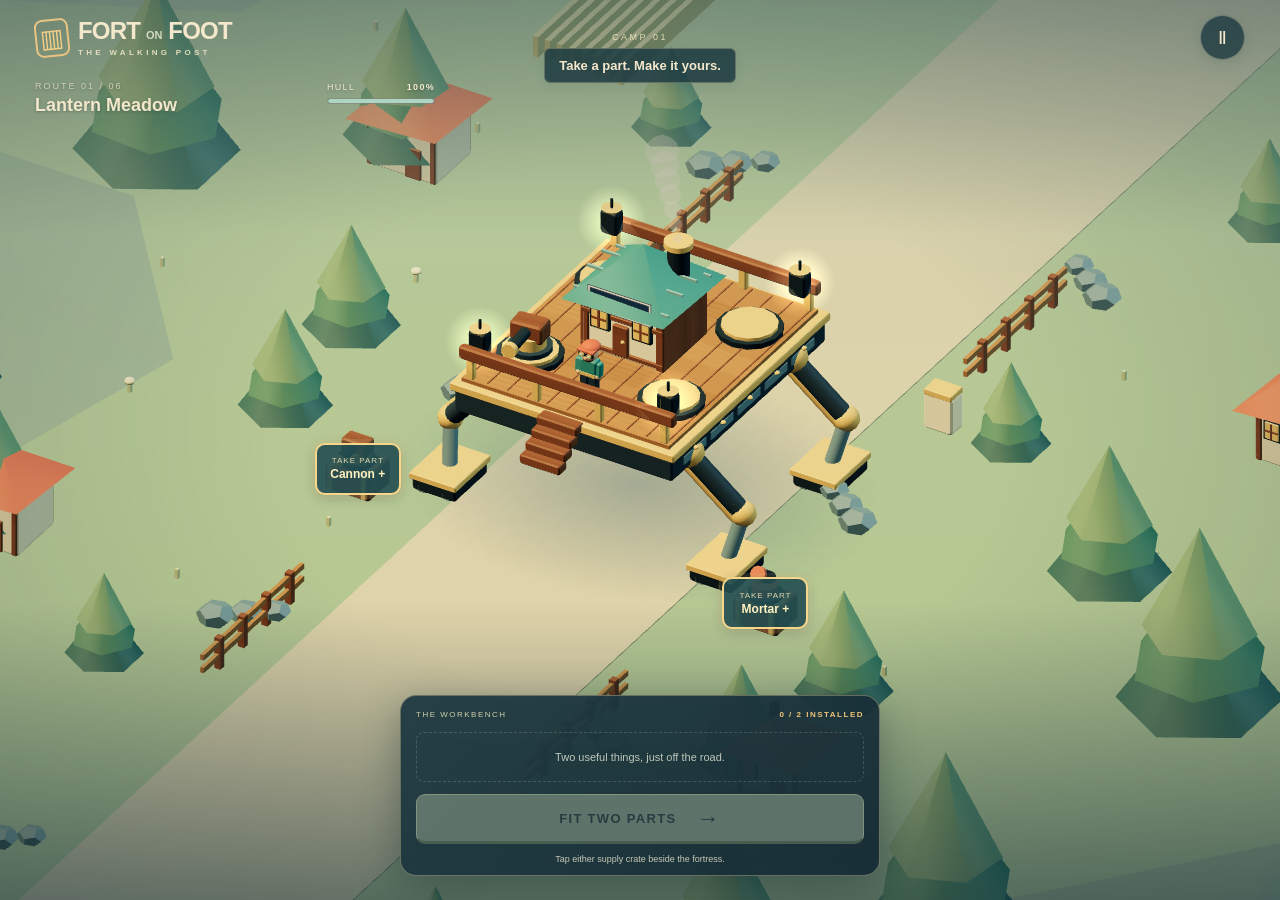
==== index.html @ 3033f737 "Publish FORT ON FOOT" ====
<!doctype html>
<html lang="en"><head><meta charset="utf-8"><meta name="viewport" content="width=device-width,initial-scale=1,viewport-fit=cover"><meta name="theme-color" content="#203b42"><title>FORT ON FOOT — A walking fortress adventure</title><meta name="description" content="Build it. Walk it. Defend it. A pocket-sized 3D fortress adventure."><meta property="og:title" content="FORT ON FOOT"><meta property="og:image" content="cover.png"><link rel="icon" href="icon.svg"><style>:root{font-family:Trebuchet MS,Arial,sans-serif;color:#f4e8cc;background:#203b42;font-synthesis:none;--ink:#203b42;--paper:#f4e8cc;--gold:#e9b75e;--mint:#afd4c3}*{box-sizing:border-box}html,body{margin:0;width:100%;height:100%;overflow:hidden;overscroll-behavior:none}button{font:inherit;color:inherit;cursor:pointer;-webkit-tap-highlight-color:transparent;touch-action:manipulation;border:0}button:disabled{cursor:default}button:focus-visible{outline:3px solid #fff;outline-offset:4px}button:active:not(:disabled){transform:translateY(2px) scale(.98)}[hidden]{display:none!important}#game{position:relative;width:100%;height:100%;height:100dvh;overflow:hidden}#world{display:block;position:absolute;width:100%;height:100%;touch-action:none;outline:0}.vignette{pointer-events:none;position:absolute;inset:0;background:linear-gradient(#15333a55,transparent 26%,transparent 67%,#102c3888),radial-gradient(ellipse at 50% 48%,transparent 40%,#19323b33 100%)}header{position:absolute;top:max(15px,env(safe-area-inset-top));left:max(20px,env(safe-area-inset-left));right:max(20px,env(safe-area-inset-right));display:flex;align-items:center;justify-content:space-between;pointer-events:none}header button{pointer-events:auto}.brand{display:flex;align-items:center;gap:9px;font-weight:1000;letter-spacing:-.8px;font-size:22px;line-height:1}.brand small{font-size:11px;color:#d3d9c2;letter-spacing:0}.brand-icon{border:2px solid #e9c382;border-radius:8px;color:#f6d286;width:34px;height:38px;display:grid;place-items:center;font-size:25px;transform:rotate(-6deg)}.edition{display:block;font-size:8px;letter-spacing:3.3px;font-weight:700;margin-top:6px;color:#e2ddbe}.round{min-width:45px;height:45px;border:1px solid #e7dfbc55;border-radius:50%;background:#1b373fc9;box-shadow:0 3px 12px #132d3420;font-size:18px}.hud{position:absolute;top:81px;left:22px;right:22px;display:grid;grid-template-columns:1fr 108px;gap:11px;pointer-events:none;text-shadow:0 1px 3px #23383d66}.route>span{display:block;font-size:9px;letter-spacing:2px;color:#fbefd0b0}.route strong{display:block;font-size:18px;margin-top:4px}.integrity{padding-top:1px}.integrity>span{font-size:9px;letter-spacing:1.3px;display:flex;justify-content:space-between;margin-bottom:6px}.track{height:6px;background:#1e394a66;border:1px solid #e5e0bf42;border-radius:3px;overflow:hidden}.track i{display:block;width:100%;height:100%;background:var(--mint);border-radius:2px;transition:width .25s}.journey{grid-column:1/-1;display:flex;align-items:center;gap:9px;font-size:8px;letter-spacing:1px}.journey .track{flex:1;height:4px}.journey .track i{background:var(--gold);width:0}.journey b{width:28px;text-align:right}.context{position:absolute;top:148px;left:20px;right:20px;pointer-events:none;text-align:center}.context span{display:block;font-size:9px;letter-spacing:2.5px;color:#fff1cacc}.context b{display:inline-block;margin-top:6px;padding:9px 14px;background:#203c42dd;border:1px solid #e6d6a34a;box-shadow:0 3px 12px #15333a15;border-radius:6px;font-size:12px;font-weight:600}.dock{position:absolute;left:16px;right:16px;bottom:max(16px,env(safe-area-inset-bottom));max-width:480px;margin:auto;padding:14px 15px 10px;background:linear-gradient(135deg,#203b43f5,#162c35f5);border:1px solid #d7c89b66;border-radius:16px;box-shadow:0 10px 40px #12282d66}.dock-top{display:flex;justify-content:space-between;font-size:8px;letter-spacing:1.5px;color:#ceceac}.dock-top b{color:#efc578}.cargo{display:flex;gap:8px;margin:10px 0;min-height:55px}.part-card{display:flex;align-items:center;gap:8px;flex:1;padding:6px 9px;border:1px solid #a9b7a84f;border-radius:8px;background:#ffffff08;text-align:left;min-height:55px;transition:border-color .15s,background .15s}.part-card.selected{border-color:#f4c773;background:#e9b75e20;box-shadow:inset 0 0 0 1px #e9b75e44}.part-card svg{width:35px;height:35px;flex-shrink:0}.part-card b{display:block;font-size:12px}.part-card small{display:block;font-size:8px;margin-top:3px;color:#c4c9b8}.cargo-empty{font-size:11px;color:#bdc8bb;align-self:center;width:100%;text-align:center;border:1px dashed #afc0b93d;border-radius:8px;padding:18px 5px}.primary{width:100%;min-height:50px;background:linear-gradient(#efcd85,#dfad57);border:1px solid #f9df9f;border-bottom:3px solid #b57d3e;border-radius:9px;box-shadow:0 4px 0 #102c35,0 6px 14px #132b3333;display:flex;align-items:center;justify-content:center;gap:20px;color:#24383b;font-weight:1000;letter-spacing:1.3px;font-size:13px}.primary b{font-size:23px;font-weight:500}.primary:disabled{background:#6f8476;color:#293f42;border-color:#99aa8e;border-bottom-color:#536953;box-shadow:none;opacity:.8}.dock>small{display:block;text-align:center;font-size:9px;color:#c6c9b6;margin-top:10px;min-height:11px}.pad,.loot{position:absolute;transform:translate(-50%,-50%);background:#244f52e8;border:2px solid #f7d58a;color:#fff1c1;box-shadow:0 0 0 4px #efcc7f22,0 3px 12px #1e353e44;z-index:2;animation:float 2s ease-in-out infinite}.pad{width:46px;height:46px;border-radius:50%;font-size:23px;font-weight:800}.pad:active,.loot:active{transform:translate(-50%,-46%) scale(.94)!important}.pad.upgrade{background:#70632fe8}.loot{border-radius:10px;min-width:86px;min-height:52px;font-size:10px;padding:6px 10px}.loot b{display:block;font-size:12px;margin-top:2px}.loot small{display:block;font-size:8px;letter-spacing:1px;color:#dfd4af}.battle-dock{position:absolute;bottom:max(22px,env(safe-area-inset-bottom));left:24px;right:24px;display:flex;align-items:center;justify-content:space-between;max-width:500px;margin:auto}.battle-tip b{display:block;font-size:15px}.battle-tip span{display:block;font-size:10px;margin-top:5px;color:#d2d5ba}.stomp{position:relative;display:flex;flex-direction:column;align-items:center;justify-content:center;width:104px;height:104px;border-radius:50%;background:linear-gradient(#efc87d,#d5a257);color:#223840;border:3px solid #ffe2a4;box-shadow:0 0 0 6px #203b4277,0 8px 18px #122c3b77;overflow:hidden}.stomp:disabled{filter:saturate(.45);background:#708981;border-color:#b7c8ad}.stomp-icon{font-size:37px;line-height:35px;font-weight:1000}.stomp strong{font-size:12px;letter-spacing:1px}.stomp small{font-size:8px;letter-spacing:2px;margin-top:3px}#toast{position:absolute;left:50%;top:29%;transform:translate(-50%,-50%);background:#f3dfaf;color:#243c40;font-size:13px;max-width:85%;padding:10px 18px;border-radius:30px;font-weight:800;box-shadow:0 5px 22px #18333b55;pointer-events:none;opacity:0;transition:opacity .2s;z-index:4}#toast.on{opacity:1}.overlay{position:absolute;inset:0;display:flex;align-items:center;justify-content:center;padding:20px;background:#142d39a6;backdrop-filter:blur(7px);z-index:10}.panel{max-height:calc(100dvh - 40px);overflow:auto;width:min(100%,390px);padding:26px 24px 18px;border:1px solid #c3bd9077;background:linear-gradient(135deg,#29494f,#1b343f);border-radius:20px;box-shadow:0 25px 60px #11272f99;text-align:center}.eyebrow{font-size:8px;letter-spacing:2px;color:#d9ca9c}.panel h1{font-size:33px;line-height:1.05;margin:14px 0 10px;letter-spacing:-1px}.panel p{font-size:11px;line-height:1.6;color:#c8d0bd;margin:12px 0 20px}.settings{display:grid;grid-template-columns:1fr 1fr;gap:8px;margin:17px 0 9px}.option{min-height:47px;border:1px solid #a6b7ac44;background:#ffffff05;border-radius:7px;padding:8px;font-size:11px;display:flex;justify-content:space-between;align-items:center;gap:5px}.option b{font-size:9px;color:#e8c781}.text-button{min-height:44px;background:transparent;color:#dfd8b6;font-size:11px;padding:8px 16px}.text-button span{margin-left:12px}.seal{width:65px;height:65px;display:grid;place-items:center;margin:15px auto 0;border:2px solid #eaca85;color:#f5d792;font-size:36px;border-radius:50%;background:#e9b75e15;box-shadow:0 0 0 7px #e9b75e09}.stars{font-size:33px;letter-spacing:7px;color:#efc578;margin:17px 0;text-shadow:0 3px #a16e39}.stars .dim{color:#79918a;text-shadow:none}.receipt{display:grid;grid-template-columns:repeat(3,1fr);padding:16px 0;border-block:1px solid #c8c3a02b}.receipt strong{display:block;font-size:21px;color:#e6e4c7}.receipt span{display:block;font-size:7px;letter-spacing:.7px;margin-top:5px;color:#b8c6b9}.result .text-button{width:100%;min-height:35px;font-size:10px}.result p{margin:13px 0 17px}.social{font-size:9px;color:#c8d0bd;line-height:1.6;padding:8px 10px;border:1px dashed #c3b77d55;border-radius:7px}#routeList{display:grid;gap:7px;margin:18px 0}.route-card{display:flex;align-items:center;gap:11px;text-align:left;background:#ffffff06;border:1px solid #a8baad44;border-radius:9px;padding:10px;min-height:54px}.route-card .number{font-size:23px;font-weight:900;color:#e7bd75;min-width:25px}.route-card div{flex:1}.route-card strong{display:block;font-size:12px}.route-card small{display:block;font-size:8px;color:#bfccbd;margin-top:3px}.route-card>span:last-child{color:#e5bd71;font-size:11px}.route-card:disabled{opacity:.4}.boot-error{position:absolute;inset:0;background:#203b42;z-index:50;padding:30px;display:flex;flex-direction:column;justify-content:center;text-align:center}.boot-error button{min-height:48px;background:#d8ad65;color:#203b42;border-radius:9px}svg{overflow:visible}@keyframes float{50%{box-shadow:0 0 0 7px #efcc7f11,0 4px 16px #1e353e55}}
@media(min-width:800px){header,.hud{left:35px;right:35px}.hud{max-width:400px}.context{top:32px;left:30%;right:30%}.dock{bottom:24px}.battle-dock{bottom:30px}.brand{font-size:24px}.context b{font-size:13px}.pad{width:48px;height:48px}}
@media(max-height:650px) and (max-width:550px){header{top:8px}.brand{font-size:19px}.edition{font-size:7px}.hud{top:65px}.route strong{font-size:15px}.context{top:119px}.context b{padding:6px 10px;font-size:10px}.dock{padding:9px 12px 6px;bottom:8px}.cargo{margin:7px 0;min-height:45px}.cargo-empty{padding:12px 4px}.part-card{min-height:45px}.dock .primary{min-height:44px}.dock>small{margin-top:6px}.stomp{width:86px;height:86px}.panel{padding:17px}.panel h1{font-size:28px}.seal{width:50px;height:50px;margin-top:10px}.stars{margin:10px 0;font-size:28px}.receipt{padding:10px 0}.panel p{margin:10px 0 13px}.settings{gap:6px;margin:12px 0}.option{min-height:44px}}
@media(min-aspect-ratio:1.45) and (max-height:600px){header{left:15px;right:15px;top:10px}.brand{font-size:17px}.edition{font-size:6px}.brand-icon{width:27px;height:31px;font-size:20px}.round{min-width:44px;height:44px}.hud{top:62px;left:15px;max-width:240px;gap:6px;grid-template-columns:1fr 80px}.route strong{font-size:12px}.route>span{font-size:7px}.context{top:14px;left:31%;right:26%}.context b{font-size:10px;padding:7px}.context span{font-size:7px}.dock{right:12px;left:auto;bottom:12px;width:240px;padding:10px}.cargo{min-height:44px;margin:7px 0}.cargo-empty{font-size:9px;padding:12px 3px}.part-card{padding:4px;min-height:44px;gap:4px}.part-card svg{width:23px}.part-card b{font-size:10px}.part-card small{font-size:7px}.dock .primary{min-height:44px;font-size:11px}.dock>small{font-size:8px;margin-top:7px}.battle-dock{left:auto;right:20px;bottom:18px;width:230px;gap:10px}.battle-tip b{font-size:12px}.battle-tip span{font-size:9px}.stomp{width:85px;height:85px;flex-shrink:0}.overlay{padding:10px}.panel{max-height:calc(100dvh - 20px);max-width:540px;padding:14px 20px}.panel h1{font-size:25px;margin:8px 0}.panel p{margin:7px 0 10px;font-size:10px}.result .seal{display:none}.result .stars{font-size:23px;margin:7px 0}.receipt{padding:8px 0}.receipt strong{font-size:17px}.result .primary{min-height:44px}.result .text-button{width:auto;min-height:32px}.settings{margin:10px 0;gap:6px}.option{min-height:44px}.panel .primary{min-height:44px}#routeList{grid-template-columns:1fr 1fr;margin:10px 0;gap:5px}.route-card{min-height:47px;padding:6px}.route-card strong{font-size:10px}.route-card .number{font-size:17px}.route-card small{font-size:7px}.loot{min-width:76px}.pad{width:44px;height:44px}}
.result .text-button{min-height:44px}
@media(min-aspect-ratio:1.45) and (max-height:600px){#pausePanel>p{display:none}#pausePanel .settings{grid-template-columns:repeat(4,1fr)}.result{display:grid;grid-template-columns:1fr 1fr;column-gap:18px;row-gap:5px;grid-template-areas:"tag stats" "title stats" "stars reward" "next next" "retry map";align-items:center}.result #resultTag{grid-area:tag}.result #resultTitle{grid-area:title;font-size:23px;margin:2px 0}.result #resultStars{grid-area:stars;font-size:25px;margin:3px 0}.result .receipt{grid-area:stats;align-self:center}.result #resultReward{grid-area:reward;margin:3px 0;font-size:9px}.result #next{grid-area:next}.result #replay{grid-area:retry}.result #resultMap{grid-area:map}.result .text-button{min-height:44px;padding:5px}}
</style></head>
<body><main id="game" aria-label="Fort on Foot game"><canvas id="world" aria-label="3D walking fortress. During a march, tap a raider to focus all cannons." tabindex="0"></canvas><div class="vignette"></div>
<header><div class="brand"><span class="brand-icon">▥</span><div>FORT <small>ON</small> FOOT<span class="edition">THE WALKING POST</span></div></div><button id="pause" class="round" aria-label="Pause and settings">Ⅱ</button></header>
<div class="hud"><div class="route"><span id="routeNumber">ROUTE 01 / 06</span><strong id="routeName">Lantern Meadow</strong></div><div class="integrity"><span>HULL <b id="hp">100%</b></span><div class="track"><i id="hpbar"></i></div></div><div id="journey" class="journey" hidden><span id="destination">BRIARWICK</span><div class="track"><i id="distancebar"></i></div><b id="distance">0%</b></div></div>
<div id="context" class="context"><span id="contextTag">CAMP 01</span><b id="hint">Take a part. Make it yours.</b></div>
<div id="anchors" aria-label="Fortress deck sockets"><button class="pad" data-slot="0" aria-label="Install at front left socket">＋</button><button class="pad" data-slot="1" aria-label="Install at front right socket">＋</button><button class="pad" data-slot="2" aria-label="Install at rear left socket">＋</button><button class="pad" data-slot="3" aria-label="Install at rear right socket">＋</button><button class="loot" data-crate="0"></button><button class="loot" data-crate="1"></button></div>
<div id="toast" role="status" aria-live="polite"></div>
<section id="buildControls" class="dock"><div class="dock-top"><span>THE WORKBENCH</span><b id="partsCount">0 / 2 INSTALLED</b></div><div id="cargo" class="cargo"></div><button id="march" class="primary" disabled><span>PACK YOUR GEAR</span><b>→</b></button><small id="buildHelp">Tap either supply crate beside the fortress.</small></section>
<section id="battleControls" class="battle-dock" hidden><div class="battle-tip"><b>Tap a raider</b><span>All guns focus your target</span></div><button id="stomp" class="stomp" aria-label="Stomp nearby raiders"><span class="stomp-icon">↧</span><strong>STOMP</strong><small id="stompLabel">READY</small></button></section>
<div id="overlay" class="overlay" hidden><section id="pausePanel" class="panel" hidden><span class="eyebrow">TAKE A BREATHER</span><h1>Parked.</h1><p>Your fortress is safe right here.</p><button id="resume" class="primary">BACK TO THE ROAD <b>→</b></button><div class="settings"><button id="sound" class="option">Sound <b>ON</b></button><button id="quality" class="option">Graphics <b>FULL</b></button><button id="blue" class="option">Cobalt roof <b>6 ★</b></button><button id="flag" class="option">Crew banner <b>12 ★</b></button></div><div id="social" class="social" hidden></div><button id="showRoutes" class="text-button">Route map <span>↗</span></button></section>
<section id="resultPanel" class="panel result" hidden><span id="resultTag" class="eyebrow">ARRIVED AT BRIARWICK</span><div id="resultSeal" class="seal">✓</div><h1 id="resultTitle">Home in one piece.</h1><div id="resultStars" class="stars">★ ★ ★</div><div class="receipt"><div><strong id="resultKills">0</strong><span>RAIDERS STOPPED</span></div><div><strong id="resultHull">100%</strong><span>HULL SAVED</span></div><div><strong id="resultScore">0</strong><span>BEST SCORE</span></div></div><p id="resultReward">New supplies are waiting at the next camp.</p><button id="next" class="primary">NEXT CAMP <b>→</b></button><button id="replay" class="text-button">Try this route again</button><button id="resultMap" class="text-button">Route map</button></section>
<section id="mapPanel" class="panel map" hidden><span class="eyebrow">SIX STOPS. ONE VERY ODD POST OFFICE.</span><h1>The long way home.</h1><div id="routeList"></div><button id="closeMap" class="primary">BACK <b>↩</b></button></section></div>
<div id="bootError" class="boot-error" hidden><h1>A small roadblock.</h1><p id="errorText">Please reload to restart the renderer.</p><button onclick="location.reload()">RELOAD</button></div>
</main><script>/**
 * @license
 * Copyright 2010-2022 Three.js Authors
 * SPDX-License-Identifier: MIT
 */
!function(t,e){"object"==typeof exports&&"undefined"!=typeof module?e(exports):"function"==typeof define&&define.amd?define(["exports"],e):e((t="undefined"!=typeof globalThis?globalThis:t||self).THREE={})}(this,(function(t){"use strict";const e="147",i=100,n=300,r=301,s=302,a=303,o=304,l=306,c=1e3,h=1001,u=1002,d=1003,p=1004,m=1005,f=1006,g=1007,v=1008,x=1009,_=1012,y=1014,M=1015,b=1016,S=1020,w=1023,T=1026,A=1027,E=33776,C=33777,L=33778,R=33779,P=35840,I=35841,D=35842,N=35843,O=37492,z=37496,U=37808,B=37809,F=37810,k=37811,G=37812,V=37813,H=37814,W=37815,j=37816,q=37817,X=37818,Y=37819,Z=37820,J=37821,K=36492,$=2300,Q=2301,tt=2302,et=2400,it=2401,nt=2402,rt=2500,st=2501,at=3e3,ot=3001,lt="srgb",ct="srgb-linear",ht=7680,ut=35044,dt="300 es",pt=1035;class mt{addEventListener(t,e){void 0===this._listeners&&(this._listeners={});const i=this._listeners;void 0===i[t]&&(i[t]=[]),-1===i[t].indexOf(e)&&i[t].push(e)}hasEventListener(t,e){if(void 0===this._listeners)return!1;const i=this._listeners;return void 0!==i[t]&&-1!==i[t].indexOf(e)}removeEventListener(t,e){if(void 0===this._listeners)return;const i=this._listeners[t];if(void 0!==i){const t=i.indexOf(e);-1!==t&&i.splice(t,1)}}dispatchEvent(t){if(void 0===this._listeners)return;const e=this._listeners[t.type];if(void 0!==e){t.target=this;const i=e.slice(0);for(let e=0,n=i.length;e<n;e++)i[e].call(this,t);t.target=null}}}const ft=["00","01","02","03","04","05","06","07","08","09","0a","0b","0c","0d","0e","0f","10","11","12","13","14","15","16","17","18","19","1a","1b","1c","1d","1e","1f","20","21","22","23","24","25","26","27","28","29","2a","2b","2c","2d","2e","2f","30","31","32","33","34","35","36","37","38","39","3a","3b","3c","3d","3e","3f","40","41","42","43","44","45","46","47","48","49","4a","4b","4c","4d","4e","4f","50","51","52","53","54","55","56","57","58","59","5a","5b","5c","5d","5e","5f","60","61","62","63","64","65","66","67","68","69","6a","6b","6c","6d","6e","6f","70","71","72","73","74","75","76","77","78","79","7a","7b","7c","7d","7e","7f","80","81","82","83","84","85","86","87","88","89","8a","8b","8c","8d","8e","8f","90","91","92","93","94","95","96","97","98","99","9a","9b","9c","9d","9e","9f","a0","a1","a2","a3","a4","a5","a6","a7","a8","a9","aa","ab","ac","ad","ae","af","b0","b1","b2","b3","b4","b5","b6","b7","b8","b9","ba","bb","bc","bd","be","bf","c0","c1","c2","c3","c4","c5","c6","c7","c8","c9","ca","cb","cc","cd","ce","cf","d0","d1","d2","d3","d4","d5","d6","d7","d8","d9","da","db","dc","dd","de","df","e0","e1","e2","e3","e4","e5","e6","e7","e8","e9","ea","eb","ec","ed","ee","ef","f0","f1","f2","f3","f4","f5","f6","f7","f8","f9","fa","fb","fc","fd","fe","ff"];let gt=1234567;const vt=Math.PI/180,xt=180/Math.PI;function _t(){const t=4294967295*Math.random()|0,e=4294967295*Math.random()|0,i=4294967295*Math.random()|0,n=4294967295*Math.random()|0;return(ft[255&t]+ft[t>>8&255]+ft[t>>16&255]+ft[t>>24&255]+"-"+ft[255&e]+ft[e>>8&255]+"-"+ft[e>>16&15|64]+ft[e>>24&255]+"-"+ft[63&i|128]+ft[i>>8&255]+"-"+ft[i>>16&255]+ft[i>>24&255]+ft[255&n]+ft[n>>8&255]+ft[n>>16&255]+ft[n>>24&255]).toLowerCase()}function yt(t,e,i){return Math.max(e,Math.min(i,t))}function Mt(t,e){return(t%e+e)%e}function bt(t,e,i){return(1-i)*t+i*e}function St(t){return 0==(t&t-1)&&0!==t}function wt(t){return Math.pow(2,Math.ceil(Math.log(t)/Math.LN2))}function Tt(t){return Math.pow(2,Math.floor(Math.log(t)/Math.LN2))}function At(t,e){switch(e.constructor){case Float32Array:return t;case Uint16Array:return t/65535;case Uint8Array:return t/255;case Int16Array:return Math.max(t/32767,-1);case Int8Array:return Math.max(t/127,-1);default:throw new Error("Invalid component type.")}}function Et(t,e){switch(e.constructor){case Float32Array:return t;case Uint16Array:return Math.round(65535*t);case Uint8Array:return Math.round(255*t);case Int16Array:return Math.round(32767*t);case Int8Array:return Math.round(127*t);default:throw new Error("Invalid component type.")}}var Ct=Object.freeze({__proto__:null,DEG2RAD:vt,RAD2DEG:xt,generateUUID:_t,clamp:yt,euclideanModulo:Mt,mapLinear:function(t,e,i,n,r){return n+(t-e)*(r-n)/(i-e)},inverseLerp:function(t,e,i){return t!==e?(i-t)/(e-t):0},lerp:bt,damp:function(t,e,i,n){return bt(t,e,1-Math.exp(-i*n))},pingpong:function(t,e=1){return e-Math.abs(Mt(t,2*e)-e)},smoothstep:function(t,e,i){return t<=e?0:t>=i?1:(t=(t-e)/(i-e))*t*(3-2*t)},smootherstep:function(t,e,i){return t<=e?0:t>=i?1:(t=(t-e)/(i-e))*t*t*(t*(6*t-15)+10)},randInt:function(t,e){return t+Math.floor(Math.random()*(e-t+1))},randFloat:function(t,e){return t+Math.random()*(e-t)},randFloatSpread:function(t){return t*(.5-Math.random())},seededRandom:function(t){void 0!==t&&(gt=t);let e=gt+=1831565813;return e=Math.imul(e^e>>>15,1|e),e^=e+Math.imul(e^e>>>7,61|e),((e^e>>>14)>>>0)/4294967296},degToRad:function(t){return t*vt},radToDeg:function(t){return t*xt},isPowerOfTwo:St,ceilPowerOfTwo:wt,floorPowerOfTwo:Tt,setQuaternionFromProperEuler:function(t,e,i,n,r){const s=Math.cos,a=Math.sin,o=s(i/2),l=a(i/2),c=s((e+n)/2),h=a((e+n)/2),u=s((e-n)/2),d=a((e-n)/2),p=s((n-e)/2),m=a((n-e)/2);switch(r){case"XYX":t.set(o*h,l*u,l*d,o*c);break;case"YZY":t.set(l*d,o*h,l*u,o*c);break;case"ZXZ":t.set(l*u,l*d,o*h,o*c);break;case"XZX":t.set(o*h,l*m,l*p,o*c);break;case"YXY":t.set(l*p,o*h,l*m,o*c);break;case"ZYZ":t.set(l*m,l*p,o*h,o*c);break;default:console.warn("THREE.MathUtils: .setQuaternionFromProperEuler() encountered an unknown order: "+r)}},normalize:Et,denormalize:At});class Lt{constructor(t=0,e=0){Lt.prototype.isVector2=!0,this.x=t,this.y=e}get width(){return this.x}set width(t){this.x=t}get height(){return this.y}set height(t){this.y=t}set(t,e){return this.x=t,this.y=e,this}setScalar(t){return this.x=t,this.y=t,this}setX(t){return this.x=t,this}setY(t){return this.y=t,this}setComponent(t,e){switch(t){case 0:this.x=e;break;case 1:this.y=e;break;default:throw new Error("index is out of range: "+t)}return this}getComponent(t){switch(t){case 0:return this.x;case 1:return this.y;default:throw new Error("index is out of range: "+t)}}clone(){return new this.constructor(this.x,this.y)}copy(t){return this.x=t.x,this.y=t.y,this}add(t){return this.x+=t.x,this.y+=t.y,this}addScalar(t){return this.x+=t,this.y+=t,this}addVectors(t,e){return this.x=t.x+e.x,this.y=t.y+e.y,this}addScaledVector(t,e){return this.x+=t.x*e,this.y+=t.y*e,this}sub(t){return this.x-=t.x,this.y-=t.y,this}subScalar(t){return this.x-=t,this.y-=t,this}subVectors(t,e){return this.x=t.x-e.x,this.y=t.y-e.y,this}multiply(t){return this.x*=t.x,this.y*=t.y,this}multiplyScalar(t){return this.x*=t,this.y*=t,this}divide(t){return this.x/=t.x,this.y/=t.y,this}divideScalar(t){return this.multiplyScalar(1/t)}applyMatrix3(t){const e=this.x,i=this.y,n=t.elements;return this.x=n[0]*e+n[3]*i+n[6],this.y=n[1]*e+n[4]*i+n[7],this}min(t){return this.x=Math.min(this.x,t.x),this.y=Math.min(this.y,t.y),this}max(t){return this.x=Math.max(this.x,t.x),this.y=Math.max(this.y,t.y),this}clamp(t,e){return this.x=Math.max(t.x,Math.min(e.x,this.x)),this.y=Math.max(t.y,Math.min(e.y,this.y)),this}clampScalar(t,e){return this.x=Math.max(t,Math.min(e,this.x)),this.y=Math.max(t,Math.min(e,this.y)),this}clampLength(t,e){const i=this.length();return this.divideScalar(i||1).multiplyScalar(Math.max(t,Math.min(e,i)))}floor(){return this.x=Math.floor(this.x),this.y=Math.floor(this.y),this}ceil(){return this.x=Math.ceil(this.x),this.y=Math.ceil(this.y),this}round(){return this.x=Math.round(this.x),this.y=Math.round(this.y),this}roundToZero(){return this.x=this.x<0?Math.ceil(this.x):Math.floor(this.x),this.y=this.y<0?Math.ceil(this.y):Math.floor(this.y),this}negate(){return this.x=-this.x,this.y=-this.y,this}dot(t){return this.x*t.x+this.y*t.y}cross(t){return this.x*t.y-this.y*t.x}lengthSq(){return this.x*this.x+this.y*this.y}length(){return Math.sqrt(this.x*this.x+this.y*this.y)}manhattanLength(){return Math.abs(this.x)+Math.abs(this.y)}normalize(){return this.divideScalar(this.length()||1)}angle(){return Math.atan2(-this.y,-this.x)+Math.PI}distanceTo(t){return Math.sqrt(this.distanceToSquared(t))}distanceToSquared(t){const e=this.x-t.x,i=this.y-t.y;return e*e+i*i}manhattanDistanceTo(t){return Math.abs(this.x-t.x)+Math.abs(this.y-t.y)}setLength(t){return this.normalize().multiplyScalar(t)}lerp(t,e){return this.x+=(t.x-this.x)*e,this.y+=(t.y-this.y)*e,this}lerpVectors(t,e,i){return this.x=t.x+(e.x-t.x)*i,this.y=t.y+(e.y-t.y)*i,this}equals(t){return t.x===this.x&&t.y===this.y}fromArray(t,e=0){return this.x=t[e],this.y=t[e+1],this}toArray(t=[],e=0){return t[e]=this.x,t[e+1]=this.y,t}fromBufferAttribute(t,e){return this.x=t.getX(e),this.y=t.getY(e),this}rotateAround(t,e){const i=Math.cos(e),n=Math.sin(e),r=this.x-t.x,s=this.y-t.y;return this.x=r*i-s*n+t.x,this.y=r*n+s*i+t.y,this}random(){return this.x=Math.random(),this.y=Math.random(),this}*[Symbol.iterator](){yield this.x,yield this.y}}class Rt{constructor(){Rt.prototype.isMatrix3=!0,this.elements=[1,0,0,0,1,0,0,0,1]}set(t,e,i,n,r,s,a,o,l){const c=this.elements;return c[0]=t,c[1]=n,c[2]=a,c[3]=e,c[4]=r,c[5]=o,c[6]=i,c[7]=s,c[8]=l,this}identity(){return this.set(1,0,0,0,1,0,0,0,1),this}copy(t){const e=this.elements,i=t.elements;return e[0]=i[0],e[1]=i[1],e[2]=i[2],e[3]=i[3],e[4]=i[4],e[5]=i[5],e[6]=i[6],e[7]=i[7],e[8]=i[8],this}extractBasis(t,e,i){return t.setFromMatrix3Column(this,0),e.setFromMatrix3Column(this,1),i.setFromMatrix3Column(this,2),this}setFromMatrix4(t){const e=t.elements;return this.set(e[0],e[4],e[8],e[1],e[5],e[9],e[2],e[6],e[10]),this}multiply(t){return this.multiplyMatrices(this,t)}premultiply(t){return this.multiplyMatrices(t,this)}multiplyMatrices(t,e){const i=t.elements,n=e.elements,r=this.elements,s=i[0],a=i[3],o=i[6],l=i[1],c=i[4],h=i[7],u=i[2],d=i[5],p=i[8],m=n[0],f=n[3],g=n[6],v=n[1],x=n[4],_=n[7],y=n[2],M=n[5],b=n[8];return r[0]=s*m+a*v+o*y,r[3]=s*f+a*x+o*M,r[6]=s*g+a*_+o*b,r[1]=l*m+c*v+h*y,r[4]=l*f+c*x+h*M,r[7]=l*g+c*_+h*b,r[2]=u*m+d*v+p*y,r[5]=u*f+d*x+p*M,r[8]=u*g+d*_+p*b,this}multiplyScalar(t){const e=this.elements;return e[0]*=t,e[3]*=t,e[6]*=t,e[1]*=t,e[4]*=t,e[7]*=t,e[2]*=t,e[5]*=t,e[8]*=t,this}determinant(){const t=this.elements,e=t[0],i=t[1],n=t[2],r=t[3],s=t[4],a=t[5],o=t[6],l=t[7],c=t[8];return e*s*c-e*a*l-i*r*c+i*a*o+n*r*l-n*s*o}invert(){const t=this.elements,e=t[0],i=t[1],n=t[2],r=t[3],s=t[4],a=t[5],o=t[6],l=t[7],c=t[8],h=c*s-a*l,u=a*o-c*r,d=l*r-s*o,p=e*h+i*u+n*d;if(0===p)return this.set(0,0,0,0,0,0,0,0,0);const m=1/p;return t[0]=h*m,t[1]=(n*l-c*i)*m,t[2]=(a*i-n*s)*m,t[3]=u*m,t[4]=(c*e-n*o)*m,t[5]=(n*r-a*e)*m,t[6]=d*m,t[7]=(i*o-l*e)*m,t[8]=(s*e-i*r)*m,this}transpose(){let t;const e=this.elements;return t=e[1],e[1]=e[3],e[3]=t,t=e[2],e[2]=e[6],e[6]=t,t=e[5],e[5]=e[7],e[7]=t,this}getNormalMatrix(t){return this.setFromMatrix4(t).invert().transpose()}transposeIntoArray(t){const e=this.elements;return t[0]=e[0],t[1]=e[3],t[2]=e[6],t[3]=e[1],t[4]=e[4],t[5]=e[7],t[6]=e[2],t[7]=e[5],t[8]=e[8],this}setUvTransform(t,e,i,n,r,s,a){const o=Math.cos(r),l=Math.sin(r);return this.set(i*o,i*l,-i*(o*s+l*a)+s+t,-n*l,n*o,-n*(-l*s+o*a)+a+e,0,0,1),this}scale(t,e){return this.premultiply(Pt.makeScale(t,e)),this}rotate(t){return this.premultiply(Pt.makeRotation(-t)),this}translate(t,e){return this.premultiply(Pt.makeTranslation(t,e)),this}makeTranslation(t,e){return this.set(1,0,t,0,1,e,0,0,1),this}makeRotation(t){const e=Math.cos(t),i=Math.sin(t);return this.set(e,-i,0,i,e,0,0,0,1),this}makeScale(t,e){return this.set(t,0,0,0,e,0,0,0,1),this}equals(t){const e=this.elements,i=t.elements;for(let t=0;t<9;t++)if(e[t]!==i[t])return!1;return!0}fromArray(t,e=0){for(let i=0;i<9;i++)this.elements[i]=t[i+e];return this}toArray(t=[],e=0){const i=this.elements;return t[e]=i[0],t[e+1]=i[1],t[e+2]=i[2],t[e+3]=i[3],t[e+4]=i[4],t[e+5]=i[5],t[e+6]=i[6],t[e+7]=i[7],t[e+8]=i[8],t}clone(){return(new this.constructor).fromArray(this.elements)}}const Pt=new Rt;function It(t){for(let e=t.length-1;e>=0;--e)if(t[e]>=65535)return!0;return!1}const Dt={Int8Array:Int8Array,Uint8Array:Uint8Array,Uint8ClampedArray:Uint8ClampedArray,Int16Array:Int16Array,Uint16Array:Uint16Array,Int32Array:Int32Array,Uint32Array:Uint32Array,Float32Array:Float32Array,Float64Array:Float64Array};function Nt(t,e){return new Dt[t](e)}function Ot(t){return document.createElementNS("http://www.w3.org/1999/xhtml",t)}function zt(t){return t<.04045?.0773993808*t:Math.pow(.9478672986*t+.0521327014,2.4)}function Ut(t){return t<.0031308?12.92*t:1.055*Math.pow(t,.41666)-.055}const Bt={[lt]:{[ct]:zt},[ct]:{[lt]:Ut}},Ft={legacyMode:!0,get workingColorSpace(){return ct},set workingColorSpace(t){console.warn("THREE.ColorManagement: .workingColorSpace is readonly.")},convert:function(t,e,i){if(this.legacyMode||e===i||!e||!i)return t;if(Bt[e]&&void 0!==Bt[e][i]){const n=Bt[e][i];return t.r=n(t.r),t.g=n(t.g),t.b=n(t.b),t}throw new Error("Unsupported color space conversion.")},fromWorkingColorSpace:function(t,e){return this.convert(t,this.workingColorSpace,e)},toWorkingColorSpace:function(t,e){return this.convert(t,e,this.workingColorSpace)}},kt={aliceblue:15792383,antiquewhite:16444375,aqua:65535,aquamarine:8388564,azure:15794175,beige:16119260,bisque:16770244,black:0,blanchedalmond:16772045,blue:255,blueviolet:9055202,brown:10824234,burlywood:14596231,cadetblue:6266528,chartreuse:8388352,chocolate:13789470,coral:16744272,cornflowerblue:6591981,cornsilk:16775388,crimson:14423100,cyan:65535,darkblue:139,darkcyan:35723,darkgoldenrod:12092939,darkgray:11119017,darkgreen:25600,darkgrey:11119017,darkkhaki:12433259,darkmagenta:9109643,darkolivegreen:5597999,darkorange:16747520,darkorchid:10040012,darkred:9109504,darksalmon:15308410,darkseagreen:9419919,darkslateblue:4734347,darkslategray:3100495,darkslategrey:3100495,darkturquoise:52945,darkviolet:9699539,deeppink:16716947,deepskyblue:49151,dimgray:6908265,dimgrey:6908265,dodgerblue:2003199,firebrick:11674146,floralwhite:16775920,forestgreen:2263842,fuchsia:16711935,gainsboro:14474460,ghostwhite:16316671,gold:16766720,goldenrod:14329120,gray:8421504,green:32768,greenyellow:11403055,grey:8421504,honeydew:15794160,hotpink:16738740,indianred:13458524,indigo:4915330,ivory:16777200,khaki:15787660,lavender:15132410,lavenderblush:16773365,lawngreen:8190976,lemonchiffon:16775885,lightblue:11393254,lightcoral:15761536,lightcyan:14745599,lightgoldenrodyellow:16448210,lightgray:13882323,lightgreen:9498256,lightgrey:13882323,lightpink:16758465,lightsalmon:16752762,lightseagreen:2142890,lightskyblue:8900346,lightslategray:7833753,lightslategrey:7833753,lightsteelblue:11584734,lightyellow:16777184,lime:65280,limegreen:3329330,linen:16445670,magenta:16711935,maroon:8388608,mediumaquamarine:6737322,mediumblue:205,mediumorchid:12211667,mediumpurple:9662683,mediumseagreen:3978097,mediumslateblue:8087790,mediumspringgreen:64154,mediumturquoise:4772300,mediumvioletred:13047173,midnightblue:1644912,mintcream:16121850,mistyrose:16770273,moccasin:16770229,navajowhite:16768685,navy:128,oldlace:16643558,olive:8421376,olivedrab:7048739,orange:16753920,orangered:16729344,orchid:14315734,palegoldenrod:15657130,palegreen:10025880,paleturquoise:11529966,palevioletred:14381203,papayawhip:16773077,peachpuff:16767673,peru:13468991,pink:16761035,plum:14524637,powderblue:11591910,purple:8388736,rebeccapurple:6697881,red:16711680,rosybrown:12357519,royalblue:4286945,saddlebrown:9127187,salmon:16416882,sandybrown:16032864,seagreen:3050327,seashell:16774638,sienna:10506797,silver:12632256,skyblue:8900331,slateblue:6970061,slategray:7372944,slategrey:7372944,snow:16775930,springgreen:65407,steelblue:4620980,tan:13808780,teal:32896,thistle:14204888,tomato:16737095,turquoise:4251856,violet:15631086,wheat:16113331,white:16777215,whitesmoke:16119285,yellow:16776960,yellowgreen:10145074},Gt={r:0,g:0,b:0},Vt={h:0,s:0,l:0},Ht={h:0,s:0,l:0};function Wt(t,e,i){return i<0&&(i+=1),i>1&&(i-=1),i<1/6?t+6*(e-t)*i:i<.5?e:i<2/3?t+6*(e-t)*(2/3-i):t}function jt(t,e){return e.r=t.r,e.g=t.g,e.b=t.b,e}class qt{constructor(t,e,i){return this.isColor=!0,this.r=1,this.g=1,this.b=1,void 0===e&&void 0===i?this.set(t):this.setRGB(t,e,i)}set(t){return t&&t.isColor?this.copy(t):"number"==typeof t?this.setHex(t):"string"==typeof t&&this.setStyle(t),this}setScalar(t){return this.r=t,this.g=t,this.b=t,this}setHex(t,e="srgb"){return t=Math.floor(t),this.r=(t>>16&255)/255,this.g=(t>>8&255)/255,this.b=(255&t)/255,Ft.toWorkingColorSpace(this,e),this}setRGB(t,e,i,n=Ft.workingColorSpace){return this.r=t,this.g=e,this.b=i,Ft.toWorkingColorSpace(this,n),this}setHSL(t,e,i,n=Ft.workingColorSpace){if(t=Mt(t,1),e=yt(e,0,1),i=yt(i,0,1),0===e)this.r=this.g=this.b=i;else{const n=i<=.5?i*(1+e):i+e-i*e,r=2*i-n;this.r=Wt(r,n,t+1/3),this.g=Wt(r,n,t),this.b=Wt(r,n,t-1/3)}return Ft.toWorkingColorSpace(this,n),this}setStyle(t,e="srgb"){function i(e){void 0!==e&&parseFloat(e)<1&&console.warn("THREE.Color: Alpha component of "+t+" will be ignored.")}let n;if(n=/^((?:rgb|hsl)a?)\(([^\)]*)\)/.exec(t)){let t;const r=n[1],s=n[2];switch(r){case"rgb":case"rgba":if(t=/^\s*(\d+)\s*,\s*(\d+)\s*,\s*(\d+)\s*(?:,\s*(\d*\.?\d+)\s*)?$/.exec(s))return this.r=Math.min(255,parseInt(t[1],10))/255,this.g=Math.min(255,parseInt(t[2],10))/255,this.b=Math.min(255,parseInt(t[3],10))/255,Ft.toWorkingColorSpace(this,e),i(t[4]),this;if(t=/^\s*(\d+)\%\s*,\s*(\d+)\%\s*,\s*(\d+)\%\s*(?:,\s*(\d*\.?\d+)\s*)?$/.exec(s))return this.r=Math.min(100,parseInt(t[1],10))/100,this.g=Math.min(100,parseInt(t[2],10))/100,this.b=Math.min(100,parseInt(t[3],10))/100,Ft.toWorkingColorSpace(this,e),i(t[4]),this;break;case"hsl":case"hsla":if(t=/^\s*(\d*\.?\d+)\s*,\s*(\d*\.?\d+)\%\s*,\s*(\d*\.?\d+)\%\s*(?:,\s*(\d*\.?\d+)\s*)?$/.exec(s)){const n=parseFloat(t[1])/360,r=parseFloat(t[2])/100,s=parseFloat(t[3])/100;return i(t[4]),this.setHSL(n,r,s,e)}}}else if(n=/^\#([A-Fa-f\d]+)$/.exec(t)){const t=n[1],i=t.length;if(3===i)return this.r=parseInt(t.charAt(0)+t.charAt(0),16)/255,this.g=parseInt(t.charAt(1)+t.charAt(1),16)/255,this.b=parseInt(t.charAt(2)+t.charAt(2),16)/255,Ft.toWorkingColorSpace(this,e),this;if(6===i)return this.r=parseInt(t.charAt(0)+t.charAt(1),16)/255,this.g=parseInt(t.charAt(2)+t.charAt(3),16)/255,this.b=parseInt(t.charAt(4)+t.charAt(5),16)/255,Ft.toWorkingColorSpace(this,e),this}return t&&t.length>0?this.setColorName(t,e):this}setColorName(t,e="srgb"){const i=kt[t.toLowerCase()];return void 0!==i?this.setHex(i,e):console.warn("THREE.Color: Unknown color "+t),this}clone(){return new this.constructor(this.r,this.g,this.b)}copy(t){return this.r=t.r,this.g=t.g,this.b=t.b,this}copySRGBToLinear(t){return this.r=zt(t.r),this.g=zt(t.g),this.b=zt(t.b),this}copyLinearToSRGB(t){return this.r=Ut(t.r),this.g=Ut(t.g),this.b=Ut(t.b),this}convertSRGBToLinear(){return this.copySRGBToLinear(this),this}convertLinearToSRGB(){return this.copyLinearToSRGB(this),this}getHex(t="srgb"){return Ft.fromWorkingColorSpace(jt(this,Gt),t),yt(255*Gt.r,0,255)<<16^yt(255*Gt.g,0,255)<<8^yt(255*Gt.b,0,255)<<0}getHexString(t="srgb"){return("000000"+this.getHex(t).toString(16)).slice(-6)}getHSL(t,e=Ft.workingColorSpace){Ft.fromWorkingColorSpace(jt(this,Gt),e);const i=Gt.r,n=Gt.g,r=Gt.b,s=Math.max(i,n,r),a=Math.min(i,n,r);let o,l;const c=(a+s)/2;if(a===s)o=0,l=0;else{const t=s-a;switch(l=c<=.5?t/(s+a):t/(2-s-a),s){case i:o=(n-r)/t+(n<r?6:0);break;case n:o=(r-i)/t+2;break;case r:o=(i-n)/t+4}o/=6}return t.h=o,t.s=l,t.l=c,t}getRGB(t,e=Ft.workingColorSpace){return Ft.fromWorkingColorSpace(jt(this,Gt),e),t.r=Gt.r,t.g=Gt.g,t.b=Gt.b,t}getStyle(t="srgb"){return Ft.fromWorkingColorSpace(jt(this,Gt),t),t!==lt?`color(${t} ${Gt.r} ${Gt.g} ${Gt.b})`:`rgb(${255*Gt.r|0},${255*Gt.g|0},${255*Gt.b|0})`}offsetHSL(t,e,i){return this.getHSL(Vt),Vt.h+=t,Vt.s+=e,Vt.l+=i,this.setHSL(Vt.h,Vt.s,Vt.l),this}add(t){return this.r+=t.r,this.g+=t.g,this.b+=t.b,this}addColors(t,e){return this.r=t.r+e.r,this.g=t.g+e.g,this.b=t.b+e.b,this}addScalar(t){return this.r+=t,this.g+=t,this.b+=t,this}sub(t){return this.r=Math.max(0,this.r-t.r),this.g=Math.max(0,this.g-t.g),this.b=Math.max(0,this.b-t.b),this}multiply(t){return this.r*=t.r,this.g*=t.g,this.b*=t.b,this}multiplyScalar(t){return this.r*=t,this.g*=t,this.b*=t,this}lerp(t,e){return this.r+=(t.r-this.r)*e,this.g+=(t.g-this.g)*e,this.b+=(t.b-this.b)*e,this}lerpColors(t,e,i){return this.r=t.r+(e.r-t.r)*i,this.g=t.g+(e.g-t.g)*i,this.b=t.b+(e.b-t.b)*i,this}lerpHSL(t,e){this.getHSL(Vt),t.getHSL(Ht);const i=bt(Vt.h,Ht.h,e),n=bt(Vt.s,Ht.s,e),r=bt(Vt.l,Ht.l,e);return this.setHSL(i,n,r),this}equals(t){return t.r===this.r&&t.g===this.g&&t.b===this.b}fromArray(t,e=0){return this.r=t[e],this.g=t[e+1],this.b=t[e+2],this}toArray(t=[],e=0){return t[e]=this.r,t[e+1]=this.g,t[e+2]=this.b,t}fromBufferAttribute(t,e){return this.r=t.getX(e),this.g=t.getY(e),this.b=t.getZ(e),this}toJSON(){return this.getHex()}*[Symbol.iterator](){yield this.r,yield this.g,yield this.b}}let Xt;qt.NAMES=kt;class Yt{static getDataURL(t){if(/^data:/i.test(t.src))return t.src;if("undefined"==typeof HTMLCanvasElement)return t.src;let e;if(t instanceof HTMLCanvasElement)e=t;else{void 0===Xt&&(Xt=Ot("canvas")),Xt.width=t.width,Xt.height=t.height;const i=Xt.getContext("2d");t instanceof ImageData?i.putImageData(t,0,0):i.drawImage(t,0,0,t.width,t.height),e=Xt}return e.width>2048||e.height>2048?(console.warn("THREE.ImageUtils.getDataURL: Image converted to jpg for performance reasons",t),e.toDataURL("image/jpeg",.6)):e.toDataURL("image/png")}static sRGBToLinear(t){if("undefined"!=typeof HTMLImageElement&&t instanceof HTMLImageElement||"undefined"!=typeof HTMLCanvasElement&&t instanceof HTMLCanvasElement||"undefined"!=typeof ImageBitmap&&t instanceof ImageBitmap){const e=Ot("canvas");e.width=t.width,e.height=t.height;const i=e.getContext("2d");i.drawImage(t,0,0,t.width,t.height);const n=i.getImageData(0,0,t.width,t.height),r=n.data;for(let t=0;t<r.length;t++)r[t]=255*zt(r[t]/255);return i.putImageData(n,0,0),e}if(t.data){const e=t.data.slice(0);for(let t=0;t<e.length;t++)e instanceof Uint8Array||e instanceof Uint8ClampedArray?e[t]=Math.floor(255*zt(e[t]/255)):e[t]=zt(e[t]);return{data:e,width:t.width,height:t.height}}return console.warn("THREE.ImageUtils.sRGBToLinear(): Unsupported image type. No color space conversion applied."),t}}class Zt{constructor(t=null){this.isSource=!0,this.uuid=_t(),this.data=t,this.version=0}set needsUpdate(t){!0===t&&this.version++}toJSON(t){const e=void 0===t||"string"==typeof t;if(!e&&void 0!==t.images[this.uuid])return t.images[this.uuid];const i={uuid:this.uuid,url:""},n=this.data;if(null!==n){let t;if(Array.isArray(n)){t=[];for(let e=0,i=n.length;e<i;e++)n[e].isDataTexture?t.push(Jt(n[e].image)):t.push(Jt(n[e]))}else t=Jt(n);i.url=t}return e||(t.images[this.uuid]=i),i}}function Jt(t){return"undefined"!=typeof HTMLImageElement&&t instanceof HTMLImageElement||"undefined"!=typeof HTMLCanvasElement&&t instanceof HTMLCanvasElement||"undefined"!=typeof ImageBitmap&&t instanceof ImageBitmap?Yt.getDataURL(t):t.data?{data:Array.from(t.data),width:t.width,height:t.height,type:t.data.constructor.name}:(console.warn("THREE.Texture: Unable to serialize Texture."),{})}let Kt=0;class $t extends mt{constructor(t=$t.DEFAULT_IMAGE,e=$t.DEFAULT_MAPPING,i=1001,n=1001,r=1006,s=1008,a=1023,o=1009,l=$t.DEFAULT_ANISOTROPY,c=3e3){super(),this.isTexture=!0,Object.defineProperty(this,"id",{value:Kt++}),this.uuid=_t(),this.name="",this.source=new Zt(t),this.mipmaps=[],this.mapping=e,this.wrapS=i,this.wrapT=n,this.magFilter=r,this.minFilter=s,this.anisotropy=l,this.format=a,this.internalFormat=null,this.type=o,this.offset=new Lt(0,0),this.repeat=new Lt(1,1),this.center=new Lt(0,0),this.rotation=0,this.matrixAutoUpdate=!0,this.matrix=new Rt,this.generateMipmaps=!0,this.premultiplyAlpha=!1,this.flipY=!0,this.unpackAlignment=4,this.encoding=c,this.userData={},this.version=0,this.onUpdate=null,this.isRenderTargetTexture=!1,this.needsPMREMUpdate=!1}get image(){return this.source.data}set image(t){this.source.data=t}updateMatrix(){this.matrix.setUvTransform(this.offset.x,this.offset.y,this.repeat.x,this.repeat.y,this.rotation,this.center.x,this.center.y)}clone(){return(new this.constructor).copy(this)}copy(t){return this.name=t.name,this.source=t.source,this.mipmaps=t.mipmaps.slice(0),this.mapping=t.mapping,this.wrapS=t.wrapS,this.wrapT=t.wrapT,this.magFilter=t.magFilter,this.minFilter=t.minFilter,this.anisotropy=t.anisotropy,this.format=t.format,this.internalFormat=t.internalFormat,this.type=t.type,this.offset.copy(t.offset),this.repeat.copy(t.repeat),this.center.copy(t.center),this.rotation=t.rotation,this.matrixAutoUpdate=t.matrixAutoUpdate,this.matrix.copy(t.matrix),this.generateMipmaps=t.generateMipmaps,this.premultiplyAlpha=t.premultiplyAlpha,this.flipY=t.flipY,this.unpackAlignment=t.unpackAlignment,this.encoding=t.encoding,this.userData=JSON.parse(JSON.stringify(t.userData)),this.needsUpdate=!0,this}toJSON(t){const e=void 0===t||"string"==typeof t;if(!e&&void 0!==t.textures[this.uuid])return t.textures[this.uuid];const i={metadata:{version:4.5,type:"Texture",generator:"Texture.toJSON"},uuid:this.uuid,name:this.name,image:this.source.toJSON(t).uuid,mapping:this.mapping,repeat:[this.repeat.x,this.repeat.y],offset:[this.offset.x,this.offset.y],center:[this.center.x,this.center.y],rotation:this.rotation,wrap:[this.wrapS,this.wrapT],format:this.format,type:this.type,encoding:this.encoding,minFilter:this.minFilter,magFilter:this.magFilter,anisotropy:this.anisotropy,flipY:this.flipY,premultiplyAlpha:this.premultiplyAlpha,unpackAlignment:this.unpackAlignment};return"{}"!==JSON.stringify(this.userData)&&(i.userData=this.userData),e||(t.textures[this.uuid]=i),i}dispose(){this.dispatchEvent({type:"dispose"})}transformUv(t){if(this.mapping!==n)return t;if(t.applyMatrix3(this.matrix),t.x<0||t.x>1)switch(this.wrapS){case c:t.x=t.x-Math.floor(t.x);break;case h:t.x=t.x<0?0:1;break;case u:1===Math.abs(Math.floor(t.x)%2)?t.x=Math.ceil(t.x)-t.x:t.x=t.x-Math.floor(t.x)}if(t.y<0||t.y>1)switch(this.wrapT){case c:t.y=t.y-Math.floor(t.y);break;case h:t.y=t.y<0?0:1;break;case u:1===Math.abs(Math.floor(t.y)%2)?t.y=Math.ceil(t.y)-t.y:t.y=t.y-Math.floor(t.y)}return this.flipY&&(t.y=1-t.y),t}set needsUpdate(t){!0===t&&(this.version++,this.source.needsUpdate=!0)}}$t.DEFAULT_IMAGE=null,$t.DEFAULT_MAPPING=n,$t.DEFAULT_ANISOTROPY=1;class Qt{constructor(t=0,e=0,i=0,n=1){Qt.prototype.isVector4=!0,this.x=t,this.y=e,this.z=i,this.w=n}get width(){return this.z}set width(t){this.z=t}get height(){return this.w}set height(t){this.w=t}set(t,e,i,n){return this.x=t,this.y=e,this.z=i,this.w=n,this}setScalar(t){return this.x=t,this.y=t,this.z=t,this.w=t,this}setX(t){return this.x=t,this}setY(t){return this.y=t,this}setZ(t){return this.z=t,this}setW(t){return this.w=t,this}setComponent(t,e){switch(t){case 0:this.x=e;break;case 1:this.y=e;break;case 2:this.z=e;break;case 3:this.w=e;break;default:throw new Error("index is out of range: "+t)}return this}getComponent(t){switch(t){case 0:return this.x;case 1:return this.y;case 2:return this.z;case 3:return this.w;default:throw new Error("index is out of range: "+t)}}clone(){return new this.constructor(this.x,this.y,this.z,this.w)}copy(t){return this.x=t.x,this.y=t.y,this.z=t.z,this.w=void 0!==t.w?t.w:1,this}add(t){return this.x+=t.x,this.y+=t.y,this.z+=t.z,this.w+=t.w,this}addScalar(t){return this.x+=t,this.y+=t,this.z+=t,this.w+=t,this}addVectors(t,e){return this.x=t.x+e.x,this.y=t.y+e.y,this.z=t.z+e.z,this.w=t.w+e.w,this}addScaledVector(t,e){return this.x+=t.x*e,this.y+=t.y*e,this.z+=t.z*e,this.w+=t.w*e,this}sub(t){return this.x-=t.x,this.y-=t.y,this.z-=t.z,this.w-=t.w,this}subScalar(t){return this.x-=t,this.y-=t,this.z-=t,this.w-=t,this}subVectors(t,e){return this.x=t.x-e.x,this.y=t.y-e.y,this.z=t.z-e.z,this.w=t.w-e.w,this}multiply(t){return this.x*=t.x,this.y*=t.y,this.z*=t.z,this.w*=t.w,this}multiplyScalar(t){return this.x*=t,this.y*=t,this.z*=t,this.w*=t,this}applyMatrix4(t){const e=this.x,i=this.y,n=this.z,r=this.w,s=t.elements;return this.x=s[0]*e+s[4]*i+s[8]*n+s[12]*r,this.y=s[1]*e+s[5]*i+s[9]*n+s[13]*r,this.z=s[2]*e+s[6]*i+s[10]*n+s[14]*r,this.w=s[3]*e+s[7]*i+s[11]*n+s[15]*r,this}divideScalar(t){return this.multiplyScalar(1/t)}setAxisAngleFromQuaternion(t){this.w=2*Math.acos(t.w);const e=Math.sqrt(1-t.w*t.w);return e<1e-4?(this.x=1,this.y=0,this.z=0):(this.x=t.x/e,this.y=t.y/e,this.z=t.z/e),this}setAxisAngleFromRotationMatrix(t){let e,i,n,r;const s=.01,a=.1,o=t.elements,l=o[0],c=o[4],h=o[8],u=o[1],d=o[5],p=o[9],m=o[2],f=o[6],g=o[10];if(Math.abs(c-u)<s&&Math.abs(h-m)<s&&Math.abs(p-f)<s){if(Math.abs(c+u)<a&&Math.abs(h+m)<a&&Math.abs(p+f)<a&&Math.abs(l+d+g-3)<a)return this.set(1,0,0,0),this;e=Math.PI;const t=(l+1)/2,o=(d+1)/2,v=(g+1)/2,x=(c+u)/4,_=(h+m)/4,y=(p+f)/4;return t>o&&t>v?t<s?(i=0,n=.707106781,r=.707106781):(i=Math.sqrt(t),n=x/i,r=_/i):o>v?o<s?(i=.707106781,n=0,r=.707106781):(n=Math.sqrt(o),i=x/n,r=y/n):v<s?(i=.707106781,n=.707106781,r=0):(r=Math.sqrt(v),i=_/r,n=y/r),this.set(i,n,r,e),this}let v=Math.sqrt((f-p)*(f-p)+(h-m)*(h-m)+(u-c)*(u-c));return Math.abs(v)<.001&&(v=1),this.x=(f-p)/v,this.y=(h-m)/v,this.z=(u-c)/v,this.w=Math.acos((l+d+g-1)/2),this}min(t){return this.x=Math.min(this.x,t.x),this.y=Math.min(this.y,t.y),this.z=Math.min(this.z,t.z),this.w=Math.min(this.w,t.w),this}max(t){return this.x=Math.max(this.x,t.x),this.y=Math.max(this.y,t.y),this.z=Math.max(this.z,t.z),this.w=Math.max(this.w,t.w),this}clamp(t,e){return this.x=Math.max(t.x,Math.min(e.x,this.x)),this.y=Math.max(t.y,Math.min(e.y,this.y)),this.z=Math.max(t.z,Math.min(e.z,this.z)),this.w=Math.max(t.w,Math.min(e.w,this.w)),this}clampScalar(t,e){return this.x=Math.max(t,Math.min(e,this.x)),this.y=Math.max(t,Math.min(e,this.y)),this.z=Math.max(t,Math.min(e,this.z)),this.w=Math.max(t,Math.min(e,this.w)),this}clampLength(t,e){const i=this.length();return this.divideScalar(i||1).multiplyScalar(Math.max(t,Math.min(e,i)))}floor(){return this.x=Math.floor(this.x),this.y=Math.floor(this.y),this.z=Math.floor(this.z),this.w=Math.floor(this.w),this}ceil(){return this.x=Math.ceil(this.x),this.y=Math.ceil(this.y),this.z=Math.ceil(this.z),this.w=Math.ceil(this.w),this}round(){return this.x=Math.round(this.x),this.y=Math.round(this.y),this.z=Math.round(this.z),this.w=Math.round(this.w),this}roundToZero(){return this.x=this.x<0?Math.ceil(this.x):Math.floor(this.x),this.y=this.y<0?Math.ceil(this.y):Math.floor(this.y),this.z=this.z<0?Math.ceil(this.z):Math.floor(this.z),this.w=this.w<0?Math.ceil(this.w):Math.floor(this.w),this}negate(){return this.x=-this.x,this.y=-this.y,this.z=-this.z,this.w=-this.w,this}dot(t){return this.x*t.x+this.y*t.y+this.z*t.z+this.w*t.w}lengthSq(){return this.x*this.x+this.y*this.y+this.z*this.z+this.w*this.w}length(){return Math.sqrt(this.x*this.x+this.y*this.y+this.z*this.z+this.w*this.w)}manhattanLength(){return Math.abs(this.x)+Math.abs(this.y)+Math.abs(this.z)+Math.abs(this.w)}normalize(){return this.divideScalar(this.length()||1)}setLength(t){return this.normalize().multiplyScalar(t)}lerp(t,e){return this.x+=(t.x-this.x)*e,this.y+=(t.y-this.y)*e,this.z+=(t.z-this.z)*e,this.w+=(t.w-this.w)*e,this}lerpVectors(t,e,i){return this.x=t.x+(e.x-t.x)*i,this.y=t.y+(e.y-t.y)*i,this.z=t.z+(e.z-t.z)*i,this.w=t.w+(e.w-t.w)*i,this}equals(t){return t.x===this.x&&t.y===this.y&&t.z===this.z&&t.w===this.w}fromArray(t,e=0){return this.x=t[e],this.y=t[e+1],this.z=t[e+2],this.w=t[e+3],this}toArray(t=[],e=0){return t[e]=this.x,t[e+1]=this.y,t[e+2]=this.z,t[e+3]=this.w,t}fromBufferAttribute(t,e){return this.x=t.getX(e),this.y=t.getY(e),this.z=t.getZ(e),this.w=t.getW(e),this}random(){return this.x=Math.random(),this.y=Math.random(),this.z=Math.random(),this.w=Math.random(),this}*[Symbol.iterator](){yield this.x,yield this.y,yield this.z,yield this.w}}class te extends mt{constructor(t=1,e=1,i={}){super(),this.isWebGLRenderTarget=!0,this.width=t,this.height=e,this.depth=1,this.scissor=new Qt(0,0,t,e),this.scissorTest=!1,this.viewport=new Qt(0,0,t,e);const n={width:t,height:e,depth:1};this.texture=new $t(n,i.mapping,i.wrapS,i.wrapT,i.magFilter,i.minFilter,i.format,i.type,i.anisotropy,i.encoding),this.texture.isRenderTargetTexture=!0,this.texture.flipY=!1,this.texture.generateMipmaps=void 0!==i.generateMipmaps&&i.generateMipmaps,this.texture.internalFormat=void 0!==i.internalFormat?i.internalFormat:null,this.texture.minFilter=void 0!==i.minFilter?i.minFilter:f,this.depthBuffer=void 0===i.depthBuffer||i.depthBuffer,this.stencilBuffer=void 0!==i.stencilBuffer&&i.stencilBuffer,this.depthTexture=void 0!==i.depthTexture?i.depthTexture:null,this.samples=void 0!==i.samples?i.samples:0}setSize(t,e,i=1){this.width===t&&this.height===e&&this.depth===i||(this.width=t,this.height=e,this.depth=i,this.texture.image.width=t,this.texture.image.height=e,this.texture.image.depth=i,this.dispose()),this.viewport.set(0,0,t,e),this.scissor.set(0,0,t,e)}clone(){return(new this.constructor).copy(this)}copy(t){this.width=t.width,this.height=t.height,this.depth=t.depth,this.viewport.copy(t.viewport),this.texture=t.texture.clone(),this.texture.isRenderTargetTexture=!0;const e=Object.assign({},t.texture.image);return this.texture.source=new Zt(e),this.depthBuffer=t.depthBuffer,this.stencilBuffer=t.stencilBuffer,null!==t.depthTexture&&(this.depthTexture=t.depthTexture.clone()),this.samples=t.samples,this}dispose(){this.dispatchEvent({type:"dispose"})}}class ee extends $t{constructor(t=null,e=1,i=1,n=1){super(null),this.isDataArrayTexture=!0,this.image={data:t,width:e,height:i,depth:n},this.magFilter=d,this.minFilter=d,this.wrapR=h,this.generateMipmaps=!1,this.flipY=!1,this.unpackAlignment=1}}class ie extends $t{constructor(t=null,e=1,i=1,n=1){super(null),this.isData3DTexture=!0,this.image={data:t,width:e,height:i,depth:n},this.magFilter=d,this.minFilter=d,this.wrapR=h,this.generateMipmaps=!1,this.flipY=!1,this.unpackAlignment=1}}class ne{constructor(t=0,e=0,i=0,n=1){this.isQuaternion=!0,this._x=t,this._y=e,this._z=i,this._w=n}static slerpFlat(t,e,i,n,r,s,a){let o=i[n+0],l=i[n+1],c=i[n+2],h=i[n+3];const u=r[s+0],d=r[s+1],p=r[s+2],m=r[s+3];if(0===a)return t[e+0]=o,t[e+1]=l,t[e+2]=c,void(t[e+3]=h);if(1===a)return t[e+0]=u,t[e+1]=d,t[e+2]=p,void(t[e+3]=m);if(h!==m||o!==u||l!==d||c!==p){let t=1-a;const e=o*u+l*d+c*p+h*m,i=e>=0?1:-1,n=1-e*e;if(n>Number.EPSILON){const r=Math.sqrt(n),s=Math.atan2(r,e*i);t=Math.sin(t*s)/r,a=Math.sin(a*s)/r}const r=a*i;if(o=o*t+u*r,l=l*t+d*r,c=c*t+p*r,h=h*t+m*r,t===1-a){const t=1/Math.sqrt(o*o+l*l+c*c+h*h);o*=t,l*=t,c*=t,h*=t}}t[e]=o,t[e+1]=l,t[e+2]=c,t[e+3]=h}static multiplyQuaternionsFlat(t,e,i,n,r,s){const a=i[n],o=i[n+1],l=i[n+2],c=i[n+3],h=r[s],u=r[s+1],d=r[s+2],p=r[s+3];return t[e]=a*p+c*h+o*d-l*u,t[e+1]=o*p+c*u+l*h-a*d,t[e+2]=l*p+c*d+a*u-o*h,t[e+3]=c*p-a*h-o*u-l*d,t}get x(){return this._x}set x(t){this._x=t,this._onChangeCallback()}get y(){return this._y}set y(t){this._y=t,this._onChangeCallback()}get z(){return this._z}set z(t){this._z=t,this._onChangeCallback()}get w(){return this._w}set w(t){this._w=t,this._onChangeCallback()}set(t,e,i,n){return this._x=t,this._y=e,this._z=i,this._w=n,this._onChangeCallback(),this}clone(){return new this.constructor(this._x,this._y,this._z,this._w)}copy(t){return this._x=t.x,this._y=t.y,this._z=t.z,this._w=t.w,this._onChangeCallback(),this}setFromEuler(t,e){const i=t._x,n=t._y,r=t._z,s=t._order,a=Math.cos,o=Math.sin,l=a(i/2),c=a(n/2),h=a(r/2),u=o(i/2),d=o(n/2),p=o(r/2);switch(s){case"XYZ":this._x=u*c*h+l*d*p,this._y=l*d*h-u*c*p,this._z=l*c*p+u*d*h,this._w=l*c*h-u*d*p;break;case"YXZ":this._x=u*c*h+l*d*p,this._y=l*d*h-u*c*p,this._z=l*c*p-u*d*h,this._w=l*c*h+u*d*p;break;case"ZXY":this._x=u*c*h-l*d*p,this._y=l*d*h+u*c*p,this._z=l*c*p+u*d*h,this._w=l*c*h-u*d*p;break;case"ZYX":this._x=u*c*h-l*d*p,this._y=l*d*h+u*c*p,this._z=l*c*p-u*d*h,this._w=l*c*h+u*d*p;break;case"YZX":this._x=u*c*h+l*d*p,this._y=l*d*h+u*c*p,this._z=l*c*p-u*d*h,this._w=l*c*h-u*d*p;break;case"XZY":this._x=u*c*h-l*d*p,this._y=l*d*h-u*c*p,this._z=l*c*p+u*d*h,this._w=l*c*h+u*d*p;break;default:console.warn("THREE.Quaternion: .setFromEuler() encountered an unknown order: "+s)}return!1!==e&&this._onChangeCallback(),this}setFromAxisAngle(t,e){const i=e/2,n=Math.sin(i);return this._x=t.x*n,this._y=t.y*n,this._z=t.z*n,this._w=Math.cos(i),this._onChangeCallback(),this}setFromRotationMatrix(t){const e=t.elements,i=e[0],n=e[4],r=e[8],s=e[1],a=e[5],o=e[9],l=e[2],c=e[6],h=e[10],u=i+a+h;if(u>0){const t=.5/Math.sqrt(u+1);this._w=.25/t,this._x=(c-o)*t,this._y=(r-l)*t,this._z=(s-n)*t}else if(i>a&&i>h){const t=2*Math.sqrt(1+i-a-h);this._w=(c-o)/t,this._x=.25*t,this._y=(n+s)/t,this._z=(r+l)/t}else if(a>h){const t=2*Math.sqrt(1+a-i-h);this._w=(r-l)/t,this._x=(n+s)/t,this._y=.25*t,this._z=(o+c)/t}else{const t=2*Math.sqrt(1+h-i-a);this._w=(s-n)/t,this._x=(r+l)/t,this._y=(o+c)/t,this._z=.25*t}return this._onChangeCallback(),this}setFromUnitVectors(t,e){let i=t.dot(e)+1;return i<Number.EPSILON?(i=0,Math.abs(t.x)>Math.abs(t.z)?(this._x=-t.y,this._y=t.x,this._z=0,this._w=i):(this._x=0,this._y=-t.z,this._z=t.y,this._w=i)):(this._x=t.y*e.z-t.z*e.y,this._y=t.z*e.x-t.x*e.z,this._z=t.x*e.y-t.y*e.x,this._w=i),this.normalize()}angleTo(t){return 2*Math.acos(Math.abs(yt(this.dot(t),-1,1)))}rotateTowards(t,e){const i=this.angleTo(t);if(0===i)return this;const n=Math.min(1,e/i);return this.slerp(t,n),this}identity(){return this.set(0,0,0,1)}invert(){return this.conjugate()}conjugate(){return this._x*=-1,this._y*=-1,this._z*=-1,this._onChangeCallback(),this}dot(t){return this._x*t._x+this._y*t._y+this._z*t._z+this._w*t._w}lengthSq(){return this._x*this._x+this._y*this._y+this._z*this._z+this._w*this._w}length(){return Math.sqrt(this._x*this._x+this._y*this._y+this._z*this._z+this._w*this._w)}normalize(){let t=this.length();return 0===t?(this._x=0,this._y=0,this._z=0,this._w=1):(t=1/t,this._x=this._x*t,this._y=this._y*t,this._z=this._z*t,this._w=this._w*t),this._onChangeCallback(),this}multiply(t){return this.multiplyQuaternions(this,t)}premultiply(t){return this.multiplyQuaternions(t,this)}multiplyQuaternions(t,e){const i=t._x,n=t._y,r=t._z,s=t._w,a=e._x,o=e._y,l=e._z,c=e._w;return this._x=i*c+s*a+n*l-r*o,this._y=n*c+s*o+r*a-i*l,this._z=r*c+s*l+i*o-n*a,this._w=s*c-i*a-n*o-r*l,this._onChangeCallback(),this}slerp(t,e){if(0===e)return this;if(1===e)return this.copy(t);const i=this._x,n=this._y,r=this._z,s=this._w;let a=s*t._w+i*t._x+n*t._y+r*t._z;if(a<0?(this._w=-t._w,this._x=-t._x,this._y=-t._y,this._z=-t._z,a=-a):this.copy(t),a>=1)return this._w=s,this._x=i,this._y=n,this._z=r,this;const o=1-a*a;if(o<=Number.EPSILON){const t=1-e;return this._w=t*s+e*this._w,this._x=t*i+e*this._x,this._y=t*n+e*this._y,this._z=t*r+e*this._z,this.normalize(),this._onChangeCallback(),this}const l=Math.sqrt(o),c=Math.atan2(l,a),h=Math.sin((1-e)*c)/l,u=Math.sin(e*c)/l;return this._w=s*h+this._w*u,this._x=i*h+this._x*u,this._y=n*h+this._y*u,this._z=r*h+this._z*u,this._onChangeCallback(),this}slerpQuaternions(t,e,i){return this.copy(t).slerp(e,i)}random(){const t=Math.random(),e=Math.sqrt(1-t),i=Math.sqrt(t),n=2*Math.PI*Math.random(),r=2*Math.PI*Math.random();return this.set(e*Math.cos(n),i*Math.sin(r),i*Math.cos(r),e*Math.sin(n))}equals(t){return t._x===this._x&&t._y===this._y&&t._z===this._z&&t._w===this._w}fromArray(t,e=0){return this._x=t[e],this._y=t[e+1],this._z=t[e+2],this._w=t[e+3],this._onChangeCallback(),this}toArray(t=[],e=0){return t[e]=this._x,t[e+1]=this._y,t[e+2]=this._z,t[e+3]=this._w,t}fromBufferAttribute(t,e){return this._x=t.getX(e),this._y=t.getY(e),this._z=t.getZ(e),this._w=t.getW(e),this}_onChange(t){return this._onChangeCallback=t,this}_onChangeCallback(){}*[Symbol.iterator](){yield this._x,yield this._y,yield this._z,yield this._w}}class re{constructor(t=0,e=0,i=0){re.prototype.isVector3=!0,this.x=t,this.y=e,this.z=i}set(t,e,i){return void 0===i&&(i=this.z),this.x=t,this.y=e,this.z=i,this}setScalar(t){return this.x=t,this.y=t,this.z=t,this}setX(t){return this.x=t,this}setY(t){return this.y=t,this}setZ(t){return this.z=t,this}setComponent(t,e){switch(t){case 0:this.x=e;break;case 1:this.y=e;break;case 2:this.z=e;break;default:throw new Error("index is out of range: "+t)}return this}getComponent(t){switch(t){case 0:return this.x;case 1:return this.y;case 2:return this.z;default:throw new Error("index is out of range: "+t)}}clone(){return new this.constructor(this.x,this.y,this.z)}copy(t){return this.x=t.x,this.y=t.y,this.z=t.z,this}add(t){return this.x+=t.x,this.y+=t.y,this.z+=t.z,this}addScalar(t){return this.x+=t,this.y+=t,this.z+=t,this}addVectors(t,e){return this.x=t.x+e.x,this.y=t.y+e.y,this.z=t.z+e.z,this}addScaledVector(t,e){return this.x+=t.x*e,this.y+=t.y*e,this.z+=t.z*e,this}sub(t){return this.x-=t.x,this.y-=t.y,this.z-=t.z,this}subScalar(t){return this.x-=t,this.y-=t,this.z-=t,this}subVectors(t,e){return this.x=t.x-e.x,this.y=t.y-e.y,this.z=t.z-e.z,this}multiply(t){return this.x*=t.x,this.y*=t.y,this.z*=t.z,this}multiplyScalar(t){return this.x*=t,this.y*=t,this.z*=t,this}multiplyVectors(t,e){return this.x=t.x*e.x,this.y=t.y*e.y,this.z=t.z*e.z,this}applyEuler(t){return this.applyQuaternion(ae.setFromEuler(t))}applyAxisAngle(t,e){return this.applyQuaternion(ae.setFromAxisAngle(t,e))}applyMatrix3(t){const e=this.x,i=this.y,n=this.z,r=t.elements;return this.x=r[0]*e+r[3]*i+r[6]*n,this.y=r[1]*e+r[4]*i+r[7]*n,this.z=r[2]*e+r[5]*i+r[8]*n,this}applyNormalMatrix(t){return this.applyMatrix3(t).normalize()}applyMatrix4(t){const e=this.x,i=this.y,n=this.z,r=t.elements,s=1/(r[3]*e+r[7]*i+r[11]*n+r[15]);return this.x=(r[0]*e+r[4]*i+r[8]*n+r[12])*s,this.y=(r[1]*e+r[5]*i+r[9]*n+r[13])*s,this.z=(r[2]*e+r[6]*i+r[10]*n+r[14])*s,this}applyQuaternion(t){const e=this.x,i=this.y,n=this.z,r=t.x,s=t.y,a=t.z,o=t.w,l=o*e+s*n-a*i,c=o*i+a*e-r*n,h=o*n+r*i-s*e,u=-r*e-s*i-a*n;return this.x=l*o+u*-r+c*-a-h*-s,this.y=c*o+u*-s+h*-r-l*-a,this.z=h*o+u*-a+l*-s-c*-r,this}project(t){return this.applyMatrix4(t.matrixWorldInverse).applyMatrix4(t.projectionMatrix)}unproject(t){return this.applyMatrix4(t.projectionMatrixInverse).applyMatrix4(t.matrixWorld)}transformDirection(t){const e=this.x,i=this.y,n=this.z,r=t.elements;return this.x=r[0]*e+r[4]*i+r[8]*n,this.y=r[1]*e+r[5]*i+r[9]*n,this.z=r[2]*e+r[6]*i+r[10]*n,this.normalize()}divide(t){return this.x/=t.x,this.y/=t.y,this.z/=t.z,this}divideScalar(t){return this.multiplyScalar(1/t)}min(t){return this.x=Math.min(this.x,t.x),this.y=Math.min(this.y,t.y),this.z=Math.min(this.z,t.z),this}max(t){return this.x=Math.max(this.x,t.x),this.y=Math.max(this.y,t.y),this.z=Math.max(this.z,t.z),this}clamp(t,e){return this.x=Math.max(t.x,Math.min(e.x,this.x)),this.y=Math.max(t.y,Math.min(e.y,this.y)),this.z=Math.max(t.z,Math.min(e.z,this.z)),this}clampScalar(t,e){return this.x=Math.max(t,Math.min(e,this.x)),this.y=Math.max(t,Math.min(e,this.y)),this.z=Math.max(t,Math.min(e,this.z)),this}clampLength(t,e){const i=this.length();return this.divideScalar(i||1).multiplyScalar(Math.max(t,Math.min(e,i)))}floor(){return this.x=Math.floor(this.x),this.y=Math.floor(this.y),this.z=Math.floor(this.z),this}ceil(){return this.x=Math.ceil(this.x),this.y=Math.ceil(this.y),this.z=Math.ceil(this.z),this}round(){return this.x=Math.round(this.x),this.y=Math.round(this.y),this.z=Math.round(this.z),this}roundToZero(){return this.x=this.x<0?Math.ceil(this.x):Math.floor(this.x),this.y=this.y<0?Math.ceil(this.y):Math.floor(this.y),this.z=this.z<0?Math.ceil(this.z):Math.floor(this.z),this}negate(){return this.x=-this.x,this.y=-this.y,this.z=-this.z,this}dot(t){return this.x*t.x+this.y*t.y+this.z*t.z}lengthSq(){return this.x*this.x+this.y*this.y+this.z*this.z}length(){return Math.sqrt(this.x*this.x+this.y*this.y+this.z*this.z)}manhattanLength(){return Math.abs(this.x)+Math.abs(this.y)+Math.abs(this.z)}normalize(){return this.divideScalar(this.length()||1)}setLength(t){return this.normalize().multiplyScalar(t)}lerp(t,e){return this.x+=(t.x-this.x)*e,this.y+=(t.y-this.y)*e,this.z+=(t.z-this.z)*e,this}lerpVectors(t,e,i){return this.x=t.x+(e.x-t.x)*i,this.y=t.y+(e.y-t.y)*i,this.z=t.z+(e.z-t.z)*i,this}cross(t){return this.crossVectors(this,t)}crossVectors(t,e){const i=t.x,n=t.y,r=t.z,s=e.x,a=e.y,o=e.z;return this.x=n*o-r*a,this.y=r*s-i*o,this.z=i*a-n*s,this}projectOnVector(t){const e=t.lengthSq();if(0===e)return this.set(0,0,0);const i=t.dot(this)/e;return this.copy(t).multiplyScalar(i)}projectOnPlane(t){return se.copy(this).projectOnVector(t),this.sub(se)}reflect(t){return this.sub(se.copy(t).multiplyScalar(2*this.dot(t)))}angleTo(t){const e=Math.sqrt(this.lengthSq()*t.lengthSq());if(0===e)return Math.PI/2;const i=this.dot(t)/e;return Math.acos(yt(i,-1,1))}distanceTo(t){return Math.sqrt(this.distanceToSquared(t))}distanceToSquared(t){const e=this.x-t.x,i=this.y-t.y,n=this.z-t.z;return e*e+i*i+n*n}manhattanDistanceTo(t){return Math.abs(this.x-t.x)+Math.abs(this.y-t.y)+Math.abs(this.z-t.z)}setFromSpherical(t){return this.setFromSphericalCoords(t.radius,t.phi,t.theta)}setFromSphericalCoords(t,e,i){const n=Math.sin(e)*t;return this.x=n*Math.sin(i),this.y=Math.cos(e)*t,this.z=n*Math.cos(i),this}setFromCylindrical(t){return this.setFromCylindricalCoords(t.radius,t.theta,t.y)}setFromCylindricalCoords(t,e,i){return this.x=t*Math.sin(e),this.y=i,this.z=t*Math.cos(e),this}setFromMatrixPosition(t){const e=t.elements;return this.x=e[12],this.y=e[13],this.z=e[14],this}setFromMatrixScale(t){const e=this.setFromMatrixColumn(t,0).length(),i=this.setFromMatrixColumn(t,1).length(),n=this.setFromMatrixColumn(t,2).length();return this.x=e,this.y=i,this.z=n,this}setFromMatrixColumn(t,e){return this.fromArray(t.elements,4*e)}setFromMatrix3Column(t,e){return this.fromArray(t.elements,3*e)}setFromEuler(t){return this.x=t._x,this.y=t._y,this.z=t._z,this}equals(t){return t.x===this.x&&t.y===this.y&&t.z===this.z}fromArray(t,e=0){return this.x=t[e],this.y=t[e+1],this.z=t[e+2],this}toArray(t=[],e=0){return t[e]=this.x,t[e+1]=this.y,t[e+2]=this.z,t}fromBufferAttribute(t,e){return this.x=t.getX(e),this.y=t.getY(e),this.z=t.getZ(e),this}random(){return this.x=Math.random(),this.y=Math.random(),this.z=Math.random(),this}randomDirection(){const t=2*(Math.random()-.5),e=Math.random()*Math.PI*2,i=Math.sqrt(1-t**2);return this.x=i*Math.cos(e),this.y=i*Math.sin(e),this.z=t,this}*[Symbol.iterator](){yield this.x,yield this.y,yield this.z}}const se=new re,ae=new ne;class oe{constructor(t=new re(1/0,1/0,1/0),e=new re(-1/0,-1/0,-1/0)){this.isBox3=!0,this.min=t,this.max=e}set(t,e){return this.min.copy(t),this.max.copy(e),this}setFromArray(t){let e=1/0,i=1/0,n=1/0,r=-1/0,s=-1/0,a=-1/0;for(let o=0,l=t.length;o<l;o+=3){const l=t[o],c=t[o+1],h=t[o+2];l<e&&(e=l),c<i&&(i=c),h<n&&(n=h),l>r&&(r=l),c>s&&(s=c),h>a&&(a=h)}return this.min.set(e,i,n),this.max.set(r,s,a),this}setFromBufferAttribute(t){let e=1/0,i=1/0,n=1/0,r=-1/0,s=-1/0,a=-1/0;for(let o=0,l=t.count;o<l;o++){const l=t.getX(o),c=t.getY(o),h=t.getZ(o);l<e&&(e=l),c<i&&(i=c),h<n&&(n=h),l>r&&(r=l),c>s&&(s=c),h>a&&(a=h)}return this.min.set(e,i,n),this.max.set(r,s,a),this}setFromPoints(t){this.makeEmpty();for(let e=0,i=t.length;e<i;e++)this.expandByPoint(t[e]);return this}setFromCenterAndSize(t,e){const i=ce.copy(e).multiplyScalar(.5);return this.min.copy(t).sub(i),this.max.copy(t).add(i),this}setFromObject(t,e=!1){return this.makeEmpty(),this.expandByObject(t,e)}clone(){return(new this.constructor).copy(this)}copy(t){return this.min.copy(t.min),this.max.copy(t.max),this}makeEmpty(){return this.min.x=this.min.y=this.min.z=1/0,this.max.x=this.max.y=this.max.z=-1/0,this}isEmpty(){return this.max.x<this.min.x||this.max.y<this.min.y||this.max.z<this.min.z}getCenter(t){return this.isEmpty()?t.set(0,0,0):t.addVectors(this.min,this.max).multiplyScalar(.5)}getSize(t){return this.isEmpty()?t.set(0,0,0):t.subVectors(this.max,this.min)}expandByPoint(t){return this.min.min(t),this.max.max(t),this}expandByVector(t){return this.min.sub(t),this.max.add(t),this}expandByScalar(t){return this.min.addScalar(-t),this.max.addScalar(t),this}expandByObject(t,e=!1){t.updateWorldMatrix(!1,!1);const i=t.geometry;if(void 0!==i)if(e&&null!=i.attributes&&void 0!==i.attributes.position){const e=i.attributes.position;for(let i=0,n=e.count;i<n;i++)ce.fromBufferAttribute(e,i).applyMatrix4(t.matrixWorld),this.expandByPoint(ce)}else null===i.boundingBox&&i.computeBoundingBox(),he.copy(i.boundingBox),he.applyMatrix4(t.matrixWorld),this.union(he);const n=t.children;for(let t=0,i=n.length;t<i;t++)this.expandByObject(n[t],e);return this}containsPoint(t){return!(t.x<this.min.x||t.x>this.max.x||t.y<this.min.y||t.y>this.max.y||t.z<this.min.z||t.z>this.max.z)}containsBox(t){return this.min.x<=t.min.x&&t.max.x<=this.max.x&&this.min.y<=t.min.y&&t.max.y<=this.max.y&&this.min.z<=t.min.z&&t.max.z<=this.max.z}getParameter(t,e){return e.set((t.x-this.min.x)/(this.max.x-this.min.x),(t.y-this.min.y)/(this.max.y-this.min.y),(t.z-this.min.z)/(this.max.z-this.min.z))}intersectsBox(t){return!(t.max.x<this.min.x||t.min.x>this.max.x||t.max.y<this.min.y||t.min.y>this.max.y||t.max.z<this.min.z||t.min.z>this.max.z)}intersectsSphere(t){return this.clampPoint(t.center,ce),ce.distanceToSquared(t.center)<=t.radius*t.radius}intersectsPlane(t){let e,i;return t.normal.x>0?(e=t.normal.x*this.min.x,i=t.normal.x*this.max.x):(e=t.normal.x*this.max.x,i=t.normal.x*this.min.x),t.normal.y>0?(e+=t.normal.y*this.min.y,i+=t.normal.y*this.max.y):(e+=t.normal.y*this.max.y,i+=t.normal.y*this.min.y),t.normal.z>0?(e+=t.normal.z*this.min.z,i+=t.normal.z*this.max.z):(e+=t.normal.z*this.max.z,i+=t.normal.z*this.min.z),e<=-t.constant&&i>=-t.constant}intersectsTriangle(t){if(this.isEmpty())return!1;this.getCenter(ve),xe.subVectors(this.max,ve),ue.subVectors(t.a,ve),de.subVectors(t.b,ve),pe.subVectors(t.c,ve),me.subVectors(de,ue),fe.subVectors(pe,de),ge.subVectors(ue,pe);let e=[0,-me.z,me.y,0,-fe.z,fe.y,0,-ge.z,ge.y,me.z,0,-me.x,fe.z,0,-fe.x,ge.z,0,-ge.x,-me.y,me.x,0,-fe.y,fe.x,0,-ge.y,ge.x,0];return!!Me(e,ue,de,pe,xe)&&(e=[1,0,0,0,1,0,0,0,1],!!Me(e,ue,de,pe,xe)&&(_e.crossVectors(me,fe),e=[_e.x,_e.y,_e.z],Me(e,ue,de,pe,xe)))}clampPoint(t,e){return e.copy(t).clamp(this.min,this.max)}distanceToPoint(t){return ce.copy(t).clamp(this.min,this.max).sub(t).length()}getBoundingSphere(t){return this.getCenter(t.center),t.radius=.5*this.getSize(ce).length(),t}intersect(t){return this.min.max(t.min),this.max.min(t.max),this.isEmpty()&&this.makeEmpty(),this}union(t){return this.min.min(t.min),this.max.max(t.max),this}applyMatrix4(t){return this.isEmpty()||(le[0].set(this.min.x,this.min.y,this.min.z).applyMatrix4(t),le[1].set(this.min.x,this.min.y,this.max.z).applyMatrix4(t),le[2].set(this.min.x,this.max.y,this.min.z).applyMatrix4(t),le[3].set(this.min.x,this.max.y,this.max.z).applyMatrix4(t),le[4].set(this.max.x,this.min.y,this.min.z).applyMatrix4(t),le[5].set(this.max.x,this.min.y,this.max.z).applyMatrix4(t),le[6].set(this.max.x,this.max.y,this.min.z).applyMatrix4(t),le[7].set(this.max.x,this.max.y,this.max.z).applyMatrix4(t),this.setFromPoints(le)),this}translate(t){return this.min.add(t),this.max.add(t),this}equals(t){return t.min.equals(this.min)&&t.max.equals(this.max)}}const le=[new re,new re,new re,new re,new re,new re,new re,new re],ce=new re,he=new oe,ue=new re,de=new re,pe=new re,me=new re,fe=new re,ge=new re,ve=new re,xe=new re,_e=new re,ye=new re;function Me(t,e,i,n,r){for(let s=0,a=t.length-3;s<=a;s+=3){ye.fromArray(t,s);const a=r.x*Math.abs(ye.x)+r.y*Math.abs(ye.y)+r.z*Math.abs(ye.z),o=e.dot(ye),l=i.dot(ye),c=n.dot(ye);if(Math.max(-Math.max(o,l,c),Math.min(o,l,c))>a)return!1}return!0}const be=new oe,Se=new re,we=new re;class Te{constructor(t=new re,e=-1){this.center=t,this.radius=e}set(t,e){return this.center.copy(t),this.radius=e,this}setFromPoints(t,e){const i=this.center;void 0!==e?i.copy(e):be.setFromPoints(t).getCenter(i);let n=0;for(let e=0,r=t.length;e<r;e++)n=Math.max(n,i.distanceToSquared(t[e]));return this.radius=Math.sqrt(n),this}copy(t){return this.center.copy(t.center),this.radius=t.radius,this}isEmpty(){return this.radius<0}makeEmpty(){return this.center.set(0,0,0),this.radius=-1,this}containsPoint(t){return t.distanceToSquared(this.center)<=this.radius*this.radius}distanceToPoint(t){return t.distanceTo(this.center)-this.radius}intersectsSphere(t){const e=this.radius+t.radius;return t.center.distanceToSquared(this.center)<=e*e}intersectsBox(t){return t.intersectsSphere(this)}intersectsPlane(t){return Math.abs(t.distanceToPoint(this.center))<=this.radius}clampPoint(t,e){const i=this.center.distanceToSquared(t);return e.copy(t),i>this.radius*this.radius&&(e.sub(this.center).normalize(),e.multiplyScalar(this.radius).add(this.center)),e}getBoundingBox(t){return this.isEmpty()?(t.makeEmpty(),t):(t.set(this.center,this.center),t.expandByScalar(this.radius),t)}applyMatrix4(t){return this.center.applyMatrix4(t),this.radius=this.radius*t.getMaxScaleOnAxis(),this}translate(t){return this.center.add(t),this}expandByPoint(t){if(this.isEmpty())return this.center.copy(t),this.radius=0,this;Se.subVectors(t,this.center);const e=Se.lengthSq();if(e>this.radius*this.radius){const t=Math.sqrt(e),i=.5*(t-this.radius);this.center.addScaledVector(Se,i/t),this.radius+=i}return this}union(t){return t.isEmpty()?this:this.isEmpty()?(this.copy(t),this):(!0===this.center.equals(t.center)?this.radius=Math.max(this.radius,t.radius):(we.subVectors(t.center,this.center).setLength(t.radius),this.expandByPoint(Se.copy(t.center).add(we)),this.expandByPoint(Se.copy(t.center).sub(we))),this)}equals(t){return t.center.equals(this.center)&&t.radius===this.radius}clone(){return(new this.constructor).copy(this)}}const Ae=new re,Ee=new re,Ce=new re,Le=new re,Re=new re,Pe=new re,Ie=new re;class De{constructor(t=new re,e=new re(0,0,-1)){this.origin=t,this.direction=e}set(t,e){return this.origin.copy(t),this.direction.copy(e),this}copy(t){return this.origin.copy(t.origin),this.direction.copy(t.direction),this}at(t,e){return e.copy(this.direction).multiplyScalar(t).add(this.origin)}lookAt(t){return this.direction.copy(t).sub(this.origin).normalize(),this}recast(t){return this.origin.copy(this.at(t,Ae)),this}closestPointToPoint(t,e){e.subVectors(t,this.origin);const i=e.dot(this.direction);return i<0?e.copy(this.origin):e.copy(this.direction).multiplyScalar(i).add(this.origin)}distanceToPoint(t){return Math.sqrt(this.distanceSqToPoint(t))}distanceSqToPoint(t){const e=Ae.subVectors(t,this.origin).dot(this.direction);return e<0?this.origin.distanceToSquared(t):(Ae.copy(this.direction).multiplyScalar(e).add(this.origin),Ae.distanceToSquared(t))}distanceSqToSegment(t,e,i,n){Ee.copy(t).add(e).multiplyScalar(.5),Ce.copy(e).sub(t).normalize(),Le.copy(this.origin).sub(Ee);const r=.5*t.distanceTo(e),s=-this.direction.dot(Ce),a=Le.dot(this.direction),o=-Le.dot(Ce),l=Le.lengthSq(),c=Math.abs(1-s*s);let h,u,d,p;if(c>0)if(h=s*o-a,u=s*a-o,p=r*c,h>=0)if(u>=-p)if(u<=p){const t=1/c;h*=t,u*=t,d=h*(h+s*u+2*a)+u*(s*h+u+2*o)+l}else u=r,h=Math.max(0,-(s*u+a)),d=-h*h+u*(u+2*o)+l;else u=-r,h=Math.max(0,-(s*u+a)),d=-h*h+u*(u+2*o)+l;else u<=-p?(h=Math.max(0,-(-s*r+a)),u=h>0?-r:Math.min(Math.max(-r,-o),r),d=-h*h+u*(u+2*o)+l):u<=p?(h=0,u=Math.min(Math.max(-r,-o),r),d=u*(u+2*o)+l):(h=Math.max(0,-(s*r+a)),u=h>0?r:Math.min(Math.max(-r,-o),r),d=-h*h+u*(u+2*o)+l);else u=s>0?-r:r,h=Math.max(0,-(s*u+a)),d=-h*h+u*(u+2*o)+l;return i&&i.copy(this.direction).multiplyScalar(h).add(this.origin),n&&n.copy(Ce).multiplyScalar(u).add(Ee),d}intersectSphere(t,e){Ae.subVectors(t.center,this.origin);const i=Ae.dot(this.direction),n=Ae.dot(Ae)-i*i,r=t.radius*t.radius;if(n>r)return null;const s=Math.sqrt(r-n),a=i-s,o=i+s;return a<0&&o<0?null:a<0?this.at(o,e):this.at(a,e)}intersectsSphere(t){return this.distanceSqToPoint(t.center)<=t.radius*t.radius}distanceToPlane(t){const e=t.normal.dot(this.direction);if(0===e)return 0===t.distanceToPoint(this.origin)?0:null;const i=-(this.origin.dot(t.normal)+t.constant)/e;return i>=0?i:null}intersectPlane(t,e){const i=this.distanceToPlane(t);return null===i?null:this.at(i,e)}intersectsPlane(t){const e=t.distanceToPoint(this.origin);if(0===e)return!0;return t.normal.dot(this.direction)*e<0}intersectBox(t,e){let i,n,r,s,a,o;const l=1/this.direction.x,c=1/this.direction.y,h=1/this.direction.z,u=this.origin;return l>=0?(i=(t.min.x-u.x)*l,n=(t.max.x-u.x)*l):(i=(t.max.x-u.x)*l,n=(t.min.x-u.x)*l),c>=0?(r=(t.min.y-u.y)*c,s=(t.max.y-u.y)*c):(r=(t.max.y-u.y)*c,s=(t.min.y-u.y)*c),i>s||r>n?null:((r>i||isNaN(i))&&(i=r),(s<n||isNaN(n))&&(n=s),h>=0?(a=(t.min.z-u.z)*h,o=(t.max.z-u.z)*h):(a=(t.max.z-u.z)*h,o=(t.min.z-u.z)*h),i>o||a>n?null:((a>i||i!=i)&&(i=a),(o<n||n!=n)&&(n=o),n<0?null:this.at(i>=0?i:n,e)))}intersectsBox(t){return null!==this.intersectBox(t,Ae)}intersectTriangle(t,e,i,n,r){Re.subVectors(e,t),Pe.subVectors(i,t),Ie.crossVectors(Re,Pe);let s,a=this.direction.dot(Ie);if(a>0){if(n)return null;s=1}else{if(!(a<0))return null;s=-1,a=-a}Le.subVectors(this.origin,t);const o=s*this.direction.dot(Pe.crossVectors(Le,Pe));if(o<0)return null;const l=s*this.direction.dot(Re.cross(Le));if(l<0)return null;if(o+l>a)return null;const c=-s*Le.dot(Ie);return c<0?null:this.at(c/a,r)}applyMatrix4(t){return this.origin.applyMatrix4(t),this.direction.transformDirection(t),this}equals(t){return t.origin.equals(this.origin)&&t.direction.equals(this.direction)}clone(){return(new this.constructor).copy(this)}}class Ne{constructor(){Ne.prototype.isMatrix4=!0,this.elements=[1,0,0,0,0,1,0,0,0,0,1,0,0,0,0,1]}set(t,e,i,n,r,s,a,o,l,c,h,u,d,p,m,f){const g=this.elements;return g[0]=t,g[4]=e,g[8]=i,g[12]=n,g[1]=r,g[5]=s,g[9]=a,g[13]=o,g[2]=l,g[6]=c,g[10]=h,g[14]=u,g[3]=d,g[7]=p,g[11]=m,g[15]=f,this}identity(){return this.set(1,0,0,0,0,1,0,0,0,0,1,0,0,0,0,1),this}clone(){return(new Ne).fromArray(this.elements)}copy(t){const e=this.elements,i=t.elements;return e[0]=i[0],e[1]=i[1],e[2]=i[2],e[3]=i[3],e[4]=i[4],e[5]=i[5],e[6]=i[6],e[7]=i[7],e[8]=i[8],e[9]=i[9],e[10]=i[10],e[11]=i[11],e[12]=i[12],e[13]=i[13],e[14]=i[14],e[15]=i[15],this}copyPosition(t){const e=this.elements,i=t.elements;return e[12]=i[12],e[13]=i[13],e[14]=i[14],this}setFromMatrix3(t){const e=t.elements;return this.set(e[0],e[3],e[6],0,e[1],e[4],e[7],0,e[2],e[5],e[8],0,0,0,0,1),this}extractBasis(t,e,i){return t.setFromMatrixColumn(this,0),e.setFromMatrixColumn(this,1),i.setFromMatrixColumn(this,2),this}makeBasis(t,e,i){return this.set(t.x,e.x,i.x,0,t.y,e.y,i.y,0,t.z,e.z,i.z,0,0,0,0,1),this}extractRotation(t){const e=this.elements,i=t.elements,n=1/Oe.setFromMatrixColumn(t,0).length(),r=1/Oe.setFromMatrixColumn(t,1).length(),s=1/Oe.setFromMatrixColumn(t,2).length();return e[0]=i[0]*n,e[1]=i[1]*n,e[2]=i[2]*n,e[3]=0,e[4]=i[4]*r,e[5]=i[5]*r,e[6]=i[6]*r,e[7]=0,e[8]=i[8]*s,e[9]=i[9]*s,e[10]=i[10]*s,e[11]=0,e[12]=0,e[13]=0,e[14]=0,e[15]=1,this}makeRotationFromEuler(t){const e=this.elements,i=t.x,n=t.y,r=t.z,s=Math.cos(i),a=Math.sin(i),o=Math.cos(n),l=Math.sin(n),c=Math.cos(r),h=Math.sin(r);if("XYZ"===t.order){const t=s*c,i=s*h,n=a*c,r=a*h;e[0]=o*c,e[4]=-o*h,e[8]=l,e[1]=i+n*l,e[5]=t-r*l,e[9]=-a*o,e[2]=r-t*l,e[6]=n+i*l,e[10]=s*o}else if("YXZ"===t.order){const t=o*c,i=o*h,n=l*c,r=l*h;e[0]=t+r*a,e[4]=n*a-i,e[8]=s*l,e[1]=s*h,e[5]=s*c,e[9]=-a,e[2]=i*a-n,e[6]=r+t*a,e[10]=s*o}else if("ZXY"===t.order){const t=o*c,i=o*h,n=l*c,r=l*h;e[0]=t-r*a,e[4]=-s*h,e[8]=n+i*a,e[1]=i+n*a,e[5]=s*c,e[9]=r-t*a,e[2]=-s*l,e[6]=a,e[10]=s*o}else if("ZYX"===t.order){const t=s*c,i=s*h,n=a*c,r=a*h;e[0]=o*c,e[4]=n*l-i,e[8]=t*l+r,e[1]=o*h,e[5]=r*l+t,e[9]=i*l-n,e[2]=-l,e[6]=a*o,e[10]=s*o}else if("YZX"===t.order){const t=s*o,i=s*l,n=a*o,r=a*l;e[0]=o*c,e[4]=r-t*h,e[8]=n*h+i,e[1]=h,e[5]=s*c,e[9]=-a*c,e[2]=-l*c,e[6]=i*h+n,e[10]=t-r*h}else if("XZY"===t.order){const t=s*o,i=s*l,n=a*o,r=a*l;e[0]=o*c,e[4]=-h,e[8]=l*c,e[1]=t*h+r,e[5]=s*c,e[9]=i*h-n,e[2]=n*h-i,e[6]=a*c,e[10]=r*h+t}return e[3]=0,e[7]=0,e[11]=0,e[12]=0,e[13]=0,e[14]=0,e[15]=1,this}makeRotationFromQuaternion(t){return this.compose(Ue,t,Be)}lookAt(t,e,i){const n=this.elements;return Ge.subVectors(t,e),0===Ge.lengthSq()&&(Ge.z=1),Ge.normalize(),Fe.crossVectors(i,Ge),0===Fe.lengthSq()&&(1===Math.abs(i.z)?Ge.x+=1e-4:Ge.z+=1e-4,Ge.normalize(),Fe.crossVectors(i,Ge)),Fe.normalize(),ke.crossVectors(Ge,Fe),n[0]=Fe.x,n[4]=ke.x,n[8]=Ge.x,n[1]=Fe.y,n[5]=ke.y,n[9]=Ge.y,n[2]=Fe.z,n[6]=ke.z,n[10]=Ge.z,this}multiply(t){return this.multiplyMatrices(this,t)}premultiply(t){return this.multiplyMatrices(t,this)}multiplyMatrices(t,e){const i=t.elements,n=e.elements,r=this.elements,s=i[0],a=i[4],o=i[8],l=i[12],c=i[1],h=i[5],u=i[9],d=i[13],p=i[2],m=i[6],f=i[10],g=i[14],v=i[3],x=i[7],_=i[11],y=i[15],M=n[0],b=n[4],S=n[8],w=n[12],T=n[1],A=n[5],E=n[9],C=n[13],L=n[2],R=n[6],P=n[10],I=n[14],D=n[3],N=n[7],O=n[11],z=n[15];return r[0]=s*M+a*T+o*L+l*D,r[4]=s*b+a*A+o*R+l*N,r[8]=s*S+a*E+o*P+l*O,r[12]=s*w+a*C+o*I+l*z,r[1]=c*M+h*T+u*L+d*D,r[5]=c*b+h*A+u*R+d*N,r[9]=c*S+h*E+u*P+d*O,r[13]=c*w+h*C+u*I+d*z,r[2]=p*M+m*T+f*L+g*D,r[6]=p*b+m*A+f*R+g*N,r[10]=p*S+m*E+f*P+g*O,r[14]=p*w+m*C+f*I+g*z,r[3]=v*M+x*T+_*L+y*D,r[7]=v*b+x*A+_*R+y*N,r[11]=v*S+x*E+_*P+y*O,r[15]=v*w+x*C+_*I+y*z,this}multiplyScalar(t){const e=this.elements;return e[0]*=t,e[4]*=t,e[8]*=t,e[12]*=t,e[1]*=t,e[5]*=t,e[9]*=t,e[13]*=t,e[2]*=t,e[6]*=t,e[10]*=t,e[14]*=t,e[3]*=t,e[7]*=t,e[11]*=t,e[15]*=t,this}determinant(){const t=this.elements,e=t[0],i=t[4],n=t[8],r=t[12],s=t[1],a=t[5],o=t[9],l=t[13],c=t[2],h=t[6],u=t[10],d=t[14];return t[3]*(+r*o*h-n*l*h-r*a*u+i*l*u+n*a*d-i*o*d)+t[7]*(+e*o*d-e*l*u+r*s*u-n*s*d+n*l*c-r*o*c)+t[11]*(+e*l*h-e*a*d-r*s*h+i*s*d+r*a*c-i*l*c)+t[15]*(-n*a*c-e*o*h+e*a*u+n*s*h-i*s*u+i*o*c)}transpose(){const t=this.elements;let e;return e=t[1],t[1]=t[4],t[4]=e,e=t[2],t[2]=t[8],t[8]=e,e=t[6],t[6]=t[9],t[9]=e,e=t[3],t[3]=t[12],t[12]=e,e=t[7],t[7]=t[13],t[13]=e,e=t[11],t[11]=t[14],t[14]=e,this}setPosition(t,e,i){const n=this.elements;return t.isVector3?(n[12]=t.x,n[13]=t.y,n[14]=t.z):(n[12]=t,n[13]=e,n[14]=i),this}invert(){const t=this.elements,e=t[0],i=t[1],n=t[2],r=t[3],s=t[4],a=t[5],o=t[6],l=t[7],c=t[8],h=t[9],u=t[10],d=t[11],p=t[12],m=t[13],f=t[14],g=t[15],v=h*f*l-m*u*l+m*o*d-a*f*d-h*o*g+a*u*g,x=p*u*l-c*f*l-p*o*d+s*f*d+c*o*g-s*u*g,_=c*m*l-p*h*l+p*a*d-s*m*d-c*a*g+s*h*g,y=p*h*o-c*m*o-p*a*u+s*m*u+c*a*f-s*h*f,M=e*v+i*x+n*_+r*y;if(0===M)return this.set(0,0,0,0,0,0,0,0,0,0,0,0,0,0,0,0);const b=1/M;return t[0]=v*b,t[1]=(m*u*r-h*f*r-m*n*d+i*f*d+h*n*g-i*u*g)*b,t[2]=(a*f*r-m*o*r+m*n*l-i*f*l-a*n*g+i*o*g)*b,t[3]=(h*o*r-a*u*r-h*n*l+i*u*l+a*n*d-i*o*d)*b,t[4]=x*b,t[5]=(c*f*r-p*u*r+p*n*d-e*f*d-c*n*g+e*u*g)*b,t[6]=(p*o*r-s*f*r-p*n*l+e*f*l+s*n*g-e*o*g)*b,t[7]=(s*u*r-c*o*r+c*n*l-e*u*l-s*n*d+e*o*d)*b,t[8]=_*b,t[9]=(p*h*r-c*m*r-p*i*d+e*m*d+c*i*g-e*h*g)*b,t[10]=(s*m*r-p*a*r+p*i*l-e*m*l-s*i*g+e*a*g)*b,t[11]=(c*a*r-s*h*r-c*i*l+e*h*l+s*i*d-e*a*d)*b,t[12]=y*b,t[13]=(c*m*n-p*h*n+p*i*u-e*m*u-c*i*f+e*h*f)*b,t[14]=(p*a*n-s*m*n-p*i*o+e*m*o+s*i*f-e*a*f)*b,t[15]=(s*h*n-c*a*n+c*i*o-e*h*o-s*i*u+e*a*u)*b,this}scale(t){const e=this.elements,i=t.x,n=t.y,r=t.z;return e[0]*=i,e[4]*=n,e[8]*=r,e[1]*=i,e[5]*=n,e[9]*=r,e[2]*=i,e[6]*=n,e[10]*=r,e[3]*=i,e[7]*=n,e[11]*=r,this}getMaxScaleOnAxis(){const t=this.elements,e=t[0]*t[0]+t[1]*t[1]+t[2]*t[2],i=t[4]*t[4]+t[5]*t[5]+t[6]*t[6],n=t[8]*t[8]+t[9]*t[9]+t[10]*t[10];return Math.sqrt(Math.max(e,i,n))}makeTranslation(t,e,i){return this.set(1,0,0,t,0,1,0,e,0,0,1,i,0,0,0,1),this}makeRotationX(t){const e=Math.cos(t),i=Math.sin(t);return this.set(1,0,0,0,0,e,-i,0,0,i,e,0,0,0,0,1),this}makeRotationY(t){const e=Math.cos(t),i=Math.sin(t);return this.set(e,0,i,0,0,1,0,0,-i,0,e,0,0,0,0,1),this}makeRotationZ(t){const e=Math.cos(t),i=Math.sin(t);return this.set(e,-i,0,0,i,e,0,0,0,0,1,0,0,0,0,1),this}makeRotationAxis(t,e){const i=Math.cos(e),n=Math.sin(e),r=1-i,s=t.x,a=t.y,o=t.z,l=r*s,c=r*a;return this.set(l*s+i,l*a-n*o,l*o+n*a,0,l*a+n*o,c*a+i,c*o-n*s,0,l*o-n*a,c*o+n*s,r*o*o+i,0,0,0,0,1),this}makeScale(t,e,i){return this.set(t,0,0,0,0,e,0,0,0,0,i,0,0,0,0,1),this}makeShear(t,e,i,n,r,s){return this.set(1,i,r,0,t,1,s,0,e,n,1,0,0,0,0,1),this}compose(t,e,i){const n=this.elements,r=e._x,s=e._y,a=e._z,o=e._w,l=r+r,c=s+s,h=a+a,u=r*l,d=r*c,p=r*h,m=s*c,f=s*h,g=a*h,v=o*l,x=o*c,_=o*h,y=i.x,M=i.y,b=i.z;return n[0]=(1-(m+g))*y,n[1]=(d+_)*y,n[2]=(p-x)*y,n[3]=0,n[4]=(d-_)*M,n[5]=(1-(u+g))*M,n[6]=(f+v)*M,n[7]=0,n[8]=(p+x)*b,n[9]=(f-v)*b,n[10]=(1-(u+m))*b,n[11]=0,n[12]=t.x,n[13]=t.y,n[14]=t.z,n[15]=1,this}decompose(t,e,i){const n=this.elements;let r=Oe.set(n[0],n[1],n[2]).length();const s=Oe.set(n[4],n[5],n[6]).length(),a=Oe.set(n[8],n[9],n[10]).length();this.determinant()<0&&(r=-r),t.x=n[12],t.y=n[13],t.z=n[14],ze.copy(this);const o=1/r,l=1/s,c=1/a;return ze.elements[0]*=o,ze.elements[1]*=o,ze.elements[2]*=o,ze.elements[4]*=l,ze.elements[5]*=l,ze.elements[6]*=l,ze.elements[8]*=c,ze.elements[9]*=c,ze.elements[10]*=c,e.setFromRotationMatrix(ze),i.x=r,i.y=s,i.z=a,this}makePerspective(t,e,i,n,r,s){const a=this.elements,o=2*r/(e-t),l=2*r/(i-n),c=(e+t)/(e-t),h=(i+n)/(i-n),u=-(s+r)/(s-r),d=-2*s*r/(s-r);return a[0]=o,a[4]=0,a[8]=c,a[12]=0,a[1]=0,a[5]=l,a[9]=h,a[13]=0,a[2]=0,a[6]=0,a[10]=u,a[14]=d,a[3]=0,a[7]=0,a[11]=-1,a[15]=0,this}makeOrthographic(t,e,i,n,r,s){const a=this.elements,o=1/(e-t),l=1/(i-n),c=1/(s-r),h=(e+t)*o,u=(i+n)*l,d=(s+r)*c;return a[0]=2*o,a[4]=0,a[8]=0,a[12]=-h,a[1]=0,a[5]=2*l,a[9]=0,a[13]=-u,a[2]=0,a[6]=0,a[10]=-2*c,a[14]=-d,a[3]=0,a[7]=0,a[11]=0,a[15]=1,this}equals(t){const e=this.elements,i=t.elements;for(let t=0;t<16;t++)if(e[t]!==i[t])return!1;return!0}fromArray(t,e=0){for(let i=0;i<16;i++)this.elements[i]=t[i+e];return this}toArray(t=[],e=0){const i=this.elements;return t[e]=i[0],t[e+1]=i[1],t[e+2]=i[2],t[e+3]=i[3],t[e+4]=i[4],t[e+5]=i[5],t[e+6]=i[6],t[e+7]=i[7],t[e+8]=i[8],t[e+9]=i[9],t[e+10]=i[10],t[e+11]=i[11],t[e+12]=i[12],t[e+13]=i[13],t[e+14]=i[14],t[e+15]=i[15],t}}const Oe=new re,ze=new Ne,Ue=new re(0,0,0),Be=new re(1,1,1),Fe=new re,ke=new re,Ge=new re,Ve=new Ne,He=new ne;class We{constructor(t=0,e=0,i=0,n=We.DefaultOrder){this.isEuler=!0,this._x=t,this._y=e,this._z=i,this._order=n}get x(){return this._x}set x(t){this._x=t,this._onChangeCallback()}get y(){return this._y}set y(t){this._y=t,this._onChangeCallback()}get z(){return this._z}set z(t){this._z=t,this._onChangeCallback()}get order(){return this._order}set order(t){this._order=t,this._onChangeCallback()}set(t,e,i,n=this._order){return this._x=t,this._y=e,this._z=i,this._order=n,this._onChangeCallback(),this}clone(){return new this.constructor(this._x,this._y,this._z,this._order)}copy(t){return this._x=t._x,this._y=t._y,this._z=t._z,this._order=t._order,this._onChangeCallback(),this}setFromRotationMatrix(t,e=this._order,i=!0){const n=t.elements,r=n[0],s=n[4],a=n[8],o=n[1],l=n[5],c=n[9],h=n[2],u=n[6],d=n[10];switch(e){case"XYZ":this._y=Math.asin(yt(a,-1,1)),Math.abs(a)<.9999999?(this._x=Math.atan2(-c,d),this._z=Math.atan2(-s,r)):(this._x=Math.atan2(u,l),this._z=0);break;case"YXZ":this._x=Math.asin(-yt(c,-1,1)),Math.abs(c)<.9999999?(this._y=Math.atan2(a,d),this._z=Math.atan2(o,l)):(this._y=Math.atan2(-h,r),this._z=0);break;case"ZXY":this._x=Math.asin(yt(u,-1,1)),Math.abs(u)<.9999999?(this._y=Math.atan2(-h,d),this._z=Math.atan2(-s,l)):(this._y=0,this._z=Math.atan2(o,r));break;case"ZYX":this._y=Math.asin(-yt(h,-1,1)),Math.abs(h)<.9999999?(this._x=Math.atan2(u,d),this._z=Math.atan2(o,r)):(this._x=0,this._z=Math.atan2(-s,l));break;case"YZX":this._z=Math.asin(yt(o,-1,1)),Math.abs(o)<.9999999?(this._x=Math.atan2(-c,l),this._y=Math.atan2(-h,r)):(this._x=0,this._y=Math.atan2(a,d));break;case"XZY":this._z=Math.asin(-yt(s,-1,1)),Math.abs(s)<.9999999?(this._x=Math.atan2(u,l),this._y=Math.atan2(a,r)):(this._x=Math.atan2(-c,d),this._y=0);break;default:console.warn("THREE.Euler: .setFromRotationMatrix() encountered an unknown order: "+e)}return this._order=e,!0===i&&this._onChangeCallback(),this}setFromQuaternion(t,e,i){return Ve.makeRotationFromQuaternion(t),this.setFromRotationMatrix(Ve,e,i)}setFromVector3(t,e=this._order){return this.set(t.x,t.y,t.z,e)}reorder(t){return He.setFromEuler(this),this.setFromQuaternion(He,t)}equals(t){return t._x===this._x&&t._y===this._y&&t._z===this._z&&t._order===this._order}fromArray(t){return this._x=t[0],this._y=t[1],this._z=t[2],void 0!==t[3]&&(this._order=t[3]),this._onChangeCallback(),this}toArray(t=[],e=0){return t[e]=this._x,t[e+1]=this._y,t[e+2]=this._z,t[e+3]=this._order,t}_onChange(t){return this._onChangeCallback=t,this}_onChangeCallback(){}*[Symbol.iterator](){yield this._x,yield this._y,yield this._z,yield this._order}toVector3(){console.error("THREE.Euler: .toVector3() has been removed. Use Vector3.setFromEuler() instead")}}We.DefaultOrder="XYZ",We.RotationOrders=["XYZ","YZX","ZXY","XZY","YXZ","ZYX"];class je{constructor(){this.mask=1}set(t){this.mask=(1<<t|0)>>>0}enable(t){this.mask|=1<<t|0}enableAll(){this.mask=-1}toggle(t){this.mask^=1<<t|0}disable(t){this.mask&=~(1<<t|0)}disableAll(){this.mask=0}test(t){return 0!=(this.mask&t.mask)}isEnabled(t){return 0!=(this.mask&(1<<t|0))}}let qe=0;const Xe=new re,Ye=new ne,Ze=new Ne,Je=new re,Ke=new re,$e=new re,Qe=new ne,ti=new re(1,0,0),ei=new re(0,1,0),ii=new re(0,0,1),ni={type:"added"},ri={type:"removed"};class si extends mt{constructor(){super(),this.isObject3D=!0,Object.defineProperty(this,"id",{value:qe++}),this.uuid=_t(),this.name="",this.type="Object3D",this.parent=null,this.children=[],this.up=si.DefaultUp.clone();const t=new re,e=new We,i=new ne,n=new re(1,1,1);e._onChange((function(){i.setFromEuler(e,!1)})),i._onChange((function(){e.setFromQuaternion(i,void 0,!1)})),Object.defineProperties(this,{position:{configurable:!0,enumerable:!0,value:t},rotation:{configurable:!0,enumerable:!0,value:e},quaternion:{configurable:!0,enumerable:!0,value:i},scale:{configurable:!0,enumerable:!0,value:n},modelViewMatrix:{value:new Ne},normalMatrix:{value:new Rt}}),this.matrix=new Ne,this.matrixWorld=new Ne,this.matrixAutoUpdate=si.DefaultMatrixAutoUpdate,this.matrixWorldNeedsUpdate=!1,this.matrixWorldAutoUpdate=si.DefaultMatrixWorldAutoUpdate,this.layers=new je,this.visible=!0,this.castShadow=!1,this.receiveShadow=!1,this.frustumCulled=!0,this.renderOrder=0,this.animations=[],this.userData={}}onBeforeRender(){}onAfterRender(){}applyMatrix4(t){this.matrixAutoUpdate&&this.updateMatrix(),this.matrix.premultiply(t),this.matrix.decompose(this.position,this.quaternion,this.scale)}applyQuaternion(t){return this.quaternion.premultiply(t),this}setRotationFromAxisAngle(t,e){this.quaternion.setFromAxisAngle(t,e)}setRotationFromEuler(t){this.quaternion.setFromEuler(t,!0)}setRotationFromMatrix(t){this.quaternion.setFromRotationMatrix(t)}setRotationFromQuaternion(t){this.quaternion.copy(t)}rotateOnAxis(t,e){return Ye.setFromAxisAngle(t,e),this.quaternion.multiply(Ye),this}rotateOnWorldAxis(t,e){return Ye.setFromAxisAngle(t,e),this.quaternion.premultiply(Ye),this}rotateX(t){return this.rotateOnAxis(ti,t)}rotateY(t){return this.rotateOnAxis(ei,t)}rotateZ(t){return this.rotateOnAxis(ii,t)}translateOnAxis(t,e){return Xe.copy(t).applyQuaternion(this.quaternion),this.position.add(Xe.multiplyScalar(e)),this}translateX(t){return this.translateOnAxis(ti,t)}translateY(t){return this.translateOnAxis(ei,t)}translateZ(t){return this.translateOnAxis(ii,t)}localToWorld(t){return t.applyMatrix4(this.matrixWorld)}worldToLocal(t){return t.applyMatrix4(Ze.copy(this.matrixWorld).invert())}lookAt(t,e,i){t.isVector3?Je.copy(t):Je.set(t,e,i);const n=this.parent;this.updateWorldMatrix(!0,!1),Ke.setFromMatrixPosition(this.matrixWorld),this.isCamera||this.isLight?Ze.lookAt(Ke,Je,this.up):Ze.lookAt(Je,Ke,this.up),this.quaternion.setFromRotationMatrix(Ze),n&&(Ze.extractRotation(n.matrixWorld),Ye.setFromRotationMatrix(Ze),this.quaternion.premultiply(Ye.invert()))}add(t){if(arguments.length>1){for(let t=0;t<arguments.length;t++)this.add(arguments[t]);return this}return t===this?(console.error("THREE.Object3D.add: object can't be added as a child of itself.",t),this):(t&&t.isObject3D?(null!==t.parent&&t.parent.remove(t),t.parent=this,this.children.push(t),t.dispatchEvent(ni)):console.error("THREE.Object3D.add: object not an instance of THREE.Object3D.",t),this)}remove(t){if(arguments.length>1){for(let t=0;t<arguments.length;t++)this.remove(arguments[t]);return this}const e=this.children.indexOf(t);return-1!==e&&(t.parent=null,this.children.splice(e,1),t.dispatchEvent(ri)),this}removeFromParent(){const t=this.parent;return null!==t&&t.remove(this),this}clear(){for(let t=0;t<this.children.length;t++){const e=this.children[t];e.parent=null,e.dispatchEvent(ri)}return this.children.length=0,this}attach(t){return this.updateWorldMatrix(!0,!1),Ze.copy(this.matrixWorld).invert(),null!==t.parent&&(t.parent.updateWorldMatrix(!0,!1),Ze.multiply(t.parent.matrixWorld)),t.applyMatrix4(Ze),this.add(t),t.updateWorldMatrix(!1,!0),this}getObjectById(t){return this.getObjectByProperty("id",t)}getObjectByName(t){return this.getObjectByProperty("name",t)}getObjectByProperty(t,e){if(this[t]===e)return this;for(let i=0,n=this.children.length;i<n;i++){const n=this.children[i].getObjectByProperty(t,e);if(void 0!==n)return n}}getWorldPosition(t){return this.updateWorldMatrix(!0,!1),t.setFromMatrixPosition(this.matrixWorld)}getWorldQuaternion(t){return this.updateWorldMatrix(!0,!1),this.matrixWorld.decompose(Ke,t,$e),t}getWorldScale(t){return this.updateWorldMatrix(!0,!1),this.matrixWorld.decompose(Ke,Qe,t),t}getWorldDirection(t){this.updateWorldMatrix(!0,!1);const e=this.matrixWorld.elements;return t.set(e[8],e[9],e[10]).normalize()}raycast(){}traverse(t){t(this);const e=this.children;for(let i=0,n=e.length;i<n;i++)e[i].traverse(t)}traverseVisible(t){if(!1===this.visible)return;t(this);const e=this.children;for(let i=0,n=e.length;i<n;i++)e[i].traverseVisible(t)}traverseAncestors(t){const e=this.parent;null!==e&&(t(e),e.traverseAncestors(t))}updateMatrix(){this.matrix.compose(this.position,this.quaternion,this.scale),this.matrixWorldNeedsUpdate=!0}updateMatrixWorld(t){this.matrixAutoUpdate&&this.updateMatrix(),(this.matrixWorldNeedsUpdate||t)&&(null===this.parent?this.matrixWorld.copy(this.matrix):this.matrixWorld.multiplyMatrices(this.parent.matrixWorld,this.matrix),this.matrixWorldNeedsUpdate=!1,t=!0);const e=this.children;for(let i=0,n=e.length;i<n;i++){const n=e[i];!0!==n.matrixWorldAutoUpdate&&!0!==t||n.updateMatrixWorld(t)}}updateWorldMatrix(t,e){const i=this.parent;if(!0===t&&null!==i&&!0===i.matrixWorldAutoUpdate&&i.updateWorldMatrix(!0,!1),this.matrixAutoUpdate&&this.updateMatrix(),null===this.parent?this.matrixWorld.copy(this.matrix):this.matrixWorld.multiplyMatrices(this.parent.matrixWorld,this.matrix),!0===e){const t=this.children;for(let e=0,i=t.length;e<i;e++){const i=t[e];!0===i.matrixWorldAutoUpdate&&i.updateWorldMatrix(!1,!0)}}}toJSON(t){const e=void 0===t||"string"==typeof t,i={};e&&(t={geometries:{},materials:{},textures:{},images:{},shapes:{},skeletons:{},animations:{},nodes:{}},i.metadata={version:4.5,type:"Object",generator:"Object3D.toJSON"});const n={};function r(e,i){return void 0===e[i.uuid]&&(e[i.uuid]=i.toJSON(t)),i.uuid}if(n.uuid=this.uuid,n.type=this.type,""!==this.name&&(n.name=this.name),!0===this.castShadow&&(n.castShadow=!0),!0===this.receiveShadow&&(n.receiveShadow=!0),!1===this.visible&&(n.visible=!1),!1===this.frustumCulled&&(n.frustumCulled=!1),0!==this.renderOrder&&(n.renderOrder=this.renderOrder),"{}"!==JSON.stringify(this.userData)&&(n.userData=this.userData),n.layers=this.layers.mask,n.matrix=this.matrix.toArray(),!1===this.matrixAutoUpdate&&(n.matrixAutoUpdate=!1),this.isInstancedMesh&&(n.type="InstancedMesh",n.count=this.count,n.instanceMatrix=this.instanceMatrix.toJSON(),null!==this.instanceColor&&(n.instanceColor=this.instanceColor.toJSON())),this.isScene)this.background&&(this.background.isColor?n.background=this.background.toJSON():this.background.isTexture&&(n.background=this.background.toJSON(t).uuid)),this.environment&&this.environment.isTexture&&!0!==this.environment.isRenderTargetTexture&&(n.environment=this.environment.toJSON(t).uuid);else if(this.isMesh||this.isLine||this.isPoints){n.geometry=r(t.geometries,this.geometry);const e=this.geometry.parameters;if(void 0!==e&&void 0!==e.shapes){const i=e.shapes;if(Array.isArray(i))for(let e=0,n=i.length;e<n;e++){const n=i[e];r(t.shapes,n)}else r(t.shapes,i)}}if(this.isSkinnedMesh&&(n.bindMode=this.bindMode,n.bindMatrix=this.bindMatrix.toArray(),void 0!==this.skeleton&&(r(t.skeletons,this.skeleton),n.skeleton=this.skeleton.uuid)),void 0!==this.material)if(Array.isArray(this.material)){const e=[];for(let i=0,n=this.material.length;i<n;i++)e.push(r(t.materials,this.material[i]));n.material=e}else n.material=r(t.materials,this.material);if(this.children.length>0){n.children=[];for(let e=0;e<this.children.length;e++)n.children.push(this.children[e].toJSON(t).object)}if(this.animations.length>0){n.animations=[];for(let e=0;e<this.animations.length;e++){const i=this.animations[e];n.animations.push(r(t.animations,i))}}if(e){const e=s(t.geometries),n=s(t.materials),r=s(t.textures),a=s(t.images),o=s(t.shapes),l=s(t.skeletons),c=s(t.animations),h=s(t.nodes);e.length>0&&(i.geometries=e),n.length>0&&(i.materials=n),r.length>0&&(i.textures=r),a.length>0&&(i.images=a),o.length>0&&(i.shapes=o),l.length>0&&(i.skeletons=l),c.length>0&&(i.animations=c),h.length>0&&(i.nodes=h)}return i.object=n,i;function s(t){const e=[];for(const i in t){const n=t[i];delete n.metadata,e.push(n)}return e}}clone(t){return(new this.constructor).copy(this,t)}copy(t,e=!0){if(this.name=t.name,this.up.copy(t.up),this.position.copy(t.position),this.rotation.order=t.rotation.order,this.quaternion.copy(t.quaternion),this.scale.copy(t.scale),this.matrix.copy(t.matrix),this.matrixWorld.copy(t.matrixWorld),this.matrixAutoUpdate=t.matrixAutoUpdate,this.matrixWorldNeedsUpdate=t.matrixWorldNeedsUpdate,this.matrixWorldAutoUpdate=t.matrixWorldAutoUpdate,this.layers.mask=t.layers.mask,this.visible=t.visible,this.castShadow=t.castShadow,this.receiveShadow=t.receiveShadow,this.frustumCulled=t.frustumCulled,this.renderOrder=t.renderOrder,this.userData=JSON.parse(JSON.stringify(t.userData)),!0===e)for(let e=0;e<t.children.length;e++){const i=t.children[e];this.add(i.clone())}return this}}si.DefaultUp=new re(0,1,0),si.DefaultMatrixAutoUpdate=!0,si.DefaultMatrixWorldAutoUpdate=!0;const ai=new re,oi=new re,li=new re,ci=new re,hi=new re,ui=new re,di=new re,pi=new re,mi=new re,fi=new re;class gi{constructor(t=new re,e=new re,i=new re){this.a=t,this.b=e,this.c=i}static getNormal(t,e,i,n){n.subVectors(i,e),ai.subVectors(t,e),n.cross(ai);const r=n.lengthSq();return r>0?n.multiplyScalar(1/Math.sqrt(r)):n.set(0,0,0)}static getBarycoord(t,e,i,n,r){ai.subVectors(n,e),oi.subVectors(i,e),li.subVectors(t,e);const s=ai.dot(ai),a=ai.dot(oi),o=ai.dot(li),l=oi.dot(oi),c=oi.dot(li),h=s*l-a*a;if(0===h)return r.set(-2,-1,-1);const u=1/h,d=(l*o-a*c)*u,p=(s*c-a*o)*u;return r.set(1-d-p,p,d)}static containsPoint(t,e,i,n){return this.getBarycoord(t,e,i,n,ci),ci.x>=0&&ci.y>=0&&ci.x+ci.y<=1}static getUV(t,e,i,n,r,s,a,o){return this.getBarycoord(t,e,i,n,ci),o.set(0,0),o.addScaledVector(r,ci.x),o.addScaledVector(s,ci.y),o.addScaledVector(a,ci.z),o}static isFrontFacing(t,e,i,n){return ai.subVectors(i,e),oi.subVectors(t,e),ai.cross(oi).dot(n)<0}set(t,e,i){return this.a.copy(t),this.b.copy(e),this.c.copy(i),this}setFromPointsAndIndices(t,e,i,n){return this.a.copy(t[e]),this.b.copy(t[i]),this.c.copy(t[n]),this}setFromAttributeAndIndices(t,e,i,n){return this.a.fromBufferAttribute(t,e),this.b.fromBufferAttribute(t,i),this.c.fromBufferAttribute(t,n),this}clone(){return(new this.constructor).copy(this)}copy(t){return this.a.copy(t.a),this.b.copy(t.b),this.c.copy(t.c),this}getArea(){return ai.subVectors(this.c,this.b),oi.subVectors(this.a,this.b),.5*ai.cross(oi).length()}getMidpoint(t){return t.addVectors(this.a,this.b).add(this.c).multiplyScalar(1/3)}getNormal(t){return gi.getNormal(this.a,this.b,this.c,t)}getPlane(t){return t.setFromCoplanarPoints(this.a,this.b,this.c)}getBarycoord(t,e){return gi.getBarycoord(t,this.a,this.b,this.c,e)}getUV(t,e,i,n,r){return gi.getUV(t,this.a,this.b,this.c,e,i,n,r)}containsPoint(t){return gi.containsPoint(t,this.a,this.b,this.c)}isFrontFacing(t){return gi.isFrontFacing(this.a,this.b,this.c,t)}intersectsBox(t){return t.intersectsTriangle(this)}closestPointToPoint(t,e){const i=this.a,n=this.b,r=this.c;let s,a;hi.subVectors(n,i),ui.subVectors(r,i),pi.subVectors(t,i);const o=hi.dot(pi),l=ui.dot(pi);if(o<=0&&l<=0)return e.copy(i);mi.subVectors(t,n);const c=hi.dot(mi),h=ui.dot(mi);if(c>=0&&h<=c)return e.copy(n);const u=o*h-c*l;if(u<=0&&o>=0&&c<=0)return s=o/(o-c),e.copy(i).addScaledVector(hi,s);fi.subVectors(t,r);const d=hi.dot(fi),p=ui.dot(fi);if(p>=0&&d<=p)return e.copy(r);const m=d*l-o*p;if(m<=0&&l>=0&&p<=0)return a=l/(l-p),e.copy(i).addScaledVector(ui,a);const f=c*p-d*h;if(f<=0&&h-c>=0&&d-p>=0)return di.subVectors(r,n),a=(h-c)/(h-c+(d-p)),e.copy(n).addScaledVector(di,a);const g=1/(f+m+u);return s=m*g,a=u*g,e.copy(i).addScaledVector(hi,s).addScaledVector(ui,a)}equals(t){return t.a.equals(this.a)&&t.b.equals(this.b)&&t.c.equals(this.c)}}let vi=0;class xi extends mt{constructor(){super(),this.isMaterial=!0,Object.defineProperty(this,"id",{value:vi++}),this.uuid=_t(),this.name="",this.type="Material",this.blending=1,this.side=0,this.vertexColors=!1,this.opacity=1,this.transparent=!1,this.blendSrc=204,this.blendDst=205,this.blendEquation=i,this.blendSrcAlpha=null,this.blendDstAlpha=null,this.blendEquationAlpha=null,this.depthFunc=3,this.depthTest=!0,this.depthWrite=!0,this.stencilWriteMask=255,this.stencilFunc=519,this.stencilRef=0,this.stencilFuncMask=255,this.stencilFail=ht,this.stencilZFail=ht,this.stencilZPass=ht,this.stencilWrite=!1,this.clippingPlanes=null,this.clipIntersection=!1,this.clipShadows=!1,this.shadowSide=null,this.colorWrite=!0,this.precision=null,this.polygonOffset=!1,this.polygonOffsetFactor=0,this.polygonOffsetUnits=0,this.dithering=!1,this.alphaToCoverage=!1,this.premultipliedAlpha=!1,this.visible=!0,this.toneMapped=!0,this.userData={},this.version=0,this._alphaTest=0}get alphaTest(){return this._alphaTest}set alphaTest(t){this._alphaTest>0!=t>0&&this.version++,this._alphaTest=t}onBuild(){}onBeforeRender(){}onBeforeCompile(){}customProgramCacheKey(){return this.onBeforeCompile.toString()}setValues(t){if(void 0!==t)for(const e in t){const i=t[e];if(void 0===i){console.warn("THREE.Material: '"+e+"' parameter is undefined.");continue}const n=this[e];void 0!==n?n&&n.isColor?n.set(i):n&&n.isVector3&&i&&i.isVector3?n.copy(i):this[e]=i:console.warn("THREE."+this.type+": '"+e+"' is not a property of this material.")}}toJSON(t){const e=void 0===t||"string"==typeof t;e&&(t={textures:{},images:{}});const i={metadata:{version:4.5,type:"Material",generator:"Material.toJSON"}};function n(t){const e=[];for(const i in t){const n=t[i];delete n.metadata,e.push(n)}return e}if(i.uuid=this.uuid,i.type=this.type,""!==this.name&&(i.name=this.name),this.color&&this.color.isColor&&(i.color=this.color.getHex()),void 0!==this.roughness&&(i.roughness=this.roughness),void 0!==this.metalness&&(i.metalness=this.metalness),void 0!==this.sheen&&(i.sheen=this.sheen),this.sheenColor&&this.sheenColor.isColor&&(i.sheenColor=this.sheenColor.getHex()),void 0!==this.sheenRoughness&&(i.sheenRoughness=this.sheenRoughness),this.emissive&&this.emissive.isColor&&(i.emissive=this.emissive.getHex()),this.emissiveIntensity&&1!==this.emissiveIntensity&&(i.emissiveIntensity=this.emissiveIntensity),this.specular&&this.specular.isColor&&(i.specular=this.specular.getHex()),void 0!==this.specularIntensity&&(i.specularIntensity=this.specularIntensity),this.specularColor&&this.specularColor.isColor&&(i.specularColor=this.specularColor.getHex()),void 0!==this.shininess&&(i.shininess=this.shininess),void 0!==this.clearcoat&&(i.clearcoat=this.clearcoat),void 0!==this.clearcoatRoughness&&(i.clearcoatRoughness=this.clearcoatRoughness),this.clearcoatMap&&this.clearcoatMap.isTexture&&(i.clearcoatMap=this.clearcoatMap.toJSON(t).uuid),this.clearcoatRoughnessMap&&this.clearcoatRoughnessMap.isTexture&&(i.clearcoatRoughnessMap=this.clearcoatRoughnessMap.toJSON(t).uuid),this.clearcoatNormalMap&&this.clearcoatNormalMap.isTexture&&(i.clearcoatNormalMap=this.clearcoatNormalMap.toJSON(t).uuid,i.clearcoatNormalScale=this.clearcoatNormalScale.toArray()),void 0!==this.iridescence&&(i.iridescence=this.iridescence),void 0!==this.iridescenceIOR&&(i.iridescenceIOR=this.iridescenceIOR),void 0!==this.iridescenceThicknessRange&&(i.iridescenceThicknessRange=this.iridescenceThicknessRange),this.iridescenceMap&&this.iridescenceMap.isTexture&&(i.iridescenceMap=this.iridescenceMap.toJSON(t).uuid),this.iridescenceThicknessMap&&this.iridescenceThicknessMap.isTexture&&(i.iridescenceThicknessMap=this.iridescenceThicknessMap.toJSON(t).uuid),this.map&&this.map.isTexture&&(i.map=this.map.toJSON(t).uuid),this.matcap&&this.matcap.isTexture&&(i.matcap=this.matcap.toJSON(t).uuid),this.alphaMap&&this.alphaMap.isTexture&&(i.alphaMap=this.alphaMap.toJSON(t).uuid),this.lightMap&&this.lightMap.isTexture&&(i.lightMap=this.lightMap.toJSON(t).uuid,i.lightMapIntensity=this.lightMapIntensity),this.aoMap&&this.aoMap.isTexture&&(i.aoMap=this.aoMap.toJSON(t).uuid,i.aoMapIntensity=this.aoMapIntensity),this.bumpMap&&this.bumpMap.isTexture&&(i.bumpMap=this.bumpMap.toJSON(t).uuid,i.bumpScale=this.bumpScale),this.normalMap&&this.normalMap.isTexture&&(i.normalMap=this.normalMap.toJSON(t).uuid,i.normalMapType=this.normalMapType,i.normalScale=this.normalScale.toArray()),this.displacementMap&&this.displacementMap.isTexture&&(i.displacementMap=this.displacementMap.toJSON(t).uuid,i.displacementScale=this.displacementScale,i.displacementBias=this.displacementBias),this.roughnessMap&&this.roughnessMap.isTexture&&(i.roughnessMap=this.roughnessMap.toJSON(t).uuid),this.metalnessMap&&this.metalnessMap.isTexture&&(i.metalnessMap=this.metalnessMap.toJSON(t).uuid),this.emissiveMap&&this.emissiveMap.isTexture&&(i.emissiveMap=this.emissiveMap.toJSON(t).uuid),this.specularMap&&this.specularMap.isTexture&&(i.specularMap=this.specularMap.toJSON(t).uuid),this.specularIntensityMap&&this.specularIntensityMap.isTexture&&(i.specularIntensityMap=this.specularIntensityMap.toJSON(t).uuid),this.specularColorMap&&this.specularColorMap.isTexture&&(i.specularColorMap=this.specularColorMap.toJSON(t).uuid),this.envMap&&this.envMap.isTexture&&(i.envMap=this.envMap.toJSON(t).uuid,void 0!==this.combine&&(i.combine=this.combine)),void 0!==this.envMapIntensity&&(i.envMapIntensity=this.envMapIntensity),void 0!==this.reflectivity&&(i.reflectivity=this.reflectivity),void 0!==this.refractionRatio&&(i.refractionRatio=this.refractionRatio),this.gradientMap&&this.gradientMap.isTexture&&(i.gradientMap=this.gradientMap.toJSON(t).uuid),void 0!==this.transmission&&(i.transmission=this.transmission),this.transmissionMap&&this.transmissionMap.isTexture&&(i.transmissionMap=this.transmissionMap.toJSON(t).uuid),void 0!==this.thickness&&(i.thickness=this.thickness),this.thicknessMap&&this.thicknessMap.isTexture&&(i.thicknessMap=this.thicknessMap.toJSON(t).uuid),void 0!==this.attenuationDistance&&this.attenuationDistance!==1/0&&(i.attenuationDistance=this.attenuationDistance),void 0!==this.attenuationColor&&(i.attenuationColor=this.attenuationColor.getHex()),void 0!==this.size&&(i.size=this.size),null!==this.shadowSide&&(i.shadowSide=this.shadowSide),void 0!==this.sizeAttenuation&&(i.sizeAttenuation=this.sizeAttenuation),1!==this.blending&&(i.blending=this.blending),0!==this.side&&(i.side=this.side),this.vertexColors&&(i.vertexColors=!0),this.opacity<1&&(i.opacity=this.opacity),!0===this.transparent&&(i.transparent=this.transparent),i.depthFunc=this.depthFunc,i.depthTest=this.depthTest,i.depthWrite=this.depthWrite,i.colorWrite=this.colorWrite,i.stencilWrite=this.stencilWrite,i.stencilWriteMask=this.stencilWriteMask,i.stencilFunc=this.stencilFunc,i.stencilRef=this.stencilRef,i.stencilFuncMask=this.stencilFuncMask,i.stencilFail=this.stencilFail,i.stencilZFail=this.stencilZFail,i.stencilZPass=this.stencilZPass,void 0!==this.rotation&&0!==this.rotation&&(i.rotation=this.rotation),!0===this.polygonOffset&&(i.polygonOffset=!0),0!==this.polygonOffsetFactor&&(i.polygonOffsetFactor=this.polygonOffsetFactor),0!==this.polygonOffsetUnits&&(i.polygonOffsetUnits=this.polygonOffsetUnits),void 0!==this.linewidth&&1!==this.linewidth&&(i.linewidth=this.linewidth),void 0!==this.dashSize&&(i.dashSize=this.dashSize),void 0!==this.gapSize&&(i.gapSize=this.gapSize),void 0!==this.scale&&(i.scale=this.scale),!0===this.dithering&&(i.dithering=!0),this.alphaTest>0&&(i.alphaTest=this.alphaTest),!0===this.alphaToCoverage&&(i.alphaToCoverage=this.alphaToCoverage),!0===this.premultipliedAlpha&&(i.premultipliedAlpha=this.premultipliedAlpha),!0===this.wireframe&&(i.wireframe=this.wireframe),this.wireframeLinewidth>1&&(i.wireframeLinewidth=this.wireframeLinewidth),"round"!==this.wireframeLinecap&&(i.wireframeLinecap=this.wireframeLinecap),"round"!==this.wireframeLinejoin&&(i.wireframeLinejoin=this.wireframeLinejoin),!0===this.flatShading&&(i.flatShading=this.flatShading),!1===this.visible&&(i.visible=!1),!1===this.toneMapped&&(i.toneMapped=!1),!1===this.fog&&(i.fog=!1),"{}"!==JSON.stringify(this.userData)&&(i.userData=this.userData),e){const e=n(t.textures),r=n(t.images);e.length>0&&(i.textures=e),r.length>0&&(i.images=r)}return i}clone(){return(new this.constructor).copy(this)}copy(t){this.name=t.name,this.blending=t.blending,this.side=t.side,this.vertexColors=t.vertexColors,this.opacity=t.opacity,this.transparent=t.transparent,this.blendSrc=t.blendSrc,this.blendDst=t.blendDst,this.blendEquation=t.blendEquation,this.blendSrcAlpha=t.blendSrcAlpha,this.blendDstAlpha=t.blendDstAlpha,this.blendEquationAlpha=t.blendEquationAlpha,this.depthFunc=t.depthFunc,this.depthTest=t.depthTest,this.depthWrite=t.depthWrite,this.stencilWriteMask=t.stencilWriteMask,this.stencilFunc=t.stencilFunc,this.stencilRef=t.stencilRef,this.stencilFuncMask=t.stencilFuncMask,this.stencilFail=t.stencilFail,this.stencilZFail=t.stencilZFail,this.stencilZPass=t.stencilZPass,this.stencilWrite=t.stencilWrite;const e=t.clippingPlanes;let i=null;if(null!==e){const t=e.length;i=new Array(t);for(let n=0;n!==t;++n)i[n]=e[n].clone()}return this.clippingPlanes=i,this.clipIntersection=t.clipIntersection,this.clipShadows=t.clipShadows,this.shadowSide=t.shadowSide,this.colorWrite=t.colorWrite,this.precision=t.precision,this.polygonOffset=t.polygonOffset,this.polygonOffsetFactor=t.polygonOffsetFactor,this.polygonOffsetUnits=t.polygonOffsetUnits,this.dithering=t.dithering,this.alphaTest=t.alphaTest,this.alphaToCoverage=t.alphaToCoverage,this.premultipliedAlpha=t.premultipliedAlpha,this.visible=t.visible,this.toneMapped=t.toneMapped,this.userData=JSON.parse(JSON.stringify(t.userData)),this}dispose(){this.dispatchEvent({type:"dispose"})}set needsUpdate(t){!0===t&&this.version++}}class _i extends xi{constructor(t){super(),this.isMeshBasicMaterial=!0,this.type="MeshBasicMaterial",this.color=new qt(16777215),this.map=null,this.lightMap=null,this.lightMapIntensity=1,this.aoMap=null,this.aoMapIntensity=1,this.specularMap=null,this.alphaMap=null,this.envMap=null,this.combine=0,this.reflectivity=1,this.refractionRatio=.98,this.wireframe=!1,this.wireframeLinewidth=1,this.wireframeLinecap="round",this.wireframeLinejoin="round",this.fog=!0,this.setValues(t)}copy(t){return super.copy(t),this.color.copy(t.color),this.map=t.map,this.lightMap=t.lightMap,this.lightMapIntensity=t.lightMapIntensity,this.aoMap=t.aoMap,this.aoMapIntensity=t.aoMapIntensity,this.specularMap=t.specularMap,this.alphaMap=t.alphaMap,this.envMap=t.envMap,this.combine=t.combine,this.reflectivity=t.reflectivity,this.refractionRatio=t.refractionRatio,this.wireframe=t.wireframe,this.wireframeLinewidth=t.wireframeLinewidth,this.wireframeLinecap=t.wireframeLinecap,this.wireframeLinejoin=t.wireframeLinejoin,this.fog=t.fog,this}}const yi=new re,Mi=new Lt;class bi{constructor(t,e,i){if(Array.isArray(t))throw new TypeError("THREE.BufferAttribute: array should be a Typed Array.");this.isBufferAttribute=!0,this.name="",this.array=t,this.itemSize=e,this.count=void 0!==t?t.length/e:0,this.normalized=!0===i,this.usage=ut,this.updateRange={offset:0,count:-1},this.version=0}onUploadCallback(){}set needsUpdate(t){!0===t&&this.version++}setUsage(t){return this.usage=t,this}copy(t){return this.name=t.name,this.array=new t.array.constructor(t.array),this.itemSize=t.itemSize,this.count=t.count,this.normalized=t.normalized,this.usage=t.usage,this}copyAt(t,e,i){t*=this.itemSize,i*=e.itemSize;for(let n=0,r=this.itemSize;n<r;n++)this.array[t+n]=e.array[i+n];return this}copyArray(t){return this.array.set(t),this}applyMatrix3(t){if(2===this.itemSize)for(let e=0,i=this.count;e<i;e++)Mi.fromBufferAttribute(this,e),Mi.applyMatrix3(t),this.setXY(e,Mi.x,Mi.y);else if(3===this.itemSize)for(let e=0,i=this.count;e<i;e++)yi.fromBufferAttribute(this,e),yi.applyMatrix3(t),this.setXYZ(e,yi.x,yi.y,yi.z);return this}applyMatrix4(t){for(let e=0,i=this.count;e<i;e++)yi.fromBufferAttribute(this,e),yi.applyMatrix4(t),this.setXYZ(e,yi.x,yi.y,yi.z);return this}applyNormalMatrix(t){for(let e=0,i=this.count;e<i;e++)yi.fromBufferAttribute(this,e),yi.applyNormalMatrix(t),this.setXYZ(e,yi.x,yi.y,yi.z);return this}transformDirection(t){for(let e=0,i=this.count;e<i;e++)yi.fromBufferAttribute(this,e),yi.transformDirection(t),this.setXYZ(e,yi.x,yi.y,yi.z);return this}set(t,e=0){return this.array.set(t,e),this}getX(t){let e=this.array[t*this.itemSize];return this.normalized&&(e=At(e,this.array)),e}setX(t,e){return this.normalized&&(e=Et(e,this.array)),this.array[t*this.itemSize]=e,this}getY(t){let e=this.array[t*this.itemSize+1];return this.normalized&&(e=At(e,this.array)),e}setY(t,e){return this.normalized&&(e=Et(e,this.array)),this.array[t*this.itemSize+1]=e,this}getZ(t){let e=this.array[t*this.itemSize+2];return this.normalized&&(e=At(e,this.array)),e}setZ(t,e){return this.normalized&&(e=Et(e,this.array)),this.array[t*this.itemSize+2]=e,this}getW(t){let e=this.array[t*this.itemSize+3];return this.normalized&&(e=At(e,this.array)),e}setW(t,e){return this.normalized&&(e=Et(e,this.array)),this.array[t*this.itemSize+3]=e,this}setXY(t,e,i){return t*=this.itemSize,this.normalized&&(e=Et(e,this.array),i=Et(i,this.array)),this.array[t+0]=e,this.array[t+1]=i,this}setXYZ(t,e,i,n){return t*=this.itemSize,this.normalized&&(e=Et(e,this.array),i=Et(i,this.array),n=Et(n,this.array)),this.array[t+0]=e,this.array[t+1]=i,this.array[t+2]=n,this}setXYZW(t,e,i,n,r){return t*=this.itemSize,this.normalized&&(e=Et(e,this.array),i=Et(i,this.array),n=Et(n,this.array),r=Et(r,this.array)),this.array[t+0]=e,this.array[t+1]=i,this.array[t+2]=n,this.array[t+3]=r,this}onUpload(t){return this.onUploadCallback=t,this}clone(){return new this.constructor(this.array,this.itemSize).copy(this)}toJSON(){const t={itemSize:this.itemSize,type:this.array.constructor.name,array:Array.from(this.array),normalized:this.normalized};return""!==this.name&&(t.name=this.name),this.usage!==ut&&(t.usage=this.usage),0===this.updateRange.offset&&-1===this.updateRange.count||(t.updateRange=this.updateRange),t}copyColorsArray(){console.error("THREE.BufferAttribute: copyColorsArray() was removed in r144.")}copyVector2sArray(){console.error("THREE.BufferAttribute: copyVector2sArray() was removed in r144.")}copyVector3sArray(){console.error("THREE.BufferAttribute: copyVector3sArray() was removed in r144.")}copyVector4sArray(){console.error("THREE.BufferAttribute: copyVector4sArray() was removed in r144.")}}class Si extends bi{constructor(t,e,i){super(new Uint16Array(t),e,i)}}class wi extends bi{constructor(t,e,i){super(new Uint32Array(t),e,i)}}class Ti extends bi{constructor(t,e,i){super(new Float32Array(t),e,i)}}let Ai=0;const Ei=new Ne,Ci=new si,Li=new re,Ri=new oe,Pi=new oe,Ii=new re;class Di extends mt{constructor(){super(),this.isBufferGeometry=!0,Object.defineProperty(this,"id",{value:Ai++}),this.uuid=_t(),this.name="",this.type="BufferGeometry",this.index=null,this.attributes={},this.morphAttributes={},this.morphTargetsRelative=!1,this.groups=[],this.boundingBox=null,this.boundingSphere=null,this.drawRange={start:0,count:1/0},this.userData={}}getIndex(){return this.index}setIndex(t){return Array.isArray(t)?this.index=new(It(t)?wi:Si)(t,1):this.index=t,this}getAttribute(t){return this.attributes[t]}setAttribute(t,e){return this.attributes[t]=e,this}deleteAttribute(t){return delete this.attributes[t],this}hasAttribute(t){return void 0!==this.attributes[t]}addGroup(t,e,i=0){this.groups.push({start:t,count:e,materialIndex:i})}clearGroups(){this.groups=[]}setDrawRange(t,e){this.drawRange.start=t,this.drawRange.count=e}applyMatrix4(t){const e=this.attributes.position;void 0!==e&&(e.applyMatrix4(t),e.needsUpdate=!0);const i=this.attributes.normal;if(void 0!==i){const e=(new Rt).getNormalMatrix(t);i.applyNormalMatrix(e),i.needsUpdate=!0}const n=this.attributes.tangent;return void 0!==n&&(n.transformDirection(t),n.needsUpdate=!0),null!==this.boundingBox&&this.computeBoundingBox(),null!==this.boundingSphere&&this.computeBoundingSphere(),this}applyQuaternion(t){return Ei.makeRotationFromQuaternion(t),this.applyMatrix4(Ei),this}rotateX(t){return Ei.makeRotationX(t),this.applyMatrix4(Ei),this}rotateY(t){return Ei.makeRotationY(t),this.applyMatrix4(Ei),this}rotateZ(t){return Ei.makeRotationZ(t),this.applyMatrix4(Ei),this}translate(t,e,i){return Ei.makeTranslation(t,e,i),this.applyMatrix4(Ei),this}scale(t,e,i){return Ei.makeScale(t,e,i),this.applyMatrix4(Ei),this}lookAt(t){return Ci.lookAt(t),Ci.updateMatrix(),this.applyMatrix4(Ci.matrix),this}center(){return this.computeBoundingBox(),this.boundingBox.getCenter(Li).negate(),this.translate(Li.x,Li.y,Li.z),this}setFromPoints(t){const e=[];for(let i=0,n=t.length;i<n;i++){const n=t[i];e.push(n.x,n.y,n.z||0)}return this.setAttribute("position",new Ti(e,3)),this}computeBoundingBox(){null===this.boundingBox&&(this.boundingBox=new oe);const t=this.attributes.position,e=this.morphAttributes.position;if(t&&t.isGLBufferAttribute)return console.error('THREE.BufferGeometry.computeBoundingBox(): GLBufferAttribute requires a manual bounding box. Alternatively set "mesh.frustumCulled" to "false".',this),void this.boundingBox.set(new re(-1/0,-1/0,-1/0),new re(1/0,1/0,1/0));if(void 0!==t){if(this.boundingBox.setFromBufferAttribute(t),e)for(let t=0,i=e.length;t<i;t++){const i=e[t];Ri.setFromBufferAttribute(i),this.morphTargetsRelative?(Ii.addVectors(this.boundingBox.min,Ri.min),this.boundingBox.expandByPoint(Ii),Ii.addVectors(this.boundingBox.max,Ri.max),this.boundingBox.expandByPoint(Ii)):(this.boundingBox.expandByPoint(Ri.min),this.boundingBox.expandByPoint(Ri.max))}}else this.boundingBox.makeEmpty();(isNaN(this.boundingBox.min.x)||isNaN(this.boundingBox.min.y)||isNaN(this.boundingBox.min.z))&&console.error('THREE.BufferGeometry.computeBoundingBox(): Computed min/max have NaN values. The "position" attribute is likely to have NaN values.',this)}computeBoundingSphere(){null===this.boundingSphere&&(this.boundingSphere=new Te);const t=this.attributes.position,e=this.morphAttributes.position;if(t&&t.isGLBufferAttribute)return console.error('THREE.BufferGeometry.computeBoundingSphere(): GLBufferAttribute requires a manual bounding sphere. Alternatively set "mesh.frustumCulled" to "false".',this),void this.boundingSphere.set(new re,1/0);if(t){const i=this.boundingSphere.center;if(Ri.setFromBufferAttribute(t),e)for(let t=0,i=e.length;t<i;t++){const i=e[t];Pi.setFromBufferAttribute(i),this.morphTargetsRelative?(Ii.addVectors(Ri.min,Pi.min),Ri.expandByPoint(Ii),Ii.addVectors(Ri.max,Pi.max),Ri.expandByPoint(Ii)):(Ri.expandByPoint(Pi.min),Ri.expandByPoint(Pi.max))}Ri.getCenter(i);let n=0;for(let e=0,r=t.count;e<r;e++)Ii.fromBufferAttribute(t,e),n=Math.max(n,i.distanceToSquared(Ii));if(e)for(let r=0,s=e.length;r<s;r++){const s=e[r],a=this.morphTargetsRelative;for(let e=0,r=s.count;e<r;e++)Ii.fromBufferAttribute(s,e),a&&(Li.fromBufferAttribute(t,e),Ii.add(Li)),n=Math.max(n,i.distanceToSquared(Ii))}this.boundingSphere.radius=Math.sqrt(n),isNaN(this.boundingSphere.radius)&&console.error('THREE.BufferGeometry.computeBoundingSphere(): Computed radius is NaN. The "position" attribute is likely to have NaN values.',this)}}computeTangents(){const t=this.index,e=this.attributes;if(null===t||void 0===e.position||void 0===e.normal||void 0===e.uv)return void console.error("THREE.BufferGeometry: .computeTangents() failed. Missing required attributes (index, position, normal or uv)");const i=t.array,n=e.position.array,r=e.normal.array,s=e.uv.array,a=n.length/3;!1===this.hasAttribute("tangent")&&this.setAttribute("tangent",new bi(new Float32Array(4*a),4));const o=this.getAttribute("tangent").array,l=[],c=[];for(let t=0;t<a;t++)l[t]=new re,c[t]=new re;const h=new re,u=new re,d=new re,p=new Lt,m=new Lt,f=new Lt,g=new re,v=new re;function x(t,e,i){h.fromArray(n,3*t),u.fromArray(n,3*e),d.fromArray(n,3*i),p.fromArray(s,2*t),m.fromArray(s,2*e),f.fromArray(s,2*i),u.sub(h),d.sub(h),m.sub(p),f.sub(p);const r=1/(m.x*f.y-f.x*m.y);isFinite(r)&&(g.copy(u).multiplyScalar(f.y).addScaledVector(d,-m.y).multiplyScalar(r),v.copy(d).multiplyScalar(m.x).addScaledVector(u,-f.x).multiplyScalar(r),l[t].add(g),l[e].add(g),l[i].add(g),c[t].add(v),c[e].add(v),c[i].add(v))}let _=this.groups;0===_.length&&(_=[{start:0,count:i.length}]);for(let t=0,e=_.length;t<e;++t){const e=_[t],n=e.start;for(let t=n,r=n+e.count;t<r;t+=3)x(i[t+0],i[t+1],i[t+2])}const y=new re,M=new re,b=new re,S=new re;function w(t){b.fromArray(r,3*t),S.copy(b);const e=l[t];y.copy(e),y.sub(b.multiplyScalar(b.dot(e))).normalize(),M.crossVectors(S,e);const i=M.dot(c[t])<0?-1:1;o[4*t]=y.x,o[4*t+1]=y.y,o[4*t+2]=y.z,o[4*t+3]=i}for(let t=0,e=_.length;t<e;++t){const e=_[t],n=e.start;for(let t=n,r=n+e.count;t<r;t+=3)w(i[t+0]),w(i[t+1]),w(i[t+2])}}computeVertexNormals(){const t=this.index,e=this.getAttribute("position");if(void 0!==e){let i=this.getAttribute("normal");if(void 0===i)i=new bi(new Float32Array(3*e.count),3),this.setAttribute("normal",i);else for(let t=0,e=i.count;t<e;t++)i.setXYZ(t,0,0,0);const n=new re,r=new re,s=new re,a=new re,o=new re,l=new re,c=new re,h=new re;if(t)for(let u=0,d=t.count;u<d;u+=3){const d=t.getX(u+0),p=t.getX(u+1),m=t.getX(u+2);n.fromBufferAttribute(e,d),r.fromBufferAttribute(e,p),s.fromBufferAttribute(e,m),c.subVectors(s,r),h.subVectors(n,r),c.cross(h),a.fromBufferAttribute(i,d),o.fromBufferAttribute(i,p),l.fromBufferAttribute(i,m),a.add(c),o.add(c),l.add(c),i.setXYZ(d,a.x,a.y,a.z),i.setXYZ(p,o.x,o.y,o.z),i.setXYZ(m,l.x,l.y,l.z)}else for(let t=0,a=e.count;t<a;t+=3)n.fromBufferAttribute(e,t+0),r.fromBufferAttribute(e,t+1),s.fromBufferAttribute(e,t+2),c.subVectors(s,r),h.subVectors(n,r),c.cross(h),i.setXYZ(t+0,c.x,c.y,c.z),i.setXYZ(t+1,c.x,c.y,c.z),i.setXYZ(t+2,c.x,c.y,c.z);this.normalizeNormals(),i.needsUpdate=!0}}merge(){return console.error("THREE.BufferGeometry.merge() has been removed. Use THREE.BufferGeometryUtils.mergeBufferGeometries() instead."),this}normalizeNormals(){const t=this.attributes.normal;for(let e=0,i=t.count;e<i;e++)Ii.fromBufferAttribute(t,e),Ii.normalize(),t.setXYZ(e,Ii.x,Ii.y,Ii.z)}toNonIndexed(){function t(t,e){const i=t.array,n=t.itemSize,r=t.normalized,s=new i.constructor(e.length*n);let a=0,o=0;for(let r=0,l=e.length;r<l;r++){a=t.isInterleavedBufferAttribute?e[r]*t.data.stride+t.offset:e[r]*n;for(let t=0;t<n;t++)s[o++]=i[a++]}return new bi(s,n,r)}if(null===this.index)return console.warn("THREE.BufferGeometry.toNonIndexed(): BufferGeometry is already non-indexed."),this;const e=new Di,i=this.index.array,n=this.attributes;for(const r in n){const s=t(n[r],i);e.setAttribute(r,s)}const r=this.morphAttributes;for(const n in r){const s=[],a=r[n];for(let e=0,n=a.length;e<n;e++){const n=t(a[e],i);s.push(n)}e.morphAttributes[n]=s}e.morphTargetsRelative=this.morphTargetsRelative;const s=this.groups;for(let t=0,i=s.length;t<i;t++){const i=s[t];e.addGroup(i.start,i.count,i.materialIndex)}return e}toJSON(){const t={metadata:{version:4.5,type:"BufferGeometry",generator:"BufferGeometry.toJSON"}};if(t.uuid=this.uuid,t.type=this.type,""!==this.name&&(t.name=this.name),Object.keys(this.userData).length>0&&(t.userData=this.userData),void 0!==this.parameters){const e=this.parameters;for(const i in e)void 0!==e[i]&&(t[i]=e[i]);return t}t.data={attributes:{}};const e=this.index;null!==e&&(t.data.index={type:e.array.constructor.name,array:Array.prototype.slice.call(e.array)});const i=this.attributes;for(const e in i){const n=i[e];t.data.attributes[e]=n.toJSON(t.data)}const n={};let r=!1;for(const e in this.morphAttributes){const i=this.morphAttributes[e],s=[];for(let e=0,n=i.length;e<n;e++){const n=i[e];s.push(n.toJSON(t.data))}s.length>0&&(n[e]=s,r=!0)}r&&(t.data.morphAttributes=n,t.data.morphTargetsRelative=this.morphTargetsRelative);const s=this.groups;s.length>0&&(t.data.groups=JSON.parse(JSON.stringify(s)));const a=this.boundingSphere;return null!==a&&(t.data.boundingSphere={center:a.center.toArray(),radius:a.radius}),t}clone(){return(new this.constructor).copy(this)}copy(t){this.index=null,this.attributes={},this.morphAttributes={},this.groups=[],this.boundingBox=null,this.boundingSphere=null;const e={};this.name=t.name;const i=t.index;null!==i&&this.setIndex(i.clone(e));const n=t.attributes;for(const t in n){const i=n[t];this.setAttribute(t,i.clone(e))}const r=t.morphAttributes;for(const t in r){const i=[],n=r[t];for(let t=0,r=n.length;t<r;t++)i.push(n[t].clone(e));this.morphAttributes[t]=i}this.morphTargetsRelative=t.morphTargetsRelative;const s=t.groups;for(let t=0,e=s.length;t<e;t++){const e=s[t];this.addGroup(e.start,e.count,e.materialIndex)}const a=t.boundingBox;null!==a&&(this.boundingBox=a.clone());const o=t.boundingSphere;return null!==o&&(this.boundingSphere=o.clone()),this.drawRange.start=t.drawRange.start,this.drawRange.count=t.drawRange.count,this.userData=t.userData,void 0!==t.parameters&&(this.parameters=Object.assign({},t.parameters)),this}dispose(){this.dispatchEvent({type:"dispose"})}}const Ni=new Ne,Oi=new De,zi=new Te,Ui=new re,Bi=new re,Fi=new re,ki=new re,Gi=new re,Vi=new re,Hi=new re,Wi=new re,ji=new re,qi=new Lt,Xi=new Lt,Yi=new Lt,Zi=new re,Ji=new re;class Ki extends si{constructor(t=new Di,e=new _i){super(),this.isMesh=!0,this.type="Mesh",this.geometry=t,this.material=e,this.updateMorphTargets()}copy(t,e){return super.copy(t,e),void 0!==t.morphTargetInfluences&&(this.morphTargetInfluences=t.morphTargetInfluences.slice()),void 0!==t.morphTargetDictionary&&(this.morphTargetDictionary=Object.assign({},t.morphTargetDictionary)),this.material=t.material,this.geometry=t.geometry,this}updateMorphTargets(){const t=this.geometry.morphAttributes,e=Object.keys(t);if(e.length>0){const i=t[e[0]];if(void 0!==i){this.morphTargetInfluences=[],this.morphTargetDictionary={};for(let t=0,e=i.length;t<e;t++){const e=i[t].name||String(t);this.morphTargetInfluences.push(0),this.morphTargetDictionary[e]=t}}}}raycast(t,e){const i=this.geometry,n=this.material,r=this.matrixWorld;if(void 0===n)return;if(null===i.boundingSphere&&i.computeBoundingSphere(),zi.copy(i.boundingSphere),zi.applyMatrix4(r),!1===t.ray.intersectsSphere(zi))return;if(Ni.copy(r).invert(),Oi.copy(t.ray).applyMatrix4(Ni),null!==i.boundingBox&&!1===Oi.intersectsBox(i.boundingBox))return;let s;const a=i.index,o=i.attributes.position,l=i.morphAttributes.position,c=i.morphTargetsRelative,h=i.attributes.uv,u=i.attributes.uv2,d=i.groups,p=i.drawRange;if(null!==a)if(Array.isArray(n))for(let i=0,r=d.length;i<r;i++){const r=d[i],m=n[r.materialIndex];for(let i=Math.max(r.start,p.start),n=Math.min(a.count,Math.min(r.start+r.count,p.start+p.count));i<n;i+=3){const n=a.getX(i),d=a.getX(i+1),p=a.getX(i+2);s=$i(this,m,t,Oi,o,l,c,h,u,n,d,p),s&&(s.faceIndex=Math.floor(i/3),s.face.materialIndex=r.materialIndex,e.push(s))}}else{for(let i=Math.max(0,p.start),r=Math.min(a.count,p.start+p.count);i<r;i+=3){const r=a.getX(i),d=a.getX(i+1),p=a.getX(i+2);s=$i(this,n,t,Oi,o,l,c,h,u,r,d,p),s&&(s.faceIndex=Math.floor(i/3),e.push(s))}}else if(void 0!==o)if(Array.isArray(n))for(let i=0,r=d.length;i<r;i++){const r=d[i],a=n[r.materialIndex];for(let i=Math.max(r.start,p.start),n=Math.min(o.count,Math.min(r.start+r.count,p.start+p.count));i<n;i+=3){s=$i(this,a,t,Oi,o,l,c,h,u,i,i+1,i+2),s&&(s.faceIndex=Math.floor(i/3),s.face.materialIndex=r.materialIndex,e.push(s))}}else{for(let i=Math.max(0,p.start),r=Math.min(o.count,p.start+p.count);i<r;i+=3){s=$i(this,n,t,Oi,o,l,c,h,u,i,i+1,i+2),s&&(s.faceIndex=Math.floor(i/3),e.push(s))}}}}function $i(t,e,i,n,r,s,a,o,l,c,h,u){Ui.fromBufferAttribute(r,c),Bi.fromBufferAttribute(r,h),Fi.fromBufferAttribute(r,u);const d=t.morphTargetInfluences;if(s&&d){Hi.set(0,0,0),Wi.set(0,0,0),ji.set(0,0,0);for(let t=0,e=s.length;t<e;t++){const e=d[t],i=s[t];0!==e&&(ki.fromBufferAttribute(i,c),Gi.fromBufferAttribute(i,h),Vi.fromBufferAttribute(i,u),a?(Hi.addScaledVector(ki,e),Wi.addScaledVector(Gi,e),ji.addScaledVector(Vi,e)):(Hi.addScaledVector(ki.sub(Ui),e),Wi.addScaledVector(Gi.sub(Bi),e),ji.addScaledVector(Vi.sub(Fi),e)))}Ui.add(Hi),Bi.add(Wi),Fi.add(ji)}t.isSkinnedMesh&&(t.boneTransform(c,Ui),t.boneTransform(h,Bi),t.boneTransform(u,Fi));const p=function(t,e,i,n,r,s,a,o){let l;if(l=1===e.side?n.intersectTriangle(a,s,r,!0,o):n.intersectTriangle(r,s,a,2!==e.side,o),null===l)return null;Ji.copy(o),Ji.applyMatrix4(t.matrixWorld);const c=i.ray.origin.distanceTo(Ji);return c<i.near||c>i.far?null:{distance:c,point:Ji.clone(),object:t}}(t,e,i,n,Ui,Bi,Fi,Zi);if(p){o&&(qi.fromBufferAttribute(o,c),Xi.fromBufferAttribute(o,h),Yi.fromBufferAttribute(o,u),p.uv=gi.getUV(Zi,Ui,Bi,Fi,qi,Xi,Yi,new Lt)),l&&(qi.fromBufferAttribute(l,c),Xi.fromBufferAttribute(l,h),Yi.fromBufferAttribute(l,u),p.uv2=gi.getUV(Zi,Ui,Bi,Fi,qi,Xi,Yi,new Lt));const t={a:c,b:h,c:u,normal:new re,materialIndex:0};gi.getNormal(Ui,Bi,Fi,t.normal),p.face=t}return p}class Qi extends Di{constructor(t=1,e=1,i=1,n=1,r=1,s=1){super(),this.type="BoxGeometry",this.parameters={width:t,height:e,depth:i,widthSegments:n,heightSegments:r,depthSegments:s};const a=this;n=Math.floor(n),r=Math.floor(r),s=Math.floor(s);const o=[],l=[],c=[],h=[];let u=0,d=0;function p(t,e,i,n,r,s,p,m,f,g,v){const x=s/f,_=p/g,y=s/2,M=p/2,b=m/2,S=f+1,w=g+1;let T=0,A=0;const E=new re;for(let s=0;s<w;s++){const a=s*_-M;for(let o=0;o<S;o++){const u=o*x-y;E[t]=u*n,E[e]=a*r,E[i]=b,l.push(E.x,E.y,E.z),E[t]=0,E[e]=0,E[i]=m>0?1:-1,c.push(E.x,E.y,E.z),h.push(o/f),h.push(1-s/g),T+=1}}for(let t=0;t<g;t++)for(let e=0;e<f;e++){const i=u+e+S*t,n=u+e+S*(t+1),r=u+(e+1)+S*(t+1),s=u+(e+1)+S*t;o.push(i,n,s),o.push(n,r,s),A+=6}a.addGroup(d,A,v),d+=A,u+=T}p("z","y","x",-1,-1,i,e,t,s,r,0),p("z","y","x",1,-1,i,e,-t,s,r,1),p("x","z","y",1,1,t,i,e,n,s,2),p("x","z","y",1,-1,t,i,-e,n,s,3),p("x","y","z",1,-1,t,e,i,n,r,4),p("x","y","z",-1,-1,t,e,-i,n,r,5),this.setIndex(o),this.setAttribute("position",new Ti(l,3)),this.setAttribute("normal",new Ti(c,3)),this.setAttribute("uv",new Ti(h,2))}static fromJSON(t){return new Qi(t.width,t.height,t.depth,t.widthSegments,t.heightSegments,t.depthSegments)}}function tn(t){const e={};for(const i in t){e[i]={};for(const n in t[i]){const r=t[i][n];r&&(r.isColor||r.isMatrix3||r.isMatrix4||r.isVector2||r.isVector3||r.isVector4||r.isTexture||r.isQuaternion)?e[i][n]=r.clone():Array.isArray(r)?e[i][n]=r.slice():e[i][n]=r}}return e}function en(t){const e={};for(let i=0;i<t.length;i++){const n=tn(t[i]);for(const t in n)e[t]=n[t]}return e}function nn(t){return null===t.getRenderTarget()&&t.outputEncoding===ot?lt:ct}const rn={clone:tn,merge:en};class sn extends xi{constructor(t){super(),this.isShaderMaterial=!0,this.type="ShaderMaterial",this.defines={},this.uniforms={},this.uniformsGroups=[],this.vertexShader="void main() {\n\tgl_Position = projectionMatrix * modelViewMatrix * vec4( position, 1.0 );\n}",this.fragmentShader="void main() {\n\tgl_FragColor = vec4( 1.0, 0.0, 0.0, 1.0 );\n}",this.linewidth=1,this.wireframe=!1,this.wireframeLinewidth=1,this.fog=!1,this.lights=!1,this.clipping=!1,this.extensions={derivatives:!1,fragDepth:!1,drawBuffers:!1,shaderTextureLOD:!1},this.defaultAttributeValues={color:[1,1,1],uv:[0,0],uv2:[0,0]},this.index0AttributeName=void 0,this.uniformsNeedUpdate=!1,this.glslVersion=null,void 0!==t&&this.setValues(t)}copy(t){return super.copy(t),this.fragmentShader=t.fragmentShader,this.vertexShader=t.vertexShader,this.uniforms=tn(t.uniforms),this.uniformsGroups=function(t){const e=[];for(let i=0;i<t.length;i++)e.push(t[i].clone());return e}(t.uniformsGroups),this.defines=Object.assign({},t.defines),this.wireframe=t.wireframe,this.wireframeLinewidth=t.wireframeLinewidth,this.fog=t.fog,this.lights=t.lights,this.clipping=t.clipping,this.extensions=Object.assign({},t.extensions),this.glslVersion=t.glslVersion,this}toJSON(t){const e=super.toJSON(t);e.glslVersion=this.glslVersion,e.uniforms={};for(const i in this.uniforms){const n=this.uniforms[i].value;n&&n.isTexture?e.uniforms[i]={type:"t",value:n.toJSON(t).uuid}:n&&n.isColor?e.uniforms[i]={type:"c",value:n.getHex()}:n&&n.isVector2?e.uniforms[i]={type:"v2",value:n.toArray()}:n&&n.isVector3?e.uniforms[i]={type:"v3",value:n.toArray()}:n&&n.isVector4?e.uniforms[i]={type:"v4",value:n.toArray()}:n&&n.isMatrix3?e.uniforms[i]={type:"m3",value:n.toArray()}:n&&n.isMatrix4?e.uniforms[i]={type:"m4",value:n.toArray()}:e.uniforms[i]={value:n}}Object.keys(this.defines).length>0&&(e.defines=this.defines),e.vertexShader=this.vertexShader,e.fragmentShader=this.fragmentShader;const i={};for(const t in this.extensions)!0===this.extensions[t]&&(i[t]=!0);return Object.keys(i).length>0&&(e.extensions=i),e}}class an extends si{constructor(){super(),this.isCamera=!0,this.type="Camera",this.matrixWorldInverse=new Ne,this.projectionMatrix=new Ne,this.projectionMatrixInverse=new Ne}copy(t,e){return super.copy(t,e),this.matrixWorldInverse.copy(t.matrixWorldInverse),this.projectionMatrix.copy(t.projectionMatrix),this.projectionMatrixInverse.copy(t.projectionMatrixInverse),this}getWorldDirection(t){this.updateWorldMatrix(!0,!1);const e=this.matrixWorld.elements;return t.set(-e[8],-e[9],-e[10]).normalize()}updateMatrixWorld(t){super.updateMatrixWorld(t),this.matrixWorldInverse.copy(this.matrixWorld).invert()}updateWorldMatrix(t,e){super.updateWorldMatrix(t,e),this.matrixWorldInverse.copy(this.matrixWorld).invert()}clone(){return(new this.constructor).copy(this)}}class on extends an{constructor(t=50,e=1,i=.1,n=2e3){super(),this.isPerspectiveCamera=!0,this.type="PerspectiveCamera",this.fov=t,this.zoom=1,this.near=i,this.far=n,this.focus=10,this.aspect=e,this.view=null,this.filmGauge=35,this.filmOffset=0,this.updateProjectionMatrix()}copy(t,e){return super.copy(t,e),this.fov=t.fov,this.zoom=t.zoom,this.near=t.near,this.far=t.far,this.focus=t.focus,this.aspect=t.aspect,this.view=null===t.view?null:Object.assign({},t.view),this.filmGauge=t.filmGauge,this.filmOffset=t.filmOffset,this}setFocalLength(t){const e=.5*this.getFilmHeight()/t;this.fov=2*xt*Math.atan(e),this.updateProjectionMatrix()}getFocalLength(){const t=Math.tan(.5*vt*this.fov);return.5*this.getFilmHeight()/t}getEffectiveFOV(){return 2*xt*Math.atan(Math.tan(.5*vt*this.fov)/this.zoom)}getFilmWidth(){return this.filmGauge*Math.min(this.aspect,1)}getFilmHeight(){return this.filmGauge/Math.max(this.aspect,1)}setViewOffset(t,e,i,n,r,s){this.aspect=t/e,null===this.view&&(this.view={enabled:!0,fullWidth:1,fullHeight:1,offsetX:0,offsetY:0,width:1,height:1}),this.view.enabled=!0,this.view.fullWidth=t,this.view.fullHeight=e,this.view.offsetX=i,this.view.offsetY=n,this.view.width=r,this.view.height=s,this.updateProjectionMatrix()}clearViewOffset(){null!==this.view&&(this.view.enabled=!1),this.updateProjectionMatrix()}updateProjectionMatrix(){const t=this.near;let e=t*Math.tan(.5*vt*this.fov)/this.zoom,i=2*e,n=this.aspect*i,r=-.5*n;const s=this.view;if(null!==this.view&&this.view.enabled){const t=s.fullWidth,a=s.fullHeight;r+=s.offsetX*n/t,e-=s.offsetY*i/a,n*=s.width/t,i*=s.height/a}const a=this.filmOffset;0!==a&&(r+=t*a/this.getFilmWidth()),this.projectionMatrix.makePerspective(r,r+n,e,e-i,t,this.far),this.projectionMatrixInverse.copy(this.projectionMatrix).invert()}toJSON(t){const e=super.toJSON(t);return e.object.fov=this.fov,e.object.zoom=this.zoom,e.object.near=this.near,e.object.far=this.far,e.object.focus=this.focus,e.object.aspect=this.aspect,null!==this.view&&(e.object.view=Object.assign({},this.view)),e.object.filmGauge=this.filmGauge,e.object.filmOffset=this.filmOffset,e}}const ln=-90;class cn extends si{constructor(t,e,i){super(),this.type="CubeCamera",this.renderTarget=i;const n=new on(ln,1,t,e);n.layers=this.layers,n.up.set(0,1,0),n.lookAt(1,0,0),this.add(n);const r=new on(ln,1,t,e);r.layers=this.layers,r.up.set(0,1,0),r.lookAt(-1,0,0),this.add(r);const s=new on(ln,1,t,e);s.layers=this.layers,s.up.set(0,0,-1),s.lookAt(0,1,0),this.add(s);const a=new on(ln,1,t,e);a.layers=this.layers,a.up.set(0,0,1),a.lookAt(0,-1,0),this.add(a);const o=new on(ln,1,t,e);o.layers=this.layers,o.up.set(0,1,0),o.lookAt(0,0,1),this.add(o);const l=new on(ln,1,t,e);l.layers=this.layers,l.up.set(0,1,0),l.lookAt(0,0,-1),this.add(l)}update(t,e){null===this.parent&&this.updateMatrixWorld();const i=this.renderTarget,[n,r,s,a,o,l]=this.children,c=t.getRenderTarget(),h=t.toneMapping,u=t.xr.enabled;t.toneMapping=0,t.xr.enabled=!1;const d=i.texture.generateMipmaps;i.texture.generateMipmaps=!1,t.setRenderTarget(i,0),t.render(e,n),t.setRenderTarget(i,1),t.render(e,r),t.setRenderTarget(i,2),t.render(e,s),t.setRenderTarget(i,3),t.render(e,a),t.setRenderTarget(i,4),t.render(e,o),i.texture.generateMipmaps=d,t.setRenderTarget(i,5),t.render(e,l),t.setRenderTarget(c),t.toneMapping=h,t.xr.enabled=u,i.texture.needsPMREMUpdate=!0}}class hn extends $t{constructor(t,e,i,n,s,a,o,l,c,h){super(t=void 0!==t?t:[],e=void 0!==e?e:r,i,n,s,a,o,l,c,h),this.isCubeTexture=!0,this.flipY=!1}get images(){return this.image}set images(t){this.image=t}}class un extends te{constructor(t=1,e={}){super(t,t,e),this.isWebGLCubeRenderTarget=!0;const i={width:t,height:t,depth:1},n=[i,i,i,i,i,i];this.texture=new hn(n,e.mapping,e.wrapS,e.wrapT,e.magFilter,e.minFilter,e.format,e.type,e.anisotropy,e.encoding),this.texture.isRenderTargetTexture=!0,this.texture.generateMipmaps=void 0!==e.generateMipmaps&&e.generateMipmaps,this.texture.minFilter=void 0!==e.minFilter?e.minFilter:f}fromEquirectangularTexture(t,e){this.texture.type=e.type,this.texture.encoding=e.encoding,this.texture.generateMipmaps=e.generateMipmaps,this.texture.minFilter=e.minFilter,this.texture.magFilter=e.magFilter;const i={uniforms:{tEquirect:{value:null}},vertexShader:"\n\n\t\t\t\tvarying vec3 vWorldDirection;\n\n\t\t\t\tvec3 transformDirection( in vec3 dir, in mat4 matrix ) {\n\n\t\t\t\t\treturn normalize( ( matrix * vec4( dir, 0.0 ) ).xyz );\n\n\t\t\t\t}\n\n\t\t\t\tvoid main() {\n\n\t\t\t\t\tvWorldDirection = transformDirection( position, modelMatrix );\n\n\t\t\t\t\t#include <begin_vertex>\n\t\t\t\t\t#include <project_vertex>\n\n\t\t\t\t}\n\t\t\t",fragmentShader:"\n\n\t\t\t\tuniform sampler2D tEquirect;\n\n\t\t\t\tvarying vec3 vWorldDirection;\n\n\t\t\t\t#include <common>\n\n\t\t\t\tvoid main() {\n\n\t\t\t\t\tvec3 direction = normalize( vWorldDirection );\n\n\t\t\t\t\tvec2 sampleUV = equirectUv( direction );\n\n\t\t\t\t\tgl_FragColor = texture2D( tEquirect, sampleUV );\n\n\t\t\t\t}\n\t\t\t"},n=new Qi(5,5,5),r=new sn({name:"CubemapFromEquirect",uniforms:tn(i.uniforms),vertexShader:i.vertexShader,fragmentShader:i.fragmentShader,side:1,blending:0});r.uniforms.tEquirect.value=e;const s=new Ki(n,r),a=e.minFilter;e.minFilter===v&&(e.minFilter=f);return new cn(1,10,this).update(t,s),e.minFilter=a,s.geometry.dispose(),s.material.dispose(),this}clear(t,e,i,n){const r=t.getRenderTarget();for(let r=0;r<6;r++)t.setRenderTarget(this,r),t.clear(e,i,n);t.setRenderTarget(r)}}const dn=new re,pn=new re,mn=new Rt;class fn{constructor(t=new re(1,0,0),e=0){this.isPlane=!0,this.normal=t,this.constant=e}set(t,e){return this.normal.copy(t),this.constant=e,this}setComponents(t,e,i,n){return this.normal.set(t,e,i),this.constant=n,this}setFromNormalAndCoplanarPoint(t,e){return this.normal.copy(t),this.constant=-e.dot(this.normal),this}setFromCoplanarPoints(t,e,i){const n=dn.subVectors(i,e).cross(pn.subVectors(t,e)).normalize();return this.setFromNormalAndCoplanarPoint(n,t),this}copy(t){return this.normal.copy(t.normal),this.constant=t.constant,this}normalize(){const t=1/this.normal.length();return this.normal.multiplyScalar(t),this.constant*=t,this}negate(){return this.constant*=-1,this.normal.negate(),this}distanceToPoint(t){return this.normal.dot(t)+this.constant}distanceToSphere(t){return this.distanceToPoint(t.center)-t.radius}projectPoint(t,e){return e.copy(this.normal).multiplyScalar(-this.distanceToPoint(t)).add(t)}intersectLine(t,e){const i=t.delta(dn),n=this.normal.dot(i);if(0===n)return 0===this.distanceToPoint(t.start)?e.copy(t.start):null;const r=-(t.start.dot(this.normal)+this.constant)/n;return r<0||r>1?null:e.copy(i).multiplyScalar(r).add(t.start)}intersectsLine(t){const e=this.distanceToPoint(t.start),i=this.distanceToPoint(t.end);return e<0&&i>0||i<0&&e>0}intersectsBox(t){return t.intersectsPlane(this)}intersectsSphere(t){return t.intersectsPlane(this)}coplanarPoint(t){return t.copy(this.normal).multiplyScalar(-this.constant)}applyMatrix4(t,e){const i=e||mn.getNormalMatrix(t),n=this.coplanarPoint(dn).applyMatrix4(t),r=this.normal.applyMatrix3(i).normalize();return this.constant=-n.dot(r),this}translate(t){return this.constant-=t.dot(this.normal),this}equals(t){return t.normal.equals(this.normal)&&t.constant===this.constant}clone(){return(new this.constructor).copy(this)}}const gn=new Te,vn=new re;class xn{constructor(t=new fn,e=new fn,i=new fn,n=new fn,r=new fn,s=new fn){this.planes=[t,e,i,n,r,s]}set(t,e,i,n,r,s){const a=this.planes;return a[0].copy(t),a[1].copy(e),a[2].copy(i),a[3].copy(n),a[4].copy(r),a[5].copy(s),this}copy(t){const e=this.planes;for(let i=0;i<6;i++)e[i].copy(t.planes[i]);return this}setFromProjectionMatrix(t){const e=this.planes,i=t.elements,n=i[0],r=i[1],s=i[2],a=i[3],o=i[4],l=i[5],c=i[6],h=i[7],u=i[8],d=i[9],p=i[10],m=i[11],f=i[12],g=i[13],v=i[14],x=i[15];return e[0].setComponents(a-n,h-o,m-u,x-f).normalize(),e[1].setComponents(a+n,h+o,m+u,x+f).normalize(),e[2].setComponents(a+r,h+l,m+d,x+g).normalize(),e[3].setComponents(a-r,h-l,m-d,x-g).normalize(),e[4].setComponents(a-s,h-c,m-p,x-v).normalize(),e[5].setComponents(a+s,h+c,m+p,x+v).normalize(),this}intersectsObject(t){const e=t.geometry;return null===e.boundingSphere&&e.computeBoundingSphere(),gn.copy(e.boundingSphere).applyMatrix4(t.matrixWorld),this.intersectsSphere(gn)}intersectsSprite(t){return gn.center.set(0,0,0),gn.radius=.7071067811865476,gn.applyMatrix4(t.matrixWorld),this.intersectsSphere(gn)}intersectsSphere(t){const e=this.planes,i=t.center,n=-t.radius;for(let t=0;t<6;t++){if(e[t].distanceToPoint(i)<n)return!1}return!0}intersectsBox(t){const e=this.planes;for(let i=0;i<6;i++){const n=e[i];if(vn.x=n.normal.x>0?t.max.x:t.min.x,vn.y=n.normal.y>0?t.max.y:t.min.y,vn.z=n.normal.z>0?t.max.z:t.min.z,n.distanceToPoint(vn)<0)return!1}return!0}containsPoint(t){const e=this.planes;for(let i=0;i<6;i++)if(e[i].distanceToPoint(t)<0)return!1;return!0}clone(){return(new this.constructor).copy(this)}}function _n(){let t=null,e=!1,i=null,n=null;function r(e,s){i(e,s),n=t.requestAnimationFrame(r)}return{start:function(){!0!==e&&null!==i&&(n=t.requestAnimationFrame(r),e=!0)},stop:function(){t.cancelAnimationFrame(n),e=!1},setAnimationLoop:function(t){i=t},setContext:function(e){t=e}}}function yn(t,e){const i=e.isWebGL2,n=new WeakMap;return{get:function(t){return t.isInterleavedBufferAttribute&&(t=t.data),n.get(t)},remove:function(e){e.isInterleavedBufferAttribute&&(e=e.data);const i=n.get(e);i&&(t.deleteBuffer(i.buffer),n.delete(e))},update:function(e,r){if(e.isGLBufferAttribute){const t=n.get(e);return void((!t||t.version<e.version)&&n.set(e,{buffer:e.buffer,type:e.type,bytesPerElement:e.elementSize,version:e.version}))}e.isInterleavedBufferAttribute&&(e=e.data);const s=n.get(e);void 0===s?n.set(e,function(e,n){const r=e.array,s=e.usage,a=t.createBuffer();let o;if(t.bindBuffer(n,a),t.bufferData(n,r,s),e.onUploadCallback(),r instanceof Float32Array)o=5126;else if(r instanceof Uint16Array)if(e.isFloat16BufferAttribute){if(!i)throw new Error("THREE.WebGLAttributes: Usage of Float16BufferAttribute requires WebGL2.");o=5131}else o=5123;else if(r instanceof Int16Array)o=5122;else if(r instanceof Uint32Array)o=5125;else if(r instanceof Int32Array)o=5124;else if(r instanceof Int8Array)o=5120;else if(r instanceof Uint8Array)o=5121;else{if(!(r instanceof Uint8ClampedArray))throw new Error("THREE.WebGLAttributes: Unsupported buffer data format: "+r);o=5121}return{buffer:a,type:o,bytesPerElement:r.BYTES_PER_ELEMENT,version:e.version}}(e,r)):s.version<e.version&&(!function(e,n,r){const s=n.array,a=n.updateRange;t.bindBuffer(r,e),-1===a.count?t.bufferSubData(r,0,s):(i?t.bufferSubData(r,a.offset*s.BYTES_PER_ELEMENT,s,a.offset,a.count):t.bufferSubData(r,a.offset*s.BYTES_PER_ELEMENT,s.subarray(a.offset,a.offset+a.count)),a.count=-1),n.onUploadCallback()}(s.buffer,e,r),s.version=e.version)}}}class Mn extends Di{constructor(t=1,e=1,i=1,n=1){super(),this.type="PlaneGeometry",this.parameters={width:t,height:e,widthSegments:i,heightSegments:n};const r=t/2,s=e/2,a=Math.floor(i),o=Math.floor(n),l=a+1,c=o+1,h=t/a,u=e/o,d=[],p=[],m=[],f=[];for(let t=0;t<c;t++){const e=t*u-s;for(let i=0;i<l;i++){const n=i*h-r;p.push(n,-e,0),m.push(0,0,1),f.push(i/a),f.push(1-t/o)}}for(let t=0;t<o;t++)for(let e=0;e<a;e++){const i=e+l*t,n=e+l*(t+1),r=e+1+l*(t+1),s=e+1+l*t;d.push(i,n,s),d.push(n,r,s)}this.setIndex(d),this.setAttribute("position",new Ti(p,3)),this.setAttribute("normal",new Ti(m,3)),this.setAttribute("uv",new Ti(f,2))}static fromJSON(t){return new Mn(t.width,t.height,t.widthSegments,t.heightSegments)}}const bn={alphamap_fragment:"#ifdef USE_ALPHAMAP\n\tdiffuseColor.a *= texture2D( alphaMap, vUv ).g;\n#endif",alphamap_pars_fragment:"#ifdef USE_ALPHAMAP\n\tuniform sampler2D alphaMap;\n#endif",alphatest_fragment:"#ifdef USE_ALPHATEST\n\tif ( diffuseColor.a < alphaTest ) discard;\n#endif",alphatest_pars_fragment:"#ifdef USE_ALPHATEST\n\tuniform float alphaTest;\n#endif",aomap_fragment:"#ifdef USE_AOMAP\n\tfloat ambientOcclusion = ( texture2D( aoMap, vUv2 ).r - 1.0 ) * aoMapIntensity + 1.0;\n\treflectedLight.indirectDiffuse *= ambientOcclusion;\n\t#if defined( USE_ENVMAP ) && defined( STANDARD )\n\t\tfloat dotNV = saturate( dot( geometry.normal, geometry.viewDir ) );\n\t\treflectedLight.indirectSpecular *= computeSpecularOcclusion( dotNV, ambientOcclusion, material.roughness );\n\t#endif\n#endif",aomap_pars_fragment:"#ifdef USE_AOMAP\n\tuniform sampler2D aoMap;\n\tuniform float aoMapIntensity;\n#endif",begin_vertex:"vec3 transformed = vec3( position );",beginnormal_vertex:"vec3 objectNormal = vec3( normal );\n#ifdef USE_TANGENT\n\tvec3 objectTangent = vec3( tangent.xyz );\n#endif",bsdfs:"vec3 BRDF_Lambert( const in vec3 diffuseColor ) {\n\treturn RECIPROCAL_PI * diffuseColor;\n}\nvec3 F_Schlick( const in vec3 f0, const in float f90, const in float dotVH ) {\n\tfloat fresnel = exp2( ( - 5.55473 * dotVH - 6.98316 ) * dotVH );\n\treturn f0 * ( 1.0 - fresnel ) + ( f90 * fresnel );\n}\nfloat F_Schlick( const in float f0, const in float f90, const in float dotVH ) {\n\tfloat fresnel = exp2( ( - 5.55473 * dotVH - 6.98316 ) * dotVH );\n\treturn f0 * ( 1.0 - fresnel ) + ( f90 * fresnel );\n}\nvec3 Schlick_to_F0( const in vec3 f, const in float f90, const in float dotVH ) {\n\t\tfloat x = clamp( 1.0 - dotVH, 0.0, 1.0 );\n\t\tfloat x2 = x * x;\n\t\tfloat x5 = clamp( x * x2 * x2, 0.0, 0.9999 );\n\t\treturn ( f - vec3( f90 ) * x5 ) / ( 1.0 - x5 );\n}\nfloat V_GGX_SmithCorrelated( const in float alpha, const in float dotNL, const in float dotNV ) {\n\tfloat a2 = pow2( alpha );\n\tfloat gv = dotNL * sqrt( a2 + ( 1.0 - a2 ) * pow2( dotNV ) );\n\tfloat gl = dotNV * sqrt( a2 + ( 1.0 - a2 ) * pow2( dotNL ) );\n\treturn 0.5 / max( gv + gl, EPSILON );\n}\nfloat D_GGX( const in float alpha, const in float dotNH ) {\n\tfloat a2 = pow2( alpha );\n\tfloat denom = pow2( dotNH ) * ( a2 - 1.0 ) + 1.0;\n\treturn RECIPROCAL_PI * a2 / pow2( denom );\n}\nvec3 BRDF_GGX( const in vec3 lightDir, const in vec3 viewDir, const in vec3 normal, const in vec3 f0, const in float f90, const in float roughness ) {\n\tfloat alpha = pow2( roughness );\n\tvec3 halfDir = normalize( lightDir + viewDir );\n\tfloat dotNL = saturate( dot( normal, lightDir ) );\n\tfloat dotNV = saturate( dot( normal, viewDir ) );\n\tfloat dotNH = saturate( dot( normal, halfDir ) );\n\tfloat dotVH = saturate( dot( viewDir, halfDir ) );\n\tvec3 F = F_Schlick( f0, f90, dotVH );\n\tfloat V = V_GGX_SmithCorrelated( alpha, dotNL, dotNV );\n\tfloat D = D_GGX( alpha, dotNH );\n\treturn F * ( V * D );\n}\n#ifdef USE_IRIDESCENCE\n\tvec3 BRDF_GGX_Iridescence( const in vec3 lightDir, const in vec3 viewDir, const in vec3 normal, const in vec3 f0, const in float f90, const in float iridescence, const in vec3 iridescenceFresnel, const in float roughness ) {\n\t\tfloat alpha = pow2( roughness );\n\t\tvec3 halfDir = normalize( lightDir + viewDir );\n\t\tfloat dotNL = saturate( dot( normal, lightDir ) );\n\t\tfloat dotNV = saturate( dot( normal, viewDir ) );\n\t\tfloat dotNH = saturate( dot( normal, halfDir ) );\n\t\tfloat dotVH = saturate( dot( viewDir, halfDir ) );\n\t\tvec3 F = mix( F_Schlick( f0, f90, dotVH ), iridescenceFresnel, iridescence );\n\t\tfloat V = V_GGX_SmithCorrelated( alpha, dotNL, dotNV );\n\t\tfloat D = D_GGX( alpha, dotNH );\n\t\treturn F * ( V * D );\n\t}\n#endif\nvec2 LTC_Uv( const in vec3 N, const in vec3 V, const in float roughness ) {\n\tconst float LUT_SIZE = 64.0;\n\tconst float LUT_SCALE = ( LUT_SIZE - 1.0 ) / LUT_SIZE;\n\tconst float LUT_BIAS = 0.5 / LUT_SIZE;\n\tfloat dotNV = saturate( dot( N, V ) );\n\tvec2 uv = vec2( roughness, sqrt( 1.0 - dotNV ) );\n\tuv = uv * LUT_SCALE + LUT_BIAS;\n\treturn uv;\n}\nfloat LTC_ClippedSphereFormFactor( const in vec3 f ) {\n\tfloat l = length( f );\n\treturn max( ( l * l + f.z ) / ( l + 1.0 ), 0.0 );\n}\nvec3 LTC_EdgeVectorFormFactor( const in vec3 v1, const in vec3 v2 ) {\n\tfloat x = dot( v1, v2 );\n\tfloat y = abs( x );\n\tfloat a = 0.8543985 + ( 0.4965155 + 0.0145206 * y ) * y;\n\tfloat b = 3.4175940 + ( 4.1616724 + y ) * y;\n\tfloat v = a / b;\n\tfloat theta_sintheta = ( x > 0.0 ) ? v : 0.5 * inversesqrt( max( 1.0 - x * x, 1e-7 ) ) - v;\n\treturn cross( v1, v2 ) * theta_sintheta;\n}\nvec3 LTC_Evaluate( const in vec3 N, const in vec3 V, const in vec3 P, const in mat3 mInv, const in vec3 rectCoords[ 4 ] ) {\n\tvec3 v1 = rectCoords[ 1 ] - rectCoords[ 0 ];\n\tvec3 v2 = rectCoords[ 3 ] - rectCoords[ 0 ];\n\tvec3 lightNormal = cross( v1, v2 );\n\tif( dot( lightNormal, P - rectCoords[ 0 ] ) < 0.0 ) return vec3( 0.0 );\n\tvec3 T1, T2;\n\tT1 = normalize( V - N * dot( V, N ) );\n\tT2 = - cross( N, T1 );\n\tmat3 mat = mInv * transposeMat3( mat3( T1, T2, N ) );\n\tvec3 coords[ 4 ];\n\tcoords[ 0 ] = mat * ( rectCoords[ 0 ] - P );\n\tcoords[ 1 ] = mat * ( rectCoords[ 1 ] - P );\n\tcoords[ 2 ] = mat * ( rectCoords[ 2 ] - P );\n\tcoords[ 3 ] = mat * ( rectCoords[ 3 ] - P );\n\tcoords[ 0 ] = normalize( coords[ 0 ] );\n\tcoords[ 1 ] = normalize( coords[ 1 ] );\n\tcoords[ 2 ] = normalize( coords[ 2 ] );\n\tcoords[ 3 ] = normalize( coords[ 3 ] );\n\tvec3 vectorFormFactor = vec3( 0.0 );\n\tvectorFormFactor += LTC_EdgeVectorFormFactor( coords[ 0 ], coords[ 1 ] );\n\tvectorFormFactor += LTC_EdgeVectorFormFactor( coords[ 1 ], coords[ 2 ] );\n\tvectorFormFactor += LTC_EdgeVectorFormFactor( coords[ 2 ], coords[ 3 ] );\n\tvectorFormFactor += LTC_EdgeVectorFormFactor( coords[ 3 ], coords[ 0 ] );\n\tfloat result = LTC_ClippedSphereFormFactor( vectorFormFactor );\n\treturn vec3( result );\n}\nfloat G_BlinnPhong_Implicit( ) {\n\treturn 0.25;\n}\nfloat D_BlinnPhong( const in float shininess, const in float dotNH ) {\n\treturn RECIPROCAL_PI * ( shininess * 0.5 + 1.0 ) * pow( dotNH, shininess );\n}\nvec3 BRDF_BlinnPhong( const in vec3 lightDir, const in vec3 viewDir, const in vec3 normal, const in vec3 specularColor, const in float shininess ) {\n\tvec3 halfDir = normalize( lightDir + viewDir );\n\tfloat dotNH = saturate( dot( normal, halfDir ) );\n\tfloat dotVH = saturate( dot( viewDir, halfDir ) );\n\tvec3 F = F_Schlick( specularColor, 1.0, dotVH );\n\tfloat G = G_BlinnPhong_Implicit( );\n\tfloat D = D_BlinnPhong( shininess, dotNH );\n\treturn F * ( G * D );\n}\n#if defined( USE_SHEEN )\nfloat D_Charlie( float roughness, float dotNH ) {\n\tfloat alpha = pow2( roughness );\n\tfloat invAlpha = 1.0 / alpha;\n\tfloat cos2h = dotNH * dotNH;\n\tfloat sin2h = max( 1.0 - cos2h, 0.0078125 );\n\treturn ( 2.0 + invAlpha ) * pow( sin2h, invAlpha * 0.5 ) / ( 2.0 * PI );\n}\nfloat V_Neubelt( float dotNV, float dotNL ) {\n\treturn saturate( 1.0 / ( 4.0 * ( dotNL + dotNV - dotNL * dotNV ) ) );\n}\nvec3 BRDF_Sheen( const in vec3 lightDir, const in vec3 viewDir, const in vec3 normal, vec3 sheenColor, const in float sheenRoughness ) {\n\tvec3 halfDir = normalize( lightDir + viewDir );\n\tfloat dotNL = saturate( dot( normal, lightDir ) );\n\tfloat dotNV = saturate( dot( normal, viewDir ) );\n\tfloat dotNH = saturate( dot( normal, halfDir ) );\n\tfloat D = D_Charlie( sheenRoughness, dotNH );\n\tfloat V = V_Neubelt( dotNV, dotNL );\n\treturn sheenColor * ( D * V );\n}\n#endif",iridescence_fragment:"#ifdef USE_IRIDESCENCE\n\tconst mat3 XYZ_TO_REC709 = mat3(\n\t\t 3.2404542, -0.9692660,\t0.0556434,\n\t\t-1.5371385,\t1.8760108, -0.2040259,\n\t\t-0.4985314,\t0.0415560,\t1.0572252\n\t);\n\tvec3 Fresnel0ToIor( vec3 fresnel0 ) {\n\t\tvec3 sqrtF0 = sqrt( fresnel0 );\n\t\treturn ( vec3( 1.0 ) + sqrtF0 ) / ( vec3( 1.0 ) - sqrtF0 );\n\t}\n\tvec3 IorToFresnel0( vec3 transmittedIor, float incidentIor ) {\n\t\treturn pow2( ( transmittedIor - vec3( incidentIor ) ) / ( transmittedIor + vec3( incidentIor ) ) );\n\t}\n\tfloat IorToFresnel0( float transmittedIor, float incidentIor ) {\n\t\treturn pow2( ( transmittedIor - incidentIor ) / ( transmittedIor + incidentIor ));\n\t}\n\tvec3 evalSensitivity( float OPD, vec3 shift ) {\n\t\tfloat phase = 2.0 * PI * OPD * 1.0e-9;\n\t\tvec3 val = vec3( 5.4856e-13, 4.4201e-13, 5.2481e-13 );\n\t\tvec3 pos = vec3( 1.6810e+06, 1.7953e+06, 2.2084e+06 );\n\t\tvec3 var = vec3( 4.3278e+09, 9.3046e+09, 6.6121e+09 );\n\t\tvec3 xyz = val * sqrt( 2.0 * PI * var ) * cos( pos * phase + shift ) * exp( - pow2( phase ) * var );\n\t\txyz.x += 9.7470e-14 * sqrt( 2.0 * PI * 4.5282e+09 ) * cos( 2.2399e+06 * phase + shift[ 0 ] ) * exp( - 4.5282e+09 * pow2( phase ) );\n\t\txyz /= 1.0685e-7;\n\t\tvec3 rgb = XYZ_TO_REC709 * xyz;\n\t\treturn rgb;\n\t}\n\tvec3 evalIridescence( float outsideIOR, float eta2, float cosTheta1, float thinFilmThickness, vec3 baseF0 ) {\n\t\tvec3 I;\n\t\tfloat iridescenceIOR = mix( outsideIOR, eta2, smoothstep( 0.0, 0.03, thinFilmThickness ) );\n\t\tfloat sinTheta2Sq = pow2( outsideIOR / iridescenceIOR ) * ( 1.0 - pow2( cosTheta1 ) );\n\t\tfloat cosTheta2Sq = 1.0 - sinTheta2Sq;\n\t\tif ( cosTheta2Sq < 0.0 ) {\n\t\t\t return vec3( 1.0 );\n\t\t}\n\t\tfloat cosTheta2 = sqrt( cosTheta2Sq );\n\t\tfloat R0 = IorToFresnel0( iridescenceIOR, outsideIOR );\n\t\tfloat R12 = F_Schlick( R0, 1.0, cosTheta1 );\n\t\tfloat R21 = R12;\n\t\tfloat T121 = 1.0 - R12;\n\t\tfloat phi12 = 0.0;\n\t\tif ( iridescenceIOR < outsideIOR ) phi12 = PI;\n\t\tfloat phi21 = PI - phi12;\n\t\tvec3 baseIOR = Fresnel0ToIor( clamp( baseF0, 0.0, 0.9999 ) );\t\tvec3 R1 = IorToFresnel0( baseIOR, iridescenceIOR );\n\t\tvec3 R23 = F_Schlick( R1, 1.0, cosTheta2 );\n\t\tvec3 phi23 = vec3( 0.0 );\n\t\tif ( baseIOR[ 0 ] < iridescenceIOR ) phi23[ 0 ] = PI;\n\t\tif ( baseIOR[ 1 ] < iridescenceIOR ) phi23[ 1 ] = PI;\n\t\tif ( baseIOR[ 2 ] < iridescenceIOR ) phi23[ 2 ] = PI;\n\t\tfloat OPD = 2.0 * iridescenceIOR * thinFilmThickness * cosTheta2;\n\t\tvec3 phi = vec3( phi21 ) + phi23;\n\t\tvec3 R123 = clamp( R12 * R23, 1e-5, 0.9999 );\n\t\tvec3 r123 = sqrt( R123 );\n\t\tvec3 Rs = pow2( T121 ) * R23 / ( vec3( 1.0 ) - R123 );\n\t\tvec3 C0 = R12 + Rs;\n\t\tI = C0;\n\t\tvec3 Cm = Rs - T121;\n\t\tfor ( int m = 1; m <= 2; ++ m ) {\n\t\t\tCm *= r123;\n\t\t\tvec3 Sm = 2.0 * evalSensitivity( float( m ) * OPD, float( m ) * phi );\n\t\t\tI += Cm * Sm;\n\t\t}\n\t\treturn max( I, vec3( 0.0 ) );\n\t}\n#endif",bumpmap_pars_fragment:"#ifdef USE_BUMPMAP\n\tuniform sampler2D bumpMap;\n\tuniform float bumpScale;\n\tvec2 dHdxy_fwd() {\n\t\tvec2 dSTdx = dFdx( vUv );\n\t\tvec2 dSTdy = dFdy( vUv );\n\t\tfloat Hll = bumpScale * texture2D( bumpMap, vUv ).x;\n\t\tfloat dBx = bumpScale * texture2D( bumpMap, vUv + dSTdx ).x - Hll;\n\t\tfloat dBy = bumpScale * texture2D( bumpMap, vUv + dSTdy ).x - Hll;\n\t\treturn vec2( dBx, dBy );\n\t}\n\tvec3 perturbNormalArb( vec3 surf_pos, vec3 surf_norm, vec2 dHdxy, float faceDirection ) {\n\t\tvec3 vSigmaX = dFdx( surf_pos.xyz );\n\t\tvec3 vSigmaY = dFdy( surf_pos.xyz );\n\t\tvec3 vN = surf_norm;\n\t\tvec3 R1 = cross( vSigmaY, vN );\n\t\tvec3 R2 = cross( vN, vSigmaX );\n\t\tfloat fDet = dot( vSigmaX, R1 ) * faceDirection;\n\t\tvec3 vGrad = sign( fDet ) * ( dHdxy.x * R1 + dHdxy.y * R2 );\n\t\treturn normalize( abs( fDet ) * surf_norm - vGrad );\n\t}\n#endif",clipping_planes_fragment:"#if NUM_CLIPPING_PLANES > 0\n\tvec4 plane;\n\t#pragma unroll_loop_start\n\tfor ( int i = 0; i < UNION_CLIPPING_PLANES; i ++ ) {\n\t\tplane = clippingPlanes[ i ];\n\t\tif ( dot( vClipPosition, plane.xyz ) > plane.w ) discard;\n\t}\n\t#pragma unroll_loop_end\n\t#if UNION_CLIPPING_PLANES < NUM_CLIPPING_PLANES\n\t\tbool clipped = true;\n\t\t#pragma unroll_loop_start\n\t\tfor ( int i = UNION_CLIPPING_PLANES; i < NUM_CLIPPING_PLANES; i ++ ) {\n\t\t\tplane = clippingPlanes[ i ];\n\t\t\tclipped = ( dot( vClipPosition, plane.xyz ) > plane.w ) && clipped;\n\t\t}\n\t\t#pragma unroll_loop_end\n\t\tif ( clipped ) discard;\n\t#endif\n#endif",clipping_planes_pars_fragment:"#if NUM_CLIPPING_PLANES > 0\n\tvarying vec3 vClipPosition;\n\tuniform vec4 clippingPlanes[ NUM_CLIPPING_PLANES ];\n#endif",clipping_planes_pars_vertex:"#if NUM_CLIPPING_PLANES > 0\n\tvarying vec3 vClipPosition;\n#endif",clipping_planes_vertex:"#if NUM_CLIPPING_PLANES > 0\n\tvClipPosition = - mvPosition.xyz;\n#endif",color_fragment:"#if defined( USE_COLOR_ALPHA )\n\tdiffuseColor *= vColor;\n#elif defined( USE_COLOR )\n\tdiffuseColor.rgb *= vColor;\n#endif",color_pars_fragment:"#if defined( USE_COLOR_ALPHA )\n\tvarying vec4 vColor;\n#elif defined( USE_COLOR )\n\tvarying vec3 vColor;\n#endif",color_pars_vertex:"#if defined( USE_COLOR_ALPHA )\n\tvarying vec4 vColor;\n#elif defined( USE_COLOR ) || defined( USE_INSTANCING_COLOR )\n\tvarying vec3 vColor;\n#endif",color_vertex:"#if defined( USE_COLOR_ALPHA )\n\tvColor = vec4( 1.0 );\n#elif defined( USE_COLOR ) || defined( USE_INSTANCING_COLOR )\n\tvColor = vec3( 1.0 );\n#endif\n#ifdef USE_COLOR\n\tvColor *= color;\n#endif\n#ifdef USE_INSTANCING_COLOR\n\tvColor.xyz *= instanceColor.xyz;\n#endif",common:"#define PI 3.141592653589793\n#define PI2 6.283185307179586\n#define PI_HALF 1.5707963267948966\n#define RECIPROCAL_PI 0.3183098861837907\n#define RECIPROCAL_PI2 0.15915494309189535\n#define EPSILON 1e-6\n#ifndef saturate\n#define saturate( a ) clamp( a, 0.0, 1.0 )\n#endif\n#define whiteComplement( a ) ( 1.0 - saturate( a ) )\nfloat pow2( const in float x ) { return x*x; }\nvec3 pow2( const in vec3 x ) { return x*x; }\nfloat pow3( const in float x ) { return x*x*x; }\nfloat pow4( const in float x ) { float x2 = x*x; return x2*x2; }\nfloat max3( const in vec3 v ) { return max( max( v.x, v.y ), v.z ); }\nfloat average( const in vec3 v ) { return dot( v, vec3( 0.3333333 ) ); }\nhighp float rand( const in vec2 uv ) {\n\tconst highp float a = 12.9898, b = 78.233, c = 43758.5453;\n\thighp float dt = dot( uv.xy, vec2( a,b ) ), sn = mod( dt, PI );\n\treturn fract( sin( sn ) * c );\n}\n#ifdef HIGH_PRECISION\n\tfloat precisionSafeLength( vec3 v ) { return length( v ); }\n#else\n\tfloat precisionSafeLength( vec3 v ) {\n\t\tfloat maxComponent = max3( abs( v ) );\n\t\treturn length( v / maxComponent ) * maxComponent;\n\t}\n#endif\nstruct IncidentLight {\n\tvec3 color;\n\tvec3 direction;\n\tbool visible;\n};\nstruct ReflectedLight {\n\tvec3 directDiffuse;\n\tvec3 directSpecular;\n\tvec3 indirectDiffuse;\n\tvec3 indirectSpecular;\n};\nstruct GeometricContext {\n\tvec3 position;\n\tvec3 normal;\n\tvec3 viewDir;\n#ifdef USE_CLEARCOAT\n\tvec3 clearcoatNormal;\n#endif\n};\nvec3 transformDirection( in vec3 dir, in mat4 matrix ) {\n\treturn normalize( ( matrix * vec4( dir, 0.0 ) ).xyz );\n}\nvec3 inverseTransformDirection( in vec3 dir, in mat4 matrix ) {\n\treturn normalize( ( vec4( dir, 0.0 ) * matrix ).xyz );\n}\nmat3 transposeMat3( const in mat3 m ) {\n\tmat3 tmp;\n\ttmp[ 0 ] = vec3( m[ 0 ].x, m[ 1 ].x, m[ 2 ].x );\n\ttmp[ 1 ] = vec3( m[ 0 ].y, m[ 1 ].y, m[ 2 ].y );\n\ttmp[ 2 ] = vec3( m[ 0 ].z, m[ 1 ].z, m[ 2 ].z );\n\treturn tmp;\n}\nfloat luminance( const in vec3 rgb ) {\n\tconst vec3 weights = vec3( 0.2126729, 0.7151522, 0.0721750 );\n\treturn dot( weights, rgb );\n}\nbool isPerspectiveMatrix( mat4 m ) {\n\treturn m[ 2 ][ 3 ] == - 1.0;\n}\nvec2 equirectUv( in vec3 dir ) {\n\tfloat u = atan( dir.z, dir.x ) * RECIPROCAL_PI2 + 0.5;\n\tfloat v = asin( clamp( dir.y, - 1.0, 1.0 ) ) * RECIPROCAL_PI + 0.5;\n\treturn vec2( u, v );\n}",cube_uv_reflection_fragment:"#ifdef ENVMAP_TYPE_CUBE_UV\n\t#define cubeUV_minMipLevel 4.0\n\t#define cubeUV_minTileSize 16.0\n\tfloat getFace( vec3 direction ) {\n\t\tvec3 absDirection = abs( direction );\n\t\tfloat face = - 1.0;\n\t\tif ( absDirection.x > absDirection.z ) {\n\t\t\tif ( absDirection.x > absDirection.y )\n\t\t\t\tface = direction.x > 0.0 ? 0.0 : 3.0;\n\t\t\telse\n\t\t\t\tface = direction.y > 0.0 ? 1.0 : 4.0;\n\t\t} else {\n\t\t\tif ( absDirection.z > absDirection.y )\n\t\t\t\tface = direction.z > 0.0 ? 2.0 : 5.0;\n\t\t\telse\n\t\t\t\tface = direction.y > 0.0 ? 1.0 : 4.0;\n\t\t}\n\t\treturn face;\n\t}\n\tvec2 getUV( vec3 direction, float face ) {\n\t\tvec2 uv;\n\t\tif ( face == 0.0 ) {\n\t\t\tuv = vec2( direction.z, direction.y ) / abs( direction.x );\n\t\t} else if ( face == 1.0 ) {\n\t\t\tuv = vec2( - direction.x, - direction.z ) / abs( direction.y );\n\t\t} else if ( face == 2.0 ) {\n\t\t\tuv = vec2( - direction.x, direction.y ) / abs( direction.z );\n\t\t} else if ( face == 3.0 ) {\n\t\t\tuv = vec2( - direction.z, direction.y ) / abs( direction.x );\n\t\t} else if ( face == 4.0 ) {\n\t\t\tuv = vec2( - direction.x, direction.z ) / abs( direction.y );\n\t\t} else {\n\t\t\tuv = vec2( direction.x, direction.y ) / abs( direction.z );\n\t\t}\n\t\treturn 0.5 * ( uv + 1.0 );\n\t}\n\tvec3 bilinearCubeUV( sampler2D envMap, vec3 direction, float mipInt ) {\n\t\tfloat face = getFace( direction );\n\t\tfloat filterInt = max( cubeUV_minMipLevel - mipInt, 0.0 );\n\t\tmipInt = max( mipInt, cubeUV_minMipLevel );\n\t\tfloat faceSize = exp2( mipInt );\n\t\tvec2 uv = getUV( direction, face ) * ( faceSize - 2.0 ) + 1.0;\n\t\tif ( face > 2.0 ) {\n\t\t\tuv.y += faceSize;\n\t\t\tface -= 3.0;\n\t\t}\n\t\tuv.x += face * faceSize;\n\t\tuv.x += filterInt * 3.0 * cubeUV_minTileSize;\n\t\tuv.y += 4.0 * ( exp2( CUBEUV_MAX_MIP ) - faceSize );\n\t\tuv.x *= CUBEUV_TEXEL_WIDTH;\n\t\tuv.y *= CUBEUV_TEXEL_HEIGHT;\n\t\t#ifdef texture2DGradEXT\n\t\t\treturn texture2DGradEXT( envMap, uv, vec2( 0.0 ), vec2( 0.0 ) ).rgb;\n\t\t#else\n\t\t\treturn texture2D( envMap, uv ).rgb;\n\t\t#endif\n\t}\n\t#define cubeUV_r0 1.0\n\t#define cubeUV_v0 0.339\n\t#define cubeUV_m0 - 2.0\n\t#define cubeUV_r1 0.8\n\t#define cubeUV_v1 0.276\n\t#define cubeUV_m1 - 1.0\n\t#define cubeUV_r4 0.4\n\t#define cubeUV_v4 0.046\n\t#define cubeUV_m4 2.0\n\t#define cubeUV_r5 0.305\n\t#define cubeUV_v5 0.016\n\t#define cubeUV_m5 3.0\n\t#define cubeUV_r6 0.21\n\t#define cubeUV_v6 0.0038\n\t#define cubeUV_m6 4.0\n\tfloat roughnessToMip( float roughness ) {\n\t\tfloat mip = 0.0;\n\t\tif ( roughness >= cubeUV_r1 ) {\n\t\t\tmip = ( cubeUV_r0 - roughness ) * ( cubeUV_m1 - cubeUV_m0 ) / ( cubeUV_r0 - cubeUV_r1 ) + cubeUV_m0;\n\t\t} else if ( roughness >= cubeUV_r4 ) {\n\t\t\tmip = ( cubeUV_r1 - roughness ) * ( cubeUV_m4 - cubeUV_m1 ) / ( cubeUV_r1 - cubeUV_r4 ) + cubeUV_m1;\n\t\t} else if ( roughness >= cubeUV_r5 ) {\n\t\t\tmip = ( cubeUV_r4 - roughness ) * ( cubeUV_m5 - cubeUV_m4 ) / ( cubeUV_r4 - cubeUV_r5 ) + cubeUV_m4;\n\t\t} else if ( roughness >= cubeUV_r6 ) {\n\t\t\tmip = ( cubeUV_r5 - roughness ) * ( cubeUV_m6 - cubeUV_m5 ) / ( cubeUV_r5 - cubeUV_r6 ) + cubeUV_m5;\n\t\t} else {\n\t\t\tmip = - 2.0 * log2( 1.16 * roughness );\t\t}\n\t\treturn mip;\n\t}\n\tvec4 textureCubeUV( sampler2D envMap, vec3 sampleDir, float roughness ) {\n\t\tfloat mip = clamp( roughnessToMip( roughness ), cubeUV_m0, CUBEUV_MAX_MIP );\n\t\tfloat mipF = fract( mip );\n\t\tfloat mipInt = floor( mip );\n\t\tvec3 color0 = bilinearCubeUV( envMap, sampleDir, mipInt );\n\t\tif ( mipF == 0.0 ) {\n\t\t\treturn vec4( color0, 1.0 );\n\t\t} else {\n\t\t\tvec3 color1 = bilinearCubeUV( envMap, sampleDir, mipInt + 1.0 );\n\t\t\treturn vec4( mix( color0, color1, mipF ), 1.0 );\n\t\t}\n\t}\n#endif",defaultnormal_vertex:"vec3 transformedNormal = objectNormal;\n#ifdef USE_INSTANCING\n\tmat3 m = mat3( instanceMatrix );\n\ttransformedNormal /= vec3( dot( m[ 0 ], m[ 0 ] ), dot( m[ 1 ], m[ 1 ] ), dot( m[ 2 ], m[ 2 ] ) );\n\ttransformedNormal = m * transformedNormal;\n#endif\ntransformedNormal = normalMatrix * transformedNormal;\n#ifdef FLIP_SIDED\n\ttransformedNormal = - transformedNormal;\n#endif\n#ifdef USE_TANGENT\n\tvec3 transformedTangent = ( modelViewMatrix * vec4( objectTangent, 0.0 ) ).xyz;\n\t#ifdef FLIP_SIDED\n\t\ttransformedTangent = - transformedTangent;\n\t#endif\n#endif",displacementmap_pars_vertex:"#ifdef USE_DISPLACEMENTMAP\n\tuniform sampler2D displacementMap;\n\tuniform float displacementScale;\n\tuniform float displacementBias;\n#endif",displacementmap_vertex:"#ifdef USE_DISPLACEMENTMAP\n\ttransformed += normalize( objectNormal ) * ( texture2D( displacementMap, vUv ).x * displacementScale + displacementBias );\n#endif",emissivemap_fragment:"#ifdef USE_EMISSIVEMAP\n\tvec4 emissiveColor = texture2D( emissiveMap, vUv );\n\ttotalEmissiveRadiance *= emissiveColor.rgb;\n#endif",emissivemap_pars_fragment:"#ifdef USE_EMISSIVEMAP\n\tuniform sampler2D emissiveMap;\n#endif",encodings_fragment:"gl_FragColor = linearToOutputTexel( gl_FragColor );",encodings_pars_fragment:"vec4 LinearToLinear( in vec4 value ) {\n\treturn value;\n}\nvec4 LinearTosRGB( in vec4 value ) {\n\treturn vec4( mix( pow( value.rgb, vec3( 0.41666 ) ) * 1.055 - vec3( 0.055 ), value.rgb * 12.92, vec3( lessThanEqual( value.rgb, vec3( 0.0031308 ) ) ) ), value.a );\n}",envmap_fragment:"#ifdef USE_ENVMAP\n\t#ifdef ENV_WORLDPOS\n\t\tvec3 cameraToFrag;\n\t\tif ( isOrthographic ) {\n\t\t\tcameraToFrag = normalize( vec3( - viewMatrix[ 0 ][ 2 ], - viewMatrix[ 1 ][ 2 ], - viewMatrix[ 2 ][ 2 ] ) );\n\t\t} else {\n\t\t\tcameraToFrag = normalize( vWorldPosition - cameraPosition );\n\t\t}\n\t\tvec3 worldNormal = inverseTransformDirection( normal, viewMatrix );\n\t\t#ifdef ENVMAP_MODE_REFLECTION\n\t\t\tvec3 reflectVec = reflect( cameraToFrag, worldNormal );\n\t\t#else\n\t\t\tvec3 reflectVec = refract( cameraToFrag, worldNormal, refractionRatio );\n\t\t#endif\n\t#else\n\t\tvec3 reflectVec = vReflect;\n\t#endif\n\t#ifdef ENVMAP_TYPE_CUBE\n\t\tvec4 envColor = textureCube( envMap, vec3( flipEnvMap * reflectVec.x, reflectVec.yz ) );\n\t#else\n\t\tvec4 envColor = vec4( 0.0 );\n\t#endif\n\t#ifdef ENVMAP_BLENDING_MULTIPLY\n\t\toutgoingLight = mix( outgoingLight, outgoingLight * envColor.xyz, specularStrength * reflectivity );\n\t#elif defined( ENVMAP_BLENDING_MIX )\n\t\toutgoingLight = mix( outgoingLight, envColor.xyz, specularStrength * reflectivity );\n\t#elif defined( ENVMAP_BLENDING_ADD )\n\t\toutgoingLight += envColor.xyz * specularStrength * reflectivity;\n\t#endif\n#endif",envmap_common_pars_fragment:"#ifdef USE_ENVMAP\n\tuniform float envMapIntensity;\n\tuniform float flipEnvMap;\n\t#ifdef ENVMAP_TYPE_CUBE\n\t\tuniform samplerCube envMap;\n\t#else\n\t\tuniform sampler2D envMap;\n\t#endif\n\t\n#endif",envmap_pars_fragment:"#ifdef USE_ENVMAP\n\tuniform float reflectivity;\n\t#if defined( USE_BUMPMAP ) || defined( USE_NORMALMAP ) || defined( PHONG ) || defined( LAMBERT )\n\t\t#define ENV_WORLDPOS\n\t#endif\n\t#ifdef ENV_WORLDPOS\n\t\tvarying vec3 vWorldPosition;\n\t\tuniform float refractionRatio;\n\t#else\n\t\tvarying vec3 vReflect;\n\t#endif\n#endif",envmap_pars_vertex:"#ifdef USE_ENVMAP\n\t#if defined( USE_BUMPMAP ) || defined( USE_NORMALMAP ) || defined( PHONG ) || defined( LAMBERT )\n\t\t#define ENV_WORLDPOS\n\t#endif\n\t#ifdef ENV_WORLDPOS\n\t\t\n\t\tvarying vec3 vWorldPosition;\n\t#else\n\t\tvarying vec3 vReflect;\n\t\tuniform float refractionRatio;\n\t#endif\n#endif",envmap_physical_pars_fragment:"#if defined( USE_ENVMAP )\n\tvec3 getIBLIrradiance( const in vec3 normal ) {\n\t\t#if defined( ENVMAP_TYPE_CUBE_UV )\n\t\t\tvec3 worldNormal = inverseTransformDirection( normal, viewMatrix );\n\t\t\tvec4 envMapColor = textureCubeUV( envMap, worldNormal, 1.0 );\n\t\t\treturn PI * envMapColor.rgb * envMapIntensity;\n\t\t#else\n\t\t\treturn vec3( 0.0 );\n\t\t#endif\n\t}\n\tvec3 getIBLRadiance( const in vec3 viewDir, const in vec3 normal, const in float roughness ) {\n\t\t#if defined( ENVMAP_TYPE_CUBE_UV )\n\t\t\tvec3 reflectVec = reflect( - viewDir, normal );\n\t\t\treflectVec = normalize( mix( reflectVec, normal, roughness * roughness) );\n\t\t\treflectVec = inverseTransformDirection( reflectVec, viewMatrix );\n\t\t\tvec4 envMapColor = textureCubeUV( envMap, reflectVec, roughness );\n\t\t\treturn envMapColor.rgb * envMapIntensity;\n\t\t#else\n\t\t\treturn vec3( 0.0 );\n\t\t#endif\n\t}\n#endif",envmap_vertex:"#ifdef USE_ENVMAP\n\t#ifdef ENV_WORLDPOS\n\t\tvWorldPosition = worldPosition.xyz;\n\t#else\n\t\tvec3 cameraToVertex;\n\t\tif ( isOrthographic ) {\n\t\t\tcameraToVertex = normalize( vec3( - viewMatrix[ 0 ][ 2 ], - viewMatrix[ 1 ][ 2 ], - viewMatrix[ 2 ][ 2 ] ) );\n\t\t} else {\n\t\t\tcameraToVertex = normalize( worldPosition.xyz - cameraPosition );\n\t\t}\n\t\tvec3 worldNormal = inverseTransformDirection( transformedNormal, viewMatrix );\n\t\t#ifdef ENVMAP_MODE_REFLECTION\n\t\t\tvReflect = reflect( cameraToVertex, worldNormal );\n\t\t#else\n\t\t\tvReflect = refract( cameraToVertex, worldNormal, refractionRatio );\n\t\t#endif\n\t#endif\n#endif",fog_vertex:"#ifdef USE_FOG\n\tvFogDepth = - mvPosition.z;\n#endif",fog_pars_vertex:"#ifdef USE_FOG\n\tvarying float vFogDepth;\n#endif",fog_fragment:"#ifdef USE_FOG\n\t#ifdef FOG_EXP2\n\t\tfloat fogFactor = 1.0 - exp( - fogDensity * fogDensity * vFogDepth * vFogDepth );\n\t#else\n\t\tfloat fogFactor = smoothstep( fogNear, fogFar, vFogDepth );\n\t#endif\n\tgl_FragColor.rgb = mix( gl_FragColor.rgb, fogColor, fogFactor );\n#endif",fog_pars_fragment:"#ifdef USE_FOG\n\tuniform vec3 fogColor;\n\tvarying float vFogDepth;\n\t#ifdef FOG_EXP2\n\t\tuniform float fogDensity;\n\t#else\n\t\tuniform float fogNear;\n\t\tuniform float fogFar;\n\t#endif\n#endif",gradientmap_pars_fragment:"#ifdef USE_GRADIENTMAP\n\tuniform sampler2D gradientMap;\n#endif\nvec3 getGradientIrradiance( vec3 normal, vec3 lightDirection ) {\n\tfloat dotNL = dot( normal, lightDirection );\n\tvec2 coord = vec2( dotNL * 0.5 + 0.5, 0.0 );\n\t#ifdef USE_GRADIENTMAP\n\t\treturn vec3( texture2D( gradientMap, coord ).r );\n\t#else\n\t\tvec2 fw = fwidth( coord ) * 0.5;\n\t\treturn mix( vec3( 0.7 ), vec3( 1.0 ), smoothstep( 0.7 - fw.x, 0.7 + fw.x, coord.x ) );\n\t#endif\n}",lightmap_fragment:"#ifdef USE_LIGHTMAP\n\tvec4 lightMapTexel = texture2D( lightMap, vUv2 );\n\tvec3 lightMapIrradiance = lightMapTexel.rgb * lightMapIntensity;\n\treflectedLight.indirectDiffuse += lightMapIrradiance;\n#endif",lightmap_pars_fragment:"#ifdef USE_LIGHTMAP\n\tuniform sampler2D lightMap;\n\tuniform float lightMapIntensity;\n#endif",lights_lambert_fragment:"LambertMaterial material;\nmaterial.diffuseColor = diffuseColor.rgb;\nmaterial.specularStrength = specularStrength;",lights_lambert_pars_fragment:"varying vec3 vViewPosition;\nstruct LambertMaterial {\n\tvec3 diffuseColor;\n\tfloat specularStrength;\n};\nvoid RE_Direct_Lambert( const in IncidentLight directLight, const in GeometricContext geometry, const in LambertMaterial material, inout ReflectedLight reflectedLight ) {\n\tfloat dotNL = saturate( dot( geometry.normal, directLight.direction ) );\n\tvec3 irradiance = dotNL * directLight.color;\n\treflectedLight.directDiffuse += irradiance * BRDF_Lambert( material.diffuseColor );\n}\nvoid RE_IndirectDiffuse_Lambert( const in vec3 irradiance, const in GeometricContext geometry, const in LambertMaterial material, inout ReflectedLight reflectedLight ) {\n\treflectedLight.indirectDiffuse += irradiance * BRDF_Lambert( material.diffuseColor );\n}\n#define RE_Direct\t\t\t\tRE_Direct_Lambert\n#define RE_IndirectDiffuse\t\tRE_IndirectDiffuse_Lambert",lights_pars_begin:"uniform bool receiveShadow;\nuniform vec3 ambientLightColor;\nuniform vec3 lightProbe[ 9 ];\nvec3 shGetIrradianceAt( in vec3 normal, in vec3 shCoefficients[ 9 ] ) {\n\tfloat x = normal.x, y = normal.y, z = normal.z;\n\tvec3 result = shCoefficients[ 0 ] * 0.886227;\n\tresult += shCoefficients[ 1 ] * 2.0 * 0.511664 * y;\n\tresult += shCoefficients[ 2 ] * 2.0 * 0.511664 * z;\n\tresult += shCoefficients[ 3 ] * 2.0 * 0.511664 * x;\n\tresult += shCoefficients[ 4 ] * 2.0 * 0.429043 * x * y;\n\tresult += shCoefficients[ 5 ] * 2.0 * 0.429043 * y * z;\n\tresult += shCoefficients[ 6 ] * ( 0.743125 * z * z - 0.247708 );\n\tresult += shCoefficients[ 7 ] * 2.0 * 0.429043 * x * z;\n\tresult += shCoefficients[ 8 ] * 0.429043 * ( x * x - y * y );\n\treturn result;\n}\nvec3 getLightProbeIrradiance( const in vec3 lightProbe[ 9 ], const in vec3 normal ) {\n\tvec3 worldNormal = inverseTransformDirection( normal, viewMatrix );\n\tvec3 irradiance = shGetIrradianceAt( worldNormal, lightProbe );\n\treturn irradiance;\n}\nvec3 getAmbientLightIrradiance( const in vec3 ambientLightColor ) {\n\tvec3 irradiance = ambientLightColor;\n\treturn irradiance;\n}\nfloat getDistanceAttenuation( const in float lightDistance, const in float cutoffDistance, const in float decayExponent ) {\n\t#if defined ( PHYSICALLY_CORRECT_LIGHTS )\n\t\tfloat distanceFalloff = 1.0 / max( pow( lightDistance, decayExponent ), 0.01 );\n\t\tif ( cutoffDistance > 0.0 ) {\n\t\t\tdistanceFalloff *= pow2( saturate( 1.0 - pow4( lightDistance / cutoffDistance ) ) );\n\t\t}\n\t\treturn distanceFalloff;\n\t#else\n\t\tif ( cutoffDistance > 0.0 && decayExponent > 0.0 ) {\n\t\t\treturn pow( saturate( - lightDistance / cutoffDistance + 1.0 ), decayExponent );\n\t\t}\n\t\treturn 1.0;\n\t#endif\n}\nfloat getSpotAttenuation( const in float coneCosine, const in float penumbraCosine, const in float angleCosine ) {\n\treturn smoothstep( coneCosine, penumbraCosine, angleCosine );\n}\n#if NUM_DIR_LIGHTS > 0\n\tstruct DirectionalLight {\n\t\tvec3 direction;\n\t\tvec3 color;\n\t};\n\tuniform DirectionalLight directionalLights[ NUM_DIR_LIGHTS ];\n\tvoid getDirectionalLightInfo( const in DirectionalLight directionalLight, const in GeometricContext geometry, out IncidentLight light ) {\n\t\tlight.color = directionalLight.color;\n\t\tlight.direction = directionalLight.direction;\n\t\tlight.visible = true;\n\t}\n#endif\n#if NUM_POINT_LIGHTS > 0\n\tstruct PointLight {\n\t\tvec3 position;\n\t\tvec3 color;\n\t\tfloat distance;\n\t\tfloat decay;\n\t};\n\tuniform PointLight pointLights[ NUM_POINT_LIGHTS ];\n\tvoid getPointLightInfo( const in PointLight pointLight, const in GeometricContext geometry, out IncidentLight light ) {\n\t\tvec3 lVector = pointLight.position - geometry.position;\n\t\tlight.direction = normalize( lVector );\n\t\tfloat lightDistance = length( lVector );\n\t\tlight.color = pointLight.color;\n\t\tlight.color *= getDistanceAttenuation( lightDistance, pointLight.distance, pointLight.decay );\n\t\tlight.visible = ( light.color != vec3( 0.0 ) );\n\t}\n#endif\n#if NUM_SPOT_LIGHTS > 0\n\tstruct SpotLight {\n\t\tvec3 position;\n\t\tvec3 direction;\n\t\tvec3 color;\n\t\tfloat distance;\n\t\tfloat decay;\n\t\tfloat coneCos;\n\t\tfloat penumbraCos;\n\t};\n\tuniform SpotLight spotLights[ NUM_SPOT_LIGHTS ];\n\tvoid getSpotLightInfo( const in SpotLight spotLight, const in GeometricContext geometry, out IncidentLight light ) {\n\t\tvec3 lVector = spotLight.position - geometry.position;\n\t\tlight.direction = normalize( lVector );\n\t\tfloat angleCos = dot( light.direction, spotLight.direction );\n\t\tfloat spotAttenuation = getSpotAttenuation( spotLight.coneCos, spotLight.penumbraCos, angleCos );\n\t\tif ( spotAttenuation > 0.0 ) {\n\t\t\tfloat lightDistance = length( lVector );\n\t\t\tlight.color = spotLight.color * spotAttenuation;\n\t\t\tlight.color *= getDistanceAttenuation( lightDistance, spotLight.distance, spotLight.decay );\n\t\t\tlight.visible = ( light.color != vec3( 0.0 ) );\n\t\t} else {\n\t\t\tlight.color = vec3( 0.0 );\n\t\t\tlight.visible = false;\n\t\t}\n\t}\n#endif\n#if NUM_RECT_AREA_LIGHTS > 0\n\tstruct RectAreaLight {\n\t\tvec3 color;\n\t\tvec3 position;\n\t\tvec3 halfWidth;\n\t\tvec3 halfHeight;\n\t};\n\tuniform sampler2D ltc_1;\tuniform sampler2D ltc_2;\n\tuniform RectAreaLight rectAreaLights[ NUM_RECT_AREA_LIGHTS ];\n#endif\n#if NUM_HEMI_LIGHTS > 0\n\tstruct HemisphereLight {\n\t\tvec3 direction;\n\t\tvec3 skyColor;\n\t\tvec3 groundColor;\n\t};\n\tuniform HemisphereLight hemisphereLights[ NUM_HEMI_LIGHTS ];\n\tvec3 getHemisphereLightIrradiance( const in HemisphereLight hemiLight, const in vec3 normal ) {\n\t\tfloat dotNL = dot( normal, hemiLight.direction );\n\t\tfloat hemiDiffuseWeight = 0.5 * dotNL + 0.5;\n\t\tvec3 irradiance = mix( hemiLight.groundColor, hemiLight.skyColor, hemiDiffuseWeight );\n\t\treturn irradiance;\n\t}\n#endif",lights_toon_fragment:"ToonMaterial material;\nmaterial.diffuseColor = diffuseColor.rgb;",lights_toon_pars_fragment:"varying vec3 vViewPosition;\nstruct ToonMaterial {\n\tvec3 diffuseColor;\n};\nvoid RE_Direct_Toon( const in IncidentLight directLight, const in GeometricContext geometry, const in ToonMaterial material, inout ReflectedLight reflectedLight ) {\n\tvec3 irradiance = getGradientIrradiance( geometry.normal, directLight.direction ) * directLight.color;\n\treflectedLight.directDiffuse += irradiance * BRDF_Lambert( material.diffuseColor );\n}\nvoid RE_IndirectDiffuse_Toon( const in vec3 irradiance, const in GeometricContext geometry, const in ToonMaterial material, inout ReflectedLight reflectedLight ) {\n\treflectedLight.indirectDiffuse += irradiance * BRDF_Lambert( material.diffuseColor );\n}\n#define RE_Direct\t\t\t\tRE_Direct_Toon\n#define RE_IndirectDiffuse\t\tRE_IndirectDiffuse_Toon",lights_phong_fragment:"BlinnPhongMaterial material;\nmaterial.diffuseColor = diffuseColor.rgb;\nmaterial.specularColor = specular;\nmaterial.specularShininess = shininess;\nmaterial.specularStrength = specularStrength;",lights_phong_pars_fragment:"varying vec3 vViewPosition;\nstruct BlinnPhongMaterial {\n\tvec3 diffuseColor;\n\tvec3 specularColor;\n\tfloat specularShininess;\n\tfloat specularStrength;\n};\nvoid RE_Direct_BlinnPhong( const in IncidentLight directLight, const in GeometricContext geometry, const in BlinnPhongMaterial material, inout ReflectedLight reflectedLight ) {\n\tfloat dotNL = saturate( dot( geometry.normal, directLight.direction ) );\n\tvec3 irradiance = dotNL * directLight.color;\n\treflectedLight.directDiffuse += irradiance * BRDF_Lambert( material.diffuseColor );\n\treflectedLight.directSpecular += irradiance * BRDF_BlinnPhong( directLight.direction, geometry.viewDir, geometry.normal, material.specularColor, material.specularShininess ) * material.specularStrength;\n}\nvoid RE_IndirectDiffuse_BlinnPhong( const in vec3 irradiance, const in GeometricContext geometry, const in BlinnPhongMaterial material, inout ReflectedLight reflectedLight ) {\n\treflectedLight.indirectDiffuse += irradiance * BRDF_Lambert( material.diffuseColor );\n}\n#define RE_Direct\t\t\t\tRE_Direct_BlinnPhong\n#define RE_IndirectDiffuse\t\tRE_IndirectDiffuse_BlinnPhong",lights_physical_fragment:"PhysicalMaterial material;\nmaterial.diffuseColor = diffuseColor.rgb * ( 1.0 - metalnessFactor );\nvec3 dxy = max( abs( dFdx( geometryNormal ) ), abs( dFdy( geometryNormal ) ) );\nfloat geometryRoughness = max( max( dxy.x, dxy.y ), dxy.z );\nmaterial.roughness = max( roughnessFactor, 0.0525 );material.roughness += geometryRoughness;\nmaterial.roughness = min( material.roughness, 1.0 );\n#ifdef IOR\n\tmaterial.ior = ior;\n\t#ifdef SPECULAR\n\t\tfloat specularIntensityFactor = specularIntensity;\n\t\tvec3 specularColorFactor = specularColor;\n\t\t#ifdef USE_SPECULARINTENSITYMAP\n\t\t\tspecularIntensityFactor *= texture2D( specularIntensityMap, vUv ).a;\n\t\t#endif\n\t\t#ifdef USE_SPECULARCOLORMAP\n\t\t\tspecularColorFactor *= texture2D( specularColorMap, vUv ).rgb;\n\t\t#endif\n\t\tmaterial.specularF90 = mix( specularIntensityFactor, 1.0, metalnessFactor );\n\t#else\n\t\tfloat specularIntensityFactor = 1.0;\n\t\tvec3 specularColorFactor = vec3( 1.0 );\n\t\tmaterial.specularF90 = 1.0;\n\t#endif\n\tmaterial.specularColor = mix( min( pow2( ( material.ior - 1.0 ) / ( material.ior + 1.0 ) ) * specularColorFactor, vec3( 1.0 ) ) * specularIntensityFactor, diffuseColor.rgb, metalnessFactor );\n#else\n\tmaterial.specularColor = mix( vec3( 0.04 ), diffuseColor.rgb, metalnessFactor );\n\tmaterial.specularF90 = 1.0;\n#endif\n#ifdef USE_CLEARCOAT\n\tmaterial.clearcoat = clearcoat;\n\tmaterial.clearcoatRoughness = clearcoatRoughness;\n\tmaterial.clearcoatF0 = vec3( 0.04 );\n\tmaterial.clearcoatF90 = 1.0;\n\t#ifdef USE_CLEARCOATMAP\n\t\tmaterial.clearcoat *= texture2D( clearcoatMap, vUv ).x;\n\t#endif\n\t#ifdef USE_CLEARCOAT_ROUGHNESSMAP\n\t\tmaterial.clearcoatRoughness *= texture2D( clearcoatRoughnessMap, vUv ).y;\n\t#endif\n\tmaterial.clearcoat = saturate( material.clearcoat );\tmaterial.clearcoatRoughness = max( material.clearcoatRoughness, 0.0525 );\n\tmaterial.clearcoatRoughness += geometryRoughness;\n\tmaterial.clearcoatRoughness = min( material.clearcoatRoughness, 1.0 );\n#endif\n#ifdef USE_IRIDESCENCE\n\tmaterial.iridescence = iridescence;\n\tmaterial.iridescenceIOR = iridescenceIOR;\n\t#ifdef USE_IRIDESCENCEMAP\n\t\tmaterial.iridescence *= texture2D( iridescenceMap, vUv ).r;\n\t#endif\n\t#ifdef USE_IRIDESCENCE_THICKNESSMAP\n\t\tmaterial.iridescenceThickness = (iridescenceThicknessMaximum - iridescenceThicknessMinimum) * texture2D( iridescenceThicknessMap, vUv ).g + iridescenceThicknessMinimum;\n\t#else\n\t\tmaterial.iridescenceThickness = iridescenceThicknessMaximum;\n\t#endif\n#endif\n#ifdef USE_SHEEN\n\tmaterial.sheenColor = sheenColor;\n\t#ifdef USE_SHEENCOLORMAP\n\t\tmaterial.sheenColor *= texture2D( sheenColorMap, vUv ).rgb;\n\t#endif\n\tmaterial.sheenRoughness = clamp( sheenRoughness, 0.07, 1.0 );\n\t#ifdef USE_SHEENROUGHNESSMAP\n\t\tmaterial.sheenRoughness *= texture2D( sheenRoughnessMap, vUv ).a;\n\t#endif\n#endif",lights_physical_pars_fragment:"struct PhysicalMaterial {\n\tvec3 diffuseColor;\n\tfloat roughness;\n\tvec3 specularColor;\n\tfloat specularF90;\n\t#ifdef USE_CLEARCOAT\n\t\tfloat clearcoat;\n\t\tfloat clearcoatRoughness;\n\t\tvec3 clearcoatF0;\n\t\tfloat clearcoatF90;\n\t#endif\n\t#ifdef USE_IRIDESCENCE\n\t\tfloat iridescence;\n\t\tfloat iridescenceIOR;\n\t\tfloat iridescenceThickness;\n\t\tvec3 iridescenceFresnel;\n\t\tvec3 iridescenceF0;\n\t#endif\n\t#ifdef USE_SHEEN\n\t\tvec3 sheenColor;\n\t\tfloat sheenRoughness;\n\t#endif\n\t#ifdef IOR\n\t\tfloat ior;\n\t#endif\n\t#ifdef USE_TRANSMISSION\n\t\tfloat transmission;\n\t\tfloat transmissionAlpha;\n\t\tfloat thickness;\n\t\tfloat attenuationDistance;\n\t\tvec3 attenuationColor;\n\t#endif\n};\nvec3 clearcoatSpecular = vec3( 0.0 );\nvec3 sheenSpecular = vec3( 0.0 );\nfloat IBLSheenBRDF( const in vec3 normal, const in vec3 viewDir, const in float roughness ) {\n\tfloat dotNV = saturate( dot( normal, viewDir ) );\n\tfloat r2 = roughness * roughness;\n\tfloat a = roughness < 0.25 ? -339.2 * r2 + 161.4 * roughness - 25.9 : -8.48 * r2 + 14.3 * roughness - 9.95;\n\tfloat b = roughness < 0.25 ? 44.0 * r2 - 23.7 * roughness + 3.26 : 1.97 * r2 - 3.27 * roughness + 0.72;\n\tfloat DG = exp( a * dotNV + b ) + ( roughness < 0.25 ? 0.0 : 0.1 * ( roughness - 0.25 ) );\n\treturn saturate( DG * RECIPROCAL_PI );\n}\nvec2 DFGApprox( const in vec3 normal, const in vec3 viewDir, const in float roughness ) {\n\tfloat dotNV = saturate( dot( normal, viewDir ) );\n\tconst vec4 c0 = vec4( - 1, - 0.0275, - 0.572, 0.022 );\n\tconst vec4 c1 = vec4( 1, 0.0425, 1.04, - 0.04 );\n\tvec4 r = roughness * c0 + c1;\n\tfloat a004 = min( r.x * r.x, exp2( - 9.28 * dotNV ) ) * r.x + r.y;\n\tvec2 fab = vec2( - 1.04, 1.04 ) * a004 + r.zw;\n\treturn fab;\n}\nvec3 EnvironmentBRDF( const in vec3 normal, const in vec3 viewDir, const in vec3 specularColor, const in float specularF90, const in float roughness ) {\n\tvec2 fab = DFGApprox( normal, viewDir, roughness );\n\treturn specularColor * fab.x + specularF90 * fab.y;\n}\n#ifdef USE_IRIDESCENCE\nvoid computeMultiscatteringIridescence( const in vec3 normal, const in vec3 viewDir, const in vec3 specularColor, const in float specularF90, const in float iridescence, const in vec3 iridescenceF0, const in float roughness, inout vec3 singleScatter, inout vec3 multiScatter ) {\n#else\nvoid computeMultiscattering( const in vec3 normal, const in vec3 viewDir, const in vec3 specularColor, const in float specularF90, const in float roughness, inout vec3 singleScatter, inout vec3 multiScatter ) {\n#endif\n\tvec2 fab = DFGApprox( normal, viewDir, roughness );\n\t#ifdef USE_IRIDESCENCE\n\t\tvec3 Fr = mix( specularColor, iridescenceF0, iridescence );\n\t#else\n\t\tvec3 Fr = specularColor;\n\t#endif\n\tvec3 FssEss = Fr * fab.x + specularF90 * fab.y;\n\tfloat Ess = fab.x + fab.y;\n\tfloat Ems = 1.0 - Ess;\n\tvec3 Favg = Fr + ( 1.0 - Fr ) * 0.047619;\tvec3 Fms = FssEss * Favg / ( 1.0 - Ems * Favg );\n\tsingleScatter += FssEss;\n\tmultiScatter += Fms * Ems;\n}\n#if NUM_RECT_AREA_LIGHTS > 0\n\tvoid RE_Direct_RectArea_Physical( const in RectAreaLight rectAreaLight, const in GeometricContext geometry, const in PhysicalMaterial material, inout ReflectedLight reflectedLight ) {\n\t\tvec3 normal = geometry.normal;\n\t\tvec3 viewDir = geometry.viewDir;\n\t\tvec3 position = geometry.position;\n\t\tvec3 lightPos = rectAreaLight.position;\n\t\tvec3 halfWidth = rectAreaLight.halfWidth;\n\t\tvec3 halfHeight = rectAreaLight.halfHeight;\n\t\tvec3 lightColor = rectAreaLight.color;\n\t\tfloat roughness = material.roughness;\n\t\tvec3 rectCoords[ 4 ];\n\t\trectCoords[ 0 ] = lightPos + halfWidth - halfHeight;\t\trectCoords[ 1 ] = lightPos - halfWidth - halfHeight;\n\t\trectCoords[ 2 ] = lightPos - halfWidth + halfHeight;\n\t\trectCoords[ 3 ] = lightPos + halfWidth + halfHeight;\n\t\tvec2 uv = LTC_Uv( normal, viewDir, roughness );\n\t\tvec4 t1 = texture2D( ltc_1, uv );\n\t\tvec4 t2 = texture2D( ltc_2, uv );\n\t\tmat3 mInv = mat3(\n\t\t\tvec3( t1.x, 0, t1.y ),\n\t\t\tvec3(\t\t0, 1,\t\t0 ),\n\t\t\tvec3( t1.z, 0, t1.w )\n\t\t);\n\t\tvec3 fresnel = ( material.specularColor * t2.x + ( vec3( 1.0 ) - material.specularColor ) * t2.y );\n\t\treflectedLight.directSpecular += lightColor * fresnel * LTC_Evaluate( normal, viewDir, position, mInv, rectCoords );\n\t\treflectedLight.directDiffuse += lightColor * material.diffuseColor * LTC_Evaluate( normal, viewDir, position, mat3( 1.0 ), rectCoords );\n\t}\n#endif\nvoid RE_Direct_Physical( const in IncidentLight directLight, const in GeometricContext geometry, const in PhysicalMaterial material, inout ReflectedLight reflectedLight ) {\n\tfloat dotNL = saturate( dot( geometry.normal, directLight.direction ) );\n\tvec3 irradiance = dotNL * directLight.color;\n\t#ifdef USE_CLEARCOAT\n\t\tfloat dotNLcc = saturate( dot( geometry.clearcoatNormal, directLight.direction ) );\n\t\tvec3 ccIrradiance = dotNLcc * directLight.color;\n\t\tclearcoatSpecular += ccIrradiance * BRDF_GGX( directLight.direction, geometry.viewDir, geometry.clearcoatNormal, material.clearcoatF0, material.clearcoatF90, material.clearcoatRoughness );\n\t#endif\n\t#ifdef USE_SHEEN\n\t\tsheenSpecular += irradiance * BRDF_Sheen( directLight.direction, geometry.viewDir, geometry.normal, material.sheenColor, material.sheenRoughness );\n\t#endif\n\t#ifdef USE_IRIDESCENCE\n\t\treflectedLight.directSpecular += irradiance * BRDF_GGX_Iridescence( directLight.direction, geometry.viewDir, geometry.normal, material.specularColor, material.specularF90, material.iridescence, material.iridescenceFresnel, material.roughness );\n\t#else\n\t\treflectedLight.directSpecular += irradiance * BRDF_GGX( directLight.direction, geometry.viewDir, geometry.normal, material.specularColor, material.specularF90, material.roughness );\n\t#endif\n\treflectedLight.directDiffuse += irradiance * BRDF_Lambert( material.diffuseColor );\n}\nvoid RE_IndirectDiffuse_Physical( const in vec3 irradiance, const in GeometricContext geometry, const in PhysicalMaterial material, inout ReflectedLight reflectedLight ) {\n\treflectedLight.indirectDiffuse += irradiance * BRDF_Lambert( material.diffuseColor );\n}\nvoid RE_IndirectSpecular_Physical( const in vec3 radiance, const in vec3 irradiance, const in vec3 clearcoatRadiance, const in GeometricContext geometry, const in PhysicalMaterial material, inout ReflectedLight reflectedLight) {\n\t#ifdef USE_CLEARCOAT\n\t\tclearcoatSpecular += clearcoatRadiance * EnvironmentBRDF( geometry.clearcoatNormal, geometry.viewDir, material.clearcoatF0, material.clearcoatF90, material.clearcoatRoughness );\n\t#endif\n\t#ifdef USE_SHEEN\n\t\tsheenSpecular += irradiance * material.sheenColor * IBLSheenBRDF( geometry.normal, geometry.viewDir, material.sheenRoughness );\n\t#endif\n\tvec3 singleScattering = vec3( 0.0 );\n\tvec3 multiScattering = vec3( 0.0 );\n\tvec3 cosineWeightedIrradiance = irradiance * RECIPROCAL_PI;\n\t#ifdef USE_IRIDESCENCE\n\t\tcomputeMultiscatteringIridescence( geometry.normal, geometry.viewDir, material.specularColor, material.specularF90, material.iridescence, material.iridescenceFresnel, material.roughness, singleScattering, multiScattering );\n\t#else\n\t\tcomputeMultiscattering( geometry.normal, geometry.viewDir, material.specularColor, material.specularF90, material.roughness, singleScattering, multiScattering );\n\t#endif\n\tvec3 totalScattering = singleScattering + multiScattering;\n\tvec3 diffuse = material.diffuseColor * ( 1.0 - max( max( totalScattering.r, totalScattering.g ), totalScattering.b ) );\n\treflectedLight.indirectSpecular += radiance * singleScattering;\n\treflectedLight.indirectSpecular += multiScattering * cosineWeightedIrradiance;\n\treflectedLight.indirectDiffuse += diffuse * cosineWeightedIrradiance;\n}\n#define RE_Direct\t\t\t\tRE_Direct_Physical\n#define RE_Direct_RectArea\t\tRE_Direct_RectArea_Physical\n#define RE_IndirectDiffuse\t\tRE_IndirectDiffuse_Physical\n#define RE_IndirectSpecular\t\tRE_IndirectSpecular_Physical\nfloat computeSpecularOcclusion( const in float dotNV, const in float ambientOcclusion, const in float roughness ) {\n\treturn saturate( pow( dotNV + ambientOcclusion, exp2( - 16.0 * roughness - 1.0 ) ) - 1.0 + ambientOcclusion );\n}",lights_fragment_begin:"\nGeometricContext geometry;\ngeometry.position = - vViewPosition;\ngeometry.normal = normal;\ngeometry.viewDir = ( isOrthographic ) ? vec3( 0, 0, 1 ) : normalize( vViewPosition );\n#ifdef USE_CLEARCOAT\n\tgeometry.clearcoatNormal = clearcoatNormal;\n#endif\n#ifdef USE_IRIDESCENCE\n\tfloat dotNVi = saturate( dot( normal, geometry.viewDir ) );\n\tif ( material.iridescenceThickness == 0.0 ) {\n\t\tmaterial.iridescence = 0.0;\n\t} else {\n\t\tmaterial.iridescence = saturate( material.iridescence );\n\t}\n\tif ( material.iridescence > 0.0 ) {\n\t\tmaterial.iridescenceFresnel = evalIridescence( 1.0, material.iridescenceIOR, dotNVi, material.iridescenceThickness, material.specularColor );\n\t\tmaterial.iridescenceF0 = Schlick_to_F0( material.iridescenceFresnel, 1.0, dotNVi );\n\t}\n#endif\nIncidentLight directLight;\n#if ( NUM_POINT_LIGHTS > 0 ) && defined( RE_Direct )\n\tPointLight pointLight;\n\t#if defined( USE_SHADOWMAP ) && NUM_POINT_LIGHT_SHADOWS > 0\n\tPointLightShadow pointLightShadow;\n\t#endif\n\t#pragma unroll_loop_start\n\tfor ( int i = 0; i < NUM_POINT_LIGHTS; i ++ ) {\n\t\tpointLight = pointLights[ i ];\n\t\tgetPointLightInfo( pointLight, geometry, directLight );\n\t\t#if defined( USE_SHADOWMAP ) && ( UNROLLED_LOOP_INDEX < NUM_POINT_LIGHT_SHADOWS )\n\t\tpointLightShadow = pointLightShadows[ i ];\n\t\tdirectLight.color *= all( bvec2( directLight.visible, receiveShadow ) ) ? getPointShadow( pointShadowMap[ i ], pointLightShadow.shadowMapSize, pointLightShadow.shadowBias, pointLightShadow.shadowRadius, vPointShadowCoord[ i ], pointLightShadow.shadowCameraNear, pointLightShadow.shadowCameraFar ) : 1.0;\n\t\t#endif\n\t\tRE_Direct( directLight, geometry, material, reflectedLight );\n\t}\n\t#pragma unroll_loop_end\n#endif\n#if ( NUM_SPOT_LIGHTS > 0 ) && defined( RE_Direct )\n\tSpotLight spotLight;\n\tvec4 spotColor;\n\tvec3 spotLightCoord;\n\tbool inSpotLightMap;\n\t#if defined( USE_SHADOWMAP ) && NUM_SPOT_LIGHT_SHADOWS > 0\n\tSpotLightShadow spotLightShadow;\n\t#endif\n\t#pragma unroll_loop_start\n\tfor ( int i = 0; i < NUM_SPOT_LIGHTS; i ++ ) {\n\t\tspotLight = spotLights[ i ];\n\t\tgetSpotLightInfo( spotLight, geometry, directLight );\n\t\t#if ( UNROLLED_LOOP_INDEX < NUM_SPOT_LIGHT_SHADOWS_WITH_MAPS )\n\t\t#define SPOT_LIGHT_MAP_INDEX UNROLLED_LOOP_INDEX\n\t\t#elif ( UNROLLED_LOOP_INDEX < NUM_SPOT_LIGHT_SHADOWS )\n\t\t#define SPOT_LIGHT_MAP_INDEX NUM_SPOT_LIGHT_MAPS\n\t\t#else\n\t\t#define SPOT_LIGHT_MAP_INDEX ( UNROLLED_LOOP_INDEX - NUM_SPOT_LIGHT_SHADOWS + NUM_SPOT_LIGHT_SHADOWS_WITH_MAPS )\n\t\t#endif\n\t\t#if ( SPOT_LIGHT_MAP_INDEX < NUM_SPOT_LIGHT_MAPS )\n\t\t\tspotLightCoord = vSpotLightCoord[ i ].xyz / vSpotLightCoord[ i ].w;\n\t\t\tinSpotLightMap = all( lessThan( abs( spotLightCoord * 2. - 1. ), vec3( 1.0 ) ) );\n\t\t\tspotColor = texture2D( spotLightMap[ SPOT_LIGHT_MAP_INDEX ], spotLightCoord.xy );\n\t\t\tdirectLight.color = inSpotLightMap ? directLight.color * spotColor.rgb : directLight.color;\n\t\t#endif\n\t\t#undef SPOT_LIGHT_MAP_INDEX\n\t\t#if defined( USE_SHADOWMAP ) && ( UNROLLED_LOOP_INDEX < NUM_SPOT_LIGHT_SHADOWS )\n\t\tspotLightShadow = spotLightShadows[ i ];\n\t\tdirectLight.color *= all( bvec2( directLight.visible, receiveShadow ) ) ? getShadow( spotShadowMap[ i ], spotLightShadow.shadowMapSize, spotLightShadow.shadowBias, spotLightShadow.shadowRadius, vSpotLightCoord[ i ] ) : 1.0;\n\t\t#endif\n\t\tRE_Direct( directLight, geometry, material, reflectedLight );\n\t}\n\t#pragma unroll_loop_end\n#endif\n#if ( NUM_DIR_LIGHTS > 0 ) && defined( RE_Direct )\n\tDirectionalLight directionalLight;\n\t#if defined( USE_SHADOWMAP ) && NUM_DIR_LIGHT_SHADOWS > 0\n\tDirectionalLightShadow directionalLightShadow;\n\t#endif\n\t#pragma unroll_loop_start\n\tfor ( int i = 0; i < NUM_DIR_LIGHTS; i ++ ) {\n\t\tdirectionalLight = directionalLights[ i ];\n\t\tgetDirectionalLightInfo( directionalLight, geometry, directLight );\n\t\t#if defined( USE_SHADOWMAP ) && ( UNROLLED_LOOP_INDEX < NUM_DIR_LIGHT_SHADOWS )\n\t\tdirectionalLightShadow = directionalLightShadows[ i ];\n\t\tdirectLight.color *= all( bvec2( directLight.visible, receiveShadow ) ) ? getShadow( directionalShadowMap[ i ], directionalLightShadow.shadowMapSize, directionalLightShadow.shadowBias, directionalLightShadow.shadowRadius, vDirectionalShadowCoord[ i ] ) : 1.0;\n\t\t#endif\n\t\tRE_Direct( directLight, geometry, material, reflectedLight );\n\t}\n\t#pragma unroll_loop_end\n#endif\n#if ( NUM_RECT_AREA_LIGHTS > 0 ) && defined( RE_Direct_RectArea )\n\tRectAreaLight rectAreaLight;\n\t#pragma unroll_loop_start\n\tfor ( int i = 0; i < NUM_RECT_AREA_LIGHTS; i ++ ) {\n\t\trectAreaLight = rectAreaLights[ i ];\n\t\tRE_Direct_RectArea( rectAreaLight, geometry, material, reflectedLight );\n\t}\n\t#pragma unroll_loop_end\n#endif\n#if defined( RE_IndirectDiffuse )\n\tvec3 iblIrradiance = vec3( 0.0 );\n\tvec3 irradiance = getAmbientLightIrradiance( ambientLightColor );\n\tirradiance += getLightProbeIrradiance( lightProbe, geometry.normal );\n\t#if ( NUM_HEMI_LIGHTS > 0 )\n\t\t#pragma unroll_loop_start\n\t\tfor ( int i = 0; i < NUM_HEMI_LIGHTS; i ++ ) {\n\t\t\tirradiance += getHemisphereLightIrradiance( hemisphereLights[ i ], geometry.normal );\n\t\t}\n\t\t#pragma unroll_loop_end\n\t#endif\n#endif\n#if defined( RE_IndirectSpecular )\n\tvec3 radiance = vec3( 0.0 );\n\tvec3 clearcoatRadiance = vec3( 0.0 );\n#endif",lights_fragment_maps:"#if defined( RE_IndirectDiffuse )\n\t#ifdef USE_LIGHTMAP\n\t\tvec4 lightMapTexel = texture2D( lightMap, vUv2 );\n\t\tvec3 lightMapIrradiance = lightMapTexel.rgb * lightMapIntensity;\n\t\tirradiance += lightMapIrradiance;\n\t#endif\n\t#if defined( USE_ENVMAP ) && defined( STANDARD ) && defined( ENVMAP_TYPE_CUBE_UV )\n\t\tiblIrradiance += getIBLIrradiance( geometry.normal );\n\t#endif\n#endif\n#if defined( USE_ENVMAP ) && defined( RE_IndirectSpecular )\n\tradiance += getIBLRadiance( geometry.viewDir, geometry.normal, material.roughness );\n\t#ifdef USE_CLEARCOAT\n\t\tclearcoatRadiance += getIBLRadiance( geometry.viewDir, geometry.clearcoatNormal, material.clearcoatRoughness );\n\t#endif\n#endif",lights_fragment_end:"#if defined( RE_IndirectDiffuse )\n\tRE_IndirectDiffuse( irradiance, geometry, material, reflectedLight );\n#endif\n#if defined( RE_IndirectSpecular )\n\tRE_IndirectSpecular( radiance, iblIrradiance, clearcoatRadiance, geometry, material, reflectedLight );\n#endif",logdepthbuf_fragment:"#if defined( USE_LOGDEPTHBUF ) && defined( USE_LOGDEPTHBUF_EXT )\n\tgl_FragDepthEXT = vIsPerspective == 0.0 ? gl_FragCoord.z : log2( vFragDepth ) * logDepthBufFC * 0.5;\n#endif",logdepthbuf_pars_fragment:"#if defined( USE_LOGDEPTHBUF ) && defined( USE_LOGDEPTHBUF_EXT )\n\tuniform float logDepthBufFC;\n\tvarying float vFragDepth;\n\tvarying float vIsPerspective;\n#endif",logdepthbuf_pars_vertex:"#ifdef USE_LOGDEPTHBUF\n\t#ifdef USE_LOGDEPTHBUF_EXT\n\t\tvarying float vFragDepth;\n\t\tvarying float vIsPerspective;\n\t#else\n\t\tuniform float logDepthBufFC;\n\t#endif\n#endif",logdepthbuf_vertex:"#ifdef USE_LOGDEPTHBUF\n\t#ifdef USE_LOGDEPTHBUF_EXT\n\t\tvFragDepth = 1.0 + gl_Position.w;\n\t\tvIsPerspective = float( isPerspectiveMatrix( projectionMatrix ) );\n\t#else\n\t\tif ( isPerspectiveMatrix( projectionMatrix ) ) {\n\t\t\tgl_Position.z = log2( max( EPSILON, gl_Position.w + 1.0 ) ) * logDepthBufFC - 1.0;\n\t\t\tgl_Position.z *= gl_Position.w;\n\t\t}\n\t#endif\n#endif",map_fragment:"#ifdef USE_MAP\n\tvec4 sampledDiffuseColor = texture2D( map, vUv );\n\t#ifdef DECODE_VIDEO_TEXTURE\n\t\tsampledDiffuseColor = vec4( mix( pow( sampledDiffuseColor.rgb * 0.9478672986 + vec3( 0.0521327014 ), vec3( 2.4 ) ), sampledDiffuseColor.rgb * 0.0773993808, vec3( lessThanEqual( sampledDiffuseColor.rgb, vec3( 0.04045 ) ) ) ), sampledDiffuseColor.w );\n\t#endif\n\tdiffuseColor *= sampledDiffuseColor;\n#endif",map_pars_fragment:"#ifdef USE_MAP\n\tuniform sampler2D map;\n#endif",map_particle_fragment:"#if defined( USE_MAP ) || defined( USE_ALPHAMAP )\n\tvec2 uv = ( uvTransform * vec3( gl_PointCoord.x, 1.0 - gl_PointCoord.y, 1 ) ).xy;\n#endif\n#ifdef USE_MAP\n\tdiffuseColor *= texture2D( map, uv );\n#endif\n#ifdef USE_ALPHAMAP\n\tdiffuseColor.a *= texture2D( alphaMap, uv ).g;\n#endif",map_particle_pars_fragment:"#if defined( USE_MAP ) || defined( USE_ALPHAMAP )\n\tuniform mat3 uvTransform;\n#endif\n#ifdef USE_MAP\n\tuniform sampler2D map;\n#endif\n#ifdef USE_ALPHAMAP\n\tuniform sampler2D alphaMap;\n#endif",metalnessmap_fragment:"float metalnessFactor = metalness;\n#ifdef USE_METALNESSMAP\n\tvec4 texelMetalness = texture2D( metalnessMap, vUv );\n\tmetalnessFactor *= texelMetalness.b;\n#endif",metalnessmap_pars_fragment:"#ifdef USE_METALNESSMAP\n\tuniform sampler2D metalnessMap;\n#endif",morphcolor_vertex:"#if defined( USE_MORPHCOLORS ) && defined( MORPHTARGETS_TEXTURE )\n\tvColor *= morphTargetBaseInfluence;\n\tfor ( int i = 0; i < MORPHTARGETS_COUNT; i ++ ) {\n\t\t#if defined( USE_COLOR_ALPHA )\n\t\t\tif ( morphTargetInfluences[ i ] != 0.0 ) vColor += getMorph( gl_VertexID, i, 2 ) * morphTargetInfluences[ i ];\n\t\t#elif defined( USE_COLOR )\n\t\t\tif ( morphTargetInfluences[ i ] != 0.0 ) vColor += getMorph( gl_VertexID, i, 2 ).rgb * morphTargetInfluences[ i ];\n\t\t#endif\n\t}\n#endif",morphnormal_vertex:"#ifdef USE_MORPHNORMALS\n\tobjectNormal *= morphTargetBaseInfluence;\n\t#ifdef MORPHTARGETS_TEXTURE\n\t\tfor ( int i = 0; i < MORPHTARGETS_COUNT; i ++ ) {\n\t\t\tif ( morphTargetInfluences[ i ] != 0.0 ) objectNormal += getMorph( gl_VertexID, i, 1 ).xyz * morphTargetInfluences[ i ];\n\t\t}\n\t#else\n\t\tobjectNormal += morphNormal0 * morphTargetInfluences[ 0 ];\n\t\tobjectNormal += morphNormal1 * morphTargetInfluences[ 1 ];\n\t\tobjectNormal += morphNormal2 * morphTargetInfluences[ 2 ];\n\t\tobjectNormal += morphNormal3 * morphTargetInfluences[ 3 ];\n\t#endif\n#endif",morphtarget_pars_vertex:"#ifdef USE_MORPHTARGETS\n\tuniform float morphTargetBaseInfluence;\n\t#ifdef MORPHTARGETS_TEXTURE\n\t\tuniform float morphTargetInfluences[ MORPHTARGETS_COUNT ];\n\t\tuniform sampler2DArray morphTargetsTexture;\n\t\tuniform ivec2 morphTargetsTextureSize;\n\t\tvec4 getMorph( const in int vertexIndex, const in int morphTargetIndex, const in int offset ) {\n\t\t\tint texelIndex = vertexIndex * MORPHTARGETS_TEXTURE_STRIDE + offset;\n\t\t\tint y = texelIndex / morphTargetsTextureSize.x;\n\t\t\tint x = texelIndex - y * morphTargetsTextureSize.x;\n\t\t\tivec3 morphUV = ivec3( x, y, morphTargetIndex );\n\t\t\treturn texelFetch( morphTargetsTexture, morphUV, 0 );\n\t\t}\n\t#else\n\t\t#ifndef USE_MORPHNORMALS\n\t\t\tuniform float morphTargetInfluences[ 8 ];\n\t\t#else\n\t\t\tuniform float morphTargetInfluences[ 4 ];\n\t\t#endif\n\t#endif\n#endif",morphtarget_vertex:"#ifdef USE_MORPHTARGETS\n\ttransformed *= morphTargetBaseInfluence;\n\t#ifdef MORPHTARGETS_TEXTURE\n\t\tfor ( int i = 0; i < MORPHTARGETS_COUNT; i ++ ) {\n\t\t\tif ( morphTargetInfluences[ i ] != 0.0 ) transformed += getMorph( gl_VertexID, i, 0 ).xyz * morphTargetInfluences[ i ];\n\t\t}\n\t#else\n\t\ttransformed += morphTarget0 * morphTargetInfluences[ 0 ];\n\t\ttransformed += morphTarget1 * morphTargetInfluences[ 1 ];\n\t\ttransformed += morphTarget2 * morphTargetInfluences[ 2 ];\n\t\ttransformed += morphTarget3 * morphTargetInfluences[ 3 ];\n\t\t#ifndef USE_MORPHNORMALS\n\t\t\ttransformed += morphTarget4 * morphTargetInfluences[ 4 ];\n\t\t\ttransformed += morphTarget5 * morphTargetInfluences[ 5 ];\n\t\t\ttransformed += morphTarget6 * morphTargetInfluences[ 6 ];\n\t\t\ttransformed += morphTarget7 * morphTargetInfluences[ 7 ];\n\t\t#endif\n\t#endif\n#endif",normal_fragment_begin:"float faceDirection = gl_FrontFacing ? 1.0 : - 1.0;\n#ifdef FLAT_SHADED\n\tvec3 fdx = dFdx( vViewPosition );\n\tvec3 fdy = dFdy( vViewPosition );\n\tvec3 normal = normalize( cross( fdx, fdy ) );\n#else\n\tvec3 normal = normalize( vNormal );\n\t#ifdef DOUBLE_SIDED\n\t\tnormal = normal * faceDirection;\n\t#endif\n\t#ifdef USE_TANGENT\n\t\tvec3 tangent = normalize( vTangent );\n\t\tvec3 bitangent = normalize( vBitangent );\n\t\t#ifdef DOUBLE_SIDED\n\t\t\ttangent = tangent * faceDirection;\n\t\t\tbitangent = bitangent * faceDirection;\n\t\t#endif\n\t\t#if defined( TANGENTSPACE_NORMALMAP ) || defined( USE_CLEARCOAT_NORMALMAP )\n\t\t\tmat3 vTBN = mat3( tangent, bitangent, normal );\n\t\t#endif\n\t#endif\n#endif\nvec3 geometryNormal = normal;",normal_fragment_maps:"#ifdef OBJECTSPACE_NORMALMAP\n\tnormal = texture2D( normalMap, vUv ).xyz * 2.0 - 1.0;\n\t#ifdef FLIP_SIDED\n\t\tnormal = - normal;\n\t#endif\n\t#ifdef DOUBLE_SIDED\n\t\tnormal = normal * faceDirection;\n\t#endif\n\tnormal = normalize( normalMatrix * normal );\n#elif defined( TANGENTSPACE_NORMALMAP )\n\tvec3 mapN = texture2D( normalMap, vUv ).xyz * 2.0 - 1.0;\n\tmapN.xy *= normalScale;\n\t#ifdef USE_TANGENT\n\t\tnormal = normalize( vTBN * mapN );\n\t#else\n\t\tnormal = perturbNormal2Arb( - vViewPosition, normal, mapN, faceDirection );\n\t#endif\n#elif defined( USE_BUMPMAP )\n\tnormal = perturbNormalArb( - vViewPosition, normal, dHdxy_fwd(), faceDirection );\n#endif",normal_pars_fragment:"#ifndef FLAT_SHADED\n\tvarying vec3 vNormal;\n\t#ifdef USE_TANGENT\n\t\tvarying vec3 vTangent;\n\t\tvarying vec3 vBitangent;\n\t#endif\n#endif",normal_pars_vertex:"#ifndef FLAT_SHADED\n\tvarying vec3 vNormal;\n\t#ifdef USE_TANGENT\n\t\tvarying vec3 vTangent;\n\t\tvarying vec3 vBitangent;\n\t#endif\n#endif",normal_vertex:"#ifndef FLAT_SHADED\n\tvNormal = normalize( transformedNormal );\n\t#ifdef USE_TANGENT\n\t\tvTangent = normalize( transformedTangent );\n\t\tvBitangent = normalize( cross( vNormal, vTangent ) * tangent.w );\n\t#endif\n#endif",normalmap_pars_fragment:"#ifdef USE_NORMALMAP\n\tuniform sampler2D normalMap;\n\tuniform vec2 normalScale;\n#endif\n#ifdef OBJECTSPACE_NORMALMAP\n\tuniform mat3 normalMatrix;\n#endif\n#if ! defined ( USE_TANGENT ) && ( defined ( TANGENTSPACE_NORMALMAP ) || defined ( USE_CLEARCOAT_NORMALMAP ) )\n\tvec3 perturbNormal2Arb( vec3 eye_pos, vec3 surf_norm, vec3 mapN, float faceDirection ) {\n\t\tvec3 q0 = dFdx( eye_pos.xyz );\n\t\tvec3 q1 = dFdy( eye_pos.xyz );\n\t\tvec2 st0 = dFdx( vUv.st );\n\t\tvec2 st1 = dFdy( vUv.st );\n\t\tvec3 N = surf_norm;\n\t\tvec3 q1perp = cross( q1, N );\n\t\tvec3 q0perp = cross( N, q0 );\n\t\tvec3 T = q1perp * st0.x + q0perp * st1.x;\n\t\tvec3 B = q1perp * st0.y + q0perp * st1.y;\n\t\tfloat det = max( dot( T, T ), dot( B, B ) );\n\t\tfloat scale = ( det == 0.0 ) ? 0.0 : faceDirection * inversesqrt( det );\n\t\treturn normalize( T * ( mapN.x * scale ) + B * ( mapN.y * scale ) + N * mapN.z );\n\t}\n#endif",clearcoat_normal_fragment_begin:"#ifdef USE_CLEARCOAT\n\tvec3 clearcoatNormal = geometryNormal;\n#endif",clearcoat_normal_fragment_maps:"#ifdef USE_CLEARCOAT_NORMALMAP\n\tvec3 clearcoatMapN = texture2D( clearcoatNormalMap, vUv ).xyz * 2.0 - 1.0;\n\tclearcoatMapN.xy *= clearcoatNormalScale;\n\t#ifdef USE_TANGENT\n\t\tclearcoatNormal = normalize( vTBN * clearcoatMapN );\n\t#else\n\t\tclearcoatNormal = perturbNormal2Arb( - vViewPosition, clearcoatNormal, clearcoatMapN, faceDirection );\n\t#endif\n#endif",clearcoat_pars_fragment:"#ifdef USE_CLEARCOATMAP\n\tuniform sampler2D clearcoatMap;\n#endif\n#ifdef USE_CLEARCOAT_ROUGHNESSMAP\n\tuniform sampler2D clearcoatRoughnessMap;\n#endif\n#ifdef USE_CLEARCOAT_NORMALMAP\n\tuniform sampler2D clearcoatNormalMap;\n\tuniform vec2 clearcoatNormalScale;\n#endif",iridescence_pars_fragment:"#ifdef USE_IRIDESCENCEMAP\n\tuniform sampler2D iridescenceMap;\n#endif\n#ifdef USE_IRIDESCENCE_THICKNESSMAP\n\tuniform sampler2D iridescenceThicknessMap;\n#endif",output_fragment:"#ifdef OPAQUE\ndiffuseColor.a = 1.0;\n#endif\n#ifdef USE_TRANSMISSION\ndiffuseColor.a *= material.transmissionAlpha + 0.1;\n#endif\ngl_FragColor = vec4( outgoingLight, diffuseColor.a );",packing:"vec3 packNormalToRGB( const in vec3 normal ) {\n\treturn normalize( normal ) * 0.5 + 0.5;\n}\nvec3 unpackRGBToNormal( const in vec3 rgb ) {\n\treturn 2.0 * rgb.xyz - 1.0;\n}\nconst float PackUpscale = 256. / 255.;const float UnpackDownscale = 255. / 256.;\nconst vec3 PackFactors = vec3( 256. * 256. * 256., 256. * 256., 256. );\nconst vec4 UnpackFactors = UnpackDownscale / vec4( PackFactors, 1. );\nconst float ShiftRight8 = 1. / 256.;\nvec4 packDepthToRGBA( const in float v ) {\n\tvec4 r = vec4( fract( v * PackFactors ), v );\n\tr.yzw -= r.xyz * ShiftRight8;\treturn r * PackUpscale;\n}\nfloat unpackRGBAToDepth( const in vec4 v ) {\n\treturn dot( v, UnpackFactors );\n}\nvec2 packDepthToRG( in highp float v ) {\n\treturn packDepthToRGBA( v ).yx;\n}\nfloat unpackRGToDepth( const in highp vec2 v ) {\n\treturn unpackRGBAToDepth( vec4( v.xy, 0.0, 0.0 ) );\n}\nvec4 pack2HalfToRGBA( vec2 v ) {\n\tvec4 r = vec4( v.x, fract( v.x * 255.0 ), v.y, fract( v.y * 255.0 ) );\n\treturn vec4( r.x - r.y / 255.0, r.y, r.z - r.w / 255.0, r.w );\n}\nvec2 unpackRGBATo2Half( vec4 v ) {\n\treturn vec2( v.x + ( v.y / 255.0 ), v.z + ( v.w / 255.0 ) );\n}\nfloat viewZToOrthographicDepth( const in float viewZ, const in float near, const in float far ) {\n\treturn ( viewZ + near ) / ( near - far );\n}\nfloat orthographicDepthToViewZ( const in float linearClipZ, const in float near, const in float far ) {\n\treturn linearClipZ * ( near - far ) - near;\n}\nfloat viewZToPerspectiveDepth( const in float viewZ, const in float near, const in float far ) {\n\treturn ( ( near + viewZ ) * far ) / ( ( far - near ) * viewZ );\n}\nfloat perspectiveDepthToViewZ( const in float invClipZ, const in float near, const in float far ) {\n\treturn ( near * far ) / ( ( far - near ) * invClipZ - far );\n}",premultiplied_alpha_fragment:"#ifdef PREMULTIPLIED_ALPHA\n\tgl_FragColor.rgb *= gl_FragColor.a;\n#endif",project_vertex:"vec4 mvPosition = vec4( transformed, 1.0 );\n#ifdef USE_INSTANCING\n\tmvPosition = instanceMatrix * mvPosition;\n#endif\nmvPosition = modelViewMatrix * mvPosition;\ngl_Position = projectionMatrix * mvPosition;",dithering_fragment:"#ifdef DITHERING\n\tgl_FragColor.rgb = dithering( gl_FragColor.rgb );\n#endif",dithering_pars_fragment:"#ifdef DITHERING\n\tvec3 dithering( vec3 color ) {\n\t\tfloat grid_position = rand( gl_FragCoord.xy );\n\t\tvec3 dither_shift_RGB = vec3( 0.25 / 255.0, -0.25 / 255.0, 0.25 / 255.0 );\n\t\tdither_shift_RGB = mix( 2.0 * dither_shift_RGB, -2.0 * dither_shift_RGB, grid_position );\n\t\treturn color + dither_shift_RGB;\n\t}\n#endif",roughnessmap_fragment:"float roughnessFactor = roughness;\n#ifdef USE_ROUGHNESSMAP\n\tvec4 texelRoughness = texture2D( roughnessMap, vUv );\n\troughnessFactor *= texelRoughness.g;\n#endif",roughnessmap_pars_fragment:"#ifdef USE_ROUGHNESSMAP\n\tuniform sampler2D roughnessMap;\n#endif",shadowmap_pars_fragment:"#if NUM_SPOT_LIGHT_COORDS > 0\n\tvarying vec4 vSpotLightCoord[ NUM_SPOT_LIGHT_COORDS ];\n#endif\n#if NUM_SPOT_LIGHT_MAPS > 0\n\tuniform sampler2D spotLightMap[ NUM_SPOT_LIGHT_MAPS ];\n#endif\n#ifdef USE_SHADOWMAP\n\t#if NUM_DIR_LIGHT_SHADOWS > 0\n\t\tuniform sampler2D directionalShadowMap[ NUM_DIR_LIGHT_SHADOWS ];\n\t\tvarying vec4 vDirectionalShadowCoord[ NUM_DIR_LIGHT_SHADOWS ];\n\t\tstruct DirectionalLightShadow {\n\t\t\tfloat shadowBias;\n\t\t\tfloat shadowNormalBias;\n\t\t\tfloat shadowRadius;\n\t\t\tvec2 shadowMapSize;\n\t\t};\n\t\tuniform DirectionalLightShadow directionalLightShadows[ NUM_DIR_LIGHT_SHADOWS ];\n\t#endif\n\t#if NUM_SPOT_LIGHT_SHADOWS > 0\n\t\tuniform sampler2D spotShadowMap[ NUM_SPOT_LIGHT_SHADOWS ];\n\t\tstruct SpotLightShadow {\n\t\t\tfloat shadowBias;\n\t\t\tfloat shadowNormalBias;\n\t\t\tfloat shadowRadius;\n\t\t\tvec2 shadowMapSize;\n\t\t};\n\t\tuniform SpotLightShadow spotLightShadows[ NUM_SPOT_LIGHT_SHADOWS ];\n\t#endif\n\t#if NUM_POINT_LIGHT_SHADOWS > 0\n\t\tuniform sampler2D pointShadowMap[ NUM_POINT_LIGHT_SHADOWS ];\n\t\tvarying vec4 vPointShadowCoord[ NUM_POINT_LIGHT_SHADOWS ];\n\t\tstruct PointLightShadow {\n\t\t\tfloat shadowBias;\n\t\t\tfloat shadowNormalBias;\n\t\t\tfloat shadowRadius;\n\t\t\tvec2 shadowMapSize;\n\t\t\tfloat shadowCameraNear;\n\t\t\tfloat shadowCameraFar;\n\t\t};\n\t\tuniform PointLightShadow pointLightShadows[ NUM_POINT_LIGHT_SHADOWS ];\n\t#endif\n\tfloat texture2DCompare( sampler2D depths, vec2 uv, float compare ) {\n\t\treturn step( compare, unpackRGBAToDepth( texture2D( depths, uv ) ) );\n\t}\n\tvec2 texture2DDistribution( sampler2D shadow, vec2 uv ) {\n\t\treturn unpackRGBATo2Half( texture2D( shadow, uv ) );\n\t}\n\tfloat VSMShadow (sampler2D shadow, vec2 uv, float compare ){\n\t\tfloat occlusion = 1.0;\n\t\tvec2 distribution = texture2DDistribution( shadow, uv );\n\t\tfloat hard_shadow = step( compare , distribution.x );\n\t\tif (hard_shadow != 1.0 ) {\n\t\t\tfloat distance = compare - distribution.x ;\n\t\t\tfloat variance = max( 0.00000, distribution.y * distribution.y );\n\t\t\tfloat softness_probability = variance / (variance + distance * distance );\t\t\tsoftness_probability = clamp( ( softness_probability - 0.3 ) / ( 0.95 - 0.3 ), 0.0, 1.0 );\t\t\tocclusion = clamp( max( hard_shadow, softness_probability ), 0.0, 1.0 );\n\t\t}\n\t\treturn occlusion;\n\t}\n\tfloat getShadow( sampler2D shadowMap, vec2 shadowMapSize, float shadowBias, float shadowRadius, vec4 shadowCoord ) {\n\t\tfloat shadow = 1.0;\n\t\tshadowCoord.xyz /= shadowCoord.w;\n\t\tshadowCoord.z += shadowBias;\n\t\tbvec4 inFrustumVec = bvec4 ( shadowCoord.x >= 0.0, shadowCoord.x <= 1.0, shadowCoord.y >= 0.0, shadowCoord.y <= 1.0 );\n\t\tbool inFrustum = all( inFrustumVec );\n\t\tbvec2 frustumTestVec = bvec2( inFrustum, shadowCoord.z <= 1.0 );\n\t\tbool frustumTest = all( frustumTestVec );\n\t\tif ( frustumTest ) {\n\t\t#if defined( SHADOWMAP_TYPE_PCF )\n\t\t\tvec2 texelSize = vec2( 1.0 ) / shadowMapSize;\n\t\t\tfloat dx0 = - texelSize.x * shadowRadius;\n\t\t\tfloat dy0 = - texelSize.y * shadowRadius;\n\t\t\tfloat dx1 = + texelSize.x * shadowRadius;\n\t\t\tfloat dy1 = + texelSize.y * shadowRadius;\n\t\t\tfloat dx2 = dx0 / 2.0;\n\t\t\tfloat dy2 = dy0 / 2.0;\n\t\t\tfloat dx3 = dx1 / 2.0;\n\t\t\tfloat dy3 = dy1 / 2.0;\n\t\t\tshadow = (\n\t\t\t\ttexture2DCompare( shadowMap, shadowCoord.xy + vec2( dx0, dy0 ), shadowCoord.z ) +\n\t\t\t\ttexture2DCompare( shadowMap, shadowCoord.xy + vec2( 0.0, dy0 ), shadowCoord.z ) +\n\t\t\t\ttexture2DCompare( shadowMap, shadowCoord.xy + vec2( dx1, dy0 ), shadowCoord.z ) +\n\t\t\t\ttexture2DCompare( shadowMap, shadowCoord.xy + vec2( dx2, dy2 ), shadowCoord.z ) +\n\t\t\t\ttexture2DCompare( shadowMap, shadowCoord.xy + vec2( 0.0, dy2 ), shadowCoord.z ) +\n\t\t\t\ttexture2DCompare( shadowMap, shadowCoord.xy + vec2( dx3, dy2 ), shadowCoord.z ) +\n\t\t\t\ttexture2DCompare( shadowMap, shadowCoord.xy + vec2( dx0, 0.0 ), shadowCoord.z ) +\n\t\t\t\ttexture2DCompare( shadowMap, shadowCoord.xy + vec2( dx2, 0.0 ), shadowCoord.z ) +\n\t\t\t\ttexture2DCompare( shadowMap, shadowCoord.xy, shadowCoord.z ) +\n\t\t\t\ttexture2DCompare( shadowMap, shadowCoord.xy + vec2( dx3, 0.0 ), shadowCoord.z ) +\n\t\t\t\ttexture2DCompare( shadowMap, shadowCoord.xy + vec2( dx1, 0.0 ), shadowCoord.z ) +\n\t\t\t\ttexture2DCompare( shadowMap, shadowCoord.xy + vec2( dx2, dy3 ), shadowCoord.z ) +\n\t\t\t\ttexture2DCompare( shadowMap, shadowCoord.xy + vec2( 0.0, dy3 ), shadowCoord.z ) +\n\t\t\t\ttexture2DCompare( shadowMap, shadowCoord.xy + vec2( dx3, dy3 ), shadowCoord.z ) +\n\t\t\t\ttexture2DCompare( shadowMap, shadowCoord.xy + vec2( dx0, dy1 ), shadowCoord.z ) +\n\t\t\t\ttexture2DCompare( shadowMap, shadowCoord.xy + vec2( 0.0, dy1 ), shadowCoord.z ) +\n\t\t\t\ttexture2DCompare( shadowMap, shadowCoord.xy + vec2( dx1, dy1 ), shadowCoord.z )\n\t\t\t) * ( 1.0 / 17.0 );\n\t\t#elif defined( SHADOWMAP_TYPE_PCF_SOFT )\n\t\t\tvec2 texelSize = vec2( 1.0 ) / shadowMapSize;\n\t\t\tfloat dx = texelSize.x;\n\t\t\tfloat dy = texelSize.y;\n\t\t\tvec2 uv = shadowCoord.xy;\n\t\t\tvec2 f = fract( uv * shadowMapSize + 0.5 );\n\t\t\tuv -= f * texelSize;\n\t\t\tshadow = (\n\t\t\t\ttexture2DCompare( shadowMap, uv, shadowCoord.z ) +\n\t\t\t\ttexture2DCompare( shadowMap, uv + vec2( dx, 0.0 ), shadowCoord.z ) +\n\t\t\t\ttexture2DCompare( shadowMap, uv + vec2( 0.0, dy ), shadowCoord.z ) +\n\t\t\t\ttexture2DCompare( shadowMap, uv + texelSize, shadowCoord.z ) +\n\t\t\t\tmix( texture2DCompare( shadowMap, uv + vec2( -dx, 0.0 ), shadowCoord.z ),\n\t\t\t\t\t texture2DCompare( shadowMap, uv + vec2( 2.0 * dx, 0.0 ), shadowCoord.z ),\n\t\t\t\t\t f.x ) +\n\t\t\t\tmix( texture2DCompare( shadowMap, uv + vec2( -dx, dy ), shadowCoord.z ),\n\t\t\t\t\t texture2DCompare( shadowMap, uv + vec2( 2.0 * dx, dy ), shadowCoord.z ),\n\t\t\t\t\t f.x ) +\n\t\t\t\tmix( texture2DCompare( shadowMap, uv + vec2( 0.0, -dy ), shadowCoord.z ),\n\t\t\t\t\t texture2DCompare( shadowMap, uv + vec2( 0.0, 2.0 * dy ), shadowCoord.z ),\n\t\t\t\t\t f.y ) +\n\t\t\t\tmix( texture2DCompare( shadowMap, uv + vec2( dx, -dy ), shadowCoord.z ),\n\t\t\t\t\t texture2DCompare( shadowMap, uv + vec2( dx, 2.0 * dy ), shadowCoord.z ),\n\t\t\t\t\t f.y ) +\n\t\t\t\tmix( mix( texture2DCompare( shadowMap, uv + vec2( -dx, -dy ), shadowCoord.z ),\n\t\t\t\t\t\t\ttexture2DCompare( shadowMap, uv + vec2( 2.0 * dx, -dy ), shadowCoord.z ),\n\t\t\t\t\t\t\tf.x ),\n\t\t\t\t\t mix( texture2DCompare( shadowMap, uv + vec2( -dx, 2.0 * dy ), shadowCoord.z ),\n\t\t\t\t\t\t\ttexture2DCompare( shadowMap, uv + vec2( 2.0 * dx, 2.0 * dy ), shadowCoord.z ),\n\t\t\t\t\t\t\tf.x ),\n\t\t\t\t\t f.y )\n\t\t\t) * ( 1.0 / 9.0 );\n\t\t#elif defined( SHADOWMAP_TYPE_VSM )\n\t\t\tshadow = VSMShadow( shadowMap, shadowCoord.xy, shadowCoord.z );\n\t\t#else\n\t\t\tshadow = texture2DCompare( shadowMap, shadowCoord.xy, shadowCoord.z );\n\t\t#endif\n\t\t}\n\t\treturn shadow;\n\t}\n\tvec2 cubeToUV( vec3 v, float texelSizeY ) {\n\t\tvec3 absV = abs( v );\n\t\tfloat scaleToCube = 1.0 / max( absV.x, max( absV.y, absV.z ) );\n\t\tabsV *= scaleToCube;\n\t\tv *= scaleToCube * ( 1.0 - 2.0 * texelSizeY );\n\t\tvec2 planar = v.xy;\n\t\tfloat almostATexel = 1.5 * texelSizeY;\n\t\tfloat almostOne = 1.0 - almostATexel;\n\t\tif ( absV.z >= almostOne ) {\n\t\t\tif ( v.z > 0.0 )\n\t\t\t\tplanar.x = 4.0 - v.x;\n\t\t} else if ( absV.x >= almostOne ) {\n\t\t\tfloat signX = sign( v.x );\n\t\t\tplanar.x = v.z * signX + 2.0 * signX;\n\t\t} else if ( absV.y >= almostOne ) {\n\t\t\tfloat signY = sign( v.y );\n\t\t\tplanar.x = v.x + 2.0 * signY + 2.0;\n\t\t\tplanar.y = v.z * signY - 2.0;\n\t\t}\n\t\treturn vec2( 0.125, 0.25 ) * planar + vec2( 0.375, 0.75 );\n\t}\n\tfloat getPointShadow( sampler2D shadowMap, vec2 shadowMapSize, float shadowBias, float shadowRadius, vec4 shadowCoord, float shadowCameraNear, float shadowCameraFar ) {\n\t\tvec2 texelSize = vec2( 1.0 ) / ( shadowMapSize * vec2( 4.0, 2.0 ) );\n\t\tvec3 lightToPosition = shadowCoord.xyz;\n\t\tfloat dp = ( length( lightToPosition ) - shadowCameraNear ) / ( shadowCameraFar - shadowCameraNear );\t\tdp += shadowBias;\n\t\tvec3 bd3D = normalize( lightToPosition );\n\t\t#if defined( SHADOWMAP_TYPE_PCF ) || defined( SHADOWMAP_TYPE_PCF_SOFT ) || defined( SHADOWMAP_TYPE_VSM )\n\t\t\tvec2 offset = vec2( - 1, 1 ) * shadowRadius * texelSize.y;\n\t\t\treturn (\n\t\t\t\ttexture2DCompare( shadowMap, cubeToUV( bd3D + offset.xyy, texelSize.y ), dp ) +\n\t\t\t\ttexture2DCompare( shadowMap, cubeToUV( bd3D + offset.yyy, texelSize.y ), dp ) +\n\t\t\t\ttexture2DCompare( shadowMap, cubeToUV( bd3D + offset.xyx, texelSize.y ), dp ) +\n\t\t\t\ttexture2DCompare( shadowMap, cubeToUV( bd3D + offset.yyx, texelSize.y ), dp ) +\n\t\t\t\ttexture2DCompare( shadowMap, cubeToUV( bd3D, texelSize.y ), dp ) +\n\t\t\t\ttexture2DCompare( shadowMap, cubeToUV( bd3D + offset.xxy, texelSize.y ), dp ) +\n\t\t\t\ttexture2DCompare( shadowMap, cubeToUV( bd3D + offset.yxy, texelSize.y ), dp ) +\n\t\t\t\ttexture2DCompare( shadowMap, cubeToUV( bd3D + offset.xxx, texelSize.y ), dp ) +\n\t\t\t\ttexture2DCompare( shadowMap, cubeToUV( bd3D + offset.yxx, texelSize.y ), dp )\n\t\t\t) * ( 1.0 / 9.0 );\n\t\t#else\n\t\t\treturn texture2DCompare( shadowMap, cubeToUV( bd3D, texelSize.y ), dp );\n\t\t#endif\n\t}\n#endif",shadowmap_pars_vertex:"#if NUM_SPOT_LIGHT_COORDS > 0\n\tuniform mat4 spotLightMatrix[ NUM_SPOT_LIGHT_COORDS ];\n\tvarying vec4 vSpotLightCoord[ NUM_SPOT_LIGHT_COORDS ];\n#endif\n#ifdef USE_SHADOWMAP\n\t#if NUM_DIR_LIGHT_SHADOWS > 0\n\t\tuniform mat4 directionalShadowMatrix[ NUM_DIR_LIGHT_SHADOWS ];\n\t\tvarying vec4 vDirectionalShadowCoord[ NUM_DIR_LIGHT_SHADOWS ];\n\t\tstruct DirectionalLightShadow {\n\t\t\tfloat shadowBias;\n\t\t\tfloat shadowNormalBias;\n\t\t\tfloat shadowRadius;\n\t\t\tvec2 shadowMapSize;\n\t\t};\n\t\tuniform DirectionalLightShadow directionalLightShadows[ NUM_DIR_LIGHT_SHADOWS ];\n\t#endif\n\t#if NUM_SPOT_LIGHT_SHADOWS > 0\n\t\tstruct SpotLightShadow {\n\t\t\tfloat shadowBias;\n\t\t\tfloat shadowNormalBias;\n\t\t\tfloat shadowRadius;\n\t\t\tvec2 shadowMapSize;\n\t\t};\n\t\tuniform SpotLightShadow spotLightShadows[ NUM_SPOT_LIGHT_SHADOWS ];\n\t#endif\n\t#if NUM_POINT_LIGHT_SHADOWS > 0\n\t\tuniform mat4 pointShadowMatrix[ NUM_POINT_LIGHT_SHADOWS ];\n\t\tvarying vec4 vPointShadowCoord[ NUM_POINT_LIGHT_SHADOWS ];\n\t\tstruct PointLightShadow {\n\t\t\tfloat shadowBias;\n\t\t\tfloat shadowNormalBias;\n\t\t\tfloat shadowRadius;\n\t\t\tvec2 shadowMapSize;\n\t\t\tfloat shadowCameraNear;\n\t\t\tfloat shadowCameraFar;\n\t\t};\n\t\tuniform PointLightShadow pointLightShadows[ NUM_POINT_LIGHT_SHADOWS ];\n\t#endif\n#endif",shadowmap_vertex:"#if defined( USE_SHADOWMAP ) || ( NUM_SPOT_LIGHT_COORDS > 0 )\n\t#if NUM_DIR_LIGHT_SHADOWS > 0 || NUM_SPOT_LIGHT_COORDS > 0 || NUM_POINT_LIGHT_SHADOWS > 0\n\t\tvec3 shadowWorldNormal = inverseTransformDirection( transformedNormal, viewMatrix );\n\t\tvec4 shadowWorldPosition;\n\t#endif\n\t#if NUM_DIR_LIGHT_SHADOWS > 0\n\t#pragma unroll_loop_start\n\tfor ( int i = 0; i < NUM_DIR_LIGHT_SHADOWS; i ++ ) {\n\t\tshadowWorldPosition = worldPosition + vec4( shadowWorldNormal * directionalLightShadows[ i ].shadowNormalBias, 0 );\n\t\tvDirectionalShadowCoord[ i ] = directionalShadowMatrix[ i ] * shadowWorldPosition;\n\t}\n\t#pragma unroll_loop_end\n\t#endif\n\t#if NUM_SPOT_LIGHT_COORDS > 0\n\t#pragma unroll_loop_start\n\tfor ( int i = 0; i < NUM_SPOT_LIGHT_COORDS; i ++ ) {\n\t\tshadowWorldPosition = worldPosition;\n\t\t#if ( defined( USE_SHADOWMAP ) && UNROLLED_LOOP_INDEX < NUM_SPOT_LIGHT_SHADOWS )\n\t\t\tshadowWorldPosition.xyz += shadowWorldNormal * spotLightShadows[ i ].shadowNormalBias;\n\t\t#endif\n\t\tvSpotLightCoord[ i ] = spotLightMatrix[ i ] * shadowWorldPosition;\n\t}\n\t#pragma unroll_loop_end\n\t#endif\n\t#if NUM_POINT_LIGHT_SHADOWS > 0\n\t#pragma unroll_loop_start\n\tfor ( int i = 0; i < NUM_POINT_LIGHT_SHADOWS; i ++ ) {\n\t\tshadowWorldPosition = worldPosition + vec4( shadowWorldNormal * pointLightShadows[ i ].shadowNormalBias, 0 );\n\t\tvPointShadowCoord[ i ] = pointShadowMatrix[ i ] * shadowWorldPosition;\n\t}\n\t#pragma unroll_loop_end\n\t#endif\n#endif",shadowmask_pars_fragment:"float getShadowMask() {\n\tfloat shadow = 1.0;\n\t#ifdef USE_SHADOWMAP\n\t#if NUM_DIR_LIGHT_SHADOWS > 0\n\tDirectionalLightShadow directionalLight;\n\t#pragma unroll_loop_start\n\tfor ( int i = 0; i < NUM_DIR_LIGHT_SHADOWS; i ++ ) {\n\t\tdirectionalLight = directionalLightShadows[ i ];\n\t\tshadow *= receiveShadow ? getShadow( directionalShadowMap[ i ], directionalLight.shadowMapSize, directionalLight.shadowBias, directionalLight.shadowRadius, vDirectionalShadowCoord[ i ] ) : 1.0;\n\t}\n\t#pragma unroll_loop_end\n\t#endif\n\t#if NUM_SPOT_LIGHT_SHADOWS > 0\n\tSpotLightShadow spotLight;\n\t#pragma unroll_loop_start\n\tfor ( int i = 0; i < NUM_SPOT_LIGHT_SHADOWS; i ++ ) {\n\t\tspotLight = spotLightShadows[ i ];\n\t\tshadow *= receiveShadow ? getShadow( spotShadowMap[ i ], spotLight.shadowMapSize, spotLight.shadowBias, spotLight.shadowRadius, vSpotLightCoord[ i ] ) : 1.0;\n\t}\n\t#pragma unroll_loop_end\n\t#endif\n\t#if NUM_POINT_LIGHT_SHADOWS > 0\n\tPointLightShadow pointLight;\n\t#pragma unroll_loop_start\n\tfor ( int i = 0; i < NUM_POINT_LIGHT_SHADOWS; i ++ ) {\n\t\tpointLight = pointLightShadows[ i ];\n\t\tshadow *= receiveShadow ? getPointShadow( pointShadowMap[ i ], pointLight.shadowMapSize, pointLight.shadowBias, pointLight.shadowRadius, vPointShadowCoord[ i ], pointLight.shadowCameraNear, pointLight.shadowCameraFar ) : 1.0;\n\t}\n\t#pragma unroll_loop_end\n\t#endif\n\t#endif\n\treturn shadow;\n}",skinbase_vertex:"#ifdef USE_SKINNING\n\tmat4 boneMatX = getBoneMatrix( skinIndex.x );\n\tmat4 boneMatY = getBoneMatrix( skinIndex.y );\n\tmat4 boneMatZ = getBoneMatrix( skinIndex.z );\n\tmat4 boneMatW = getBoneMatrix( skinIndex.w );\n#endif",skinning_pars_vertex:"#ifdef USE_SKINNING\n\tuniform mat4 bindMatrix;\n\tuniform mat4 bindMatrixInverse;\n\tuniform highp sampler2D boneTexture;\n\tuniform int boneTextureSize;\n\tmat4 getBoneMatrix( const in float i ) {\n\t\tfloat j = i * 4.0;\n\t\tfloat x = mod( j, float( boneTextureSize ) );\n\t\tfloat y = floor( j / float( boneTextureSize ) );\n\t\tfloat dx = 1.0 / float( boneTextureSize );\n\t\tfloat dy = 1.0 / float( boneTextureSize );\n\t\ty = dy * ( y + 0.5 );\n\t\tvec4 v1 = texture2D( boneTexture, vec2( dx * ( x + 0.5 ), y ) );\n\t\tvec4 v2 = texture2D( boneTexture, vec2( dx * ( x + 1.5 ), y ) );\n\t\tvec4 v3 = texture2D( boneTexture, vec2( dx * ( x + 2.5 ), y ) );\n\t\tvec4 v4 = texture2D( boneTexture, vec2( dx * ( x + 3.5 ), y ) );\n\t\tmat4 bone = mat4( v1, v2, v3, v4 );\n\t\treturn bone;\n\t}\n#endif",skinning_vertex:"#ifdef USE_SKINNING\n\tvec4 skinVertex = bindMatrix * vec4( transformed, 1.0 );\n\tvec4 skinned = vec4( 0.0 );\n\tskinned += boneMatX * skinVertex * skinWeight.x;\n\tskinned += boneMatY * skinVertex * skinWeight.y;\n\tskinned += boneMatZ * skinVertex * skinWeight.z;\n\tskinned += boneMatW * skinVertex * skinWeight.w;\n\ttransformed = ( bindMatrixInverse * skinned ).xyz;\n#endif",skinnormal_vertex:"#ifdef USE_SKINNING\n\tmat4 skinMatrix = mat4( 0.0 );\n\tskinMatrix += skinWeight.x * boneMatX;\n\tskinMatrix += skinWeight.y * boneMatY;\n\tskinMatrix += skinWeight.z * boneMatZ;\n\tskinMatrix += skinWeight.w * boneMatW;\n\tskinMatrix = bindMatrixInverse * skinMatrix * bindMatrix;\n\tobjectNormal = vec4( skinMatrix * vec4( objectNormal, 0.0 ) ).xyz;\n\t#ifdef USE_TANGENT\n\t\tobjectTangent = vec4( skinMatrix * vec4( objectTangent, 0.0 ) ).xyz;\n\t#endif\n#endif",specularmap_fragment:"float specularStrength;\n#ifdef USE_SPECULARMAP\n\tvec4 texelSpecular = texture2D( specularMap, vUv );\n\tspecularStrength = texelSpecular.r;\n#else\n\tspecularStrength = 1.0;\n#endif",specularmap_pars_fragment:"#ifdef USE_SPECULARMAP\n\tuniform sampler2D specularMap;\n#endif",tonemapping_fragment:"#if defined( TONE_MAPPING )\n\tgl_FragColor.rgb = toneMapping( gl_FragColor.rgb );\n#endif",tonemapping_pars_fragment:"#ifndef saturate\n#define saturate( a ) clamp( a, 0.0, 1.0 )\n#endif\nuniform float toneMappingExposure;\nvec3 LinearToneMapping( vec3 color ) {\n\treturn toneMappingExposure * color;\n}\nvec3 ReinhardToneMapping( vec3 color ) {\n\tcolor *= toneMappingExposure;\n\treturn saturate( color / ( vec3( 1.0 ) + color ) );\n}\nvec3 OptimizedCineonToneMapping( vec3 color ) {\n\tcolor *= toneMappingExposure;\n\tcolor = max( vec3( 0.0 ), color - 0.004 );\n\treturn pow( ( color * ( 6.2 * color + 0.5 ) ) / ( color * ( 6.2 * color + 1.7 ) + 0.06 ), vec3( 2.2 ) );\n}\nvec3 RRTAndODTFit( vec3 v ) {\n\tvec3 a = v * ( v + 0.0245786 ) - 0.000090537;\n\tvec3 b = v * ( 0.983729 * v + 0.4329510 ) + 0.238081;\n\treturn a / b;\n}\nvec3 ACESFilmicToneMapping( vec3 color ) {\n\tconst mat3 ACESInputMat = mat3(\n\t\tvec3( 0.59719, 0.07600, 0.02840 ),\t\tvec3( 0.35458, 0.90834, 0.13383 ),\n\t\tvec3( 0.04823, 0.01566, 0.83777 )\n\t);\n\tconst mat3 ACESOutputMat = mat3(\n\t\tvec3(\t1.60475, -0.10208, -0.00327 ),\t\tvec3( -0.53108,\t1.10813, -0.07276 ),\n\t\tvec3( -0.07367, -0.00605,\t1.07602 )\n\t);\n\tcolor *= toneMappingExposure / 0.6;\n\tcolor = ACESInputMat * color;\n\tcolor = RRTAndODTFit( color );\n\tcolor = ACESOutputMat * color;\n\treturn saturate( color );\n}\nvec3 CustomToneMapping( vec3 color ) { return color; }",transmission_fragment:"#ifdef USE_TRANSMISSION\n\tmaterial.transmission = transmission;\n\tmaterial.transmissionAlpha = 1.0;\n\tmaterial.thickness = thickness;\n\tmaterial.attenuationDistance = attenuationDistance;\n\tmaterial.attenuationColor = attenuationColor;\n\t#ifdef USE_TRANSMISSIONMAP\n\t\tmaterial.transmission *= texture2D( transmissionMap, vUv ).r;\n\t#endif\n\t#ifdef USE_THICKNESSMAP\n\t\tmaterial.thickness *= texture2D( thicknessMap, vUv ).g;\n\t#endif\n\tvec3 pos = vWorldPosition;\n\tvec3 v = normalize( cameraPosition - pos );\n\tvec3 n = inverseTransformDirection( normal, viewMatrix );\n\tvec4 transmission = getIBLVolumeRefraction(\n\t\tn, v, material.roughness, material.diffuseColor, material.specularColor, material.specularF90,\n\t\tpos, modelMatrix, viewMatrix, projectionMatrix, material.ior, material.thickness,\n\t\tmaterial.attenuationColor, material.attenuationDistance );\n\tmaterial.transmissionAlpha = mix( material.transmissionAlpha, transmission.a, material.transmission );\n\ttotalDiffuse = mix( totalDiffuse, transmission.rgb, material.transmission );\n#endif",transmission_pars_fragment:"#ifdef USE_TRANSMISSION\n\tuniform float transmission;\n\tuniform float thickness;\n\tuniform float attenuationDistance;\n\tuniform vec3 attenuationColor;\n\t#ifdef USE_TRANSMISSIONMAP\n\t\tuniform sampler2D transmissionMap;\n\t#endif\n\t#ifdef USE_THICKNESSMAP\n\t\tuniform sampler2D thicknessMap;\n\t#endif\n\tuniform vec2 transmissionSamplerSize;\n\tuniform sampler2D transmissionSamplerMap;\n\tuniform mat4 modelMatrix;\n\tuniform mat4 projectionMatrix;\n\tvarying vec3 vWorldPosition;\n\tvec3 getVolumeTransmissionRay( const in vec3 n, const in vec3 v, const in float thickness, const in float ior, const in mat4 modelMatrix ) {\n\t\tvec3 refractionVector = refract( - v, normalize( n ), 1.0 / ior );\n\t\tvec3 modelScale;\n\t\tmodelScale.x = length( vec3( modelMatrix[ 0 ].xyz ) );\n\t\tmodelScale.y = length( vec3( modelMatrix[ 1 ].xyz ) );\n\t\tmodelScale.z = length( vec3( modelMatrix[ 2 ].xyz ) );\n\t\treturn normalize( refractionVector ) * thickness * modelScale;\n\t}\n\tfloat applyIorToRoughness( const in float roughness, const in float ior ) {\n\t\treturn roughness * clamp( ior * 2.0 - 2.0, 0.0, 1.0 );\n\t}\n\tvec4 getTransmissionSample( const in vec2 fragCoord, const in float roughness, const in float ior ) {\n\t\tfloat framebufferLod = log2( transmissionSamplerSize.x ) * applyIorToRoughness( roughness, ior );\n\t\t#ifdef texture2DLodEXT\n\t\t\treturn texture2DLodEXT( transmissionSamplerMap, fragCoord.xy, framebufferLod );\n\t\t#else\n\t\t\treturn texture2D( transmissionSamplerMap, fragCoord.xy, framebufferLod );\n\t\t#endif\n\t}\n\tvec3 applyVolumeAttenuation( const in vec3 radiance, const in float transmissionDistance, const in vec3 attenuationColor, const in float attenuationDistance ) {\n\t\tif ( isinf( attenuationDistance ) ) {\n\t\t\treturn radiance;\n\t\t} else {\n\t\t\tvec3 attenuationCoefficient = -log( attenuationColor ) / attenuationDistance;\n\t\t\tvec3 transmittance = exp( - attenuationCoefficient * transmissionDistance );\t\t\treturn transmittance * radiance;\n\t\t}\n\t}\n\tvec4 getIBLVolumeRefraction( const in vec3 n, const in vec3 v, const in float roughness, const in vec3 diffuseColor,\n\t\tconst in vec3 specularColor, const in float specularF90, const in vec3 position, const in mat4 modelMatrix,\n\t\tconst in mat4 viewMatrix, const in mat4 projMatrix, const in float ior, const in float thickness,\n\t\tconst in vec3 attenuationColor, const in float attenuationDistance ) {\n\t\tvec3 transmissionRay = getVolumeTransmissionRay( n, v, thickness, ior, modelMatrix );\n\t\tvec3 refractedRayExit = position + transmissionRay;\n\t\tvec4 ndcPos = projMatrix * viewMatrix * vec4( refractedRayExit, 1.0 );\n\t\tvec2 refractionCoords = ndcPos.xy / ndcPos.w;\n\t\trefractionCoords += 1.0;\n\t\trefractionCoords /= 2.0;\n\t\tvec4 transmittedLight = getTransmissionSample( refractionCoords, roughness, ior );\n\t\tvec3 attenuatedColor = applyVolumeAttenuation( transmittedLight.rgb, length( transmissionRay ), attenuationColor, attenuationDistance );\n\t\tvec3 F = EnvironmentBRDF( n, v, specularColor, specularF90, roughness );\n\t\treturn vec4( ( 1.0 - F ) * attenuatedColor * diffuseColor, transmittedLight.a );\n\t}\n#endif",uv_pars_fragment:"#if ( defined( USE_UV ) && ! defined( UVS_VERTEX_ONLY ) )\n\tvarying vec2 vUv;\n#endif",uv_pars_vertex:"#ifdef USE_UV\n\t#ifdef UVS_VERTEX_ONLY\n\t\tvec2 vUv;\n\t#else\n\t\tvarying vec2 vUv;\n\t#endif\n\tuniform mat3 uvTransform;\n#endif",uv_vertex:"#ifdef USE_UV\n\tvUv = ( uvTransform * vec3( uv, 1 ) ).xy;\n#endif",uv2_pars_fragment:"#if defined( USE_LIGHTMAP ) || defined( USE_AOMAP )\n\tvarying vec2 vUv2;\n#endif",uv2_pars_vertex:"#if defined( USE_LIGHTMAP ) || defined( USE_AOMAP )\n\tattribute vec2 uv2;\n\tvarying vec2 vUv2;\n\tuniform mat3 uv2Transform;\n#endif",uv2_vertex:"#if defined( USE_LIGHTMAP ) || defined( USE_AOMAP )\n\tvUv2 = ( uv2Transform * vec3( uv2, 1 ) ).xy;\n#endif",worldpos_vertex:"#if defined( USE_ENVMAP ) || defined( DISTANCE ) || defined ( USE_SHADOWMAP ) || defined ( USE_TRANSMISSION ) || NUM_SPOT_LIGHT_COORDS > 0\n\tvec4 worldPosition = vec4( transformed, 1.0 );\n\t#ifdef USE_INSTANCING\n\t\tworldPosition = instanceMatrix * worldPosition;\n\t#endif\n\tworldPosition = modelMatrix * worldPosition;\n#endif",background_vert:"varying vec2 vUv;\nuniform mat3 uvTransform;\nvoid main() {\n\tvUv = ( uvTransform * vec3( uv, 1 ) ).xy;\n\tgl_Position = vec4( position.xy, 1.0, 1.0 );\n}",background_frag:"uniform sampler2D t2D;\nuniform float backgroundIntensity;\nvarying vec2 vUv;\nvoid main() {\n\tvec4 texColor = texture2D( t2D, vUv );\n\t#ifdef DECODE_VIDEO_TEXTURE\n\t\ttexColor = vec4( mix( pow( texColor.rgb * 0.9478672986 + vec3( 0.0521327014 ), vec3( 2.4 ) ), texColor.rgb * 0.0773993808, vec3( lessThanEqual( texColor.rgb, vec3( 0.04045 ) ) ) ), texColor.w );\n\t#endif\n\ttexColor.rgb *= backgroundIntensity;\n\tgl_FragColor = texColor;\n\t#include <tonemapping_fragment>\n\t#include <encodings_fragment>\n}",backgroundCube_vert:"varying vec3 vWorldDirection;\n#include <common>\nvoid main() {\n\tvWorldDirection = transformDirection( position, modelMatrix );\n\t#include <begin_vertex>\n\t#include <project_vertex>\n\tgl_Position.z = gl_Position.w;\n}",backgroundCube_frag:"#ifdef ENVMAP_TYPE_CUBE\n\tuniform samplerCube envMap;\n#elif defined( ENVMAP_TYPE_CUBE_UV )\n\tuniform sampler2D envMap;\n#endif\nuniform float flipEnvMap;\nuniform float backgroundBlurriness;\nuniform float backgroundIntensity;\nvarying vec3 vWorldDirection;\n#include <cube_uv_reflection_fragment>\nvoid main() {\n\t#ifdef ENVMAP_TYPE_CUBE\n\t\tvec4 texColor = textureCube( envMap, vec3( flipEnvMap * vWorldDirection.x, vWorldDirection.yz ) );\n\t#elif defined( ENVMAP_TYPE_CUBE_UV )\n\t\tvec4 texColor = textureCubeUV( envMap, vWorldDirection, backgroundBlurriness );\n\t#else\n\t\tvec4 texColor = vec4( 0.0, 0.0, 0.0, 1.0 );\n\t#endif\n\ttexColor.rgb *= backgroundIntensity;\n\tgl_FragColor = texColor;\n\t#include <tonemapping_fragment>\n\t#include <encodings_fragment>\n}",cube_vert:"varying vec3 vWorldDirection;\n#include <common>\nvoid main() {\n\tvWorldDirection = transformDirection( position, modelMatrix );\n\t#include <begin_vertex>\n\t#include <project_vertex>\n\tgl_Position.z = gl_Position.w;\n}",cube_frag:"uniform samplerCube tCube;\nuniform float tFlip;\nuniform float opacity;\nvarying vec3 vWorldDirection;\nvoid main() {\n\tvec4 texColor = textureCube( tCube, vec3( tFlip * vWorldDirection.x, vWorldDirection.yz ) );\n\tgl_FragColor = texColor;\n\tgl_FragColor.a *= opacity;\n\t#include <tonemapping_fragment>\n\t#include <encodings_fragment>\n}",depth_vert:"#include <common>\n#include <uv_pars_vertex>\n#include <displacementmap_pars_vertex>\n#include <morphtarget_pars_vertex>\n#include <skinning_pars_vertex>\n#include <logdepthbuf_pars_vertex>\n#include <clipping_planes_pars_vertex>\nvarying vec2 vHighPrecisionZW;\nvoid main() {\n\t#include <uv_vertex>\n\t#include <skinbase_vertex>\n\t#ifdef USE_DISPLACEMENTMAP\n\t\t#include <beginnormal_vertex>\n\t\t#include <morphnormal_vertex>\n\t\t#include <skinnormal_vertex>\n\t#endif\n\t#include <begin_vertex>\n\t#include <morphtarget_vertex>\n\t#include <skinning_vertex>\n\t#include <displacementmap_vertex>\n\t#include <project_vertex>\n\t#include <logdepthbuf_vertex>\n\t#include <clipping_planes_vertex>\n\tvHighPrecisionZW = gl_Position.zw;\n}",depth_frag:"#if DEPTH_PACKING == 3200\n\tuniform float opacity;\n#endif\n#include <common>\n#include <packing>\n#include <uv_pars_fragment>\n#include <map_pars_fragment>\n#include <alphamap_pars_fragment>\n#include <alphatest_pars_fragment>\n#include <logdepthbuf_pars_fragment>\n#include <clipping_planes_pars_fragment>\nvarying vec2 vHighPrecisionZW;\nvoid main() {\n\t#include <clipping_planes_fragment>\n\tvec4 diffuseColor = vec4( 1.0 );\n\t#if DEPTH_PACKING == 3200\n\t\tdiffuseColor.a = opacity;\n\t#endif\n\t#include <map_fragment>\n\t#include <alphamap_fragment>\n\t#include <alphatest_fragment>\n\t#include <logdepthbuf_fragment>\n\tfloat fragCoordZ = 0.5 * vHighPrecisionZW[0] / vHighPrecisionZW[1] + 0.5;\n\t#if DEPTH_PACKING == 3200\n\t\tgl_FragColor = vec4( vec3( 1.0 - fragCoordZ ), opacity );\n\t#elif DEPTH_PACKING == 3201\n\t\tgl_FragColor = packDepthToRGBA( fragCoordZ );\n\t#endif\n}",distanceRGBA_vert:"#define DISTANCE\nvarying vec3 vWorldPosition;\n#include <common>\n#include <uv_pars_vertex>\n#include <displacementmap_pars_vertex>\n#include <morphtarget_pars_vertex>\n#include <skinning_pars_vertex>\n#include <clipping_planes_pars_vertex>\nvoid main() {\n\t#include <uv_vertex>\n\t#include <skinbase_vertex>\n\t#ifdef USE_DISPLACEMENTMAP\n\t\t#include <beginnormal_vertex>\n\t\t#include <morphnormal_vertex>\n\t\t#include <skinnormal_vertex>\n\t#endif\n\t#include <begin_vertex>\n\t#include <morphtarget_vertex>\n\t#include <skinning_vertex>\n\t#include <displacementmap_vertex>\n\t#include <project_vertex>\n\t#include <worldpos_vertex>\n\t#include <clipping_planes_vertex>\n\tvWorldPosition = worldPosition.xyz;\n}",distanceRGBA_frag:"#define DISTANCE\nuniform vec3 referencePosition;\nuniform float nearDistance;\nuniform float farDistance;\nvarying vec3 vWorldPosition;\n#include <common>\n#include <packing>\n#include <uv_pars_fragment>\n#include <map_pars_fragment>\n#include <alphamap_pars_fragment>\n#include <alphatest_pars_fragment>\n#include <clipping_planes_pars_fragment>\nvoid main () {\n\t#include <clipping_planes_fragment>\n\tvec4 diffuseColor = vec4( 1.0 );\n\t#include <map_fragment>\n\t#include <alphamap_fragment>\n\t#include <alphatest_fragment>\n\tfloat dist = length( vWorldPosition - referencePosition );\n\tdist = ( dist - nearDistance ) / ( farDistance - nearDistance );\n\tdist = saturate( dist );\n\tgl_FragColor = packDepthToRGBA( dist );\n}",equirect_vert:"varying vec3 vWorldDirection;\n#include <common>\nvoid main() {\n\tvWorldDirection = transformDirection( position, modelMatrix );\n\t#include <begin_vertex>\n\t#include <project_vertex>\n}",equirect_frag:"uniform sampler2D tEquirect;\nvarying vec3 vWorldDirection;\n#include <common>\nvoid main() {\n\tvec3 direction = normalize( vWorldDirection );\n\tvec2 sampleUV = equirectUv( direction );\n\tgl_FragColor = texture2D( tEquirect, sampleUV );\n\t#include <tonemapping_fragment>\n\t#include <encodings_fragment>\n}",linedashed_vert:"uniform float scale;\nattribute float lineDistance;\nvarying float vLineDistance;\n#include <common>\n#include <color_pars_vertex>\n#include <fog_pars_vertex>\n#include <morphtarget_pars_vertex>\n#include <logdepthbuf_pars_vertex>\n#include <clipping_planes_pars_vertex>\nvoid main() {\n\tvLineDistance = scale * lineDistance;\n\t#include <color_vertex>\n\t#include <morphcolor_vertex>\n\t#include <begin_vertex>\n\t#include <morphtarget_vertex>\n\t#include <project_vertex>\n\t#include <logdepthbuf_vertex>\n\t#include <clipping_planes_vertex>\n\t#include <fog_vertex>\n}",linedashed_frag:"uniform vec3 diffuse;\nuniform float opacity;\nuniform float dashSize;\nuniform float totalSize;\nvarying float vLineDistance;\n#include <common>\n#include <color_pars_fragment>\n#include <fog_pars_fragment>\n#include <logdepthbuf_pars_fragment>\n#include <clipping_planes_pars_fragment>\nvoid main() {\n\t#include <clipping_planes_fragment>\n\tif ( mod( vLineDistance, totalSize ) > dashSize ) {\n\t\tdiscard;\n\t}\n\tvec3 outgoingLight = vec3( 0.0 );\n\tvec4 diffuseColor = vec4( diffuse, opacity );\n\t#include <logdepthbuf_fragment>\n\t#include <color_fragment>\n\toutgoingLight = diffuseColor.rgb;\n\t#include <output_fragment>\n\t#include <tonemapping_fragment>\n\t#include <encodings_fragment>\n\t#include <fog_fragment>\n\t#include <premultiplied_alpha_fragment>\n}",meshbasic_vert:"#include <common>\n#include <uv_pars_vertex>\n#include <uv2_pars_vertex>\n#include <envmap_pars_vertex>\n#include <color_pars_vertex>\n#include <fog_pars_vertex>\n#include <morphtarget_pars_vertex>\n#include <skinning_pars_vertex>\n#include <logdepthbuf_pars_vertex>\n#include <clipping_planes_pars_vertex>\nvoid main() {\n\t#include <uv_vertex>\n\t#include <uv2_vertex>\n\t#include <color_vertex>\n\t#include <morphcolor_vertex>\n\t#if defined ( USE_ENVMAP ) || defined ( USE_SKINNING )\n\t\t#include <beginnormal_vertex>\n\t\t#include <morphnormal_vertex>\n\t\t#include <skinbase_vertex>\n\t\t#include <skinnormal_vertex>\n\t\t#include <defaultnormal_vertex>\n\t#endif\n\t#include <begin_vertex>\n\t#include <morphtarget_vertex>\n\t#include <skinning_vertex>\n\t#include <project_vertex>\n\t#include <logdepthbuf_vertex>\n\t#include <clipping_planes_vertex>\n\t#include <worldpos_vertex>\n\t#include <envmap_vertex>\n\t#include <fog_vertex>\n}",meshbasic_frag:"uniform vec3 diffuse;\nuniform float opacity;\n#ifndef FLAT_SHADED\n\tvarying vec3 vNormal;\n#endif\n#include <common>\n#include <dithering_pars_fragment>\n#include <color_pars_fragment>\n#include <uv_pars_fragment>\n#include <uv2_pars_fragment>\n#include <map_pars_fragment>\n#include <alphamap_pars_fragment>\n#include <alphatest_pars_fragment>\n#include <aomap_pars_fragment>\n#include <lightmap_pars_fragment>\n#include <envmap_common_pars_fragment>\n#include <envmap_pars_fragment>\n#include <fog_pars_fragment>\n#include <specularmap_pars_fragment>\n#include <logdepthbuf_pars_fragment>\n#include <clipping_planes_pars_fragment>\nvoid main() {\n\t#include <clipping_planes_fragment>\n\tvec4 diffuseColor = vec4( diffuse, opacity );\n\t#include <logdepthbuf_fragment>\n\t#include <map_fragment>\n\t#include <color_fragment>\n\t#include <alphamap_fragment>\n\t#include <alphatest_fragment>\n\t#include <specularmap_fragment>\n\tReflectedLight reflectedLight = ReflectedLight( vec3( 0.0 ), vec3( 0.0 ), vec3( 0.0 ), vec3( 0.0 ) );\n\t#ifdef USE_LIGHTMAP\n\t\tvec4 lightMapTexel = texture2D( lightMap, vUv2 );\n\t\treflectedLight.indirectDiffuse += lightMapTexel.rgb * lightMapIntensity * RECIPROCAL_PI;\n\t#else\n\t\treflectedLight.indirectDiffuse += vec3( 1.0 );\n\t#endif\n\t#include <aomap_fragment>\n\treflectedLight.indirectDiffuse *= diffuseColor.rgb;\n\tvec3 outgoingLight = reflectedLight.indirectDiffuse;\n\t#include <envmap_fragment>\n\t#include <output_fragment>\n\t#include <tonemapping_fragment>\n\t#include <encodings_fragment>\n\t#include <fog_fragment>\n\t#include <premultiplied_alpha_fragment>\n\t#include <dithering_fragment>\n}",meshlambert_vert:"#define LAMBERT\nvarying vec3 vViewPosition;\n#include <common>\n#include <uv_pars_vertex>\n#include <uv2_pars_vertex>\n#include <displacementmap_pars_vertex>\n#include <envmap_pars_vertex>\n#include <color_pars_vertex>\n#include <fog_pars_vertex>\n#include <normal_pars_vertex>\n#include <morphtarget_pars_vertex>\n#include <skinning_pars_vertex>\n#include <shadowmap_pars_vertex>\n#include <logdepthbuf_pars_vertex>\n#include <clipping_planes_pars_vertex>\nvoid main() {\n\t#include <uv_vertex>\n\t#include <uv2_vertex>\n\t#include <color_vertex>\n\t#include <morphcolor_vertex>\n\t#include <beginnormal_vertex>\n\t#include <morphnormal_vertex>\n\t#include <skinbase_vertex>\n\t#include <skinnormal_vertex>\n\t#include <defaultnormal_vertex>\n\t#include <normal_vertex>\n\t#include <begin_vertex>\n\t#include <morphtarget_vertex>\n\t#include <skinning_vertex>\n\t#include <displacementmap_vertex>\n\t#include <project_vertex>\n\t#include <logdepthbuf_vertex>\n\t#include <clipping_planes_vertex>\n\tvViewPosition = - mvPosition.xyz;\n\t#include <worldpos_vertex>\n\t#include <envmap_vertex>\n\t#include <shadowmap_vertex>\n\t#include <fog_vertex>\n}",meshlambert_frag:"#define LAMBERT\nuniform vec3 diffuse;\nuniform vec3 emissive;\nuniform float opacity;\n#include <common>\n#include <packing>\n#include <dithering_pars_fragment>\n#include <color_pars_fragment>\n#include <uv_pars_fragment>\n#include <uv2_pars_fragment>\n#include <map_pars_fragment>\n#include <alphamap_pars_fragment>\n#include <alphatest_pars_fragment>\n#include <aomap_pars_fragment>\n#include <lightmap_pars_fragment>\n#include <emissivemap_pars_fragment>\n#include <envmap_common_pars_fragment>\n#include <envmap_pars_fragment>\n#include <fog_pars_fragment>\n#include <bsdfs>\n#include <lights_pars_begin>\n#include <normal_pars_fragment>\n#include <lights_lambert_pars_fragment>\n#include <shadowmap_pars_fragment>\n#include <bumpmap_pars_fragment>\n#include <normalmap_pars_fragment>\n#include <specularmap_pars_fragment>\n#include <logdepthbuf_pars_fragment>\n#include <clipping_planes_pars_fragment>\nvoid main() {\n\t#include <clipping_planes_fragment>\n\tvec4 diffuseColor = vec4( diffuse, opacity );\n\tReflectedLight reflectedLight = ReflectedLight( vec3( 0.0 ), vec3( 0.0 ), vec3( 0.0 ), vec3( 0.0 ) );\n\tvec3 totalEmissiveRadiance = emissive;\n\t#include <logdepthbuf_fragment>\n\t#include <map_fragment>\n\t#include <color_fragment>\n\t#include <alphamap_fragment>\n\t#include <alphatest_fragment>\n\t#include <specularmap_fragment>\n\t#include <normal_fragment_begin>\n\t#include <normal_fragment_maps>\n\t#include <emissivemap_fragment>\n\t#include <lights_lambert_fragment>\n\t#include <lights_fragment_begin>\n\t#include <lights_fragment_maps>\n\t#include <lights_fragment_end>\n\t#include <aomap_fragment>\n\tvec3 outgoingLight = reflectedLight.directDiffuse + reflectedLight.indirectDiffuse + totalEmissiveRadiance;\n\t#include <envmap_fragment>\n\t#include <output_fragment>\n\t#include <tonemapping_fragment>\n\t#include <encodings_fragment>\n\t#include <fog_fragment>\n\t#include <premultiplied_alpha_fragment>\n\t#include <dithering_fragment>\n}",meshmatcap_vert:"#define MATCAP\nvarying vec3 vViewPosition;\n#include <common>\n#include <uv_pars_vertex>\n#include <color_pars_vertex>\n#include <displacementmap_pars_vertex>\n#include <fog_pars_vertex>\n#include <normal_pars_vertex>\n#include <morphtarget_pars_vertex>\n#include <skinning_pars_vertex>\n#include <logdepthbuf_pars_vertex>\n#include <clipping_planes_pars_vertex>\nvoid main() {\n\t#include <uv_vertex>\n\t#include <color_vertex>\n\t#include <morphcolor_vertex>\n\t#include <beginnormal_vertex>\n\t#include <morphnormal_vertex>\n\t#include <skinbase_vertex>\n\t#include <skinnormal_vertex>\n\t#include <defaultnormal_vertex>\n\t#include <normal_vertex>\n\t#include <begin_vertex>\n\t#include <morphtarget_vertex>\n\t#include <skinning_vertex>\n\t#include <displacementmap_vertex>\n\t#include <project_vertex>\n\t#include <logdepthbuf_vertex>\n\t#include <clipping_planes_vertex>\n\t#include <fog_vertex>\n\tvViewPosition = - mvPosition.xyz;\n}",meshmatcap_frag:"#define MATCAP\nuniform vec3 diffuse;\nuniform float opacity;\nuniform sampler2D matcap;\nvarying vec3 vViewPosition;\n#include <common>\n#include <dithering_pars_fragment>\n#include <color_pars_fragment>\n#include <uv_pars_fragment>\n#include <map_pars_fragment>\n#include <alphamap_pars_fragment>\n#include <alphatest_pars_fragment>\n#include <fog_pars_fragment>\n#include <normal_pars_fragment>\n#include <bumpmap_pars_fragment>\n#include <normalmap_pars_fragment>\n#include <logdepthbuf_pars_fragment>\n#include <clipping_planes_pars_fragment>\nvoid main() {\n\t#include <clipping_planes_fragment>\n\tvec4 diffuseColor = vec4( diffuse, opacity );\n\t#include <logdepthbuf_fragment>\n\t#include <map_fragment>\n\t#include <color_fragment>\n\t#include <alphamap_fragment>\n\t#include <alphatest_fragment>\n\t#include <normal_fragment_begin>\n\t#include <normal_fragment_maps>\n\tvec3 viewDir = normalize( vViewPosition );\n\tvec3 x = normalize( vec3( viewDir.z, 0.0, - viewDir.x ) );\n\tvec3 y = cross( viewDir, x );\n\tvec2 uv = vec2( dot( x, normal ), dot( y, normal ) ) * 0.495 + 0.5;\n\t#ifdef USE_MATCAP\n\t\tvec4 matcapColor = texture2D( matcap, uv );\n\t#else\n\t\tvec4 matcapColor = vec4( vec3( mix( 0.2, 0.8, uv.y ) ), 1.0 );\n\t#endif\n\tvec3 outgoingLight = diffuseColor.rgb * matcapColor.rgb;\n\t#include <output_fragment>\n\t#include <tonemapping_fragment>\n\t#include <encodings_fragment>\n\t#include <fog_fragment>\n\t#include <premultiplied_alpha_fragment>\n\t#include <dithering_fragment>\n}",meshnormal_vert:"#define NORMAL\n#if defined( FLAT_SHADED ) || defined( USE_BUMPMAP ) || defined( TANGENTSPACE_NORMALMAP )\n\tvarying vec3 vViewPosition;\n#endif\n#include <common>\n#include <uv_pars_vertex>\n#include <displacementmap_pars_vertex>\n#include <normal_pars_vertex>\n#include <morphtarget_pars_vertex>\n#include <skinning_pars_vertex>\n#include <logdepthbuf_pars_vertex>\n#include <clipping_planes_pars_vertex>\nvoid main() {\n\t#include <uv_vertex>\n\t#include <beginnormal_vertex>\n\t#include <morphnormal_vertex>\n\t#include <skinbase_vertex>\n\t#include <skinnormal_vertex>\n\t#include <defaultnormal_vertex>\n\t#include <normal_vertex>\n\t#include <begin_vertex>\n\t#include <morphtarget_vertex>\n\t#include <skinning_vertex>\n\t#include <displacementmap_vertex>\n\t#include <project_vertex>\n\t#include <logdepthbuf_vertex>\n\t#include <clipping_planes_vertex>\n#if defined( FLAT_SHADED ) || defined( USE_BUMPMAP ) || defined( TANGENTSPACE_NORMALMAP )\n\tvViewPosition = - mvPosition.xyz;\n#endif\n}",meshnormal_frag:"#define NORMAL\nuniform float opacity;\n#if defined( FLAT_SHADED ) || defined( USE_BUMPMAP ) || defined( TANGENTSPACE_NORMALMAP )\n\tvarying vec3 vViewPosition;\n#endif\n#include <packing>\n#include <uv_pars_fragment>\n#include <normal_pars_fragment>\n#include <bumpmap_pars_fragment>\n#include <normalmap_pars_fragment>\n#include <logdepthbuf_pars_fragment>\n#include <clipping_planes_pars_fragment>\nvoid main() {\n\t#include <clipping_planes_fragment>\n\t#include <logdepthbuf_fragment>\n\t#include <normal_fragment_begin>\n\t#include <normal_fragment_maps>\n\tgl_FragColor = vec4( packNormalToRGB( normal ), opacity );\n\t#ifdef OPAQUE\n\t\tgl_FragColor.a = 1.0;\n\t#endif\n}",meshphong_vert:"#define PHONG\nvarying vec3 vViewPosition;\n#include <common>\n#include <uv_pars_vertex>\n#include <uv2_pars_vertex>\n#include <displacementmap_pars_vertex>\n#include <envmap_pars_vertex>\n#include <color_pars_vertex>\n#include <fog_pars_vertex>\n#include <normal_pars_vertex>\n#include <morphtarget_pars_vertex>\n#include <skinning_pars_vertex>\n#include <shadowmap_pars_vertex>\n#include <logdepthbuf_pars_vertex>\n#include <clipping_planes_pars_vertex>\nvoid main() {\n\t#include <uv_vertex>\n\t#include <uv2_vertex>\n\t#include <color_vertex>\n\t#include <morphcolor_vertex>\n\t#include <beginnormal_vertex>\n\t#include <morphnormal_vertex>\n\t#include <skinbase_vertex>\n\t#include <skinnormal_vertex>\n\t#include <defaultnormal_vertex>\n\t#include <normal_vertex>\n\t#include <begin_vertex>\n\t#include <morphtarget_vertex>\n\t#include <skinning_vertex>\n\t#include <displacementmap_vertex>\n\t#include <project_vertex>\n\t#include <logdepthbuf_vertex>\n\t#include <clipping_planes_vertex>\n\tvViewPosition = - mvPosition.xyz;\n\t#include <worldpos_vertex>\n\t#include <envmap_vertex>\n\t#include <shadowmap_vertex>\n\t#include <fog_vertex>\n}",meshphong_frag:"#define PHONG\nuniform vec3 diffuse;\nuniform vec3 emissive;\nuniform vec3 specular;\nuniform float shininess;\nuniform float opacity;\n#include <common>\n#include <packing>\n#include <dithering_pars_fragment>\n#include <color_pars_fragment>\n#include <uv_pars_fragment>\n#include <uv2_pars_fragment>\n#include <map_pars_fragment>\n#include <alphamap_pars_fragment>\n#include <alphatest_pars_fragment>\n#include <aomap_pars_fragment>\n#include <lightmap_pars_fragment>\n#include <emissivemap_pars_fragment>\n#include <envmap_common_pars_fragment>\n#include <envmap_pars_fragment>\n#include <fog_pars_fragment>\n#include <bsdfs>\n#include <lights_pars_begin>\n#include <normal_pars_fragment>\n#include <lights_phong_pars_fragment>\n#include <shadowmap_pars_fragment>\n#include <bumpmap_pars_fragment>\n#include <normalmap_pars_fragment>\n#include <specularmap_pars_fragment>\n#include <logdepthbuf_pars_fragment>\n#include <clipping_planes_pars_fragment>\nvoid main() {\n\t#include <clipping_planes_fragment>\n\tvec4 diffuseColor = vec4( diffuse, opacity );\n\tReflectedLight reflectedLight = ReflectedLight( vec3( 0.0 ), vec3( 0.0 ), vec3( 0.0 ), vec3( 0.0 ) );\n\tvec3 totalEmissiveRadiance = emissive;\n\t#include <logdepthbuf_fragment>\n\t#include <map_fragment>\n\t#include <color_fragment>\n\t#include <alphamap_fragment>\n\t#include <alphatest_fragment>\n\t#include <specularmap_fragment>\n\t#include <normal_fragment_begin>\n\t#include <normal_fragment_maps>\n\t#include <emissivemap_fragment>\n\t#include <lights_phong_fragment>\n\t#include <lights_fragment_begin>\n\t#include <lights_fragment_maps>\n\t#include <lights_fragment_end>\n\t#include <aomap_fragment>\n\tvec3 outgoingLight = reflectedLight.directDiffuse + reflectedLight.indirectDiffuse + reflectedLight.directSpecular + reflectedLight.indirectSpecular + totalEmissiveRadiance;\n\t#include <envmap_fragment>\n\t#include <output_fragment>\n\t#include <tonemapping_fragment>\n\t#include <encodings_fragment>\n\t#include <fog_fragment>\n\t#include <premultiplied_alpha_fragment>\n\t#include <dithering_fragment>\n}",meshphysical_vert:"#define STANDARD\nvarying vec3 vViewPosition;\n#ifdef USE_TRANSMISSION\n\tvarying vec3 vWorldPosition;\n#endif\n#include <common>\n#include <uv_pars_vertex>\n#include <uv2_pars_vertex>\n#include <displacementmap_pars_vertex>\n#include <color_pars_vertex>\n#include <fog_pars_vertex>\n#include <normal_pars_vertex>\n#include <morphtarget_pars_vertex>\n#include <skinning_pars_vertex>\n#include <shadowmap_pars_vertex>\n#include <logdepthbuf_pars_vertex>\n#include <clipping_planes_pars_vertex>\nvoid main() {\n\t#include <uv_vertex>\n\t#include <uv2_vertex>\n\t#include <color_vertex>\n\t#include <morphcolor_vertex>\n\t#include <beginnormal_vertex>\n\t#include <morphnormal_vertex>\n\t#include <skinbase_vertex>\n\t#include <skinnormal_vertex>\n\t#include <defaultnormal_vertex>\n\t#include <normal_vertex>\n\t#include <begin_vertex>\n\t#include <morphtarget_vertex>\n\t#include <skinning_vertex>\n\t#include <displacementmap_vertex>\n\t#include <project_vertex>\n\t#include <logdepthbuf_vertex>\n\t#include <clipping_planes_vertex>\n\tvViewPosition = - mvPosition.xyz;\n\t#include <worldpos_vertex>\n\t#include <shadowmap_vertex>\n\t#include <fog_vertex>\n#ifdef USE_TRANSMISSION\n\tvWorldPosition = worldPosition.xyz;\n#endif\n}",meshphysical_frag:"#define STANDARD\n#ifdef PHYSICAL\n\t#define IOR\n\t#define SPECULAR\n#endif\nuniform vec3 diffuse;\nuniform vec3 emissive;\nuniform float roughness;\nuniform float metalness;\nuniform float opacity;\n#ifdef IOR\n\tuniform float ior;\n#endif\n#ifdef SPECULAR\n\tuniform float specularIntensity;\n\tuniform vec3 specularColor;\n\t#ifdef USE_SPECULARINTENSITYMAP\n\t\tuniform sampler2D specularIntensityMap;\n\t#endif\n\t#ifdef USE_SPECULARCOLORMAP\n\t\tuniform sampler2D specularColorMap;\n\t#endif\n#endif\n#ifdef USE_CLEARCOAT\n\tuniform float clearcoat;\n\tuniform float clearcoatRoughness;\n#endif\n#ifdef USE_IRIDESCENCE\n\tuniform float iridescence;\n\tuniform float iridescenceIOR;\n\tuniform float iridescenceThicknessMinimum;\n\tuniform float iridescenceThicknessMaximum;\n#endif\n#ifdef USE_SHEEN\n\tuniform vec3 sheenColor;\n\tuniform float sheenRoughness;\n\t#ifdef USE_SHEENCOLORMAP\n\t\tuniform sampler2D sheenColorMap;\n\t#endif\n\t#ifdef USE_SHEENROUGHNESSMAP\n\t\tuniform sampler2D sheenRoughnessMap;\n\t#endif\n#endif\nvarying vec3 vViewPosition;\n#include <common>\n#include <packing>\n#include <dithering_pars_fragment>\n#include <color_pars_fragment>\n#include <uv_pars_fragment>\n#include <uv2_pars_fragment>\n#include <map_pars_fragment>\n#include <alphamap_pars_fragment>\n#include <alphatest_pars_fragment>\n#include <aomap_pars_fragment>\n#include <lightmap_pars_fragment>\n#include <emissivemap_pars_fragment>\n#include <bsdfs>\n#include <iridescence_fragment>\n#include <cube_uv_reflection_fragment>\n#include <envmap_common_pars_fragment>\n#include <envmap_physical_pars_fragment>\n#include <fog_pars_fragment>\n#include <lights_pars_begin>\n#include <normal_pars_fragment>\n#include <lights_physical_pars_fragment>\n#include <transmission_pars_fragment>\n#include <shadowmap_pars_fragment>\n#include <bumpmap_pars_fragment>\n#include <normalmap_pars_fragment>\n#include <clearcoat_pars_fragment>\n#include <iridescence_pars_fragment>\n#include <roughnessmap_pars_fragment>\n#include <metalnessmap_pars_fragment>\n#include <logdepthbuf_pars_fragment>\n#include <clipping_planes_pars_fragment>\nvoid main() {\n\t#include <clipping_planes_fragment>\n\tvec4 diffuseColor = vec4( diffuse, opacity );\n\tReflectedLight reflectedLight = ReflectedLight( vec3( 0.0 ), vec3( 0.0 ), vec3( 0.0 ), vec3( 0.0 ) );\n\tvec3 totalEmissiveRadiance = emissive;\n\t#include <logdepthbuf_fragment>\n\t#include <map_fragment>\n\t#include <color_fragment>\n\t#include <alphamap_fragment>\n\t#include <alphatest_fragment>\n\t#include <roughnessmap_fragment>\n\t#include <metalnessmap_fragment>\n\t#include <normal_fragment_begin>\n\t#include <normal_fragment_maps>\n\t#include <clearcoat_normal_fragment_begin>\n\t#include <clearcoat_normal_fragment_maps>\n\t#include <emissivemap_fragment>\n\t#include <lights_physical_fragment>\n\t#include <lights_fragment_begin>\n\t#include <lights_fragment_maps>\n\t#include <lights_fragment_end>\n\t#include <aomap_fragment>\n\tvec3 totalDiffuse = reflectedLight.directDiffuse + reflectedLight.indirectDiffuse;\n\tvec3 totalSpecular = reflectedLight.directSpecular + reflectedLight.indirectSpecular;\n\t#include <transmission_fragment>\n\tvec3 outgoingLight = totalDiffuse + totalSpecular + totalEmissiveRadiance;\n\t#ifdef USE_SHEEN\n\t\tfloat sheenEnergyComp = 1.0 - 0.157 * max3( material.sheenColor );\n\t\toutgoingLight = outgoingLight * sheenEnergyComp + sheenSpecular;\n\t#endif\n\t#ifdef USE_CLEARCOAT\n\t\tfloat dotNVcc = saturate( dot( geometry.clearcoatNormal, geometry.viewDir ) );\n\t\tvec3 Fcc = F_Schlick( material.clearcoatF0, material.clearcoatF90, dotNVcc );\n\t\toutgoingLight = outgoingLight * ( 1.0 - material.clearcoat * Fcc ) + clearcoatSpecular * material.clearcoat;\n\t#endif\n\t#include <output_fragment>\n\t#include <tonemapping_fragment>\n\t#include <encodings_fragment>\n\t#include <fog_fragment>\n\t#include <premultiplied_alpha_fragment>\n\t#include <dithering_fragment>\n}",meshtoon_vert:"#define TOON\nvarying vec3 vViewPosition;\n#include <common>\n#include <uv_pars_vertex>\n#include <uv2_pars_vertex>\n#include <displacementmap_pars_vertex>\n#include <color_pars_vertex>\n#include <fog_pars_vertex>\n#include <normal_pars_vertex>\n#include <morphtarget_pars_vertex>\n#include <skinning_pars_vertex>\n#include <shadowmap_pars_vertex>\n#include <logdepthbuf_pars_vertex>\n#include <clipping_planes_pars_vertex>\nvoid main() {\n\t#include <uv_vertex>\n\t#include <uv2_vertex>\n\t#include <color_vertex>\n\t#include <morphcolor_vertex>\n\t#include <beginnormal_vertex>\n\t#include <morphnormal_vertex>\n\t#include <skinbase_vertex>\n\t#include <skinnormal_vertex>\n\t#include <defaultnormal_vertex>\n\t#include <normal_vertex>\n\t#include <begin_vertex>\n\t#include <morphtarget_vertex>\n\t#include <skinning_vertex>\n\t#include <displacementmap_vertex>\n\t#include <project_vertex>\n\t#include <logdepthbuf_vertex>\n\t#include <clipping_planes_vertex>\n\tvViewPosition = - mvPosition.xyz;\n\t#include <worldpos_vertex>\n\t#include <shadowmap_vertex>\n\t#include <fog_vertex>\n}",meshtoon_frag:"#define TOON\nuniform vec3 diffuse;\nuniform vec3 emissive;\nuniform float opacity;\n#include <common>\n#include <packing>\n#include <dithering_pars_fragment>\n#include <color_pars_fragment>\n#include <uv_pars_fragment>\n#include <uv2_pars_fragment>\n#include <map_pars_fragment>\n#include <alphamap_pars_fragment>\n#include <alphatest_pars_fragment>\n#include <aomap_pars_fragment>\n#include <lightmap_pars_fragment>\n#include <emissivemap_pars_fragment>\n#include <gradientmap_pars_fragment>\n#include <fog_pars_fragment>\n#include <bsdfs>\n#include <lights_pars_begin>\n#include <normal_pars_fragment>\n#include <lights_toon_pars_fragment>\n#include <shadowmap_pars_fragment>\n#include <bumpmap_pars_fragment>\n#include <normalmap_pars_fragment>\n#include <logdepthbuf_pars_fragment>\n#include <clipping_planes_pars_fragment>\nvoid main() {\n\t#include <clipping_planes_fragment>\n\tvec4 diffuseColor = vec4( diffuse, opacity );\n\tReflectedLight reflectedLight = ReflectedLight( vec3( 0.0 ), vec3( 0.0 ), vec3( 0.0 ), vec3( 0.0 ) );\n\tvec3 totalEmissiveRadiance = emissive;\n\t#include <logdepthbuf_fragment>\n\t#include <map_fragment>\n\t#include <color_fragment>\n\t#include <alphamap_fragment>\n\t#include <alphatest_fragment>\n\t#include <normal_fragment_begin>\n\t#include <normal_fragment_maps>\n\t#include <emissivemap_fragment>\n\t#include <lights_toon_fragment>\n\t#include <lights_fragment_begin>\n\t#include <lights_fragment_maps>\n\t#include <lights_fragment_end>\n\t#include <aomap_fragment>\n\tvec3 outgoingLight = reflectedLight.directDiffuse + reflectedLight.indirectDiffuse + totalEmissiveRadiance;\n\t#include <output_fragment>\n\t#include <tonemapping_fragment>\n\t#include <encodings_fragment>\n\t#include <fog_fragment>\n\t#include <premultiplied_alpha_fragment>\n\t#include <dithering_fragment>\n}",points_vert:"uniform float size;\nuniform float scale;\n#include <common>\n#include <color_pars_vertex>\n#include <fog_pars_vertex>\n#include <morphtarget_pars_vertex>\n#include <logdepthbuf_pars_vertex>\n#include <clipping_planes_pars_vertex>\nvoid main() {\n\t#include <color_vertex>\n\t#include <morphcolor_vertex>\n\t#include <begin_vertex>\n\t#include <morphtarget_vertex>\n\t#include <project_vertex>\n\tgl_PointSize = size;\n\t#ifdef USE_SIZEATTENUATION\n\t\tbool isPerspective = isPerspectiveMatrix( projectionMatrix );\n\t\tif ( isPerspective ) gl_PointSize *= ( scale / - mvPosition.z );\n\t#endif\n\t#include <logdepthbuf_vertex>\n\t#include <clipping_planes_vertex>\n\t#include <worldpos_vertex>\n\t#include <fog_vertex>\n}",points_frag:"uniform vec3 diffuse;\nuniform float opacity;\n#include <common>\n#include <color_pars_fragment>\n#include <map_particle_pars_fragment>\n#include <alphatest_pars_fragment>\n#include <fog_pars_fragment>\n#include <logdepthbuf_pars_fragment>\n#include <clipping_planes_pars_fragment>\nvoid main() {\n\t#include <clipping_planes_fragment>\n\tvec3 outgoingLight = vec3( 0.0 );\n\tvec4 diffuseColor = vec4( diffuse, opacity );\n\t#include <logdepthbuf_fragment>\n\t#include <map_particle_fragment>\n\t#include <color_fragment>\n\t#include <alphatest_fragment>\n\toutgoingLight = diffuseColor.rgb;\n\t#include <output_fragment>\n\t#include <tonemapping_fragment>\n\t#include <encodings_fragment>\n\t#include <fog_fragment>\n\t#include <premultiplied_alpha_fragment>\n}",shadow_vert:"#include <common>\n#include <fog_pars_vertex>\n#include <morphtarget_pars_vertex>\n#include <skinning_pars_vertex>\n#include <shadowmap_pars_vertex>\nvoid main() {\n\t#include <beginnormal_vertex>\n\t#include <morphnormal_vertex>\n\t#include <skinbase_vertex>\n\t#include <skinnormal_vertex>\n\t#include <defaultnormal_vertex>\n\t#include <begin_vertex>\n\t#include <morphtarget_vertex>\n\t#include <skinning_vertex>\n\t#include <project_vertex>\n\t#include <worldpos_vertex>\n\t#include <shadowmap_vertex>\n\t#include <fog_vertex>\n}",shadow_frag:"uniform vec3 color;\nuniform float opacity;\n#include <common>\n#include <packing>\n#include <fog_pars_fragment>\n#include <bsdfs>\n#include <lights_pars_begin>\n#include <shadowmap_pars_fragment>\n#include <shadowmask_pars_fragment>\nvoid main() {\n\tgl_FragColor = vec4( color, opacity * ( 1.0 - getShadowMask() ) );\n\t#include <tonemapping_fragment>\n\t#include <encodings_fragment>\n\t#include <fog_fragment>\n}",sprite_vert:"uniform float rotation;\nuniform vec2 center;\n#include <common>\n#include <uv_pars_vertex>\n#include <fog_pars_vertex>\n#include <logdepthbuf_pars_vertex>\n#include <clipping_planes_pars_vertex>\nvoid main() {\n\t#include <uv_vertex>\n\tvec4 mvPosition = modelViewMatrix * vec4( 0.0, 0.0, 0.0, 1.0 );\n\tvec2 scale;\n\tscale.x = length( vec3( modelMatrix[ 0 ].x, modelMatrix[ 0 ].y, modelMatrix[ 0 ].z ) );\n\tscale.y = length( vec3( modelMatrix[ 1 ].x, modelMatrix[ 1 ].y, modelMatrix[ 1 ].z ) );\n\t#ifndef USE_SIZEATTENUATION\n\t\tbool isPerspective = isPerspectiveMatrix( projectionMatrix );\n\t\tif ( isPerspective ) scale *= - mvPosition.z;\n\t#endif\n\tvec2 alignedPosition = ( position.xy - ( center - vec2( 0.5 ) ) ) * scale;\n\tvec2 rotatedPosition;\n\trotatedPosition.x = cos( rotation ) * alignedPosition.x - sin( rotation ) * alignedPosition.y;\n\trotatedPosition.y = sin( rotation ) * alignedPosition.x + cos( rotation ) * alignedPosition.y;\n\tmvPosition.xy += rotatedPosition;\n\tgl_Position = projectionMatrix * mvPosition;\n\t#include <logdepthbuf_vertex>\n\t#include <clipping_planes_vertex>\n\t#include <fog_vertex>\n}",sprite_frag:"uniform vec3 diffuse;\nuniform float opacity;\n#include <common>\n#include <uv_pars_fragment>\n#include <map_pars_fragment>\n#include <alphamap_pars_fragment>\n#include <alphatest_pars_fragment>\n#include <fog_pars_fragment>\n#include <logdepthbuf_pars_fragment>\n#include <clipping_planes_pars_fragment>\nvoid main() {\n\t#include <clipping_planes_fragment>\n\tvec3 outgoingLight = vec3( 0.0 );\n\tvec4 diffuseColor = vec4( diffuse, opacity );\n\t#include <logdepthbuf_fragment>\n\t#include <map_fragment>\n\t#include <alphamap_fragment>\n\t#include <alphatest_fragment>\n\toutgoingLight = diffuseColor.rgb;\n\t#include <output_fragment>\n\t#include <tonemapping_fragment>\n\t#include <encodings_fragment>\n\t#include <fog_fragment>\n}"},Sn={common:{diffuse:{value:new qt(16777215)},opacity:{value:1},map:{value:null},uvTransform:{value:new Rt},uv2Transform:{value:new Rt},alphaMap:{value:null},alphaTest:{value:0}},specularmap:{specularMap:{value:null}},envmap:{envMap:{value:null},flipEnvMap:{value:-1},reflectivity:{value:1},ior:{value:1.5},refractionRatio:{value:.98}},aomap:{aoMap:{value:null},aoMapIntensity:{value:1}},lightmap:{lightMap:{value:null},lightMapIntensity:{value:1}},emissivemap:{emissiveMap:{value:null}},bumpmap:{bumpMap:{value:null},bumpScale:{value:1}},normalmap:{normalMap:{value:null},normalScale:{value:new Lt(1,1)}},displacementmap:{displacementMap:{value:null},displacementScale:{value:1},displacementBias:{value:0}},roughnessmap:{roughnessMap:{value:null}},metalnessmap:{metalnessMap:{value:null}},gradientmap:{gradientMap:{value:null}},fog:{fogDensity:{value:25e-5},fogNear:{value:1},fogFar:{value:2e3},fogColor:{value:new qt(16777215)}},lights:{ambientLightColor:{value:[]},lightProbe:{value:[]},directionalLights:{value:[],properties:{direction:{},color:{}}},directionalLightShadows:{value:[],properties:{shadowBias:{},shadowNormalBias:{},shadowRadius:{},shadowMapSize:{}}},directionalShadowMap:{value:[]},directionalShadowMatrix:{value:[]},spotLights:{value:[],properties:{color:{},position:{},direction:{},distance:{},coneCos:{},penumbraCos:{},decay:{}}},spotLightShadows:{value:[],properties:{shadowBias:{},shadowNormalBias:{},shadowRadius:{},shadowMapSize:{}}},spotLightMap:{value:[]},spotShadowMap:{value:[]},spotLightMatrix:{value:[]},pointLights:{value:[],properties:{color:{},position:{},decay:{},distance:{}}},pointLightShadows:{value:[],properties:{shadowBias:{},shadowNormalBias:{},shadowRadius:{},shadowMapSize:{},shadowCameraNear:{},shadowCameraFar:{}}},pointShadowMap:{value:[]},pointShadowMatrix:{value:[]},hemisphereLights:{value:[],properties:{direction:{},skyColor:{},groundColor:{}}},rectAreaLights:{value:[],properties:{color:{},position:{},width:{},height:{}}},ltc_1:{value:null},ltc_2:{value:null}},points:{diffuse:{value:new qt(16777215)},opacity:{value:1},size:{value:1},scale:{value:1},map:{value:null},alphaMap:{value:null},alphaTest:{value:0},uvTransform:{value:new Rt}},sprite:{diffuse:{value:new qt(16777215)},opacity:{value:1},center:{value:new Lt(.5,.5)},rotation:{value:0},map:{value:null},alphaMap:{value:null},alphaTest:{value:0},uvTransform:{value:new Rt}}},wn={basic:{uniforms:en([Sn.common,Sn.specularmap,Sn.envmap,Sn.aomap,Sn.lightmap,Sn.fog]),vertexShader:bn.meshbasic_vert,fragmentShader:bn.meshbasic_frag},lambert:{uniforms:en([Sn.common,Sn.specularmap,Sn.envmap,Sn.aomap,Sn.lightmap,Sn.emissivemap,Sn.bumpmap,Sn.normalmap,Sn.displacementmap,Sn.fog,Sn.lights,{emissive:{value:new qt(0)}}]),vertexShader:bn.meshlambert_vert,fragmentShader:bn.meshlambert_frag},phong:{uniforms:en([Sn.common,Sn.specularmap,Sn.envmap,Sn.aomap,Sn.lightmap,Sn.emissivemap,Sn.bumpmap,Sn.normalmap,Sn.displacementmap,Sn.fog,Sn.lights,{emissive:{value:new qt(0)},specular:{value:new qt(1118481)},shininess:{value:30}}]),vertexShader:bn.meshphong_vert,fragmentShader:bn.meshphong_frag},standard:{uniforms:en([Sn.common,Sn.envmap,Sn.aomap,Sn.lightmap,Sn.emissivemap,Sn.bumpmap,Sn.normalmap,Sn.displacementmap,Sn.roughnessmap,Sn.metalnessmap,Sn.fog,Sn.lights,{emissive:{value:new qt(0)},roughness:{value:1},metalness:{value:0},envMapIntensity:{value:1}}]),vertexShader:bn.meshphysical_vert,fragmentShader:bn.meshphysical_frag},toon:{uniforms:en([Sn.common,Sn.aomap,Sn.lightmap,Sn.emissivemap,Sn.bumpmap,Sn.normalmap,Sn.displacementmap,Sn.gradientmap,Sn.fog,Sn.lights,{emissive:{value:new qt(0)}}]),vertexShader:bn.meshtoon_vert,fragmentShader:bn.meshtoon_frag},matcap:{uniforms:en([Sn.common,Sn.bumpmap,Sn.normalmap,Sn.displacementmap,Sn.fog,{matcap:{value:null}}]),vertexShader:bn.meshmatcap_vert,fragmentShader:bn.meshmatcap_frag},points:{uniforms:en([Sn.points,Sn.fog]),vertexShader:bn.points_vert,fragmentShader:bn.points_frag},dashed:{uniforms:en([Sn.common,Sn.fog,{scale:{value:1},dashSize:{value:1},totalSize:{value:2}}]),vertexShader:bn.linedashed_vert,fragmentShader:bn.linedashed_frag},depth:{uniforms:en([Sn.common,Sn.displacementmap]),vertexShader:bn.depth_vert,fragmentShader:bn.depth_frag},normal:{uniforms:en([Sn.common,Sn.bumpmap,Sn.normalmap,Sn.displacementmap,{opacity:{value:1}}]),vertexShader:bn.meshnormal_vert,fragmentShader:bn.meshnormal_frag},sprite:{uniforms:en([Sn.sprite,Sn.fog]),vertexShader:bn.sprite_vert,fragmentShader:bn.sprite_frag},background:{uniforms:{uvTransform:{value:new Rt},t2D:{value:null},backgroundIntensity:{value:1}},vertexShader:bn.background_vert,fragmentShader:bn.background_frag},backgroundCube:{uniforms:{envMap:{value:null},flipEnvMap:{value:-1},backgroundBlurriness:{value:0},backgroundIntensity:{value:1}},vertexShader:bn.backgroundCube_vert,fragmentShader:bn.backgroundCube_frag},cube:{uniforms:{tCube:{value:null},tFlip:{value:-1},opacity:{value:1}},vertexShader:bn.cube_vert,fragmentShader:bn.cube_frag},equirect:{uniforms:{tEquirect:{value:null}},vertexShader:bn.equirect_vert,fragmentShader:bn.equirect_frag},distanceRGBA:{uniforms:en([Sn.common,Sn.displacementmap,{referencePosition:{value:new re},nearDistance:{value:1},farDistance:{value:1e3}}]),vertexShader:bn.distanceRGBA_vert,fragmentShader:bn.distanceRGBA_frag},shadow:{uniforms:en([Sn.lights,Sn.fog,{color:{value:new qt(0)},opacity:{value:1}}]),vertexShader:bn.shadow_vert,fragmentShader:bn.shadow_frag}};wn.physical={uniforms:en([wn.standard.uniforms,{clearcoat:{value:0},clearcoatMap:{value:null},clearcoatRoughness:{value:0},clearcoatRoughnessMap:{value:null},clearcoatNormalScale:{value:new Lt(1,1)},clearcoatNormalMap:{value:null},iridescence:{value:0},iridescenceMap:{value:null},iridescenceIOR:{value:1.3},iridescenceThicknessMinimum:{value:100},iridescenceThicknessMaximum:{value:400},iridescenceThicknessMap:{value:null},sheen:{value:0},sheenColor:{value:new qt(0)},sheenColorMap:{value:null},sheenRoughness:{value:1},sheenRoughnessMap:{value:null},transmission:{value:0},transmissionMap:{value:null},transmissionSamplerSize:{value:new Lt},transmissionSamplerMap:{value:null},thickness:{value:0},thicknessMap:{value:null},attenuationDistance:{value:0},attenuationColor:{value:new qt(0)},specularIntensity:{value:1},specularIntensityMap:{value:null},specularColor:{value:new qt(1,1,1)},specularColorMap:{value:null}}]),vertexShader:bn.meshphysical_vert,fragmentShader:bn.meshphysical_frag};const Tn={r:0,b:0,g:0};function An(t,e,i,n,r,s,a){const o=new qt(0);let c,h,u=!0===s?0:1,d=null,p=0,m=null;function f(e,i){e.getRGB(Tn,nn(t)),n.buffers.color.setClear(Tn.r,Tn.g,Tn.b,i,a)}return{getClearColor:function(){return o},setClearColor:function(t,e=1){o.set(t),u=e,f(o,u)},getClearAlpha:function(){return u},setClearAlpha:function(t){u=t,f(o,u)},render:function(n,s){let a=!1,g=!0===s.isScene?s.background:null;if(g&&g.isTexture){g=(s.backgroundBlurriness>0?i:e).get(g)}const v=t.xr,x=v.getSession&&v.getSession();x&&"additive"===x.environmentBlendMode&&(g=null),null===g?f(o,u):g&&g.isColor&&(f(g,1),a=!0),(t.autoClear||a)&&t.clear(t.autoClearColor,t.autoClearDepth,t.autoClearStencil),g&&(g.isCubeTexture||g.mapping===l)?(void 0===h&&(h=new Ki(new Qi(1,1,1),new sn({name:"BackgroundCubeMaterial",uniforms:tn(wn.backgroundCube.uniforms),vertexShader:wn.backgroundCube.vertexShader,fragmentShader:wn.backgroundCube.fragmentShader,side:1,depthTest:!1,depthWrite:!1,fog:!1})),h.geometry.deleteAttribute("normal"),h.geometry.deleteAttribute("uv"),h.onBeforeRender=function(t,e,i){this.matrixWorld.copyPosition(i.matrixWorld)},Object.defineProperty(h.material,"envMap",{get:function(){return this.uniforms.envMap.value}}),r.update(h)),h.material.uniforms.envMap.value=g,h.material.uniforms.flipEnvMap.value=g.isCubeTexture&&!1===g.isRenderTargetTexture?-1:1,h.material.uniforms.backgroundBlurriness.value=s.backgroundBlurriness,h.material.uniforms.backgroundIntensity.value=s.backgroundIntensity,d===g&&p===g.version&&m===t.toneMapping||(h.material.needsUpdate=!0,d=g,p=g.version,m=t.toneMapping),h.layers.enableAll(),n.unshift(h,h.geometry,h.material,0,0,null)):g&&g.isTexture&&(void 0===c&&(c=new Ki(new Mn(2,2),new sn({name:"BackgroundMaterial",uniforms:tn(wn.background.uniforms),vertexShader:wn.background.vertexShader,fragmentShader:wn.background.fragmentShader,side:0,depthTest:!1,depthWrite:!1,fog:!1})),c.geometry.deleteAttribute("normal"),Object.defineProperty(c.material,"map",{get:function(){return this.uniforms.t2D.value}}),r.update(c)),c.material.uniforms.t2D.value=g,c.material.uniforms.backgroundIntensity.value=s.backgroundIntensity,!0===g.matrixAutoUpdate&&g.updateMatrix(),c.material.uniforms.uvTransform.value.copy(g.matrix),d===g&&p===g.version&&m===t.toneMapping||(c.material.needsUpdate=!0,d=g,p=g.version,m=t.toneMapping),c.layers.enableAll(),n.unshift(c,c.geometry,c.material,0,0,null))}}}function En(t,e,i,n){const r=t.getParameter(34921),s=n.isWebGL2?null:e.get("OES_vertex_array_object"),a=n.isWebGL2||null!==s,o={},l=p(null);let c=l,h=!1;function u(e){return n.isWebGL2?t.bindVertexArray(e):s.bindVertexArrayOES(e)}function d(e){return n.isWebGL2?t.deleteVertexArray(e):s.deleteVertexArrayOES(e)}function p(t){const e=[],i=[],n=[];for(let t=0;t<r;t++)e[t]=0,i[t]=0,n[t]=0;return{geometry:null,program:null,wireframe:!1,newAttributes:e,enabledAttributes:i,attributeDivisors:n,object:t,attributes:{},index:null}}function m(){const t=c.newAttributes;for(let e=0,i=t.length;e<i;e++)t[e]=0}function f(t){g(t,0)}function g(i,r){const s=c.newAttributes,a=c.enabledAttributes,o=c.attributeDivisors;if(s[i]=1,0===a[i]&&(t.enableVertexAttribArray(i),a[i]=1),o[i]!==r){(n.isWebGL2?t:e.get("ANGLE_instanced_arrays"))[n.isWebGL2?"vertexAttribDivisor":"vertexAttribDivisorANGLE"](i,r),o[i]=r}}function v(){const e=c.newAttributes,i=c.enabledAttributes;for(let n=0,r=i.length;n<r;n++)i[n]!==e[n]&&(t.disableVertexAttribArray(n),i[n]=0)}function x(e,i,r,s,a,o){!0!==n.isWebGL2||5124!==r&&5125!==r?t.vertexAttribPointer(e,i,r,s,a,o):t.vertexAttribIPointer(e,i,r,a,o)}function _(){y(),h=!0,c!==l&&(c=l,u(c.object))}function y(){l.geometry=null,l.program=null,l.wireframe=!1}return{setup:function(r,l,d,_,y){let M=!1;if(a){const e=function(e,i,r){const a=!0===r.wireframe;let l=o[e.id];void 0===l&&(l={},o[e.id]=l);let c=l[i.id];void 0===c&&(c={},l[i.id]=c);let h=c[a];void 0===h&&(h=p(n.isWebGL2?t.createVertexArray():s.createVertexArrayOES()),c[a]=h);return h}(_,d,l);c!==e&&(c=e,u(c.object)),M=function(t,e,i,n){const r=c.attributes,s=e.attributes;let a=0;const o=i.getAttributes();for(const e in o){if(o[e].location>=0){const i=r[e];let n=s[e];if(void 0===n&&("instanceMatrix"===e&&t.instanceMatrix&&(n=t.instanceMatrix),"instanceColor"===e&&t.instanceColor&&(n=t.instanceColor)),void 0===i)return!0;if(i.attribute!==n)return!0;if(n&&i.data!==n.data)return!0;a++}}return c.attributesNum!==a||c.index!==n}(r,_,d,y),M&&function(t,e,i,n){const r={},s=e.attributes;let a=0;const o=i.getAttributes();for(const e in o){if(o[e].location>=0){let i=s[e];void 0===i&&("instanceMatrix"===e&&t.instanceMatrix&&(i=t.instanceMatrix),"instanceColor"===e&&t.instanceColor&&(i=t.instanceColor));const n={};n.attribute=i,i&&i.data&&(n.data=i.data),r[e]=n,a++}}c.attributes=r,c.attributesNum=a,c.index=n}(r,_,d,y)}else{const t=!0===l.wireframe;c.geometry===_.id&&c.program===d.id&&c.wireframe===t||(c.geometry=_.id,c.program=d.id,c.wireframe=t,M=!0)}null!==y&&i.update(y,34963),(M||h)&&(h=!1,function(r,s,a,o){if(!1===n.isWebGL2&&(r.isInstancedMesh||o.isInstancedBufferGeometry)&&null===e.get("ANGLE_instanced_arrays"))return;m();const l=o.attributes,c=a.getAttributes(),h=s.defaultAttributeValues;for(const e in c){const n=c[e];if(n.location>=0){let s=l[e];if(void 0===s&&("instanceMatrix"===e&&r.instanceMatrix&&(s=r.instanceMatrix),"instanceColor"===e&&r.instanceColor&&(s=r.instanceColor)),void 0!==s){const e=s.normalized,a=s.itemSize,l=i.get(s);if(void 0===l)continue;const c=l.buffer,h=l.type,u=l.bytesPerElement;if(s.isInterleavedBufferAttribute){const i=s.data,l=i.stride,d=s.offset;if(i.isInstancedInterleavedBuffer){for(let t=0;t<n.locationSize;t++)g(n.location+t,i.meshPerAttribute);!0!==r.isInstancedMesh&&void 0===o._maxInstanceCount&&(o._maxInstanceCount=i.meshPerAttribute*i.count)}else for(let t=0;t<n.locationSize;t++)f(n.location+t);t.bindBuffer(34962,c);for(let t=0;t<n.locationSize;t++)x(n.location+t,a/n.locationSize,h,e,l*u,(d+a/n.locationSize*t)*u)}else{if(s.isInstancedBufferAttribute){for(let t=0;t<n.locationSize;t++)g(n.location+t,s.meshPerAttribute);!0!==r.isInstancedMesh&&void 0===o._maxInstanceCount&&(o._maxInstanceCount=s.meshPerAttribute*s.count)}else for(let t=0;t<n.locationSize;t++)f(n.location+t);t.bindBuffer(34962,c);for(let t=0;t<n.locationSize;t++)x(n.location+t,a/n.locationSize,h,e,a*u,a/n.locationSize*t*u)}}else if(void 0!==h){const i=h[e];if(void 0!==i)switch(i.length){case 2:t.vertexAttrib2fv(n.location,i);break;case 3:t.vertexAttrib3fv(n.location,i);break;case 4:t.vertexAttrib4fv(n.location,i);break;default:t.vertexAttrib1fv(n.location,i)}}}}v()}(r,l,d,_),null!==y&&t.bindBuffer(34963,i.get(y).buffer))},reset:_,resetDefaultState:y,dispose:function(){_();for(const t in o){const e=o[t];for(const t in e){const i=e[t];for(const t in i)d(i[t].object),delete i[t];delete e[t]}delete o[t]}},releaseStatesOfGeometry:function(t){if(void 0===o[t.id])return;const e=o[t.id];for(const t in e){const i=e[t];for(const t in i)d(i[t].object),delete i[t];delete e[t]}delete o[t.id]},releaseStatesOfProgram:function(t){for(const e in o){const i=o[e];if(void 0===i[t.id])continue;const n=i[t.id];for(const t in n)d(n[t].object),delete n[t];delete i[t.id]}},initAttributes:m,enableAttribute:f,disableUnusedAttributes:v}}function Cn(t,e,i,n){const r=n.isWebGL2;let s;this.setMode=function(t){s=t},this.render=function(e,n){t.drawArrays(s,e,n),i.update(n,s,1)},this.renderInstances=function(n,a,o){if(0===o)return;let l,c;if(r)l=t,c="drawArraysInstanced";else if(l=e.get("ANGLE_instanced_arrays"),c="drawArraysInstancedANGLE",null===l)return void console.error("THREE.WebGLBufferRenderer: using THREE.InstancedBufferGeometry but hardware does not support extension ANGLE_instanced_arrays.");l[c](s,n,a,o),i.update(a,s,o)}}function Ln(t,e,i){let n;function r(e){if("highp"===e){if(t.getShaderPrecisionFormat(35633,36338).precision>0&&t.getShaderPrecisionFormat(35632,36338).precision>0)return"highp";e="mediump"}return"mediump"===e&&t.getShaderPrecisionFormat(35633,36337).precision>0&&t.getShaderPrecisionFormat(35632,36337).precision>0?"mediump":"lowp"}const s="undefined"!=typeof WebGL2RenderingContext&&t instanceof WebGL2RenderingContext||"undefined"!=typeof WebGL2ComputeRenderingContext&&t instanceof WebGL2ComputeRenderingContext;let a=void 0!==i.precision?i.precision:"highp";const o=r(a);o!==a&&(console.warn("THREE.WebGLRenderer:",a,"not supported, using",o,"instead."),a=o);const l=s||e.has("WEBGL_draw_buffers"),c=!0===i.logarithmicDepthBuffer,h=t.getParameter(34930),u=t.getParameter(35660),d=t.getParameter(3379),p=t.getParameter(34076),m=t.getParameter(34921),f=t.getParameter(36347),g=t.getParameter(36348),v=t.getParameter(36349),x=u>0,_=s||e.has("OES_texture_float");return{isWebGL2:s,drawBuffers:l,getMaxAnisotropy:function(){if(void 0!==n)return n;if(!0===e.has("EXT_texture_filter_anisotropic")){const i=e.get("EXT_texture_filter_anisotropic");n=t.getParameter(i.MAX_TEXTURE_MAX_ANISOTROPY_EXT)}else n=0;return n},getMaxPrecision:r,precision:a,logarithmicDepthBuffer:c,maxTextures:h,maxVertexTextures:u,maxTextureSize:d,maxCubemapSize:p,maxAttributes:m,maxVertexUniforms:f,maxVaryings:g,maxFragmentUniforms:v,vertexTextures:x,floatFragmentTextures:_,floatVertexTextures:x&&_,maxSamples:s?t.getParameter(36183):0}}function Rn(t){const e=this;let i=null,n=0,r=!1,s=!1;const a=new fn,o=new Rt,l={value:null,needsUpdate:!1};function c(){l.value!==i&&(l.value=i,l.needsUpdate=n>0),e.numPlanes=n,e.numIntersection=0}function h(t,i,n,r){const s=null!==t?t.length:0;let c=null;if(0!==s){if(c=l.value,!0!==r||null===c){const e=n+4*s,r=i.matrixWorldInverse;o.getNormalMatrix(r),(null===c||c.length<e)&&(c=new Float32Array(e));for(let e=0,i=n;e!==s;++e,i+=4)a.copy(t[e]).applyMatrix4(r,o),a.normal.toArray(c,i),c[i+3]=a.constant}l.value=c,l.needsUpdate=!0}return e.numPlanes=s,e.numIntersection=0,c}this.uniform=l,this.numPlanes=0,this.numIntersection=0,this.init=function(t,e,s){const a=0!==t.length||e||0!==n||r;return r=e,i=h(t,s,0),n=t.length,a},this.beginShadows=function(){s=!0,h(null)},this.endShadows=function(){s=!1,c()},this.setState=function(e,a,o){const u=e.clippingPlanes,d=e.clipIntersection,p=e.clipShadows,m=t.get(e);if(!r||null===u||0===u.length||s&&!p)s?h(null):c();else{const t=s?0:n,e=4*t;let r=m.clippingState||null;l.value=r,r=h(u,a,e,o);for(let t=0;t!==e;++t)r[t]=i[t];m.clippingState=r,this.numIntersection=d?this.numPlanes:0,this.numPlanes+=t}}}function Pn(t){let e=new WeakMap;function i(t,e){return e===a?t.mapping=r:e===o&&(t.mapping=s),t}function n(t){const i=t.target;i.removeEventListener("dispose",n);const r=e.get(i);void 0!==r&&(e.delete(i),r.dispose())}return{get:function(r){if(r&&r.isTexture&&!1===r.isRenderTargetTexture){const s=r.mapping;if(s===a||s===o){if(e.has(r)){return i(e.get(r).texture,r.mapping)}{const s=r.image;if(s&&s.height>0){const a=new un(s.height/2);return a.fromEquirectangularTexture(t,r),e.set(r,a),r.addEventListener("dispose",n),i(a.texture,r.mapping)}return null}}}return r},dispose:function(){e=new WeakMap}}}class In extends an{constructor(t=-1,e=1,i=1,n=-1,r=.1,s=2e3){super(),this.isOrthographicCamera=!0,this.type="OrthographicCamera",this.zoom=1,this.view=null,this.left=t,this.right=e,this.top=i,this.bottom=n,this.near=r,this.far=s,this.updateProjectionMatrix()}copy(t,e){return super.copy(t,e),this.left=t.left,this.right=t.right,this.top=t.top,this.bottom=t.bottom,this.near=t.near,this.far=t.far,this.zoom=t.zoom,this.view=null===t.view?null:Object.assign({},t.view),this}setViewOffset(t,e,i,n,r,s){null===this.view&&(this.view={enabled:!0,fullWidth:1,fullHeight:1,offsetX:0,offsetY:0,width:1,height:1}),this.view.enabled=!0,this.view.fullWidth=t,this.view.fullHeight=e,this.view.offsetX=i,this.view.offsetY=n,this.view.width=r,this.view.height=s,this.updateProjectionMatrix()}clearViewOffset(){null!==this.view&&(this.view.enabled=!1),this.updateProjectionMatrix()}updateProjectionMatrix(){const t=(this.right-this.left)/(2*this.zoom),e=(this.top-this.bottom)/(2*this.zoom),i=(this.right+this.left)/2,n=(this.top+this.bottom)/2;let r=i-t,s=i+t,a=n+e,o=n-e;if(null!==this.view&&this.view.enabled){const t=(this.right-this.left)/this.view.fullWidth/this.zoom,e=(this.top-this.bottom)/this.view.fullHeight/this.zoom;r+=t*this.view.offsetX,s=r+t*this.view.width,a-=e*this.view.offsetY,o=a-e*this.view.height}this.projectionMatrix.makeOrthographic(r,s,a,o,this.near,this.far),this.projectionMatrixInverse.copy(this.projectionMatrix).invert()}toJSON(t){const e=super.toJSON(t);return e.object.zoom=this.zoom,e.object.left=this.left,e.object.right=this.right,e.object.top=this.top,e.object.bottom=this.bottom,e.object.near=this.near,e.object.far=this.far,null!==this.view&&(e.object.view=Object.assign({},this.view)),e}}const Dn=[.125,.215,.35,.446,.526,.582],Nn=20,On=new In,zn=new qt;let Un=null;const Bn=(1+Math.sqrt(5))/2,Fn=1/Bn,kn=[new re(1,1,1),new re(-1,1,1),new re(1,1,-1),new re(-1,1,-1),new re(0,Bn,Fn),new re(0,Bn,-Fn),new re(Fn,0,Bn),new re(-Fn,0,Bn),new re(Bn,Fn,0),new re(-Bn,Fn,0)];class Gn{constructor(t){this._renderer=t,this._pingPongRenderTarget=null,this._lodMax=0,this._cubeSize=0,this._lodPlanes=[],this._sizeLods=[],this._sigmas=[],this._blurMaterial=null,this._cubemapMaterial=null,this._equirectMaterial=null,this._compileMaterial(this._blurMaterial)}fromScene(t,e=0,i=.1,n=100){Un=this._renderer.getRenderTarget(),this._setSize(256);const r=this._allocateTargets();return r.depthBuffer=!0,this._sceneToCubeUV(t,i,n,r),e>0&&this._blur(r,0,0,e),this._applyPMREM(r),this._cleanup(r),r}fromEquirectangular(t,e=null){return this._fromTexture(t,e)}fromCubemap(t,e=null){return this._fromTexture(t,e)}compileCubemapShader(){null===this._cubemapMaterial&&(this._cubemapMaterial=jn(),this._compileMaterial(this._cubemapMaterial))}compileEquirectangularShader(){null===this._equirectMaterial&&(this._equirectMaterial=Wn(),this._compileMaterial(this._equirectMaterial))}dispose(){this._dispose(),null!==this._cubemapMaterial&&this._cubemapMaterial.dispose(),null!==this._equirectMaterial&&this._equirectMaterial.dispose()}_setSize(t){this._lodMax=Math.floor(Math.log2(t)),this._cubeSize=Math.pow(2,this._lodMax)}_dispose(){null!==this._blurMaterial&&this._blurMaterial.dispose(),null!==this._pingPongRenderTarget&&this._pingPongRenderTarget.dispose();for(let t=0;t<this._lodPlanes.length;t++)this._lodPlanes[t].dispose()}_cleanup(t){this._renderer.setRenderTarget(Un),t.scissorTest=!1,Hn(t,0,0,t.width,t.height)}_fromTexture(t,e){t.mapping===r||t.mapping===s?this._setSize(0===t.image.length?16:t.image[0].width||t.image[0].image.width):this._setSize(t.image.width/4),Un=this._renderer.getRenderTarget();const i=e||this._allocateTargets();return this._textureToCubeUV(t,i),this._applyPMREM(i),this._cleanup(i),i}_allocateTargets(){const t=3*Math.max(this._cubeSize,112),e=4*this._cubeSize,i={magFilter:f,minFilter:f,generateMipmaps:!1,type:b,format:w,encoding:at,depthBuffer:!1},n=Vn(t,e,i);if(null===this._pingPongRenderTarget||this._pingPongRenderTarget.width!==t){null!==this._pingPongRenderTarget&&this._dispose(),this._pingPongRenderTarget=Vn(t,e,i);const{_lodMax:n}=this;({sizeLods:this._sizeLods,lodPlanes:this._lodPlanes,sigmas:this._sigmas}=function(t){const e=[],i=[],n=[];let r=t;const s=t-4+1+Dn.length;for(let a=0;a<s;a++){const s=Math.pow(2,r);i.push(s);let o=1/s;a>t-4?o=Dn[a-t+4-1]:0===a&&(o=0),n.push(o);const l=1/(s-2),c=-l,h=1+l,u=[c,c,h,c,h,h,c,c,h,h,c,h],d=6,p=6,m=3,f=2,g=1,v=new Float32Array(m*p*d),x=new Float32Array(f*p*d),_=new Float32Array(g*p*d);for(let t=0;t<d;t++){const e=t%3*2/3-1,i=t>2?0:-1,n=[e,i,0,e+2/3,i,0,e+2/3,i+1,0,e,i,0,e+2/3,i+1,0,e,i+1,0];v.set(n,m*p*t),x.set(u,f*p*t);const r=[t,t,t,t,t,t];_.set(r,g*p*t)}const y=new Di;y.setAttribute("position",new bi(v,m)),y.setAttribute("uv",new bi(x,f)),y.setAttribute("faceIndex",new bi(_,g)),e.push(y),r>4&&r--}return{lodPlanes:e,sizeLods:i,sigmas:n}}(n)),this._blurMaterial=function(t,e,i){const n=new Float32Array(Nn),r=new re(0,1,0);return new sn({name:"SphericalGaussianBlur",defines:{n:Nn,CUBEUV_TEXEL_WIDTH:1/e,CUBEUV_TEXEL_HEIGHT:1/i,CUBEUV_MAX_MIP:`${t}.0`},uniforms:{envMap:{value:null},samples:{value:1},weights:{value:n},latitudinal:{value:!1},dTheta:{value:0},mipInt:{value:0},poleAxis:{value:r}},vertexShader:qn(),fragmentShader:"\n\n\t\t\tprecision mediump float;\n\t\t\tprecision mediump int;\n\n\t\t\tvarying vec3 vOutputDirection;\n\n\t\t\tuniform sampler2D envMap;\n\t\t\tuniform int samples;\n\t\t\tuniform float weights[ n ];\n\t\t\tuniform bool latitudinal;\n\t\t\tuniform float dTheta;\n\t\t\tuniform float mipInt;\n\t\t\tuniform vec3 poleAxis;\n\n\t\t\t#define ENVMAP_TYPE_CUBE_UV\n\t\t\t#include <cube_uv_reflection_fragment>\n\n\t\t\tvec3 getSample( float theta, vec3 axis ) {\n\n\t\t\t\tfloat cosTheta = cos( theta );\n\t\t\t\t// Rodrigues' axis-angle rotation\n\t\t\t\tvec3 sampleDirection = vOutputDirection * cosTheta\n\t\t\t\t\t+ cross( axis, vOutputDirection ) * sin( theta )\n\t\t\t\t\t+ axis * dot( axis, vOutputDirection ) * ( 1.0 - cosTheta );\n\n\t\t\t\treturn bilinearCubeUV( envMap, sampleDirection, mipInt );\n\n\t\t\t}\n\n\t\t\tvoid main() {\n\n\t\t\t\tvec3 axis = latitudinal ? poleAxis : cross( poleAxis, vOutputDirection );\n\n\t\t\t\tif ( all( equal( axis, vec3( 0.0 ) ) ) ) {\n\n\t\t\t\t\taxis = vec3( vOutputDirection.z, 0.0, - vOutputDirection.x );\n\n\t\t\t\t}\n\n\t\t\t\taxis = normalize( axis );\n\n\t\t\t\tgl_FragColor = vec4( 0.0, 0.0, 0.0, 1.0 );\n\t\t\t\tgl_FragColor.rgb += weights[ 0 ] * getSample( 0.0, axis );\n\n\t\t\t\tfor ( int i = 1; i < n; i++ ) {\n\n\t\t\t\t\tif ( i >= samples ) {\n\n\t\t\t\t\t\tbreak;\n\n\t\t\t\t\t}\n\n\t\t\t\t\tfloat theta = dTheta * float( i );\n\t\t\t\t\tgl_FragColor.rgb += weights[ i ] * getSample( -1.0 * theta, axis );\n\t\t\t\t\tgl_FragColor.rgb += weights[ i ] * getSample( theta, axis );\n\n\t\t\t\t}\n\n\t\t\t}\n\t\t",blending:0,depthTest:!1,depthWrite:!1})}(n,t,e)}return n}_compileMaterial(t){const e=new Ki(this._lodPlanes[0],t);this._renderer.compile(e,On)}_sceneToCubeUV(t,e,i,n){const r=new on(90,1,e,i),s=[1,-1,1,1,1,1],a=[1,1,1,-1,-1,-1],o=this._renderer,l=o.autoClear,c=o.toneMapping;o.getClearColor(zn),o.toneMapping=0,o.autoClear=!1;const h=new _i({name:"PMREM.Background",side:1,depthWrite:!1,depthTest:!1}),u=new Ki(new Qi,h);let d=!1;const p=t.background;p?p.isColor&&(h.color.copy(p),t.background=null,d=!0):(h.color.copy(zn),d=!0);for(let e=0;e<6;e++){const i=e%3;0===i?(r.up.set(0,s[e],0),r.lookAt(a[e],0,0)):1===i?(r.up.set(0,0,s[e]),r.lookAt(0,a[e],0)):(r.up.set(0,s[e],0),r.lookAt(0,0,a[e]));const l=this._cubeSize;Hn(n,i*l,e>2?l:0,l,l),o.setRenderTarget(n),d&&o.render(u,r),o.render(t,r)}u.geometry.dispose(),u.material.dispose(),o.toneMapping=c,o.autoClear=l,t.background=p}_textureToCubeUV(t,e){const i=this._renderer,n=t.mapping===r||t.mapping===s;n?(null===this._cubemapMaterial&&(this._cubemapMaterial=jn()),this._cubemapMaterial.uniforms.flipEnvMap.value=!1===t.isRenderTargetTexture?-1:1):null===this._equirectMaterial&&(this._equirectMaterial=Wn());const a=n?this._cubemapMaterial:this._equirectMaterial,o=new Ki(this._lodPlanes[0],a);a.uniforms.envMap.value=t;const l=this._cubeSize;Hn(e,0,0,3*l,2*l),i.setRenderTarget(e),i.render(o,On)}_applyPMREM(t){const e=this._renderer,i=e.autoClear;e.autoClear=!1;for(let e=1;e<this._lodPlanes.length;e++){const i=Math.sqrt(this._sigmas[e]*this._sigmas[e]-this._sigmas[e-1]*this._sigmas[e-1]),n=kn[(e-1)%kn.length];this._blur(t,e-1,e,i,n)}e.autoClear=i}_blur(t,e,i,n,r){const s=this._pingPongRenderTarget;this._halfBlur(t,s,e,i,n,"latitudinal",r),this._halfBlur(s,t,i,i,n,"longitudinal",r)}_halfBlur(t,e,i,n,r,s,a){const o=this._renderer,l=this._blurMaterial;"latitudinal"!==s&&"longitudinal"!==s&&console.error("blur direction must be either latitudinal or longitudinal!");const c=new Ki(this._lodPlanes[n],l),h=l.uniforms,u=this._sizeLods[i]-1,d=isFinite(r)?Math.PI/(2*u):2*Math.PI/39,p=r/d,m=isFinite(r)?1+Math.floor(3*p):Nn;m>Nn&&console.warn(`sigmaRadians, ${r}, is too large and will clip, as it requested ${m} samples when the maximum is set to 20`);const f=[];let g=0;for(let t=0;t<Nn;++t){const e=t/p,i=Math.exp(-e*e/2);f.push(i),0===t?g+=i:t<m&&(g+=2*i)}for(let t=0;t<f.length;t++)f[t]=f[t]/g;h.envMap.value=t.texture,h.samples.value=m,h.weights.value=f,h.latitudinal.value="latitudinal"===s,a&&(h.poleAxis.value=a);const{_lodMax:v}=this;h.dTheta.value=d,h.mipInt.value=v-i;const x=this._sizeLods[n];Hn(e,3*x*(n>v-4?n-v+4:0),4*(this._cubeSize-x),3*x,2*x),o.setRenderTarget(e),o.render(c,On)}}function Vn(t,e,i){const n=new te(t,e,i);return n.texture.mapping=l,n.texture.name="PMREM.cubeUv",n.scissorTest=!0,n}function Hn(t,e,i,n,r){t.viewport.set(e,i,n,r),t.scissor.set(e,i,n,r)}function Wn(){return new sn({name:"EquirectangularToCubeUV",uniforms:{envMap:{value:null}},vertexShader:qn(),fragmentShader:"\n\n\t\t\tprecision mediump float;\n\t\t\tprecision mediump int;\n\n\t\t\tvarying vec3 vOutputDirection;\n\n\t\t\tuniform sampler2D envMap;\n\n\t\t\t#include <common>\n\n\t\t\tvoid main() {\n\n\t\t\t\tvec3 outputDirection = normalize( vOutputDirection );\n\t\t\t\tvec2 uv = equirectUv( outputDirection );\n\n\t\t\t\tgl_FragColor = vec4( texture2D ( envMap, uv ).rgb, 1.0 );\n\n\t\t\t}\n\t\t",blending:0,depthTest:!1,depthWrite:!1})}function jn(){return new sn({name:"CubemapToCubeUV",uniforms:{envMap:{value:null},flipEnvMap:{value:-1}},vertexShader:qn(),fragmentShader:"\n\n\t\t\tprecision mediump float;\n\t\t\tprecision mediump int;\n\n\t\t\tuniform float flipEnvMap;\n\n\t\t\tvarying vec3 vOutputDirection;\n\n\t\t\tuniform samplerCube envMap;\n\n\t\t\tvoid main() {\n\n\t\t\t\tgl_FragColor = textureCube( envMap, vec3( flipEnvMap * vOutputDirection.x, vOutputDirection.yz ) );\n\n\t\t\t}\n\t\t",blending:0,depthTest:!1,depthWrite:!1})}function qn(){return"\n\n\t\tprecision mediump float;\n\t\tprecision mediump int;\n\n\t\tattribute float faceIndex;\n\n\t\tvarying vec3 vOutputDirection;\n\n\t\t// RH coordinate system; PMREM face-indexing convention\n\t\tvec3 getDirection( vec2 uv, float face ) {\n\n\t\t\tuv = 2.0 * uv - 1.0;\n\n\t\t\tvec3 direction = vec3( uv, 1.0 );\n\n\t\t\tif ( face == 0.0 ) {\n\n\t\t\t\tdirection = direction.zyx; // ( 1, v, u ) pos x\n\n\t\t\t} else if ( face == 1.0 ) {\n\n\t\t\t\tdirection = direction.xzy;\n\t\t\t\tdirection.xz *= -1.0; // ( -u, 1, -v ) pos y\n\n\t\t\t} else if ( face == 2.0 ) {\n\n\t\t\t\tdirection.x *= -1.0; // ( -u, v, 1 ) pos z\n\n\t\t\t} else if ( face == 3.0 ) {\n\n\t\t\t\tdirection = direction.zyx;\n\t\t\t\tdirection.xz *= -1.0; // ( -1, v, -u ) neg x\n\n\t\t\t} else if ( face == 4.0 ) {\n\n\t\t\t\tdirection = direction.xzy;\n\t\t\t\tdirection.xy *= -1.0; // ( -u, -1, v ) neg y\n\n\t\t\t} else if ( face == 5.0 ) {\n\n\t\t\t\tdirection.z *= -1.0; // ( u, v, -1 ) neg z\n\n\t\t\t}\n\n\t\t\treturn direction;\n\n\t\t}\n\n\t\tvoid main() {\n\n\t\t\tvOutputDirection = getDirection( uv, faceIndex );\n\t\t\tgl_Position = vec4( position, 1.0 );\n\n\t\t}\n\t"}function Xn(t){let e=new WeakMap,i=null;function n(t){const i=t.target;i.removeEventListener("dispose",n);const r=e.get(i);void 0!==r&&(e.delete(i),r.dispose())}return{get:function(l){if(l&&l.isTexture){const c=l.mapping,h=c===a||c===o,u=c===r||c===s;if(h||u){if(l.isRenderTargetTexture&&!0===l.needsPMREMUpdate){l.needsPMREMUpdate=!1;let n=e.get(l);return null===i&&(i=new Gn(t)),n=h?i.fromEquirectangular(l,n):i.fromCubemap(l,n),e.set(l,n),n.texture}if(e.has(l))return e.get(l).texture;{const r=l.image;if(h&&r&&r.height>0||u&&r&&function(t){let e=0;const i=6;for(let n=0;n<i;n++)void 0!==t[n]&&e++;return e===i}(r)){null===i&&(i=new Gn(t));const r=h?i.fromEquirectangular(l):i.fromCubemap(l);return e.set(l,r),l.addEventListener("dispose",n),r.texture}return null}}}return l},dispose:function(){e=new WeakMap,null!==i&&(i.dispose(),i=null)}}}function Yn(t){const e={};function i(i){if(void 0!==e[i])return e[i];let n;switch(i){case"WEBGL_depth_texture":n=t.getExtension("WEBGL_depth_texture")||t.getExtension("MOZ_WEBGL_depth_texture")||t.getExtension("WEBKIT_WEBGL_depth_texture");break;case"EXT_texture_filter_anisotropic":n=t.getExtension("EXT_texture_filter_anisotropic")||t.getExtension("MOZ_EXT_texture_filter_anisotropic")||t.getExtension("WEBKIT_EXT_texture_filter_anisotropic");break;case"WEBGL_compressed_texture_s3tc":n=t.getExtension("WEBGL_compressed_texture_s3tc")||t.getExtension("MOZ_WEBGL_compressed_texture_s3tc")||t.getExtension("WEBKIT_WEBGL_compressed_texture_s3tc");break;case"WEBGL_compressed_texture_pvrtc":n=t.getExtension("WEBGL_compressed_texture_pvrtc")||t.getExtension("WEBKIT_WEBGL_compressed_texture_pvrtc");break;default:n=t.getExtension(i)}return e[i]=n,n}return{has:function(t){return null!==i(t)},init:function(t){t.isWebGL2?i("EXT_color_buffer_float"):(i("WEBGL_depth_texture"),i("OES_texture_float"),i("OES_texture_half_float"),i("OES_texture_half_float_linear"),i("OES_standard_derivatives"),i("OES_element_index_uint"),i("OES_vertex_array_object"),i("ANGLE_instanced_arrays")),i("OES_texture_float_linear"),i("EXT_color_buffer_half_float"),i("WEBGL_multisampled_render_to_texture")},get:function(t){const e=i(t);return null===e&&console.warn("THREE.WebGLRenderer: "+t+" extension not supported."),e}}}function Zn(t,e,i,n){const r={},s=new WeakMap;function a(t){const o=t.target;null!==o.index&&e.remove(o.index);for(const t in o.attributes)e.remove(o.attributes[t]);o.removeEventListener("dispose",a),delete r[o.id];const l=s.get(o);l&&(e.remove(l),s.delete(o)),n.releaseStatesOfGeometry(o),!0===o.isInstancedBufferGeometry&&delete o._maxInstanceCount,i.memory.geometries--}function o(t){const i=[],n=t.index,r=t.attributes.position;let a=0;if(null!==n){const t=n.array;a=n.version;for(let e=0,n=t.length;e<n;e+=3){const n=t[e+0],r=t[e+1],s=t[e+2];i.push(n,r,r,s,s,n)}}else{const t=r.array;a=r.version;for(let e=0,n=t.length/3-1;e<n;e+=3){const t=e+0,n=e+1,r=e+2;i.push(t,n,n,r,r,t)}}const o=new(It(i)?wi:Si)(i,1);o.version=a;const l=s.get(t);l&&e.remove(l),s.set(t,o)}return{get:function(t,e){return!0===r[e.id]||(e.addEventListener("dispose",a),r[e.id]=!0,i.memory.geometries++),e},update:function(t){const i=t.attributes;for(const t in i)e.update(i[t],34962);const n=t.morphAttributes;for(const t in n){const i=n[t];for(let t=0,n=i.length;t<n;t++)e.update(i[t],34962)}},getWireframeAttribute:function(t){const e=s.get(t);if(e){const i=t.index;null!==i&&e.version<i.version&&o(t)}else o(t);return s.get(t)}}}function Jn(t,e,i,n){const r=n.isWebGL2;let s,a,o;this.setMode=function(t){s=t},this.setIndex=function(t){a=t.type,o=t.bytesPerElement},this.render=function(e,n){t.drawElements(s,n,a,e*o),i.update(n,s,1)},this.renderInstances=function(n,l,c){if(0===c)return;let h,u;if(r)h=t,u="drawElementsInstanced";else if(h=e.get("ANGLE_instanced_arrays"),u="drawElementsInstancedANGLE",null===h)return void console.error("THREE.WebGLIndexedBufferRenderer: using THREE.InstancedBufferGeometry but hardware does not support extension ANGLE_instanced_arrays.");h[u](s,l,a,n*o,c),i.update(l,s,c)}}function Kn(t){const e={frame:0,calls:0,triangles:0,points:0,lines:0};return{memory:{geometries:0,textures:0},render:e,programs:null,autoReset:!0,reset:function(){e.frame++,e.calls=0,e.triangles=0,e.points=0,e.lines=0},update:function(t,i,n){switch(e.calls++,i){case 4:e.triangles+=n*(t/3);break;case 1:e.lines+=n*(t/2);break;case 3:e.lines+=n*(t-1);break;case 2:e.lines+=n*t;break;case 0:e.points+=n*t;break;default:console.error("THREE.WebGLInfo: Unknown draw mode:",i)}}}}function $n(t,e){return t[0]-e[0]}function Qn(t,e){return Math.abs(e[1])-Math.abs(t[1])}function tr(t,e,i){const n={},r=new Float32Array(8),s=new WeakMap,a=new Qt,o=[];for(let t=0;t<8;t++)o[t]=[t,0];return{update:function(l,c,h,u){const d=l.morphTargetInfluences;if(!0===e.isWebGL2){const p=c.morphAttributes.position||c.morphAttributes.normal||c.morphAttributes.color,m=void 0!==p?p.length:0;let f=s.get(c);if(void 0===f||f.count!==m){void 0!==f&&f.texture.dispose();const x=void 0!==c.morphAttributes.position,_=void 0!==c.morphAttributes.normal,y=void 0!==c.morphAttributes.color,b=c.morphAttributes.position||[],S=c.morphAttributes.normal||[],w=c.morphAttributes.color||[];let T=0;!0===x&&(T=1),!0===_&&(T=2),!0===y&&(T=3);let A=c.attributes.position.count*T,E=1;A>e.maxTextureSize&&(E=Math.ceil(A/e.maxTextureSize),A=e.maxTextureSize);const C=new Float32Array(A*E*4*m),L=new ee(C,A,E,m);L.type=M,L.needsUpdate=!0;const R=4*T;for(let I=0;I<m;I++){const D=b[I],N=S[I],O=w[I],z=A*E*4*I;for(let U=0;U<D.count;U++){const B=U*R;!0===x&&(a.fromBufferAttribute(D,U),C[z+B+0]=a.x,C[z+B+1]=a.y,C[z+B+2]=a.z,C[z+B+3]=0),!0===_&&(a.fromBufferAttribute(N,U),C[z+B+4]=a.x,C[z+B+5]=a.y,C[z+B+6]=a.z,C[z+B+7]=0),!0===y&&(a.fromBufferAttribute(O,U),C[z+B+8]=a.x,C[z+B+9]=a.y,C[z+B+10]=a.z,C[z+B+11]=4===O.itemSize?a.w:1)}}function P(){L.dispose(),s.delete(c),c.removeEventListener("dispose",P)}f={count:m,texture:L,size:new Lt(A,E)},s.set(c,f),c.addEventListener("dispose",P)}let g=0;for(let F=0;F<d.length;F++)g+=d[F];const v=c.morphTargetsRelative?1:1-g;u.getUniforms().setValue(t,"morphTargetBaseInfluence",v),u.getUniforms().setValue(t,"morphTargetInfluences",d),u.getUniforms().setValue(t,"morphTargetsTexture",f.texture,i),u.getUniforms().setValue(t,"morphTargetsTextureSize",f.size)}else{const k=void 0===d?0:d.length;let G=n[c.id];if(void 0===G||G.length!==k){G=[];for(let q=0;q<k;q++)G[q]=[q,0];n[c.id]=G}for(let X=0;X<k;X++){const Y=G[X];Y[0]=X,Y[1]=d[X]}G.sort(Qn);for(let Z=0;Z<8;Z++)Z<k&&G[Z][1]?(o[Z][0]=G[Z][0],o[Z][1]=G[Z][1]):(o[Z][0]=Number.MAX_SAFE_INTEGER,o[Z][1]=0);o.sort($n);const V=c.morphAttributes.position,H=c.morphAttributes.normal;let W=0;for(let J=0;J<8;J++){const K=o[J],$=K[0],Q=K[1];$!==Number.MAX_SAFE_INTEGER&&Q?(V&&c.getAttribute("morphTarget"+J)!==V[$]&&c.setAttribute("morphTarget"+J,V[$]),H&&c.getAttribute("morphNormal"+J)!==H[$]&&c.setAttribute("morphNormal"+J,H[$]),r[J]=Q,W+=Q):(V&&!0===c.hasAttribute("morphTarget"+J)&&c.deleteAttribute("morphTarget"+J),H&&!0===c.hasAttribute("morphNormal"+J)&&c.deleteAttribute("morphNormal"+J),r[J]=0)}const j=c.morphTargetsRelative?1:1-W;u.getUniforms().setValue(t,"morphTargetBaseInfluence",j),u.getUniforms().setValue(t,"morphTargetInfluences",r)}}}}function er(t,e,i,n){let r=new WeakMap;function s(t){const e=t.target;e.removeEventListener("dispose",s),i.remove(e.instanceMatrix),null!==e.instanceColor&&i.remove(e.instanceColor)}return{update:function(t){const a=n.render.frame,o=t.geometry,l=e.get(t,o);return r.get(l)!==a&&(e.update(l),r.set(l,a)),t.isInstancedMesh&&(!1===t.hasEventListener("dispose",s)&&t.addEventListener("dispose",s),i.update(t.instanceMatrix,34962),null!==t.instanceColor&&i.update(t.instanceColor,34962)),l},dispose:function(){r=new WeakMap}}}const ir=new $t,nr=new ee,rr=new ie,sr=new hn,ar=[],or=[],lr=new Float32Array(16),cr=new Float32Array(9),hr=new Float32Array(4);function ur(t,e,i){const n=t[0];if(n<=0||n>0)return t;const r=e*i;let s=ar[r];if(void 0===s&&(s=new Float32Array(r),ar[r]=s),0!==e){n.toArray(s,0);for(let n=1,r=0;n!==e;++n)r+=i,t[n].toArray(s,r)}return s}function dr(t,e){if(t.length!==e.length)return!1;for(let i=0,n=t.length;i<n;i++)if(t[i]!==e[i])return!1;return!0}function pr(t,e){for(let i=0,n=e.length;i<n;i++)t[i]=e[i]}function mr(t,e){let i=or[e];void 0===i&&(i=new Int32Array(e),or[e]=i);for(let n=0;n!==e;++n)i[n]=t.allocateTextureUnit();return i}function fr(t,e){const i=this.cache;i[0]!==e&&(t.uniform1f(this.addr,e),i[0]=e)}function gr(t,e){const i=this.cache;if(void 0!==e.x)i[0]===e.x&&i[1]===e.y||(t.uniform2f(this.addr,e.x,e.y),i[0]=e.x,i[1]=e.y);else{if(dr(i,e))return;t.uniform2fv(this.addr,e),pr(i,e)}}function vr(t,e){const i=this.cache;if(void 0!==e.x)i[0]===e.x&&i[1]===e.y&&i[2]===e.z||(t.uniform3f(this.addr,e.x,e.y,e.z),i[0]=e.x,i[1]=e.y,i[2]=e.z);else if(void 0!==e.r)i[0]===e.r&&i[1]===e.g&&i[2]===e.b||(t.uniform3f(this.addr,e.r,e.g,e.b),i[0]=e.r,i[1]=e.g,i[2]=e.b);else{if(dr(i,e))return;t.uniform3fv(this.addr,e),pr(i,e)}}function xr(t,e){const i=this.cache;if(void 0!==e.x)i[0]===e.x&&i[1]===e.y&&i[2]===e.z&&i[3]===e.w||(t.uniform4f(this.addr,e.x,e.y,e.z,e.w),i[0]=e.x,i[1]=e.y,i[2]=e.z,i[3]=e.w);else{if(dr(i,e))return;t.uniform4fv(this.addr,e),pr(i,e)}}function _r(t,e){const i=this.cache,n=e.elements;if(void 0===n){if(dr(i,e))return;t.uniformMatrix2fv(this.addr,!1,e),pr(i,e)}else{if(dr(i,n))return;hr.set(n),t.uniformMatrix2fv(this.addr,!1,hr),pr(i,n)}}function yr(t,e){const i=this.cache,n=e.elements;if(void 0===n){if(dr(i,e))return;t.uniformMatrix3fv(this.addr,!1,e),pr(i,e)}else{if(dr(i,n))return;cr.set(n),t.uniformMatrix3fv(this.addr,!1,cr),pr(i,n)}}function Mr(t,e){const i=this.cache,n=e.elements;if(void 0===n){if(dr(i,e))return;t.uniformMatrix4fv(this.addr,!1,e),pr(i,e)}else{if(dr(i,n))return;lr.set(n),t.uniformMatrix4fv(this.addr,!1,lr),pr(i,n)}}function br(t,e){const i=this.cache;i[0]!==e&&(t.uniform1i(this.addr,e),i[0]=e)}function Sr(t,e){const i=this.cache;if(void 0!==e.x)i[0]===e.x&&i[1]===e.y||(t.uniform2i(this.addr,e.x,e.y),i[0]=e.x,i[1]=e.y);else{if(dr(i,e))return;t.uniform2iv(this.addr,e),pr(i,e)}}function wr(t,e){const i=this.cache;if(void 0!==e.x)i[0]===e.x&&i[1]===e.y&&i[2]===e.z||(t.uniform3i(this.addr,e.x,e.y,e.z),i[0]=e.x,i[1]=e.y,i[2]=e.z);else{if(dr(i,e))return;t.uniform3iv(this.addr,e),pr(i,e)}}function Tr(t,e){const i=this.cache;if(void 0!==e.x)i[0]===e.x&&i[1]===e.y&&i[2]===e.z&&i[3]===e.w||(t.uniform4i(this.addr,e.x,e.y,e.z,e.w),i[0]=e.x,i[1]=e.y,i[2]=e.z,i[3]=e.w);else{if(dr(i,e))return;t.uniform4iv(this.addr,e),pr(i,e)}}function Ar(t,e){const i=this.cache;i[0]!==e&&(t.uniform1ui(this.addr,e),i[0]=e)}function Er(t,e){const i=this.cache;if(void 0!==e.x)i[0]===e.x&&i[1]===e.y||(t.uniform2ui(this.addr,e.x,e.y),i[0]=e.x,i[1]=e.y);else{if(dr(i,e))return;t.uniform2uiv(this.addr,e),pr(i,e)}}function Cr(t,e){const i=this.cache;if(void 0!==e.x)i[0]===e.x&&i[1]===e.y&&i[2]===e.z||(t.uniform3ui(this.addr,e.x,e.y,e.z),i[0]=e.x,i[1]=e.y,i[2]=e.z);else{if(dr(i,e))return;t.uniform3uiv(this.addr,e),pr(i,e)}}function Lr(t,e){const i=this.cache;if(void 0!==e.x)i[0]===e.x&&i[1]===e.y&&i[2]===e.z&&i[3]===e.w||(t.uniform4ui(this.addr,e.x,e.y,e.z,e.w),i[0]=e.x,i[1]=e.y,i[2]=e.z,i[3]=e.w);else{if(dr(i,e))return;t.uniform4uiv(this.addr,e),pr(i,e)}}function Rr(t,e,i){const n=this.cache,r=i.allocateTextureUnit();n[0]!==r&&(t.uniform1i(this.addr,r),n[0]=r),i.setTexture2D(e||ir,r)}function Pr(t,e,i){const n=this.cache,r=i.allocateTextureUnit();n[0]!==r&&(t.uniform1i(this.addr,r),n[0]=r),i.setTexture3D(e||rr,r)}function Ir(t,e,i){const n=this.cache,r=i.allocateTextureUnit();n[0]!==r&&(t.uniform1i(this.addr,r),n[0]=r),i.setTextureCube(e||sr,r)}function Dr(t,e,i){const n=this.cache,r=i.allocateTextureUnit();n[0]!==r&&(t.uniform1i(this.addr,r),n[0]=r),i.setTexture2DArray(e||nr,r)}function Nr(t,e){t.uniform1fv(this.addr,e)}function Or(t,e){const i=ur(e,this.size,2);t.uniform2fv(this.addr,i)}function zr(t,e){const i=ur(e,this.size,3);t.uniform3fv(this.addr,i)}function Ur(t,e){const i=ur(e,this.size,4);t.uniform4fv(this.addr,i)}function Br(t,e){const i=ur(e,this.size,4);t.uniformMatrix2fv(this.addr,!1,i)}function Fr(t,e){const i=ur(e,this.size,9);t.uniformMatrix3fv(this.addr,!1,i)}function kr(t,e){const i=ur(e,this.size,16);t.uniformMatrix4fv(this.addr,!1,i)}function Gr(t,e){t.uniform1iv(this.addr,e)}function Vr(t,e){t.uniform2iv(this.addr,e)}function Hr(t,e){t.uniform3iv(this.addr,e)}function Wr(t,e){t.uniform4iv(this.addr,e)}function jr(t,e){t.uniform1uiv(this.addr,e)}function qr(t,e){t.uniform2uiv(this.addr,e)}function Xr(t,e){t.uniform3uiv(this.addr,e)}function Yr(t,e){t.uniform4uiv(this.addr,e)}function Zr(t,e,i){const n=this.cache,r=e.length,s=mr(i,r);dr(n,s)||(t.uniform1iv(this.addr,s),pr(n,s));for(let t=0;t!==r;++t)i.setTexture2D(e[t]||ir,s[t])}function Jr(t,e,i){const n=this.cache,r=e.length,s=mr(i,r);dr(n,s)||(t.uniform1iv(this.addr,s),pr(n,s));for(let t=0;t!==r;++t)i.setTexture3D(e[t]||rr,s[t])}function Kr(t,e,i){const n=this.cache,r=e.length,s=mr(i,r);dr(n,s)||(t.uniform1iv(this.addr,s),pr(n,s));for(let t=0;t!==r;++t)i.setTextureCube(e[t]||sr,s[t])}function $r(t,e,i){const n=this.cache,r=e.length,s=mr(i,r);dr(n,s)||(t.uniform1iv(this.addr,s),pr(n,s));for(let t=0;t!==r;++t)i.setTexture2DArray(e[t]||nr,s[t])}class Qr{constructor(t,e,i){this.id=t,this.addr=i,this.cache=[],this.setValue=function(t){switch(t){case 5126:return fr;case 35664:return gr;case 35665:return vr;case 35666:return xr;case 35674:return _r;case 35675:return yr;case 35676:return Mr;case 5124:case 35670:return br;case 35667:case 35671:return Sr;case 35668:case 35672:return wr;case 35669:case 35673:return Tr;case 5125:return Ar;case 36294:return Er;case 36295:return Cr;case 36296:return Lr;case 35678:case 36198:case 36298:case 36306:case 35682:return Rr;case 35679:case 36299:case 36307:return Pr;case 35680:case 36300:case 36308:case 36293:return Ir;case 36289:case 36303:case 36311:case 36292:return Dr}}(e.type)}}class ts{constructor(t,e,i){this.id=t,this.addr=i,this.cache=[],this.size=e.size,this.setValue=function(t){switch(t){case 5126:return Nr;case 35664:return Or;case 35665:return zr;case 35666:return Ur;case 35674:return Br;case 35675:return Fr;case 35676:return kr;case 5124:case 35670:return Gr;case 35667:case 35671:return Vr;case 35668:case 35672:return Hr;case 35669:case 35673:return Wr;case 5125:return jr;case 36294:return qr;case 36295:return Xr;case 36296:return Yr;case 35678:case 36198:case 36298:case 36306:case 35682:return Zr;case 35679:case 36299:case 36307:return Jr;case 35680:case 36300:case 36308:case 36293:return Kr;case 36289:case 36303:case 36311:case 36292:return $r}}(e.type)}}class es{constructor(t){this.id=t,this.seq=[],this.map={}}setValue(t,e,i){const n=this.seq;for(let r=0,s=n.length;r!==s;++r){const s=n[r];s.setValue(t,e[s.id],i)}}}const is=/(\w+)(\])?(\[|\.)?/g;function ns(t,e){t.seq.push(e),t.map[e.id]=e}function rs(t,e,i){const n=t.name,r=n.length;for(is.lastIndex=0;;){const s=is.exec(n),a=is.lastIndex;let o=s[1];const l="]"===s[2],c=s[3];if(l&&(o|=0),void 0===c||"["===c&&a+2===r){ns(i,void 0===c?new Qr(o,t,e):new ts(o,t,e));break}{let t=i.map[o];void 0===t&&(t=new es(o),ns(i,t)),i=t}}}class ss{constructor(t,e){this.seq=[],this.map={};const i=t.getProgramParameter(e,35718);for(let n=0;n<i;++n){const i=t.getActiveUniform(e,n);rs(i,t.getUniformLocation(e,i.name),this)}}setValue(t,e,i,n){const r=this.map[e];void 0!==r&&r.setValue(t,i,n)}setOptional(t,e,i){const n=e[i];void 0!==n&&this.setValue(t,i,n)}static upload(t,e,i,n){for(let r=0,s=e.length;r!==s;++r){const s=e[r],a=i[s.id];!1!==a.needsUpdate&&s.setValue(t,a.value,n)}}static seqWithValue(t,e){const i=[];for(let n=0,r=t.length;n!==r;++n){const r=t[n];r.id in e&&i.push(r)}return i}}function as(t,e,i){const n=t.createShader(e);return t.shaderSource(n,i),t.compileShader(n),n}let os=0;function ls(t,e,i){const n=t.getShaderParameter(e,35713),r=t.getShaderInfoLog(e).trim();if(n&&""===r)return"";const s=/ERROR: 0:(\d+)/.exec(r);if(s){const n=parseInt(s[1]);return i.toUpperCase()+"\n\n"+r+"\n\n"+function(t,e){const i=t.split("\n"),n=[],r=Math.max(e-6,0),s=Math.min(e+6,i.length);for(let t=r;t<s;t++){const r=t+1;n.push(`${r===e?">":" "} ${r}: ${i[t]}`)}return n.join("\n")}(t.getShaderSource(e),n)}return r}function cs(t,e){const i=function(t){switch(t){case at:return["Linear","( value )"];case ot:return["sRGB","( value )"];default:return console.warn("THREE.WebGLProgram: Unsupported encoding:",t),["Linear","( value )"]}}(e);return"vec4 "+t+"( vec4 value ) { return LinearTo"+i[0]+i[1]+"; }"}function hs(t,e){let i;switch(e){case 1:i="Linear";break;case 2:i="Reinhard";break;case 3:i="OptimizedCineon";break;case 4:i="ACESFilmic";break;case 5:i="Custom";break;default:console.warn("THREE.WebGLProgram: Unsupported toneMapping:",e),i="Linear"}return"vec3 "+t+"( vec3 color ) { return "+i+"ToneMapping( color ); }"}function us(t){return""!==t}function ds(t,e){const i=e.numSpotLightShadows+e.numSpotLightMaps-e.numSpotLightShadowsWithMaps;return t.replace(/NUM_DIR_LIGHTS/g,e.numDirLights).replace(/NUM_SPOT_LIGHTS/g,e.numSpotLights).replace(/NUM_SPOT_LIGHT_MAPS/g,e.numSpotLightMaps).replace(/NUM_SPOT_LIGHT_COORDS/g,i).replace(/NUM_RECT_AREA_LIGHTS/g,e.numRectAreaLights).replace(/NUM_POINT_LIGHTS/g,e.numPointLights).replace(/NUM_HEMI_LIGHTS/g,e.numHemiLights).replace(/NUM_DIR_LIGHT_SHADOWS/g,e.numDirLightShadows).replace(/NUM_SPOT_LIGHT_SHADOWS_WITH_MAPS/g,e.numSpotLightShadowsWithMaps).replace(/NUM_SPOT_LIGHT_SHADOWS/g,e.numSpotLightShadows).replace(/NUM_POINT_LIGHT_SHADOWS/g,e.numPointLightShadows)}function ps(t,e){return t.replace(/NUM_CLIPPING_PLANES/g,e.numClippingPlanes).replace(/UNION_CLIPPING_PLANES/g,e.numClippingPlanes-e.numClipIntersection)}const ms=/^[ \t]*#include +<([\w\d./]+)>/gm;function fs(t){return t.replace(ms,gs)}function gs(t,e){const i=bn[e];if(void 0===i)throw new Error("Can not resolve #include <"+e+">");return fs(i)}const vs=/#pragma unroll_loop_start\s+for\s*\(\s*int\s+i\s*=\s*(\d+)\s*;\s*i\s*<\s*(\d+)\s*;\s*i\s*\+\+\s*\)\s*{([\s\S]+?)}\s+#pragma unroll_loop_end/g;function xs(t){return t.replace(vs,_s)}function _s(t,e,i,n){let r="";for(let t=parseInt(e);t<parseInt(i);t++)r+=n.replace(/\[\s*i\s*\]/g,"[ "+t+" ]").replace(/UNROLLED_LOOP_INDEX/g,t);return r}function ys(t){let e="precision "+t.precision+" float;\nprecision "+t.precision+" int;";return"highp"===t.precision?e+="\n#define HIGH_PRECISION":"mediump"===t.precision?e+="\n#define MEDIUM_PRECISION":"lowp"===t.precision&&(e+="\n#define LOW_PRECISION"),e}function Ms(t,e,i,n){const a=t.getContext(),o=i.defines;let c=i.vertexShader,h=i.fragmentShader;const u=function(t){let e="SHADOWMAP_TYPE_BASIC";return 1===t.shadowMapType?e="SHADOWMAP_TYPE_PCF":2===t.shadowMapType?e="SHADOWMAP_TYPE_PCF_SOFT":3===t.shadowMapType&&(e="SHADOWMAP_TYPE_VSM"),e}(i),d=function(t){let e="ENVMAP_TYPE_CUBE";if(t.envMap)switch(t.envMapMode){case r:case s:e="ENVMAP_TYPE_CUBE";break;case l:e="ENVMAP_TYPE_CUBE_UV"}return e}(i),p=function(t){let e="ENVMAP_MODE_REFLECTION";t.envMap&&t.envMapMode===s&&(e="ENVMAP_MODE_REFRACTION");return e}(i),m=function(t){let e="ENVMAP_BLENDING_NONE";if(t.envMap)switch(t.combine){case 0:e="ENVMAP_BLENDING_MULTIPLY";break;case 1:e="ENVMAP_BLENDING_MIX";break;case 2:e="ENVMAP_BLENDING_ADD"}return e}(i),f=function(t){const e=t.envMapCubeUVHeight;if(null===e)return null;const i=Math.log2(e)-2,n=1/e;return{texelWidth:1/(3*Math.max(Math.pow(2,i),112)),texelHeight:n,maxMip:i}}(i),g=i.isWebGL2?"":function(t){return[t.extensionDerivatives||t.envMapCubeUVHeight||t.bumpMap||t.tangentSpaceNormalMap||t.clearcoatNormalMap||t.flatShading||"physical"===t.shaderID?"#extension GL_OES_standard_derivatives : enable":"",(t.extensionFragDepth||t.logarithmicDepthBuffer)&&t.rendererExtensionFragDepth?"#extension GL_EXT_frag_depth : enable":"",t.extensionDrawBuffers&&t.rendererExtensionDrawBuffers?"#extension GL_EXT_draw_buffers : require":"",(t.extensionShaderTextureLOD||t.envMap||t.transmission)&&t.rendererExtensionShaderTextureLod?"#extension GL_EXT_shader_texture_lod : enable":""].filter(us).join("\n")}(i),v=function(t){const e=[];for(const i in t){const n=t[i];!1!==n&&e.push("#define "+i+" "+n)}return e.join("\n")}(o),x=a.createProgram();let _,y,M=i.glslVersion?"#version "+i.glslVersion+"\n":"";i.isRawShaderMaterial?(_=[v].filter(us).join("\n"),_.length>0&&(_+="\n"),y=[g,v].filter(us).join("\n"),y.length>0&&(y+="\n")):(_=[ys(i),"#define SHADER_NAME "+i.shaderName,v,i.instancing?"#define USE_INSTANCING":"",i.instancingColor?"#define USE_INSTANCING_COLOR":"",i.supportsVertexTextures?"#define VERTEX_TEXTURES":"",i.useFog&&i.fog?"#define USE_FOG":"",i.useFog&&i.fogExp2?"#define FOG_EXP2":"",i.map?"#define USE_MAP":"",i.envMap?"#define USE_ENVMAP":"",i.envMap?"#define "+p:"",i.lightMap?"#define USE_LIGHTMAP":"",i.aoMap?"#define USE_AOMAP":"",i.emissiveMap?"#define USE_EMISSIVEMAP":"",i.bumpMap?"#define USE_BUMPMAP":"",i.normalMap?"#define USE_NORMALMAP":"",i.normalMap&&i.objectSpaceNormalMap?"#define OBJECTSPACE_NORMALMAP":"",i.normalMap&&i.tangentSpaceNormalMap?"#define TANGENTSPACE_NORMALMAP":"",i.clearcoatMap?"#define USE_CLEARCOATMAP":"",i.clearcoatRoughnessMap?"#define USE_CLEARCOAT_ROUGHNESSMAP":"",i.clearcoatNormalMap?"#define USE_CLEARCOAT_NORMALMAP":"",i.iridescenceMap?"#define USE_IRIDESCENCEMAP":"",i.iridescenceThicknessMap?"#define USE_IRIDESCENCE_THICKNESSMAP":"",i.displacementMap&&i.supportsVertexTextures?"#define USE_DISPLACEMENTMAP":"",i.specularMap?"#define USE_SPECULARMAP":"",i.specularIntensityMap?"#define USE_SPECULARINTENSITYMAP":"",i.specularColorMap?"#define USE_SPECULARCOLORMAP":"",i.roughnessMap?"#define USE_ROUGHNESSMAP":"",i.metalnessMap?"#define USE_METALNESSMAP":"",i.alphaMap?"#define USE_ALPHAMAP":"",i.transmission?"#define USE_TRANSMISSION":"",i.transmissionMap?"#define USE_TRANSMISSIONMAP":"",i.thicknessMap?"#define USE_THICKNESSMAP":"",i.sheenColorMap?"#define USE_SHEENCOLORMAP":"",i.sheenRoughnessMap?"#define USE_SHEENROUGHNESSMAP":"",i.vertexTangents?"#define USE_TANGENT":"",i.vertexColors?"#define USE_COLOR":"",i.vertexAlphas?"#define USE_COLOR_ALPHA":"",i.vertexUvs?"#define USE_UV":"",i.uvsVertexOnly?"#define UVS_VERTEX_ONLY":"",i.flatShading?"#define FLAT_SHADED":"",i.skinning?"#define USE_SKINNING":"",i.morphTargets?"#define USE_MORPHTARGETS":"",i.morphNormals&&!1===i.flatShading?"#define USE_MORPHNORMALS":"",i.morphColors&&i.isWebGL2?"#define USE_MORPHCOLORS":"",i.morphTargetsCount>0&&i.isWebGL2?"#define MORPHTARGETS_TEXTURE":"",i.morphTargetsCount>0&&i.isWebGL2?"#define MORPHTARGETS_TEXTURE_STRIDE "+i.morphTextureStride:"",i.morphTargetsCount>0&&i.isWebGL2?"#define MORPHTARGETS_COUNT "+i.morphTargetsCount:"",i.doubleSided?"#define DOUBLE_SIDED":"",i.flipSided?"#define FLIP_SIDED":"",i.shadowMapEnabled?"#define USE_SHADOWMAP":"",i.shadowMapEnabled?"#define "+u:"",i.sizeAttenuation?"#define USE_SIZEATTENUATION":"",i.logarithmicDepthBuffer?"#define USE_LOGDEPTHBUF":"",i.logarithmicDepthBuffer&&i.rendererExtensionFragDepth?"#define USE_LOGDEPTHBUF_EXT":"","uniform mat4 modelMatrix;","uniform mat4 modelViewMatrix;","uniform mat4 projectionMatrix;","uniform mat4 viewMatrix;","uniform mat3 normalMatrix;","uniform vec3 cameraPosition;","uniform bool isOrthographic;","#ifdef USE_INSTANCING","\tattribute mat4 instanceMatrix;","#endif","#ifdef USE_INSTANCING_COLOR","\tattribute vec3 instanceColor;","#endif","attribute vec3 position;","attribute vec3 normal;","attribute vec2 uv;","#ifdef USE_TANGENT","\tattribute vec4 tangent;","#endif","#if defined( USE_COLOR_ALPHA )","\tattribute vec4 color;","#elif defined( USE_COLOR )","\tattribute vec3 color;","#endif","#if ( defined( USE_MORPHTARGETS ) && ! defined( MORPHTARGETS_TEXTURE ) )","\tattribute vec3 morphTarget0;","\tattribute vec3 morphTarget1;","\tattribute vec3 morphTarget2;","\tattribute vec3 morphTarget3;","\t#ifdef USE_MORPHNORMALS","\t\tattribute vec3 morphNormal0;","\t\tattribute vec3 morphNormal1;","\t\tattribute vec3 morphNormal2;","\t\tattribute vec3 morphNormal3;","\t#else","\t\tattribute vec3 morphTarget4;","\t\tattribute vec3 morphTarget5;","\t\tattribute vec3 morphTarget6;","\t\tattribute vec3 morphTarget7;","\t#endif","#endif","#ifdef USE_SKINNING","\tattribute vec4 skinIndex;","\tattribute vec4 skinWeight;","#endif","\n"].filter(us).join("\n"),y=[g,ys(i),"#define SHADER_NAME "+i.shaderName,v,i.useFog&&i.fog?"#define USE_FOG":"",i.useFog&&i.fogExp2?"#define FOG_EXP2":"",i.map?"#define USE_MAP":"",i.matcap?"#define USE_MATCAP":"",i.envMap?"#define USE_ENVMAP":"",i.envMap?"#define "+d:"",i.envMap?"#define "+p:"",i.envMap?"#define "+m:"",f?"#define CUBEUV_TEXEL_WIDTH "+f.texelWidth:"",f?"#define CUBEUV_TEXEL_HEIGHT "+f.texelHeight:"",f?"#define CUBEUV_MAX_MIP "+f.maxMip+".0":"",i.lightMap?"#define USE_LIGHTMAP":"",i.aoMap?"#define USE_AOMAP":"",i.emissiveMap?"#define USE_EMISSIVEMAP":"",i.bumpMap?"#define USE_BUMPMAP":"",i.normalMap?"#define USE_NORMALMAP":"",i.normalMap&&i.objectSpaceNormalMap?"#define OBJECTSPACE_NORMALMAP":"",i.normalMap&&i.tangentSpaceNormalMap?"#define TANGENTSPACE_NORMALMAP":"",i.clearcoat?"#define USE_CLEARCOAT":"",i.clearcoatMap?"#define USE_CLEARCOATMAP":"",i.clearcoatRoughnessMap?"#define USE_CLEARCOAT_ROUGHNESSMAP":"",i.clearcoatNormalMap?"#define USE_CLEARCOAT_NORMALMAP":"",i.iridescence?"#define USE_IRIDESCENCE":"",i.iridescenceMap?"#define USE_IRIDESCENCEMAP":"",i.iridescenceThicknessMap?"#define USE_IRIDESCENCE_THICKNESSMAP":"",i.specularMap?"#define USE_SPECULARMAP":"",i.specularIntensityMap?"#define USE_SPECULARINTENSITYMAP":"",i.specularColorMap?"#define USE_SPECULARCOLORMAP":"",i.roughnessMap?"#define USE_ROUGHNESSMAP":"",i.metalnessMap?"#define USE_METALNESSMAP":"",i.alphaMap?"#define USE_ALPHAMAP":"",i.alphaTest?"#define USE_ALPHATEST":"",i.sheen?"#define USE_SHEEN":"",i.sheenColorMap?"#define USE_SHEENCOLORMAP":"",i.sheenRoughnessMap?"#define USE_SHEENROUGHNESSMAP":"",i.transmission?"#define USE_TRANSMISSION":"",i.transmissionMap?"#define USE_TRANSMISSIONMAP":"",i.thicknessMap?"#define USE_THICKNESSMAP":"",i.decodeVideoTexture?"#define DECODE_VIDEO_TEXTURE":"",i.vertexTangents?"#define USE_TANGENT":"",i.vertexColors||i.instancingColor?"#define USE_COLOR":"",i.vertexAlphas?"#define USE_COLOR_ALPHA":"",i.vertexUvs?"#define USE_UV":"",i.uvsVertexOnly?"#define UVS_VERTEX_ONLY":"",i.gradientMap?"#define USE_GRADIENTMAP":"",i.flatShading?"#define FLAT_SHADED":"",i.doubleSided?"#define DOUBLE_SIDED":"",i.flipSided?"#define FLIP_SIDED":"",i.shadowMapEnabled?"#define USE_SHADOWMAP":"",i.shadowMapEnabled?"#define "+u:"",i.premultipliedAlpha?"#define PREMULTIPLIED_ALPHA":"",i.physicallyCorrectLights?"#define PHYSICALLY_CORRECT_LIGHTS":"",i.logarithmicDepthBuffer?"#define USE_LOGDEPTHBUF":"",i.logarithmicDepthBuffer&&i.rendererExtensionFragDepth?"#define USE_LOGDEPTHBUF_EXT":"","uniform mat4 viewMatrix;","uniform vec3 cameraPosition;","uniform bool isOrthographic;",0!==i.toneMapping?"#define TONE_MAPPING":"",0!==i.toneMapping?bn.tonemapping_pars_fragment:"",0!==i.toneMapping?hs("toneMapping",i.toneMapping):"",i.dithering?"#define DITHERING":"",i.opaque?"#define OPAQUE":"",bn.encodings_pars_fragment,cs("linearToOutputTexel",i.outputEncoding),i.useDepthPacking?"#define DEPTH_PACKING "+i.depthPacking:"","\n"].filter(us).join("\n")),c=fs(c),c=ds(c,i),c=ps(c,i),h=fs(h),h=ds(h,i),h=ps(h,i),c=xs(c),h=xs(h),i.isWebGL2&&!0!==i.isRawShaderMaterial&&(M="#version 300 es\n",_=["precision mediump sampler2DArray;","#define attribute in","#define varying out","#define texture2D texture"].join("\n")+"\n"+_,y=["#define varying in",i.glslVersion===dt?"":"layout(location = 0) out highp vec4 pc_fragColor;",i.glslVersion===dt?"":"#define gl_FragColor pc_fragColor","#define gl_FragDepthEXT gl_FragDepth","#define texture2D texture","#define textureCube texture","#define texture2DProj textureProj","#define texture2DLodEXT textureLod","#define texture2DProjLodEXT textureProjLod","#define textureCubeLodEXT textureLod","#define texture2DGradEXT textureGrad","#define texture2DProjGradEXT textureProjGrad","#define textureCubeGradEXT textureGrad"].join("\n")+"\n"+y);const b=M+y+h,S=as(a,35633,M+_+c),w=as(a,35632,b);if(a.attachShader(x,S),a.attachShader(x,w),void 0!==i.index0AttributeName?a.bindAttribLocation(x,0,i.index0AttributeName):!0===i.morphTargets&&a.bindAttribLocation(x,0,"position"),a.linkProgram(x),t.debug.checkShaderErrors){const t=a.getProgramInfoLog(x).trim(),e=a.getShaderInfoLog(S).trim(),i=a.getShaderInfoLog(w).trim();let n=!0,r=!0;if(!1===a.getProgramParameter(x,35714)){n=!1;const e=ls(a,S,"vertex"),i=ls(a,w,"fragment");console.error("THREE.WebGLProgram: Shader Error "+a.getError()+" - VALIDATE_STATUS "+a.getProgramParameter(x,35715)+"\n\nProgram Info Log: "+t+"\n"+e+"\n"+i)}else""!==t?console.warn("THREE.WebGLProgram: Program Info Log:",t):""!==e&&""!==i||(r=!1);r&&(this.diagnostics={runnable:n,programLog:t,vertexShader:{log:e,prefix:_},fragmentShader:{log:i,prefix:y}})}let T,A;return a.deleteShader(S),a.deleteShader(w),this.getUniforms=function(){return void 0===T&&(T=new ss(a,x)),T},this.getAttributes=function(){return void 0===A&&(A=function(t,e){const i={},n=t.getProgramParameter(e,35721);for(let r=0;r<n;r++){const n=t.getActiveAttrib(e,r),s=n.name;let a=1;35674===n.type&&(a=2),35675===n.type&&(a=3),35676===n.type&&(a=4),i[s]={type:n.type,location:t.getAttribLocation(e,s),locationSize:a}}return i}(a,x)),A},this.destroy=function(){n.releaseStatesOfProgram(this),a.deleteProgram(x),this.program=void 0},this.name=i.shaderName,this.id=os++,this.cacheKey=e,this.usedTimes=1,this.program=x,this.vertexShader=S,this.fragmentShader=w,this}let bs=0;class Ss{constructor(){this.shaderCache=new Map,this.materialCache=new Map}update(t){const e=t.vertexShader,i=t.fragmentShader,n=this._getShaderStage(e),r=this._getShaderStage(i),s=this._getShaderCacheForMaterial(t);return!1===s.has(n)&&(s.add(n),n.usedTimes++),!1===s.has(r)&&(s.add(r),r.usedTimes++),this}remove(t){const e=this.materialCache.get(t);for(const t of e)t.usedTimes--,0===t.usedTimes&&this.shaderCache.delete(t.code);return this.materialCache.delete(t),this}getVertexShaderID(t){return this._getShaderStage(t.vertexShader).id}getFragmentShaderID(t){return this._getShaderStage(t.fragmentShader).id}dispose(){this.shaderCache.clear(),this.materialCache.clear()}_getShaderCacheForMaterial(t){const e=this.materialCache;let i=e.get(t);return void 0===i&&(i=new Set,e.set(t,i)),i}_getShaderStage(t){const e=this.shaderCache;let i=e.get(t);return void 0===i&&(i=new ws(t),e.set(t,i)),i}}class ws{constructor(t){this.id=bs++,this.code=t,this.usedTimes=0}}function Ts(t,e,i,n,r,s,a){const o=new je,c=new Ss,h=[],u=r.isWebGL2,d=r.logarithmicDepthBuffer,p=r.vertexTextures;let m=r.precision;const f={MeshDepthMaterial:"depth",MeshDistanceMaterial:"distanceRGBA",MeshNormalMaterial:"normal",MeshBasicMaterial:"basic",MeshLambertMaterial:"lambert",MeshPhongMaterial:"phong",MeshToonMaterial:"toon",MeshStandardMaterial:"physical",MeshPhysicalMaterial:"physical",MeshMatcapMaterial:"matcap",LineBasicMaterial:"basic",LineDashedMaterial:"dashed",PointsMaterial:"points",ShadowMaterial:"shadow",SpriteMaterial:"sprite"};return{getParameters:function(s,o,h,g,v){const x=g.fog,_=v.geometry,y=s.isMeshStandardMaterial?g.environment:null,M=(s.isMeshStandardMaterial?i:e).get(s.envMap||y),b=M&&M.mapping===l?M.image.height:null,S=f[s.type];null!==s.precision&&(m=r.getMaxPrecision(s.precision),m!==s.precision&&console.warn("THREE.WebGLProgram.getParameters:",s.precision,"not supported, using",m,"instead."));const w=_.morphAttributes.position||_.morphAttributes.normal||_.morphAttributes.color,T=void 0!==w?w.length:0;let A,E,C,L,R=0;if(void 0!==_.morphAttributes.position&&(R=1),void 0!==_.morphAttributes.normal&&(R=2),void 0!==_.morphAttributes.color&&(R=3),S){const t=wn[S];A=t.vertexShader,E=t.fragmentShader}else A=s.vertexShader,E=s.fragmentShader,c.update(s),C=c.getVertexShaderID(s),L=c.getFragmentShaderID(s);const P=t.getRenderTarget(),I=s.alphaTest>0,D=s.clearcoat>0,N=s.iridescence>0;return{isWebGL2:u,shaderID:S,shaderName:s.type,vertexShader:A,fragmentShader:E,defines:s.defines,customVertexShaderID:C,customFragmentShaderID:L,isRawShaderMaterial:!0===s.isRawShaderMaterial,glslVersion:s.glslVersion,precision:m,instancing:!0===v.isInstancedMesh,instancingColor:!0===v.isInstancedMesh&&null!==v.instanceColor,supportsVertexTextures:p,outputEncoding:null===P?t.outputEncoding:!0===P.isXRRenderTarget?P.texture.encoding:at,map:!!s.map,matcap:!!s.matcap,envMap:!!M,envMapMode:M&&M.mapping,envMapCubeUVHeight:b,lightMap:!!s.lightMap,aoMap:!!s.aoMap,emissiveMap:!!s.emissiveMap,bumpMap:!!s.bumpMap,normalMap:!!s.normalMap,objectSpaceNormalMap:1===s.normalMapType,tangentSpaceNormalMap:0===s.normalMapType,decodeVideoTexture:!!s.map&&!0===s.map.isVideoTexture&&s.map.encoding===ot,clearcoat:D,clearcoatMap:D&&!!s.clearcoatMap,clearcoatRoughnessMap:D&&!!s.clearcoatRoughnessMap,clearcoatNormalMap:D&&!!s.clearcoatNormalMap,iridescence:N,iridescenceMap:N&&!!s.iridescenceMap,iridescenceThicknessMap:N&&!!s.iridescenceThicknessMap,displacementMap:!!s.displacementMap,roughnessMap:!!s.roughnessMap,metalnessMap:!!s.metalnessMap,specularMap:!!s.specularMap,specularIntensityMap:!!s.specularIntensityMap,specularColorMap:!!s.specularColorMap,opaque:!1===s.transparent&&1===s.blending,alphaMap:!!s.alphaMap,alphaTest:I,gradientMap:!!s.gradientMap,sheen:s.sheen>0,sheenColorMap:!!s.sheenColorMap,sheenRoughnessMap:!!s.sheenRoughnessMap,transmission:s.transmission>0,transmissionMap:!!s.transmissionMap,thicknessMap:!!s.thicknessMap,combine:s.combine,vertexTangents:!!s.normalMap&&!!_.attributes.tangent,vertexColors:s.vertexColors,vertexAlphas:!0===s.vertexColors&&!!_.attributes.color&&4===_.attributes.color.itemSize,vertexUvs:!!(s.map||s.bumpMap||s.normalMap||s.specularMap||s.alphaMap||s.emissiveMap||s.roughnessMap||s.metalnessMap||s.clearcoatMap||s.clearcoatRoughnessMap||s.clearcoatNormalMap||s.iridescenceMap||s.iridescenceThicknessMap||s.displacementMap||s.transmissionMap||s.thicknessMap||s.specularIntensityMap||s.specularColorMap||s.sheenColorMap||s.sheenRoughnessMap),uvsVertexOnly:!(s.map||s.bumpMap||s.normalMap||s.specularMap||s.alphaMap||s.emissiveMap||s.roughnessMap||s.metalnessMap||s.clearcoatNormalMap||s.iridescenceMap||s.iridescenceThicknessMap||s.transmission>0||s.transmissionMap||s.thicknessMap||s.specularIntensityMap||s.specularColorMap||s.sheen>0||s.sheenColorMap||s.sheenRoughnessMap||!s.displacementMap),fog:!!x,useFog:!0===s.fog,fogExp2:x&&x.isFogExp2,flatShading:!!s.flatShading,sizeAttenuation:s.sizeAttenuation,logarithmicDepthBuffer:d,skinning:!0===v.isSkinnedMesh,morphTargets:void 0!==_.morphAttributes.position,morphNormals:void 0!==_.morphAttributes.normal,morphColors:void 0!==_.morphAttributes.color,morphTargetsCount:T,morphTextureStride:R,numDirLights:o.directional.length,numPointLights:o.point.length,numSpotLights:o.spot.length,numSpotLightMaps:o.spotLightMap.length,numRectAreaLights:o.rectArea.length,numHemiLights:o.hemi.length,numDirLightShadows:o.directionalShadowMap.length,numPointLightShadows:o.pointShadowMap.length,numSpotLightShadows:o.spotShadowMap.length,numSpotLightShadowsWithMaps:o.numSpotLightShadowsWithMaps,numClippingPlanes:a.numPlanes,numClipIntersection:a.numIntersection,dithering:s.dithering,shadowMapEnabled:t.shadowMap.enabled&&h.length>0,shadowMapType:t.shadowMap.type,toneMapping:s.toneMapped?t.toneMapping:0,physicallyCorrectLights:t.physicallyCorrectLights,premultipliedAlpha:s.premultipliedAlpha,doubleSided:2===s.side,flipSided:1===s.side,useDepthPacking:!!s.depthPacking,depthPacking:s.depthPacking||0,index0AttributeName:s.index0AttributeName,extensionDerivatives:s.extensions&&s.extensions.derivatives,extensionFragDepth:s.extensions&&s.extensions.fragDepth,extensionDrawBuffers:s.extensions&&s.extensions.drawBuffers,extensionShaderTextureLOD:s.extensions&&s.extensions.shaderTextureLOD,rendererExtensionFragDepth:u||n.has("EXT_frag_depth"),rendererExtensionDrawBuffers:u||n.has("WEBGL_draw_buffers"),rendererExtensionShaderTextureLod:u||n.has("EXT_shader_texture_lod"),customProgramCacheKey:s.customProgramCacheKey()}},getProgramCacheKey:function(e){const i=[];if(e.shaderID?i.push(e.shaderID):(i.push(e.customVertexShaderID),i.push(e.customFragmentShaderID)),void 0!==e.defines)for(const t in e.defines)i.push(t),i.push(e.defines[t]);return!1===e.isRawShaderMaterial&&(!function(t,e){t.push(e.precision),t.push(e.outputEncoding),t.push(e.envMapMode),t.push(e.envMapCubeUVHeight),t.push(e.combine),t.push(e.vertexUvs),t.push(e.fogExp2),t.push(e.sizeAttenuation),t.push(e.morphTargetsCount),t.push(e.morphAttributeCount),t.push(e.numDirLights),t.push(e.numPointLights),t.push(e.numSpotLights),t.push(e.numSpotLightMaps),t.push(e.numHemiLights),t.push(e.numRectAreaLights),t.push(e.numDirLightShadows),t.push(e.numPointLightShadows),t.push(e.numSpotLightShadows),t.push(e.numSpotLightShadowsWithMaps),t.push(e.shadowMapType),t.push(e.toneMapping),t.push(e.numClippingPlanes),t.push(e.numClipIntersection),t.push(e.depthPacking)}(i,e),function(t,e){o.disableAll(),e.isWebGL2&&o.enable(0);e.supportsVertexTextures&&o.enable(1);e.instancing&&o.enable(2);e.instancingColor&&o.enable(3);e.map&&o.enable(4);e.matcap&&o.enable(5);e.envMap&&o.enable(6);e.lightMap&&o.enable(7);e.aoMap&&o.enable(8);e.emissiveMap&&o.enable(9);e.bumpMap&&o.enable(10);e.normalMap&&o.enable(11);e.objectSpaceNormalMap&&o.enable(12);e.tangentSpaceNormalMap&&o.enable(13);e.clearcoat&&o.enable(14);e.clearcoatMap&&o.enable(15);e.clearcoatRoughnessMap&&o.enable(16);e.clearcoatNormalMap&&o.enable(17);e.iridescence&&o.enable(18);e.iridescenceMap&&o.enable(19);e.iridescenceThicknessMap&&o.enable(20);e.displacementMap&&o.enable(21);e.specularMap&&o.enable(22);e.roughnessMap&&o.enable(23);e.metalnessMap&&o.enable(24);e.gradientMap&&o.enable(25);e.alphaMap&&o.enable(26);e.alphaTest&&o.enable(27);e.vertexColors&&o.enable(28);e.vertexAlphas&&o.enable(29);e.vertexUvs&&o.enable(30);e.vertexTangents&&o.enable(31);e.uvsVertexOnly&&o.enable(32);t.push(o.mask),o.disableAll(),e.fog&&o.enable(0);e.useFog&&o.enable(1);e.flatShading&&o.enable(2);e.logarithmicDepthBuffer&&o.enable(3);e.skinning&&o.enable(4);e.morphTargets&&o.enable(5);e.morphNormals&&o.enable(6);e.morphColors&&o.enable(7);e.premultipliedAlpha&&o.enable(8);e.shadowMapEnabled&&o.enable(9);e.physicallyCorrectLights&&o.enable(10);e.doubleSided&&o.enable(11);e.flipSided&&o.enable(12);e.useDepthPacking&&o.enable(13);e.dithering&&o.enable(14);e.specularIntensityMap&&o.enable(15);e.specularColorMap&&o.enable(16);e.transmission&&o.enable(17);e.transmissionMap&&o.enable(18);e.thicknessMap&&o.enable(19);e.sheen&&o.enable(20);e.sheenColorMap&&o.enable(21);e.sheenRoughnessMap&&o.enable(22);e.decodeVideoTexture&&o.enable(23);e.opaque&&o.enable(24);t.push(o.mask)}(i,e),i.push(t.outputEncoding)),i.push(e.customProgramCacheKey),i.join()},getUniforms:function(t){const e=f[t.type];let i;if(e){const t=wn[e];i=rn.clone(t.uniforms)}else i=t.uniforms;return i},acquireProgram:function(e,i){let n;for(let t=0,e=h.length;t<e;t++){const e=h[t];if(e.cacheKey===i){n=e,++n.usedTimes;break}}return void 0===n&&(n=new Ms(t,i,e,s),h.push(n)),n},releaseProgram:function(t){if(0==--t.usedTimes){const e=h.indexOf(t);h[e]=h[h.length-1],h.pop(),t.destroy()}},releaseShaderCache:function(t){c.remove(t)},programs:h,dispose:function(){c.dispose()}}}function As(){let t=new WeakMap;return{get:function(e){let i=t.get(e);return void 0===i&&(i={},t.set(e,i)),i},remove:function(e){t.delete(e)},update:function(e,i,n){t.get(e)[i]=n},dispose:function(){t=new WeakMap}}}function Es(t,e){return t.groupOrder!==e.groupOrder?t.groupOrder-e.groupOrder:t.renderOrder!==e.renderOrder?t.renderOrder-e.renderOrder:t.material.id!==e.material.id?t.material.id-e.material.id:t.z!==e.z?t.z-e.z:t.id-e.id}function Cs(t,e){return t.groupOrder!==e.groupOrder?t.groupOrder-e.groupOrder:t.renderOrder!==e.renderOrder?t.renderOrder-e.renderOrder:t.z!==e.z?e.z-t.z:t.id-e.id}function Ls(){const t=[];let e=0;const i=[],n=[],r=[];function s(i,n,r,s,a,o){let l=t[e];return void 0===l?(l={id:i.id,object:i,geometry:n,material:r,groupOrder:s,renderOrder:i.renderOrder,z:a,group:o},t[e]=l):(l.id=i.id,l.object=i,l.geometry=n,l.material=r,l.groupOrder=s,l.renderOrder=i.renderOrder,l.z=a,l.group=o),e++,l}return{opaque:i,transmissive:n,transparent:r,init:function(){e=0,i.length=0,n.length=0,r.length=0},push:function(t,e,a,o,l,c){const h=s(t,e,a,o,l,c);a.transmission>0?n.push(h):!0===a.transparent?r.push(h):i.push(h)},unshift:function(t,e,a,o,l,c){const h=s(t,e,a,o,l,c);a.transmission>0?n.unshift(h):!0===a.transparent?r.unshift(h):i.unshift(h)},finish:function(){for(let i=e,n=t.length;i<n;i++){const e=t[i];if(null===e.id)break;e.id=null,e.object=null,e.geometry=null,e.material=null,e.group=null}},sort:function(t,e){i.length>1&&i.sort(t||Es),n.length>1&&n.sort(e||Cs),r.length>1&&r.sort(e||Cs)}}}function Rs(){let t=new WeakMap;return{get:function(e,i){const n=t.get(e);let r;return void 0===n?(r=new Ls,t.set(e,[r])):i>=n.length?(r=new Ls,n.push(r)):r=n[i],r},dispose:function(){t=new WeakMap}}}function Ps(){const t={};return{get:function(e){if(void 0!==t[e.id])return t[e.id];let i;switch(e.type){case"DirectionalLight":i={direction:new re,color:new qt};break;case"SpotLight":i={position:new re,direction:new re,color:new qt,distance:0,coneCos:0,penumbraCos:0,decay:0};break;case"PointLight":i={position:new re,color:new qt,distance:0,decay:0};break;case"HemisphereLight":i={direction:new re,skyColor:new qt,groundColor:new qt};break;case"RectAreaLight":i={color:new qt,position:new re,halfWidth:new re,halfHeight:new re}}return t[e.id]=i,i}}}let Is=0;function Ds(t,e){return(e.castShadow?2:0)-(t.castShadow?2:0)+(e.map?1:0)-(t.map?1:0)}function Ns(t,e){const i=new Ps,n=function(){const t={};return{get:function(e){if(void 0!==t[e.id])return t[e.id];let i;switch(e.type){case"DirectionalLight":case"SpotLight":i={shadowBias:0,shadowNormalBias:0,shadowRadius:1,shadowMapSize:new Lt};break;case"PointLight":i={shadowBias:0,shadowNormalBias:0,shadowRadius:1,shadowMapSize:new Lt,shadowCameraNear:1,shadowCameraFar:1e3}}return t[e.id]=i,i}}}(),r={version:0,hash:{directionalLength:-1,pointLength:-1,spotLength:-1,rectAreaLength:-1,hemiLength:-1,numDirectionalShadows:-1,numPointShadows:-1,numSpotShadows:-1,numSpotMaps:-1},ambient:[0,0,0],probe:[],directional:[],directionalShadow:[],directionalShadowMap:[],directionalShadowMatrix:[],spot:[],spotLightMap:[],spotShadow:[],spotShadowMap:[],spotLightMatrix:[],rectArea:[],rectAreaLTC1:null,rectAreaLTC2:null,point:[],pointShadow:[],pointShadowMap:[],pointShadowMatrix:[],hemi:[],numSpotLightShadowsWithMaps:0};for(let t=0;t<9;t++)r.probe.push(new re);const s=new re,a=new Ne,o=new Ne;return{setup:function(s,a){let o=0,l=0,c=0;for(let t=0;t<9;t++)r.probe[t].set(0,0,0);let h=0,u=0,d=0,p=0,m=0,f=0,g=0,v=0,x=0,_=0;s.sort(Ds);const y=!0!==a?Math.PI:1;for(let t=0,e=s.length;t<e;t++){const e=s[t],a=e.color,M=e.intensity,b=e.distance,S=e.shadow&&e.shadow.map?e.shadow.map.texture:null;if(e.isAmbientLight)o+=a.r*M*y,l+=a.g*M*y,c+=a.b*M*y;else if(e.isLightProbe)for(let t=0;t<9;t++)r.probe[t].addScaledVector(e.sh.coefficients[t],M);else if(e.isDirectionalLight){const t=i.get(e);if(t.color.copy(e.color).multiplyScalar(e.intensity*y),e.castShadow){const t=e.shadow,i=n.get(e);i.shadowBias=t.bias,i.shadowNormalBias=t.normalBias,i.shadowRadius=t.radius,i.shadowMapSize=t.mapSize,r.directionalShadow[h]=i,r.directionalShadowMap[h]=S,r.directionalShadowMatrix[h]=e.shadow.matrix,f++}r.directional[h]=t,h++}else if(e.isSpotLight){const t=i.get(e);t.position.setFromMatrixPosition(e.matrixWorld),t.color.copy(a).multiplyScalar(M*y),t.distance=b,t.coneCos=Math.cos(e.angle),t.penumbraCos=Math.cos(e.angle*(1-e.penumbra)),t.decay=e.decay,r.spot[d]=t;const s=e.shadow;if(e.map&&(r.spotLightMap[x]=e.map,x++,s.updateMatrices(e),e.castShadow&&_++),r.spotLightMatrix[d]=s.matrix,e.castShadow){const t=n.get(e);t.shadowBias=s.bias,t.shadowNormalBias=s.normalBias,t.shadowRadius=s.radius,t.shadowMapSize=s.mapSize,r.spotShadow[d]=t,r.spotShadowMap[d]=S,v++}d++}else if(e.isRectAreaLight){const t=i.get(e);t.color.copy(a).multiplyScalar(M),t.halfWidth.set(.5*e.width,0,0),t.halfHeight.set(0,.5*e.height,0),r.rectArea[p]=t,p++}else if(e.isPointLight){const t=i.get(e);if(t.color.copy(e.color).multiplyScalar(e.intensity*y),t.distance=e.distance,t.decay=e.decay,e.castShadow){const t=e.shadow,i=n.get(e);i.shadowBias=t.bias,i.shadowNormalBias=t.normalBias,i.shadowRadius=t.radius,i.shadowMapSize=t.mapSize,i.shadowCameraNear=t.camera.near,i.shadowCameraFar=t.camera.far,r.pointShadow[u]=i,r.pointShadowMap[u]=S,r.pointShadowMatrix[u]=e.shadow.matrix,g++}r.point[u]=t,u++}else if(e.isHemisphereLight){const t=i.get(e);t.skyColor.copy(e.color).multiplyScalar(M*y),t.groundColor.copy(e.groundColor).multiplyScalar(M*y),r.hemi[m]=t,m++}}p>0&&(e.isWebGL2||!0===t.has("OES_texture_float_linear")?(r.rectAreaLTC1=Sn.LTC_FLOAT_1,r.rectAreaLTC2=Sn.LTC_FLOAT_2):!0===t.has("OES_texture_half_float_linear")?(r.rectAreaLTC1=Sn.LTC_HALF_1,r.rectAreaLTC2=Sn.LTC_HALF_2):console.error("THREE.WebGLRenderer: Unable to use RectAreaLight. Missing WebGL extensions.")),r.ambient[0]=o,r.ambient[1]=l,r.ambient[2]=c;const M=r.hash;M.directionalLength===h&&M.pointLength===u&&M.spotLength===d&&M.rectAreaLength===p&&M.hemiLength===m&&M.numDirectionalShadows===f&&M.numPointShadows===g&&M.numSpotShadows===v&&M.numSpotMaps===x||(r.directional.length=h,r.spot.length=d,r.rectArea.length=p,r.point.length=u,r.hemi.length=m,r.directionalShadow.length=f,r.directionalShadowMap.length=f,r.pointShadow.length=g,r.pointShadowMap.length=g,r.spotShadow.length=v,r.spotShadowMap.length=v,r.directionalShadowMatrix.length=f,r.pointShadowMatrix.length=g,r.spotLightMatrix.length=v+x-_,r.spotLightMap.length=x,r.numSpotLightShadowsWithMaps=_,M.directionalLength=h,M.pointLength=u,M.spotLength=d,M.rectAreaLength=p,M.hemiLength=m,M.numDirectionalShadows=f,M.numPointShadows=g,M.numSpotShadows=v,M.numSpotMaps=x,r.version=Is++)},setupView:function(t,e){let i=0,n=0,l=0,c=0,h=0;const u=e.matrixWorldInverse;for(let e=0,d=t.length;e<d;e++){const d=t[e];if(d.isDirectionalLight){const t=r.directional[i];t.direction.setFromMatrixPosition(d.matrixWorld),s.setFromMatrixPosition(d.target.matrixWorld),t.direction.sub(s),t.direction.transformDirection(u),i++}else if(d.isSpotLight){const t=r.spot[l];t.position.setFromMatrixPosition(d.matrixWorld),t.position.applyMatrix4(u),t.direction.setFromMatrixPosition(d.matrixWorld),s.setFromMatrixPosition(d.target.matrixWorld),t.direction.sub(s),t.direction.transformDirection(u),l++}else if(d.isRectAreaLight){const t=r.rectArea[c];t.position.setFromMatrixPosition(d.matrixWorld),t.position.applyMatrix4(u),o.identity(),a.copy(d.matrixWorld),a.premultiply(u),o.extractRotation(a),t.halfWidth.set(.5*d.width,0,0),t.halfHeight.set(0,.5*d.height,0),t.halfWidth.applyMatrix4(o),t.halfHeight.applyMatrix4(o),c++}else if(d.isPointLight){const t=r.point[n];t.position.setFromMatrixPosition(d.matrixWorld),t.position.applyMatrix4(u),n++}else if(d.isHemisphereLight){const t=r.hemi[h];t.direction.setFromMatrixPosition(d.matrixWorld),t.direction.transformDirection(u),h++}}},state:r}}function Os(t,e){const i=new Ns(t,e),n=[],r=[];return{init:function(){n.length=0,r.length=0},state:{lightsArray:n,shadowsArray:r,lights:i},setupLights:function(t){i.setup(n,t)},setupLightsView:function(t){i.setupView(n,t)},pushLight:function(t){n.push(t)},pushShadow:function(t){r.push(t)}}}function zs(t,e){let i=new WeakMap;return{get:function(n,r=0){const s=i.get(n);let a;return void 0===s?(a=new Os(t,e),i.set(n,[a])):r>=s.length?(a=new Os(t,e),s.push(a)):a=s[r],a},dispose:function(){i=new WeakMap}}}class Us extends xi{constructor(t){super(),this.isMeshDepthMaterial=!0,this.type="MeshDepthMaterial",this.depthPacking=3200,this.map=null,this.alphaMap=null,this.displacementMap=null,this.displacementScale=1,this.displacementBias=0,this.wireframe=!1,this.wireframeLinewidth=1,this.setValues(t)}copy(t){return super.copy(t),this.depthPacking=t.depthPacking,this.map=t.map,this.alphaMap=t.alphaMap,this.displacementMap=t.displacementMap,this.displacementScale=t.displacementScale,this.displacementBias=t.displacementBias,this.wireframe=t.wireframe,this.wireframeLinewidth=t.wireframeLinewidth,this}}class Bs extends xi{constructor(t){super(),this.isMeshDistanceMaterial=!0,this.type="MeshDistanceMaterial",this.referencePosition=new re,this.nearDistance=1,this.farDistance=1e3,this.map=null,this.alphaMap=null,this.displacementMap=null,this.displacementScale=1,this.displacementBias=0,this.setValues(t)}copy(t){return super.copy(t),this.referencePosition.copy(t.referencePosition),this.nearDistance=t.nearDistance,this.farDistance=t.farDistance,this.map=t.map,this.alphaMap=t.alphaMap,this.displacementMap=t.displacementMap,this.displacementScale=t.displacementScale,this.displacementBias=t.displacementBias,this}}function Fs(t,e,i){let n=new xn;const r=new Lt,s=new Lt,a=new Qt,o=new Us({depthPacking:3201}),l=new Bs,c={},h=i.maxTextureSize,u={0:1,1:0,2:2},p=new sn({defines:{VSM_SAMPLES:8},uniforms:{shadow_pass:{value:null},resolution:{value:new Lt},radius:{value:4}},vertexShader:"void main() {\n\tgl_Position = vec4( position, 1.0 );\n}",fragmentShader:"uniform sampler2D shadow_pass;\nuniform vec2 resolution;\nuniform float radius;\n#include <packing>\nvoid main() {\n\tconst float samples = float( VSM_SAMPLES );\n\tfloat mean = 0.0;\n\tfloat squared_mean = 0.0;\n\tfloat uvStride = samples <= 1.0 ? 0.0 : 2.0 / ( samples - 1.0 );\n\tfloat uvStart = samples <= 1.0 ? 0.0 : - 1.0;\n\tfor ( float i = 0.0; i < samples; i ++ ) {\n\t\tfloat uvOffset = uvStart + i * uvStride;\n\t\t#ifdef HORIZONTAL_PASS\n\t\t\tvec2 distribution = unpackRGBATo2Half( texture2D( shadow_pass, ( gl_FragCoord.xy + vec2( uvOffset, 0.0 ) * radius ) / resolution ) );\n\t\t\tmean += distribution.x;\n\t\t\tsquared_mean += distribution.y * distribution.y + distribution.x * distribution.x;\n\t\t#else\n\t\t\tfloat depth = unpackRGBAToDepth( texture2D( shadow_pass, ( gl_FragCoord.xy + vec2( 0.0, uvOffset ) * radius ) / resolution ) );\n\t\t\tmean += depth;\n\t\t\tsquared_mean += depth * depth;\n\t\t#endif\n\t}\n\tmean = mean / samples;\n\tsquared_mean = squared_mean / samples;\n\tfloat std_dev = sqrt( squared_mean - mean * mean );\n\tgl_FragColor = pack2HalfToRGBA( vec2( mean, std_dev ) );\n}"}),m=p.clone();m.defines.HORIZONTAL_PASS=1;const f=new Di;f.setAttribute("position",new bi(new Float32Array([-1,-1,.5,3,-1,.5,-1,3,.5]),3));const g=new Ki(f,p),v=this;function x(i,n){const s=e.update(g);p.defines.VSM_SAMPLES!==i.blurSamples&&(p.defines.VSM_SAMPLES=i.blurSamples,m.defines.VSM_SAMPLES=i.blurSamples,p.needsUpdate=!0,m.needsUpdate=!0),null===i.mapPass&&(i.mapPass=new te(r.x,r.y)),p.uniforms.shadow_pass.value=i.map.texture,p.uniforms.resolution.value=i.mapSize,p.uniforms.radius.value=i.radius,t.setRenderTarget(i.mapPass),t.clear(),t.renderBufferDirect(n,null,s,p,g,null),m.uniforms.shadow_pass.value=i.mapPass.texture,m.uniforms.resolution.value=i.mapSize,m.uniforms.radius.value=i.radius,t.setRenderTarget(i.map),t.clear(),t.renderBufferDirect(n,null,s,m,g,null)}function _(e,i,n,r,s,a){let h=null;const d=!0===n.isPointLight?e.customDistanceMaterial:e.customDepthMaterial;if(h=void 0!==d?d:!0===n.isPointLight?l:o,t.localClippingEnabled&&!0===i.clipShadows&&Array.isArray(i.clippingPlanes)&&0!==i.clippingPlanes.length||i.displacementMap&&0!==i.displacementScale||i.alphaMap&&i.alphaTest>0||i.map&&i.alphaTest>0){const t=h.uuid,e=i.uuid;let n=c[t];void 0===n&&(n={},c[t]=n);let r=n[e];void 0===r&&(r=h.clone(),n[e]=r),h=r}return h.visible=i.visible,h.wireframe=i.wireframe,h.side=3===a?null!==i.shadowSide?i.shadowSide:i.side:null!==i.shadowSide?i.shadowSide:u[i.side],h.alphaMap=i.alphaMap,h.alphaTest=i.alphaTest,h.map=i.map,h.clipShadows=i.clipShadows,h.clippingPlanes=i.clippingPlanes,h.clipIntersection=i.clipIntersection,h.displacementMap=i.displacementMap,h.displacementScale=i.displacementScale,h.displacementBias=i.displacementBias,h.wireframeLinewidth=i.wireframeLinewidth,h.linewidth=i.linewidth,!0===n.isPointLight&&!0===h.isMeshDistanceMaterial&&(h.referencePosition.setFromMatrixPosition(n.matrixWorld),h.nearDistance=r,h.farDistance=s),h}function y(i,r,s,a,o){if(!1===i.visible)return;if(i.layers.test(r.layers)&&(i.isMesh||i.isLine||i.isPoints)&&(i.castShadow||i.receiveShadow&&3===o)&&(!i.frustumCulled||n.intersectsObject(i))){i.modelViewMatrix.multiplyMatrices(s.matrixWorldInverse,i.matrixWorld);const n=e.update(i),r=i.material;if(Array.isArray(r)){const e=n.groups;for(let l=0,c=e.length;l<c;l++){const c=e[l],h=r[c.materialIndex];if(h&&h.visible){const e=_(i,h,a,s.near,s.far,o);t.renderBufferDirect(s,null,n,e,i,c)}}}else if(r.visible){const e=_(i,r,a,s.near,s.far,o);t.renderBufferDirect(s,null,n,e,i,null)}}const l=i.children;for(let t=0,e=l.length;t<e;t++)y(l[t],r,s,a,o)}this.enabled=!1,this.autoUpdate=!0,this.needsUpdate=!1,this.type=1,this.render=function(e,i,o){if(!1===v.enabled)return;if(!1===v.autoUpdate&&!1===v.needsUpdate)return;if(0===e.length)return;const l=t.getRenderTarget(),c=t.getActiveCubeFace(),u=t.getActiveMipmapLevel(),p=t.state;p.setBlending(0),p.buffers.color.setClear(1,1,1,1),p.buffers.depth.setTest(!0),p.setScissorTest(!1);for(let l=0,c=e.length;l<c;l++){const c=e[l],u=c.shadow;if(void 0===u){console.warn("THREE.WebGLShadowMap:",c,"has no shadow.");continue}if(!1===u.autoUpdate&&!1===u.needsUpdate)continue;r.copy(u.mapSize);const m=u.getFrameExtents();if(r.multiply(m),s.copy(u.mapSize),(r.x>h||r.y>h)&&(r.x>h&&(s.x=Math.floor(h/m.x),r.x=s.x*m.x,u.mapSize.x=s.x),r.y>h&&(s.y=Math.floor(h/m.y),r.y=s.y*m.y,u.mapSize.y=s.y)),null===u.map){const t=3!==this.type?{minFilter:d,magFilter:d}:{};u.map=new te(r.x,r.y,t),u.map.texture.name=c.name+".shadowMap",u.camera.updateProjectionMatrix()}t.setRenderTarget(u.map),t.clear();const f=u.getViewportCount();for(let t=0;t<f;t++){const e=u.getViewport(t);a.set(s.x*e.x,s.y*e.y,s.x*e.z,s.y*e.w),p.viewport(a),u.updateMatrices(c,t),n=u.getFrustum(),y(i,o,u.camera,c,this.type)}!0!==u.isPointLightShadow&&3===this.type&&x(u,o),u.needsUpdate=!1}v.needsUpdate=!1,t.setRenderTarget(l,c,u)}}function ks(t,e,n){const r=n.isWebGL2;const s=new function(){let e=!1;const i=new Qt;let n=null;const r=new Qt(0,0,0,0);return{setMask:function(i){n===i||e||(t.colorMask(i,i,i,i),n=i)},setLocked:function(t){e=t},setClear:function(e,n,s,a,o){!0===o&&(e*=a,n*=a,s*=a),i.set(e,n,s,a),!1===r.equals(i)&&(t.clearColor(e,n,s,a),r.copy(i))},reset:function(){e=!1,n=null,r.set(-1,0,0,0)}}},a=new function(){let e=!1,i=null,n=null,r=null;return{setTest:function(t){t?G(2929):V(2929)},setMask:function(n){i===n||e||(t.depthMask(n),i=n)},setFunc:function(e){if(n!==e){switch(e){case 0:t.depthFunc(512);break;case 1:t.depthFunc(519);break;case 2:t.depthFunc(513);break;case 3:default:t.depthFunc(515);break;case 4:t.depthFunc(514);break;case 5:t.depthFunc(518);break;case 6:t.depthFunc(516);break;case 7:t.depthFunc(517)}n=e}},setLocked:function(t){e=t},setClear:function(e){r!==e&&(t.clearDepth(e),r=e)},reset:function(){e=!1,i=null,n=null,r=null}}},o=new function(){let e=!1,i=null,n=null,r=null,s=null,a=null,o=null,l=null,c=null;return{setTest:function(t){e||(t?G(2960):V(2960))},setMask:function(n){i===n||e||(t.stencilMask(n),i=n)},setFunc:function(e,i,a){n===e&&r===i&&s===a||(t.stencilFunc(e,i,a),n=e,r=i,s=a)},setOp:function(e,i,n){a===e&&o===i&&l===n||(t.stencilOp(e,i,n),a=e,o=i,l=n)},setLocked:function(t){e=t},setClear:function(e){c!==e&&(t.clearStencil(e),c=e)},reset:function(){e=!1,i=null,n=null,r=null,s=null,a=null,o=null,l=null,c=null}}},l=new WeakMap,c=new WeakMap;let h={},u={},d=new WeakMap,p=[],m=null,f=!1,g=null,v=null,x=null,_=null,y=null,M=null,b=null,S=!1,w=null,T=null,A=null,E=null,C=null;const L=t.getParameter(35661);let R=!1,P=0;const I=t.getParameter(7938);-1!==I.indexOf("WebGL")?(P=parseFloat(/^WebGL (\d)/.exec(I)[1]),R=P>=1):-1!==I.indexOf("OpenGL ES")&&(P=parseFloat(/^OpenGL ES (\d)/.exec(I)[1]),R=P>=2);let D=null,N={};const O=t.getParameter(3088),z=t.getParameter(2978),U=(new Qt).fromArray(O),B=(new Qt).fromArray(z);function F(e,i,n){const r=new Uint8Array(4),s=t.createTexture();t.bindTexture(e,s),t.texParameteri(e,10241,9728),t.texParameteri(e,10240,9728);for(let e=0;e<n;e++)t.texImage2D(i+e,0,6408,1,1,0,6408,5121,r);return s}const k={};function G(e){!0!==h[e]&&(t.enable(e),h[e]=!0)}function V(e){!1!==h[e]&&(t.disable(e),h[e]=!1)}k[3553]=F(3553,3553,1),k[34067]=F(34067,34069,6),s.setClear(0,0,0,1),a.setClear(1),o.setClear(0),G(2929),a.setFunc(3),q(!1),X(1),G(2884),j(0);const H={[i]:32774,101:32778,102:32779};if(r)H[103]=32775,H[104]=32776;else{const t=e.get("EXT_blend_minmax");null!==t&&(H[103]=t.MIN_EXT,H[104]=t.MAX_EXT)}const W={200:0,201:1,202:768,204:770,210:776,208:774,206:772,203:769,205:771,209:775,207:773};function j(e,n,r,s,a,o,l,c){if(0!==e){if(!1===f&&(G(3042),f=!0),5===e)a=a||n,o=o||r,l=l||s,n===v&&a===y||(t.blendEquationSeparate(H[n],H[a]),v=n,y=a),r===x&&s===_&&o===M&&l===b||(t.blendFuncSeparate(W[r],W[s],W[o],W[l]),x=r,_=s,M=o,b=l),g=e,S=!1;else if(e!==g||c!==S){if(v===i&&y===i||(t.blendEquation(32774),v=i,y=i),c)switch(e){case 1:t.blendFuncSeparate(1,771,1,771);break;case 2:t.blendFunc(1,1);break;case 3:t.blendFuncSeparate(0,769,0,1);break;case 4:t.blendFuncSeparate(0,768,0,770);break;default:console.error("THREE.WebGLState: Invalid blending: ",e)}else switch(e){case 1:t.blendFuncSeparate(770,771,1,771);break;case 2:t.blendFunc(770,1);break;case 3:t.blendFuncSeparate(0,769,0,1);break;case 4:t.blendFunc(0,768);break;default:console.error("THREE.WebGLState: Invalid blending: ",e)}x=null,_=null,M=null,b=null,g=e,S=c}}else!0===f&&(V(3042),f=!1)}function q(e){w!==e&&(e?t.frontFace(2304):t.frontFace(2305),w=e)}function X(e){0!==e?(G(2884),e!==T&&(1===e?t.cullFace(1029):2===e?t.cullFace(1028):t.cullFace(1032))):V(2884),T=e}function Y(e,i,n){e?(G(32823),E===i&&C===n||(t.polygonOffset(i,n),E=i,C=n)):V(32823)}return{buffers:{color:s,depth:a,stencil:o},enable:G,disable:V,bindFramebuffer:function(e,i){return u[e]!==i&&(t.bindFramebuffer(e,i),u[e]=i,r&&(36009===e&&(u[36160]=i),36160===e&&(u[36009]=i)),!0)},drawBuffers:function(i,r){let s=p,a=!1;if(i)if(s=d.get(r),void 0===s&&(s=[],d.set(r,s)),i.isWebGLMultipleRenderTargets){const t=i.texture;if(s.length!==t.length||36064!==s[0]){for(let e=0,i=t.length;e<i;e++)s[e]=36064+e;s.length=t.length,a=!0}}else 36064!==s[0]&&(s[0]=36064,a=!0);else 1029!==s[0]&&(s[0]=1029,a=!0);a&&(n.isWebGL2?t.drawBuffers(s):e.get("WEBGL_draw_buffers").drawBuffersWEBGL(s))},useProgram:function(e){return m!==e&&(t.useProgram(e),m=e,!0)},setBlending:j,setMaterial:function(t,e){2===t.side?V(2884):G(2884);let i=1===t.side;e&&(i=!i),q(i),1===t.blending&&!1===t.transparent?j(0):j(t.blending,t.blendEquation,t.blendSrc,t.blendDst,t.blendEquationAlpha,t.blendSrcAlpha,t.blendDstAlpha,t.premultipliedAlpha),a.setFunc(t.depthFunc),a.setTest(t.depthTest),a.setMask(t.depthWrite),s.setMask(t.colorWrite);const n=t.stencilWrite;o.setTest(n),n&&(o.setMask(t.stencilWriteMask),o.setFunc(t.stencilFunc,t.stencilRef,t.stencilFuncMask),o.setOp(t.stencilFail,t.stencilZFail,t.stencilZPass)),Y(t.polygonOffset,t.polygonOffsetFactor,t.polygonOffsetUnits),!0===t.alphaToCoverage?G(32926):V(32926)},setFlipSided:q,setCullFace:X,setLineWidth:function(e){e!==A&&(R&&t.lineWidth(e),A=e)},setPolygonOffset:Y,setScissorTest:function(t){t?G(3089):V(3089)},activeTexture:function(e){void 0===e&&(e=33984+L-1),D!==e&&(t.activeTexture(e),D=e)},bindTexture:function(e,i,n){void 0===n&&(n=null===D?33984+L-1:D);let r=N[n];void 0===r&&(r={type:void 0,texture:void 0},N[n]=r),r.type===e&&r.texture===i||(D!==n&&(t.activeTexture(n),D=n),t.bindTexture(e,i||k[e]),r.type=e,r.texture=i)},unbindTexture:function(){const e=N[D];void 0!==e&&void 0!==e.type&&(t.bindTexture(e.type,null),e.type=void 0,e.texture=void 0)},compressedTexImage2D:function(){try{t.compressedTexImage2D.apply(t,arguments)}catch(t){console.error("THREE.WebGLState:",t)}},compressedTexImage3D:function(){try{t.compressedTexImage3D.apply(t,arguments)}catch(t){console.error("THREE.WebGLState:",t)}},texImage2D:function(){try{t.texImage2D.apply(t,arguments)}catch(t){console.error("THREE.WebGLState:",t)}},texImage3D:function(){try{t.texImage3D.apply(t,arguments)}catch(t){console.error("THREE.WebGLState:",t)}},updateUBOMapping:function(e,i){let n=c.get(i);void 0===n&&(n=new WeakMap,c.set(i,n));let r=n.get(e);void 0===r&&(r=t.getUniformBlockIndex(i,e.name),n.set(e,r))},uniformBlockBinding:function(e,i){const n=c.get(i).get(e);l.get(e)!==n&&(t.uniformBlockBinding(i,n,e.__bindingPointIndex),l.set(e,n))},texStorage2D:function(){try{t.texStorage2D.apply(t,arguments)}catch(t){console.error("THREE.WebGLState:",t)}},texStorage3D:function(){try{t.texStorage3D.apply(t,arguments)}catch(t){console.error("THREE.WebGLState:",t)}},texSubImage2D:function(){try{t.texSubImage2D.apply(t,arguments)}catch(t){console.error("THREE.WebGLState:",t)}},texSubImage3D:function(){try{t.texSubImage3D.apply(t,arguments)}catch(t){console.error("THREE.WebGLState:",t)}},compressedTexSubImage2D:function(){try{t.compressedTexSubImage2D.apply(t,arguments)}catch(t){console.error("THREE.WebGLState:",t)}},compressedTexSubImage3D:function(){try{t.compressedTexSubImage3D.apply(t,arguments)}catch(t){console.error("THREE.WebGLState:",t)}},scissor:function(e){!1===U.equals(e)&&(t.scissor(e.x,e.y,e.z,e.w),U.copy(e))},viewport:function(e){!1===B.equals(e)&&(t.viewport(e.x,e.y,e.z,e.w),B.copy(e))},reset:function(){t.disable(3042),t.disable(2884),t.disable(2929),t.disable(32823),t.disable(3089),t.disable(2960),t.disable(32926),t.blendEquation(32774),t.blendFunc(1,0),t.blendFuncSeparate(1,0,1,0),t.colorMask(!0,!0,!0,!0),t.clearColor(0,0,0,0),t.depthMask(!0),t.depthFunc(513),t.clearDepth(1),t.stencilMask(4294967295),t.stencilFunc(519,0,4294967295),t.stencilOp(7680,7680,7680),t.clearStencil(0),t.cullFace(1029),t.frontFace(2305),t.polygonOffset(0,0),t.activeTexture(33984),t.bindFramebuffer(36160,null),!0===r&&(t.bindFramebuffer(36009,null),t.bindFramebuffer(36008,null)),t.useProgram(null),t.lineWidth(1),t.scissor(0,0,t.canvas.width,t.canvas.height),t.viewport(0,0,t.canvas.width,t.canvas.height),h={},D=null,N={},u={},d=new WeakMap,p=[],m=null,f=!1,g=null,v=null,x=null,_=null,y=null,M=null,b=null,S=!1,w=null,T=null,A=null,E=null,C=null,U.set(0,0,t.canvas.width,t.canvas.height),B.set(0,0,t.canvas.width,t.canvas.height),s.reset(),a.reset(),o.reset()}}}function Gs(t,e,i,n,r,s,a){const o=r.isWebGL2,l=r.maxTextures,E=r.maxCubemapSize,C=r.maxTextureSize,L=r.maxSamples,R=e.has("WEBGL_multisampled_render_to_texture")?e.get("WEBGL_multisampled_render_to_texture"):null,P="undefined"!=typeof navigator&&/OculusBrowser/g.test(navigator.userAgent),I=new WeakMap;let D;const N=new WeakMap;let O=!1;try{O="undefined"!=typeof OffscreenCanvas&&null!==new OffscreenCanvas(1,1).getContext("2d")}catch(t){}function z(t,e){return O?new OffscreenCanvas(t,e):Ot("canvas")}function U(t,e,i,n){let r=1;if((t.width>n||t.height>n)&&(r=n/Math.max(t.width,t.height)),r<1||!0===e){if("undefined"!=typeof HTMLImageElement&&t instanceof HTMLImageElement||"undefined"!=typeof HTMLCanvasElement&&t instanceof HTMLCanvasElement||"undefined"!=typeof ImageBitmap&&t instanceof ImageBitmap){const n=e?Tt:Math.floor,s=n(r*t.width),a=n(r*t.height);void 0===D&&(D=z(s,a));const o=i?z(s,a):D;o.width=s,o.height=a;return o.getContext("2d").drawImage(t,0,0,s,a),console.warn("THREE.WebGLRenderer: Texture has been resized from ("+t.width+"x"+t.height+") to ("+s+"x"+a+")."),o}return"data"in t&&console.warn("THREE.WebGLRenderer: Image in DataTexture is too big ("+t.width+"x"+t.height+")."),t}return t}function B(t){return St(t.width)&&St(t.height)}function F(t,e){return t.generateMipmaps&&e&&t.minFilter!==d&&t.minFilter!==f}function k(e){t.generateMipmap(e)}function G(i,n,r,s,a=!1){if(!1===o)return n;if(null!==i){if(void 0!==t[i])return t[i];console.warn("THREE.WebGLRenderer: Attempt to use non-existing WebGL internal format '"+i+"'")}let l=n;return 6403===n&&(5126===r&&(l=33326),5131===r&&(l=33325),5121===r&&(l=33321)),33319===n&&(5126===r&&(l=33328),5131===r&&(l=33327),5121===r&&(l=33323)),6408===n&&(5126===r&&(l=34836),5131===r&&(l=34842),5121===r&&(l=s===ot&&!1===a?35907:32856),32819===r&&(l=32854),32820===r&&(l=32855)),33325!==l&&33326!==l&&33327!==l&&33328!==l&&34842!==l&&34836!==l||e.get("EXT_color_buffer_float"),l}function V(t,e,i){return!0===F(t,i)||t.isFramebufferTexture&&t.minFilter!==d&&t.minFilter!==f?Math.log2(Math.max(e.width,e.height))+1:void 0!==t.mipmaps&&t.mipmaps.length>0?t.mipmaps.length:t.isCompressedTexture&&Array.isArray(t.image)?e.mipmaps.length:1}function H(t){return t===d||t===p||t===m?9728:9729}function W(t){const e=t.target;e.removeEventListener("dispose",W),function(t){const e=n.get(t);if(void 0===e.__webglInit)return;const i=t.source,r=N.get(i);if(r){const n=r[e.__cacheKey];n.usedTimes--,0===n.usedTimes&&q(t),0===Object.keys(r).length&&N.delete(i)}n.remove(t)}(e),e.isVideoTexture&&I.delete(e)}function j(e){const i=e.target;i.removeEventListener("dispose",j),function(e){const i=e.texture,r=n.get(e),s=n.get(i);void 0!==s.__webglTexture&&(t.deleteTexture(s.__webglTexture),a.memory.textures--);e.depthTexture&&e.depthTexture.dispose();if(e.isWebGLCubeRenderTarget)for(let e=0;e<6;e++)t.deleteFramebuffer(r.__webglFramebuffer[e]),r.__webglDepthbuffer&&t.deleteRenderbuffer(r.__webglDepthbuffer[e]);else{if(t.deleteFramebuffer(r.__webglFramebuffer),r.__webglDepthbuffer&&t.deleteRenderbuffer(r.__webglDepthbuffer),r.__webglMultisampledFramebuffer&&t.deleteFramebuffer(r.__webglMultisampledFramebuffer),r.__webglColorRenderbuffer)for(let e=0;e<r.__webglColorRenderbuffer.length;e++)r.__webglColorRenderbuffer[e]&&t.deleteRenderbuffer(r.__webglColorRenderbuffer[e]);r.__webglDepthRenderbuffer&&t.deleteRenderbuffer(r.__webglDepthRenderbuffer)}if(e.isWebGLMultipleRenderTargets)for(let e=0,r=i.length;e<r;e++){const r=n.get(i[e]);r.__webglTexture&&(t.deleteTexture(r.__webglTexture),a.memory.textures--),n.remove(i[e])}n.remove(i),n.remove(e)}(i)}function q(e){const i=n.get(e);t.deleteTexture(i.__webglTexture);const r=e.source;delete N.get(r)[i.__cacheKey],a.memory.textures--}let X=0;function Y(t,e){const r=n.get(t);if(t.isVideoTexture&&function(t){const e=a.render.frame;I.get(t)!==e&&(I.set(t,e),t.update())}(t),!1===t.isRenderTargetTexture&&t.version>0&&r.__version!==t.version){const i=t.image;if(null===i)console.warn("THREE.WebGLRenderer: Texture marked for update but no image data found.");else{if(!1!==i.complete)return void Q(r,t,e);console.warn("THREE.WebGLRenderer: Texture marked for update but image is incomplete")}}i.bindTexture(3553,r.__webglTexture,33984+e)}const Z={[c]:10497,[h]:33071,[u]:33648},J={[d]:9728,[p]:9984,[m]:9986,[f]:9729,[g]:9985,[v]:9987};function K(i,s,a){if(a?(t.texParameteri(i,10242,Z[s.wrapS]),t.texParameteri(i,10243,Z[s.wrapT]),32879!==i&&35866!==i||t.texParameteri(i,32882,Z[s.wrapR]),t.texParameteri(i,10240,J[s.magFilter]),t.texParameteri(i,10241,J[s.minFilter])):(t.texParameteri(i,10242,33071),t.texParameteri(i,10243,33071),32879!==i&&35866!==i||t.texParameteri(i,32882,33071),s.wrapS===h&&s.wrapT===h||console.warn("THREE.WebGLRenderer: Texture is not power of two. Texture.wrapS and Texture.wrapT should be set to THREE.ClampToEdgeWrapping."),t.texParameteri(i,10240,H(s.magFilter)),t.texParameteri(i,10241,H(s.minFilter)),s.minFilter!==d&&s.minFilter!==f&&console.warn("THREE.WebGLRenderer: Texture is not power of two. Texture.minFilter should be set to THREE.NearestFilter or THREE.LinearFilter.")),!0===e.has("EXT_texture_filter_anisotropic")){const a=e.get("EXT_texture_filter_anisotropic");if(s.type===M&&!1===e.has("OES_texture_float_linear"))return;if(!1===o&&s.type===b&&!1===e.has("OES_texture_half_float_linear"))return;(s.anisotropy>1||n.get(s).__currentAnisotropy)&&(t.texParameterf(i,a.TEXTURE_MAX_ANISOTROPY_EXT,Math.min(s.anisotropy,r.getMaxAnisotropy())),n.get(s).__currentAnisotropy=s.anisotropy)}}function $(e,i){let n=!1;void 0===e.__webglInit&&(e.__webglInit=!0,i.addEventListener("dispose",W));const r=i.source;let s=N.get(r);void 0===s&&(s={},N.set(r,s));const o=function(t){const e=[];return e.push(t.wrapS),e.push(t.wrapT),e.push(t.wrapR||0),e.push(t.magFilter),e.push(t.minFilter),e.push(t.anisotropy),e.push(t.internalFormat),e.push(t.format),e.push(t.type),e.push(t.generateMipmaps),e.push(t.premultiplyAlpha),e.push(t.flipY),e.push(t.unpackAlignment),e.push(t.encoding),e.join()}(i);if(o!==e.__cacheKey){void 0===s[o]&&(s[o]={texture:t.createTexture(),usedTimes:0},a.memory.textures++,n=!0),s[o].usedTimes++;const r=s[e.__cacheKey];void 0!==r&&(s[e.__cacheKey].usedTimes--,0===r.usedTimes&&q(i)),e.__cacheKey=o,e.__webglTexture=s[o].texture}return n}function Q(e,r,a){let l=3553;(r.isDataArrayTexture||r.isCompressedArrayTexture)&&(l=35866),r.isData3DTexture&&(l=32879);const c=$(e,r),u=r.source;i.bindTexture(l,e.__webglTexture,33984+a);const p=n.get(u);if(u.version!==p.__version||!0===c){i.activeTexture(33984+a),t.pixelStorei(37440,r.flipY),t.pixelStorei(37441,r.premultiplyAlpha),t.pixelStorei(3317,r.unpackAlignment),t.pixelStorei(37443,0);const e=function(t){return!o&&(t.wrapS!==h||t.wrapT!==h||t.minFilter!==d&&t.minFilter!==f)}(r)&&!1===B(r.image);let n=U(r.image,e,!1,C);n=st(r,n);const m=B(n)||o,g=s.convert(r.format,r.encoding);let v,x=s.convert(r.type),b=G(r.internalFormat,g,x,r.encoding,r.isVideoTexture);K(l,r,m);const E=r.mipmaps,L=o&&!0!==r.isVideoTexture,R=void 0===p.__version||!0===c,P=V(r,n,m);if(r.isDepthTexture)b=6402,o?b=r.type===M?36012:r.type===y?33190:r.type===S?35056:33189:r.type===M&&console.error("WebGLRenderer: Floating point depth texture requires WebGL2."),r.format===T&&6402===b&&r.type!==_&&r.type!==y&&(console.warn("THREE.WebGLRenderer: Use UnsignedShortType or UnsignedIntType for DepthFormat DepthTexture."),r.type=y,x=s.convert(r.type)),r.format===A&&6402===b&&(b=34041,r.type!==S&&(console.warn("THREE.WebGLRenderer: Use UnsignedInt248Type for DepthStencilFormat DepthTexture."),r.type=S,x=s.convert(r.type))),R&&(L?i.texStorage2D(3553,1,b,n.width,n.height):i.texImage2D(3553,0,b,n.width,n.height,0,g,x,null));else if(r.isDataTexture)if(E.length>0&&m){L&&R&&i.texStorage2D(3553,P,b,E[0].width,E[0].height);for(let t=0,e=E.length;t<e;t++)v=E[t],L?i.texSubImage2D(3553,t,0,0,v.width,v.height,g,x,v.data):i.texImage2D(3553,t,b,v.width,v.height,0,g,x,v.data);r.generateMipmaps=!1}else L?(R&&i.texStorage2D(3553,P,b,n.width,n.height),i.texSubImage2D(3553,0,0,0,n.width,n.height,g,x,n.data)):i.texImage2D(3553,0,b,n.width,n.height,0,g,x,n.data);else if(r.isCompressedTexture)if(r.isCompressedArrayTexture){L&&R&&i.texStorage3D(35866,P,b,E[0].width,E[0].height,n.depth);for(let t=0,e=E.length;t<e;t++)v=E[t],r.format!==w?null!==g?L?i.compressedTexSubImage3D(35866,t,0,0,0,v.width,v.height,n.depth,g,v.data,0,0):i.compressedTexImage3D(35866,t,b,v.width,v.height,n.depth,0,v.data,0,0):console.warn("THREE.WebGLRenderer: Attempt to load unsupported compressed texture format in .uploadTexture()"):L?i.texSubImage3D(35866,t,0,0,0,v.width,v.height,n.depth,g,x,v.data):i.texImage3D(35866,t,b,v.width,v.height,n.depth,0,g,x,v.data)}else{L&&R&&i.texStorage2D(3553,P,b,E[0].width,E[0].height);for(let t=0,e=E.length;t<e;t++)v=E[t],r.format!==w?null!==g?L?i.compressedTexSubImage2D(3553,t,0,0,v.width,v.height,g,v.data):i.compressedTexImage2D(3553,t,b,v.width,v.height,0,v.data):console.warn("THREE.WebGLRenderer: Attempt to load unsupported compressed texture format in .uploadTexture()"):L?i.texSubImage2D(3553,t,0,0,v.width,v.height,g,x,v.data):i.texImage2D(3553,t,b,v.width,v.height,0,g,x,v.data)}else if(r.isDataArrayTexture)L?(R&&i.texStorage3D(35866,P,b,n.width,n.height,n.depth),i.texSubImage3D(35866,0,0,0,0,n.width,n.height,n.depth,g,x,n.data)):i.texImage3D(35866,0,b,n.width,n.height,n.depth,0,g,x,n.data);else if(r.isData3DTexture)L?(R&&i.texStorage3D(32879,P,b,n.width,n.height,n.depth),i.texSubImage3D(32879,0,0,0,0,n.width,n.height,n.depth,g,x,n.data)):i.texImage3D(32879,0,b,n.width,n.height,n.depth,0,g,x,n.data);else if(r.isFramebufferTexture){if(R)if(L)i.texStorage2D(3553,P,b,n.width,n.height);else{let t=n.width,e=n.height;for(let n=0;n<P;n++)i.texImage2D(3553,n,b,t,e,0,g,x,null),t>>=1,e>>=1}}else if(E.length>0&&m){L&&R&&i.texStorage2D(3553,P,b,E[0].width,E[0].height);for(let t=0,e=E.length;t<e;t++)v=E[t],L?i.texSubImage2D(3553,t,0,0,g,x,v):i.texImage2D(3553,t,b,g,x,v);r.generateMipmaps=!1}else L?(R&&i.texStorage2D(3553,P,b,n.width,n.height),i.texSubImage2D(3553,0,0,0,g,x,n)):i.texImage2D(3553,0,b,g,x,n);F(r,m)&&k(l),p.__version=u.version,r.onUpdate&&r.onUpdate(r)}e.__version=r.version}function tt(e,r,a,o,l){const c=s.convert(a.format,a.encoding),h=s.convert(a.type),u=G(a.internalFormat,c,h,a.encoding);n.get(r).__hasExternalTextures||(32879===l||35866===l?i.texImage3D(l,0,u,r.width,r.height,r.depth,0,c,h,null):i.texImage2D(l,0,u,r.width,r.height,0,c,h,null)),i.bindFramebuffer(36160,e),rt(r)?R.framebufferTexture2DMultisampleEXT(36160,o,l,n.get(a).__webglTexture,0,nt(r)):(3553===l||l>=34069&&l<=34074)&&t.framebufferTexture2D(36160,o,l,n.get(a).__webglTexture,0),i.bindFramebuffer(36160,null)}function et(e,i,n){if(t.bindRenderbuffer(36161,e),i.depthBuffer&&!i.stencilBuffer){let r=33189;if(n||rt(i)){const e=i.depthTexture;e&&e.isDepthTexture&&(e.type===M?r=36012:e.type===y&&(r=33190));const n=nt(i);rt(i)?R.renderbufferStorageMultisampleEXT(36161,n,r,i.width,i.height):t.renderbufferStorageMultisample(36161,n,r,i.width,i.height)}else t.renderbufferStorage(36161,r,i.width,i.height);t.framebufferRenderbuffer(36160,36096,36161,e)}else if(i.depthBuffer&&i.stencilBuffer){const r=nt(i);n&&!1===rt(i)?t.renderbufferStorageMultisample(36161,r,35056,i.width,i.height):rt(i)?R.renderbufferStorageMultisampleEXT(36161,r,35056,i.width,i.height):t.renderbufferStorage(36161,34041,i.width,i.height),t.framebufferRenderbuffer(36160,33306,36161,e)}else{const e=!0===i.isWebGLMultipleRenderTargets?i.texture:[i.texture];for(let r=0;r<e.length;r++){const a=e[r],o=s.convert(a.format,a.encoding),l=s.convert(a.type),c=G(a.internalFormat,o,l,a.encoding),h=nt(i);n&&!1===rt(i)?t.renderbufferStorageMultisample(36161,h,c,i.width,i.height):rt(i)?R.renderbufferStorageMultisampleEXT(36161,h,c,i.width,i.height):t.renderbufferStorage(36161,c,i.width,i.height)}}t.bindRenderbuffer(36161,null)}function it(e){const r=n.get(e),s=!0===e.isWebGLCubeRenderTarget;if(e.depthTexture&&!r.__autoAllocateDepthBuffer){if(s)throw new Error("target.depthTexture not supported in Cube render targets");!function(e,r){if(r&&r.isWebGLCubeRenderTarget)throw new Error("Depth Texture with cube render targets is not supported");if(i.bindFramebuffer(36160,e),!r.depthTexture||!r.depthTexture.isDepthTexture)throw new Error("renderTarget.depthTexture must be an instance of THREE.DepthTexture");n.get(r.depthTexture).__webglTexture&&r.depthTexture.image.width===r.width&&r.depthTexture.image.height===r.height||(r.depthTexture.image.width=r.width,r.depthTexture.image.height=r.height,r.depthTexture.needsUpdate=!0),Y(r.depthTexture,0);const s=n.get(r.depthTexture).__webglTexture,a=nt(r);if(r.depthTexture.format===T)rt(r)?R.framebufferTexture2DMultisampleEXT(36160,36096,3553,s,0,a):t.framebufferTexture2D(36160,36096,3553,s,0);else{if(r.depthTexture.format!==A)throw new Error("Unknown depthTexture format");rt(r)?R.framebufferTexture2DMultisampleEXT(36160,33306,3553,s,0,a):t.framebufferTexture2D(36160,33306,3553,s,0)}}(r.__webglFramebuffer,e)}else if(s){r.__webglDepthbuffer=[];for(let n=0;n<6;n++)i.bindFramebuffer(36160,r.__webglFramebuffer[n]),r.__webglDepthbuffer[n]=t.createRenderbuffer(),et(r.__webglDepthbuffer[n],e,!1)}else i.bindFramebuffer(36160,r.__webglFramebuffer),r.__webglDepthbuffer=t.createRenderbuffer(),et(r.__webglDepthbuffer,e,!1);i.bindFramebuffer(36160,null)}function nt(t){return Math.min(L,t.samples)}function rt(t){const i=n.get(t);return o&&t.samples>0&&!0===e.has("WEBGL_multisampled_render_to_texture")&&!1!==i.__useRenderToTexture}function st(t,i){const n=t.encoding,r=t.format,s=t.type;return!0===t.isCompressedTexture||!0===t.isVideoTexture||t.format===pt||n!==at&&(n===ot?!1===o?!0===e.has("EXT_sRGB")&&r===w?(t.format=pt,t.minFilter=f,t.generateMipmaps=!1):i=Yt.sRGBToLinear(i):r===w&&s===x||console.warn("THREE.WebGLTextures: sRGB encoded textures have to use RGBAFormat and UnsignedByteType."):console.error("THREE.WebGLTextures: Unsupported texture encoding:",n)),i}this.allocateTextureUnit=function(){const t=X;return t>=l&&console.warn("THREE.WebGLTextures: Trying to use "+t+" texture units while this GPU supports only "+l),X+=1,t},this.resetTextureUnits=function(){X=0},this.setTexture2D=Y,this.setTexture2DArray=function(t,e){const r=n.get(t);t.version>0&&r.__version!==t.version?Q(r,t,e):i.bindTexture(35866,r.__webglTexture,33984+e)},this.setTexture3D=function(t,e){const r=n.get(t);t.version>0&&r.__version!==t.version?Q(r,t,e):i.bindTexture(32879,r.__webglTexture,33984+e)},this.setTextureCube=function(e,r){const a=n.get(e);e.version>0&&a.__version!==e.version?function(e,r,a){if(6!==r.image.length)return;const l=$(e,r),c=r.source;i.bindTexture(34067,e.__webglTexture,33984+a);const h=n.get(c);if(c.version!==h.__version||!0===l){i.activeTexture(33984+a),t.pixelStorei(37440,r.flipY),t.pixelStorei(37441,r.premultiplyAlpha),t.pixelStorei(3317,r.unpackAlignment),t.pixelStorei(37443,0);const e=r.isCompressedTexture||r.image[0].isCompressedTexture,n=r.image[0]&&r.image[0].isDataTexture,u=[];for(let t=0;t<6;t++)u[t]=e||n?n?r.image[t].image:r.image[t]:U(r.image[t],!1,!0,E),u[t]=st(r,u[t]);const d=u[0],p=B(d)||o,m=s.convert(r.format,r.encoding),f=s.convert(r.type),g=G(r.internalFormat,m,f,r.encoding),v=o&&!0!==r.isVideoTexture,x=void 0===h.__version||!0===l;let _,y=V(r,d,p);if(K(34067,r,p),e){v&&x&&i.texStorage2D(34067,y,g,d.width,d.height);for(let t=0;t<6;t++){_=u[t].mipmaps;for(let e=0;e<_.length;e++){const n=_[e];r.format!==w?null!==m?v?i.compressedTexSubImage2D(34069+t,e,0,0,n.width,n.height,m,n.data):i.compressedTexImage2D(34069+t,e,g,n.width,n.height,0,n.data):console.warn("THREE.WebGLRenderer: Attempt to load unsupported compressed texture format in .setTextureCube()"):v?i.texSubImage2D(34069+t,e,0,0,n.width,n.height,m,f,n.data):i.texImage2D(34069+t,e,g,n.width,n.height,0,m,f,n.data)}}}else{_=r.mipmaps,v&&x&&(_.length>0&&y++,i.texStorage2D(34067,y,g,u[0].width,u[0].height));for(let t=0;t<6;t++)if(n){v?i.texSubImage2D(34069+t,0,0,0,u[t].width,u[t].height,m,f,u[t].data):i.texImage2D(34069+t,0,g,u[t].width,u[t].height,0,m,f,u[t].data);for(let e=0;e<_.length;e++){const n=_[e].image[t].image;v?i.texSubImage2D(34069+t,e+1,0,0,n.width,n.height,m,f,n.data):i.texImage2D(34069+t,e+1,g,n.width,n.height,0,m,f,n.data)}}else{v?i.texSubImage2D(34069+t,0,0,0,m,f,u[t]):i.texImage2D(34069+t,0,g,m,f,u[t]);for(let e=0;e<_.length;e++){const n=_[e];v?i.texSubImage2D(34069+t,e+1,0,0,m,f,n.image[t]):i.texImage2D(34069+t,e+1,g,m,f,n.image[t])}}}F(r,p)&&k(34067),h.__version=c.version,r.onUpdate&&r.onUpdate(r)}e.__version=r.version}(a,e,r):i.bindTexture(34067,a.__webglTexture,33984+r)},this.rebindTextures=function(t,e,i){const r=n.get(t);void 0!==e&&tt(r.__webglFramebuffer,t,t.texture,36064,3553),void 0!==i&&it(t)},this.setupRenderTarget=function(e){const l=e.texture,c=n.get(e),h=n.get(l);e.addEventListener("dispose",j),!0!==e.isWebGLMultipleRenderTargets&&(void 0===h.__webglTexture&&(h.__webglTexture=t.createTexture()),h.__version=l.version,a.memory.textures++);const u=!0===e.isWebGLCubeRenderTarget,d=!0===e.isWebGLMultipleRenderTargets,p=B(e)||o;if(u){c.__webglFramebuffer=[];for(let e=0;e<6;e++)c.__webglFramebuffer[e]=t.createFramebuffer()}else{if(c.__webglFramebuffer=t.createFramebuffer(),d)if(r.drawBuffers){const i=e.texture;for(let e=0,r=i.length;e<r;e++){const r=n.get(i[e]);void 0===r.__webglTexture&&(r.__webglTexture=t.createTexture(),a.memory.textures++)}}else console.warn("THREE.WebGLRenderer: WebGLMultipleRenderTargets can only be used with WebGL2 or WEBGL_draw_buffers extension.");if(o&&e.samples>0&&!1===rt(e)){const n=d?l:[l];c.__webglMultisampledFramebuffer=t.createFramebuffer(),c.__webglColorRenderbuffer=[],i.bindFramebuffer(36160,c.__webglMultisampledFramebuffer);for(let i=0;i<n.length;i++){const r=n[i];c.__webglColorRenderbuffer[i]=t.createRenderbuffer(),t.bindRenderbuffer(36161,c.__webglColorRenderbuffer[i]);const a=s.convert(r.format,r.encoding),o=s.convert(r.type),l=G(r.internalFormat,a,o,r.encoding,!0===e.isXRRenderTarget),h=nt(e);t.renderbufferStorageMultisample(36161,h,l,e.width,e.height),t.framebufferRenderbuffer(36160,36064+i,36161,c.__webglColorRenderbuffer[i])}t.bindRenderbuffer(36161,null),e.depthBuffer&&(c.__webglDepthRenderbuffer=t.createRenderbuffer(),et(c.__webglDepthRenderbuffer,e,!0)),i.bindFramebuffer(36160,null)}}if(u){i.bindTexture(34067,h.__webglTexture),K(34067,l,p);for(let t=0;t<6;t++)tt(c.__webglFramebuffer[t],e,l,36064,34069+t);F(l,p)&&k(34067),i.unbindTexture()}else if(d){const t=e.texture;for(let r=0,s=t.length;r<s;r++){const s=t[r],a=n.get(s);i.bindTexture(3553,a.__webglTexture),K(3553,s,p),tt(c.__webglFramebuffer,e,s,36064+r,3553),F(s,p)&&k(3553)}i.unbindTexture()}else{let t=3553;(e.isWebGL3DRenderTarget||e.isWebGLArrayRenderTarget)&&(o?t=e.isWebGL3DRenderTarget?32879:35866:console.error("THREE.WebGLTextures: THREE.Data3DTexture and THREE.DataArrayTexture only supported with WebGL2.")),i.bindTexture(t,h.__webglTexture),K(t,l,p),tt(c.__webglFramebuffer,e,l,36064,t),F(l,p)&&k(t),i.unbindTexture()}e.depthBuffer&&it(e)},this.updateRenderTargetMipmap=function(t){const e=B(t)||o,r=!0===t.isWebGLMultipleRenderTargets?t.texture:[t.texture];for(let s=0,a=r.length;s<a;s++){const a=r[s];if(F(a,e)){const e=t.isWebGLCubeRenderTarget?34067:3553,r=n.get(a).__webglTexture;i.bindTexture(e,r),k(e),i.unbindTexture()}}},this.updateMultisampleRenderTarget=function(e){if(o&&e.samples>0&&!1===rt(e)){const r=e.isWebGLMultipleRenderTargets?e.texture:[e.texture],s=e.width,a=e.height;let o=16384;const l=[],c=e.stencilBuffer?33306:36096,h=n.get(e),u=!0===e.isWebGLMultipleRenderTargets;if(u)for(let e=0;e<r.length;e++)i.bindFramebuffer(36160,h.__webglMultisampledFramebuffer),t.framebufferRenderbuffer(36160,36064+e,36161,null),i.bindFramebuffer(36160,h.__webglFramebuffer),t.framebufferTexture2D(36009,36064+e,3553,null,0);i.bindFramebuffer(36008,h.__webglMultisampledFramebuffer),i.bindFramebuffer(36009,h.__webglFramebuffer);for(let i=0;i<r.length;i++){l.push(36064+i),e.depthBuffer&&l.push(c);const d=void 0!==h.__ignoreDepthValues&&h.__ignoreDepthValues;if(!1===d&&(e.depthBuffer&&(o|=256),e.stencilBuffer&&(o|=1024)),u&&t.framebufferRenderbuffer(36008,36064,36161,h.__webglColorRenderbuffer[i]),!0===d&&(t.invalidateFramebuffer(36008,[c]),t.invalidateFramebuffer(36009,[c])),u){const e=n.get(r[i]).__webglTexture;t.framebufferTexture2D(36009,36064,3553,e,0)}t.blitFramebuffer(0,0,s,a,0,0,s,a,o,9728),P&&t.invalidateFramebuffer(36008,l)}if(i.bindFramebuffer(36008,null),i.bindFramebuffer(36009,null),u)for(let e=0;e<r.length;e++){i.bindFramebuffer(36160,h.__webglMultisampledFramebuffer),t.framebufferRenderbuffer(36160,36064+e,36161,h.__webglColorRenderbuffer[e]);const s=n.get(r[e]).__webglTexture;i.bindFramebuffer(36160,h.__webglFramebuffer),t.framebufferTexture2D(36009,36064+e,3553,s,0)}i.bindFramebuffer(36009,h.__webglMultisampledFramebuffer)}},this.setupDepthRenderbuffer=it,this.setupFrameBufferTexture=tt,this.useMultisampledRTT=rt}function Vs(t,e,i){const n=i.isWebGL2;return{convert:function(i,r=null){let s;if(i===x)return 5121;if(1017===i)return 32819;if(1018===i)return 32820;if(1010===i)return 5120;if(1011===i)return 5122;if(i===_)return 5123;if(1013===i)return 5124;if(i===y)return 5125;if(i===M)return 5126;if(i===b)return n?5131:(s=e.get("OES_texture_half_float"),null!==s?s.HALF_FLOAT_OES:null);if(1021===i)return 6406;if(i===w)return 6408;if(1024===i)return 6409;if(1025===i)return 6410;if(i===T)return 6402;if(i===A)return 34041;if(1022===i)return console.warn("THREE.WebGLRenderer: THREE.RGBFormat has been removed. Use THREE.RGBAFormat instead. https://github.com/mrdoob/three.js/pull/23228"),6408;if(i===pt)return s=e.get("EXT_sRGB"),null!==s?s.SRGB_ALPHA_EXT:null;if(1028===i)return 6403;if(1029===i)return 36244;if(1030===i)return 33319;if(1031===i)return 33320;if(1033===i)return 36249;if(i===E||i===C||i===L||i===R)if(r===ot){if(s=e.get("WEBGL_compressed_texture_s3tc_srgb"),null===s)return null;if(i===E)return s.COMPRESSED_SRGB_S3TC_DXT1_EXT;if(i===C)return s.COMPRESSED_SRGB_ALPHA_S3TC_DXT1_EXT;if(i===L)return s.COMPRESSED_SRGB_ALPHA_S3TC_DXT3_EXT;if(i===R)return s.COMPRESSED_SRGB_ALPHA_S3TC_DXT5_EXT}else{if(s=e.get("WEBGL_compressed_texture_s3tc"),null===s)return null;if(i===E)return s.COMPRESSED_RGB_S3TC_DXT1_EXT;if(i===C)return s.COMPRESSED_RGBA_S3TC_DXT1_EXT;if(i===L)return s.COMPRESSED_RGBA_S3TC_DXT3_EXT;if(i===R)return s.COMPRESSED_RGBA_S3TC_DXT5_EXT}if(i===P||i===I||i===D||i===N){if(s=e.get("WEBGL_compressed_texture_pvrtc"),null===s)return null;if(i===P)return s.COMPRESSED_RGB_PVRTC_4BPPV1_IMG;if(i===I)return s.COMPRESSED_RGB_PVRTC_2BPPV1_IMG;if(i===D)return s.COMPRESSED_RGBA_PVRTC_4BPPV1_IMG;if(i===N)return s.COMPRESSED_RGBA_PVRTC_2BPPV1_IMG}if(36196===i)return s=e.get("WEBGL_compressed_texture_etc1"),null!==s?s.COMPRESSED_RGB_ETC1_WEBGL:null;if(i===O||i===z){if(s=e.get("WEBGL_compressed_texture_etc"),null===s)return null;if(i===O)return r===ot?s.COMPRESSED_SRGB8_ETC2:s.COMPRESSED_RGB8_ETC2;if(i===z)return r===ot?s.COMPRESSED_SRGB8_ALPHA8_ETC2_EAC:s.COMPRESSED_RGBA8_ETC2_EAC}if(i===U||i===B||i===F||i===k||i===G||i===V||i===H||i===W||i===j||i===q||i===X||i===Y||i===Z||i===J){if(s=e.get("WEBGL_compressed_texture_astc"),null===s)return null;if(i===U)return r===ot?s.COMPRESSED_SRGB8_ALPHA8_ASTC_4x4_KHR:s.COMPRESSED_RGBA_ASTC_4x4_KHR;if(i===B)return r===ot?s.COMPRESSED_SRGB8_ALPHA8_ASTC_5x4_KHR:s.COMPRESSED_RGBA_ASTC_5x4_KHR;if(i===F)return r===ot?s.COMPRESSED_SRGB8_ALPHA8_ASTC_5x5_KHR:s.COMPRESSED_RGBA_ASTC_5x5_KHR;if(i===k)return r===ot?s.COMPRESSED_SRGB8_ALPHA8_ASTC_6x5_KHR:s.COMPRESSED_RGBA_ASTC_6x5_KHR;if(i===G)return r===ot?s.COMPRESSED_SRGB8_ALPHA8_ASTC_6x6_KHR:s.COMPRESSED_RGBA_ASTC_6x6_KHR;if(i===V)return r===ot?s.COMPRESSED_SRGB8_ALPHA8_ASTC_8x5_KHR:s.COMPRESSED_RGBA_ASTC_8x5_KHR;if(i===H)return r===ot?s.COMPRESSED_SRGB8_ALPHA8_ASTC_8x6_KHR:s.COMPRESSED_RGBA_ASTC_8x6_KHR;if(i===W)return r===ot?s.COMPRESSED_SRGB8_ALPHA8_ASTC_8x8_KHR:s.COMPRESSED_RGBA_ASTC_8x8_KHR;if(i===j)return r===ot?s.COMPRESSED_SRGB8_ALPHA8_ASTC_10x5_KHR:s.COMPRESSED_RGBA_ASTC_10x5_KHR;if(i===q)return r===ot?s.COMPRESSED_SRGB8_ALPHA8_ASTC_10x6_KHR:s.COMPRESSED_RGBA_ASTC_10x6_KHR;if(i===X)return r===ot?s.COMPRESSED_SRGB8_ALPHA8_ASTC_10x8_KHR:s.COMPRESSED_RGBA_ASTC_10x8_KHR;if(i===Y)return r===ot?s.COMPRESSED_SRGB8_ALPHA8_ASTC_10x10_KHR:s.COMPRESSED_RGBA_ASTC_10x10_KHR;if(i===Z)return r===ot?s.COMPRESSED_SRGB8_ALPHA8_ASTC_12x10_KHR:s.COMPRESSED_RGBA_ASTC_12x10_KHR;if(i===J)return r===ot?s.COMPRESSED_SRGB8_ALPHA8_ASTC_12x12_KHR:s.COMPRESSED_RGBA_ASTC_12x12_KHR}if(i===K){if(s=e.get("EXT_texture_compression_bptc"),null===s)return null;if(i===K)return r===ot?s.COMPRESSED_SRGB_ALPHA_BPTC_UNORM_EXT:s.COMPRESSED_RGBA_BPTC_UNORM_EXT}return i===S?n?34042:(s=e.get("WEBGL_depth_texture"),null!==s?s.UNSIGNED_INT_24_8_WEBGL:null):void 0!==t[i]?t[i]:null}}}class Hs extends on{constructor(t=[]){super(),this.isArrayCamera=!0,this.cameras=t}}class Ws extends si{constructor(){super(),this.isGroup=!0,this.type="Group"}}const js={type:"move"};class qs{constructor(){this._targetRay=null,this._grip=null,this._hand=null}getHandSpace(){return null===this._hand&&(this._hand=new Ws,this._hand.matrixAutoUpdate=!1,this._hand.visible=!1,this._hand.joints={},this._hand.inputState={pinching:!1}),this._hand}getTargetRaySpace(){return null===this._targetRay&&(this._targetRay=new Ws,this._targetRay.matrixAutoUpdate=!1,this._targetRay.visible=!1,this._targetRay.hasLinearVelocity=!1,this._targetRay.linearVelocity=new re,this._targetRay.hasAngularVelocity=!1,this._targetRay.angularVelocity=new re),this._targetRay}getGripSpace(){return null===this._grip&&(this._grip=new Ws,this._grip.matrixAutoUpdate=!1,this._grip.visible=!1,this._grip.hasLinearVelocity=!1,this._grip.linearVelocity=new re,this._grip.hasAngularVelocity=!1,this._grip.angularVelocity=new re),this._grip}dispatchEvent(t){return null!==this._targetRay&&this._targetRay.dispatchEvent(t),null!==this._grip&&this._grip.dispatchEvent(t),null!==this._hand&&this._hand.dispatchEvent(t),this}connect(t){if(t&&t.hand){const e=this._hand;if(e)for(const i of t.hand.values())this._getHandJoint(e,i)}return this.dispatchEvent({type:"connected",data:t}),this}disconnect(t){return this.dispatchEvent({type:"disconnected",data:t}),null!==this._targetRay&&(this._targetRay.visible=!1),null!==this._grip&&(this._grip.visible=!1),null!==this._hand&&(this._hand.visible=!1),this}update(t,e,i){let n=null,r=null,s=null;const a=this._targetRay,o=this._grip,l=this._hand;if(t&&"visible-blurred"!==e.session.visibilityState){if(l&&t.hand){s=!0;for(const n of t.hand.values()){const t=e.getJointPose(n,i),r=this._getHandJoint(l,n);null!==t&&(r.matrix.fromArray(t.transform.matrix),r.matrix.decompose(r.position,r.rotation,r.scale),r.jointRadius=t.radius),r.visible=null!==t}const n=l.joints["index-finger-tip"],r=l.joints["thumb-tip"],a=n.position.distanceTo(r.position),o=.02,c=.005;l.inputState.pinching&&a>o+c?(l.inputState.pinching=!1,this.dispatchEvent({type:"pinchend",handedness:t.handedness,target:this})):!l.inputState.pinching&&a<=o-c&&(l.inputState.pinching=!0,this.dispatchEvent({type:"pinchstart",handedness:t.handedness,target:this}))}else null!==o&&t.gripSpace&&(r=e.getPose(t.gripSpace,i),null!==r&&(o.matrix.fromArray(r.transform.matrix),o.matrix.decompose(o.position,o.rotation,o.scale),r.linearVelocity?(o.hasLinearVelocity=!0,o.linearVelocity.copy(r.linearVelocity)):o.hasLinearVelocity=!1,r.angularVelocity?(o.hasAngularVelocity=!0,o.angularVelocity.copy(r.angularVelocity)):o.hasAngularVelocity=!1));null!==a&&(n=e.getPose(t.targetRaySpace,i),null===n&&null!==r&&(n=r),null!==n&&(a.matrix.fromArray(n.transform.matrix),a.matrix.decompose(a.position,a.rotation,a.scale),n.linearVelocity?(a.hasLinearVelocity=!0,a.linearVelocity.copy(n.linearVelocity)):a.hasLinearVelocity=!1,n.angularVelocity?(a.hasAngularVelocity=!0,a.angularVelocity.copy(n.angularVelocity)):a.hasAngularVelocity=!1,this.dispatchEvent(js)))}return null!==a&&(a.visible=null!==n),null!==o&&(o.visible=null!==r),null!==l&&(l.visible=null!==s),this}_getHandJoint(t,e){if(void 0===t.joints[e.jointName]){const i=new Ws;i.matrixAutoUpdate=!1,i.visible=!1,t.joints[e.jointName]=i,t.add(i)}return t.joints[e.jointName]}}class Xs extends $t{constructor(t,e,i,n,r,s,a,o,l,c){if((c=void 0!==c?c:T)!==T&&c!==A)throw new Error("DepthTexture format must be either THREE.DepthFormat or THREE.DepthStencilFormat");void 0===i&&c===T&&(i=y),void 0===i&&c===A&&(i=S),super(null,n,r,s,a,o,c,i,l),this.isDepthTexture=!0,this.image={width:t,height:e},this.magFilter=void 0!==a?a:d,this.minFilter=void 0!==o?o:d,this.flipY=!1,this.generateMipmaps=!1}}class Ys extends mt{constructor(t,e){super();const i=this;let n=null,r=1,s=null,a="local-floor",o=null,l=null,c=null,h=null,u=null,d=null;const p=e.getContextAttributes();let m=null,f=null;const g=[],v=[],_=new Set,M=new Map,b=new on;b.layers.enable(1),b.viewport=new Qt;const E=new on;E.layers.enable(2),E.viewport=new Qt;const C=[b,E],L=new Hs;L.layers.enable(1),L.layers.enable(2);let R=null,P=null;function I(t){const e=v.indexOf(t.inputSource);if(-1===e)return;const i=g[e];void 0!==i&&i.dispatchEvent({type:t.type,data:t.inputSource})}function D(){n.removeEventListener("select",I),n.removeEventListener("selectstart",I),n.removeEventListener("selectend",I),n.removeEventListener("squeeze",I),n.removeEventListener("squeezestart",I),n.removeEventListener("squeezeend",I),n.removeEventListener("end",D),n.removeEventListener("inputsourceschange",N);for(let t=0;t<g.length;t++){const e=v[t];null!==e&&(v[t]=null,g[t].disconnect(e))}R=null,P=null,t.setRenderTarget(m),u=null,h=null,c=null,n=null,f=null,F.stop(),i.isPresenting=!1,i.dispatchEvent({type:"sessionend"})}function N(t){for(let e=0;e<t.removed.length;e++){const i=t.removed[e],n=v.indexOf(i);n>=0&&(v[n]=null,g[n].disconnect(i))}for(let e=0;e<t.added.length;e++){const i=t.added[e];let n=v.indexOf(i);if(-1===n){for(let t=0;t<g.length;t++){if(t>=v.length){v.push(i),n=t;break}if(null===v[t]){v[t]=i,n=t;break}}if(-1===n)break}const r=g[n];r&&r.connect(i)}}this.cameraAutoUpdate=!0,this.enabled=!1,this.isPresenting=!1,this.getController=function(t){let e=g[t];return void 0===e&&(e=new qs,g[t]=e),e.getTargetRaySpace()},this.getControllerGrip=function(t){let e=g[t];return void 0===e&&(e=new qs,g[t]=e),e.getGripSpace()},this.getHand=function(t){let e=g[t];return void 0===e&&(e=new qs,g[t]=e),e.getHandSpace()},this.setFramebufferScaleFactor=function(t){r=t,!0===i.isPresenting&&console.warn("THREE.WebXRManager: Cannot change framebuffer scale while presenting.")},this.setReferenceSpaceType=function(t){a=t,!0===i.isPresenting&&console.warn("THREE.WebXRManager: Cannot change reference space type while presenting.")},this.getReferenceSpace=function(){return o||s},this.setReferenceSpace=function(t){o=t},this.getBaseLayer=function(){return null!==h?h:u},this.getBinding=function(){return c},this.getFrame=function(){return d},this.getSession=function(){return n},this.setSession=async function(l){if(n=l,null!==n){if(m=t.getRenderTarget(),n.addEventListener("select",I),n.addEventListener("selectstart",I),n.addEventListener("selectend",I),n.addEventListener("squeeze",I),n.addEventListener("squeezestart",I),n.addEventListener("squeezeend",I),n.addEventListener("end",D),n.addEventListener("inputsourceschange",N),!0!==p.xrCompatible&&await e.makeXRCompatible(),void 0===n.renderState.layers||!1===t.capabilities.isWebGL2){const i={antialias:void 0!==n.renderState.layers||p.antialias,alpha:p.alpha,depth:p.depth,stencil:p.stencil,framebufferScaleFactor:r};u=new XRWebGLLayer(n,e,i),n.updateRenderState({baseLayer:u}),f=new te(u.framebufferWidth,u.framebufferHeight,{format:w,type:x,encoding:t.outputEncoding,stencilBuffer:p.stencil})}else{let i=null,s=null,a=null;p.depth&&(a=p.stencil?35056:33190,i=p.stencil?A:T,s=p.stencil?S:y);const o={colorFormat:32856,depthFormat:a,scaleFactor:r};c=new XRWebGLBinding(n,e),h=c.createProjectionLayer(o),n.updateRenderState({layers:[h]}),f=new te(h.textureWidth,h.textureHeight,{format:w,type:x,depthTexture:new Xs(h.textureWidth,h.textureHeight,s,void 0,void 0,void 0,void 0,void 0,void 0,i),stencilBuffer:p.stencil,encoding:t.outputEncoding,samples:p.antialias?4:0});t.properties.get(f).__ignoreDepthValues=h.ignoreDepthValues}f.isXRRenderTarget=!0,this.setFoveation(1),o=null,s=await n.requestReferenceSpace(a),F.setContext(n),F.start(),i.isPresenting=!0,i.dispatchEvent({type:"sessionstart"})}};const O=new re,z=new re;function U(t,e){null===e?t.matrixWorld.copy(t.matrix):t.matrixWorld.multiplyMatrices(e.matrixWorld,t.matrix),t.matrixWorldInverse.copy(t.matrixWorld).invert()}this.updateCamera=function(t){if(null===n)return;L.near=E.near=b.near=t.near,L.far=E.far=b.far=t.far,R===L.near&&P===L.far||(n.updateRenderState({depthNear:L.near,depthFar:L.far}),R=L.near,P=L.far);const e=t.parent,i=L.cameras;U(L,e);for(let t=0;t<i.length;t++)U(i[t],e);L.matrixWorld.decompose(L.position,L.quaternion,L.scale),t.matrix.copy(L.matrix),t.matrix.decompose(t.position,t.quaternion,t.scale);const r=t.children;for(let t=0,e=r.length;t<e;t++)r[t].updateMatrixWorld(!0);2===i.length?function(t,e,i){O.setFromMatrixPosition(e.matrixWorld),z.setFromMatrixPosition(i.matrixWorld);const n=O.distanceTo(z),r=e.projectionMatrix.elements,s=i.projectionMatrix.elements,a=r[14]/(r[10]-1),o=r[14]/(r[10]+1),l=(r[9]+1)/r[5],c=(r[9]-1)/r[5],h=(r[8]-1)/r[0],u=(s[8]+1)/s[0],d=a*h,p=a*u,m=n/(-h+u),f=m*-h;e.matrixWorld.decompose(t.position,t.quaternion,t.scale),t.translateX(f),t.translateZ(m),t.matrixWorld.compose(t.position,t.quaternion,t.scale),t.matrixWorldInverse.copy(t.matrixWorld).invert();const g=a+m,v=o+m,x=d-f,_=p+(n-f),y=l*o/v*g,M=c*o/v*g;t.projectionMatrix.makePerspective(x,_,y,M,g,v)}(L,b,E):L.projectionMatrix.copy(b.projectionMatrix)},this.getCamera=function(){return L},this.getFoveation=function(){return null!==h?h.fixedFoveation:null!==u?u.fixedFoveation:void 0},this.setFoveation=function(t){null!==h&&(h.fixedFoveation=t),null!==u&&void 0!==u.fixedFoveation&&(u.fixedFoveation=t)},this.getPlanes=function(){return _};let B=null;const F=new _n;F.setAnimationLoop((function(e,n){if(l=n.getViewerPose(o||s),d=n,null!==l){const e=l.views;null!==u&&(t.setRenderTargetFramebuffer(f,u.framebuffer),t.setRenderTarget(f));let i=!1;e.length!==L.cameras.length&&(L.cameras.length=0,i=!0);for(let n=0;n<e.length;n++){const r=e[n];let s=null;if(null!==u)s=u.getViewport(r);else{const e=c.getViewSubImage(h,r);s=e.viewport,0===n&&(t.setRenderTargetTextures(f,e.colorTexture,h.ignoreDepthValues?void 0:e.depthStencilTexture),t.setRenderTarget(f))}let a=C[n];void 0===a&&(a=new on,a.layers.enable(n),a.viewport=new Qt,C[n]=a),a.matrix.fromArray(r.transform.matrix),a.projectionMatrix.fromArray(r.projectionMatrix),a.viewport.set(s.x,s.y,s.width,s.height),0===n&&L.matrix.copy(a.matrix),!0===i&&L.cameras.push(a)}}for(let t=0;t<g.length;t++){const e=v[t],i=g[t];null!==e&&void 0!==i&&i.update(e,n,o||s)}if(B&&B(e,n),n.detectedPlanes){i.dispatchEvent({type:"planesdetected",data:n.detectedPlanes});let t=null;for(const e of _)n.detectedPlanes.has(e)||(null===t&&(t=[]),t.push(e));if(null!==t)for(const e of t)_.delete(e),M.delete(e),i.dispatchEvent({type:"planeremoved",data:e});for(const t of n.detectedPlanes)if(_.has(t)){const e=M.get(t);t.lastChangedTime>e&&(M.set(t,t.lastChangedTime),i.dispatchEvent({type:"planechanged",data:t}))}else _.add(t),M.set(t,n.lastChangedTime),i.dispatchEvent({type:"planeadded",data:t})}d=null})),this.setAnimationLoop=function(t){B=t},this.dispose=function(){}}}function Zs(t,e){function i(i,n){i.opacity.value=n.opacity,n.color&&i.diffuse.value.copy(n.color),n.emissive&&i.emissive.value.copy(n.emissive).multiplyScalar(n.emissiveIntensity),n.map&&(i.map.value=n.map),n.alphaMap&&(i.alphaMap.value=n.alphaMap),n.bumpMap&&(i.bumpMap.value=n.bumpMap,i.bumpScale.value=n.bumpScale,1===n.side&&(i.bumpScale.value*=-1)),n.displacementMap&&(i.displacementMap.value=n.displacementMap,i.displacementScale.value=n.displacementScale,i.displacementBias.value=n.displacementBias),n.emissiveMap&&(i.emissiveMap.value=n.emissiveMap),n.normalMap&&(i.normalMap.value=n.normalMap,i.normalScale.value.copy(n.normalScale),1===n.side&&i.normalScale.value.negate()),n.specularMap&&(i.specularMap.value=n.specularMap),n.alphaTest>0&&(i.alphaTest.value=n.alphaTest);const r=e.get(n).envMap;if(r&&(i.envMap.value=r,i.flipEnvMap.value=r.isCubeTexture&&!1===r.isRenderTargetTexture?-1:1,i.reflectivity.value=n.reflectivity,i.ior.value=n.ior,i.refractionRatio.value=n.refractionRatio),n.lightMap){i.lightMap.value=n.lightMap;const e=!0!==t.physicallyCorrectLights?Math.PI:1;i.lightMapIntensity.value=n.lightMapIntensity*e}let s,a;n.aoMap&&(i.aoMap.value=n.aoMap,i.aoMapIntensity.value=n.aoMapIntensity),n.map?s=n.map:n.specularMap?s=n.specularMap:n.displacementMap?s=n.displacementMap:n.normalMap?s=n.normalMap:n.bumpMap?s=n.bumpMap:n.roughnessMap?s=n.roughnessMap:n.metalnessMap?s=n.metalnessMap:n.alphaMap?s=n.alphaMap:n.emissiveMap?s=n.emissiveMap:n.clearcoatMap?s=n.clearcoatMap:n.clearcoatNormalMap?s=n.clearcoatNormalMap:n.clearcoatRoughnessMap?s=n.clearcoatRoughnessMap:n.iridescenceMap?s=n.iridescenceMap:n.iridescenceThicknessMap?s=n.iridescenceThicknessMap:n.specularIntensityMap?s=n.specularIntensityMap:n.specularColorMap?s=n.specularColorMap:n.transmissionMap?s=n.transmissionMap:n.thicknessMap?s=n.thicknessMap:n.sheenColorMap?s=n.sheenColorMap:n.sheenRoughnessMap&&(s=n.sheenRoughnessMap),void 0!==s&&(s.isWebGLRenderTarget&&(s=s.texture),!0===s.matrixAutoUpdate&&s.updateMatrix(),i.uvTransform.value.copy(s.matrix)),n.aoMap?a=n.aoMap:n.lightMap&&(a=n.lightMap),void 0!==a&&(a.isWebGLRenderTarget&&(a=a.texture),!0===a.matrixAutoUpdate&&a.updateMatrix(),i.uv2Transform.value.copy(a.matrix))}return{refreshFogUniforms:function(e,i){i.color.getRGB(e.fogColor.value,nn(t)),i.isFog?(e.fogNear.value=i.near,e.fogFar.value=i.far):i.isFogExp2&&(e.fogDensity.value=i.density)},refreshMaterialUniforms:function(t,n,r,s,a){n.isMeshBasicMaterial||n.isMeshLambertMaterial?i(t,n):n.isMeshToonMaterial?(i(t,n),function(t,e){e.gradientMap&&(t.gradientMap.value=e.gradientMap)}(t,n)):n.isMeshPhongMaterial?(i(t,n),function(t,e){t.specular.value.copy(e.specular),t.shininess.value=Math.max(e.shininess,1e-4)}(t,n)):n.isMeshStandardMaterial?(i(t,n),function(t,i){t.roughness.value=i.roughness,t.metalness.value=i.metalness,i.roughnessMap&&(t.roughnessMap.value=i.roughnessMap);i.metalnessMap&&(t.metalnessMap.value=i.metalnessMap);e.get(i).envMap&&(t.envMapIntensity.value=i.envMapIntensity)}(t,n),n.isMeshPhysicalMaterial&&function(t,e,i){t.ior.value=e.ior,e.sheen>0&&(t.sheenColor.value.copy(e.sheenColor).multiplyScalar(e.sheen),t.sheenRoughness.value=e.sheenRoughness,e.sheenColorMap&&(t.sheenColorMap.value=e.sheenColorMap),e.sheenRoughnessMap&&(t.sheenRoughnessMap.value=e.sheenRoughnessMap));e.clearcoat>0&&(t.clearcoat.value=e.clearcoat,t.clearcoatRoughness.value=e.clearcoatRoughness,e.clearcoatMap&&(t.clearcoatMap.value=e.clearcoatMap),e.clearcoatRoughnessMap&&(t.clearcoatRoughnessMap.value=e.clearcoatRoughnessMap),e.clearcoatNormalMap&&(t.clearcoatNormalScale.value.copy(e.clearcoatNormalScale),t.clearcoatNormalMap.value=e.clearcoatNormalMap,1===e.side&&t.clearcoatNormalScale.value.negate()));e.iridescence>0&&(t.iridescence.value=e.iridescence,t.iridescenceIOR.value=e.iridescenceIOR,t.iridescenceThicknessMinimum.value=e.iridescenceThicknessRange[0],t.iridescenceThicknessMaximum.value=e.iridescenceThicknessRange[1],e.iridescenceMap&&(t.iridescenceMap.value=e.iridescenceMap),e.iridescenceThicknessMap&&(t.iridescenceThicknessMap.value=e.iridescenceThicknessMap));e.transmission>0&&(t.transmission.value=e.transmission,t.transmissionSamplerMap.value=i.texture,t.transmissionSamplerSize.value.set(i.width,i.height),e.transmissionMap&&(t.transmissionMap.value=e.transmissionMap),t.thickness.value=e.thickness,e.thicknessMap&&(t.thicknessMap.value=e.thicknessMap),t.attenuationDistance.value=e.attenuationDistance,t.attenuationColor.value.copy(e.attenuationColor));t.specularIntensity.value=e.specularIntensity,t.specularColor.value.copy(e.specularColor),e.specularIntensityMap&&(t.specularIntensityMap.value=e.specularIntensityMap);e.specularColorMap&&(t.specularColorMap.value=e.specularColorMap)}(t,n,a)):n.isMeshMatcapMaterial?(i(t,n),function(t,e){e.matcap&&(t.matcap.value=e.matcap)}(t,n)):n.isMeshDepthMaterial?i(t,n):n.isMeshDistanceMaterial?(i(t,n),function(t,e){t.referencePosition.value.copy(e.referencePosition),t.nearDistance.value=e.nearDistance,t.farDistance.value=e.farDistance}(t,n)):n.isMeshNormalMaterial?i(t,n):n.isLineBasicMaterial?(function(t,e){t.diffuse.value.copy(e.color),t.opacity.value=e.opacity}(t,n),n.isLineDashedMaterial&&function(t,e){t.dashSize.value=e.dashSize,t.totalSize.value=e.dashSize+e.gapSize,t.scale.value=e.scale}(t,n)):n.isPointsMaterial?function(t,e,i,n){t.diffuse.value.copy(e.color),t.opacity.value=e.opacity,t.size.value=e.size*i,t.scale.value=.5*n,e.map&&(t.map.value=e.map);e.alphaMap&&(t.alphaMap.value=e.alphaMap);e.alphaTest>0&&(t.alphaTest.value=e.alphaTest);let r;e.map?r=e.map:e.alphaMap&&(r=e.alphaMap);void 0!==r&&(!0===r.matrixAutoUpdate&&r.updateMatrix(),t.uvTransform.value.copy(r.matrix))}(t,n,r,s):n.isSpriteMaterial?function(t,e){t.diffuse.value.copy(e.color),t.opacity.value=e.opacity,t.rotation.value=e.rotation,e.map&&(t.map.value=e.map);e.alphaMap&&(t.alphaMap.value=e.alphaMap);e.alphaTest>0&&(t.alphaTest.value=e.alphaTest);let i;e.map?i=e.map:e.alphaMap&&(i=e.alphaMap);void 0!==i&&(!0===i.matrixAutoUpdate&&i.updateMatrix(),t.uvTransform.value.copy(i.matrix))}(t,n):n.isShadowMaterial?(t.color.value.copy(n.color),t.opacity.value=n.opacity):n.isShaderMaterial&&(n.uniformsNeedUpdate=!1)}}}function Js(t,e,i,n){let r={},s={},a=[];const o=i.isWebGL2?t.getParameter(35375):0;function l(t,e,i){const n=t.value;if(void 0===i[e])return i[e]="number"==typeof n?n:n.clone(),!0;if("number"==typeof n){if(i[e]!==n)return i[e]=n,!0}else{const t=i[e];if(!1===t.equals(n))return t.copy(n),!0}return!1}function c(t){const e=t.value,i={boundary:0,storage:0};return"number"==typeof e?(i.boundary=4,i.storage=4):e.isVector2?(i.boundary=8,i.storage=8):e.isVector3||e.isColor?(i.boundary=16,i.storage=12):e.isVector4?(i.boundary=16,i.storage=16):e.isMatrix3?(i.boundary=48,i.storage=48):e.isMatrix4?(i.boundary=64,i.storage=64):e.isTexture?console.warn("THREE.WebGLRenderer: Texture samplers can not be part of an uniforms group."):console.warn("THREE.WebGLRenderer: Unsupported uniform value type.",e),i}function h(e){const i=e.target;i.removeEventListener("dispose",h);const n=a.indexOf(i.__bindingPointIndex);a.splice(n,1),t.deleteBuffer(r[i.id]),delete r[i.id],delete s[i.id]}return{bind:function(t,e){const i=e.program;n.uniformBlockBinding(t,i)},update:function(i,u){let d=r[i.id];void 0===d&&(!function(t){const e=t.uniforms;let i=0;const n=16;let r=0;for(let t=0,s=e.length;t<s;t++){const s=e[t],a=c(s);if(s.__data=new Float32Array(a.storage/Float32Array.BYTES_PER_ELEMENT),s.__offset=i,t>0){r=i%n;const t=n-r;0!==r&&t-a.boundary<0&&(i+=n-r,s.__offset=i)}i+=a.storage}r=i%n,r>0&&(i+=n-r);t.__size=i,t.__cache={}}(i),d=function(e){const i=function(){for(let t=0;t<o;t++)if(-1===a.indexOf(t))return a.push(t),t;return console.error("THREE.WebGLRenderer: Maximum number of simultaneously usable uniforms groups reached."),0}();e.__bindingPointIndex=i;const n=t.createBuffer(),r=e.__size,s=e.usage;return t.bindBuffer(35345,n),t.bufferData(35345,r,s),t.bindBuffer(35345,null),t.bindBufferBase(35345,i,n),n}(i),r[i.id]=d,i.addEventListener("dispose",h));const p=u.program;n.updateUBOMapping(i,p);const m=e.render.frame;s[i.id]!==m&&(!function(e){const i=r[e.id],n=e.uniforms,s=e.__cache;t.bindBuffer(35345,i);for(let e=0,i=n.length;e<i;e++){const i=n[e];if(!0===l(i,e,s)){const e=i.value,n=i.__offset;"number"==typeof e?(i.__data[0]=e,t.bufferSubData(35345,n,i.__data)):(i.value.isMatrix3?(i.__data[0]=i.value.elements[0],i.__data[1]=i.value.elements[1],i.__data[2]=i.value.elements[2],i.__data[3]=i.value.elements[0],i.__data[4]=i.value.elements[3],i.__data[5]=i.value.elements[4],i.__data[6]=i.value.elements[5],i.__data[7]=i.value.elements[0],i.__data[8]=i.value.elements[6],i.__data[9]=i.value.elements[7],i.__data[10]=i.value.elements[8],i.__data[11]=i.value.elements[0]):e.toArray(i.__data),t.bufferSubData(35345,n,i.__data))}}t.bindBuffer(35345,null)}(i),s[i.id]=m)},dispose:function(){for(const e in r)t.deleteBuffer(r[e]);a=[],r={},s={}}}}function Ks(t={}){this.isWebGLRenderer=!0;const e=void 0!==t.canvas?t.canvas:function(){const t=Ot("canvas");return t.style.display="block",t}(),i=void 0!==t.context?t.context:null,n=void 0===t.depth||t.depth,r=void 0===t.stencil||t.stencil,s=void 0!==t.antialias&&t.antialias,a=void 0===t.premultipliedAlpha||t.premultipliedAlpha,o=void 0!==t.preserveDrawingBuffer&&t.preserveDrawingBuffer,l=void 0!==t.powerPreference?t.powerPreference:"default",c=void 0!==t.failIfMajorPerformanceCaveat&&t.failIfMajorPerformanceCaveat;let h;h=null!==i?i.getContextAttributes().alpha:void 0!==t.alpha&&t.alpha;let u=null,d=null;const p=[],m=[];this.domElement=e,this.debug={checkShaderErrors:!0},this.autoClear=!0,this.autoClearColor=!0,this.autoClearDepth=!0,this.autoClearStencil=!0,this.sortObjects=!0,this.clippingPlanes=[],this.localClippingEnabled=!1,this.outputEncoding=at,this.physicallyCorrectLights=!1,this.toneMapping=0,this.toneMappingExposure=1;const f=this;let g=!1,_=0,y=0,S=null,T=-1,A=null;const E=new Qt,C=new Qt;let L=null,R=e.width,P=e.height,I=1,D=null,N=null;const O=new Qt(0,0,R,P),z=new Qt(0,0,R,P);let U=!1;const B=new xn;let F=!1,k=!1,G=null;const V=new Ne,H=new Lt,W=new re,j={background:null,fog:null,environment:null,overrideMaterial:null,isScene:!0};function q(){return null===S?I:1}let X,Y,Z,J,K,$,Q,tt,et,it,nt,rt,st,ot,lt,ct,ht,ut,dt,pt,mt,ft,gt,vt,xt=i;function _t(t,i){for(let n=0;n<t.length;n++){const r=t[n],s=e.getContext(r,i);if(null!==s)return s}return null}try{const t={alpha:!0,depth:n,stencil:r,antialias:s,premultipliedAlpha:a,preserveDrawingBuffer:o,powerPreference:l,failIfMajorPerformanceCaveat:c};if("setAttribute"in e&&e.setAttribute("data-engine","three.js r147"),e.addEventListener("webglcontextlost",bt,!1),e.addEventListener("webglcontextrestored",St,!1),e.addEventListener("webglcontextcreationerror",wt,!1),null===xt){const e=["webgl2","webgl","experimental-webgl"];if(!0===f.isWebGL1Renderer&&e.shift(),xt=_t(e,t),null===xt)throw _t(e)?new Error("Error creating WebGL context with your selected attributes."):new Error("Error creating WebGL context.")}void 0===xt.getShaderPrecisionFormat&&(xt.getShaderPrecisionFormat=function(){return{rangeMin:1,rangeMax:1,precision:1}})}catch(t){throw console.error("THREE.WebGLRenderer: "+t.message),t}function yt(){X=new Yn(xt),Y=new Ln(xt,X,t),X.init(Y),ft=new Vs(xt,X,Y),Z=new ks(xt,X,Y),J=new Kn,K=new As,$=new Gs(xt,X,Z,K,Y,ft,J),Q=new Pn(f),tt=new Xn(f),et=new yn(xt,Y),gt=new En(xt,X,et,Y),it=new Zn(xt,et,J,gt),nt=new er(xt,it,et,J),dt=new tr(xt,Y,$),ct=new Rn(K),rt=new Ts(f,Q,tt,X,Y,gt,ct),st=new Zs(f,K),ot=new Rs,lt=new zs(X,Y),ut=new An(f,Q,tt,Z,nt,h,a),ht=new Fs(f,nt,Y),vt=new Js(xt,J,Y,Z),pt=new Cn(xt,X,J,Y),mt=new Jn(xt,X,J,Y),J.programs=rt.programs,f.capabilities=Y,f.extensions=X,f.properties=K,f.renderLists=ot,f.shadowMap=ht,f.state=Z,f.info=J}yt();const Mt=new Ys(f,xt);function bt(t){t.preventDefault(),console.log("THREE.WebGLRenderer: Context Lost."),g=!0}function St(){console.log("THREE.WebGLRenderer: Context Restored."),g=!1;const t=J.autoReset,e=ht.enabled,i=ht.autoUpdate,n=ht.needsUpdate,r=ht.type;yt(),J.autoReset=t,ht.enabled=e,ht.autoUpdate=i,ht.needsUpdate=n,ht.type=r}function wt(t){console.error("THREE.WebGLRenderer: A WebGL context could not be created. Reason: ",t.statusMessage)}function At(t){const e=t.target;e.removeEventListener("dispose",At),function(t){(function(t){const e=K.get(t).programs;void 0!==e&&(e.forEach((function(t){rt.releaseProgram(t)})),t.isShaderMaterial&&rt.releaseShaderCache(t))})(t),K.remove(t)}(e)}this.xr=Mt,this.getContext=function(){return xt},this.getContextAttributes=function(){return xt.getContextAttributes()},this.forceContextLoss=function(){const t=X.get("WEBGL_lose_context");t&&t.loseContext()},this.forceContextRestore=function(){const t=X.get("WEBGL_lose_context");t&&t.restoreContext()},this.getPixelRatio=function(){return I},this.setPixelRatio=function(t){void 0!==t&&(I=t,this.setSize(R,P,!1))},this.getSize=function(t){return t.set(R,P)},this.setSize=function(t,i,n){Mt.isPresenting?console.warn("THREE.WebGLRenderer: Can't change size while VR device is presenting."):(R=t,P=i,e.width=Math.floor(t*I),e.height=Math.floor(i*I),!1!==n&&(e.style.width=t+"px",e.style.height=i+"px"),this.setViewport(0,0,t,i))},this.getDrawingBufferSize=function(t){return t.set(R*I,P*I).floor()},this.setDrawingBufferSize=function(t,i,n){R=t,P=i,I=n,e.width=Math.floor(t*n),e.height=Math.floor(i*n),this.setViewport(0,0,t,i)},this.getCurrentViewport=function(t){return t.copy(E)},this.getViewport=function(t){return t.copy(O)},this.setViewport=function(t,e,i,n){t.isVector4?O.set(t.x,t.y,t.z,t.w):O.set(t,e,i,n),Z.viewport(E.copy(O).multiplyScalar(I).floor())},this.getScissor=function(t){return t.copy(z)},this.setScissor=function(t,e,i,n){t.isVector4?z.set(t.x,t.y,t.z,t.w):z.set(t,e,i,n),Z.scissor(C.copy(z).multiplyScalar(I).floor())},this.getScissorTest=function(){return U},this.setScissorTest=function(t){Z.setScissorTest(U=t)},this.setOpaqueSort=function(t){D=t},this.setTransparentSort=function(t){N=t},this.getClearColor=function(t){return t.copy(ut.getClearColor())},this.setClearColor=function(){ut.setClearColor.apply(ut,arguments)},this.getClearAlpha=function(){return ut.getClearAlpha()},this.setClearAlpha=function(){ut.setClearAlpha.apply(ut,arguments)},this.clear=function(t=!0,e=!0,i=!0){let n=0;t&&(n|=16384),e&&(n|=256),i&&(n|=1024),xt.clear(n)},this.clearColor=function(){this.clear(!0,!1,!1)},this.clearDepth=function(){this.clear(!1,!0,!1)},this.clearStencil=function(){this.clear(!1,!1,!0)},this.dispose=function(){e.removeEventListener("webglcontextlost",bt,!1),e.removeEventListener("webglcontextrestored",St,!1),e.removeEventListener("webglcontextcreationerror",wt,!1),ot.dispose(),lt.dispose(),K.dispose(),Q.dispose(),tt.dispose(),nt.dispose(),gt.dispose(),vt.dispose(),rt.dispose(),Mt.dispose(),Mt.removeEventListener("sessionstart",Ct),Mt.removeEventListener("sessionend",Rt),G&&(G.dispose(),G=null),Pt.stop()},this.renderBufferDirect=function(t,e,i,n,r,s){null===e&&(e=j);const a=r.isMesh&&r.matrixWorld.determinant()<0,o=function(t,e,i,n,r){!0!==e.isScene&&(e=j);$.resetTextureUnits();const s=e.fog,a=n.isMeshStandardMaterial?e.environment:null,o=null===S?f.outputEncoding:!0===S.isXRRenderTarget?S.texture.encoding:at,l=(n.isMeshStandardMaterial?tt:Q).get(n.envMap||a),c=!0===n.vertexColors&&!!i.attributes.color&&4===i.attributes.color.itemSize,h=!!n.normalMap&&!!i.attributes.tangent,u=!!i.morphAttributes.position,p=!!i.morphAttributes.normal,m=!!i.morphAttributes.color,g=n.toneMapped?f.toneMapping:0,v=i.morphAttributes.position||i.morphAttributes.normal||i.morphAttributes.color,x=void 0!==v?v.length:0,_=K.get(n),y=d.state.lights;if(!0===F&&(!0===k||t!==A)){const e=t===A&&n.id===T;ct.setState(n,t,e)}let M=!1;n.version===_.__version?_.needsLights&&_.lightsStateVersion!==y.state.version||_.outputEncoding!==o||r.isInstancedMesh&&!1===_.instancing?M=!0:r.isInstancedMesh||!0!==_.instancing?r.isSkinnedMesh&&!1===_.skinning?M=!0:r.isSkinnedMesh||!0!==_.skinning?_.envMap!==l||!0===n.fog&&_.fog!==s?M=!0:void 0===_.numClippingPlanes||_.numClippingPlanes===ct.numPlanes&&_.numIntersection===ct.numIntersection?(_.vertexAlphas!==c||_.vertexTangents!==h||_.morphTargets!==u||_.morphNormals!==p||_.morphColors!==m||_.toneMapping!==g||!0===Y.isWebGL2&&_.morphTargetsCount!==x)&&(M=!0):M=!0:M=!0:M=!0:(M=!0,_.__version=n.version);let b=_.currentProgram;!0===M&&(b=Ut(n,e,r));let w=!1,E=!1,C=!1;const L=b.getUniforms(),R=_.uniforms;Z.useProgram(b.program)&&(w=!0,E=!0,C=!0);n.id!==T&&(T=n.id,E=!0);if(w||A!==t){if(L.setValue(xt,"projectionMatrix",t.projectionMatrix),Y.logarithmicDepthBuffer&&L.setValue(xt,"logDepthBufFC",2/(Math.log(t.far+1)/Math.LN2)),A!==t&&(A=t,E=!0,C=!0),n.isShaderMaterial||n.isMeshPhongMaterial||n.isMeshToonMaterial||n.isMeshStandardMaterial||n.envMap){const e=L.map.cameraPosition;void 0!==e&&e.setValue(xt,W.setFromMatrixPosition(t.matrixWorld))}(n.isMeshPhongMaterial||n.isMeshToonMaterial||n.isMeshLambertMaterial||n.isMeshBasicMaterial||n.isMeshStandardMaterial||n.isShaderMaterial)&&L.setValue(xt,"isOrthographic",!0===t.isOrthographicCamera),(n.isMeshPhongMaterial||n.isMeshToonMaterial||n.isMeshLambertMaterial||n.isMeshBasicMaterial||n.isMeshStandardMaterial||n.isShaderMaterial||n.isShadowMaterial||r.isSkinnedMesh)&&L.setValue(xt,"viewMatrix",t.matrixWorldInverse)}if(r.isSkinnedMesh){L.setOptional(xt,r,"bindMatrix"),L.setOptional(xt,r,"bindMatrixInverse");const t=r.skeleton;t&&(Y.floatVertexTextures?(null===t.boneTexture&&t.computeBoneTexture(),L.setValue(xt,"boneTexture",t.boneTexture,$),L.setValue(xt,"boneTextureSize",t.boneTextureSize)):console.warn("THREE.WebGLRenderer: SkinnedMesh can only be used with WebGL 2. With WebGL 1 OES_texture_float and vertex textures support is required."))}const D=i.morphAttributes;(void 0!==D.position||void 0!==D.normal||void 0!==D.color&&!0===Y.isWebGL2)&&dt.update(r,i,n,b);(E||_.receiveShadow!==r.receiveShadow)&&(_.receiveShadow=r.receiveShadow,L.setValue(xt,"receiveShadow",r.receiveShadow));n.isMeshGouraudMaterial&&null!==n.envMap&&(R.envMap.value=l,R.flipEnvMap.value=l.isCubeTexture&&!1===l.isRenderTargetTexture?-1:1);E&&(L.setValue(xt,"toneMappingExposure",f.toneMappingExposure),_.needsLights&&(O=C,(N=R).ambientLightColor.needsUpdate=O,N.lightProbe.needsUpdate=O,N.directionalLights.needsUpdate=O,N.directionalLightShadows.needsUpdate=O,N.pointLights.needsUpdate=O,N.pointLightShadows.needsUpdate=O,N.spotLights.needsUpdate=O,N.spotLightShadows.needsUpdate=O,N.rectAreaLights.needsUpdate=O,N.hemisphereLights.needsUpdate=O),s&&!0===n.fog&&st.refreshFogUniforms(R,s),st.refreshMaterialUniforms(R,n,I,P,G),ss.upload(xt,_.uniformsList,R,$));var N,O;n.isShaderMaterial&&!0===n.uniformsNeedUpdate&&(ss.upload(xt,_.uniformsList,R,$),n.uniformsNeedUpdate=!1);n.isSpriteMaterial&&L.setValue(xt,"center",r.center);if(L.setValue(xt,"modelViewMatrix",r.modelViewMatrix),L.setValue(xt,"normalMatrix",r.normalMatrix),L.setValue(xt,"modelMatrix",r.matrixWorld),n.isShaderMaterial||n.isRawShaderMaterial){const t=n.uniformsGroups;for(let e=0,i=t.length;e<i;e++)if(Y.isWebGL2){const i=t[e];vt.update(i,b),vt.bind(i,b)}else console.warn("THREE.WebGLRenderer: Uniform Buffer Objects can only be used with WebGL 2.")}return b}(t,e,i,n,r);Z.setMaterial(n,a);let l=i.index,c=1;!0===n.wireframe&&(l=it.getWireframeAttribute(i),c=2);const h=i.drawRange,u=i.attributes.position;let p=h.start*c,m=(h.start+h.count)*c;null!==s&&(p=Math.max(p,s.start*c),m=Math.min(m,(s.start+s.count)*c)),null!==l?(p=Math.max(p,0),m=Math.min(m,l.count)):null!=u&&(p=Math.max(p,0),m=Math.min(m,u.count));const g=m-p;if(g<0||g===1/0)return;let v;gt.setup(r,n,o,i,l);let x=pt;if(null!==l&&(v=et.get(l),x=mt,x.setIndex(v)),r.isMesh)!0===n.wireframe?(Z.setLineWidth(n.wireframeLinewidth*q()),x.setMode(1)):x.setMode(4);else if(r.isLine){let t=n.linewidth;void 0===t&&(t=1),Z.setLineWidth(t*q()),r.isLineSegments?x.setMode(1):r.isLineLoop?x.setMode(2):x.setMode(3)}else r.isPoints?x.setMode(0):r.isSprite&&x.setMode(4);if(r.isInstancedMesh)x.renderInstances(p,g,r.count);else if(i.isInstancedBufferGeometry){const t=void 0!==i._maxInstanceCount?i._maxInstanceCount:1/0,e=Math.min(i.instanceCount,t);x.renderInstances(p,g,e)}else x.render(p,g)},this.compile=function(t,e){function i(t,e,i){!0===t.transparent&&2===t.side?(t.side=1,t.needsUpdate=!0,Ut(t,e,i),t.side=0,t.needsUpdate=!0,Ut(t,e,i),t.side=2):Ut(t,e,i)}d=lt.get(t),d.init(),m.push(d),t.traverseVisible((function(t){t.isLight&&t.layers.test(e.layers)&&(d.pushLight(t),t.castShadow&&d.pushShadow(t))})),d.setupLights(f.physicallyCorrectLights),t.traverse((function(e){const n=e.material;if(n)if(Array.isArray(n))for(let r=0;r<n.length;r++){i(n[r],t,e)}else i(n,t,e)})),m.pop(),d=null};let Et=null;function Ct(){Pt.stop()}function Rt(){Pt.start()}const Pt=new _n;function It(t,e,i,n){if(!1===t.visible)return;if(t.layers.test(e.layers))if(t.isGroup)i=t.renderOrder;else if(t.isLOD)!0===t.autoUpdate&&t.update(e);else if(t.isLight)d.pushLight(t),t.castShadow&&d.pushShadow(t);else if(t.isSprite){if(!t.frustumCulled||B.intersectsSprite(t)){n&&W.setFromMatrixPosition(t.matrixWorld).applyMatrix4(V);const e=nt.update(t),r=t.material;r.visible&&u.push(t,e,r,i,W.z,null)}}else if((t.isMesh||t.isLine||t.isPoints)&&(t.isSkinnedMesh&&t.skeleton.frame!==J.render.frame&&(t.skeleton.update(),t.skeleton.frame=J.render.frame),!t.frustumCulled||B.intersectsObject(t))){n&&W.setFromMatrixPosition(t.matrixWorld).applyMatrix4(V);const e=nt.update(t),r=t.material;if(Array.isArray(r)){const n=e.groups;for(let s=0,a=n.length;s<a;s++){const a=n[s],o=r[a.materialIndex];o&&o.visible&&u.push(t,e,o,i,W.z,a)}}else r.visible&&u.push(t,e,r,i,W.z,null)}const r=t.children;for(let t=0,s=r.length;t<s;t++)It(r[t],e,i,n)}function Dt(t,e,i,n){const r=t.opaque,a=t.transmissive,o=t.transparent;d.setupLightsView(i),a.length>0&&function(t,e,i){const n=Y.isWebGL2;null===G&&(G=new te(1,1,{generateMipmaps:!0,type:X.has("EXT_color_buffer_half_float")?b:x,minFilter:v,samples:n&&!0===s?4:0}));f.getDrawingBufferSize(H),n?G.setSize(H.x,H.y):G.setSize(Tt(H.x),Tt(H.y));const r=f.getRenderTarget();f.setRenderTarget(G),f.clear();const a=f.toneMapping;f.toneMapping=0,Nt(t,e,i),f.toneMapping=a,$.updateMultisampleRenderTarget(G),$.updateRenderTargetMipmap(G),f.setRenderTarget(r)}(r,e,i),n&&Z.viewport(E.copy(n)),r.length>0&&Nt(r,e,i),a.length>0&&Nt(a,e,i),o.length>0&&Nt(o,e,i),Z.buffers.depth.setTest(!0),Z.buffers.depth.setMask(!0),Z.buffers.color.setMask(!0),Z.setPolygonOffset(!1)}function Nt(t,e,i){const n=!0===e.isScene?e.overrideMaterial:null;for(let r=0,s=t.length;r<s;r++){const s=t[r],a=s.object,o=s.geometry,l=null===n?s.material:n,c=s.group;a.layers.test(i.layers)&&zt(a,e,i,o,l,c)}}function zt(t,e,i,n,r,s){t.onBeforeRender(f,e,i,n,r,s),t.modelViewMatrix.multiplyMatrices(i.matrixWorldInverse,t.matrixWorld),t.normalMatrix.getNormalMatrix(t.modelViewMatrix),r.onBeforeRender(f,e,i,n,t,s),!0===r.transparent&&2===r.side?(r.side=1,r.needsUpdate=!0,f.renderBufferDirect(i,e,n,r,t,s),r.side=0,r.needsUpdate=!0,f.renderBufferDirect(i,e,n,r,t,s),r.side=2):f.renderBufferDirect(i,e,n,r,t,s),t.onAfterRender(f,e,i,n,r,s)}function Ut(t,e,i){!0!==e.isScene&&(e=j);const n=K.get(t),r=d.state.lights,s=d.state.shadowsArray,a=r.state.version,o=rt.getParameters(t,r.state,s,e,i),l=rt.getProgramCacheKey(o);let c=n.programs;n.environment=t.isMeshStandardMaterial?e.environment:null,n.fog=e.fog,n.envMap=(t.isMeshStandardMaterial?tt:Q).get(t.envMap||n.environment),void 0===c&&(t.addEventListener("dispose",At),c=new Map,n.programs=c);let h=c.get(l);if(void 0!==h){if(n.currentProgram===h&&n.lightsStateVersion===a)return Bt(t,o),h}else o.uniforms=rt.getUniforms(t),t.onBuild(i,o,f),t.onBeforeCompile(o,f),h=rt.acquireProgram(o,l),c.set(l,h),n.uniforms=o.uniforms;const u=n.uniforms;(t.isShaderMaterial||t.isRawShaderMaterial)&&!0!==t.clipping||(u.clippingPlanes=ct.uniform),Bt(t,o),n.needsLights=function(t){return t.isMeshLambertMaterial||t.isMeshToonMaterial||t.isMeshPhongMaterial||t.isMeshStandardMaterial||t.isShadowMaterial||t.isShaderMaterial&&!0===t.lights}(t),n.lightsStateVersion=a,n.needsLights&&(u.ambientLightColor.value=r.state.ambient,u.lightProbe.value=r.state.probe,u.directionalLights.value=r.state.directional,u.directionalLightShadows.value=r.state.directionalShadow,u.spotLights.value=r.state.spot,u.spotLightShadows.value=r.state.spotShadow,u.rectAreaLights.value=r.state.rectArea,u.ltc_1.value=r.state.rectAreaLTC1,u.ltc_2.value=r.state.rectAreaLTC2,u.pointLights.value=r.state.point,u.pointLightShadows.value=r.state.pointShadow,u.hemisphereLights.value=r.state.hemi,u.directionalShadowMap.value=r.state.directionalShadowMap,u.directionalShadowMatrix.value=r.state.directionalShadowMatrix,u.spotShadowMap.value=r.state.spotShadowMap,u.spotLightMatrix.value=r.state.spotLightMatrix,u.spotLightMap.value=r.state.spotLightMap,u.pointShadowMap.value=r.state.pointShadowMap,u.pointShadowMatrix.value=r.state.pointShadowMatrix);const p=h.getUniforms(),m=ss.seqWithValue(p.seq,u);return n.currentProgram=h,n.uniformsList=m,h}function Bt(t,e){const i=K.get(t);i.outputEncoding=e.outputEncoding,i.instancing=e.instancing,i.skinning=e.skinning,i.morphTargets=e.morphTargets,i.morphNormals=e.morphNormals,i.morphColors=e.morphColors,i.morphTargetsCount=e.morphTargetsCount,i.numClippingPlanes=e.numClippingPlanes,i.numIntersection=e.numClipIntersection,i.vertexAlphas=e.vertexAlphas,i.vertexTangents=e.vertexTangents,i.toneMapping=e.toneMapping}Pt.setAnimationLoop((function(t){Et&&Et(t)})),"undefined"!=typeof self&&Pt.setContext(self),this.setAnimationLoop=function(t){Et=t,Mt.setAnimationLoop(t),null===t?Pt.stop():Pt.start()},Mt.addEventListener("sessionstart",Ct),Mt.addEventListener("sessionend",Rt),this.render=function(t,e){if(void 0!==e&&!0!==e.isCamera)return void console.error("THREE.WebGLRenderer.render: camera is not an instance of THREE.Camera.");if(!0===g)return;!0===t.matrixWorldAutoUpdate&&t.updateMatrixWorld(),null===e.parent&&!0===e.matrixWorldAutoUpdate&&e.updateMatrixWorld(),!0===Mt.enabled&&!0===Mt.isPresenting&&(!0===Mt.cameraAutoUpdate&&Mt.updateCamera(e),e=Mt.getCamera()),!0===t.isScene&&t.onBeforeRender(f,t,e,S),d=lt.get(t,m.length),d.init(),m.push(d),V.multiplyMatrices(e.projectionMatrix,e.matrixWorldInverse),B.setFromProjectionMatrix(V),k=this.localClippingEnabled,F=ct.init(this.clippingPlanes,k,e),u=ot.get(t,p.length),u.init(),p.push(u),It(t,e,0,f.sortObjects),u.finish(),!0===f.sortObjects&&u.sort(D,N),!0===F&&ct.beginShadows();const i=d.state.shadowsArray;if(ht.render(i,t,e),!0===F&&ct.endShadows(),!0===this.info.autoReset&&this.info.reset(),ut.render(u,t),d.setupLights(f.physicallyCorrectLights),e.isArrayCamera){const i=e.cameras;for(let e=0,n=i.length;e<n;e++){const n=i[e];Dt(u,t,n,n.viewport)}}else Dt(u,t,e);null!==S&&($.updateMultisampleRenderTarget(S),$.updateRenderTargetMipmap(S)),!0===t.isScene&&t.onAfterRender(f,t,e),gt.resetDefaultState(),T=-1,A=null,m.pop(),d=m.length>0?m[m.length-1]:null,p.pop(),u=p.length>0?p[p.length-1]:null},this.getActiveCubeFace=function(){return _},this.getActiveMipmapLevel=function(){return y},this.getRenderTarget=function(){return S},this.setRenderTargetTextures=function(t,e,i){K.get(t.texture).__webglTexture=e,K.get(t.depthTexture).__webglTexture=i;const n=K.get(t);n.__hasExternalTextures=!0,n.__hasExternalTextures&&(n.__autoAllocateDepthBuffer=void 0===i,n.__autoAllocateDepthBuffer||!0===X.has("WEBGL_multisampled_render_to_texture")&&(console.warn("THREE.WebGLRenderer: Render-to-texture extension was disabled because an external texture was provided"),n.__useRenderToTexture=!1))},this.setRenderTargetFramebuffer=function(t,e){const i=K.get(t);i.__webglFramebuffer=e,i.__useDefaultFramebuffer=void 0===e},this.setRenderTarget=function(t,e=0,i=0){S=t,_=e,y=i;let n=!0,r=null,s=!1,a=!1;if(t){const i=K.get(t);void 0!==i.__useDefaultFramebuffer?(Z.bindFramebuffer(36160,null),n=!1):void 0===i.__webglFramebuffer?$.setupRenderTarget(t):i.__hasExternalTextures&&$.rebindTextures(t,K.get(t.texture).__webglTexture,K.get(t.depthTexture).__webglTexture);const o=t.texture;(o.isData3DTexture||o.isDataArrayTexture||o.isCompressedArrayTexture)&&(a=!0);const l=K.get(t).__webglFramebuffer;t.isWebGLCubeRenderTarget?(r=l[e],s=!0):r=Y.isWebGL2&&t.samples>0&&!1===$.useMultisampledRTT(t)?K.get(t).__webglMultisampledFramebuffer:l,E.copy(t.viewport),C.copy(t.scissor),L=t.scissorTest}else E.copy(O).multiplyScalar(I).floor(),C.copy(z).multiplyScalar(I).floor(),L=U;if(Z.bindFramebuffer(36160,r)&&Y.drawBuffers&&n&&Z.drawBuffers(t,r),Z.viewport(E),Z.scissor(C),Z.setScissorTest(L),s){const n=K.get(t.texture);xt.framebufferTexture2D(36160,36064,34069+e,n.__webglTexture,i)}else if(a){const n=K.get(t.texture),r=e||0;xt.framebufferTextureLayer(36160,36064,n.__webglTexture,i||0,r)}T=-1},this.readRenderTargetPixels=function(t,e,i,n,r,s,a){if(!t||!t.isWebGLRenderTarget)return void console.error("THREE.WebGLRenderer.readRenderTargetPixels: renderTarget is not THREE.WebGLRenderTarget.");let o=K.get(t).__webglFramebuffer;if(t.isWebGLCubeRenderTarget&&void 0!==a&&(o=o[a]),o){Z.bindFramebuffer(36160,o);try{const a=t.texture,o=a.format,l=a.type;if(o!==w&&ft.convert(o)!==xt.getParameter(35739))return void console.error("THREE.WebGLRenderer.readRenderTargetPixels: renderTarget is not in RGBA or implementation defined format.");const c=l===b&&(X.has("EXT_color_buffer_half_float")||Y.isWebGL2&&X.has("EXT_color_buffer_float"));if(!(l===x||ft.convert(l)===xt.getParameter(35738)||l===M&&(Y.isWebGL2||X.has("OES_texture_float")||X.has("WEBGL_color_buffer_float"))||c))return void console.error("THREE.WebGLRenderer.readRenderTargetPixels: renderTarget is not in UnsignedByteType or implementation defined type.");e>=0&&e<=t.width-n&&i>=0&&i<=t.height-r&&xt.readPixels(e,i,n,r,ft.convert(o),ft.convert(l),s)}finally{const t=null!==S?K.get(S).__webglFramebuffer:null;Z.bindFramebuffer(36160,t)}}},this.copyFramebufferToTexture=function(t,e,i=0){const n=Math.pow(2,-i),r=Math.floor(e.image.width*n),s=Math.floor(e.image.height*n);$.setTexture2D(e,0),xt.copyTexSubImage2D(3553,i,0,0,t.x,t.y,r,s),Z.unbindTexture()},this.copyTextureToTexture=function(t,e,i,n=0){const r=e.image.width,s=e.image.height,a=ft.convert(i.format),o=ft.convert(i.type);$.setTexture2D(i,0),xt.pixelStorei(37440,i.flipY),xt.pixelStorei(37441,i.premultiplyAlpha),xt.pixelStorei(3317,i.unpackAlignment),e.isDataTexture?xt.texSubImage2D(3553,n,t.x,t.y,r,s,a,o,e.image.data):e.isCompressedTexture?xt.compressedTexSubImage2D(3553,n,t.x,t.y,e.mipmaps[0].width,e.mipmaps[0].height,a,e.mipmaps[0].data):xt.texSubImage2D(3553,n,t.x,t.y,a,o,e.image),0===n&&i.generateMipmaps&&xt.generateMipmap(3553),Z.unbindTexture()},this.copyTextureToTexture3D=function(t,e,i,n,r=0){if(f.isWebGL1Renderer)return void console.warn("THREE.WebGLRenderer.copyTextureToTexture3D: can only be used with WebGL2.");const s=t.max.x-t.min.x+1,a=t.max.y-t.min.y+1,o=t.max.z-t.min.z+1,l=ft.convert(n.format),c=ft.convert(n.type);let h;if(n.isData3DTexture)$.setTexture3D(n,0),h=32879;else{if(!n.isDataArrayTexture)return void console.warn("THREE.WebGLRenderer.copyTextureToTexture3D: only supports THREE.DataTexture3D and THREE.DataTexture2DArray.");$.setTexture2DArray(n,0),h=35866}xt.pixelStorei(37440,n.flipY),xt.pixelStorei(37441,n.premultiplyAlpha),xt.pixelStorei(3317,n.unpackAlignment);const u=xt.getParameter(3314),d=xt.getParameter(32878),p=xt.getParameter(3316),m=xt.getParameter(3315),g=xt.getParameter(32877),v=i.isCompressedTexture?i.mipmaps[0]:i.image;xt.pixelStorei(3314,v.width),xt.pixelStorei(32878,v.height),xt.pixelStorei(3316,t.min.x),xt.pixelStorei(3315,t.min.y),xt.pixelStorei(32877,t.min.z),i.isDataTexture||i.isData3DTexture?xt.texSubImage3D(h,r,e.x,e.y,e.z,s,a,o,l,c,v.data):i.isCompressedArrayTexture?(console.warn("THREE.WebGLRenderer.copyTextureToTexture3D: untested support for compressed srcTexture."),xt.compressedTexSubImage3D(h,r,e.x,e.y,e.z,s,a,o,l,v.data)):xt.texSubImage3D(h,r,e.x,e.y,e.z,s,a,o,l,c,v),xt.pixelStorei(3314,u),xt.pixelStorei(32878,d),xt.pixelStorei(3316,p),xt.pixelStorei(3315,m),xt.pixelStorei(32877,g),0===r&&n.generateMipmaps&&xt.generateMipmap(h),Z.unbindTexture()},this.initTexture=function(t){t.isCubeTexture?$.setTextureCube(t,0):t.isData3DTexture?$.setTexture3D(t,0):t.isDataArrayTexture||t.isCompressedArrayTexture?$.setTexture2DArray(t,0):$.setTexture2D(t,0),Z.unbindTexture()},this.resetState=function(){_=0,y=0,S=null,Z.reset(),gt.reset()},"undefined"!=typeof __THREE_DEVTOOLS__&&__THREE_DEVTOOLS__.dispatchEvent(new CustomEvent("observe",{detail:this}))}class $s extends Ks{}$s.prototype.isWebGL1Renderer=!0;class Qs{constructor(t,e=25e-5){this.isFogExp2=!0,this.name="",this.color=new qt(t),this.density=e}clone(){return new Qs(this.color,this.density)}toJSON(){return{type:"FogExp2",color:this.color.getHex(),density:this.density}}}class ta{constructor(t,e=1,i=1e3){this.isFog=!0,this.name="",this.color=new qt(t),this.near=e,this.far=i}clone(){return new ta(this.color,this.near,this.far)}toJSON(){return{type:"Fog",color:this.color.getHex(),near:this.near,far:this.far}}}class ea extends si{constructor(){super(),this.isScene=!0,this.type="Scene",this.background=null,this.environment=null,this.fog=null,this.backgroundBlurriness=0,this.backgroundIntensity=1,this.overrideMaterial=null,"undefined"!=typeof __THREE_DEVTOOLS__&&__THREE_DEVTOOLS__.dispatchEvent(new CustomEvent("observe",{detail:this}))}copy(t,e){return super.copy(t,e),null!==t.background&&(this.background=t.background.clone()),null!==t.environment&&(this.environment=t.environment.clone()),null!==t.fog&&(this.fog=t.fog.clone()),this.backgroundBlurriness=t.backgroundBlurriness,this.backgroundIntensity=t.backgroundIntensity,null!==t.overrideMaterial&&(this.overrideMaterial=t.overrideMaterial.clone()),this.matrixAutoUpdate=t.matrixAutoUpdate,this}toJSON(t){const e=super.toJSON(t);return null!==this.fog&&(e.object.fog=this.fog.toJSON()),this.backgroundBlurriness>0&&(e.backgroundBlurriness=this.backgroundBlurriness),1!==this.backgroundIntensity&&(e.backgroundIntensity=this.backgroundIntensity),e}get autoUpdate(){return console.warn("THREE.Scene: autoUpdate was renamed to matrixWorldAutoUpdate in r144."),this.matrixWorldAutoUpdate}set autoUpdate(t){console.warn("THREE.Scene: autoUpdate was renamed to matrixWorldAutoUpdate in r144."),this.matrixWorldAutoUpdate=t}}class ia{constructor(t,e){this.isInterleavedBuffer=!0,this.array=t,this.stride=e,this.count=void 0!==t?t.length/e:0,this.usage=ut,this.updateRange={offset:0,count:-1},this.version=0,this.uuid=_t()}onUploadCallback(){}set needsUpdate(t){!0===t&&this.version++}setUsage(t){return this.usage=t,this}copy(t){return this.array=new t.array.constructor(t.array),this.count=t.count,this.stride=t.stride,this.usage=t.usage,this}copyAt(t,e,i){t*=this.stride,i*=e.stride;for(let n=0,r=this.stride;n<r;n++)this.array[t+n]=e.array[i+n];return this}set(t,e=0){return this.array.set(t,e),this}clone(t){void 0===t.arrayBuffers&&(t.arrayBuffers={}),void 0===this.array.buffer._uuid&&(this.array.buffer._uuid=_t()),void 0===t.arrayBuffers[this.array.buffer._uuid]&&(t.arrayBuffers[this.array.buffer._uuid]=this.array.slice(0).buffer);const e=new this.array.constructor(t.arrayBuffers[this.array.buffer._uuid]),i=new this.constructor(e,this.stride);return i.setUsage(this.usage),i}onUpload(t){return this.onUploadCallback=t,this}toJSON(t){return void 0===t.arrayBuffers&&(t.arrayBuffers={}),void 0===this.array.buffer._uuid&&(this.array.buffer._uuid=_t()),void 0===t.arrayBuffers[this.array.buffer._uuid]&&(t.arrayBuffers[this.array.buffer._uuid]=Array.from(new Uint32Array(this.array.buffer))),{uuid:this.uuid,buffer:this.array.buffer._uuid,type:this.array.constructor.name,stride:this.stride}}}const na=new re;class ra{constructor(t,e,i,n=!1){this.isInterleavedBufferAttribute=!0,this.name="",this.data=t,this.itemSize=e,this.offset=i,this.normalized=!0===n}get count(){return this.data.count}get array(){return this.data.array}set needsUpdate(t){this.data.needsUpdate=t}applyMatrix4(t){for(let e=0,i=this.data.count;e<i;e++)na.fromBufferAttribute(this,e),na.applyMatrix4(t),this.setXYZ(e,na.x,na.y,na.z);return this}applyNormalMatrix(t){for(let e=0,i=this.count;e<i;e++)na.fromBufferAttribute(this,e),na.applyNormalMatrix(t),this.setXYZ(e,na.x,na.y,na.z);return this}transformDirection(t){for(let e=0,i=this.count;e<i;e++)na.fromBufferAttribute(this,e),na.transformDirection(t),this.setXYZ(e,na.x,na.y,na.z);return this}setX(t,e){return this.normalized&&(e=Et(e,this.array)),this.data.array[t*this.data.stride+this.offset]=e,this}setY(t,e){return this.normalized&&(e=Et(e,this.array)),this.data.array[t*this.data.stride+this.offset+1]=e,this}setZ(t,e){return this.normalized&&(e=Et(e,this.array)),this.data.array[t*this.data.stride+this.offset+2]=e,this}setW(t,e){return this.normalized&&(e=Et(e,this.array)),this.data.array[t*this.data.stride+this.offset+3]=e,this}getX(t){let e=this.data.array[t*this.data.stride+this.offset];return this.normalized&&(e=At(e,this.array)),e}getY(t){let e=this.data.array[t*this.data.stride+this.offset+1];return this.normalized&&(e=At(e,this.array)),e}getZ(t){let e=this.data.array[t*this.data.stride+this.offset+2];return this.normalized&&(e=At(e,this.array)),e}getW(t){let e=this.data.array[t*this.data.stride+this.offset+3];return this.normalized&&(e=At(e,this.array)),e}setXY(t,e,i){return t=t*this.data.stride+this.offset,this.normalized&&(e=Et(e,this.array),i=Et(i,this.array)),this.data.array[t+0]=e,this.data.array[t+1]=i,this}setXYZ(t,e,i,n){return t=t*this.data.stride+this.offset,this.normalized&&(e=Et(e,this.array),i=Et(i,this.array),n=Et(n,this.array)),this.data.array[t+0]=e,this.data.array[t+1]=i,this.data.array[t+2]=n,this}setXYZW(t,e,i,n,r){return t=t*this.data.stride+this.offset,this.normalized&&(e=Et(e,this.array),i=Et(i,this.array),n=Et(n,this.array),r=Et(r,this.array)),this.data.array[t+0]=e,this.data.array[t+1]=i,this.data.array[t+2]=n,this.data.array[t+3]=r,this}clone(t){if(void 0===t){console.log("THREE.InterleavedBufferAttribute.clone(): Cloning an interleaved buffer attribute will de-interleave buffer data.");const t=[];for(let e=0;e<this.count;e++){const i=e*this.data.stride+this.offset;for(let e=0;e<this.itemSize;e++)t.push(this.data.array[i+e])}return new bi(new this.array.constructor(t),this.itemSize,this.normalized)}return void 0===t.interleavedBuffers&&(t.interleavedBuffers={}),void 0===t.interleavedBuffers[this.data.uuid]&&(t.interleavedBuffers[this.data.uuid]=this.data.clone(t)),new ra(t.interleavedBuffers[this.data.uuid],this.itemSize,this.offset,this.normalized)}toJSON(t){if(void 0===t){console.log("THREE.InterleavedBufferAttribute.toJSON(): Serializing an interleaved buffer attribute will de-interleave buffer data.");const t=[];for(let e=0;e<this.count;e++){const i=e*this.data.stride+this.offset;for(let e=0;e<this.itemSize;e++)t.push(this.data.array[i+e])}return{itemSize:this.itemSize,type:this.array.constructor.name,array:t,normalized:this.normalized}}return void 0===t.interleavedBuffers&&(t.interleavedBuffers={}),void 0===t.interleavedBuffers[this.data.uuid]&&(t.interleavedBuffers[this.data.uuid]=this.data.toJSON(t)),{isInterleavedBufferAttribute:!0,itemSize:this.itemSize,data:this.data.uuid,offset:this.offset,normalized:this.normalized}}}class sa extends xi{constructor(t){super(),this.isSpriteMaterial=!0,this.type="SpriteMaterial",this.color=new qt(16777215),this.map=null,this.alphaMap=null,this.rotation=0,this.sizeAttenuation=!0,this.transparent=!0,this.fog=!0,this.setValues(t)}copy(t){return super.copy(t),this.color.copy(t.color),this.map=t.map,this.alphaMap=t.alphaMap,this.rotation=t.rotation,this.sizeAttenuation=t.sizeAttenuation,this.fog=t.fog,this}}let aa;const oa=new re,la=new re,ca=new re,ha=new Lt,ua=new Lt,da=new Ne,pa=new re,ma=new re,fa=new re,ga=new Lt,va=new Lt,xa=new Lt;class _a extends si{constructor(t){if(super(),this.isSprite=!0,this.type="Sprite",void 0===aa){aa=new Di;const t=new Float32Array([-.5,-.5,0,0,0,.5,-.5,0,1,0,.5,.5,0,1,1,-.5,.5,0,0,1]),e=new ia(t,5);aa.setIndex([0,1,2,0,2,3]),aa.setAttribute("position",new ra(e,3,0,!1)),aa.setAttribute("uv",new ra(e,2,3,!1))}this.geometry=aa,this.material=void 0!==t?t:new sa,this.center=new Lt(.5,.5)}raycast(t,e){null===t.camera&&console.error('THREE.Sprite: "Raycaster.camera" needs to be set in order to raycast against sprites.'),la.setFromMatrixScale(this.matrixWorld),da.copy(t.camera.matrixWorld),this.modelViewMatrix.multiplyMatrices(t.camera.matrixWorldInverse,this.matrixWorld),ca.setFromMatrixPosition(this.modelViewMatrix),t.camera.isPerspectiveCamera&&!1===this.material.sizeAttenuation&&la.multiplyScalar(-ca.z);const i=this.material.rotation;let n,r;0!==i&&(r=Math.cos(i),n=Math.sin(i));const s=this.center;ya(pa.set(-.5,-.5,0),ca,s,la,n,r),ya(ma.set(.5,-.5,0),ca,s,la,n,r),ya(fa.set(.5,.5,0),ca,s,la,n,r),ga.set(0,0),va.set(1,0),xa.set(1,1);let a=t.ray.intersectTriangle(pa,ma,fa,!1,oa);if(null===a&&(ya(ma.set(-.5,.5,0),ca,s,la,n,r),va.set(0,1),a=t.ray.intersectTriangle(pa,fa,ma,!1,oa),null===a))return;const o=t.ray.origin.distanceTo(oa);o<t.near||o>t.far||e.push({distance:o,point:oa.clone(),uv:gi.getUV(oa,pa,ma,fa,ga,va,xa,new Lt),face:null,object:this})}copy(t,e){return super.copy(t,e),void 0!==t.center&&this.center.copy(t.center),this.material=t.material,this}}function ya(t,e,i,n,r,s){ha.subVectors(t,i).addScalar(.5).multiply(n),void 0!==r?(ua.x=s*ha.x-r*ha.y,ua.y=r*ha.x+s*ha.y):ua.copy(ha),t.copy(e),t.x+=ua.x,t.y+=ua.y,t.applyMatrix4(da)}const Ma=new re,ba=new re;class Sa extends si{constructor(){super(),this._currentLevel=0,this.type="LOD",Object.defineProperties(this,{levels:{enumerable:!0,value:[]},isLOD:{value:!0}}),this.autoUpdate=!0}copy(t){super.copy(t,!1);const e=t.levels;for(let t=0,i=e.length;t<i;t++){const i=e[t];this.addLevel(i.object.clone(),i.distance,i.hysteresis)}return this.autoUpdate=t.autoUpdate,this}addLevel(t,e=0,i=0){e=Math.abs(e);const n=this.levels;let r;for(r=0;r<n.length&&!(e<n[r].distance);r++);return n.splice(r,0,{distance:e,hysteresis:i,object:t}),this.add(t),this}getCurrentLevel(){return this._currentLevel}getObjectForDistance(t){const e=this.levels;if(e.length>0){let i,n;for(i=1,n=e.length;i<n;i++){let n=e[i].distance;if(e[i].object.visible&&(n-=n*e[i].hysteresis),t<n)break}return e[i-1].object}return null}raycast(t,e){if(this.levels.length>0){Ma.setFromMatrixPosition(this.matrixWorld);const i=t.ray.origin.distanceTo(Ma);this.getObjectForDistance(i).raycast(t,e)}}update(t){const e=this.levels;if(e.length>1){Ma.setFromMatrixPosition(t.matrixWorld),ba.setFromMatrixPosition(this.matrixWorld);const i=Ma.distanceTo(ba)/t.zoom;let n,r;for(e[0].object.visible=!0,n=1,r=e.length;n<r;n++){let t=e[n].distance;if(e[n].object.visible&&(t-=t*e[n].hysteresis),!(i>=t))break;e[n-1].object.visible=!1,e[n].object.visible=!0}for(this._currentLevel=n-1;n<r;n++)e[n].object.visible=!1}}toJSON(t){const e=super.toJSON(t);!1===this.autoUpdate&&(e.object.autoUpdate=!1),e.object.levels=[];const i=this.levels;for(let t=0,n=i.length;t<n;t++){const n=i[t];e.object.levels.push({object:n.object.uuid,distance:n.distance,hysteresis:n.hysteresis})}return e}}const wa=new re,Ta=new Qt,Aa=new Qt,Ea=new re,Ca=new Ne;class La extends Ki{constructor(t,e){super(t,e),this.isSkinnedMesh=!0,this.type="SkinnedMesh",this.bindMode="attached",this.bindMatrix=new Ne,this.bindMatrixInverse=new Ne}copy(t,e){return super.copy(t,e),this.bindMode=t.bindMode,this.bindMatrix.copy(t.bindMatrix),this.bindMatrixInverse.copy(t.bindMatrixInverse),this.skeleton=t.skeleton,this}bind(t,e){this.skeleton=t,void 0===e&&(this.updateMatrixWorld(!0),this.skeleton.calculateInverses(),e=this.matrixWorld),this.bindMatrix.copy(e),this.bindMatrixInverse.copy(e).invert()}pose(){this.skeleton.pose()}normalizeSkinWeights(){const t=new Qt,e=this.geometry.attributes.skinWeight;for(let i=0,n=e.count;i<n;i++){t.fromBufferAttribute(e,i);const n=1/t.manhattanLength();n!==1/0?t.multiplyScalar(n):t.set(1,0,0,0),e.setXYZW(i,t.x,t.y,t.z,t.w)}}updateMatrixWorld(t){super.updateMatrixWorld(t),"attached"===this.bindMode?this.bindMatrixInverse.copy(this.matrixWorld).invert():"detached"===this.bindMode?this.bindMatrixInverse.copy(this.bindMatrix).invert():console.warn("THREE.SkinnedMesh: Unrecognized bindMode: "+this.bindMode)}boneTransform(t,e){const i=this.skeleton,n=this.geometry;Ta.fromBufferAttribute(n.attributes.skinIndex,t),Aa.fromBufferAttribute(n.attributes.skinWeight,t),wa.copy(e).applyMatrix4(this.bindMatrix),e.set(0,0,0);for(let t=0;t<4;t++){const n=Aa.getComponent(t);if(0!==n){const r=Ta.getComponent(t);Ca.multiplyMatrices(i.bones[r].matrixWorld,i.boneInverses[r]),e.addScaledVector(Ea.copy(wa).applyMatrix4(Ca),n)}}return e.applyMatrix4(this.bindMatrixInverse)}}class Ra extends si{constructor(){super(),this.isBone=!0,this.type="Bone"}}class Pa extends $t{constructor(t=null,e=1,i=1,n,r,s,a,o,l=1003,c=1003,h,u){super(null,s,a,o,l,c,n,r,h,u),this.isDataTexture=!0,this.image={data:t,width:e,height:i},this.generateMipmaps=!1,this.flipY=!1,this.unpackAlignment=1}}const Ia=new Ne,Da=new Ne;class Na{constructor(t=[],e=[]){this.uuid=_t(),this.bones=t.slice(0),this.boneInverses=e,this.boneMatrices=null,this.boneTexture=null,this.boneTextureSize=0,this.frame=-1,this.init()}init(){const t=this.bones,e=this.boneInverses;if(this.boneMatrices=new Float32Array(16*t.length),0===e.length)this.calculateInverses();else if(t.length!==e.length){console.warn("THREE.Skeleton: Number of inverse bone matrices does not match amount of bones."),this.boneInverses=[];for(let t=0,e=this.bones.length;t<e;t++)this.boneInverses.push(new Ne)}}calculateInverses(){this.boneInverses.length=0;for(let t=0,e=this.bones.length;t<e;t++){const e=new Ne;this.bones[t]&&e.copy(this.bones[t].matrixWorld).invert(),this.boneInverses.push(e)}}pose(){for(let t=0,e=this.bones.length;t<e;t++){const e=this.bones[t];e&&e.matrixWorld.copy(this.boneInverses[t]).invert()}for(let t=0,e=this.bones.length;t<e;t++){const e=this.bones[t];e&&(e.parent&&e.parent.isBone?(e.matrix.copy(e.parent.matrixWorld).invert(),e.matrix.multiply(e.matrixWorld)):e.matrix.copy(e.matrixWorld),e.matrix.decompose(e.position,e.quaternion,e.scale))}}update(){const t=this.bones,e=this.boneInverses,i=this.boneMatrices,n=this.boneTexture;for(let n=0,r=t.length;n<r;n++){const r=t[n]?t[n].matrixWorld:Da;Ia.multiplyMatrices(r,e[n]),Ia.toArray(i,16*n)}null!==n&&(n.needsUpdate=!0)}clone(){return new Na(this.bones,this.boneInverses)}computeBoneTexture(){let t=Math.sqrt(4*this.bones.length);t=wt(t),t=Math.max(t,4);const e=new Float32Array(t*t*4);e.set(this.boneMatrices);const i=new Pa(e,t,t,w,M);return i.needsUpdate=!0,this.boneMatrices=e,this.boneTexture=i,this.boneTextureSize=t,this}getBoneByName(t){for(let e=0,i=this.bones.length;e<i;e++){const i=this.bones[e];if(i.name===t)return i}}dispose(){null!==this.boneTexture&&(this.boneTexture.dispose(),this.boneTexture=null)}fromJSON(t,e){this.uuid=t.uuid;for(let i=0,n=t.bones.length;i<n;i++){const n=t.bones[i];let r=e[n];void 0===r&&(console.warn("THREE.Skeleton: No bone found with UUID:",n),r=new Ra),this.bones.push(r),this.boneInverses.push((new Ne).fromArray(t.boneInverses[i]))}return this.init(),this}toJSON(){const t={metadata:{version:4.5,type:"Skeleton",generator:"Skeleton.toJSON"},bones:[],boneInverses:[]};t.uuid=this.uuid;const e=this.bones,i=this.boneInverses;for(let n=0,r=e.length;n<r;n++){const r=e[n];t.bones.push(r.uuid);const s=i[n];t.boneInverses.push(s.toArray())}return t}}class Oa extends bi{constructor(t,e,i,n=1){super(t,e,i),this.isInstancedBufferAttribute=!0,this.meshPerAttribute=n}copy(t){return super.copy(t),this.meshPerAttribute=t.meshPerAttribute,this}toJSON(){const t=super.toJSON();return t.meshPerAttribute=this.meshPerAttribute,t.isInstancedBufferAttribute=!0,t}}const za=new Ne,Ua=new Ne,Ba=[],Fa=new Ne,ka=new Ki;class Ga extends Ki{constructor(t,e,i){super(t,e),this.isInstancedMesh=!0,this.instanceMatrix=new Oa(new Float32Array(16*i),16),this.instanceColor=null,this.count=i,this.frustumCulled=!1;for(let t=0;t<i;t++)this.setMatrixAt(t,Fa)}copy(t,e){return super.copy(t,e),this.instanceMatrix.copy(t.instanceMatrix),null!==t.instanceColor&&(this.instanceColor=t.instanceColor.clone()),this.count=t.count,this}getColorAt(t,e){e.fromArray(this.instanceColor.array,3*t)}getMatrixAt(t,e){e.fromArray(this.instanceMatrix.array,16*t)}raycast(t,e){const i=this.matrixWorld,n=this.count;if(ka.geometry=this.geometry,ka.material=this.material,void 0!==ka.material)for(let r=0;r<n;r++){this.getMatrixAt(r,za),Ua.multiplyMatrices(i,za),ka.matrixWorld=Ua,ka.raycast(t,Ba);for(let t=0,i=Ba.length;t<i;t++){const i=Ba[t];i.instanceId=r,i.object=this,e.push(i)}Ba.length=0}}setColorAt(t,e){null===this.instanceColor&&(this.instanceColor=new Oa(new Float32Array(3*this.instanceMatrix.count),3)),e.toArray(this.instanceColor.array,3*t)}setMatrixAt(t,e){e.toArray(this.instanceMatrix.array,16*t)}updateMorphTargets(){}dispose(){this.dispatchEvent({type:"dispose"})}}class Va extends xi{constructor(t){super(),this.isLineBasicMaterial=!0,this.type="LineBasicMaterial",this.color=new qt(16777215),this.linewidth=1,this.linecap="round",this.linejoin="round",this.fog=!0,this.setValues(t)}copy(t){return super.copy(t),this.color.copy(t.color),this.linewidth=t.linewidth,this.linecap=t.linecap,this.linejoin=t.linejoin,this.fog=t.fog,this}}const Ha=new re,Wa=new re,ja=new Ne,qa=new De,Xa=new Te;class Ya extends si{constructor(t=new Di,e=new Va){super(),this.isLine=!0,this.type="Line",this.geometry=t,this.material=e,this.updateMorphTargets()}copy(t,e){return super.copy(t,e),this.material=t.material,this.geometry=t.geometry,this}computeLineDistances(){const t=this.geometry;if(null===t.index){const e=t.attributes.position,i=[0];for(let t=1,n=e.count;t<n;t++)Ha.fromBufferAttribute(e,t-1),Wa.fromBufferAttribute(e,t),i[t]=i[t-1],i[t]+=Ha.distanceTo(Wa);t.setAttribute("lineDistance",new Ti(i,1))}else console.warn("THREE.Line.computeLineDistances(): Computation only possible with non-indexed BufferGeometry.");return this}raycast(t,e){const i=this.geometry,n=this.matrixWorld,r=t.params.Line.threshold,s=i.drawRange;if(null===i.boundingSphere&&i.computeBoundingSphere(),Xa.copy(i.boundingSphere),Xa.applyMatrix4(n),Xa.radius+=r,!1===t.ray.intersectsSphere(Xa))return;ja.copy(n).invert(),qa.copy(t.ray).applyMatrix4(ja);const a=r/((this.scale.x+this.scale.y+this.scale.z)/3),o=a*a,l=new re,c=new re,h=new re,u=new re,d=this.isLineSegments?2:1,p=i.index,m=i.attributes.position;if(null!==p){for(let i=Math.max(0,s.start),n=Math.min(p.count,s.start+s.count)-1;i<n;i+=d){const n=p.getX(i),r=p.getX(i+1);l.fromBufferAttribute(m,n),c.fromBufferAttribute(m,r);if(qa.distanceSqToSegment(l,c,u,h)>o)continue;u.applyMatrix4(this.matrixWorld);const s=t.ray.origin.distanceTo(u);s<t.near||s>t.far||e.push({distance:s,point:h.clone().applyMatrix4(this.matrixWorld),index:i,face:null,faceIndex:null,object:this})}}else{for(let i=Math.max(0,s.start),n=Math.min(m.count,s.start+s.count)-1;i<n;i+=d){l.fromBufferAttribute(m,i),c.fromBufferAttribute(m,i+1);if(qa.distanceSqToSegment(l,c,u,h)>o)continue;u.applyMatrix4(this.matrixWorld);const n=t.ray.origin.distanceTo(u);n<t.near||n>t.far||e.push({distance:n,point:h.clone().applyMatrix4(this.matrixWorld),index:i,face:null,faceIndex:null,object:this})}}}updateMorphTargets(){const t=this.geometry.morphAttributes,e=Object.keys(t);if(e.length>0){const i=t[e[0]];if(void 0!==i){this.morphTargetInfluences=[],this.morphTargetDictionary={};for(let t=0,e=i.length;t<e;t++){const e=i[t].name||String(t);this.morphTargetInfluences.push(0),this.morphTargetDictionary[e]=t}}}}}const Za=new re,Ja=new re;class Ka extends Ya{constructor(t,e){super(t,e),this.isLineSegments=!0,this.type="LineSegments"}computeLineDistances(){const t=this.geometry;if(null===t.index){const e=t.attributes.position,i=[];for(let t=0,n=e.count;t<n;t+=2)Za.fromBufferAttribute(e,t),Ja.fromBufferAttribute(e,t+1),i[t]=0===t?0:i[t-1],i[t+1]=i[t]+Za.distanceTo(Ja);t.setAttribute("lineDistance",new Ti(i,1))}else console.warn("THREE.LineSegments.computeLineDistances(): Computation only possible with non-indexed BufferGeometry.");return this}}class $a extends Ya{constructor(t,e){super(t,e),this.isLineLoop=!0,this.type="LineLoop"}}class Qa extends xi{constructor(t){super(),this.isPointsMaterial=!0,this.type="PointsMaterial",this.color=new qt(16777215),this.map=null,this.alphaMap=null,this.size=1,this.sizeAttenuation=!0,this.fog=!0,this.setValues(t)}copy(t){return super.copy(t),this.color.copy(t.color),this.map=t.map,this.alphaMap=t.alphaMap,this.size=t.size,this.sizeAttenuation=t.sizeAttenuation,this.fog=t.fog,this}}const to=new Ne,eo=new De,io=new Te,no=new re;class ro extends si{constructor(t=new Di,e=new Qa){super(),this.isPoints=!0,this.type="Points",this.geometry=t,this.material=e,this.updateMorphTargets()}copy(t,e){return super.copy(t,e),this.material=t.material,this.geometry=t.geometry,this}raycast(t,e){const i=this.geometry,n=this.matrixWorld,r=t.params.Points.threshold,s=i.drawRange;if(null===i.boundingSphere&&i.computeBoundingSphere(),io.copy(i.boundingSphere),io.applyMatrix4(n),io.radius+=r,!1===t.ray.intersectsSphere(io))return;to.copy(n).invert(),eo.copy(t.ray).applyMatrix4(to);const a=r/((this.scale.x+this.scale.y+this.scale.z)/3),o=a*a,l=i.index,c=i.attributes.position;if(null!==l){for(let i=Math.max(0,s.start),r=Math.min(l.count,s.start+s.count);i<r;i++){const r=l.getX(i);no.fromBufferAttribute(c,r),so(no,r,o,n,t,e,this)}}else{for(let i=Math.max(0,s.start),r=Math.min(c.count,s.start+s.count);i<r;i++)no.fromBufferAttribute(c,i),so(no,i,o,n,t,e,this)}}updateMorphTargets(){const t=this.geometry.morphAttributes,e=Object.keys(t);if(e.length>0){const i=t[e[0]];if(void 0!==i){this.morphTargetInfluences=[],this.morphTargetDictionary={};for(let t=0,e=i.length;t<e;t++){const e=i[t].name||String(t);this.morphTargetInfluences.push(0),this.morphTargetDictionary[e]=t}}}}}function so(t,e,i,n,r,s,a){const o=eo.distanceSqToPoint(t);if(o<i){const i=new re;eo.closestPointToPoint(t,i),i.applyMatrix4(n);const l=r.ray.origin.distanceTo(i);if(l<r.near||l>r.far)return;s.push({distance:l,distanceToRay:Math.sqrt(o),point:i,index:e,face:null,object:a})}}class ao extends $t{constructor(t,e,i,n,r,s,a,o,l,c,h,u){super(null,s,a,o,l,c,n,r,h,u),this.isCompressedTexture=!0,this.image={width:e,height:i},this.mipmaps=t,this.flipY=!1,this.generateMipmaps=!1}}class oo{constructor(){this.type="Curve",this.arcLengthDivisions=200}getPoint(){return console.warn("THREE.Curve: .getPoint() not implemented."),null}getPointAt(t,e){const i=this.getUtoTmapping(t);return this.getPoint(i,e)}getPoints(t=5){const e=[];for(let i=0;i<=t;i++)e.push(this.getPoint(i/t));return e}getSpacedPoints(t=5){const e=[];for(let i=0;i<=t;i++)e.push(this.getPointAt(i/t));return e}getLength(){const t=this.getLengths();return t[t.length-1]}getLengths(t=this.arcLengthDivisions){if(this.cacheArcLengths&&this.cacheArcLengths.length===t+1&&!this.needsUpdate)return this.cacheArcLengths;this.needsUpdate=!1;const e=[];let i,n=this.getPoint(0),r=0;e.push(0);for(let s=1;s<=t;s++)i=this.getPoint(s/t),r+=i.distanceTo(n),e.push(r),n=i;return this.cacheArcLengths=e,e}updateArcLengths(){this.needsUpdate=!0,this.getLengths()}getUtoTmapping(t,e){const i=this.getLengths();let n=0;const r=i.length;let s;s=e||t*i[r-1];let a,o=0,l=r-1;for(;o<=l;)if(n=Math.floor(o+(l-o)/2),a=i[n]-s,a<0)o=n+1;else{if(!(a>0)){l=n;break}l=n-1}if(n=l,i[n]===s)return n/(r-1);const c=i[n];return(n+(s-c)/(i[n+1]-c))/(r-1)}getTangent(t,e){const i=1e-4;let n=t-i,r=t+i;n<0&&(n=0),r>1&&(r=1);const s=this.getPoint(n),a=this.getPoint(r),o=e||(s.isVector2?new Lt:new re);return o.copy(a).sub(s).normalize(),o}getTangentAt(t,e){const i=this.getUtoTmapping(t);return this.getTangent(i,e)}computeFrenetFrames(t,e){const i=new re,n=[],r=[],s=[],a=new re,o=new Ne;for(let e=0;e<=t;e++){const i=e/t;n[e]=this.getTangentAt(i,new re)}r[0]=new re,s[0]=new re;let l=Number.MAX_VALUE;const c=Math.abs(n[0].x),h=Math.abs(n[0].y),u=Math.abs(n[0].z);c<=l&&(l=c,i.set(1,0,0)),h<=l&&(l=h,i.set(0,1,0)),u<=l&&i.set(0,0,1),a.crossVectors(n[0],i).normalize(),r[0].crossVectors(n[0],a),s[0].crossVectors(n[0],r[0]);for(let e=1;e<=t;e++){if(r[e]=r[e-1].clone(),s[e]=s[e-1].clone(),a.crossVectors(n[e-1],n[e]),a.length()>Number.EPSILON){a.normalize();const t=Math.acos(yt(n[e-1].dot(n[e]),-1,1));r[e].applyMatrix4(o.makeRotationAxis(a,t))}s[e].crossVectors(n[e],r[e])}if(!0===e){let e=Math.acos(yt(r[0].dot(r[t]),-1,1));e/=t,n[0].dot(a.crossVectors(r[0],r[t]))>0&&(e=-e);for(let i=1;i<=t;i++)r[i].applyMatrix4(o.makeRotationAxis(n[i],e*i)),s[i].crossVectors(n[i],r[i])}return{tangents:n,normals:r,binormals:s}}clone(){return(new this.constructor).copy(this)}copy(t){return this.arcLengthDivisions=t.arcLengthDivisions,this}toJSON(){const t={metadata:{version:4.5,type:"Curve",generator:"Curve.toJSON"}};return t.arcLengthDivisions=this.arcLengthDivisions,t.type=this.type,t}fromJSON(t){return this.arcLengthDivisions=t.arcLengthDivisions,this}}class lo extends oo{constructor(t=0,e=0,i=1,n=1,r=0,s=2*Math.PI,a=!1,o=0){super(),this.isEllipseCurve=!0,this.type="EllipseCurve",this.aX=t,this.aY=e,this.xRadius=i,this.yRadius=n,this.aStartAngle=r,this.aEndAngle=s,this.aClockwise=a,this.aRotation=o}getPoint(t,e){const i=e||new Lt,n=2*Math.PI;let r=this.aEndAngle-this.aStartAngle;const s=Math.abs(r)<Number.EPSILON;for(;r<0;)r+=n;for(;r>n;)r-=n;r<Number.EPSILON&&(r=s?0:n),!0!==this.aClockwise||s||(r===n?r=-n:r-=n);const a=this.aStartAngle+t*r;let o=this.aX+this.xRadius*Math.cos(a),l=this.aY+this.yRadius*Math.sin(a);if(0!==this.aRotation){const t=Math.cos(this.aRotation),e=Math.sin(this.aRotation),i=o-this.aX,n=l-this.aY;o=i*t-n*e+this.aX,l=i*e+n*t+this.aY}return i.set(o,l)}copy(t){return super.copy(t),this.aX=t.aX,this.aY=t.aY,this.xRadius=t.xRadius,this.yRadius=t.yRadius,this.aStartAngle=t.aStartAngle,this.aEndAngle=t.aEndAngle,this.aClockwise=t.aClockwise,this.aRotation=t.aRotation,this}toJSON(){const t=super.toJSON();return t.aX=this.aX,t.aY=this.aY,t.xRadius=this.xRadius,t.yRadius=this.yRadius,t.aStartAngle=this.aStartAngle,t.aEndAngle=this.aEndAngle,t.aClockwise=this.aClockwise,t.aRotation=this.aRotation,t}fromJSON(t){return super.fromJSON(t),this.aX=t.aX,this.aY=t.aY,this.xRadius=t.xRadius,this.yRadius=t.yRadius,this.aStartAngle=t.aStartAngle,this.aEndAngle=t.aEndAngle,this.aClockwise=t.aClockwise,this.aRotation=t.aRotation,this}}class co extends lo{constructor(t,e,i,n,r,s){super(t,e,i,i,n,r,s),this.isArcCurve=!0,this.type="ArcCurve"}}function ho(){let t=0,e=0,i=0,n=0;function r(r,s,a,o){t=r,e=a,i=-3*r+3*s-2*a-o,n=2*r-2*s+a+o}return{initCatmullRom:function(t,e,i,n,s){r(e,i,s*(i-t),s*(n-e))},initNonuniformCatmullRom:function(t,e,i,n,s,a,o){let l=(e-t)/s-(i-t)/(s+a)+(i-e)/a,c=(i-e)/a-(n-e)/(a+o)+(n-i)/o;l*=a,c*=a,r(e,i,l,c)},calc:function(r){const s=r*r;return t+e*r+i*s+n*(s*r)}}}const uo=new re,po=new ho,mo=new ho,fo=new ho;class go extends oo{constructor(t=[],e=!1,i="centripetal",n=.5){super(),this.isCatmullRomCurve3=!0,this.type="CatmullRomCurve3",this.points=t,this.closed=e,this.curveType=i,this.tension=n}getPoint(t,e=new re){const i=e,n=this.points,r=n.length,s=(r-(this.closed?0:1))*t;let a,o,l=Math.floor(s),c=s-l;this.closed?l+=l>0?0:(Math.floor(Math.abs(l)/r)+1)*r:0===c&&l===r-1&&(l=r-2,c=1),this.closed||l>0?a=n[(l-1)%r]:(uo.subVectors(n[0],n[1]).add(n[0]),a=uo);const h=n[l%r],u=n[(l+1)%r];if(this.closed||l+2<r?o=n[(l+2)%r]:(uo.subVectors(n[r-1],n[r-2]).add(n[r-1]),o=uo),"centripetal"===this.curveType||"chordal"===this.curveType){const t="chordal"===this.curveType?.5:.25;let e=Math.pow(a.distanceToSquared(h),t),i=Math.pow(h.distanceToSquared(u),t),n=Math.pow(u.distanceToSquared(o),t);i<1e-4&&(i=1),e<1e-4&&(e=i),n<1e-4&&(n=i),po.initNonuniformCatmullRom(a.x,h.x,u.x,o.x,e,i,n),mo.initNonuniformCatmullRom(a.y,h.y,u.y,o.y,e,i,n),fo.initNonuniformCatmullRom(a.z,h.z,u.z,o.z,e,i,n)}else"catmullrom"===this.curveType&&(po.initCatmullRom(a.x,h.x,u.x,o.x,this.tension),mo.initCatmullRom(a.y,h.y,u.y,o.y,this.tension),fo.initCatmullRom(a.z,h.z,u.z,o.z,this.tension));return i.set(po.calc(c),mo.calc(c),fo.calc(c)),i}copy(t){super.copy(t),this.points=[];for(let e=0,i=t.points.length;e<i;e++){const i=t.points[e];this.points.push(i.clone())}return this.closed=t.closed,this.curveType=t.curveType,this.tension=t.tension,this}toJSON(){const t=super.toJSON();t.points=[];for(let e=0,i=this.points.length;e<i;e++){const i=this.points[e];t.points.push(i.toArray())}return t.closed=this.closed,t.curveType=this.curveType,t.tension=this.tension,t}fromJSON(t){super.fromJSON(t),this.points=[];for(let e=0,i=t.points.length;e<i;e++){const i=t.points[e];this.points.push((new re).fromArray(i))}return this.closed=t.closed,this.curveType=t.curveType,this.tension=t.tension,this}}function vo(t,e,i,n,r){const s=.5*(n-e),a=.5*(r-i),o=t*t;return(2*i-2*n+s+a)*(t*o)+(-3*i+3*n-2*s-a)*o+s*t+i}function xo(t,e,i,n){return function(t,e){const i=1-t;return i*i*e}(t,e)+function(t,e){return 2*(1-t)*t*e}(t,i)+function(t,e){return t*t*e}(t,n)}function _o(t,e,i,n,r){return function(t,e){const i=1-t;return i*i*i*e}(t,e)+function(t,e){const i=1-t;return 3*i*i*t*e}(t,i)+function(t,e){return 3*(1-t)*t*t*e}(t,n)+function(t,e){return t*t*t*e}(t,r)}class yo extends oo{constructor(t=new Lt,e=new Lt,i=new Lt,n=new Lt){super(),this.isCubicBezierCurve=!0,this.type="CubicBezierCurve",this.v0=t,this.v1=e,this.v2=i,this.v3=n}getPoint(t,e=new Lt){const i=e,n=this.v0,r=this.v1,s=this.v2,a=this.v3;return i.set(_o(t,n.x,r.x,s.x,a.x),_o(t,n.y,r.y,s.y,a.y)),i}copy(t){return super.copy(t),this.v0.copy(t.v0),this.v1.copy(t.v1),this.v2.copy(t.v2),this.v3.copy(t.v3),this}toJSON(){const t=super.toJSON();return t.v0=this.v0.toArray(),t.v1=this.v1.toArray(),t.v2=this.v2.toArray(),t.v3=this.v3.toArray(),t}fromJSON(t){return super.fromJSON(t),this.v0.fromArray(t.v0),this.v1.fromArray(t.v1),this.v2.fromArray(t.v2),this.v3.fromArray(t.v3),this}}class Mo extends oo{constructor(t=new re,e=new re,i=new re,n=new re){super(),this.isCubicBezierCurve3=!0,this.type="CubicBezierCurve3",this.v0=t,this.v1=e,this.v2=i,this.v3=n}getPoint(t,e=new re){const i=e,n=this.v0,r=this.v1,s=this.v2,a=this.v3;return i.set(_o(t,n.x,r.x,s.x,a.x),_o(t,n.y,r.y,s.y,a.y),_o(t,n.z,r.z,s.z,a.z)),i}copy(t){return super.copy(t),this.v0.copy(t.v0),this.v1.copy(t.v1),this.v2.copy(t.v2),this.v3.copy(t.v3),this}toJSON(){const t=super.toJSON();return t.v0=this.v0.toArray(),t.v1=this.v1.toArray(),t.v2=this.v2.toArray(),t.v3=this.v3.toArray(),t}fromJSON(t){return super.fromJSON(t),this.v0.fromArray(t.v0),this.v1.fromArray(t.v1),this.v2.fromArray(t.v2),this.v3.fromArray(t.v3),this}}class bo extends oo{constructor(t=new Lt,e=new Lt){super(),this.isLineCurve=!0,this.type="LineCurve",this.v1=t,this.v2=e}getPoint(t,e=new Lt){const i=e;return 1===t?i.copy(this.v2):(i.copy(this.v2).sub(this.v1),i.multiplyScalar(t).add(this.v1)),i}getPointAt(t,e){return this.getPoint(t,e)}getTangent(t,e){const i=e||new Lt;return i.copy(this.v2).sub(this.v1).normalize(),i}copy(t){return super.copy(t),this.v1.copy(t.v1),this.v2.copy(t.v2),this}toJSON(){const t=super.toJSON();return t.v1=this.v1.toArray(),t.v2=this.v2.toArray(),t}fromJSON(t){return super.fromJSON(t),this.v1.fromArray(t.v1),this.v2.fromArray(t.v2),this}}class So extends oo{constructor(t=new re,e=new re){super(),this.isLineCurve3=!0,this.type="LineCurve3",this.v1=t,this.v2=e}getPoint(t,e=new re){const i=e;return 1===t?i.copy(this.v2):(i.copy(this.v2).sub(this.v1),i.multiplyScalar(t).add(this.v1)),i}getPointAt(t,e){return this.getPoint(t,e)}copy(t){return super.copy(t),this.v1.copy(t.v1),this.v2.copy(t.v2),this}toJSON(){const t=super.toJSON();return t.v1=this.v1.toArray(),t.v2=this.v2.toArray(),t}fromJSON(t){return super.fromJSON(t),this.v1.fromArray(t.v1),this.v2.fromArray(t.v2),this}}class wo extends oo{constructor(t=new Lt,e=new Lt,i=new Lt){super(),this.isQuadraticBezierCurve=!0,this.type="QuadraticBezierCurve",this.v0=t,this.v1=e,this.v2=i}getPoint(t,e=new Lt){const i=e,n=this.v0,r=this.v1,s=this.v2;return i.set(xo(t,n.x,r.x,s.x),xo(t,n.y,r.y,s.y)),i}copy(t){return super.copy(t),this.v0.copy(t.v0),this.v1.copy(t.v1),this.v2.copy(t.v2),this}toJSON(){const t=super.toJSON();return t.v0=this.v0.toArray(),t.v1=this.v1.toArray(),t.v2=this.v2.toArray(),t}fromJSON(t){return super.fromJSON(t),this.v0.fromArray(t.v0),this.v1.fromArray(t.v1),this.v2.fromArray(t.v2),this}}class To extends oo{constructor(t=new re,e=new re,i=new re){super(),this.isQuadraticBezierCurve3=!0,this.type="QuadraticBezierCurve3",this.v0=t,this.v1=e,this.v2=i}getPoint(t,e=new re){const i=e,n=this.v0,r=this.v1,s=this.v2;return i.set(xo(t,n.x,r.x,s.x),xo(t,n.y,r.y,s.y),xo(t,n.z,r.z,s.z)),i}copy(t){return super.copy(t),this.v0.copy(t.v0),this.v1.copy(t.v1),this.v2.copy(t.v2),this}toJSON(){const t=super.toJSON();return t.v0=this.v0.toArray(),t.v1=this.v1.toArray(),t.v2=this.v2.toArray(),t}fromJSON(t){return super.fromJSON(t),this.v0.fromArray(t.v0),this.v1.fromArray(t.v1),this.v2.fromArray(t.v2),this}}class Ao extends oo{constructor(t=[]){super(),this.isSplineCurve=!0,this.type="SplineCurve",this.points=t}getPoint(t,e=new Lt){const i=e,n=this.points,r=(n.length-1)*t,s=Math.floor(r),a=r-s,o=n[0===s?s:s-1],l=n[s],c=n[s>n.length-2?n.length-1:s+1],h=n[s>n.length-3?n.length-1:s+2];return i.set(vo(a,o.x,l.x,c.x,h.x),vo(a,o.y,l.y,c.y,h.y)),i}copy(t){super.copy(t),this.points=[];for(let e=0,i=t.points.length;e<i;e++){const i=t.points[e];this.points.push(i.clone())}return this}toJSON(){const t=super.toJSON();t.points=[];for(let e=0,i=this.points.length;e<i;e++){const i=this.points[e];t.points.push(i.toArray())}return t}fromJSON(t){super.fromJSON(t),this.points=[];for(let e=0,i=t.points.length;e<i;e++){const i=t.points[e];this.points.push((new Lt).fromArray(i))}return this}}var Eo=Object.freeze({__proto__:null,ArcCurve:co,CatmullRomCurve3:go,CubicBezierCurve:yo,CubicBezierCurve3:Mo,EllipseCurve:lo,LineCurve:bo,LineCurve3:So,QuadraticBezierCurve:wo,QuadraticBezierCurve3:To,SplineCurve:Ao});class Co extends oo{constructor(){super(),this.type="CurvePath",this.curves=[],this.autoClose=!1}add(t){this.curves.push(t)}closePath(){const t=this.curves[0].getPoint(0),e=this.curves[this.curves.length-1].getPoint(1);t.equals(e)||this.curves.push(new bo(e,t))}getPoint(t,e){const i=t*this.getLength(),n=this.getCurveLengths();let r=0;for(;r<n.length;){if(n[r]>=i){const t=n[r]-i,s=this.curves[r],a=s.getLength(),o=0===a?0:1-t/a;return s.getPointAt(o,e)}r++}return null}getLength(){const t=this.getCurveLengths();return t[t.length-1]}updateArcLengths(){this.needsUpdate=!0,this.cacheLengths=null,this.getCurveLengths()}getCurveLengths(){if(this.cacheLengths&&this.cacheLengths.length===this.curves.length)return this.cacheLengths;const t=[];let e=0;for(let i=0,n=this.curves.length;i<n;i++)e+=this.curves[i].getLength(),t.push(e);return this.cacheLengths=t,t}getSpacedPoints(t=40){const e=[];for(let i=0;i<=t;i++)e.push(this.getPoint(i/t));return this.autoClose&&e.push(e[0]),e}getPoints(t=12){const e=[];let i;for(let n=0,r=this.curves;n<r.length;n++){const s=r[n],a=s.isEllipseCurve?2*t:s.isLineCurve||s.isLineCurve3?1:s.isSplineCurve?t*s.points.length:t,o=s.getPoints(a);for(let t=0;t<o.length;t++){const n=o[t];i&&i.equals(n)||(e.push(n),i=n)}}return this.autoClose&&e.length>1&&!e[e.length-1].equals(e[0])&&e.push(e[0]),e}copy(t){super.copy(t),this.curves=[];for(let e=0,i=t.curves.length;e<i;e++){const i=t.curves[e];this.curves.push(i.clone())}return this.autoClose=t.autoClose,this}toJSON(){const t=super.toJSON();t.autoClose=this.autoClose,t.curves=[];for(let e=0,i=this.curves.length;e<i;e++){const i=this.curves[e];t.curves.push(i.toJSON())}return t}fromJSON(t){super.fromJSON(t),this.autoClose=t.autoClose,this.curves=[];for(let e=0,i=t.curves.length;e<i;e++){const i=t.curves[e];this.curves.push((new Eo[i.type]).fromJSON(i))}return this}}class Lo extends Co{constructor(t){super(),this.type="Path",this.currentPoint=new Lt,t&&this.setFromPoints(t)}setFromPoints(t){this.moveTo(t[0].x,t[0].y);for(let e=1,i=t.length;e<i;e++)this.lineTo(t[e].x,t[e].y);return this}moveTo(t,e){return this.currentPoint.set(t,e),this}lineTo(t,e){const i=new bo(this.currentPoint.clone(),new Lt(t,e));return this.curves.push(i),this.currentPoint.set(t,e),this}quadraticCurveTo(t,e,i,n){const r=new wo(this.currentPoint.clone(),new Lt(t,e),new Lt(i,n));return this.curves.push(r),this.currentPoint.set(i,n),this}bezierCurveTo(t,e,i,n,r,s){const a=new yo(this.currentPoint.clone(),new Lt(t,e),new Lt(i,n),new Lt(r,s));return this.curves.push(a),this.currentPoint.set(r,s),this}splineThru(t){const e=[this.currentPoint.clone()].concat(t),i=new Ao(e);return this.curves.push(i),this.currentPoint.copy(t[t.length-1]),this}arc(t,e,i,n,r,s){const a=this.currentPoint.x,o=this.currentPoint.y;return this.absarc(t+a,e+o,i,n,r,s),this}absarc(t,e,i,n,r,s){return this.absellipse(t,e,i,i,n,r,s),this}ellipse(t,e,i,n,r,s,a,o){const l=this.currentPoint.x,c=this.currentPoint.y;return this.absellipse(t+l,e+c,i,n,r,s,a,o),this}absellipse(t,e,i,n,r,s,a,o){const l=new lo(t,e,i,n,r,s,a,o);if(this.curves.length>0){const t=l.getPoint(0);t.equals(this.currentPoint)||this.lineTo(t.x,t.y)}this.curves.push(l);const c=l.getPoint(1);return this.currentPoint.copy(c),this}copy(t){return super.copy(t),this.currentPoint.copy(t.currentPoint),this}toJSON(){const t=super.toJSON();return t.currentPoint=this.currentPoint.toArray(),t}fromJSON(t){return super.fromJSON(t),this.currentPoint.fromArray(t.currentPoint),this}}class Ro extends Di{constructor(t=[new Lt(0,-.5),new Lt(.5,0),new Lt(0,.5)],e=12,i=0,n=2*Math.PI){super(),this.type="LatheGeometry",this.parameters={points:t,segments:e,phiStart:i,phiLength:n},e=Math.floor(e),n=yt(n,0,2*Math.PI);const r=[],s=[],a=[],o=[],l=[],c=1/e,h=new re,u=new Lt,d=new re,p=new re,m=new re;let f=0,g=0;for(let e=0;e<=t.length-1;e++)switch(e){case 0:f=t[e+1].x-t[e].x,g=t[e+1].y-t[e].y,d.x=1*g,d.y=-f,d.z=0*g,m.copy(d),d.normalize(),o.push(d.x,d.y,d.z);break;case t.length-1:o.push(m.x,m.y,m.z);break;default:f=t[e+1].x-t[e].x,g=t[e+1].y-t[e].y,d.x=1*g,d.y=-f,d.z=0*g,p.copy(d),d.x+=m.x,d.y+=m.y,d.z+=m.z,d.normalize(),o.push(d.x,d.y,d.z),m.copy(p)}for(let r=0;r<=e;r++){const d=i+r*c*n,p=Math.sin(d),m=Math.cos(d);for(let i=0;i<=t.length-1;i++){h.x=t[i].x*p,h.y=t[i].y,h.z=t[i].x*m,s.push(h.x,h.y,h.z),u.x=r/e,u.y=i/(t.length-1),a.push(u.x,u.y);const n=o[3*i+0]*p,c=o[3*i+1],d=o[3*i+0]*m;l.push(n,c,d)}}for(let i=0;i<e;i++)for(let e=0;e<t.length-1;e++){const n=e+i*t.length,s=n,a=n+t.length,o=n+t.length+1,l=n+1;r.push(s,a,l),r.push(o,l,a)}this.setIndex(r),this.setAttribute("position",new Ti(s,3)),this.setAttribute("uv",new Ti(a,2)),this.setAttribute("normal",new Ti(l,3))}static fromJSON(t){return new Ro(t.points,t.segments,t.phiStart,t.phiLength)}}class Po extends Ro{constructor(t=1,e=1,i=4,n=8){const r=new Lo;r.absarc(0,-e/2,t,1.5*Math.PI,0),r.absarc(0,e/2,t,0,.5*Math.PI),super(r.getPoints(i),n),this.type="CapsuleGeometry",this.parameters={radius:t,height:e,capSegments:i,radialSegments:n}}static fromJSON(t){return new Po(t.radius,t.length,t.capSegments,t.radialSegments)}}class Io extends Di{constructor(t=1,e=8,i=0,n=2*Math.PI){super(),this.type="CircleGeometry",this.parameters={radius:t,segments:e,thetaStart:i,thetaLength:n},e=Math.max(3,e);const r=[],s=[],a=[],o=[],l=new re,c=new Lt;s.push(0,0,0),a.push(0,0,1),o.push(.5,.5);for(let r=0,h=3;r<=e;r++,h+=3){const u=i+r/e*n;l.x=t*Math.cos(u),l.y=t*Math.sin(u),s.push(l.x,l.y,l.z),a.push(0,0,1),c.x=(s[h]/t+1)/2,c.y=(s[h+1]/t+1)/2,o.push(c.x,c.y)}for(let t=1;t<=e;t++)r.push(t,t+1,0);this.setIndex(r),this.setAttribute("position",new Ti(s,3)),this.setAttribute("normal",new Ti(a,3)),this.setAttribute("uv",new Ti(o,2))}static fromJSON(t){return new Io(t.radius,t.segments,t.thetaStart,t.thetaLength)}}class Do extends Di{constructor(t=1,e=1,i=1,n=8,r=1,s=!1,a=0,o=2*Math.PI){super(),this.type="CylinderGeometry",this.parameters={radiusTop:t,radiusBottom:e,height:i,radialSegments:n,heightSegments:r,openEnded:s,thetaStart:a,thetaLength:o};const l=this;n=Math.floor(n),r=Math.floor(r);const c=[],h=[],u=[],d=[];let p=0;const m=[],f=i/2;let g=0;function v(i){const r=p,s=new Lt,m=new re;let v=0;const x=!0===i?t:e,_=!0===i?1:-1;for(let t=1;t<=n;t++)h.push(0,f*_,0),u.push(0,_,0),d.push(.5,.5),p++;const y=p;for(let t=0;t<=n;t++){const e=t/n*o+a,i=Math.cos(e),r=Math.sin(e);m.x=x*r,m.y=f*_,m.z=x*i,h.push(m.x,m.y,m.z),u.push(0,_,0),s.x=.5*i+.5,s.y=.5*r*_+.5,d.push(s.x,s.y),p++}for(let t=0;t<n;t++){const e=r+t,n=y+t;!0===i?c.push(n,n+1,e):c.push(n+1,n,e),v+=3}l.addGroup(g,v,!0===i?1:2),g+=v}!function(){const s=new re,v=new re;let x=0;const _=(e-t)/i;for(let l=0;l<=r;l++){const c=[],g=l/r,x=g*(e-t)+t;for(let t=0;t<=n;t++){const e=t/n,r=e*o+a,l=Math.sin(r),m=Math.cos(r);v.x=x*l,v.y=-g*i+f,v.z=x*m,h.push(v.x,v.y,v.z),s.set(l,_,m).normalize(),u.push(s.x,s.y,s.z),d.push(e,1-g),c.push(p++)}m.push(c)}for(let t=0;t<n;t++)for(let e=0;e<r;e++){const i=m[e][t],n=m[e+1][t],r=m[e+1][t+1],s=m[e][t+1];c.push(i,n,s),c.push(n,r,s),x+=6}l.addGroup(g,x,0),g+=x}(),!1===s&&(t>0&&v(!0),e>0&&v(!1)),this.setIndex(c),this.setAttribute("position",new Ti(h,3)),this.setAttribute("normal",new Ti(u,3)),this.setAttribute("uv",new Ti(d,2))}static fromJSON(t){return new Do(t.radiusTop,t.radiusBottom,t.height,t.radialSegments,t.heightSegments,t.openEnded,t.thetaStart,t.thetaLength)}}class No extends Do{constructor(t=1,e=1,i=8,n=1,r=!1,s=0,a=2*Math.PI){super(0,t,e,i,n,r,s,a),this.type="ConeGeometry",this.parameters={radius:t,height:e,radialSegments:i,heightSegments:n,openEnded:r,thetaStart:s,thetaLength:a}}static fromJSON(t){return new No(t.radius,t.height,t.radialSegments,t.heightSegments,t.openEnded,t.thetaStart,t.thetaLength)}}class Oo extends Di{constructor(t=[],e=[],i=1,n=0){super(),this.type="PolyhedronGeometry",this.parameters={vertices:t,indices:e,radius:i,detail:n};const r=[],s=[];function a(t,e,i,n){const r=n+1,s=[];for(let n=0;n<=r;n++){s[n]=[];const a=t.clone().lerp(i,n/r),o=e.clone().lerp(i,n/r),l=r-n;for(let t=0;t<=l;t++)s[n][t]=0===t&&n===r?a:a.clone().lerp(o,t/l)}for(let t=0;t<r;t++)for(let e=0;e<2*(r-t)-1;e++){const i=Math.floor(e/2);e%2==0?(o(s[t][i+1]),o(s[t+1][i]),o(s[t][i])):(o(s[t][i+1]),o(s[t+1][i+1]),o(s[t+1][i]))}}function o(t){r.push(t.x,t.y,t.z)}function l(e,i){const n=3*e;i.x=t[n+0],i.y=t[n+1],i.z=t[n+2]}function c(t,e,i,n){n<0&&1===t.x&&(s[e]=t.x-1),0===i.x&&0===i.z&&(s[e]=n/2/Math.PI+.5)}function h(t){return Math.atan2(t.z,-t.x)}!function(t){const i=new re,n=new re,r=new re;for(let s=0;s<e.length;s+=3)l(e[s+0],i),l(e[s+1],n),l(e[s+2],r),a(i,n,r,t)}(n),function(t){const e=new re;for(let i=0;i<r.length;i+=3)e.x=r[i+0],e.y=r[i+1],e.z=r[i+2],e.normalize().multiplyScalar(t),r[i+0]=e.x,r[i+1]=e.y,r[i+2]=e.z}(i),function(){const t=new re;for(let i=0;i<r.length;i+=3){t.x=r[i+0],t.y=r[i+1],t.z=r[i+2];const n=h(t)/2/Math.PI+.5,a=(e=t,Math.atan2(-e.y,Math.sqrt(e.x*e.x+e.z*e.z))/Math.PI+.5);s.push(n,1-a)}var e;(function(){const t=new re,e=new re,i=new re,n=new re,a=new Lt,o=new Lt,l=new Lt;for(let u=0,d=0;u<r.length;u+=9,d+=6){t.set(r[u+0],r[u+1],r[u+2]),e.set(r[u+3],r[u+4],r[u+5]),i.set(r[u+6],r[u+7],r[u+8]),a.set(s[d+0],s[d+1]),o.set(s[d+2],s[d+3]),l.set(s[d+4],s[d+5]),n.copy(t).add(e).add(i).divideScalar(3);const p=h(n);c(a,d+0,t,p),c(o,d+2,e,p),c(l,d+4,i,p)}})(),function(){for(let t=0;t<s.length;t+=6){const e=s[t+0],i=s[t+2],n=s[t+4],r=Math.max(e,i,n),a=Math.min(e,i,n);r>.9&&a<.1&&(e<.2&&(s[t+0]+=1),i<.2&&(s[t+2]+=1),n<.2&&(s[t+4]+=1))}}()}(),this.setAttribute("position",new Ti(r,3)),this.setAttribute("normal",new Ti(r.slice(),3)),this.setAttribute("uv",new Ti(s,2)),0===n?this.computeVertexNormals():this.normalizeNormals()}static fromJSON(t){return new Oo(t.vertices,t.indices,t.radius,t.details)}}class zo extends Oo{constructor(t=1,e=0){const i=(1+Math.sqrt(5))/2,n=1/i;super([-1,-1,-1,-1,-1,1,-1,1,-1,-1,1,1,1,-1,-1,1,-1,1,1,1,-1,1,1,1,0,-n,-i,0,-n,i,0,n,-i,0,n,i,-n,-i,0,-n,i,0,n,-i,0,n,i,0,-i,0,-n,i,0,-n,-i,0,n,i,0,n],[3,11,7,3,7,15,3,15,13,7,19,17,7,17,6,7,6,15,17,4,8,17,8,10,17,10,6,8,0,16,8,16,2,8,2,10,0,12,1,0,1,18,0,18,16,6,10,2,6,2,13,6,13,15,2,16,18,2,18,3,2,3,13,18,1,9,18,9,11,18,11,3,4,14,12,4,12,0,4,0,8,11,9,5,11,5,19,11,19,7,19,5,14,19,14,4,19,4,17,1,12,14,1,14,5,1,5,9],t,e),this.type="DodecahedronGeometry",this.parameters={radius:t,detail:e}}static fromJSON(t){return new zo(t.radius,t.detail)}}const Uo=new re,Bo=new re,Fo=new re,ko=new gi;class Go extends Di{constructor(t=null,e=1){if(super(),this.type="EdgesGeometry",this.parameters={geometry:t,thresholdAngle:e},null!==t){const i=4,n=Math.pow(10,i),r=Math.cos(vt*e),s=t.getIndex(),a=t.getAttribute("position"),o=s?s.count:a.count,l=[0,0,0],c=["a","b","c"],h=new Array(3),u={},d=[];for(let t=0;t<o;t+=3){s?(l[0]=s.getX(t),l[1]=s.getX(t+1),l[2]=s.getX(t+2)):(l[0]=t,l[1]=t+1,l[2]=t+2);const{a:e,b:i,c:o}=ko;if(e.fromBufferAttribute(a,l[0]),i.fromBufferAttribute(a,l[1]),o.fromBufferAttribute(a,l[2]),ko.getNormal(Fo),h[0]=`${Math.round(e.x*n)},${Math.round(e.y*n)},${Math.round(e.z*n)}`,h[1]=`${Math.round(i.x*n)},${Math.round(i.y*n)},${Math.round(i.z*n)}`,h[2]=`${Math.round(o.x*n)},${Math.round(o.y*n)},${Math.round(o.z*n)}`,h[0]!==h[1]&&h[1]!==h[2]&&h[2]!==h[0])for(let t=0;t<3;t++){const e=(t+1)%3,i=h[t],n=h[e],s=ko[c[t]],a=ko[c[e]],o=`${i}_${n}`,p=`${n}_${i}`;p in u&&u[p]?(Fo.dot(u[p].normal)<=r&&(d.push(s.x,s.y,s.z),d.push(a.x,a.y,a.z)),u[p]=null):o in u||(u[o]={index0:l[t],index1:l[e],normal:Fo.clone()})}}for(const t in u)if(u[t]){const{index0:e,index1:i}=u[t];Uo.fromBufferAttribute(a,e),Bo.fromBufferAttribute(a,i),d.push(Uo.x,Uo.y,Uo.z),d.push(Bo.x,Bo.y,Bo.z)}this.setAttribute("position",new Ti(d,3))}}}class Vo extends Lo{constructor(t){super(t),this.uuid=_t(),this.type="Shape",this.holes=[]}getPointsHoles(t){const e=[];for(let i=0,n=this.holes.length;i<n;i++)e[i]=this.holes[i].getPoints(t);return e}extractPoints(t){return{shape:this.getPoints(t),holes:this.getPointsHoles(t)}}copy(t){super.copy(t),this.holes=[];for(let e=0,i=t.holes.length;e<i;e++){const i=t.holes[e];this.holes.push(i.clone())}return this}toJSON(){const t=super.toJSON();t.uuid=this.uuid,t.holes=[];for(let e=0,i=this.holes.length;e<i;e++){const i=this.holes[e];t.holes.push(i.toJSON())}return t}fromJSON(t){super.fromJSON(t),this.uuid=t.uuid,this.holes=[];for(let e=0,i=t.holes.length;e<i;e++){const i=t.holes[e];this.holes.push((new Lo).fromJSON(i))}return this}}const Ho=function(t,e,i=2){const n=e&&e.length,r=n?e[0]*i:t.length;let s=Wo(t,0,r,i,!0);const a=[];if(!s||s.next===s.prev)return a;let o,l,c,h,u,d,p;if(n&&(s=function(t,e,i,n){const r=[];let s,a,o,l,c;for(s=0,a=e.length;s<a;s++)o=e[s]*n,l=s<a-1?e[s+1]*n:t.length,c=Wo(t,o,l,n,!1),c===c.next&&(c.steiner=!0),r.push(el(c));for(r.sort(Ko),s=0;s<r.length;s++)i=$o(r[s],i);return i}(t,e,s,i)),t.length>80*i){o=c=t[0],l=h=t[1];for(let e=i;e<r;e+=i)u=t[e],d=t[e+1],u<o&&(o=u),d<l&&(l=d),u>c&&(c=u),d>h&&(h=d);p=Math.max(c-o,h-l),p=0!==p?32767/p:0}return qo(s,a,i,o,l,p,0),a};function Wo(t,e,i,n,r){let s,a;if(r===function(t,e,i,n){let r=0;for(let s=e,a=i-n;s<i;s+=n)r+=(t[a]-t[s])*(t[s+1]+t[a+1]),a=s;return r}(t,e,i,n)>0)for(s=e;s<i;s+=n)a=ul(s,t[s],t[s+1],a);else for(s=i-n;s>=e;s-=n)a=ul(s,t[s],t[s+1],a);return a&&sl(a,a.next)&&(dl(a),a=a.next),a}function jo(t,e){if(!t)return t;e||(e=t);let i,n=t;do{if(i=!1,n.steiner||!sl(n,n.next)&&0!==rl(n.prev,n,n.next))n=n.next;else{if(dl(n),n=e=n.prev,n===n.next)break;i=!0}}while(i||n!==e);return e}function qo(t,e,i,n,r,s,a){if(!t)return;!a&&s&&function(t,e,i,n){let r=t;do{0===r.z&&(r.z=tl(r.x,r.y,e,i,n)),r.prevZ=r.prev,r.nextZ=r.next,r=r.next}while(r!==t);r.prevZ.nextZ=null,r.prevZ=null,function(t){let e,i,n,r,s,a,o,l,c=1;do{for(i=t,t=null,s=null,a=0;i;){for(a++,n=i,o=0,e=0;e<c&&(o++,n=n.nextZ,n);e++);for(l=c;o>0||l>0&&n;)0!==o&&(0===l||!n||i.z<=n.z)?(r=i,i=i.nextZ,o--):(r=n,n=n.nextZ,l--),s?s.nextZ=r:t=r,r.prevZ=s,s=r;i=n}s.nextZ=null,c*=2}while(a>1)}(r)}(t,n,r,s);let o,l,c=t;for(;t.prev!==t.next;)if(o=t.prev,l=t.next,s?Yo(t,n,r,s):Xo(t))e.push(o.i/i|0),e.push(t.i/i|0),e.push(l.i/i|0),dl(t),t=l.next,c=l.next;else if((t=l)===c){a?1===a?qo(t=Zo(jo(t),e,i),e,i,n,r,s,2):2===a&&Jo(t,e,i,n,r,s):qo(jo(t),e,i,n,r,s,1);break}}function Xo(t){const e=t.prev,i=t,n=t.next;if(rl(e,i,n)>=0)return!1;const r=e.x,s=i.x,a=n.x,o=e.y,l=i.y,c=n.y,h=r<s?r<a?r:a:s<a?s:a,u=o<l?o<c?o:c:l<c?l:c,d=r>s?r>a?r:a:s>a?s:a,p=o>l?o>c?o:c:l>c?l:c;let m=n.next;for(;m!==e;){if(m.x>=h&&m.x<=d&&m.y>=u&&m.y<=p&&il(r,o,s,l,a,c,m.x,m.y)&&rl(m.prev,m,m.next)>=0)return!1;m=m.next}return!0}function Yo(t,e,i,n){const r=t.prev,s=t,a=t.next;if(rl(r,s,a)>=0)return!1;const o=r.x,l=s.x,c=a.x,h=r.y,u=s.y,d=a.y,p=o<l?o<c?o:c:l<c?l:c,m=h<u?h<d?h:d:u<d?u:d,f=o>l?o>c?o:c:l>c?l:c,g=h>u?h>d?h:d:u>d?u:d,v=tl(p,m,e,i,n),x=tl(f,g,e,i,n);let _=t.prevZ,y=t.nextZ;for(;_&&_.z>=v&&y&&y.z<=x;){if(_.x>=p&&_.x<=f&&_.y>=m&&_.y<=g&&_!==r&&_!==a&&il(o,h,l,u,c,d,_.x,_.y)&&rl(_.prev,_,_.next)>=0)return!1;if(_=_.prevZ,y.x>=p&&y.x<=f&&y.y>=m&&y.y<=g&&y!==r&&y!==a&&il(o,h,l,u,c,d,y.x,y.y)&&rl(y.prev,y,y.next)>=0)return!1;y=y.nextZ}for(;_&&_.z>=v;){if(_.x>=p&&_.x<=f&&_.y>=m&&_.y<=g&&_!==r&&_!==a&&il(o,h,l,u,c,d,_.x,_.y)&&rl(_.prev,_,_.next)>=0)return!1;_=_.prevZ}for(;y&&y.z<=x;){if(y.x>=p&&y.x<=f&&y.y>=m&&y.y<=g&&y!==r&&y!==a&&il(o,h,l,u,c,d,y.x,y.y)&&rl(y.prev,y,y.next)>=0)return!1;y=y.nextZ}return!0}function Zo(t,e,i){let n=t;do{const r=n.prev,s=n.next.next;!sl(r,s)&&al(r,n,n.next,s)&&cl(r,s)&&cl(s,r)&&(e.push(r.i/i|0),e.push(n.i/i|0),e.push(s.i/i|0),dl(n),dl(n.next),n=t=s),n=n.next}while(n!==t);return jo(n)}function Jo(t,e,i,n,r,s){let a=t;do{let t=a.next.next;for(;t!==a.prev;){if(a.i!==t.i&&nl(a,t)){let o=hl(a,t);return a=jo(a,a.next),o=jo(o,o.next),qo(a,e,i,n,r,s,0),void qo(o,e,i,n,r,s,0)}t=t.next}a=a.next}while(a!==t)}function Ko(t,e){return t.x-e.x}function $o(t,e){const i=function(t,e){let i,n=e,r=-1/0;const s=t.x,a=t.y;do{if(a<=n.y&&a>=n.next.y&&n.next.y!==n.y){const t=n.x+(a-n.y)*(n.next.x-n.x)/(n.next.y-n.y);if(t<=s&&t>r&&(r=t,i=n.x<n.next.x?n:n.next,t===s))return i}n=n.next}while(n!==e);if(!i)return null;const o=i,l=i.x,c=i.y;let h,u=1/0;n=i;do{s>=n.x&&n.x>=l&&s!==n.x&&il(a<c?s:r,a,l,c,a<c?r:s,a,n.x,n.y)&&(h=Math.abs(a-n.y)/(s-n.x),cl(n,t)&&(h<u||h===u&&(n.x>i.x||n.x===i.x&&Qo(i,n)))&&(i=n,u=h)),n=n.next}while(n!==o);return i}(t,e);if(!i)return e;const n=hl(i,t);return jo(n,n.next),jo(i,i.next)}function Qo(t,e){return rl(t.prev,t,e.prev)<0&&rl(e.next,t,t.next)<0}function tl(t,e,i,n,r){return(t=1431655765&((t=858993459&((t=252645135&((t=16711935&((t=(t-i)*r|0)|t<<8))|t<<4))|t<<2))|t<<1))|(e=1431655765&((e=858993459&((e=252645135&((e=16711935&((e=(e-n)*r|0)|e<<8))|e<<4))|e<<2))|e<<1))<<1}function el(t){let e=t,i=t;do{(e.x<i.x||e.x===i.x&&e.y<i.y)&&(i=e),e=e.next}while(e!==t);return i}function il(t,e,i,n,r,s,a,o){return(r-a)*(e-o)>=(t-a)*(s-o)&&(t-a)*(n-o)>=(i-a)*(e-o)&&(i-a)*(s-o)>=(r-a)*(n-o)}function nl(t,e){return t.next.i!==e.i&&t.prev.i!==e.i&&!function(t,e){let i=t;do{if(i.i!==t.i&&i.next.i!==t.i&&i.i!==e.i&&i.next.i!==e.i&&al(i,i.next,t,e))return!0;i=i.next}while(i!==t);return!1}(t,e)&&(cl(t,e)&&cl(e,t)&&function(t,e){let i=t,n=!1;const r=(t.x+e.x)/2,s=(t.y+e.y)/2;do{i.y>s!=i.next.y>s&&i.next.y!==i.y&&r<(i.next.x-i.x)*(s-i.y)/(i.next.y-i.y)+i.x&&(n=!n),i=i.next}while(i!==t);return n}(t,e)&&(rl(t.prev,t,e.prev)||rl(t,e.prev,e))||sl(t,e)&&rl(t.prev,t,t.next)>0&&rl(e.prev,e,e.next)>0)}function rl(t,e,i){return(e.y-t.y)*(i.x-e.x)-(e.x-t.x)*(i.y-e.y)}function sl(t,e){return t.x===e.x&&t.y===e.y}function al(t,e,i,n){const r=ll(rl(t,e,i)),s=ll(rl(t,e,n)),a=ll(rl(i,n,t)),o=ll(rl(i,n,e));return r!==s&&a!==o||(!(0!==r||!ol(t,i,e))||(!(0!==s||!ol(t,n,e))||(!(0!==a||!ol(i,t,n))||!(0!==o||!ol(i,e,n)))))}function ol(t,e,i){return e.x<=Math.max(t.x,i.x)&&e.x>=Math.min(t.x,i.x)&&e.y<=Math.max(t.y,i.y)&&e.y>=Math.min(t.y,i.y)}function ll(t){return t>0?1:t<0?-1:0}function cl(t,e){return rl(t.prev,t,t.next)<0?rl(t,e,t.next)>=0&&rl(t,t.prev,e)>=0:rl(t,e,t.prev)<0||rl(t,t.next,e)<0}function hl(t,e){const i=new pl(t.i,t.x,t.y),n=new pl(e.i,e.x,e.y),r=t.next,s=e.prev;return t.next=e,e.prev=t,i.next=r,r.prev=i,n.next=i,i.prev=n,s.next=n,n.prev=s,n}function ul(t,e,i,n){const r=new pl(t,e,i);return n?(r.next=n.next,r.prev=n,n.next.prev=r,n.next=r):(r.prev=r,r.next=r),r}function dl(t){t.next.prev=t.prev,t.prev.next=t.next,t.prevZ&&(t.prevZ.nextZ=t.nextZ),t.nextZ&&(t.nextZ.prevZ=t.prevZ)}function pl(t,e,i){this.i=t,this.x=e,this.y=i,this.prev=null,this.next=null,this.z=0,this.prevZ=null,this.nextZ=null,this.steiner=!1}class ml{static area(t){const e=t.length;let i=0;for(let n=e-1,r=0;r<e;n=r++)i+=t[n].x*t[r].y-t[r].x*t[n].y;return.5*i}static isClockWise(t){return ml.area(t)<0}static triangulateShape(t,e){const i=[],n=[],r=[];fl(t),gl(i,t);let s=t.length;e.forEach(fl);for(let t=0;t<e.length;t++)n.push(s),s+=e[t].length,gl(i,e[t]);const a=Ho(i,n);for(let t=0;t<a.length;t+=3)r.push(a.slice(t,t+3));return r}}function fl(t){const e=t.length;e>2&&t[e-1].equals(t[0])&&t.pop()}function gl(t,e){for(let i=0;i<e.length;i++)t.push(e[i].x),t.push(e[i].y)}class vl extends Di{constructor(t=new Vo([new Lt(.5,.5),new Lt(-.5,.5),new Lt(-.5,-.5),new Lt(.5,-.5)]),e={}){super(),this.type="ExtrudeGeometry",this.parameters={shapes:t,options:e},t=Array.isArray(t)?t:[t];const i=this,n=[],r=[];for(let e=0,i=t.length;e<i;e++){s(t[e])}function s(t){const s=[],a=void 0!==e.curveSegments?e.curveSegments:12,o=void 0!==e.steps?e.steps:1,l=void 0!==e.depth?e.depth:1;let c=void 0===e.bevelEnabled||e.bevelEnabled,h=void 0!==e.bevelThickness?e.bevelThickness:.2,u=void 0!==e.bevelSize?e.bevelSize:h-.1,d=void 0!==e.bevelOffset?e.bevelOffset:0,p=void 0!==e.bevelSegments?e.bevelSegments:3;const m=e.extrudePath,f=void 0!==e.UVGenerator?e.UVGenerator:xl;let g,v,x,_,y,M=!1;m&&(g=m.getSpacedPoints(o),M=!0,c=!1,v=m.computeFrenetFrames(o,!1),x=new re,_=new re,y=new re),c||(p=0,h=0,u=0,d=0);const b=t.extractPoints(a);let S=b.shape;const w=b.holes;if(!ml.isClockWise(S)){S=S.reverse();for(let t=0,e=w.length;t<e;t++){const e=w[t];ml.isClockWise(e)&&(w[t]=e.reverse())}}const T=ml.triangulateShape(S,w),A=S;for(let t=0,e=w.length;t<e;t++){const e=w[t];S=S.concat(e)}function E(t,e,i){return e||console.error("THREE.ExtrudeGeometry: vec does not exist"),e.clone().multiplyScalar(i).add(t)}const C=S.length,L=T.length;function R(t,e,i){let n,r,s;const a=t.x-e.x,o=t.y-e.y,l=i.x-t.x,c=i.y-t.y,h=a*a+o*o,u=a*c-o*l;if(Math.abs(u)>Number.EPSILON){const u=Math.sqrt(h),d=Math.sqrt(l*l+c*c),p=e.x-o/u,m=e.y+a/u,f=((i.x-c/d-p)*c-(i.y+l/d-m)*l)/(a*c-o*l);n=p+a*f-t.x,r=m+o*f-t.y;const g=n*n+r*r;if(g<=2)return new Lt(n,r);s=Math.sqrt(g/2)}else{let t=!1;a>Number.EPSILON?l>Number.EPSILON&&(t=!0):a<-Number.EPSILON?l<-Number.EPSILON&&(t=!0):Math.sign(o)===Math.sign(c)&&(t=!0),t?(n=-o,r=a,s=Math.sqrt(h)):(n=a,r=o,s=Math.sqrt(h/2))}return new Lt(n/s,r/s)}const P=[];for(let t=0,e=A.length,i=e-1,n=t+1;t<e;t++,i++,n++)i===e&&(i=0),n===e&&(n=0),P[t]=R(A[t],A[i],A[n]);const I=[];let D,N=P.concat();for(let t=0,e=w.length;t<e;t++){const e=w[t];D=[];for(let t=0,i=e.length,n=i-1,r=t+1;t<i;t++,n++,r++)n===i&&(n=0),r===i&&(r=0),D[t]=R(e[t],e[n],e[r]);I.push(D),N=N.concat(D)}for(let t=0;t<p;t++){const e=t/p,i=h*Math.cos(e*Math.PI/2),n=u*Math.sin(e*Math.PI/2)+d;for(let t=0,e=A.length;t<e;t++){const e=E(A[t],P[t],n);U(e.x,e.y,-i)}for(let t=0,e=w.length;t<e;t++){const e=w[t];D=I[t];for(let t=0,r=e.length;t<r;t++){const r=E(e[t],D[t],n);U(r.x,r.y,-i)}}}const O=u+d;for(let t=0;t<C;t++){const e=c?E(S[t],N[t],O):S[t];M?(_.copy(v.normals[0]).multiplyScalar(e.x),x.copy(v.binormals[0]).multiplyScalar(e.y),y.copy(g[0]).add(_).add(x),U(y.x,y.y,y.z)):U(e.x,e.y,0)}for(let t=1;t<=o;t++)for(let e=0;e<C;e++){const i=c?E(S[e],N[e],O):S[e];M?(_.copy(v.normals[t]).multiplyScalar(i.x),x.copy(v.binormals[t]).multiplyScalar(i.y),y.copy(g[t]).add(_).add(x),U(y.x,y.y,y.z)):U(i.x,i.y,l/o*t)}for(let t=p-1;t>=0;t--){const e=t/p,i=h*Math.cos(e*Math.PI/2),n=u*Math.sin(e*Math.PI/2)+d;for(let t=0,e=A.length;t<e;t++){const e=E(A[t],P[t],n);U(e.x,e.y,l+i)}for(let t=0,e=w.length;t<e;t++){const e=w[t];D=I[t];for(let t=0,r=e.length;t<r;t++){const r=E(e[t],D[t],n);M?U(r.x,r.y+g[o-1].y,g[o-1].x+i):U(r.x,r.y,l+i)}}}function z(t,e){let i=t.length;for(;--i>=0;){const n=i;let r=i-1;r<0&&(r=t.length-1);for(let t=0,i=o+2*p;t<i;t++){const i=C*t,s=C*(t+1);F(e+n+i,e+r+i,e+r+s,e+n+s)}}}function U(t,e,i){s.push(t),s.push(e),s.push(i)}function B(t,e,r){k(t),k(e),k(r);const s=n.length/3,a=f.generateTopUV(i,n,s-3,s-2,s-1);G(a[0]),G(a[1]),G(a[2])}function F(t,e,r,s){k(t),k(e),k(s),k(e),k(r),k(s);const a=n.length/3,o=f.generateSideWallUV(i,n,a-6,a-3,a-2,a-1);G(o[0]),G(o[1]),G(o[3]),G(o[1]),G(o[2]),G(o[3])}function k(t){n.push(s[3*t+0]),n.push(s[3*t+1]),n.push(s[3*t+2])}function G(t){r.push(t.x),r.push(t.y)}!function(){const t=n.length/3;if(c){let t=0,e=C*t;for(let t=0;t<L;t++){const i=T[t];B(i[2]+e,i[1]+e,i[0]+e)}t=o+2*p,e=C*t;for(let t=0;t<L;t++){const i=T[t];B(i[0]+e,i[1]+e,i[2]+e)}}else{for(let t=0;t<L;t++){const e=T[t];B(e[2],e[1],e[0])}for(let t=0;t<L;t++){const e=T[t];B(e[0]+C*o,e[1]+C*o,e[2]+C*o)}}i.addGroup(t,n.length/3-t,0)}(),function(){const t=n.length/3;let e=0;z(A,e),e+=A.length;for(let t=0,i=w.length;t<i;t++){const i=w[t];z(i,e),e+=i.length}i.addGroup(t,n.length/3-t,1)}()}this.setAttribute("position",new Ti(n,3)),this.setAttribute("uv",new Ti(r,2)),this.computeVertexNormals()}toJSON(){const t=super.toJSON();return function(t,e,i){if(i.shapes=[],Array.isArray(t))for(let e=0,n=t.length;e<n;e++){const n=t[e];i.shapes.push(n.uuid)}else i.shapes.push(t.uuid);i.options=Object.assign({},e),void 0!==e.extrudePath&&(i.options.extrudePath=e.extrudePath.toJSON());return i}(this.parameters.shapes,this.parameters.options,t)}static fromJSON(t,e){const i=[];for(let n=0,r=t.shapes.length;n<r;n++){const r=e[t.shapes[n]];i.push(r)}const n=t.options.extrudePath;return void 0!==n&&(t.options.extrudePath=(new Eo[n.type]).fromJSON(n)),new vl(i,t.options)}}const xl={generateTopUV:function(t,e,i,n,r){const s=e[3*i],a=e[3*i+1],o=e[3*n],l=e[3*n+1],c=e[3*r],h=e[3*r+1];return[new Lt(s,a),new Lt(o,l),new Lt(c,h)]},generateSideWallUV:function(t,e,i,n,r,s){const a=e[3*i],o=e[3*i+1],l=e[3*i+2],c=e[3*n],h=e[3*n+1],u=e[3*n+2],d=e[3*r],p=e[3*r+1],m=e[3*r+2],f=e[3*s],g=e[3*s+1],v=e[3*s+2];return Math.abs(o-h)<Math.abs(a-c)?[new Lt(a,1-l),new Lt(c,1-u),new Lt(d,1-m),new Lt(f,1-v)]:[new Lt(o,1-l),new Lt(h,1-u),new Lt(p,1-m),new Lt(g,1-v)]}};class _l extends Oo{constructor(t=1,e=0){const i=(1+Math.sqrt(5))/2;super([-1,i,0,1,i,0,-1,-i,0,1,-i,0,0,-1,i,0,1,i,0,-1,-i,0,1,-i,i,0,-1,i,0,1,-i,0,-1,-i,0,1],[0,11,5,0,5,1,0,1,7,0,7,10,0,10,11,1,5,9,5,11,4,11,10,2,10,7,6,7,1,8,3,9,4,3,4,2,3,2,6,3,6,8,3,8,9,4,9,5,2,4,11,6,2,10,8,6,7,9,8,1],t,e),this.type="IcosahedronGeometry",this.parameters={radius:t,detail:e}}static fromJSON(t){return new _l(t.radius,t.detail)}}class yl extends Oo{constructor(t=1,e=0){super([1,0,0,-1,0,0,0,1,0,0,-1,0,0,0,1,0,0,-1],[0,2,4,0,4,3,0,3,5,0,5,2,1,2,5,1,5,3,1,3,4,1,4,2],t,e),this.type="OctahedronGeometry",this.parameters={radius:t,detail:e}}static fromJSON(t){return new yl(t.radius,t.detail)}}class Ml extends Di{constructor(t=.5,e=1,i=8,n=1,r=0,s=2*Math.PI){super(),this.type="RingGeometry",this.parameters={innerRadius:t,outerRadius:e,thetaSegments:i,phiSegments:n,thetaStart:r,thetaLength:s},i=Math.max(3,i);const a=[],o=[],l=[],c=[];let h=t;const u=(e-t)/(n=Math.max(1,n)),d=new re,p=new Lt;for(let t=0;t<=n;t++){for(let t=0;t<=i;t++){const n=r+t/i*s;d.x=h*Math.cos(n),d.y=h*Math.sin(n),o.push(d.x,d.y,d.z),l.push(0,0,1),p.x=(d.x/e+1)/2,p.y=(d.y/e+1)/2,c.push(p.x,p.y)}h+=u}for(let t=0;t<n;t++){const e=t*(i+1);for(let t=0;t<i;t++){const n=t+e,r=n,s=n+i+1,o=n+i+2,l=n+1;a.push(r,s,l),a.push(s,o,l)}}this.setIndex(a),this.setAttribute("position",new Ti(o,3)),this.setAttribute("normal",new Ti(l,3)),this.setAttribute("uv",new Ti(c,2))}static fromJSON(t){return new Ml(t.innerRadius,t.outerRadius,t.thetaSegments,t.phiSegments,t.thetaStart,t.thetaLength)}}class bl extends Di{constructor(t=new Vo([new Lt(0,.5),new Lt(-.5,-.5),new Lt(.5,-.5)]),e=12){super(),this.type="ShapeGeometry",this.parameters={shapes:t,curveSegments:e};const i=[],n=[],r=[],s=[];let a=0,o=0;if(!1===Array.isArray(t))l(t);else for(let e=0;e<t.length;e++)l(t[e]),this.addGroup(a,o,e),a+=o,o=0;function l(t){const a=n.length/3,l=t.extractPoints(e);let c=l.shape;const h=l.holes;!1===ml.isClockWise(c)&&(c=c.reverse());for(let t=0,e=h.length;t<e;t++){const e=h[t];!0===ml.isClockWise(e)&&(h[t]=e.reverse())}const u=ml.triangulateShape(c,h);for(let t=0,e=h.length;t<e;t++){const e=h[t];c=c.concat(e)}for(let t=0,e=c.length;t<e;t++){const e=c[t];n.push(e.x,e.y,0),r.push(0,0,1),s.push(e.x,e.y)}for(let t=0,e=u.length;t<e;t++){const e=u[t],n=e[0]+a,r=e[1]+a,s=e[2]+a;i.push(n,r,s),o+=3}}this.setIndex(i),this.setAttribute("position",new Ti(n,3)),this.setAttribute("normal",new Ti(r,3)),this.setAttribute("uv",new Ti(s,2))}toJSON(){const t=super.toJSON();return function(t,e){if(e.shapes=[],Array.isArray(t))for(let i=0,n=t.length;i<n;i++){const n=t[i];e.shapes.push(n.uuid)}else e.shapes.push(t.uuid);return e}(this.parameters.shapes,t)}static fromJSON(t,e){const i=[];for(let n=0,r=t.shapes.length;n<r;n++){const r=e[t.shapes[n]];i.push(r)}return new bl(i,t.curveSegments)}}class Sl extends Di{constructor(t=1,e=32,i=16,n=0,r=2*Math.PI,s=0,a=Math.PI){super(),this.type="SphereGeometry",this.parameters={radius:t,widthSegments:e,heightSegments:i,phiStart:n,phiLength:r,thetaStart:s,thetaLength:a},e=Math.max(3,Math.floor(e)),i=Math.max(2,Math.floor(i));const o=Math.min(s+a,Math.PI);let l=0;const c=[],h=new re,u=new re,d=[],p=[],m=[],f=[];for(let d=0;d<=i;d++){const g=[],v=d/i;let x=0;0==d&&0==s?x=.5/e:d==i&&o==Math.PI&&(x=-.5/e);for(let i=0;i<=e;i++){const o=i/e;h.x=-t*Math.cos(n+o*r)*Math.sin(s+v*a),h.y=t*Math.cos(s+v*a),h.z=t*Math.sin(n+o*r)*Math.sin(s+v*a),p.push(h.x,h.y,h.z),u.copy(h).normalize(),m.push(u.x,u.y,u.z),f.push(o+x,1-v),g.push(l++)}c.push(g)}for(let t=0;t<i;t++)for(let n=0;n<e;n++){const e=c[t][n+1],r=c[t][n],a=c[t+1][n],l=c[t+1][n+1];(0!==t||s>0)&&d.push(e,r,l),(t!==i-1||o<Math.PI)&&d.push(r,a,l)}this.setIndex(d),this.setAttribute("position",new Ti(p,3)),this.setAttribute("normal",new Ti(m,3)),this.setAttribute("uv",new Ti(f,2))}static fromJSON(t){return new Sl(t.radius,t.widthSegments,t.heightSegments,t.phiStart,t.phiLength,t.thetaStart,t.thetaLength)}}class wl extends Oo{constructor(t=1,e=0){super([1,1,1,-1,-1,1,-1,1,-1,1,-1,-1],[2,1,0,0,3,2,1,3,0,2,3,1],t,e),this.type="TetrahedronGeometry",this.parameters={radius:t,detail:e}}static fromJSON(t){return new wl(t.radius,t.detail)}}class Tl extends Di{constructor(t=1,e=.4,i=8,n=6,r=2*Math.PI){super(),this.type="TorusGeometry",this.parameters={radius:t,tube:e,radialSegments:i,tubularSegments:n,arc:r},i=Math.floor(i),n=Math.floor(n);const s=[],a=[],o=[],l=[],c=new re,h=new re,u=new re;for(let s=0;s<=i;s++)for(let d=0;d<=n;d++){const p=d/n*r,m=s/i*Math.PI*2;h.x=(t+e*Math.cos(m))*Math.cos(p),h.y=(t+e*Math.cos(m))*Math.sin(p),h.z=e*Math.sin(m),a.push(h.x,h.y,h.z),c.x=t*Math.cos(p),c.y=t*Math.sin(p),u.subVectors(h,c).normalize(),o.push(u.x,u.y,u.z),l.push(d/n),l.push(s/i)}for(let t=1;t<=i;t++)for(let e=1;e<=n;e++){const i=(n+1)*t+e-1,r=(n+1)*(t-1)+e-1,a=(n+1)*(t-1)+e,o=(n+1)*t+e;s.push(i,r,o),s.push(r,a,o)}this.setIndex(s),this.setAttribute("position",new Ti(a,3)),this.setAttribute("normal",new Ti(o,3)),this.setAttribute("uv",new Ti(l,2))}static fromJSON(t){return new Tl(t.radius,t.tube,t.radialSegments,t.tubularSegments,t.arc)}}class Al extends Di{constructor(t=1,e=.4,i=64,n=8,r=2,s=3){super(),this.type="TorusKnotGeometry",this.parameters={radius:t,tube:e,tubularSegments:i,radialSegments:n,p:r,q:s},i=Math.floor(i),n=Math.floor(n);const a=[],o=[],l=[],c=[],h=new re,u=new re,d=new re,p=new re,m=new re,f=new re,g=new re;for(let a=0;a<=i;++a){const x=a/i*r*Math.PI*2;v(x,r,s,t,d),v(x+.01,r,s,t,p),f.subVectors(p,d),g.addVectors(p,d),m.crossVectors(f,g),g.crossVectors(m,f),m.normalize(),g.normalize();for(let t=0;t<=n;++t){const r=t/n*Math.PI*2,s=-e*Math.cos(r),p=e*Math.sin(r);h.x=d.x+(s*g.x+p*m.x),h.y=d.y+(s*g.y+p*m.y),h.z=d.z+(s*g.z+p*m.z),o.push(h.x,h.y,h.z),u.subVectors(h,d).normalize(),l.push(u.x,u.y,u.z),c.push(a/i),c.push(t/n)}}for(let t=1;t<=i;t++)for(let e=1;e<=n;e++){const i=(n+1)*(t-1)+(e-1),r=(n+1)*t+(e-1),s=(n+1)*t+e,o=(n+1)*(t-1)+e;a.push(i,r,o),a.push(r,s,o)}function v(t,e,i,n,r){const s=Math.cos(t),a=Math.sin(t),o=i/e*t,l=Math.cos(o);r.x=n*(2+l)*.5*s,r.y=n*(2+l)*a*.5,r.z=n*Math.sin(o)*.5}this.setIndex(a),this.setAttribute("position",new Ti(o,3)),this.setAttribute("normal",new Ti(l,3)),this.setAttribute("uv",new Ti(c,2))}static fromJSON(t){return new Al(t.radius,t.tube,t.tubularSegments,t.radialSegments,t.p,t.q)}}class El extends Di{constructor(t=new To(new re(-1,-1,0),new re(-1,1,0),new re(1,1,0)),e=64,i=1,n=8,r=!1){super(),this.type="TubeGeometry",this.parameters={path:t,tubularSegments:e,radius:i,radialSegments:n,closed:r};const s=t.computeFrenetFrames(e,r);this.tangents=s.tangents,this.normals=s.normals,this.binormals=s.binormals;const a=new re,o=new re,l=new Lt;let c=new re;const h=[],u=[],d=[],p=[];function m(r){c=t.getPointAt(r/e,c);const l=s.normals[r],d=s.binormals[r];for(let t=0;t<=n;t++){const e=t/n*Math.PI*2,r=Math.sin(e),s=-Math.cos(e);o.x=s*l.x+r*d.x,o.y=s*l.y+r*d.y,o.z=s*l.z+r*d.z,o.normalize(),u.push(o.x,o.y,o.z),a.x=c.x+i*o.x,a.y=c.y+i*o.y,a.z=c.z+i*o.z,h.push(a.x,a.y,a.z)}}!function(){for(let t=0;t<e;t++)m(t);m(!1===r?e:0),function(){for(let t=0;t<=e;t++)for(let i=0;i<=n;i++)l.x=t/e,l.y=i/n,d.push(l.x,l.y)}(),function(){for(let t=1;t<=e;t++)for(let e=1;e<=n;e++){const i=(n+1)*(t-1)+(e-1),r=(n+1)*t+(e-1),s=(n+1)*t+e,a=(n+1)*(t-1)+e;p.push(i,r,a),p.push(r,s,a)}}()}(),this.setIndex(p),this.setAttribute("position",new Ti(h,3)),this.setAttribute("normal",new Ti(u,3)),this.setAttribute("uv",new Ti(d,2))}toJSON(){const t=super.toJSON();return t.path=this.parameters.path.toJSON(),t}static fromJSON(t){return new El((new Eo[t.path.type]).fromJSON(t.path),t.tubularSegments,t.radius,t.radialSegments,t.closed)}}class Cl extends Di{constructor(t=null){if(super(),this.type="WireframeGeometry",this.parameters={geometry:t},null!==t){const e=[],i=new Set,n=new re,r=new re;if(null!==t.index){const s=t.attributes.position,a=t.index;let o=t.groups;0===o.length&&(o=[{start:0,count:a.count,materialIndex:0}]);for(let t=0,l=o.length;t<l;++t){const l=o[t],c=l.start;for(let t=c,o=c+l.count;t<o;t+=3)for(let o=0;o<3;o++){const l=a.getX(t+o),c=a.getX(t+(o+1)%3);n.fromBufferAttribute(s,l),r.fromBufferAttribute(s,c),!0===Ll(n,r,i)&&(e.push(n.x,n.y,n.z),e.push(r.x,r.y,r.z))}}}else{const s=t.attributes.position;for(let t=0,a=s.count/3;t<a;t++)for(let a=0;a<3;a++){const o=3*t+a,l=3*t+(a+1)%3;n.fromBufferAttribute(s,o),r.fromBufferAttribute(s,l),!0===Ll(n,r,i)&&(e.push(n.x,n.y,n.z),e.push(r.x,r.y,r.z))}}this.setAttribute("position",new Ti(e,3))}}}function Ll(t,e,i){const n=`${t.x},${t.y},${t.z}-${e.x},${e.y},${e.z}`,r=`${e.x},${e.y},${e.z}-${t.x},${t.y},${t.z}`;return!0!==i.has(n)&&!0!==i.has(r)&&(i.add(n),i.add(r),!0)}var Rl=Object.freeze({__proto__:null,BoxGeometry:Qi,CapsuleGeometry:Po,CircleGeometry:Io,ConeGeometry:No,CylinderGeometry:Do,DodecahedronGeometry:zo,EdgesGeometry:Go,ExtrudeGeometry:vl,IcosahedronGeometry:_l,LatheGeometry:Ro,OctahedronGeometry:yl,PlaneGeometry:Mn,PolyhedronGeometry:Oo,RingGeometry:Ml,ShapeGeometry:bl,SphereGeometry:Sl,TetrahedronGeometry:wl,TorusGeometry:Tl,TorusKnotGeometry:Al,TubeGeometry:El,WireframeGeometry:Cl});class Pl extends xi{constructor(t){super(),this.isShadowMaterial=!0,this.type="ShadowMaterial",this.color=new qt(0),this.transparent=!0,this.fog=!0,this.setValues(t)}copy(t){return super.copy(t),this.color.copy(t.color),this.fog=t.fog,this}}class Il extends sn{constructor(t){super(t),this.isRawShaderMaterial=!0,this.type="RawShaderMaterial"}}class Dl extends xi{constructor(t){super(),this.isMeshStandardMaterial=!0,this.defines={STANDARD:""},this.type="MeshStandardMaterial",this.color=new qt(16777215),this.roughness=1,this.metalness=0,this.map=null,this.lightMap=null,this.lightMapIntensity=1,this.aoMap=null,this.aoMapIntensity=1,this.emissive=new qt(0),this.emissiveIntensity=1,this.emissiveMap=null,this.bumpMap=null,this.bumpScale=1,this.normalMap=null,this.normalMapType=0,this.normalScale=new Lt(1,1),this.displacementMap=null,this.displacementScale=1,this.displacementBias=0,this.roughnessMap=null,this.metalnessMap=null,this.alphaMap=null,this.envMap=null,this.envMapIntensity=1,this.wireframe=!1,this.wireframeLinewidth=1,this.wireframeLinecap="round",this.wireframeLinejoin="round",this.flatShading=!1,this.fog=!0,this.setValues(t)}copy(t){return super.copy(t),this.defines={STANDARD:""},this.color.copy(t.color),this.roughness=t.roughness,this.metalness=t.metalness,this.map=t.map,this.lightMap=t.lightMap,this.lightMapIntensity=t.lightMapIntensity,this.aoMap=t.aoMap,this.aoMapIntensity=t.aoMapIntensity,this.emissive.copy(t.emissive),this.emissiveMap=t.emissiveMap,this.emissiveIntensity=t.emissiveIntensity,this.bumpMap=t.bumpMap,this.bumpScale=t.bumpScale,this.normalMap=t.normalMap,this.normalMapType=t.normalMapType,this.normalScale.copy(t.normalScale),this.displacementMap=t.displacementMap,this.displacementScale=t.displacementScale,this.displacementBias=t.displacementBias,this.roughnessMap=t.roughnessMap,this.metalnessMap=t.metalnessMap,this.alphaMap=t.alphaMap,this.envMap=t.envMap,this.envMapIntensity=t.envMapIntensity,this.wireframe=t.wireframe,this.wireframeLinewidth=t.wireframeLinewidth,this.wireframeLinecap=t.wireframeLinecap,this.wireframeLinejoin=t.wireframeLinejoin,this.flatShading=t.flatShading,this.fog=t.fog,this}}class Nl extends Dl{constructor(t){super(),this.isMeshPhysicalMaterial=!0,this.defines={STANDARD:"",PHYSICAL:""},this.type="MeshPhysicalMaterial",this.clearcoatMap=null,this.clearcoatRoughness=0,this.clearcoatRoughnessMap=null,this.clearcoatNormalScale=new Lt(1,1),this.clearcoatNormalMap=null,this.ior=1.5,Object.defineProperty(this,"reflectivity",{get:function(){return yt(2.5*(this.ior-1)/(this.ior+1),0,1)},set:function(t){this.ior=(1+.4*t)/(1-.4*t)}}),this.iridescenceMap=null,this.iridescenceIOR=1.3,this.iridescenceThicknessRange=[100,400],this.iridescenceThicknessMap=null,this.sheenColor=new qt(0),this.sheenColorMap=null,this.sheenRoughness=1,this.sheenRoughnessMap=null,this.transmissionMap=null,this.thickness=0,this.thicknessMap=null,this.attenuationDistance=1/0,this.attenuationColor=new qt(1,1,1),this.specularIntensity=1,this.specularIntensityMap=null,this.specularColor=new qt(1,1,1),this.specularColorMap=null,this._sheen=0,this._clearcoat=0,this._iridescence=0,this._transmission=0,this.setValues(t)}get sheen(){return this._sheen}set sheen(t){this._sheen>0!=t>0&&this.version++,this._sheen=t}get clearcoat(){return this._clearcoat}set clearcoat(t){this._clearcoat>0!=t>0&&this.version++,this._clearcoat=t}get iridescence(){return this._iridescence}set iridescence(t){this._iridescence>0!=t>0&&this.version++,this._iridescence=t}get transmission(){return this._transmission}set transmission(t){this._transmission>0!=t>0&&this.version++,this._transmission=t}copy(t){return super.copy(t),this.defines={STANDARD:"",PHYSICAL:""},this.clearcoat=t.clearcoat,this.clearcoatMap=t.clearcoatMap,this.clearcoatRoughness=t.clearcoatRoughness,this.clearcoatRoughnessMap=t.clearcoatRoughnessMap,this.clearcoatNormalMap=t.clearcoatNormalMap,this.clearcoatNormalScale.copy(t.clearcoatNormalScale),this.ior=t.ior,this.iridescence=t.iridescence,this.iridescenceMap=t.iridescenceMap,this.iridescenceIOR=t.iridescenceIOR,this.iridescenceThicknessRange=[...t.iridescenceThicknessRange],this.iridescenceThicknessMap=t.iridescenceThicknessMap,this.sheen=t.sheen,this.sheenColor.copy(t.sheenColor),this.sheenColorMap=t.sheenColorMap,this.sheenRoughness=t.sheenRoughness,this.sheenRoughnessMap=t.sheenRoughnessMap,this.transmission=t.transmission,this.transmissionMap=t.transmissionMap,this.thickness=t.thickness,this.thicknessMap=t.thicknessMap,this.attenuationDistance=t.attenuationDistance,this.attenuationColor.copy(t.attenuationColor),this.specularIntensity=t.specularIntensity,this.specularIntensityMap=t.specularIntensityMap,this.specularColor.copy(t.specularColor),this.specularColorMap=t.specularColorMap,this}}class Ol extends xi{constructor(t){super(),this.isMeshPhongMaterial=!0,this.type="MeshPhongMaterial",this.color=new qt(16777215),this.specular=new qt(1118481),this.shininess=30,this.map=null,this.lightMap=null,this.lightMapIntensity=1,this.aoMap=null,this.aoMapIntensity=1,this.emissive=new qt(0),this.emissiveIntensity=1,this.emissiveMap=null,this.bumpMap=null,this.bumpScale=1,this.normalMap=null,this.normalMapType=0,this.normalScale=new Lt(1,1),this.displacementMap=null,this.displacementScale=1,this.displacementBias=0,this.specularMap=null,this.alphaMap=null,this.envMap=null,this.combine=0,this.reflectivity=1,this.refractionRatio=.98,this.wireframe=!1,this.wireframeLinewidth=1,this.wireframeLinecap="round",this.wireframeLinejoin="round",this.flatShading=!1,this.fog=!0,this.setValues(t)}copy(t){return super.copy(t),this.color.copy(t.color),this.specular.copy(t.specular),this.shininess=t.shininess,this.map=t.map,this.lightMap=t.lightMap,this.lightMapIntensity=t.lightMapIntensity,this.aoMap=t.aoMap,this.aoMapIntensity=t.aoMapIntensity,this.emissive.copy(t.emissive),this.emissiveMap=t.emissiveMap,this.emissiveIntensity=t.emissiveIntensity,this.bumpMap=t.bumpMap,this.bumpScale=t.bumpScale,this.normalMap=t.normalMap,this.normalMapType=t.normalMapType,this.normalScale.copy(t.normalScale),this.displacementMap=t.displacementMap,this.displacementScale=t.displacementScale,this.displacementBias=t.displacementBias,this.specularMap=t.specularMap,this.alphaMap=t.alphaMap,this.envMap=t.envMap,this.combine=t.combine,this.reflectivity=t.reflectivity,this.refractionRatio=t.refractionRatio,this.wireframe=t.wireframe,this.wireframeLinewidth=t.wireframeLinewidth,this.wireframeLinecap=t.wireframeLinecap,this.wireframeLinejoin=t.wireframeLinejoin,this.flatShading=t.flatShading,this.fog=t.fog,this}}class zl extends xi{constructor(t){super(),this.isMeshToonMaterial=!0,this.defines={TOON:""},this.type="MeshToonMaterial",this.color=new qt(16777215),this.map=null,this.gradientMap=null,this.lightMap=null,this.lightMapIntensity=1,this.aoMap=null,this.aoMapIntensity=1,this.emissive=new qt(0),this.emissiveIntensity=1,this.emissiveMap=null,this.bumpMap=null,this.bumpScale=1,this.normalMap=null,this.normalMapType=0,this.normalScale=new Lt(1,1),this.displacementMap=null,this.displacementScale=1,this.displacementBias=0,this.alphaMap=null,this.wireframe=!1,this.wireframeLinewidth=1,this.wireframeLinecap="round",this.wireframeLinejoin="round",this.fog=!0,this.setValues(t)}copy(t){return super.copy(t),this.color.copy(t.color),this.map=t.map,this.gradientMap=t.gradientMap,this.lightMap=t.lightMap,this.lightMapIntensity=t.lightMapIntensity,this.aoMap=t.aoMap,this.aoMapIntensity=t.aoMapIntensity,this.emissive.copy(t.emissive),this.emissiveMap=t.emissiveMap,this.emissiveIntensity=t.emissiveIntensity,this.bumpMap=t.bumpMap,this.bumpScale=t.bumpScale,this.normalMap=t.normalMap,this.normalMapType=t.normalMapType,this.normalScale.copy(t.normalScale),this.displacementMap=t.displacementMap,this.displacementScale=t.displacementScale,this.displacementBias=t.displacementBias,this.alphaMap=t.alphaMap,this.wireframe=t.wireframe,this.wireframeLinewidth=t.wireframeLinewidth,this.wireframeLinecap=t.wireframeLinecap,this.wireframeLinejoin=t.wireframeLinejoin,this.fog=t.fog,this}}class Ul extends xi{constructor(t){super(),this.isMeshNormalMaterial=!0,this.type="MeshNormalMaterial",this.bumpMap=null,this.bumpScale=1,this.normalMap=null,this.normalMapType=0,this.normalScale=new Lt(1,1),this.displacementMap=null,this.displacementScale=1,this.displacementBias=0,this.wireframe=!1,this.wireframeLinewidth=1,this.flatShading=!1,this.setValues(t)}copy(t){return super.copy(t),this.bumpMap=t.bumpMap,this.bumpScale=t.bumpScale,this.normalMap=t.normalMap,this.normalMapType=t.normalMapType,this.normalScale.copy(t.normalScale),this.displacementMap=t.displacementMap,this.displacementScale=t.displacementScale,this.displacementBias=t.displacementBias,this.wireframe=t.wireframe,this.wireframeLinewidth=t.wireframeLinewidth,this.flatShading=t.flatShading,this}}class Bl extends xi{constructor(t){super(),this.isMeshLambertMaterial=!0,this.type="MeshLambertMaterial",this.color=new qt(16777215),this.map=null,this.lightMap=null,this.lightMapIntensity=1,this.aoMap=null,this.aoMapIntensity=1,this.emissive=new qt(0),this.emissiveIntensity=1,this.emissiveMap=null,this.bumpMap=null,this.bumpScale=1,this.normalMap=null,this.normalMapType=0,this.normalScale=new Lt(1,1),this.displacementMap=null,this.displacementScale=1,this.displacementBias=0,this.specularMap=null,this.alphaMap=null,this.envMap=null,this.combine=0,this.reflectivity=1,this.refractionRatio=.98,this.wireframe=!1,this.wireframeLinewidth=1,this.wireframeLinecap="round",this.wireframeLinejoin="round",this.flatShading=!1,this.fog=!0,this.setValues(t)}copy(t){return super.copy(t),this.color.copy(t.color),this.map=t.map,this.lightMap=t.lightMap,this.lightMapIntensity=t.lightMapIntensity,this.aoMap=t.aoMap,this.aoMapIntensity=t.aoMapIntensity,this.emissive.copy(t.emissive),this.emissiveMap=t.emissiveMap,this.emissiveIntensity=t.emissiveIntensity,this.bumpMap=t.bumpMap,this.bumpScale=t.bumpScale,this.normalMap=t.normalMap,this.normalMapType=t.normalMapType,this.normalScale.copy(t.normalScale),this.displacementMap=t.displacementMap,this.displacementScale=t.displacementScale,this.displacementBias=t.displacementBias,this.specularMap=t.specularMap,this.alphaMap=t.alphaMap,this.envMap=t.envMap,this.combine=t.combine,this.reflectivity=t.reflectivity,this.refractionRatio=t.refractionRatio,this.wireframe=t.wireframe,this.wireframeLinewidth=t.wireframeLinewidth,this.wireframeLinecap=t.wireframeLinecap,this.wireframeLinejoin=t.wireframeLinejoin,this.flatShading=t.flatShading,this.fog=t.fog,this}}class Fl extends xi{constructor(t){super(),this.isMeshMatcapMaterial=!0,this.defines={MATCAP:""},this.type="MeshMatcapMaterial",this.color=new qt(16777215),this.matcap=null,this.map=null,this.bumpMap=null,this.bumpScale=1,this.normalMap=null,this.normalMapType=0,this.normalScale=new Lt(1,1),this.displacementMap=null,this.displacementScale=1,this.displacementBias=0,this.alphaMap=null,this.flatShading=!1,this.fog=!0,this.setValues(t)}copy(t){return super.copy(t),this.defines={MATCAP:""},this.color.copy(t.color),this.matcap=t.matcap,this.map=t.map,this.bumpMap=t.bumpMap,this.bumpScale=t.bumpScale,this.normalMap=t.normalMap,this.normalMapType=t.normalMapType,this.normalScale.copy(t.normalScale),this.displacementMap=t.displacementMap,this.displacementScale=t.displacementScale,this.displacementBias=t.displacementBias,this.alphaMap=t.alphaMap,this.flatShading=t.flatShading,this.fog=t.fog,this}}class kl extends Va{constructor(t){super(),this.isLineDashedMaterial=!0,this.type="LineDashedMaterial",this.scale=1,this.dashSize=3,this.gapSize=1,this.setValues(t)}copy(t){return super.copy(t),this.scale=t.scale,this.dashSize=t.dashSize,this.gapSize=t.gapSize,this}}function Gl(t,e,i){return Hl(t)?new t.constructor(t.subarray(e,void 0!==i?i:t.length)):t.slice(e,i)}function Vl(t,e,i){return!t||!i&&t.constructor===e?t:"number"==typeof e.BYTES_PER_ELEMENT?new e(t):Array.prototype.slice.call(t)}function Hl(t){return ArrayBuffer.isView(t)&&!(t instanceof DataView)}function Wl(t){const e=t.length,i=new Array(e);for(let t=0;t!==e;++t)i[t]=t;return i.sort((function(e,i){return t[e]-t[i]})),i}function jl(t,e,i){const n=t.length,r=new t.constructor(n);for(let s=0,a=0;a!==n;++s){const n=i[s]*e;for(let i=0;i!==e;++i)r[a++]=t[n+i]}return r}function ql(t,e,i,n){let r=1,s=t[0];for(;void 0!==s&&void 0===s[n];)s=t[r++];if(void 0===s)return;let a=s[n];if(void 0!==a)if(Array.isArray(a))do{a=s[n],void 0!==a&&(e.push(s.time),i.push.apply(i,a)),s=t[r++]}while(void 0!==s);else if(void 0!==a.toArray)do{a=s[n],void 0!==a&&(e.push(s.time),a.toArray(i,i.length)),s=t[r++]}while(void 0!==s);else do{a=s[n],void 0!==a&&(e.push(s.time),i.push(a)),s=t[r++]}while(void 0!==s)}var Xl=Object.freeze({__proto__:null,arraySlice:Gl,convertArray:Vl,isTypedArray:Hl,getKeyframeOrder:Wl,sortedArray:jl,flattenJSON:ql,subclip:function(t,e,i,n,r=30){const s=t.clone();s.name=e;const a=[];for(let t=0;t<s.tracks.length;++t){const e=s.tracks[t],o=e.getValueSize(),l=[],c=[];for(let t=0;t<e.times.length;++t){const s=e.times[t]*r;if(!(s<i||s>=n)){l.push(e.times[t]);for(let i=0;i<o;++i)c.push(e.values[t*o+i])}}0!==l.length&&(e.times=Vl(l,e.times.constructor),e.values=Vl(c,e.values.constructor),a.push(e))}s.tracks=a;let o=1/0;for(let t=0;t<s.tracks.length;++t)o>s.tracks[t].times[0]&&(o=s.tracks[t].times[0]);for(let t=0;t<s.tracks.length;++t)s.tracks[t].shift(-1*o);return s.resetDuration(),s},makeClipAdditive:function(t,e=0,i=t,n=30){n<=0&&(n=30);const r=i.tracks.length,s=e/n;for(let e=0;e<r;++e){const n=i.tracks[e],r=n.ValueTypeName;if("bool"===r||"string"===r)continue;const a=t.tracks.find((function(t){return t.name===n.name&&t.ValueTypeName===r}));if(void 0===a)continue;let o=0;const l=n.getValueSize();n.createInterpolant.isInterpolantFactoryMethodGLTFCubicSpline&&(o=l/3);let c=0;const h=a.getValueSize();a.createInterpolant.isInterpolantFactoryMethodGLTFCubicSpline&&(c=h/3);const u=n.times.length-1;let d;if(s<=n.times[0]){const t=o,e=l-o;d=Gl(n.values,t,e)}else if(s>=n.times[u]){const t=u*l+o,e=t+l-o;d=Gl(n.values,t,e)}else{const t=n.createInterpolant(),e=o,i=l-o;t.evaluate(s),d=Gl(t.resultBuffer,e,i)}if("quaternion"===r){(new ne).fromArray(d).normalize().conjugate().toArray(d)}const p=a.times.length;for(let t=0;t<p;++t){const e=t*h+c;if("quaternion"===r)ne.multiplyQuaternionsFlat(a.values,e,d,0,a.values,e);else{const t=h-2*c;for(let i=0;i<t;++i)a.values[e+i]-=d[i]}}}return t.blendMode=st,t}});class Yl{constructor(t,e,i,n){this.parameterPositions=t,this._cachedIndex=0,this.resultBuffer=void 0!==n?n:new e.constructor(i),this.sampleValues=e,this.valueSize=i,this.settings=null,this.DefaultSettings_={}}evaluate(t){const e=this.parameterPositions;let i=this._cachedIndex,n=e[i],r=e[i-1];t:{e:{let s;i:{n:if(!(t<n)){for(let s=i+2;;){if(void 0===n){if(t<r)break n;return i=e.length,this._cachedIndex=i,this.copySampleValue_(i-1)}if(i===s)break;if(r=n,n=e[++i],t<n)break e}s=e.length;break i}if(t>=r)break t;{const a=e[1];t<a&&(i=2,r=a);for(let s=i-2;;){if(void 0===r)return this._cachedIndex=0,this.copySampleValue_(0);if(i===s)break;if(n=r,r=e[--i-1],t>=r)break e}s=i,i=0}}for(;i<s;){const n=i+s>>>1;t<e[n]?s=n:i=n+1}if(n=e[i],r=e[i-1],void 0===r)return this._cachedIndex=0,this.copySampleValue_(0);if(void 0===n)return i=e.length,this._cachedIndex=i,this.copySampleValue_(i-1)}this._cachedIndex=i,this.intervalChanged_(i,r,n)}return this.interpolate_(i,r,t,n)}getSettings_(){return this.settings||this.DefaultSettings_}copySampleValue_(t){const e=this.resultBuffer,i=this.sampleValues,n=this.valueSize,r=t*n;for(let t=0;t!==n;++t)e[t]=i[r+t];return e}interpolate_(){throw new Error("call to abstract method")}intervalChanged_(){}}class Zl extends Yl{constructor(t,e,i,n){super(t,e,i,n),this._weightPrev=-0,this._offsetPrev=-0,this._weightNext=-0,this._offsetNext=-0,this.DefaultSettings_={endingStart:et,endingEnd:et}}intervalChanged_(t,e,i){const n=this.parameterPositions;let r=t-2,s=t+1,a=n[r],o=n[s];if(void 0===a)switch(this.getSettings_().endingStart){case it:r=t,a=2*e-i;break;case nt:r=n.length-2,a=e+n[r]-n[r+1];break;default:r=t,a=i}if(void 0===o)switch(this.getSettings_().endingEnd){case it:s=t,o=2*i-e;break;case nt:s=1,o=i+n[1]-n[0];break;default:s=t-1,o=e}const l=.5*(i-e),c=this.valueSize;this._weightPrev=l/(e-a),this._weightNext=l/(o-i),this._offsetPrev=r*c,this._offsetNext=s*c}interpolate_(t,e,i,n){const r=this.resultBuffer,s=this.sampleValues,a=this.valueSize,o=t*a,l=o-a,c=this._offsetPrev,h=this._offsetNext,u=this._weightPrev,d=this._weightNext,p=(i-e)/(n-e),m=p*p,f=m*p,g=-u*f+2*u*m-u*p,v=(1+u)*f+(-1.5-2*u)*m+(-.5+u)*p+1,x=(-1-d)*f+(1.5+d)*m+.5*p,_=d*f-d*m;for(let t=0;t!==a;++t)r[t]=g*s[c+t]+v*s[l+t]+x*s[o+t]+_*s[h+t];return r}}class Jl extends Yl{constructor(t,e,i,n){super(t,e,i,n)}interpolate_(t,e,i,n){const r=this.resultBuffer,s=this.sampleValues,a=this.valueSize,o=t*a,l=o-a,c=(i-e)/(n-e),h=1-c;for(let t=0;t!==a;++t)r[t]=s[l+t]*h+s[o+t]*c;return r}}class Kl extends Yl{constructor(t,e,i,n){super(t,e,i,n)}interpolate_(t){return this.copySampleValue_(t-1)}}class $l{constructor(t,e,i,n){if(void 0===t)throw new Error("THREE.KeyframeTrack: track name is undefined");if(void 0===e||0===e.length)throw new Error("THREE.KeyframeTrack: no keyframes in track named "+t);this.name=t,this.times=Vl(e,this.TimeBufferType),this.values=Vl(i,this.ValueBufferType),this.setInterpolation(n||this.DefaultInterpolation)}static toJSON(t){const e=t.constructor;let i;if(e.toJSON!==this.toJSON)i=e.toJSON(t);else{i={name:t.name,times:Vl(t.times,Array),values:Vl(t.values,Array)};const e=t.getInterpolation();e!==t.DefaultInterpolation&&(i.interpolation=e)}return i.type=t.ValueTypeName,i}InterpolantFactoryMethodDiscrete(t){return new Kl(this.times,this.values,this.getValueSize(),t)}InterpolantFactoryMethodLinear(t){return new Jl(this.times,this.values,this.getValueSize(),t)}InterpolantFactoryMethodSmooth(t){return new Zl(this.times,this.values,this.getValueSize(),t)}setInterpolation(t){let e;switch(t){case $:e=this.InterpolantFactoryMethodDiscrete;break;case Q:e=this.InterpolantFactoryMethodLinear;break;case tt:e=this.InterpolantFactoryMethodSmooth}if(void 0===e){const e="unsupported interpolation for "+this.ValueTypeName+" keyframe track named "+this.name;if(void 0===this.createInterpolant){if(t===this.DefaultInterpolation)throw new Error(e);this.setInterpolation(this.DefaultInterpolation)}return console.warn("THREE.KeyframeTrack:",e),this}return this.createInterpolant=e,this}getInterpolation(){switch(this.createInterpolant){case this.InterpolantFactoryMethodDiscrete:return $;case this.InterpolantFactoryMethodLinear:return Q;case this.InterpolantFactoryMethodSmooth:return tt}}getValueSize(){return this.values.length/this.times.length}shift(t){if(0!==t){const e=this.times;for(let i=0,n=e.length;i!==n;++i)e[i]+=t}return this}scale(t){if(1!==t){const e=this.times;for(let i=0,n=e.length;i!==n;++i)e[i]*=t}return this}trim(t,e){const i=this.times,n=i.length;let r=0,s=n-1;for(;r!==n&&i[r]<t;)++r;for(;-1!==s&&i[s]>e;)--s;if(++s,0!==r||s!==n){r>=s&&(s=Math.max(s,1),r=s-1);const t=this.getValueSize();this.times=Gl(i,r,s),this.values=Gl(this.values,r*t,s*t)}return this}validate(){let t=!0;const e=this.getValueSize();e-Math.floor(e)!=0&&(console.error("THREE.KeyframeTrack: Invalid value size in track.",this),t=!1);const i=this.times,n=this.values,r=i.length;0===r&&(console.error("THREE.KeyframeTrack: Track is empty.",this),t=!1);let s=null;for(let e=0;e!==r;e++){const n=i[e];if("number"==typeof n&&isNaN(n)){console.error("THREE.KeyframeTrack: Time is not a valid number.",this,e,n),t=!1;break}if(null!==s&&s>n){console.error("THREE.KeyframeTrack: Out of order keys.",this,e,n,s),t=!1;break}s=n}if(void 0!==n&&Hl(n))for(let e=0,i=n.length;e!==i;++e){const i=n[e];if(isNaN(i)){console.error("THREE.KeyframeTrack: Value is not a valid number.",this,e,i),t=!1;break}}return t}optimize(){const t=Gl(this.times),e=Gl(this.values),i=this.getValueSize(),n=this.getInterpolation()===tt,r=t.length-1;let s=1;for(let a=1;a<r;++a){let r=!1;const o=t[a];if(o!==t[a+1]&&(1!==a||o!==t[0]))if(n)r=!0;else{const t=a*i,n=t-i,s=t+i;for(let a=0;a!==i;++a){const i=e[t+a];if(i!==e[n+a]||i!==e[s+a]){r=!0;break}}}if(r){if(a!==s){t[s]=t[a];const n=a*i,r=s*i;for(let t=0;t!==i;++t)e[r+t]=e[n+t]}++s}}if(r>0){t[s]=t[r];for(let t=r*i,n=s*i,a=0;a!==i;++a)e[n+a]=e[t+a];++s}return s!==t.length?(this.times=Gl(t,0,s),this.values=Gl(e,0,s*i)):(this.times=t,this.values=e),this}clone(){const t=Gl(this.times,0),e=Gl(this.values,0),i=new(0,this.constructor)(this.name,t,e);return i.createInterpolant=this.createInterpolant,i}}$l.prototype.TimeBufferType=Float32Array,$l.prototype.ValueBufferType=Float32Array,$l.prototype.DefaultInterpolation=Q;class Ql extends $l{}Ql.prototype.ValueTypeName="bool",Ql.prototype.ValueBufferType=Array,Ql.prototype.DefaultInterpolation=$,Ql.prototype.InterpolantFactoryMethodLinear=void 0,Ql.prototype.InterpolantFactoryMethodSmooth=void 0;class tc extends $l{}tc.prototype.ValueTypeName="color";class ec extends $l{}ec.prototype.ValueTypeName="number";class ic extends Yl{constructor(t,e,i,n){super(t,e,i,n)}interpolate_(t,e,i,n){const r=this.resultBuffer,s=this.sampleValues,a=this.valueSize,o=(i-e)/(n-e);let l=t*a;for(let t=l+a;l!==t;l+=4)ne.slerpFlat(r,0,s,l-a,s,l,o);return r}}class nc extends $l{InterpolantFactoryMethodLinear(t){return new ic(this.times,this.values,this.getValueSize(),t)}}nc.prototype.ValueTypeName="quaternion",nc.prototype.DefaultInterpolation=Q,nc.prototype.InterpolantFactoryMethodSmooth=void 0;class rc extends $l{}rc.prototype.ValueTypeName="string",rc.prototype.ValueBufferType=Array,rc.prototype.DefaultInterpolation=$,rc.prototype.InterpolantFactoryMethodLinear=void 0,rc.prototype.InterpolantFactoryMethodSmooth=void 0;class sc extends $l{}sc.prototype.ValueTypeName="vector";class ac{constructor(t,e=-1,i,n=2500){this.name=t,this.tracks=i,this.duration=e,this.blendMode=n,this.uuid=_t(),this.duration<0&&this.resetDuration()}static parse(t){const e=[],i=t.tracks,n=1/(t.fps||1);for(let t=0,r=i.length;t!==r;++t)e.push(oc(i[t]).scale(n));const r=new this(t.name,t.duration,e,t.blendMode);return r.uuid=t.uuid,r}static toJSON(t){const e=[],i=t.tracks,n={name:t.name,duration:t.duration,tracks:e,uuid:t.uuid,blendMode:t.blendMode};for(let t=0,n=i.length;t!==n;++t)e.push($l.toJSON(i[t]));return n}static CreateFromMorphTargetSequence(t,e,i,n){const r=e.length,s=[];for(let t=0;t<r;t++){let a=[],o=[];a.push((t+r-1)%r,t,(t+1)%r),o.push(0,1,0);const l=Wl(a);a=jl(a,1,l),o=jl(o,1,l),n||0!==a[0]||(a.push(r),o.push(o[0])),s.push(new ec(".morphTargetInfluences["+e[t].name+"]",a,o).scale(1/i))}return new this(t,-1,s)}static findByName(t,e){let i=t;if(!Array.isArray(t)){const e=t;i=e.geometry&&e.geometry.animations||e.animations}for(let t=0;t<i.length;t++)if(i[t].name===e)return i[t];return null}static CreateClipsFromMorphTargetSequences(t,e,i){const n={},r=/^([\w-]*?)([\d]+)$/;for(let e=0,i=t.length;e<i;e++){const i=t[e],s=i.name.match(r);if(s&&s.length>1){const t=s[1];let e=n[t];e||(n[t]=e=[]),e.push(i)}}const s=[];for(const t in n)s.push(this.CreateFromMorphTargetSequence(t,n[t],e,i));return s}static parseAnimation(t,e){if(!t)return console.error("THREE.AnimationClip: No animation in JSONLoader data."),null;const i=function(t,e,i,n,r){if(0!==i.length){const s=[],a=[];ql(i,s,a,n),0!==s.length&&r.push(new t(e,s,a))}},n=[],r=t.name||"default",s=t.fps||30,a=t.blendMode;let o=t.length||-1;const l=t.hierarchy||[];for(let t=0;t<l.length;t++){const r=l[t].keys;if(r&&0!==r.length)if(r[0].morphTargets){const t={};let e;for(e=0;e<r.length;e++)if(r[e].morphTargets)for(let i=0;i<r[e].morphTargets.length;i++)t[r[e].morphTargets[i]]=-1;for(const i in t){const t=[],s=[];for(let n=0;n!==r[e].morphTargets.length;++n){const n=r[e];t.push(n.time),s.push(n.morphTarget===i?1:0)}n.push(new ec(".morphTargetInfluence["+i+"]",t,s))}o=t.length*s}else{const s=".bones["+e[t].name+"]";i(sc,s+".position",r,"pos",n),i(nc,s+".quaternion",r,"rot",n),i(sc,s+".scale",r,"scl",n)}}if(0===n.length)return null;return new this(r,o,n,a)}resetDuration(){let t=0;for(let e=0,i=this.tracks.length;e!==i;++e){const i=this.tracks[e];t=Math.max(t,i.times[i.times.length-1])}return this.duration=t,this}trim(){for(let t=0;t<this.tracks.length;t++)this.tracks[t].trim(0,this.duration);return this}validate(){let t=!0;for(let e=0;e<this.tracks.length;e++)t=t&&this.tracks[e].validate();return t}optimize(){for(let t=0;t<this.tracks.length;t++)this.tracks[t].optimize();return this}clone(){const t=[];for(let e=0;e<this.tracks.length;e++)t.push(this.tracks[e].clone());return new this.constructor(this.name,this.duration,t,this.blendMode)}toJSON(){return this.constructor.toJSON(this)}}function oc(t){if(void 0===t.type)throw new Error("THREE.KeyframeTrack: track type undefined, can not parse");const e=function(t){switch(t.toLowerCase()){case"scalar":case"double":case"float":case"number":case"integer":return ec;case"vector":case"vector2":case"vector3":case"vector4":return sc;case"color":return tc;case"quaternion":return nc;case"bool":case"boolean":return Ql;case"string":return rc}throw new Error("THREE.KeyframeTrack: Unsupported typeName: "+t)}(t.type);if(void 0===t.times){const e=[],i=[];ql(t.keys,e,i,"value"),t.times=e,t.values=i}return void 0!==e.parse?e.parse(t):new e(t.name,t.times,t.values,t.interpolation)}const lc={enabled:!1,files:{},add:function(t,e){!1!==this.enabled&&(this.files[t]=e)},get:function(t){if(!1!==this.enabled)return this.files[t]},remove:function(t){delete this.files[t]},clear:function(){this.files={}}};class cc{constructor(t,e,i){const n=this;let r,s=!1,a=0,o=0;const l=[];this.onStart=void 0,this.onLoad=t,this.onProgress=e,this.onError=i,this.itemStart=function(t){o++,!1===s&&void 0!==n.onStart&&n.onStart(t,a,o),s=!0},this.itemEnd=function(t){a++,void 0!==n.onProgress&&n.onProgress(t,a,o),a===o&&(s=!1,void 0!==n.onLoad&&n.onLoad())},this.itemError=function(t){void 0!==n.onError&&n.onError(t)},this.resolveURL=function(t){return r?r(t):t},this.setURLModifier=function(t){return r=t,this},this.addHandler=function(t,e){return l.push(t,e),this},this.removeHandler=function(t){const e=l.indexOf(t);return-1!==e&&l.splice(e,2),this},this.getHandler=function(t){for(let e=0,i=l.length;e<i;e+=2){const i=l[e],n=l[e+1];if(i.global&&(i.lastIndex=0),i.test(t))return n}return null}}}const hc=new cc;class uc{constructor(t){this.manager=void 0!==t?t:hc,this.crossOrigin="anonymous",this.withCredentials=!1,this.path="",this.resourcePath="",this.requestHeader={}}load(){}loadAsync(t,e){const i=this;return new Promise((function(n,r){i.load(t,n,e,r)}))}parse(){}setCrossOrigin(t){return this.crossOrigin=t,this}setWithCredentials(t){return this.withCredentials=t,this}setPath(t){return this.path=t,this}setResourcePath(t){return this.resourcePath=t,this}setRequestHeader(t){return this.requestHeader=t,this}}const dc={};class pc extends Error{constructor(t,e){super(t),this.response=e}}class mc extends uc{constructor(t){super(t)}load(t,e,i,n){void 0===t&&(t=""),void 0!==this.path&&(t=this.path+t),t=this.manager.resolveURL(t);const r=lc.get(t);if(void 0!==r)return this.manager.itemStart(t),setTimeout((()=>{e&&e(r),this.manager.itemEnd(t)}),0),r;if(void 0!==dc[t])return void dc[t].push({onLoad:e,onProgress:i,onError:n});dc[t]=[],dc[t].push({onLoad:e,onProgress:i,onError:n});const s=new Request(t,{headers:new Headers(this.requestHeader),credentials:this.withCredentials?"include":"same-origin"}),a=this.mimeType,o=this.responseType;fetch(s).then((e=>{if(200===e.status||0===e.status){if(0===e.status&&console.warn("THREE.FileLoader: HTTP Status 0 received."),"undefined"==typeof ReadableStream||void 0===e.body||void 0===e.body.getReader)return e;const i=dc[t],n=e.body.getReader(),r=e.headers.get("Content-Length")||e.headers.get("X-File-Size"),s=r?parseInt(r):0,a=0!==s;let o=0;const l=new ReadableStream({start(t){!function e(){n.read().then((({done:n,value:r})=>{if(n)t.close();else{o+=r.byteLength;const n=new ProgressEvent("progress",{lengthComputable:a,loaded:o,total:s});for(let t=0,e=i.length;t<e;t++){const e=i[t];e.onProgress&&e.onProgress(n)}t.enqueue(r),e()}}))}()}});return new Response(l)}throw new pc(`fetch for "${e.url}" responded with ${e.status}: ${e.statusText}`,e)})).then((t=>{switch(o){case"arraybuffer":return t.arrayBuffer();case"blob":return t.blob();case"document":return t.text().then((t=>(new DOMParser).parseFromString(t,a)));case"json":return t.json();default:if(void 0===a)return t.text();{const e=/charset="?([^;"\s]*)"?/i.exec(a),i=e&&e[1]?e[1].toLowerCase():void 0,n=new TextDecoder(i);return t.arrayBuffer().then((t=>n.decode(t)))}}})).then((e=>{lc.add(t,e);const i=dc[t];delete dc[t];for(let t=0,n=i.length;t<n;t++){const n=i[t];n.onLoad&&n.onLoad(e)}})).catch((e=>{const i=dc[t];if(void 0===i)throw this.manager.itemError(t),e;delete dc[t];for(let t=0,n=i.length;t<n;t++){const n=i[t];n.onError&&n.onError(e)}this.manager.itemError(t)})).finally((()=>{this.manager.itemEnd(t)})),this.manager.itemStart(t)}setResponseType(t){return this.responseType=t,this}setMimeType(t){return this.mimeType=t,this}}class fc extends uc{constructor(t){super(t)}load(t,e,i,n){void 0!==this.path&&(t=this.path+t),t=this.manager.resolveURL(t);const r=this,s=lc.get(t);if(void 0!==s)return r.manager.itemStart(t),setTimeout((function(){e&&e(s),r.manager.itemEnd(t)}),0),s;const a=Ot("img");function o(){c(),lc.add(t,this),e&&e(this),r.manager.itemEnd(t)}function l(e){c(),n&&n(e),r.manager.itemError(t),r.manager.itemEnd(t)}function c(){a.removeEventListener("load",o,!1),a.removeEventListener("error",l,!1)}return a.addEventListener("load",o,!1),a.addEventListener("error",l,!1),"data:"!==t.slice(0,5)&&void 0!==this.crossOrigin&&(a.crossOrigin=this.crossOrigin),r.manager.itemStart(t),a.src=t,a}}class gc extends si{constructor(t,e=1){super(),this.isLight=!0,this.type="Light",this.color=new qt(t),this.intensity=e}dispose(){}copy(t,e){return super.copy(t,e),this.color.copy(t.color),this.intensity=t.intensity,this}toJSON(t){const e=super.toJSON(t);return e.object.color=this.color.getHex(),e.object.intensity=this.intensity,void 0!==this.groundColor&&(e.object.groundColor=this.groundColor.getHex()),void 0!==this.distance&&(e.object.distance=this.distance),void 0!==this.angle&&(e.object.angle=this.angle),void 0!==this.decay&&(e.object.decay=this.decay),void 0!==this.penumbra&&(e.object.penumbra=this.penumbra),void 0!==this.shadow&&(e.object.shadow=this.shadow.toJSON()),e}}class vc extends gc{constructor(t,e,i){super(t,i),this.isHemisphereLight=!0,this.type="HemisphereLight",this.position.copy(si.DefaultUp),this.updateMatrix(),this.groundColor=new qt(e)}copy(t,e){return super.copy(t,e),this.groundColor.copy(t.groundColor),this}}const xc=new Ne,_c=new re,yc=new re;class Mc{constructor(t){this.camera=t,this.bias=0,this.normalBias=0,this.radius=1,this.blurSamples=8,this.mapSize=new Lt(512,512),this.map=null,this.mapPass=null,this.matrix=new Ne,this.autoUpdate=!0,this.needsUpdate=!1,this._frustum=new xn,this._frameExtents=new Lt(1,1),this._viewportCount=1,this._viewports=[new Qt(0,0,1,1)]}getViewportCount(){return this._viewportCount}getFrustum(){return this._frustum}updateMatrices(t){const e=this.camera,i=this.matrix;_c.setFromMatrixPosition(t.matrixWorld),e.position.copy(_c),yc.setFromMatrixPosition(t.target.matrixWorld),e.lookAt(yc),e.updateMatrixWorld(),xc.multiplyMatrices(e.projectionMatrix,e.matrixWorldInverse),this._frustum.setFromProjectionMatrix(xc),i.set(.5,0,0,.5,0,.5,0,.5,0,0,.5,.5,0,0,0,1),i.multiply(xc)}getViewport(t){return this._viewports[t]}getFrameExtents(){return this._frameExtents}dispose(){this.map&&this.map.dispose(),this.mapPass&&this.mapPass.dispose()}copy(t){return this.camera=t.camera.clone(),this.bias=t.bias,this.radius=t.radius,this.mapSize.copy(t.mapSize),this}clone(){return(new this.constructor).copy(this)}toJSON(){const t={};return 0!==this.bias&&(t.bias=this.bias),0!==this.normalBias&&(t.normalBias=this.normalBias),1!==this.radius&&(t.radius=this.radius),512===this.mapSize.x&&512===this.mapSize.y||(t.mapSize=this.mapSize.toArray()),t.camera=this.camera.toJSON(!1).object,delete t.camera.matrix,t}}class bc extends Mc{constructor(){super(new on(50,1,.5,500)),this.isSpotLightShadow=!0,this.focus=1}updateMatrices(t){const e=this.camera,i=2*xt*t.angle*this.focus,n=this.mapSize.width/this.mapSize.height,r=t.distance||e.far;i===e.fov&&n===e.aspect&&r===e.far||(e.fov=i,e.aspect=n,e.far=r,e.updateProjectionMatrix()),super.updateMatrices(t)}copy(t){return super.copy(t),this.focus=t.focus,this}}class Sc extends gc{constructor(t,e,i=0,n=Math.PI/3,r=0,s=2){super(t,e),this.isSpotLight=!0,this.type="SpotLight",this.position.copy(si.DefaultUp),this.updateMatrix(),this.target=new si,this.distance=i,this.angle=n,this.penumbra=r,this.decay=s,this.map=null,this.shadow=new bc}get power(){return this.intensity*Math.PI}set power(t){this.intensity=t/Math.PI}dispose(){this.shadow.dispose()}copy(t,e){return super.copy(t,e),this.distance=t.distance,this.angle=t.angle,this.penumbra=t.penumbra,this.decay=t.decay,this.target=t.target.clone(),this.shadow=t.shadow.clone(),this}}const wc=new Ne,Tc=new re,Ac=new re;class Ec extends Mc{constructor(){super(new on(90,1,.5,500)),this.isPointLightShadow=!0,this._frameExtents=new Lt(4,2),this._viewportCount=6,this._viewports=[new Qt(2,1,1,1),new Qt(0,1,1,1),new Qt(3,1,1,1),new Qt(1,1,1,1),new Qt(3,0,1,1),new Qt(1,0,1,1)],this._cubeDirections=[new re(1,0,0),new re(-1,0,0),new re(0,0,1),new re(0,0,-1),new re(0,1,0),new re(0,-1,0)],this._cubeUps=[new re(0,1,0),new re(0,1,0),new re(0,1,0),new re(0,1,0),new re(0,0,1),new re(0,0,-1)]}updateMatrices(t,e=0){const i=this.camera,n=this.matrix,r=t.distance||i.far;r!==i.far&&(i.far=r,i.updateProjectionMatrix()),Tc.setFromMatrixPosition(t.matrixWorld),i.position.copy(Tc),Ac.copy(i.position),Ac.add(this._cubeDirections[e]),i.up.copy(this._cubeUps[e]),i.lookAt(Ac),i.updateMatrixWorld(),n.makeTranslation(-Tc.x,-Tc.y,-Tc.z),wc.multiplyMatrices(i.projectionMatrix,i.matrixWorldInverse),this._frustum.setFromProjectionMatrix(wc)}}class Cc extends gc{constructor(t,e,i=0,n=2){super(t,e),this.isPointLight=!0,this.type="PointLight",this.distance=i,this.decay=n,this.shadow=new Ec}get power(){return 4*this.intensity*Math.PI}set power(t){this.intensity=t/(4*Math.PI)}dispose(){this.shadow.dispose()}copy(t,e){return super.copy(t,e),this.distance=t.distance,this.decay=t.decay,this.shadow=t.shadow.clone(),this}}class Lc extends Mc{constructor(){super(new In(-5,5,5,-5,.5,500)),this.isDirectionalLightShadow=!0}}class Rc extends gc{constructor(t,e){super(t,e),this.isDirectionalLight=!0,this.type="DirectionalLight",this.position.copy(si.DefaultUp),this.updateMatrix(),this.target=new si,this.shadow=new Lc}dispose(){this.shadow.dispose()}copy(t){return super.copy(t),this.target=t.target.clone(),this.shadow=t.shadow.clone(),this}}class Pc extends gc{constructor(t,e){super(t,e),this.isAmbientLight=!0,this.type="AmbientLight"}}class Ic extends gc{constructor(t,e,i=10,n=10){super(t,e),this.isRectAreaLight=!0,this.type="RectAreaLight",this.width=i,this.height=n}get power(){return this.intensity*this.width*this.height*Math.PI}set power(t){this.intensity=t/(this.width*this.height*Math.PI)}copy(t){return super.copy(t),this.width=t.width,this.height=t.height,this}toJSON(t){const e=super.toJSON(t);return e.object.width=this.width,e.object.height=this.height,e}}class Dc{constructor(){this.isSphericalHarmonics3=!0,this.coefficients=[];for(let t=0;t<9;t++)this.coefficients.push(new re)}set(t){for(let e=0;e<9;e++)this.coefficients[e].copy(t[e]);return this}zero(){for(let t=0;t<9;t++)this.coefficients[t].set(0,0,0);return this}getAt(t,e){const i=t.x,n=t.y,r=t.z,s=this.coefficients;return e.copy(s[0]).multiplyScalar(.282095),e.addScaledVector(s[1],.488603*n),e.addScaledVector(s[2],.488603*r),e.addScaledVector(s[3],.488603*i),e.addScaledVector(s[4],i*n*1.092548),e.addScaledVector(s[5],n*r*1.092548),e.addScaledVector(s[6],.315392*(3*r*r-1)),e.addScaledVector(s[7],i*r*1.092548),e.addScaledVector(s[8],.546274*(i*i-n*n)),e}getIrradianceAt(t,e){const i=t.x,n=t.y,r=t.z,s=this.coefficients;return e.copy(s[0]).multiplyScalar(.886227),e.addScaledVector(s[1],1.023328*n),e.addScaledVector(s[2],1.023328*r),e.addScaledVector(s[3],1.023328*i),e.addScaledVector(s[4],.858086*i*n),e.addScaledVector(s[5],.858086*n*r),e.addScaledVector(s[6],.743125*r*r-.247708),e.addScaledVector(s[7],.858086*i*r),e.addScaledVector(s[8],.429043*(i*i-n*n)),e}add(t){for(let e=0;e<9;e++)this.coefficients[e].add(t.coefficients[e]);return this}addScaledSH(t,e){for(let i=0;i<9;i++)this.coefficients[i].addScaledVector(t.coefficients[i],e);return this}scale(t){for(let e=0;e<9;e++)this.coefficients[e].multiplyScalar(t);return this}lerp(t,e){for(let i=0;i<9;i++)this.coefficients[i].lerp(t.coefficients[i],e);return this}equals(t){for(let e=0;e<9;e++)if(!this.coefficients[e].equals(t.coefficients[e]))return!1;return!0}copy(t){return this.set(t.coefficients)}clone(){return(new this.constructor).copy(this)}fromArray(t,e=0){const i=this.coefficients;for(let n=0;n<9;n++)i[n].fromArray(t,e+3*n);return this}toArray(t=[],e=0){const i=this.coefficients;for(let n=0;n<9;n++)i[n].toArray(t,e+3*n);return t}static getBasisAt(t,e){const i=t.x,n=t.y,r=t.z;e[0]=.282095,e[1]=.488603*n,e[2]=.488603*r,e[3]=.488603*i,e[4]=1.092548*i*n,e[5]=1.092548*n*r,e[6]=.315392*(3*r*r-1),e[7]=1.092548*i*r,e[8]=.546274*(i*i-n*n)}}class Nc extends gc{constructor(t=new Dc,e=1){super(void 0,e),this.isLightProbe=!0,this.sh=t}copy(t){return super.copy(t),this.sh.copy(t.sh),this}fromJSON(t){return this.intensity=t.intensity,this.sh.fromArray(t.sh),this}toJSON(t){const e=super.toJSON(t);return e.object.sh=this.sh.toArray(),e}}class Oc extends uc{constructor(t){super(t),this.textures={}}load(t,e,i,n){const r=this,s=new mc(r.manager);s.setPath(r.path),s.setRequestHeader(r.requestHeader),s.setWithCredentials(r.withCredentials),s.load(t,(function(i){try{e(r.parse(JSON.parse(i)))}catch(e){n?n(e):console.error(e),r.manager.itemError(t)}}),i,n)}parse(t){const e=this.textures;function i(t){return void 0===e[t]&&console.warn("THREE.MaterialLoader: Undefined texture",t),e[t]}const n=Oc.createMaterialFromType(t.type);if(void 0!==t.uuid&&(n.uuid=t.uuid),void 0!==t.name&&(n.name=t.name),void 0!==t.color&&void 0!==n.color&&n.color.setHex(t.color),void 0!==t.roughness&&(n.roughness=t.roughness),void 0!==t.metalness&&(n.metalness=t.metalness),void 0!==t.sheen&&(n.sheen=t.sheen),void 0!==t.sheenColor&&(n.sheenColor=(new qt).setHex(t.sheenColor)),void 0!==t.sheenRoughness&&(n.sheenRoughness=t.sheenRoughness),void 0!==t.emissive&&void 0!==n.emissive&&n.emissive.setHex(t.emissive),void 0!==t.specular&&void 0!==n.specular&&n.specular.setHex(t.specular),void 0!==t.specularIntensity&&(n.specularIntensity=t.specularIntensity),void 0!==t.specularColor&&void 0!==n.specularColor&&n.specularColor.setHex(t.specularColor),void 0!==t.shininess&&(n.shininess=t.shininess),void 0!==t.clearcoat&&(n.clearcoat=t.clearcoat),void 0!==t.clearcoatRoughness&&(n.clearcoatRoughness=t.clearcoatRoughness),void 0!==t.iridescence&&(n.iridescence=t.iridescence),void 0!==t.iridescenceIOR&&(n.iridescenceIOR=t.iridescenceIOR),void 0!==t.iridescenceThicknessRange&&(n.iridescenceThicknessRange=t.iridescenceThicknessRange),void 0!==t.transmission&&(n.transmission=t.transmission),void 0!==t.thickness&&(n.thickness=t.thickness),void 0!==t.attenuationDistance&&(n.attenuationDistance=t.attenuationDistance),void 0!==t.attenuationColor&&void 0!==n.attenuationColor&&n.attenuationColor.setHex(t.attenuationColor),void 0!==t.fog&&(n.fog=t.fog),void 0!==t.flatShading&&(n.flatShading=t.flatShading),void 0!==t.blending&&(n.blending=t.blending),void 0!==t.combine&&(n.combine=t.combine),void 0!==t.side&&(n.side=t.side),void 0!==t.shadowSide&&(n.shadowSide=t.shadowSide),void 0!==t.opacity&&(n.opacity=t.opacity),void 0!==t.transparent&&(n.transparent=t.transparent),void 0!==t.alphaTest&&(n.alphaTest=t.alphaTest),void 0!==t.depthTest&&(n.depthTest=t.depthTest),void 0!==t.depthWrite&&(n.depthWrite=t.depthWrite),void 0!==t.colorWrite&&(n.colorWrite=t.colorWrite),void 0!==t.stencilWrite&&(n.stencilWrite=t.stencilWrite),void 0!==t.stencilWriteMask&&(n.stencilWriteMask=t.stencilWriteMask),void 0!==t.stencilFunc&&(n.stencilFunc=t.stencilFunc),void 0!==t.stencilRef&&(n.stencilRef=t.stencilRef),void 0!==t.stencilFuncMask&&(n.stencilFuncMask=t.stencilFuncMask),void 0!==t.stencilFail&&(n.stencilFail=t.stencilFail),void 0!==t.stencilZFail&&(n.stencilZFail=t.stencilZFail),void 0!==t.stencilZPass&&(n.stencilZPass=t.stencilZPass),void 0!==t.wireframe&&(n.wireframe=t.wireframe),void 0!==t.wireframeLinewidth&&(n.wireframeLinewidth=t.wireframeLinewidth),void 0!==t.wireframeLinecap&&(n.wireframeLinecap=t.wireframeLinecap),void 0!==t.wireframeLinejoin&&(n.wireframeLinejoin=t.wireframeLinejoin),void 0!==t.rotation&&(n.rotation=t.rotation),1!==t.linewidth&&(n.linewidth=t.linewidth),void 0!==t.dashSize&&(n.dashSize=t.dashSize),void 0!==t.gapSize&&(n.gapSize=t.gapSize),void 0!==t.scale&&(n.scale=t.scale),void 0!==t.polygonOffset&&(n.polygonOffset=t.polygonOffset),void 0!==t.polygonOffsetFactor&&(n.polygonOffsetFactor=t.polygonOffsetFactor),void 0!==t.polygonOffsetUnits&&(n.polygonOffsetUnits=t.polygonOffsetUnits),void 0!==t.dithering&&(n.dithering=t.dithering),void 0!==t.alphaToCoverage&&(n.alphaToCoverage=t.alphaToCoverage),void 0!==t.premultipliedAlpha&&(n.premultipliedAlpha=t.premultipliedAlpha),void 0!==t.visible&&(n.visible=t.visible),void 0!==t.toneMapped&&(n.toneMapped=t.toneMapped),void 0!==t.userData&&(n.userData=t.userData),void 0!==t.vertexColors&&("number"==typeof t.vertexColors?n.vertexColors=t.vertexColors>0:n.vertexColors=t.vertexColors),void 0!==t.uniforms)for(const e in t.uniforms){const r=t.uniforms[e];switch(n.uniforms[e]={},r.type){case"t":n.uniforms[e].value=i(r.value);break;case"c":n.uniforms[e].value=(new qt).setHex(r.value);break;case"v2":n.uniforms[e].value=(new Lt).fromArray(r.value);break;case"v3":n.uniforms[e].value=(new re).fromArray(r.value);break;case"v4":n.uniforms[e].value=(new Qt).fromArray(r.value);break;case"m3":n.uniforms[e].value=(new Rt).fromArray(r.value);break;case"m4":n.uniforms[e].value=(new Ne).fromArray(r.value);break;default:n.uniforms[e].value=r.value}}if(void 0!==t.defines&&(n.defines=t.defines),void 0!==t.vertexShader&&(n.vertexShader=t.vertexShader),void 0!==t.fragmentShader&&(n.fragmentShader=t.fragmentShader),void 0!==t.glslVersion&&(n.glslVersion=t.glslVersion),void 0!==t.extensions)for(const e in t.extensions)n.extensions[e]=t.extensions[e];if(void 0!==t.size&&(n.size=t.size),void 0!==t.sizeAttenuation&&(n.sizeAttenuation=t.sizeAttenuation),void 0!==t.map&&(n.map=i(t.map)),void 0!==t.matcap&&(n.matcap=i(t.matcap)),void 0!==t.alphaMap&&(n.alphaMap=i(t.alphaMap)),void 0!==t.bumpMap&&(n.bumpMap=i(t.bumpMap)),void 0!==t.bumpScale&&(n.bumpScale=t.bumpScale),void 0!==t.normalMap&&(n.normalMap=i(t.normalMap)),void 0!==t.normalMapType&&(n.normalMapType=t.normalMapType),void 0!==t.normalScale){let e=t.normalScale;!1===Array.isArray(e)&&(e=[e,e]),n.normalScale=(new Lt).fromArray(e)}return void 0!==t.displacementMap&&(n.displacementMap=i(t.displacementMap)),void 0!==t.displacementScale&&(n.displacementScale=t.displacementScale),void 0!==t.displacementBias&&(n.displacementBias=t.displacementBias),void 0!==t.roughnessMap&&(n.roughnessMap=i(t.roughnessMap)),void 0!==t.metalnessMap&&(n.metalnessMap=i(t.metalnessMap)),void 0!==t.emissiveMap&&(n.emissiveMap=i(t.emissiveMap)),void 0!==t.emissiveIntensity&&(n.emissiveIntensity=t.emissiveIntensity),void 0!==t.specularMap&&(n.specularMap=i(t.specularMap)),void 0!==t.specularIntensityMap&&(n.specularIntensityMap=i(t.specularIntensityMap)),void 0!==t.specularColorMap&&(n.specularColorMap=i(t.specularColorMap)),void 0!==t.envMap&&(n.envMap=i(t.envMap)),void 0!==t.envMapIntensity&&(n.envMapIntensity=t.envMapIntensity),void 0!==t.reflectivity&&(n.reflectivity=t.reflectivity),void 0!==t.refractionRatio&&(n.refractionRatio=t.refractionRatio),void 0!==t.lightMap&&(n.lightMap=i(t.lightMap)),void 0!==t.lightMapIntensity&&(n.lightMapIntensity=t.lightMapIntensity),void 0!==t.aoMap&&(n.aoMap=i(t.aoMap)),void 0!==t.aoMapIntensity&&(n.aoMapIntensity=t.aoMapIntensity),void 0!==t.gradientMap&&(n.gradientMap=i(t.gradientMap)),void 0!==t.clearcoatMap&&(n.clearcoatMap=i(t.clearcoatMap)),void 0!==t.clearcoatRoughnessMap&&(n.clearcoatRoughnessMap=i(t.clearcoatRoughnessMap)),void 0!==t.clearcoatNormalMap&&(n.clearcoatNormalMap=i(t.clearcoatNormalMap)),void 0!==t.clearcoatNormalScale&&(n.clearcoatNormalScale=(new Lt).fromArray(t.clearcoatNormalScale)),void 0!==t.iridescenceMap&&(n.iridescenceMap=i(t.iridescenceMap)),void 0!==t.iridescenceThicknessMap&&(n.iridescenceThicknessMap=i(t.iridescenceThicknessMap)),void 0!==t.transmissionMap&&(n.transmissionMap=i(t.transmissionMap)),void 0!==t.thicknessMap&&(n.thicknessMap=i(t.thicknessMap)),void 0!==t.sheenColorMap&&(n.sheenColorMap=i(t.sheenColorMap)),void 0!==t.sheenRoughnessMap&&(n.sheenRoughnessMap=i(t.sheenRoughnessMap)),n}setTextures(t){return this.textures=t,this}static createMaterialFromType(t){return new{ShadowMaterial:Pl,SpriteMaterial:sa,RawShaderMaterial:Il,ShaderMaterial:sn,PointsMaterial:Qa,MeshPhysicalMaterial:Nl,MeshStandardMaterial:Dl,MeshPhongMaterial:Ol,MeshToonMaterial:zl,MeshNormalMaterial:Ul,MeshLambertMaterial:Bl,MeshDepthMaterial:Us,MeshDistanceMaterial:Bs,MeshBasicMaterial:_i,MeshMatcapMaterial:Fl,LineDashedMaterial:kl,LineBasicMaterial:Va,Material:xi}[t]}}class zc{static decodeText(t){if("undefined"!=typeof TextDecoder)return(new TextDecoder).decode(t);let e="";for(let i=0,n=t.length;i<n;i++)e+=String.fromCharCode(t[i]);try{return decodeURIComponent(escape(e))}catch(t){return e}}static extractUrlBase(t){const e=t.lastIndexOf("/");return-1===e?"./":t.slice(0,e+1)}static resolveURL(t,e){return"string"!=typeof t||""===t?"":(/^https?:\/\//i.test(e)&&/^\//.test(t)&&(e=e.replace(/(^https?:\/\/[^\/]+).*/i,"$1")),/^(https?:)?\/\//i.test(t)||/^data:.*,.*$/i.test(t)||/^blob:.*$/i.test(t)?t:e+t)}}class Uc extends Di{constructor(){super(),this.isInstancedBufferGeometry=!0,this.type="InstancedBufferGeometry",this.instanceCount=1/0}copy(t){return super.copy(t),this.instanceCount=t.instanceCount,this}toJSON(){const t=super.toJSON();return t.instanceCount=this.instanceCount,t.isInstancedBufferGeometry=!0,t}}class Bc extends uc{constructor(t){super(t)}load(t,e,i,n){const r=this,s=new mc(r.manager);s.setPath(r.path),s.setRequestHeader(r.requestHeader),s.setWithCredentials(r.withCredentials),s.load(t,(function(i){try{e(r.parse(JSON.parse(i)))}catch(e){n?n(e):console.error(e),r.manager.itemError(t)}}),i,n)}parse(t){const e={},i={};function n(t,n){if(void 0!==e[n])return e[n];const r=t.interleavedBuffers[n],s=function(t,e){if(void 0!==i[e])return i[e];const n=t.arrayBuffers[e],r=new Uint32Array(n).buffer;return i[e]=r,r}(t,r.buffer),a=Nt(r.type,s),o=new ia(a,r.stride);return o.uuid=r.uuid,e[n]=o,o}const r=t.isInstancedBufferGeometry?new Uc:new Di,s=t.data.index;if(void 0!==s){const t=Nt(s.type,s.array);r.setIndex(new bi(t,1))}const a=t.data.attributes;for(const e in a){const i=a[e];let s;if(i.isInterleavedBufferAttribute){const e=n(t.data,i.data);s=new ra(e,i.itemSize,i.offset,i.normalized)}else{const t=Nt(i.type,i.array);s=new(i.isInstancedBufferAttribute?Oa:bi)(t,i.itemSize,i.normalized)}void 0!==i.name&&(s.name=i.name),void 0!==i.usage&&s.setUsage(i.usage),void 0!==i.updateRange&&(s.updateRange.offset=i.updateRange.offset,s.updateRange.count=i.updateRange.count),r.setAttribute(e,s)}const o=t.data.morphAttributes;if(o)for(const e in o){const i=o[e],s=[];for(let e=0,r=i.length;e<r;e++){const r=i[e];let a;if(r.isInterleavedBufferAttribute){const e=n(t.data,r.data);a=new ra(e,r.itemSize,r.offset,r.normalized)}else{const t=Nt(r.type,r.array);a=new bi(t,r.itemSize,r.normalized)}void 0!==r.name&&(a.name=r.name),s.push(a)}r.morphAttributes[e]=s}t.data.morphTargetsRelative&&(r.morphTargetsRelative=!0);const l=t.data.groups||t.data.drawcalls||t.data.offsets;if(void 0!==l)for(let t=0,e=l.length;t!==e;++t){const e=l[t];r.addGroup(e.start,e.count,e.materialIndex)}const c=t.data.boundingSphere;if(void 0!==c){const t=new re;void 0!==c.center&&t.fromArray(c.center),r.boundingSphere=new Te(t,c.radius)}return t.name&&(r.name=t.name),t.userData&&(r.userData=t.userData),r}}const Fc={UVMapping:n,CubeReflectionMapping:r,CubeRefractionMapping:s,EquirectangularReflectionMapping:a,EquirectangularRefractionMapping:o,CubeUVReflectionMapping:l},kc={RepeatWrapping:c,ClampToEdgeWrapping:h,MirroredRepeatWrapping:u},Gc={NearestFilter:d,NearestMipmapNearestFilter:p,NearestMipmapLinearFilter:m,LinearFilter:f,LinearMipmapNearestFilter:g,LinearMipmapLinearFilter:v};let Vc;class Hc{static getContext(){return void 0===Vc&&(Vc=new(window.AudioContext||window.webkitAudioContext)),Vc}static setContext(t){Vc=t}}const Wc=new Ne,jc=new Ne,qc=new Ne;class Xc{constructor(t=!0){this.autoStart=t,this.startTime=0,this.oldTime=0,this.elapsedTime=0,this.running=!1}start(){this.startTime=Yc(),this.oldTime=this.startTime,this.elapsedTime=0,this.running=!0}stop(){this.getElapsedTime(),this.running=!1,this.autoStart=!1}getElapsedTime(){return this.getDelta(),this.elapsedTime}getDelta(){let t=0;if(this.autoStart&&!this.running)return this.start(),0;if(this.running){const e=Yc();t=(e-this.oldTime)/1e3,this.oldTime=e,this.elapsedTime+=t}return t}}function Yc(){return("undefined"==typeof performance?Date:performance).now()}const Zc=new re,Jc=new ne,Kc=new re,$c=new re;class Qc extends si{constructor(t){super(),this.type="Audio",this.listener=t,this.context=t.context,this.gain=this.context.createGain(),this.gain.connect(t.getInput()),this.autoplay=!1,this.buffer=null,this.detune=0,this.loop=!1,this.loopStart=0,this.loopEnd=0,this.offset=0,this.duration=void 0,this.playbackRate=1,this.isPlaying=!1,this.hasPlaybackControl=!0,this.source=null,this.sourceType="empty",this._startedAt=0,this._progress=0,this._connected=!1,this.filters=[]}getOutput(){return this.gain}setNodeSource(t){return this.hasPlaybackControl=!1,this.sourceType="audioNode",this.source=t,this.connect(),this}setMediaElementSource(t){return this.hasPlaybackControl=!1,this.sourceType="mediaNode",this.source=this.context.createMediaElementSource(t),this.connect(),this}setMediaStreamSource(t){return this.hasPlaybackControl=!1,this.sourceType="mediaStreamNode",this.source=this.context.createMediaStreamSource(t),this.connect(),this}setBuffer(t){return this.buffer=t,this.sourceType="buffer",this.autoplay&&this.play(),this}play(t=0){if(!0===this.isPlaying)return void console.warn("THREE.Audio: Audio is already playing.");if(!1===this.hasPlaybackControl)return void console.warn("THREE.Audio: this Audio has no playback control.");this._startedAt=this.context.currentTime+t;const e=this.context.createBufferSource();return e.buffer=this.buffer,e.loop=this.loop,e.loopStart=this.loopStart,e.loopEnd=this.loopEnd,e.onended=this.onEnded.bind(this),e.start(this._startedAt,this._progress+this.offset,this.duration),this.isPlaying=!0,this.source=e,this.setDetune(this.detune),this.setPlaybackRate(this.playbackRate),this.connect()}pause(){if(!1!==this.hasPlaybackControl)return!0===this.isPlaying&&(this._progress+=Math.max(this.context.currentTime-this._startedAt,0)*this.playbackRate,!0===this.loop&&(this._progress=this._progress%(this.duration||this.buffer.duration)),this.source.stop(),this.source.onended=null,this.isPlaying=!1),this;console.warn("THREE.Audio: this Audio has no playback control.")}stop(){if(!1!==this.hasPlaybackControl)return this._progress=0,this.source.stop(),this.source.onended=null,this.isPlaying=!1,this;console.warn("THREE.Audio: this Audio has no playback control.")}connect(){if(this.filters.length>0){this.source.connect(this.filters[0]);for(let t=1,e=this.filters.length;t<e;t++)this.filters[t-1].connect(this.filters[t]);this.filters[this.filters.length-1].connect(this.getOutput())}else this.source.connect(this.getOutput());return this._connected=!0,this}disconnect(){if(this.filters.length>0){this.source.disconnect(this.filters[0]);for(let t=1,e=this.filters.length;t<e;t++)this.filters[t-1].disconnect(this.filters[t]);this.filters[this.filters.length-1].disconnect(this.getOutput())}else this.source.disconnect(this.getOutput());return this._connected=!1,this}getFilters(){return this.filters}setFilters(t){return t||(t=[]),!0===this._connected?(this.disconnect(),this.filters=t.slice(),this.connect()):this.filters=t.slice(),this}setDetune(t){if(this.detune=t,void 0!==this.source.detune)return!0===this.isPlaying&&this.source.detune.setTargetAtTime(this.detune,this.context.currentTime,.01),this}getDetune(){return this.detune}getFilter(){return this.getFilters()[0]}setFilter(t){return this.setFilters(t?[t]:[])}setPlaybackRate(t){if(!1!==this.hasPlaybackControl)return this.playbackRate=t,!0===this.isPlaying&&this.source.playbackRate.setTargetAtTime(this.playbackRate,this.context.currentTime,.01),this;console.warn("THREE.Audio: this Audio has no playback control.")}getPlaybackRate(){return this.playbackRate}onEnded(){this.isPlaying=!1}getLoop(){return!1===this.hasPlaybackControl?(console.warn("THREE.Audio: this Audio has no playback control."),!1):this.loop}setLoop(t){if(!1!==this.hasPlaybackControl)return this.loop=t,!0===this.isPlaying&&(this.source.loop=this.loop),this;console.warn("THREE.Audio: this Audio has no playback control.")}setLoopStart(t){return this.loopStart=t,this}setLoopEnd(t){return this.loopEnd=t,this}getVolume(){return this.gain.gain.value}setVolume(t){return this.gain.gain.setTargetAtTime(t,this.context.currentTime,.01),this}}const th=new re,eh=new ne,ih=new re,nh=new re;class rh{constructor(t,e,i){let n,r,s;switch(this.binding=t,this.valueSize=i,e){case"quaternion":n=this._slerp,r=this._slerpAdditive,s=this._setAdditiveIdentityQuaternion,this.buffer=new Float64Array(6*i),this._workIndex=5;break;case"string":case"bool":n=this._select,r=this._select,s=this._setAdditiveIdentityOther,this.buffer=new Array(5*i);break;default:n=this._lerp,r=this._lerpAdditive,s=this._setAdditiveIdentityNumeric,this.buffer=new Float64Array(5*i)}this._mixBufferRegion=n,this._mixBufferRegionAdditive=r,this._setIdentity=s,this._origIndex=3,this._addIndex=4,this.cumulativeWeight=0,this.cumulativeWeightAdditive=0,this.useCount=0,this.referenceCount=0}accumulate(t,e){const i=this.buffer,n=this.valueSize,r=t*n+n;let s=this.cumulativeWeight;if(0===s){for(let t=0;t!==n;++t)i[r+t]=i[t];s=e}else{s+=e;const t=e/s;this._mixBufferRegion(i,r,0,t,n)}this.cumulativeWeight=s}accumulateAdditive(t){const e=this.buffer,i=this.valueSize,n=i*this._addIndex;0===this.cumulativeWeightAdditive&&this._setIdentity(),this._mixBufferRegionAdditive(e,n,0,t,i),this.cumulativeWeightAdditive+=t}apply(t){const e=this.valueSize,i=this.buffer,n=t*e+e,r=this.cumulativeWeight,s=this.cumulativeWeightAdditive,a=this.binding;if(this.cumulativeWeight=0,this.cumulativeWeightAdditive=0,r<1){const t=e*this._origIndex;this._mixBufferRegion(i,n,t,1-r,e)}s>0&&this._mixBufferRegionAdditive(i,n,this._addIndex*e,1,e);for(let t=e,r=e+e;t!==r;++t)if(i[t]!==i[t+e]){a.setValue(i,n);break}}saveOriginalState(){const t=this.binding,e=this.buffer,i=this.valueSize,n=i*this._origIndex;t.getValue(e,n);for(let t=i,r=n;t!==r;++t)e[t]=e[n+t%i];this._setIdentity(),this.cumulativeWeight=0,this.cumulativeWeightAdditive=0}restoreOriginalState(){const t=3*this.valueSize;this.binding.setValue(this.buffer,t)}_setAdditiveIdentityNumeric(){const t=this._addIndex*this.valueSize,e=t+this.valueSize;for(let i=t;i<e;i++)this.buffer[i]=0}_setAdditiveIdentityQuaternion(){this._setAdditiveIdentityNumeric(),this.buffer[this._addIndex*this.valueSize+3]=1}_setAdditiveIdentityOther(){const t=this._origIndex*this.valueSize,e=this._addIndex*this.valueSize;for(let i=0;i<this.valueSize;i++)this.buffer[e+i]=this.buffer[t+i]}_select(t,e,i,n,r){if(n>=.5)for(let n=0;n!==r;++n)t[e+n]=t[i+n]}_slerp(t,e,i,n){ne.slerpFlat(t,e,t,e,t,i,n)}_slerpAdditive(t,e,i,n,r){const s=this._workIndex*r;ne.multiplyQuaternionsFlat(t,s,t,e,t,i),ne.slerpFlat(t,e,t,e,t,s,n)}_lerp(t,e,i,n,r){const s=1-n;for(let a=0;a!==r;++a){const r=e+a;t[r]=t[r]*s+t[i+a]*n}}_lerpAdditive(t,e,i,n,r){for(let s=0;s!==r;++s){const r=e+s;t[r]=t[r]+t[i+s]*n}}}const sh="\\[\\]\\.:\\/",ah=new RegExp("[\\[\\]\\.:\\/]","g"),oh="[^\\[\\]\\.:\\/]",lh="[^"+sh.replace("\\.","")+"]",ch=new RegExp("^"+/((?:WC+[\/:])*)/.source.replace("WC",oh)+/(WCOD+)?/.source.replace("WCOD",lh)+/(?:\.(WC+)(?:\[(.+)\])?)?/.source.replace("WC",oh)+/\.(WC+)(?:\[(.+)\])?/.source.replace("WC",oh)+"$"),hh=["material","materials","bones","map"];class uh{constructor(t,e,i){this.path=e,this.parsedPath=i||uh.parseTrackName(e),this.node=uh.findNode(t,this.parsedPath.nodeName)||t,this.rootNode=t,this.getValue=this._getValue_unbound,this.setValue=this._setValue_unbound}static create(t,e,i){return t&&t.isAnimationObjectGroup?new uh.Composite(t,e,i):new uh(t,e,i)}static sanitizeNodeName(t){return t.replace(/\s/g,"_").replace(ah,"")}static parseTrackName(t){const e=ch.exec(t);if(null===e)throw new Error("PropertyBinding: Cannot parse trackName: "+t);const i={nodeName:e[2],objectName:e[3],objectIndex:e[4],propertyName:e[5],propertyIndex:e[6]},n=i.nodeName&&i.nodeName.lastIndexOf(".");if(void 0!==n&&-1!==n){const t=i.nodeName.substring(n+1);-1!==hh.indexOf(t)&&(i.nodeName=i.nodeName.substring(0,n),i.objectName=t)}if(null===i.propertyName||0===i.propertyName.length)throw new Error("PropertyBinding: can not parse propertyName from trackName: "+t);return i}static findNode(t,e){if(void 0===e||""===e||"."===e||-1===e||e===t.name||e===t.uuid)return t;if(t.skeleton){const i=t.skeleton.getBoneByName(e);if(void 0!==i)return i}if(t.children){const i=function(t){for(let n=0;n<t.length;n++){const r=t[n];if(r.name===e||r.uuid===e)return r;const s=i(r.children);if(s)return s}return null},n=i(t.children);if(n)return n}return null}_getValue_unavailable(){}_setValue_unavailable(){}_getValue_direct(t,e){t[e]=this.targetObject[this.propertyName]}_getValue_array(t,e){const i=this.resolvedProperty;for(let n=0,r=i.length;n!==r;++n)t[e++]=i[n]}_getValue_arrayElement(t,e){t[e]=this.resolvedProperty[this.propertyIndex]}_getValue_toArray(t,e){this.resolvedProperty.toArray(t,e)}_setValue_direct(t,e){this.targetObject[this.propertyName]=t[e]}_setValue_direct_setNeedsUpdate(t,e){this.targetObject[this.propertyName]=t[e],this.targetObject.needsUpdate=!0}_setValue_direct_setMatrixWorldNeedsUpdate(t,e){this.targetObject[this.propertyName]=t[e],this.targetObject.matrixWorldNeedsUpdate=!0}_setValue_array(t,e){const i=this.resolvedProperty;for(let n=0,r=i.length;n!==r;++n)i[n]=t[e++]}_setValue_array_setNeedsUpdate(t,e){const i=this.resolvedProperty;for(let n=0,r=i.length;n!==r;++n)i[n]=t[e++];this.targetObject.needsUpdate=!0}_setValue_array_setMatrixWorldNeedsUpdate(t,e){const i=this.resolvedProperty;for(let n=0,r=i.length;n!==r;++n)i[n]=t[e++];this.targetObject.matrixWorldNeedsUpdate=!0}_setValue_arrayElement(t,e){this.resolvedProperty[this.propertyIndex]=t[e]}_setValue_arrayElement_setNeedsUpdate(t,e){this.resolvedProperty[this.propertyIndex]=t[e],this.targetObject.needsUpdate=!0}_setValue_arrayElement_setMatrixWorldNeedsUpdate(t,e){this.resolvedProperty[this.propertyIndex]=t[e],this.targetObject.matrixWorldNeedsUpdate=!0}_setValue_fromArray(t,e){this.resolvedProperty.fromArray(t,e)}_setValue_fromArray_setNeedsUpdate(t,e){this.resolvedProperty.fromArray(t,e),this.targetObject.needsUpdate=!0}_setValue_fromArray_setMatrixWorldNeedsUpdate(t,e){this.resolvedProperty.fromArray(t,e),this.targetObject.matrixWorldNeedsUpdate=!0}_getValue_unbound(t,e){this.bind(),this.getValue(t,e)}_setValue_unbound(t,e){this.bind(),this.setValue(t,e)}bind(){let t=this.node;const e=this.parsedPath,i=e.objectName,n=e.propertyName;let r=e.propertyIndex;if(t||(t=uh.findNode(this.rootNode,e.nodeName)||this.rootNode,this.node=t),this.getValue=this._getValue_unavailable,this.setValue=this._setValue_unavailable,!t)return void console.error("THREE.PropertyBinding: Trying to update node for track: "+this.path+" but it wasn't found.");if(i){let n=e.objectIndex;switch(i){case"materials":if(!t.material)return void console.error("THREE.PropertyBinding: Can not bind to material as node does not have a material.",this);if(!t.material.materials)return void console.error("THREE.PropertyBinding: Can not bind to material.materials as node.material does not have a materials array.",this);t=t.material.materials;break;case"bones":if(!t.skeleton)return void console.error("THREE.PropertyBinding: Can not bind to bones as node does not have a skeleton.",this);t=t.skeleton.bones;for(let e=0;e<t.length;e++)if(t[e].name===n){n=e;break}break;case"map":if("map"in t){t=t.map;break}if(!t.material)return void console.error("THREE.PropertyBinding: Can not bind to material as node does not have a material.",this);if(!t.material.map)return void console.error("THREE.PropertyBinding: Can not bind to material.map as node.material does not have a map.",this);t=t.material.map;break;default:if(void 0===t[i])return void console.error("THREE.PropertyBinding: Can not bind to objectName of node undefined.",this);t=t[i]}if(void 0!==n){if(void 0===t[n])return void console.error("THREE.PropertyBinding: Trying to bind to objectIndex of objectName, but is undefined.",this,t);t=t[n]}}const s=t[n];if(void 0===s){const i=e.nodeName;return void console.error("THREE.PropertyBinding: Trying to update property for track: "+i+"."+n+" but it wasn't found.",t)}let a=this.Versioning.None;this.targetObject=t,void 0!==t.needsUpdate?a=this.Versioning.NeedsUpdate:void 0!==t.matrixWorldNeedsUpdate&&(a=this.Versioning.MatrixWorldNeedsUpdate);let o=this.BindingType.Direct;if(void 0!==r){if("morphTargetInfluences"===n){if(!t.geometry)return void console.error("THREE.PropertyBinding: Can not bind to morphTargetInfluences because node does not have a geometry.",this);if(!t.geometry.morphAttributes)return void console.error("THREE.PropertyBinding: Can not bind to morphTargetInfluences because node does not have a geometry.morphAttributes.",this);void 0!==t.morphTargetDictionary[r]&&(r=t.morphTargetDictionary[r])}o=this.BindingType.ArrayElement,this.resolvedProperty=s,this.propertyIndex=r}else void 0!==s.fromArray&&void 0!==s.toArray?(o=this.BindingType.HasFromToArray,this.resolvedProperty=s):Array.isArray(s)?(o=this.BindingType.EntireArray,this.resolvedProperty=s):this.propertyName=n;this.getValue=this.GetterByBindingType[o],this.setValue=this.SetterByBindingTypeAndVersioning[o][a]}unbind(){this.node=null,this.getValue=this._getValue_unbound,this.setValue=this._setValue_unbound}}uh.Composite=class{constructor(t,e,i){const n=i||uh.parseTrackName(e);this._targetGroup=t,this._bindings=t.subscribe_(e,n)}getValue(t,e){this.bind();const i=this._targetGroup.nCachedObjects_,n=this._bindings[i];void 0!==n&&n.getValue(t,e)}setValue(t,e){const i=this._bindings;for(let n=this._targetGroup.nCachedObjects_,r=i.length;n!==r;++n)i[n].setValue(t,e)}bind(){const t=this._bindings;for(let e=this._targetGroup.nCachedObjects_,i=t.length;e!==i;++e)t[e].bind()}unbind(){const t=this._bindings;for(let e=this._targetGroup.nCachedObjects_,i=t.length;e!==i;++e)t[e].unbind()}},uh.prototype.BindingType={Direct:0,EntireArray:1,ArrayElement:2,HasFromToArray:3},uh.prototype.Versioning={None:0,NeedsUpdate:1,MatrixWorldNeedsUpdate:2},uh.prototype.GetterByBindingType=[uh.prototype._getValue_direct,uh.prototype._getValue_array,uh.prototype._getValue_arrayElement,uh.prototype._getValue_toArray],uh.prototype.SetterByBindingTypeAndVersioning=[[uh.prototype._setValue_direct,uh.prototype._setValue_direct_setNeedsUpdate,uh.prototype._setValue_direct_setMatrixWorldNeedsUpdate],[uh.prototype._setValue_array,uh.prototype._setValue_array_setNeedsUpdate,uh.prototype._setValue_array_setMatrixWorldNeedsUpdate],[uh.prototype._setValue_arrayElement,uh.prototype._setValue_arrayElement_setNeedsUpdate,uh.prototype._setValue_arrayElement_setMatrixWorldNeedsUpdate],[uh.prototype._setValue_fromArray,uh.prototype._setValue_fromArray_setNeedsUpdate,uh.prototype._setValue_fromArray_setMatrixWorldNeedsUpdate]];class dh{constructor(t,e,i=null,n=e.blendMode){this._mixer=t,this._clip=e,this._localRoot=i,this.blendMode=n;const r=e.tracks,s=r.length,a=new Array(s),o={endingStart:et,endingEnd:et};for(let t=0;t!==s;++t){const e=r[t].createInterpolant(null);a[t]=e,e.settings=o}this._interpolantSettings=o,this._interpolants=a,this._propertyBindings=new Array(s),this._cacheIndex=null,this._byClipCacheIndex=null,this._timeScaleInterpolant=null,this._weightInterpolant=null,this.loop=2201,this._loopCount=-1,this._startTime=null,this.time=0,this.timeScale=1,this._effectiveTimeScale=1,this.weight=1,this._effectiveWeight=1,this.repetitions=1/0,this.paused=!1,this.enabled=!0,this.clampWhenFinished=!1,this.zeroSlopeAtStart=!0,this.zeroSlopeAtEnd=!0}play(){return this._mixer._activateAction(this),this}stop(){return this._mixer._deactivateAction(this),this.reset()}reset(){return this.paused=!1,this.enabled=!0,this.time=0,this._loopCount=-1,this._startTime=null,this.stopFading().stopWarping()}isRunning(){return this.enabled&&!this.paused&&0!==this.timeScale&&null===this._startTime&&this._mixer._isActiveAction(this)}isScheduled(){return this._mixer._isActiveAction(this)}startAt(t){return this._startTime=t,this}setLoop(t,e){return this.loop=t,this.repetitions=e,this}setEffectiveWeight(t){return this.weight=t,this._effectiveWeight=this.enabled?t:0,this.stopFading()}getEffectiveWeight(){return this._effectiveWeight}fadeIn(t){return this._scheduleFading(t,0,1)}fadeOut(t){return this._scheduleFading(t,1,0)}crossFadeFrom(t,e,i){if(t.fadeOut(e),this.fadeIn(e),i){const i=this._clip.duration,n=t._clip.duration,r=n/i,s=i/n;t.warp(1,r,e),this.warp(s,1,e)}return this}crossFadeTo(t,e,i){return t.crossFadeFrom(this,e,i)}stopFading(){const t=this._weightInterpolant;return null!==t&&(this._weightInterpolant=null,this._mixer._takeBackControlInterpolant(t)),this}setEffectiveTimeScale(t){return this.timeScale=t,this._effectiveTimeScale=this.paused?0:t,this.stopWarping()}getEffectiveTimeScale(){return this._effectiveTimeScale}setDuration(t){return this.timeScale=this._clip.duration/t,this.stopWarping()}syncWith(t){return this.time=t.time,this.timeScale=t.timeScale,this.stopWarping()}halt(t){return this.warp(this._effectiveTimeScale,0,t)}warp(t,e,i){const n=this._mixer,r=n.time,s=this.timeScale;let a=this._timeScaleInterpolant;null===a&&(a=n._lendControlInterpolant(),this._timeScaleInterpolant=a);const o=a.parameterPositions,l=a.sampleValues;return o[0]=r,o[1]=r+i,l[0]=t/s,l[1]=e/s,this}stopWarping(){const t=this._timeScaleInterpolant;return null!==t&&(this._timeScaleInterpolant=null,this._mixer._takeBackControlInterpolant(t)),this}getMixer(){return this._mixer}getClip(){return this._clip}getRoot(){return this._localRoot||this._mixer._root}_update(t,e,i,n){if(!this.enabled)return void this._updateWeight(t);const r=this._startTime;if(null!==r){const n=(t-r)*i;n<0||0===i?e=0:(this._startTime=null,e=i*n)}e*=this._updateTimeScale(t);const s=this._updateTime(e),a=this._updateWeight(t);if(a>0){const t=this._interpolants,e=this._propertyBindings;if(this.blendMode===st)for(let i=0,n=t.length;i!==n;++i)t[i].evaluate(s),e[i].accumulateAdditive(a);else for(let i=0,r=t.length;i!==r;++i)t[i].evaluate(s),e[i].accumulate(n,a)}}_updateWeight(t){let e=0;if(this.enabled){e=this.weight;const i=this._weightInterpolant;if(null!==i){const n=i.evaluate(t)[0];e*=n,t>i.parameterPositions[1]&&(this.stopFading(),0===n&&(this.enabled=!1))}}return this._effectiveWeight=e,e}_updateTimeScale(t){let e=0;if(!this.paused){e=this.timeScale;const i=this._timeScaleInterpolant;if(null!==i){e*=i.evaluate(t)[0],t>i.parameterPositions[1]&&(this.stopWarping(),0===e?this.paused=!0:this.timeScale=e)}}return this._effectiveTimeScale=e,e}_updateTime(t){const e=this._clip.duration,i=this.loop;let n=this.time+t,r=this._loopCount;const s=2202===i;if(0===t)return-1===r?n:s&&1==(1&r)?e-n:n;if(2200===i){-1===r&&(this._loopCount=0,this._setEndings(!0,!0,!1));t:{if(n>=e)n=e;else{if(!(n<0)){this.time=n;break t}n=0}this.clampWhenFinished?this.paused=!0:this.enabled=!1,this.time=n,this._mixer.dispatchEvent({type:"finished",action:this,direction:t<0?-1:1})}}else{if(-1===r&&(t>=0?(r=0,this._setEndings(!0,0===this.repetitions,s)):this._setEndings(0===this.repetitions,!0,s)),n>=e||n<0){const i=Math.floor(n/e);n-=e*i,r+=Math.abs(i);const a=this.repetitions-r;if(a<=0)this.clampWhenFinished?this.paused=!0:this.enabled=!1,n=t>0?e:0,this.time=n,this._mixer.dispatchEvent({type:"finished",action:this,direction:t>0?1:-1});else{if(1===a){const e=t<0;this._setEndings(e,!e,s)}else this._setEndings(!1,!1,s);this._loopCount=r,this.time=n,this._mixer.dispatchEvent({type:"loop",action:this,loopDelta:i})}}else this.time=n;if(s&&1==(1&r))return e-n}return n}_setEndings(t,e,i){const n=this._interpolantSettings;i?(n.endingStart=it,n.endingEnd=it):(n.endingStart=t?this.zeroSlopeAtStart?it:et:nt,n.endingEnd=e?this.zeroSlopeAtEnd?it:et:nt)}_scheduleFading(t,e,i){const n=this._mixer,r=n.time;let s=this._weightInterpolant;null===s&&(s=n._lendControlInterpolant(),this._weightInterpolant=s);const a=s.parameterPositions,o=s.sampleValues;return a[0]=r,o[0]=e,a[1]=r+t,o[1]=i,this}}const ph=new Float32Array(1);class mh{constructor(t){this.value=t}clone(){return new mh(void 0===this.value.clone?this.value:this.value.clone())}}let fh=0;function gh(t,e){return t.distance-e.distance}function vh(t,e,i,n){if(t.layers.test(e.layers)&&t.raycast(e,i),!0===n){const n=t.children;for(let t=0,r=n.length;t<r;t++)vh(n[t],e,i,!0)}}const xh=new Lt;const _h=new re,yh=new re;const Mh=new re;const bh=new re,Sh=new Ne,wh=new Ne;function Th(t){const e=[];!0===t.isBone&&e.push(t);for(let i=0;i<t.children.length;i++)e.push.apply(e,Th(t.children[i]));return e}const Ah=new re,Eh=new qt,Ch=new qt;const Lh=new re,Rh=new re,Ph=new re;const Ih=new re,Dh=new an;function Nh(t,e,i,n,r,s,a){Ih.set(r,s,a).unproject(n);const o=e[t];if(void 0!==o){const t=i.getAttribute("position");for(let e=0,i=o.length;e<i;e++)t.setXYZ(o[e],Ih.x,Ih.y,Ih.z)}}const Oh=new oe;const zh=new re;let Uh,Bh;const Fh=kh();function kh(){const t=new ArrayBuffer(4),e=new Float32Array(t),i=new Uint32Array(t),n=new Uint32Array(512),r=new Uint32Array(512);for(let t=0;t<256;++t){const e=t-127;e<-27?(n[t]=0,n[256|t]=32768,r[t]=24,r[256|t]=24):e<-14?(n[t]=1024>>-e-14,n[256|t]=1024>>-e-14|32768,r[t]=-e-1,r[256|t]=-e-1):e<=15?(n[t]=e+15<<10,n[256|t]=e+15<<10|32768,r[t]=13,r[256|t]=13):e<128?(n[t]=31744,n[256|t]=64512,r[t]=24,r[256|t]=24):(n[t]=31744,n[256|t]=64512,r[t]=13,r[256|t]=13)}const s=new Uint32Array(2048),a=new Uint32Array(64),o=new Uint32Array(64);for(let t=1;t<1024;++t){let e=t<<13,i=0;for(;0==(8388608&e);)e<<=1,i-=8388608;e&=-8388609,i+=947912704,s[t]=e|i}for(let t=1024;t<2048;++t)s[t]=939524096+(t-1024<<13);for(let t=1;t<31;++t)a[t]=t<<23;a[31]=1199570944,a[32]=2147483648;for(let t=33;t<63;++t)a[t]=2147483648+(t-32<<23);a[63]=3347054592;for(let t=1;t<64;++t)32!==t&&(o[t]=1024);return{floatView:e,uint32View:i,baseTable:n,shiftTable:r,mantissaTable:s,exponentTable:a,offsetTable:o}}var Gh=Object.freeze({__proto__:null,toHalfFloat:function(t){Math.abs(t)>65504&&console.warn("THREE.DataUtils.toHalfFloat(): Value out of range."),t=yt(t,-65504,65504),Fh.floatView[0]=t;const e=Fh.uint32View[0],i=e>>23&511;return Fh.baseTable[i]+((8388607&e)>>Fh.shiftTable[i])},fromHalfFloat:function(t){const e=t>>10;return Fh.uint32View[0]=Fh.mantissaTable[Fh.offsetTable[e]+(1023&t)]+Fh.exponentTable[e],Fh.floatView[0]}});"undefined"!=typeof __THREE_DEVTOOLS__&&__THREE_DEVTOOLS__.dispatchEvent(new CustomEvent("register",{detail:{revision:e}})),"undefined"!=typeof window&&(window.__THREE__?console.warn("WARNING: Multiple instances of Three.js being imported."):window.__THREE__=e),t.ACESFilmicToneMapping=4,t.AddEquation=i,t.AddOperation=2,t.AdditiveAnimationBlendMode=st,t.AdditiveBlending=2,t.AlphaFormat=1021,t.AlwaysDepth=1,t.AlwaysStencilFunc=519,t.AmbientLight=Pc,t.AmbientLightProbe=class extends Nc{constructor(t,e=1){super(void 0,e),this.isAmbientLightProbe=!0;const i=(new qt).set(t);this.sh.coefficients[0].set(i.r,i.g,i.b).multiplyScalar(2*Math.sqrt(Math.PI))}},t.AnimationClip=ac,t.AnimationLoader=class extends uc{constructor(t){super(t)}load(t,e,i,n){const r=this,s=new mc(this.manager);s.setPath(this.path),s.setRequestHeader(this.requestHeader),s.setWithCredentials(this.withCredentials),s.load(t,(function(i){try{e(r.parse(JSON.parse(i)))}catch(e){n?n(e):console.error(e),r.manager.itemError(t)}}),i,n)}parse(t){const e=[];for(let i=0;i<t.length;i++){const n=ac.parse(t[i]);e.push(n)}return e}},t.AnimationMixer=class extends mt{constructor(t){super(),this._root=t,this._initMemoryManager(),this._accuIndex=0,this.time=0,this.timeScale=1}_bindAction(t,e){const i=t._localRoot||this._root,n=t._clip.tracks,r=n.length,s=t._propertyBindings,a=t._interpolants,o=i.uuid,l=this._bindingsByRootAndName;let c=l[o];void 0===c&&(c={},l[o]=c);for(let t=0;t!==r;++t){const r=n[t],l=r.name;let h=c[l];if(void 0!==h)++h.referenceCount,s[t]=h;else{if(h=s[t],void 0!==h){null===h._cacheIndex&&(++h.referenceCount,this._addInactiveBinding(h,o,l));continue}const n=e&&e._propertyBindings[t].binding.parsedPath;h=new rh(uh.create(i,l,n),r.ValueTypeName,r.getValueSize()),++h.referenceCount,this._addInactiveBinding(h,o,l),s[t]=h}a[t].resultBuffer=h.buffer}}_activateAction(t){if(!this._isActiveAction(t)){if(null===t._cacheIndex){const e=(t._localRoot||this._root).uuid,i=t._clip.uuid,n=this._actionsByClip[i];this._bindAction(t,n&&n.knownActions[0]),this._addInactiveAction(t,i,e)}const e=t._propertyBindings;for(let t=0,i=e.length;t!==i;++t){const i=e[t];0==i.useCount++&&(this._lendBinding(i),i.saveOriginalState())}this._lendAction(t)}}_deactivateAction(t){if(this._isActiveAction(t)){const e=t._propertyBindings;for(let t=0,i=e.length;t!==i;++t){const i=e[t];0==--i.useCount&&(i.restoreOriginalState(),this._takeBackBinding(i))}this._takeBackAction(t)}}_initMemoryManager(){this._actions=[],this._nActiveActions=0,this._actionsByClip={},this._bindings=[],this._nActiveBindings=0,this._bindingsByRootAndName={},this._controlInterpolants=[],this._nActiveControlInterpolants=0;const t=this;this.stats={actions:{get total(){return t._actions.length},get inUse(){return t._nActiveActions}},bindings:{get total(){return t._bindings.length},get inUse(){return t._nActiveBindings}},controlInterpolants:{get total(){return t._controlInterpolants.length},get inUse(){return t._nActiveControlInterpolants}}}}_isActiveAction(t){const e=t._cacheIndex;return null!==e&&e<this._nActiveActions}_addInactiveAction(t,e,i){const n=this._actions,r=this._actionsByClip;let s=r[e];if(void 0===s)s={knownActions:[t],actionByRoot:{}},t._byClipCacheIndex=0,r[e]=s;else{const e=s.knownActions;t._byClipCacheIndex=e.length,e.push(t)}t._cacheIndex=n.length,n.push(t),s.actionByRoot[i]=t}_removeInactiveAction(t){const e=this._actions,i=e[e.length-1],n=t._cacheIndex;i._cacheIndex=n,e[n]=i,e.pop(),t._cacheIndex=null;const r=t._clip.uuid,s=this._actionsByClip,a=s[r],o=a.knownActions,l=o[o.length-1],c=t._byClipCacheIndex;l._byClipCacheIndex=c,o[c]=l,o.pop(),t._byClipCacheIndex=null;delete a.actionByRoot[(t._localRoot||this._root).uuid],0===o.length&&delete s[r],this._removeInactiveBindingsForAction(t)}_removeInactiveBindingsForAction(t){const e=t._propertyBindings;for(let t=0,i=e.length;t!==i;++t){const i=e[t];0==--i.referenceCount&&this._removeInactiveBinding(i)}}_lendAction(t){const e=this._actions,i=t._cacheIndex,n=this._nActiveActions++,r=e[n];t._cacheIndex=n,e[n]=t,r._cacheIndex=i,e[i]=r}_takeBackAction(t){const e=this._actions,i=t._cacheIndex,n=--this._nActiveActions,r=e[n];t._cacheIndex=n,e[n]=t,r._cacheIndex=i,e[i]=r}_addInactiveBinding(t,e,i){const n=this._bindingsByRootAndName,r=this._bindings;let s=n[e];void 0===s&&(s={},n[e]=s),s[i]=t,t._cacheIndex=r.length,r.push(t)}_removeInactiveBinding(t){const e=this._bindings,i=t.binding,n=i.rootNode.uuid,r=i.path,s=this._bindingsByRootAndName,a=s[n],o=e[e.length-1],l=t._cacheIndex;o._cacheIndex=l,e[l]=o,e.pop(),delete a[r],0===Object.keys(a).length&&delete s[n]}_lendBinding(t){const e=this._bindings,i=t._cacheIndex,n=this._nActiveBindings++,r=e[n];t._cacheIndex=n,e[n]=t,r._cacheIndex=i,e[i]=r}_takeBackBinding(t){const e=this._bindings,i=t._cacheIndex,n=--this._nActiveBindings,r=e[n];t._cacheIndex=n,e[n]=t,r._cacheIndex=i,e[i]=r}_lendControlInterpolant(){const t=this._controlInterpolants,e=this._nActiveControlInterpolants++;let i=t[e];return void 0===i&&(i=new Jl(new Float32Array(2),new Float32Array(2),1,ph),i.__cacheIndex=e,t[e]=i),i}_takeBackControlInterpolant(t){const e=this._controlInterpolants,i=t.__cacheIndex,n=--this._nActiveControlInterpolants,r=e[n];t.__cacheIndex=n,e[n]=t,r.__cacheIndex=i,e[i]=r}clipAction(t,e,i){const n=e||this._root,r=n.uuid;let s="string"==typeof t?ac.findByName(n,t):t;const a=null!==s?s.uuid:t,o=this._actionsByClip[a];let l=null;if(void 0===i&&(i=null!==s?s.blendMode:rt),void 0!==o){const t=o.actionByRoot[r];if(void 0!==t&&t.blendMode===i)return t;l=o.knownActions[0],null===s&&(s=l._clip)}if(null===s)return null;const c=new dh(this,s,e,i);return this._bindAction(c,l),this._addInactiveAction(c,a,r),c}existingAction(t,e){const i=e||this._root,n=i.uuid,r="string"==typeof t?ac.findByName(i,t):t,s=r?r.uuid:t,a=this._actionsByClip[s];return void 0!==a&&a.actionByRoot[n]||null}stopAllAction(){const t=this._actions;for(let e=this._nActiveActions-1;e>=0;--e)t[e].stop();return this}update(t){t*=this.timeScale;const e=this._actions,i=this._nActiveActions,n=this.time+=t,r=Math.sign(t),s=this._accuIndex^=1;for(let a=0;a!==i;++a){e[a]._update(n,t,r,s)}const a=this._bindings,o=this._nActiveBindings;for(let t=0;t!==o;++t)a[t].apply(s);return this}setTime(t){this.time=0;for(let t=0;t<this._actions.length;t++)this._actions[t].time=0;return this.update(t)}getRoot(){return this._root}uncacheClip(t){const e=this._actions,i=t.uuid,n=this._actionsByClip,r=n[i];if(void 0!==r){const t=r.knownActions;for(let i=0,n=t.length;i!==n;++i){const n=t[i];this._deactivateAction(n);const r=n._cacheIndex,s=e[e.length-1];n._cacheIndex=null,n._byClipCacheIndex=null,s._cacheIndex=r,e[r]=s,e.pop(),this._removeInactiveBindingsForAction(n)}delete n[i]}}uncacheRoot(t){const e=t.uuid,i=this._actionsByClip;for(const t in i){const n=i[t].actionByRoot[e];void 0!==n&&(this._deactivateAction(n),this._removeInactiveAction(n))}const n=this._bindingsByRootAndName[e];if(void 0!==n)for(const t in n){const e=n[t];e.restoreOriginalState(),this._removeInactiveBinding(e)}}uncacheAction(t,e){const i=this.existingAction(t,e);null!==i&&(this._deactivateAction(i),this._removeInactiveAction(i))}},t.AnimationObjectGroup=class{constructor(){this.isAnimationObjectGroup=!0,this.uuid=_t(),this._objects=Array.prototype.slice.call(arguments),this.nCachedObjects_=0;const t={};this._indicesByUUID=t;for(let e=0,i=arguments.length;e!==i;++e)t[arguments[e].uuid]=e;this._paths=[],this._parsedPaths=[],this._bindings=[],this._bindingsIndicesByPath={};const e=this;this.stats={objects:{get total(){return e._objects.length},get inUse(){return this.total-e.nCachedObjects_}},get bindingsPerObject(){return e._bindings.length}}}add(){const t=this._objects,e=this._indicesByUUID,i=this._paths,n=this._parsedPaths,r=this._bindings,s=r.length;let a,o=t.length,l=this.nCachedObjects_;for(let c=0,h=arguments.length;c!==h;++c){const h=arguments[c],u=h.uuid;let d=e[u];if(void 0===d){d=o++,e[u]=d,t.push(h);for(let t=0,e=s;t!==e;++t)r[t].push(new uh(h,i[t],n[t]))}else if(d<l){a=t[d];const o=--l,c=t[o];e[c.uuid]=d,t[d]=c,e[u]=o,t[o]=h;for(let t=0,e=s;t!==e;++t){const e=r[t],s=e[o];let a=e[d];e[d]=s,void 0===a&&(a=new uh(h,i[t],n[t])),e[o]=a}}else t[d]!==a&&console.error("THREE.AnimationObjectGroup: Different objects with the same UUID detected. Clean the caches or recreate your infrastructure when reloading scenes.")}this.nCachedObjects_=l}remove(){const t=this._objects,e=this._indicesByUUID,i=this._bindings,n=i.length;let r=this.nCachedObjects_;for(let s=0,a=arguments.length;s!==a;++s){const a=arguments[s],o=a.uuid,l=e[o];if(void 0!==l&&l>=r){const s=r++,c=t[s];e[c.uuid]=l,t[l]=c,e[o]=s,t[s]=a;for(let t=0,e=n;t!==e;++t){const e=i[t],n=e[s],r=e[l];e[l]=n,e[s]=r}}}this.nCachedObjects_=r}uncache(){const t=this._objects,e=this._indicesByUUID,i=this._bindings,n=i.length;let r=this.nCachedObjects_,s=t.length;for(let a=0,o=arguments.length;a!==o;++a){const o=arguments[a].uuid,l=e[o];if(void 0!==l)if(delete e[o],l<r){const a=--r,o=t[a],c=--s,h=t[c];e[o.uuid]=l,t[l]=o,e[h.uuid]=a,t[a]=h,t.pop();for(let t=0,e=n;t!==e;++t){const e=i[t],n=e[a],r=e[c];e[l]=n,e[a]=r,e.pop()}}else{const r=--s,a=t[r];r>0&&(e[a.uuid]=l),t[l]=a,t.pop();for(let t=0,e=n;t!==e;++t){const e=i[t];e[l]=e[r],e.pop()}}}this.nCachedObjects_=r}subscribe_(t,e){const i=this._bindingsIndicesByPath;let n=i[t];const r=this._bindings;if(void 0!==n)return r[n];const s=this._paths,a=this._parsedPaths,o=this._objects,l=o.length,c=this.nCachedObjects_,h=new Array(l);n=r.length,i[t]=n,s.push(t),a.push(e),r.push(h);for(let i=c,n=o.length;i!==n;++i){const n=o[i];h[i]=new uh(n,t,e)}return h}unsubscribe_(t){const e=this._bindingsIndicesByPath,i=e[t];if(void 0!==i){const n=this._paths,r=this._parsedPaths,s=this._bindings,a=s.length-1,o=s[a];e[t[a]]=i,s[i]=o,s.pop(),r[i]=r[a],r.pop(),n[i]=n[a],n.pop()}}},t.AnimationUtils=Xl,t.ArcCurve=co,t.ArrayCamera=Hs,t.ArrowHelper=class extends si{constructor(t=new re(0,0,1),e=new re(0,0,0),i=1,n=16776960,r=.2*i,s=.2*r){super(),this.type="ArrowHelper",void 0===Uh&&(Uh=new Di,Uh.setAttribute("position",new Ti([0,0,0,0,1,0],3)),Bh=new Do(0,.5,1,5,1),Bh.translate(0,-.5,0)),this.position.copy(e),this.line=new Ya(Uh,new Va({color:n,toneMapped:!1})),this.line.matrixAutoUpdate=!1,this.add(this.line),this.cone=new Ki(Bh,new _i({color:n,toneMapped:!1})),this.cone.matrixAutoUpdate=!1,this.add(this.cone),this.setDirection(t),this.setLength(i,r,s)}setDirection(t){if(t.y>.99999)this.quaternion.set(0,0,0,1);else if(t.y<-.99999)this.quaternion.set(1,0,0,0);else{zh.set(t.z,0,-t.x).normalize();const e=Math.acos(t.y);this.quaternion.setFromAxisAngle(zh,e)}}setLength(t,e=.2*t,i=.2*e){this.line.scale.set(1,Math.max(1e-4,t-e),1),this.line.updateMatrix(),this.cone.scale.set(i,e,i),this.cone.position.y=t,this.cone.updateMatrix()}setColor(t){this.line.material.color.set(t),this.cone.material.color.set(t)}copy(t){return super.copy(t,!1),this.line.copy(t.line),this.cone.copy(t.cone),this}dispose(){this.line.geometry.dispose(),this.line.material.dispose(),this.cone.geometry.dispose(),this.cone.material.dispose()}},t.Audio=Qc,t.AudioAnalyser=class{constructor(t,e=2048){this.analyser=t.context.createAnalyser(),this.analyser.fftSize=e,this.data=new Uint8Array(this.analyser.frequencyBinCount),t.getOutput().connect(this.analyser)}getFrequencyData(){return this.analyser.getByteFrequencyData(this.data),this.data}getAverageFrequency(){let t=0;const e=this.getFrequencyData();for(let i=0;i<e.length;i++)t+=e[i];return t/e.length}},t.AudioContext=Hc,t.AudioListener=class extends si{constructor(){super(),this.type="AudioListener",this.context=Hc.getContext(),this.gain=this.context.createGain(),this.gain.connect(this.context.destination),this.filter=null,this.timeDelta=0,this._clock=new Xc}getInput(){return this.gain}removeFilter(){return null!==this.filter&&(this.gain.disconnect(this.filter),this.filter.disconnect(this.context.destination),this.gain.connect(this.context.destination),this.filter=null),this}getFilter(){return this.filter}setFilter(t){return null!==this.filter?(this.gain.disconnect(this.filter),this.filter.disconnect(this.context.destination)):this.gain.disconnect(this.context.destination),this.filter=t,this.gain.connect(this.filter),this.filter.connect(this.context.destination),this}getMasterVolume(){return this.gain.gain.value}setMasterVolume(t){return this.gain.gain.setTargetAtTime(t,this.context.currentTime,.01),this}updateMatrixWorld(t){super.updateMatrixWorld(t);const e=this.context.listener,i=this.up;if(this.timeDelta=this._clock.getDelta(),this.matrixWorld.decompose(Zc,Jc,Kc),$c.set(0,0,-1).applyQuaternion(Jc),e.positionX){const t=this.context.currentTime+this.timeDelta;e.positionX.linearRampToValueAtTime(Zc.x,t),e.positionY.linearRampToValueAtTime(Zc.y,t),e.positionZ.linearRampToValueAtTime(Zc.z,t),e.forwardX.linearRampToValueAtTime($c.x,t),e.forwardY.linearRampToValueAtTime($c.y,t),e.forwardZ.linearRampToValueAtTime($c.z,t),e.upX.linearRampToValueAtTime(i.x,t),e.upY.linearRampToValueAtTime(i.y,t),e.upZ.linearRampToValueAtTime(i.z,t)}else e.setPosition(Zc.x,Zc.y,Zc.z),e.setOrientation($c.x,$c.y,$c.z,i.x,i.y,i.z)}},t.AudioLoader=class extends uc{constructor(t){super(t)}load(t,e,i,n){const r=this,s=new mc(this.manager);s.setResponseType("arraybuffer"),s.setPath(this.path),s.setRequestHeader(this.requestHeader),s.setWithCredentials(this.withCredentials),s.load(t,(function(i){try{const t=i.slice(0);Hc.getContext().decodeAudioData(t,(function(t){e(t)}))}catch(e){n?n(e):console.error(e),r.manager.itemError(t)}}),i,n)}},t.AxesHelper=class extends Ka{constructor(t=1){const e=[0,0,0,t,0,0,0,0,0,0,t,0,0,0,0,0,0,t],i=new Di;i.setAttribute("position",new Ti(e,3)),i.setAttribute("color",new Ti([1,0,0,1,.6,0,0,1,0,.6,1,0,0,0,1,0,.6,1],3));super(i,new Va({vertexColors:!0,toneMapped:!1})),this.type="AxesHelper"}setColors(t,e,i){const n=new qt,r=this.geometry.attributes.color.array;return n.set(t),n.toArray(r,0),n.toArray(r,3),n.set(e),n.toArray(r,6),n.toArray(r,9),n.set(i),n.toArray(r,12),n.toArray(r,15),this.geometry.attributes.color.needsUpdate=!0,this}dispose(){this.geometry.dispose(),this.material.dispose()}},t.BackSide=1,t.BasicDepthPacking=3200,t.BasicShadowMap=0,t.Bone=Ra,t.BooleanKeyframeTrack=Ql,t.Box2=class{constructor(t=new Lt(1/0,1/0),e=new Lt(-1/0,-1/0)){this.isBox2=!0,this.min=t,this.max=e}set(t,e){return this.min.copy(t),this.max.copy(e),this}setFromPoints(t){this.makeEmpty();for(let e=0,i=t.length;e<i;e++)this.expandByPoint(t[e]);return this}setFromCenterAndSize(t,e){const i=xh.copy(e).multiplyScalar(.5);return this.min.copy(t).sub(i),this.max.copy(t).add(i),this}clone(){return(new this.constructor).copy(this)}copy(t){return this.min.copy(t.min),this.max.copy(t.max),this}makeEmpty(){return this.min.x=this.min.y=1/0,this.max.x=this.max.y=-1/0,this}isEmpty(){return this.max.x<this.min.x||this.max.y<this.min.y}getCenter(t){return this.isEmpty()?t.set(0,0):t.addVectors(this.min,this.max).multiplyScalar(.5)}getSize(t){return this.isEmpty()?t.set(0,0):t.subVectors(this.max,this.min)}expandByPoint(t){return this.min.min(t),this.max.max(t),this}expandByVector(t){return this.min.sub(t),this.max.add(t),this}expandByScalar(t){return this.min.addScalar(-t),this.max.addScalar(t),this}containsPoint(t){return!(t.x<this.min.x||t.x>this.max.x||t.y<this.min.y||t.y>this.max.y)}containsBox(t){return this.min.x<=t.min.x&&t.max.x<=this.max.x&&this.min.y<=t.min.y&&t.max.y<=this.max.y}getParameter(t,e){return e.set((t.x-this.min.x)/(this.max.x-this.min.x),(t.y-this.min.y)/(this.max.y-this.min.y))}intersectsBox(t){return!(t.max.x<this.min.x||t.min.x>this.max.x||t.max.y<this.min.y||t.min.y>this.max.y)}clampPoint(t,e){return e.copy(t).clamp(this.min,this.max)}distanceToPoint(t){return xh.copy(t).clamp(this.min,this.max).sub(t).length()}intersect(t){return this.min.max(t.min),this.max.min(t.max),this}union(t){return this.min.min(t.min),this.max.max(t.max),this}translate(t){return this.min.add(t),this.max.add(t),this}equals(t){return t.min.equals(this.min)&&t.max.equals(this.max)}},t.Box3=oe,t.Box3Helper=class extends Ka{constructor(t,e=16776960){const i=new Uint16Array([0,1,1,2,2,3,3,0,4,5,5,6,6,7,7,4,0,4,1,5,2,6,3,7]),n=new Di;n.setIndex(new bi(i,1)),n.setAttribute("position",new Ti([1,1,1,-1,1,1,-1,-1,1,1,-1,1,1,1,-1,-1,1,-1,-1,-1,-1,1,-1,-1],3)),super(n,new Va({color:e,toneMapped:!1})),this.box=t,this.type="Box3Helper",this.geometry.computeBoundingSphere()}updateMatrixWorld(t){const e=this.box;e.isEmpty()||(e.getCenter(this.position),e.getSize(this.scale),this.scale.multiplyScalar(.5),super.updateMatrixWorld(t))}dispose(){this.geometry.dispose(),this.material.dispose()}},t.BoxBufferGeometry=class extends Qi{constructor(t,e,i,n,r,s){console.warn("THREE.BoxBufferGeometry has been renamed to THREE.BoxGeometry."),super(t,e,i,n,r,s)}},t.BoxGeometry=Qi,t.BoxHelper=class extends Ka{constructor(t,e=16776960){const i=new Uint16Array([0,1,1,2,2,3,3,0,4,5,5,6,6,7,7,4,0,4,1,5,2,6,3,7]),n=new Float32Array(24),r=new Di;r.setIndex(new bi(i,1)),r.setAttribute("position",new bi(n,3)),super(r,new Va({color:e,toneMapped:!1})),this.object=t,this.type="BoxHelper",this.matrixAutoUpdate=!1,this.update()}update(t){if(void 0!==t&&console.warn("THREE.BoxHelper: .update() has no longer arguments."),void 0!==this.object&&Oh.setFromObject(this.object),Oh.isEmpty())return;const e=Oh.min,i=Oh.max,n=this.geometry.attributes.position,r=n.array;r[0]=i.x,r[1]=i.y,r[2]=i.z,r[3]=e.x,r[4]=i.y,r[5]=i.z,r[6]=e.x,r[7]=e.y,r[8]=i.z,r[9]=i.x,r[10]=e.y,r[11]=i.z,r[12]=i.x,r[13]=i.y,r[14]=e.z,r[15]=e.x,r[16]=i.y,r[17]=e.z,r[18]=e.x,r[19]=e.y,r[20]=e.z,r[21]=i.x,r[22]=e.y,r[23]=e.z,n.needsUpdate=!0,this.geometry.computeBoundingSphere()}setFromObject(t){return this.object=t,this.update(),this}copy(t,e){return super.copy(t,e),this.object=t.object,this}dispose(){this.geometry.dispose(),this.material.dispose()}},t.BufferAttribute=bi,t.BufferGeometry=Di,t.BufferGeometryLoader=Bc,t.ByteType=1010,t.Cache=lc,t.Camera=an,t.CameraHelper=class extends Ka{constructor(t){const e=new Di,i=new Va({color:16777215,vertexColors:!0,toneMapped:!1}),n=[],r=[],s={};function a(t,e){o(t),o(e)}function o(t){n.push(0,0,0),r.push(0,0,0),void 0===s[t]&&(s[t]=[]),s[t].push(n.length/3-1)}a("n1","n2"),a("n2","n4"),a("n4","n3"),a("n3","n1"),a("f1","f2"),a("f2","f4"),a("f4","f3"),a("f3","f1"),a("n1","f1"),a("n2","f2"),a("n3","f3"),a("n4","f4"),a("p","n1"),a("p","n2"),a("p","n3"),a("p","n4"),a("u1","u2"),a("u2","u3"),a("u3","u1"),a("c","t"),a("p","c"),a("cn1","cn2"),a("cn3","cn4"),a("cf1","cf2"),a("cf3","cf4"),e.setAttribute("position",new Ti(n,3)),e.setAttribute("color",new Ti(r,3)),super(e,i),this.type="CameraHelper",this.camera=t,this.camera.updateProjectionMatrix&&this.camera.updateProjectionMatrix(),this.matrix=t.matrixWorld,this.matrixAutoUpdate=!1,this.pointMap=s,this.update();const l=new qt(16755200),c=new qt(16711680),h=new qt(43775),u=new qt(16777215),d=new qt(3355443);this.setColors(l,c,h,u,d)}setColors(t,e,i,n,r){const s=this.geometry.getAttribute("color");s.setXYZ(0,t.r,t.g,t.b),s.setXYZ(1,t.r,t.g,t.b),s.setXYZ(2,t.r,t.g,t.b),s.setXYZ(3,t.r,t.g,t.b),s.setXYZ(4,t.r,t.g,t.b),s.setXYZ(5,t.r,t.g,t.b),s.setXYZ(6,t.r,t.g,t.b),s.setXYZ(7,t.r,t.g,t.b),s.setXYZ(8,t.r,t.g,t.b),s.setXYZ(9,t.r,t.g,t.b),s.setXYZ(10,t.r,t.g,t.b),s.setXYZ(11,t.r,t.g,t.b),s.setXYZ(12,t.r,t.g,t.b),s.setXYZ(13,t.r,t.g,t.b),s.setXYZ(14,t.r,t.g,t.b),s.setXYZ(15,t.r,t.g,t.b),s.setXYZ(16,t.r,t.g,t.b),s.setXYZ(17,t.r,t.g,t.b),s.setXYZ(18,t.r,t.g,t.b),s.setXYZ(19,t.r,t.g,t.b),s.setXYZ(20,t.r,t.g,t.b),s.setXYZ(21,t.r,t.g,t.b),s.setXYZ(22,t.r,t.g,t.b),s.setXYZ(23,t.r,t.g,t.b),s.setXYZ(24,e.r,e.g,e.b),s.setXYZ(25,e.r,e.g,e.b),s.setXYZ(26,e.r,e.g,e.b),s.setXYZ(27,e.r,e.g,e.b),s.setXYZ(28,e.r,e.g,e.b),s.setXYZ(29,e.r,e.g,e.b),s.setXYZ(30,e.r,e.g,e.b),s.setXYZ(31,e.r,e.g,e.b),s.setXYZ(32,i.r,i.g,i.b),s.setXYZ(33,i.r,i.g,i.b),s.setXYZ(34,i.r,i.g,i.b),s.setXYZ(35,i.r,i.g,i.b),s.setXYZ(36,i.r,i.g,i.b),s.setXYZ(37,i.r,i.g,i.b),s.setXYZ(38,n.r,n.g,n.b),s.setXYZ(39,n.r,n.g,n.b),s.setXYZ(40,r.r,r.g,r.b),s.setXYZ(41,r.r,r.g,r.b),s.setXYZ(42,r.r,r.g,r.b),s.setXYZ(43,r.r,r.g,r.b),s.setXYZ(44,r.r,r.g,r.b),s.setXYZ(45,r.r,r.g,r.b),s.setXYZ(46,r.r,r.g,r.b),s.setXYZ(47,r.r,r.g,r.b),s.setXYZ(48,r.r,r.g,r.b),s.setXYZ(49,r.r,r.g,r.b),s.needsUpdate=!0}update(){const t=this.geometry,e=this.pointMap;Dh.projectionMatrixInverse.copy(this.camera.projectionMatrixInverse),Nh("c",e,t,Dh,0,0,-1),Nh("t",e,t,Dh,0,0,1),Nh("n1",e,t,Dh,-1,-1,-1),Nh("n2",e,t,Dh,1,-1,-1),Nh("n3",e,t,Dh,-1,1,-1),Nh("n4",e,t,Dh,1,1,-1),Nh("f1",e,t,Dh,-1,-1,1),Nh("f2",e,t,Dh,1,-1,1),Nh("f3",e,t,Dh,-1,1,1),Nh("f4",e,t,Dh,1,1,1),Nh("u1",e,t,Dh,.7,1.1,-1),Nh("u2",e,t,Dh,-.7,1.1,-1),Nh("u3",e,t,Dh,0,2,-1),Nh("cf1",e,t,Dh,-1,0,1),Nh("cf2",e,t,Dh,1,0,1),Nh("cf3",e,t,Dh,0,-1,1),Nh("cf4",e,t,Dh,0,1,1),Nh("cn1",e,t,Dh,-1,0,-1),Nh("cn2",e,t,Dh,1,0,-1),Nh("cn3",e,t,Dh,0,-1,-1),Nh("cn4",e,t,Dh,0,1,-1),t.getAttribute("position").needsUpdate=!0}dispose(){this.geometry.dispose(),this.material.dispose()}},t.CanvasTexture=class extends $t{constructor(t,e,i,n,r,s,a,o,l){super(t,e,i,n,r,s,a,o,l),this.isCanvasTexture=!0,this.needsUpdate=!0}},t.CapsuleBufferGeometry=class extends Po{constructor(t,e,i,n){console.warn("THREE.CapsuleBufferGeometry has been renamed to THREE.CapsuleGeometry."),super(t,e,i,n)}},t.CapsuleGeometry=Po,t.CatmullRomCurve3=go,t.CineonToneMapping=3,t.CircleBufferGeometry=class extends Io{constructor(t,e,i,n){console.warn("THREE.CircleBufferGeometry has been renamed to THREE.CircleGeometry."),super(t,e,i,n)}},t.CircleGeometry=Io,t.ClampToEdgeWrapping=h,t.Clock=Xc,t.Color=qt,t.ColorKeyframeTrack=tc,t.ColorManagement=Ft,t.CompressedArrayTexture=class extends ao{constructor(t,e,i,n,r,s){super(t,e,i,r,s),this.isCompressedArrayTexture=!0,this.image.depth=n,this.wrapR=h}},t.CompressedTexture=ao,t.CompressedTextureLoader=class extends uc{constructor(t){super(t)}load(t,e,i,n){const r=this,s=[],a=new ao,o=new mc(this.manager);o.setPath(this.path),o.setResponseType("arraybuffer"),o.setRequestHeader(this.requestHeader),o.setWithCredentials(r.withCredentials);let l=0;function c(c){o.load(t[c],(function(t){const i=r.parse(t,!0);s[c]={width:i.width,height:i.height,format:i.format,mipmaps:i.mipmaps},l+=1,6===l&&(1===i.mipmapCount&&(a.minFilter=f),a.image=s,a.format=i.format,a.needsUpdate=!0,e&&e(a))}),i,n)}if(Array.isArray(t))for(let e=0,i=t.length;e<i;++e)c(e);else o.load(t,(function(t){const i=r.parse(t,!0);if(i.isCubemap){const t=i.mipmaps.length/i.mipmapCount;for(let e=0;e<t;e++){s[e]={mipmaps:[]};for(let t=0;t<i.mipmapCount;t++)s[e].mipmaps.push(i.mipmaps[e*i.mipmapCount+t]),s[e].format=i.format,s[e].width=i.width,s[e].height=i.height}a.image=s}else a.image.width=i.width,a.image.height=i.height,a.mipmaps=i.mipmaps;1===i.mipmapCount&&(a.minFilter=f),a.format=i.format,a.needsUpdate=!0,e&&e(a)}),i,n);return a}},t.ConeBufferGeometry=class extends No{constructor(t,e,i,n,r,s,a){console.warn("THREE.ConeBufferGeometry has been renamed to THREE.ConeGeometry."),super(t,e,i,n,r,s,a)}},t.ConeGeometry=No,t.CubeCamera=cn,t.CubeReflectionMapping=r,t.CubeRefractionMapping=s,t.CubeTexture=hn,t.CubeTextureLoader=class extends uc{constructor(t){super(t)}load(t,e,i,n){const r=new hn,s=new fc(this.manager);s.setCrossOrigin(this.crossOrigin),s.setPath(this.path);let a=0;function o(i){s.load(t[i],(function(t){r.images[i]=t,a++,6===a&&(r.needsUpdate=!0,e&&e(r))}),void 0,n)}for(let e=0;e<t.length;++e)o(e);return r}},t.CubeUVReflectionMapping=l,t.CubicBezierCurve=yo,t.CubicBezierCurve3=Mo,t.CubicInterpolant=Zl,t.CullFaceBack=1,t.CullFaceFront=2,t.CullFaceFrontBack=3,t.CullFaceNone=0,t.Curve=oo,t.CurvePath=Co,t.CustomBlending=5,t.CustomToneMapping=5,t.CylinderBufferGeometry=class extends Do{constructor(t,e,i,n,r,s,a,o){console.warn("THREE.CylinderBufferGeometry has been renamed to THREE.CylinderGeometry."),super(t,e,i,n,r,s,a,o)}},t.CylinderGeometry=Do,t.Cylindrical=class{constructor(t=1,e=0,i=0){return this.radius=t,this.theta=e,this.y=i,this}set(t,e,i){return this.radius=t,this.theta=e,this.y=i,this}copy(t){return this.radius=t.radius,this.theta=t.theta,this.y=t.y,this}setFromVector3(t){return this.setFromCartesianCoords(t.x,t.y,t.z)}setFromCartesianCoords(t,e,i){return this.radius=Math.sqrt(t*t+i*i),this.theta=Math.atan2(t,i),this.y=e,this}clone(){return(new this.constructor).copy(this)}},t.Data3DTexture=ie,t.DataArrayTexture=ee,t.DataTexture=Pa,t.DataTexture2DArray=class extends ee{constructor(t,e,i,n){console.warn("THREE.DataTexture2DArray has been renamed to DataArrayTexture."),super(t,e,i,n)}},t.DataTexture3D=class extends ie{constructor(t,e,i,n){console.warn("THREE.DataTexture3D has been renamed to Data3DTexture."),super(t,e,i,n)}},t.DataTextureLoader=class extends uc{constructor(t){super(t)}load(t,e,i,n){const r=this,s=new Pa,a=new mc(this.manager);return a.setResponseType("arraybuffer"),a.setRequestHeader(this.requestHeader),a.setPath(this.path),a.setWithCredentials(r.withCredentials),a.load(t,(function(t){const i=r.parse(t);i&&(void 0!==i.image?s.image=i.image:void 0!==i.data&&(s.image.width=i.width,s.image.height=i.height,s.image.data=i.data),s.wrapS=void 0!==i.wrapS?i.wrapS:h,s.wrapT=void 0!==i.wrapT?i.wrapT:h,s.magFilter=void 0!==i.magFilter?i.magFilter:f,s.minFilter=void 0!==i.minFilter?i.minFilter:f,s.anisotropy=void 0!==i.anisotropy?i.anisotropy:1,void 0!==i.encoding&&(s.encoding=i.encoding),void 0!==i.flipY&&(s.flipY=i.flipY),void 0!==i.format&&(s.format=i.format),void 0!==i.type&&(s.type=i.type),void 0!==i.mipmaps&&(s.mipmaps=i.mipmaps,s.minFilter=v),1===i.mipmapCount&&(s.minFilter=f),void 0!==i.generateMipmaps&&(s.generateMipmaps=i.generateMipmaps),s.needsUpdate=!0,e&&e(s,i))}),i,n),s}},t.DataUtils=Gh,t.DecrementStencilOp=7683,t.DecrementWrapStencilOp=34056,t.DefaultLoadingManager=hc,t.DepthFormat=T,t.DepthStencilFormat=A,t.DepthTexture=Xs,t.DirectionalLight=Rc,t.DirectionalLightHelper=class extends si{constructor(t,e,i){super(),this.light=t,this.matrix=t.matrixWorld,this.matrixAutoUpdate=!1,this.color=i,this.type="DirectionalLightHelper",void 0===e&&(e=1);let n=new Di;n.setAttribute("position",new Ti([-e,e,0,e,e,0,e,-e,0,-e,-e,0,-e,e,0],3));const r=new Va({fog:!1,toneMapped:!1});this.lightPlane=new Ya(n,r),this.add(this.lightPlane),n=new Di,n.setAttribute("position",new Ti([0,0,0,0,0,1],3)),this.targetLine=new Ya(n,r),this.add(this.targetLine),this.update()}dispose(){this.lightPlane.geometry.dispose(),this.lightPlane.material.dispose(),this.targetLine.geometry.dispose(),this.targetLine.material.dispose()}update(){this.light.updateWorldMatrix(!0,!1),this.light.target.updateWorldMatrix(!0,!1),Lh.setFromMatrixPosition(this.light.matrixWorld),Rh.setFromMatrixPosition(this.light.target.matrixWorld),Ph.subVectors(Rh,Lh),this.lightPlane.lookAt(Rh),void 0!==this.color?(this.lightPlane.material.color.set(this.color),this.targetLine.material.color.set(this.color)):(this.lightPlane.material.color.copy(this.light.color),this.targetLine.material.color.copy(this.light.color)),this.targetLine.lookAt(Rh),this.targetLine.scale.z=Ph.length()}},t.DiscreteInterpolant=Kl,t.DodecahedronBufferGeometry=class extends zo{constructor(t,e){console.warn("THREE.DodecahedronBufferGeometry has been renamed to THREE.DodecahedronGeometry."),super(t,e)}},t.DodecahedronGeometry=zo,t.DoubleSide=2,t.DstAlphaFactor=206,t.DstColorFactor=208,t.DynamicCopyUsage=35050,t.DynamicDrawUsage=35048,t.DynamicReadUsage=35049,t.EdgesGeometry=Go,t.EllipseCurve=lo,t.EqualDepth=4,t.EqualStencilFunc=514,t.EquirectangularReflectionMapping=a,t.EquirectangularRefractionMapping=o,t.Euler=We,t.EventDispatcher=mt,t.ExtrudeBufferGeometry=class extends vl{constructor(t,e){console.warn("THREE.ExtrudeBufferGeometry has been renamed to THREE.ExtrudeGeometry."),super(t,e)}},t.ExtrudeGeometry=vl,t.FileLoader=mc,t.Float16BufferAttribute=class extends bi{constructor(t,e,i){super(new Uint16Array(t),e,i),this.isFloat16BufferAttribute=!0}},t.Float32BufferAttribute=Ti,t.Float64BufferAttribute=class extends bi{constructor(t,e,i){super(new Float64Array(t),e,i)}},t.FloatType=M,t.Fog=ta,t.FogExp2=Qs,t.FramebufferTexture=class extends $t{constructor(t,e,i){super({width:t,height:e}),this.isFramebufferTexture=!0,this.format=i,this.magFilter=d,this.minFilter=d,this.generateMipmaps=!1,this.needsUpdate=!0}},t.FrontSide=0,t.Frustum=xn,t.GLBufferAttribute=class{constructor(t,e,i,n,r){this.isGLBufferAttribute=!0,this.buffer=t,this.type=e,this.itemSize=i,this.elementSize=n,this.count=r,this.version=0}set needsUpdate(t){!0===t&&this.version++}setBuffer(t){return this.buffer=t,this}setType(t,e){return this.type=t,this.elementSize=e,this}setItemSize(t){return this.itemSize=t,this}setCount(t){return this.count=t,this}},t.GLSL1="100",t.GLSL3=dt,t.GreaterDepth=6,t.GreaterEqualDepth=5,t.GreaterEqualStencilFunc=518,t.GreaterStencilFunc=516,t.GridHelper=class extends Ka{constructor(t=10,e=10,i=4473924,n=8947848){i=new qt(i),n=new qt(n);const r=e/2,s=t/e,a=t/2,o=[],l=[];for(let t=0,c=0,h=-a;t<=e;t++,h+=s){o.push(-a,0,h,a,0,h),o.push(h,0,-a,h,0,a);const e=t===r?i:n;e.toArray(l,c),c+=3,e.toArray(l,c),c+=3,e.toArray(l,c),c+=3,e.toArray(l,c),c+=3}const c=new Di;c.setAttribute("position",new Ti(o,3)),c.setAttribute("color",new Ti(l,3));super(c,new Va({vertexColors:!0,toneMapped:!1})),this.type="GridHelper"}dispose(){this.geometry.dispose(),this.material.dispose()}},t.Group=Ws,t.HalfFloatType=b,t.HemisphereLight=vc,t.HemisphereLightHelper=class extends si{constructor(t,e,i){super(),this.light=t,this.matrix=t.matrixWorld,this.matrixAutoUpdate=!1,this.color=i,this.type="HemisphereLightHelper";const n=new yl(e);n.rotateY(.5*Math.PI),this.material=new _i({wireframe:!0,fog:!1,toneMapped:!1}),void 0===this.color&&(this.material.vertexColors=!0);const r=n.getAttribute("position"),s=new Float32Array(3*r.count);n.setAttribute("color",new bi(s,3)),this.add(new Ki(n,this.material)),this.update()}dispose(){this.children[0].geometry.dispose(),this.children[0].material.dispose()}update(){const t=this.children[0];if(void 0!==this.color)this.material.color.set(this.color);else{const e=t.geometry.getAttribute("color");Eh.copy(this.light.color),Ch.copy(this.light.groundColor);for(let t=0,i=e.count;t<i;t++){const n=t<i/2?Eh:Ch;e.setXYZ(t,n.r,n.g,n.b)}e.needsUpdate=!0}this.light.updateWorldMatrix(!0,!1),t.lookAt(Ah.setFromMatrixPosition(this.light.matrixWorld).negate())}},t.HemisphereLightProbe=class extends Nc{constructor(t,e,i=1){super(void 0,i),this.isHemisphereLightProbe=!0;const n=(new qt).set(t),r=(new qt).set(e),s=new re(n.r,n.g,n.b),a=new re(r.r,r.g,r.b),o=Math.sqrt(Math.PI),l=o*Math.sqrt(.75);this.sh.coefficients[0].copy(s).add(a).multiplyScalar(o),this.sh.coefficients[1].copy(s).sub(a).multiplyScalar(l)}},t.IcosahedronBufferGeometry=class extends _l{constructor(t,e){console.warn("THREE.IcosahedronBufferGeometry has been renamed to THREE.IcosahedronGeometry."),super(t,e)}},t.IcosahedronGeometry=_l,t.ImageBitmapLoader=class extends uc{constructor(t){super(t),this.isImageBitmapLoader=!0,"undefined"==typeof createImageBitmap&&console.warn("THREE.ImageBitmapLoader: createImageBitmap() not supported."),"undefined"==typeof fetch&&console.warn("THREE.ImageBitmapLoader: fetch() not supported."),this.options={premultiplyAlpha:"none"}}setOptions(t){return this.options=t,this}load(t,e,i,n){void 0===t&&(t=""),void 0!==this.path&&(t=this.path+t),t=this.manager.resolveURL(t);const r=this,s=lc.get(t);if(void 0!==s)return r.manager.itemStart(t),setTimeout((function(){e&&e(s),r.manager.itemEnd(t)}),0),s;const a={};a.credentials="anonymous"===this.crossOrigin?"same-origin":"include",a.headers=this.requestHeader,fetch(t,a).then((function(t){return t.blob()})).then((function(t){return createImageBitmap(t,Object.assign(r.options,{colorSpaceConversion:"none"}))})).then((function(i){lc.add(t,i),e&&e(i),r.manager.itemEnd(t)})).catch((function(e){n&&n(e),r.manager.itemError(t),r.manager.itemEnd(t)})),r.manager.itemStart(t)}},t.ImageLoader=fc,t.ImageUtils=Yt,t.ImmediateRenderObject=function(){console.error("THREE.ImmediateRenderObject has been removed.")},t.IncrementStencilOp=7682,t.IncrementWrapStencilOp=34055,t.InstancedBufferAttribute=Oa,t.InstancedBufferGeometry=Uc,t.InstancedInterleavedBuffer=class extends ia{constructor(t,e,i=1){super(t,e),this.isInstancedInterleavedBuffer=!0,this.meshPerAttribute=i}copy(t){return super.copy(t),this.meshPerAttribute=t.meshPerAttribute,this}clone(t){const e=super.clone(t);return e.meshPerAttribute=this.meshPerAttribute,e}toJSON(t){const e=super.toJSON(t);return e.isInstancedInterleavedBuffer=!0,e.meshPerAttribute=this.meshPerAttribute,e}},t.InstancedMesh=Ga,t.Int16BufferAttribute=class extends bi{constructor(t,e,i){super(new Int16Array(t),e,i)}},t.Int32BufferAttribute=class extends bi{constructor(t,e,i){super(new Int32Array(t),e,i)}},t.Int8BufferAttribute=class extends bi{constructor(t,e,i){super(new Int8Array(t),e,i)}},t.IntType=1013,t.InterleavedBuffer=ia,t.InterleavedBufferAttribute=ra,t.Interpolant=Yl,t.InterpolateDiscrete=$,t.InterpolateLinear=Q,t.InterpolateSmooth=tt,t.InvertStencilOp=5386,t.KeepStencilOp=ht,t.KeyframeTrack=$l,t.LOD=Sa,t.LatheBufferGeometry=class extends Ro{constructor(t,e,i,n){console.warn("THREE.LatheBufferGeometry has been renamed to THREE.LatheGeometry."),super(t,e,i,n)}},t.LatheGeometry=Ro,t.Layers=je,t.LessDepth=2,t.LessEqualDepth=3,t.LessEqualStencilFunc=515,t.LessStencilFunc=513,t.Light=gc,t.LightProbe=Nc,t.Line=Ya,t.Line3=class{constructor(t=new re,e=new re){this.start=t,this.end=e}set(t,e){return this.start.copy(t),this.end.copy(e),this}copy(t){return this.start.copy(t.start),this.end.copy(t.end),this}getCenter(t){return t.addVectors(this.start,this.end).multiplyScalar(.5)}delta(t){return t.subVectors(this.end,this.start)}distanceSq(){return this.start.distanceToSquared(this.end)}distance(){return this.start.distanceTo(this.end)}at(t,e){return this.delta(e).multiplyScalar(t).add(this.start)}closestPointToPointParameter(t,e){_h.subVectors(t,this.start),yh.subVectors(this.end,this.start);const i=yh.dot(yh);let n=yh.dot(_h)/i;return e&&(n=yt(n,0,1)),n}closestPointToPoint(t,e,i){const n=this.closestPointToPointParameter(t,e);return this.delta(i).multiplyScalar(n).add(this.start)}applyMatrix4(t){return this.start.applyMatrix4(t),this.end.applyMatrix4(t),this}equals(t){return t.start.equals(this.start)&&t.end.equals(this.end)}clone(){return(new this.constructor).copy(this)}},t.LineBasicMaterial=Va,t.LineCurve=bo,t.LineCurve3=So,t.LineDashedMaterial=kl,t.LineLoop=$a,t.LineSegments=Ka,t.LinearEncoding=at,t.LinearFilter=f,t.LinearInterpolant=Jl,t.LinearMipMapLinearFilter=1008,t.LinearMipMapNearestFilter=1007,t.LinearMipmapLinearFilter=v,t.LinearMipmapNearestFilter=g,t.LinearSRGBColorSpace=ct,t.LinearToneMapping=1,t.Loader=uc,t.LoaderUtils=zc,t.LoadingManager=cc,t.LoopOnce=2200,t.LoopPingPong=2202,t.LoopRepeat=2201,t.LuminanceAlphaFormat=1025,t.LuminanceFormat=1024,t.MOUSE={LEFT:0,MIDDLE:1,RIGHT:2,ROTATE:0,DOLLY:1,PAN:2},t.Material=xi,t.MaterialLoader=Oc,t.MathUtils=Ct,t.Matrix3=Rt,t.Matrix4=Ne,t.MaxEquation=104,t.Mesh=Ki,t.MeshBasicMaterial=_i,t.MeshDepthMaterial=Us,t.MeshDistanceMaterial=Bs,t.MeshLambertMaterial=Bl,t.MeshMatcapMaterial=Fl,t.MeshNormalMaterial=Ul,t.MeshPhongMaterial=Ol,t.MeshPhysicalMaterial=Nl,t.MeshStandardMaterial=Dl,t.MeshToonMaterial=zl,t.MinEquation=103,t.MirroredRepeatWrapping=u,t.MixOperation=1,t.MultiplyBlending=4,t.MultiplyOperation=0,t.NearestFilter=d,t.NearestMipMapLinearFilter=1005,t.NearestMipMapNearestFilter=1004,t.NearestMipmapLinearFilter=m,t.NearestMipmapNearestFilter=p,t.NeverDepth=0,t.NeverStencilFunc=512,t.NoBlending=0,t.NoColorSpace="",t.NoToneMapping=0,t.NormalAnimationBlendMode=rt,t.NormalBlending=1,t.NotEqualDepth=7,t.NotEqualStencilFunc=517,t.NumberKeyframeTrack=ec,t.Object3D=si,t.ObjectLoader=class extends uc{constructor(t){super(t)}load(t,e,i,n){const r=this,s=""===this.path?zc.extractUrlBase(t):this.path;this.resourcePath=this.resourcePath||s;const a=new mc(this.manager);a.setPath(this.path),a.setRequestHeader(this.requestHeader),a.setWithCredentials(this.withCredentials),a.load(t,(function(i){let s=null;try{s=JSON.parse(i)}catch(e){return void 0!==n&&n(e),void console.error("THREE:ObjectLoader: Can't parse "+t+".",e.message)}const a=s.metadata;if(void 0===a||void 0===a.type||"geometry"===a.type.toLowerCase())return void 0!==n&&n(new Error("THREE.ObjectLoader: Can't load "+t)),void console.error("THREE.ObjectLoader: Can't load "+t);r.parse(s,e)}),i,n)}async loadAsync(t,e){const i=""===this.path?zc.extractUrlBase(t):this.path;this.resourcePath=this.resourcePath||i;const n=new mc(this.manager);n.setPath(this.path),n.setRequestHeader(this.requestHeader),n.setWithCredentials(this.withCredentials);const r=await n.loadAsync(t,e),s=JSON.parse(r),a=s.metadata;if(void 0===a||void 0===a.type||"geometry"===a.type.toLowerCase())throw new Error("THREE.ObjectLoader: Can't load "+t);return await this.parseAsync(s)}parse(t,e){const i=this.parseAnimations(t.animations),n=this.parseShapes(t.shapes),r=this.parseGeometries(t.geometries,n),s=this.parseImages(t.images,(function(){void 0!==e&&e(l)})),a=this.parseTextures(t.textures,s),o=this.parseMaterials(t.materials,a),l=this.parseObject(t.object,r,o,a,i),c=this.parseSkeletons(t.skeletons,l);if(this.bindSkeletons(l,c),void 0!==e){let t=!1;for(const e in s)if(s[e].data instanceof HTMLImageElement){t=!0;break}!1===t&&e(l)}return l}async parseAsync(t){const e=this.parseAnimations(t.animations),i=this.parseShapes(t.shapes),n=this.parseGeometries(t.geometries,i),r=await this.parseImagesAsync(t.images),s=this.parseTextures(t.textures,r),a=this.parseMaterials(t.materials,s),o=this.parseObject(t.object,n,a,s,e),l=this.parseSkeletons(t.skeletons,o);return this.bindSkeletons(o,l),o}parseShapes(t){const e={};if(void 0!==t)for(let i=0,n=t.length;i<n;i++){const n=(new Vo).fromJSON(t[i]);e[n.uuid]=n}return e}parseSkeletons(t,e){const i={},n={};if(e.traverse((function(t){t.isBone&&(n[t.uuid]=t)})),void 0!==t)for(let e=0,r=t.length;e<r;e++){const r=(new Na).fromJSON(t[e],n);i[r.uuid]=r}return i}parseGeometries(t,e){const i={};if(void 0!==t){const n=new Bc;for(let r=0,s=t.length;r<s;r++){let s;const a=t[r];switch(a.type){case"BufferGeometry":case"InstancedBufferGeometry":s=n.parse(a);break;default:a.type in Rl?s=Rl[a.type].fromJSON(a,e):console.warn(`THREE.ObjectLoader: Unsupported geometry type "${a.type}"`)}s.uuid=a.uuid,void 0!==a.name&&(s.name=a.name),!0===s.isBufferGeometry&&void 0!==a.userData&&(s.userData=a.userData),i[a.uuid]=s}}return i}parseMaterials(t,e){const i={},n={};if(void 0!==t){const r=new Oc;r.setTextures(e);for(let e=0,s=t.length;e<s;e++){const s=t[e];void 0===i[s.uuid]&&(i[s.uuid]=r.parse(s)),n[s.uuid]=i[s.uuid]}}return n}parseAnimations(t){const e={};if(void 0!==t)for(let i=0;i<t.length;i++){const n=t[i],r=ac.parse(n);e[r.uuid]=r}return e}parseImages(t,e){const i=this,n={};let r;function s(t){if("string"==typeof t){const e=t;return function(t){return i.manager.itemStart(t),r.load(t,(function(){i.manager.itemEnd(t)}),void 0,(function(){i.manager.itemError(t),i.manager.itemEnd(t)}))}(/^(\/\/)|([a-z]+:(\/\/)?)/i.test(e)?e:i.resourcePath+e)}return t.data?{data:Nt(t.type,t.data),width:t.width,height:t.height}:null}if(void 0!==t&&t.length>0){const i=new cc(e);r=new fc(i),r.setCrossOrigin(this.crossOrigin);for(let e=0,i=t.length;e<i;e++){const i=t[e],r=i.url;if(Array.isArray(r)){const t=[];for(let e=0,i=r.length;e<i;e++){const i=s(r[e]);null!==i&&(i instanceof HTMLImageElement?t.push(i):t.push(new Pa(i.data,i.width,i.height)))}n[i.uuid]=new Zt(t)}else{const t=s(i.url);n[i.uuid]=new Zt(t)}}}return n}async parseImagesAsync(t){const e=this,i={};let n;async function r(t){if("string"==typeof t){const i=t,r=/^(\/\/)|([a-z]+:(\/\/)?)/i.test(i)?i:e.resourcePath+i;return await n.loadAsync(r)}return t.data?{data:Nt(t.type,t.data),width:t.width,height:t.height}:null}if(void 0!==t&&t.length>0){n=new fc(this.manager),n.setCrossOrigin(this.crossOrigin);for(let e=0,n=t.length;e<n;e++){const n=t[e],s=n.url;if(Array.isArray(s)){const t=[];for(let e=0,i=s.length;e<i;e++){const i=s[e],n=await r(i);null!==n&&(n instanceof HTMLImageElement?t.push(n):t.push(new Pa(n.data,n.width,n.height)))}i[n.uuid]=new Zt(t)}else{const t=await r(n.url);i[n.uuid]=new Zt(t)}}}return i}parseTextures(t,e){function i(t,e){return"number"==typeof t?t:(console.warn("THREE.ObjectLoader.parseTexture: Constant should be in numeric form.",t),e[t])}const n={};if(void 0!==t)for(let r=0,s=t.length;r<s;r++){const s=t[r];void 0===s.image&&console.warn('THREE.ObjectLoader: No "image" specified for',s.uuid),void 0===e[s.image]&&console.warn("THREE.ObjectLoader: Undefined image",s.image);const a=e[s.image],o=a.data;let l;Array.isArray(o)?(l=new hn,6===o.length&&(l.needsUpdate=!0)):(l=o&&o.data?new Pa:new $t,o&&(l.needsUpdate=!0)),l.source=a,l.uuid=s.uuid,void 0!==s.name&&(l.name=s.name),void 0!==s.mapping&&(l.mapping=i(s.mapping,Fc)),void 0!==s.offset&&l.offset.fromArray(s.offset),void 0!==s.repeat&&l.repeat.fromArray(s.repeat),void 0!==s.center&&l.center.fromArray(s.center),void 0!==s.rotation&&(l.rotation=s.rotation),void 0!==s.wrap&&(l.wrapS=i(s.wrap[0],kc),l.wrapT=i(s.wrap[1],kc)),void 0!==s.format&&(l.format=s.format),void 0!==s.type&&(l.type=s.type),void 0!==s.encoding&&(l.encoding=s.encoding),void 0!==s.minFilter&&(l.minFilter=i(s.minFilter,Gc)),void 0!==s.magFilter&&(l.magFilter=i(s.magFilter,Gc)),void 0!==s.anisotropy&&(l.anisotropy=s.anisotropy),void 0!==s.flipY&&(l.flipY=s.flipY),void 0!==s.premultiplyAlpha&&(l.premultiplyAlpha=s.premultiplyAlpha),void 0!==s.unpackAlignment&&(l.unpackAlignment=s.unpackAlignment),void 0!==s.userData&&(l.userData=s.userData),n[s.uuid]=l}return n}parseObject(t,e,i,n,r){let s,a,o;function l(t){return void 0===e[t]&&console.warn("THREE.ObjectLoader: Undefined geometry",t),e[t]}function c(t){if(void 0!==t){if(Array.isArray(t)){const e=[];for(let n=0,r=t.length;n<r;n++){const r=t[n];void 0===i[r]&&console.warn("THREE.ObjectLoader: Undefined material",r),e.push(i[r])}return e}return void 0===i[t]&&console.warn("THREE.ObjectLoader: Undefined material",t),i[t]}}function h(t){return void 0===n[t]&&console.warn("THREE.ObjectLoader: Undefined texture",t),n[t]}switch(t.type){case"Scene":s=new ea,void 0!==t.background&&(Number.isInteger(t.background)?s.background=new qt(t.background):s.background=h(t.background)),void 0!==t.environment&&(s.environment=h(t.environment)),void 0!==t.fog&&("Fog"===t.fog.type?s.fog=new ta(t.fog.color,t.fog.near,t.fog.far):"FogExp2"===t.fog.type&&(s.fog=new Qs(t.fog.color,t.fog.density))),void 0!==t.backgroundBlurriness&&(s.backgroundBlurriness=t.backgroundBlurriness);break;case"PerspectiveCamera":s=new on(t.fov,t.aspect,t.near,t.far),void 0!==t.focus&&(s.focus=t.focus),void 0!==t.zoom&&(s.zoom=t.zoom),void 0!==t.filmGauge&&(s.filmGauge=t.filmGauge),void 0!==t.filmOffset&&(s.filmOffset=t.filmOffset),void 0!==t.view&&(s.view=Object.assign({},t.view));break;case"OrthographicCamera":s=new In(t.left,t.right,t.top,t.bottom,t.near,t.far),void 0!==t.zoom&&(s.zoom=t.zoom),void 0!==t.view&&(s.view=Object.assign({},t.view));break;case"AmbientLight":s=new Pc(t.color,t.intensity);break;case"DirectionalLight":s=new Rc(t.color,t.intensity);break;case"PointLight":s=new Cc(t.color,t.intensity,t.distance,t.decay);break;case"RectAreaLight":s=new Ic(t.color,t.intensity,t.width,t.height);break;case"SpotLight":s=new Sc(t.color,t.intensity,t.distance,t.angle,t.penumbra,t.decay);break;case"HemisphereLight":s=new vc(t.color,t.groundColor,t.intensity);break;case"LightProbe":s=(new Nc).fromJSON(t);break;case"SkinnedMesh":a=l(t.geometry),o=c(t.material),s=new La(a,o),void 0!==t.bindMode&&(s.bindMode=t.bindMode),void 0!==t.bindMatrix&&s.bindMatrix.fromArray(t.bindMatrix),void 0!==t.skeleton&&(s.skeleton=t.skeleton);break;case"Mesh":a=l(t.geometry),o=c(t.material),s=new Ki(a,o);break;case"InstancedMesh":a=l(t.geometry),o=c(t.material);const e=t.count,i=t.instanceMatrix,n=t.instanceColor;s=new Ga(a,o,e),s.instanceMatrix=new Oa(new Float32Array(i.array),16),void 0!==n&&(s.instanceColor=new Oa(new Float32Array(n.array),n.itemSize));break;case"LOD":s=new Sa;break;case"Line":s=new Ya(l(t.geometry),c(t.material));break;case"LineLoop":s=new $a(l(t.geometry),c(t.material));break;case"LineSegments":s=new Ka(l(t.geometry),c(t.material));break;case"PointCloud":case"Points":s=new ro(l(t.geometry),c(t.material));break;case"Sprite":s=new _a(c(t.material));break;case"Group":s=new Ws;break;case"Bone":s=new Ra;break;default:s=new si}if(s.uuid=t.uuid,void 0!==t.name&&(s.name=t.name),void 0!==t.matrix?(s.matrix.fromArray(t.matrix),void 0!==t.matrixAutoUpdate&&(s.matrixAutoUpdate=t.matrixAutoUpdate),s.matrixAutoUpdate&&s.matrix.decompose(s.position,s.quaternion,s.scale)):(void 0!==t.position&&s.position.fromArray(t.position),void 0!==t.rotation&&s.rotation.fromArray(t.rotation),void 0!==t.quaternion&&s.quaternion.fromArray(t.quaternion),void 0!==t.scale&&s.scale.fromArray(t.scale)),void 0!==t.castShadow&&(s.castShadow=t.castShadow),void 0!==t.receiveShadow&&(s.receiveShadow=t.receiveShadow),t.shadow&&(void 0!==t.shadow.bias&&(s.shadow.bias=t.shadow.bias),void 0!==t.shadow.normalBias&&(s.shadow.normalBias=t.shadow.normalBias),void 0!==t.shadow.radius&&(s.shadow.radius=t.shadow.radius),void 0!==t.shadow.mapSize&&s.shadow.mapSize.fromArray(t.shadow.mapSize),void 0!==t.shadow.camera&&(s.shadow.camera=this.parseObject(t.shadow.camera))),void 0!==t.visible&&(s.visible=t.visible),void 0!==t.frustumCulled&&(s.frustumCulled=t.frustumCulled),void 0!==t.renderOrder&&(s.renderOrder=t.renderOrder),void 0!==t.userData&&(s.userData=t.userData),void 0!==t.layers&&(s.layers.mask=t.layers),void 0!==t.children){const a=t.children;for(let t=0;t<a.length;t++)s.add(this.parseObject(a[t],e,i,n,r))}if(void 0!==t.animations){const e=t.animations;for(let t=0;t<e.length;t++){const i=e[t];s.animations.push(r[i])}}if("LOD"===t.type){void 0!==t.autoUpdate&&(s.autoUpdate=t.autoUpdate);const e=t.levels;for(let t=0;t<e.length;t++){const i=e[t],n=s.getObjectByProperty("uuid",i.object);void 0!==n&&s.addLevel(n,i.distance,i.hysteresis)}}return s}bindSkeletons(t,e){0!==Object.keys(e).length&&t.traverse((function(t){if(!0===t.isSkinnedMesh&&void 0!==t.skeleton){const i=e[t.skeleton];void 0===i?console.warn("THREE.ObjectLoader: No skeleton found with UUID:",t.skeleton):t.bind(i,t.bindMatrix)}}))}},t.ObjectSpaceNormalMap=1,t.OctahedronBufferGeometry=class extends yl{constructor(t,e){console.warn("THREE.OctahedronBufferGeometry has been renamed to THREE.OctahedronGeometry."),super(t,e)}},t.OctahedronGeometry=yl,t.OneFactor=201,t.OneMinusDstAlphaFactor=207,t.OneMinusDstColorFactor=209,t.OneMinusSrcAlphaFactor=205,t.OneMinusSrcColorFactor=203,t.OrthographicCamera=In,t.PCFShadowMap=1,t.PCFSoftShadowMap=2,t.PMREMGenerator=Gn,t.Path=Lo,t.PerspectiveCamera=on,t.Plane=fn,t.PlaneBufferGeometry=class extends Mn{constructor(t,e,i,n){console.warn("THREE.PlaneBufferGeometry has been renamed to THREE.PlaneGeometry."),super(t,e,i,n)}},t.PlaneGeometry=Mn,t.PlaneHelper=class extends Ya{constructor(t,e=1,i=16776960){const n=i,r=new Di;r.setAttribute("position",new Ti([1,-1,0,-1,1,0,-1,-1,0,1,1,0,-1,1,0,-1,-1,0,1,-1,0,1,1,0],3)),r.computeBoundingSphere(),super(r,new Va({color:n,toneMapped:!1})),this.type="PlaneHelper",this.plane=t,this.size=e;const s=new Di;s.setAttribute("position",new Ti([1,1,0,-1,1,0,-1,-1,0,1,1,0,-1,-1,0,1,-1,0],3)),s.computeBoundingSphere(),this.add(new Ki(s,new _i({color:n,opacity:.2,transparent:!0,depthWrite:!1,toneMapped:!1})))}updateMatrixWorld(t){this.position.set(0,0,0),this.scale.set(.5*this.size,.5*this.size,1),this.lookAt(this.plane.normal),this.translateZ(-this.plane.constant),super.updateMatrixWorld(t)}dispose(){this.geometry.dispose(),this.material.dispose(),this.children[0].geometry.dispose(),this.children[0].material.dispose()}},t.PointLight=Cc,t.PointLightHelper=class extends Ki{constructor(t,e,i){super(new Sl(e,4,2),new _i({wireframe:!0,fog:!1,toneMapped:!1})),this.light=t,this.color=i,this.type="PointLightHelper",this.matrix=this.light.matrixWorld,this.matrixAutoUpdate=!1,this.update()}dispose(){this.geometry.dispose(),this.material.dispose()}update(){this.light.updateWorldMatrix(!0,!1),void 0!==this.color?this.material.color.set(this.color):this.material.color.copy(this.light.color)}},t.Points=ro,t.PointsMaterial=Qa,t.PolarGridHelper=class extends Ka{constructor(t=10,e=16,i=8,n=64,r=4473924,s=8947848){r=new qt(r),s=new qt(s);const a=[],o=[];if(e>1)for(let i=0;i<e;i++){const n=i/e*(2*Math.PI),l=Math.sin(n)*t,c=Math.cos(n)*t;a.push(0,0,0),a.push(l,0,c);const h=1&i?r:s;o.push(h.r,h.g,h.b),o.push(h.r,h.g,h.b)}for(let e=0;e<i;e++){const l=1&e?r:s,c=t-t/i*e;for(let t=0;t<n;t++){let e=t/n*(2*Math.PI),i=Math.sin(e)*c,r=Math.cos(e)*c;a.push(i,0,r),o.push(l.r,l.g,l.b),e=(t+1)/n*(2*Math.PI),i=Math.sin(e)*c,r=Math.cos(e)*c,a.push(i,0,r),o.push(l.r,l.g,l.b)}}const l=new Di;l.setAttribute("position",new Ti(a,3)),l.setAttribute("color",new Ti(o,3));super(l,new Va({vertexColors:!0,toneMapped:!1})),this.type="PolarGridHelper"}dispose(){this.geometry.dispose(),this.material.dispose()}},t.PolyhedronBufferGeometry=class extends Oo{constructor(t,e,i,n){console.warn("THREE.PolyhedronBufferGeometry has been renamed to THREE.PolyhedronGeometry."),super(t,e,i,n)}},t.PolyhedronGeometry=Oo,t.PositionalAudio=class extends Qc{constructor(t){super(t),this.panner=this.context.createPanner(),this.panner.panningModel="HRTF",this.panner.connect(this.gain)}disconnect(){super.disconnect(),this.panner.disconnect(this.gain)}getOutput(){return this.panner}getRefDistance(){return this.panner.refDistance}setRefDistance(t){return this.panner.refDistance=t,this}getRolloffFactor(){return this.panner.rolloffFactor}setRolloffFactor(t){return this.panner.rolloffFactor=t,this}getDistanceModel(){return this.panner.distanceModel}setDistanceModel(t){return this.panner.distanceModel=t,this}getMaxDistance(){return this.panner.maxDistance}setMaxDistance(t){return this.panner.maxDistance=t,this}setDirectionalCone(t,e,i){return this.panner.coneInnerAngle=t,this.panner.coneOuterAngle=e,this.panner.coneOuterGain=i,this}updateMatrixWorld(t){if(super.updateMatrixWorld(t),!0===this.hasPlaybackControl&&!1===this.isPlaying)return;this.matrixWorld.decompose(th,eh,ih),nh.set(0,0,1).applyQuaternion(eh);const e=this.panner;if(e.positionX){const t=this.context.currentTime+this.listener.timeDelta;e.positionX.linearRampToValueAtTime(th.x,t),e.positionY.linearRampToValueAtTime(th.y,t),e.positionZ.linearRampToValueAtTime(th.z,t),e.orientationX.linearRampToValueAtTime(nh.x,t),e.orientationY.linearRampToValueAtTime(nh.y,t),e.orientationZ.linearRampToValueAtTime(nh.z,t)}else e.setPosition(th.x,th.y,th.z),e.setOrientation(nh.x,nh.y,nh.z)}},t.PropertyBinding=uh,t.PropertyMixer=rh,t.QuadraticBezierCurve=wo,t.QuadraticBezierCurve3=To,t.Quaternion=ne,t.QuaternionKeyframeTrack=nc,t.QuaternionLinearInterpolant=ic,t.REVISION=e,t.RGBADepthPacking=3201,t.RGBAFormat=w,t.RGBAIntegerFormat=1033,t.RGBA_ASTC_10x10_Format=Y,t.RGBA_ASTC_10x5_Format=j,t.RGBA_ASTC_10x6_Format=q,t.RGBA_ASTC_10x8_Format=X,t.RGBA_ASTC_12x10_Format=Z,t.RGBA_ASTC_12x12_Format=J,t.RGBA_ASTC_4x4_Format=U,t.RGBA_ASTC_5x4_Format=B,t.RGBA_ASTC_5x5_Format=F,t.RGBA_ASTC_6x5_Format=k,t.RGBA_ASTC_6x6_Format=G,t.RGBA_ASTC_8x5_Format=V,t.RGBA_ASTC_8x6_Format=H,t.RGBA_ASTC_8x8_Format=W,t.RGBA_BPTC_Format=K,t.RGBA_ETC2_EAC_Format=z,t.RGBA_PVRTC_2BPPV1_Format=N,t.RGBA_PVRTC_4BPPV1_Format=D,t.RGBA_S3TC_DXT1_Format=C,t.RGBA_S3TC_DXT3_Format=L,t.RGBA_S3TC_DXT5_Format=R,t.RGBFormat=1022,t.RGB_ETC1_Format=36196,t.RGB_ETC2_Format=O,t.RGB_PVRTC_2BPPV1_Format=I,t.RGB_PVRTC_4BPPV1_Format=P,t.RGB_S3TC_DXT1_Format=E,t.RGFormat=1030,t.RGIntegerFormat=1031,t.RawShaderMaterial=Il,t.Ray=De,t.Raycaster=class{constructor(t,e,i=0,n=1/0){this.ray=new De(t,e),this.near=i,this.far=n,this.camera=null,this.layers=new je,this.params={Mesh:{},Line:{threshold:1},LOD:{},Points:{threshold:1},Sprite:{}}}set(t,e){this.ray.set(t,e)}setFromCamera(t,e){e.isPerspectiveCamera?(this.ray.origin.setFromMatrixPosition(e.matrixWorld),this.ray.direction.set(t.x,t.y,.5).unproject(e).sub(this.ray.origin).normalize(),this.camera=e):e.isOrthographicCamera?(this.ray.origin.set(t.x,t.y,(e.near+e.far)/(e.near-e.far)).unproject(e),this.ray.direction.set(0,0,-1).transformDirection(e.matrixWorld),this.camera=e):console.error("THREE.Raycaster: Unsupported camera type: "+e.type)}intersectObject(t,e=!0,i=[]){return vh(t,this,i,e),i.sort(gh),i}intersectObjects(t,e=!0,i=[]){for(let n=0,r=t.length;n<r;n++)vh(t[n],this,i,e);return i.sort(gh),i}},t.RectAreaLight=Ic,t.RedFormat=1028,t.RedIntegerFormat=1029,t.ReinhardToneMapping=2,t.RepeatWrapping=c,t.ReplaceStencilOp=7681,t.ReverseSubtractEquation=102,t.RingBufferGeometry=class extends Ml{constructor(t,e,i,n,r,s){console.warn("THREE.RingBufferGeometry has been renamed to THREE.RingGeometry."),super(t,e,i,n,r,s)}},t.RingGeometry=Ml,t.SRGBColorSpace=lt,t.Scene=ea,t.ShaderChunk=bn,t.ShaderLib=wn,t.ShaderMaterial=sn,t.ShadowMaterial=Pl,t.Shape=Vo,t.ShapeBufferGeometry=class extends bl{constructor(t,e){console.warn("THREE.ShapeBufferGeometry has been renamed to THREE.ShapeGeometry."),super(t,e)}},t.ShapeGeometry=bl,t.ShapePath=class{constructor(){this.type="ShapePath",this.color=new qt,this.subPaths=[],this.currentPath=null}moveTo(t,e){return this.currentPath=new Lo,this.subPaths.push(this.currentPath),this.currentPath.moveTo(t,e),this}lineTo(t,e){return this.currentPath.lineTo(t,e),this}quadraticCurveTo(t,e,i,n){return this.currentPath.quadraticCurveTo(t,e,i,n),this}bezierCurveTo(t,e,i,n,r,s){return this.currentPath.bezierCurveTo(t,e,i,n,r,s),this}splineThru(t){return this.currentPath.splineThru(t),this}toShapes(t){function e(t,e){const i=e.length;let n=!1;for(let r=i-1,s=0;s<i;r=s++){let i=e[r],a=e[s],o=a.x-i.x,l=a.y-i.y;if(Math.abs(l)>Number.EPSILON){if(l<0&&(i=e[s],o=-o,a=e[r],l=-l),t.y<i.y||t.y>a.y)continue;if(t.y===i.y){if(t.x===i.x)return!0}else{const e=l*(t.x-i.x)-o*(t.y-i.y);if(0===e)return!0;if(e<0)continue;n=!n}}else{if(t.y!==i.y)continue;if(a.x<=t.x&&t.x<=i.x||i.x<=t.x&&t.x<=a.x)return!0}}return n}const i=ml.isClockWise,n=this.subPaths;if(0===n.length)return[];let r,s,a;const o=[];if(1===n.length)return s=n[0],a=new Vo,a.curves=s.curves,o.push(a),o;let l=!i(n[0].getPoints());l=t?!l:l;const c=[],h=[];let u,d,p=[],m=0;h[m]=void 0,p[m]=[];for(let e=0,a=n.length;e<a;e++)s=n[e],u=s.getPoints(),r=i(u),r=t?!r:r,r?(!l&&h[m]&&m++,h[m]={s:new Vo,p:u},h[m].s.curves=s.curves,l&&m++,p[m]=[]):p[m].push({h:s,p:u[0]});if(!h[0])return function(t){const e=[];for(let i=0,n=t.length;i<n;i++){const n=t[i],r=new Vo;r.curves=n.curves,e.push(r)}return e}(n);if(h.length>1){let t=!1,i=0;for(let t=0,e=h.length;t<e;t++)c[t]=[];for(let n=0,r=h.length;n<r;n++){const r=p[n];for(let s=0;s<r.length;s++){const a=r[s];let o=!0;for(let r=0;r<h.length;r++)e(a.p,h[r].p)&&(n!==r&&i++,o?(o=!1,c[r].push(a)):t=!0);o&&c[n].push(a)}}i>0&&!1===t&&(p=c)}for(let t=0,e=h.length;t<e;t++){a=h[t].s,o.push(a),d=p[t];for(let t=0,e=d.length;t<e;t++)a.holes.push(d[t].h)}return o}},t.ShapeUtils=ml,t.ShortType=1011,t.Skeleton=Na,t.SkeletonHelper=class extends Ka{constructor(t){const e=Th(t),i=new Di,n=[],r=[],s=new qt(0,0,1),a=new qt(0,1,0);for(let t=0;t<e.length;t++){const i=e[t];i.parent&&i.parent.isBone&&(n.push(0,0,0),n.push(0,0,0),r.push(s.r,s.g,s.b),r.push(a.r,a.g,a.b))}i.setAttribute("position",new Ti(n,3)),i.setAttribute("color",new Ti(r,3));super(i,new Va({vertexColors:!0,depthTest:!1,depthWrite:!1,toneMapped:!1,transparent:!0})),this.isSkeletonHelper=!0,this.type="SkeletonHelper",this.root=t,this.bones=e,this.matrix=t.matrixWorld,this.matrixAutoUpdate=!1}updateMatrixWorld(t){const e=this.bones,i=this.geometry,n=i.getAttribute("position");wh.copy(this.root.matrixWorld).invert();for(let t=0,i=0;t<e.length;t++){const r=e[t];r.parent&&r.parent.isBone&&(Sh.multiplyMatrices(wh,r.matrixWorld),bh.setFromMatrixPosition(Sh),n.setXYZ(i,bh.x,bh.y,bh.z),Sh.multiplyMatrices(wh,r.parent.matrixWorld),bh.setFromMatrixPosition(Sh),n.setXYZ(i+1,bh.x,bh.y,bh.z),i+=2)}i.getAttribute("position").needsUpdate=!0,super.updateMatrixWorld(t)}dispose(){this.geometry.dispose(),this.material.dispose()}},t.SkinnedMesh=La,t.Source=Zt,t.Sphere=Te,t.SphereBufferGeometry=class extends Sl{constructor(t,e,i,n,r,s,a){console.warn("THREE.SphereBufferGeometry has been renamed to THREE.SphereGeometry."),super(t,e,i,n,r,s,a)}},t.SphereGeometry=Sl,t.Spherical=class{constructor(t=1,e=0,i=0){return this.radius=t,this.phi=e,this.theta=i,this}set(t,e,i){return this.radius=t,this.phi=e,this.theta=i,this}copy(t){return this.radius=t.radius,this.phi=t.phi,this.theta=t.theta,this}makeSafe(){const t=1e-6;return this.phi=Math.max(t,Math.min(Math.PI-t,this.phi)),this}setFromVector3(t){return this.setFromCartesianCoords(t.x,t.y,t.z)}setFromCartesianCoords(t,e,i){return this.radius=Math.sqrt(t*t+e*e+i*i),0===this.radius?(this.theta=0,this.phi=0):(this.theta=Math.atan2(t,i),this.phi=Math.acos(yt(e/this.radius,-1,1))),this}clone(){return(new this.constructor).copy(this)}},t.SphericalHarmonics3=Dc,t.SplineCurve=Ao,t.SpotLight=Sc,t.SpotLightHelper=class extends si{constructor(t,e){super(),this.light=t,this.matrix=t.matrixWorld,this.matrixAutoUpdate=!1,this.color=e,this.type="SpotLightHelper";const i=new Di,n=[0,0,0,0,0,1,0,0,0,1,0,1,0,0,0,-1,0,1,0,0,0,0,1,1,0,0,0,0,-1,1];for(let t=0,e=1,i=32;t<i;t++,e++){const r=t/i*Math.PI*2,s=e/i*Math.PI*2;n.push(Math.cos(r),Math.sin(r),1,Math.cos(s),Math.sin(s),1)}i.setAttribute("position",new Ti(n,3));const r=new Va({fog:!1,toneMapped:!1});this.cone=new Ka(i,r),this.add(this.cone),this.update()}dispose(){this.cone.geometry.dispose(),this.cone.material.dispose()}update(){this.light.updateWorldMatrix(!0,!1),this.light.target.updateWorldMatrix(!0,!1);const t=this.light.distance?this.light.distance:1e3,e=t*Math.tan(this.light.angle);this.cone.scale.set(e,e,t),Mh.setFromMatrixPosition(this.light.target.matrixWorld),this.cone.lookAt(Mh),void 0!==this.color?this.cone.material.color.set(this.color):this.cone.material.color.copy(this.light.color)}},t.Sprite=_a,t.SpriteMaterial=sa,t.SrcAlphaFactor=204,t.SrcAlphaSaturateFactor=210,t.SrcColorFactor=202,t.StaticCopyUsage=35046,t.StaticDrawUsage=ut,t.StaticReadUsage=35045,t.StereoCamera=class{constructor(){this.type="StereoCamera",this.aspect=1,this.eyeSep=.064,this.cameraL=new on,this.cameraL.layers.enable(1),this.cameraL.matrixAutoUpdate=!1,this.cameraR=new on,this.cameraR.layers.enable(2),this.cameraR.matrixAutoUpdate=!1,this._cache={focus:null,fov:null,aspect:null,near:null,far:null,zoom:null,eyeSep:null}}update(t){const e=this._cache;if(e.focus!==t.focus||e.fov!==t.fov||e.aspect!==t.aspect*this.aspect||e.near!==t.near||e.far!==t.far||e.zoom!==t.zoom||e.eyeSep!==this.eyeSep){e.focus=t.focus,e.fov=t.fov,e.aspect=t.aspect*this.aspect,e.near=t.near,e.far=t.far,e.zoom=t.zoom,e.eyeSep=this.eyeSep,qc.copy(t.projectionMatrix);const i=e.eyeSep/2,n=i*e.near/e.focus,r=e.near*Math.tan(vt*e.fov*.5)/e.zoom;let s,a;jc.elements[12]=-i,Wc.elements[12]=i,s=-r*e.aspect+n,a=r*e.aspect+n,qc.elements[0]=2*e.near/(a-s),qc.elements[8]=(a+s)/(a-s),this.cameraL.projectionMatrix.copy(qc),s=-r*e.aspect-n,a=r*e.aspect-n,qc.elements[0]=2*e.near/(a-s),qc.elements[8]=(a+s)/(a-s),this.cameraR.projectionMatrix.copy(qc)}this.cameraL.matrixWorld.copy(t.matrixWorld).multiply(jc),this.cameraR.matrixWorld.copy(t.matrixWorld).multiply(Wc)}},t.StreamCopyUsage=35042,t.StreamDrawUsage=35040,t.StreamReadUsage=35041,t.StringKeyframeTrack=rc,t.SubtractEquation=101,t.SubtractiveBlending=3,t.TOUCH={ROTATE:0,PAN:1,DOLLY_PAN:2,DOLLY_ROTATE:3},t.TangentSpaceNormalMap=0,t.TetrahedronBufferGeometry=class extends wl{constructor(t,e){console.warn("THREE.TetrahedronBufferGeometry has been renamed to THREE.TetrahedronGeometry."),super(t,e)}},t.TetrahedronGeometry=wl,t.Texture=$t,t.TextureLoader=class extends uc{constructor(t){super(t)}load(t,e,i,n){const r=new $t,s=new fc(this.manager);return s.setCrossOrigin(this.crossOrigin),s.setPath(this.path),s.load(t,(function(t){r.image=t,r.needsUpdate=!0,void 0!==e&&e(r)}),i,n),r}},t.TorusBufferGeometry=class extends Tl{constructor(t,e,i,n,r){console.warn("THREE.TorusBufferGeometry has been renamed to THREE.TorusGeometry."),super(t,e,i,n,r)}},t.TorusGeometry=Tl,t.TorusKnotBufferGeometry=class extends Al{constructor(t,e,i,n,r,s){console.warn("THREE.TorusKnotBufferGeometry has been renamed to THREE.TorusKnotGeometry."),super(t,e,i,n,r,s)}},t.TorusKnotGeometry=Al,t.Triangle=gi,t.TriangleFanDrawMode=2,t.TriangleStripDrawMode=1,t.TrianglesDrawMode=0,t.TubeBufferGeometry=class extends El{constructor(t,e,i,n,r){console.warn("THREE.TubeBufferGeometry has been renamed to THREE.TubeGeometry."),super(t,e,i,n,r)}},t.TubeGeometry=El,t.UVMapping=n,t.Uint16BufferAttribute=Si,t.Uint32BufferAttribute=wi,t.Uint8BufferAttribute=class extends bi{constructor(t,e,i){super(new Uint8Array(t),e,i)}},t.Uint8ClampedBufferAttribute=class extends bi{constructor(t,e,i){super(new Uint8ClampedArray(t),e,i)}},t.Uniform=mh,t.UniformsGroup=class extends mt{constructor(){super(),this.isUniformsGroup=!0,Object.defineProperty(this,"id",{value:fh++}),this.name="",this.usage=ut,this.uniforms=[]}add(t){return this.uniforms.push(t),this}remove(t){const e=this.uniforms.indexOf(t);return-1!==e&&this.uniforms.splice(e,1),this}setName(t){return this.name=t,this}setUsage(t){return this.usage=t,this}dispose(){return this.dispatchEvent({type:"dispose"}),this}copy(t){this.name=t.name,this.usage=t.usage;const e=t.uniforms;this.uniforms.length=0;for(let t=0,i=e.length;t<i;t++)this.uniforms.push(e[t].clone());return this}clone(){return(new this.constructor).copy(this)}},t.UniformsLib=Sn,t.UniformsUtils=rn,t.UnsignedByteType=x,t.UnsignedInt248Type=S,t.UnsignedIntType=y,t.UnsignedShort4444Type=1017,t.UnsignedShort5551Type=1018,t.UnsignedShortType=_,t.VSMShadowMap=3,t.Vector2=Lt,t.Vector3=re,t.Vector4=Qt,t.VectorKeyframeTrack=sc,t.VideoTexture=class extends $t{constructor(t,e,i,n,r,s,a,o,l){super(t,e,i,n,r,s,a,o,l),this.isVideoTexture=!0,this.minFilter=void 0!==s?s:f,this.magFilter=void 0!==r?r:f,this.generateMipmaps=!1;const c=this;"requestVideoFrameCallback"in t&&t.requestVideoFrameCallback((function e(){c.needsUpdate=!0,t.requestVideoFrameCallback(e)}))}clone(){return new this.constructor(this.image).copy(this)}update(){const t=this.image;!1==="requestVideoFrameCallback"in t&&t.readyState>=t.HAVE_CURRENT_DATA&&(this.needsUpdate=!0)}},t.WebGL1Renderer=$s,t.WebGL3DRenderTarget=class extends te{constructor(t=1,e=1,i=1){super(t,e),this.isWebGL3DRenderTarget=!0,this.depth=i,this.texture=new ie(null,t,e,i),this.texture.isRenderTargetTexture=!0}},t.WebGLArrayRenderTarget=class extends te{constructor(t=1,e=1,i=1){super(t,e),this.isWebGLArrayRenderTarget=!0,this.depth=i,this.texture=new ee(null,t,e,i),this.texture.isRenderTargetTexture=!0}},t.WebGLCubeRenderTarget=un,t.WebGLMultipleRenderTargets=class extends te{constructor(t=1,e=1,i=1,n={}){super(t,e,n),this.isWebGLMultipleRenderTargets=!0;const r=this.texture;this.texture=[];for(let t=0;t<i;t++)this.texture[t]=r.clone(),this.texture[t].isRenderTargetTexture=!0}setSize(t,e,i=1){if(this.width!==t||this.height!==e||this.depth!==i){this.width=t,this.height=e,this.depth=i;for(let n=0,r=this.texture.length;n<r;n++)this.texture[n].image.width=t,this.texture[n].image.height=e,this.texture[n].image.depth=i;this.dispose()}return this.viewport.set(0,0,t,e),this.scissor.set(0,0,t,e),this}copy(t){this.dispose(),this.width=t.width,this.height=t.height,this.depth=t.depth,this.viewport.set(0,0,this.width,this.height),this.scissor.set(0,0,this.width,this.height),this.depthBuffer=t.depthBuffer,this.stencilBuffer=t.stencilBuffer,null!==t.depthTexture&&(this.depthTexture=t.depthTexture.clone()),this.texture.length=0;for(let e=0,i=t.texture.length;e<i;e++)this.texture[e]=t.texture[e].clone(),this.texture[e].isRenderTargetTexture=!0;return this}},t.WebGLMultisampleRenderTarget=class extends te{constructor(t,e,i){console.error('THREE.WebGLMultisampleRenderTarget has been removed. Use a normal render target and set the "samples" property to greater 0 to enable multisampling.'),super(t,e,i),this.samples=4}},t.WebGLRenderTarget=te,t.WebGLRenderer=Ks,t.WebGLUtils=Vs,t.WireframeGeometry=Cl,t.WrapAroundEnding=nt,t.ZeroCurvatureEnding=et,t.ZeroFactor=200,t.ZeroSlopeEnding=it,t.ZeroStencilOp=0,t._SRGBAFormat=pt,t.sRGBEncoding=ot,Object.defineProperty(t,"__esModule",{value:!0})}));
</script><script>(()=>{const module0=(()=>{
const KEY='fort-on-foot-v1';
const PARTS={cannon:{name:'Cannon',hint:'Fast, single target',color:'#e9b75e',damage:15,rate:.95,range:5.15},mortar:{name:'Mortar',hint:'Big splash damage',color:'#ed855a',damage:28,rate:2.2,range:5.4},frost:{name:'Frost',hint:'Slows a whole pack',color:'#8cddd9',damage:8,rate:1.45,range:5.15}};
const ROUTES=[
 {name:'Lantern Meadow',village:'Briarwick',time:30,theme:0,parts:['cannon','mortar'],waves:[[2,3,'runner'],[8,4,'runner'],[15,3,'guard'],[22,5,'runner']]},
 {name:'The Old Aqueduct',village:'Stonebell',time:36,theme:0,parts:['frost','cannon'],waves:[[2,5,'runner'],[9,3,'guard'],[17,7,'runner'],[26,4,'guard']]},
 {name:'Copperwood Pass',village:'Embermill',time:40,theme:1,parts:['mortar','cannon'],waves:[[2,5,'guard'],[10,6,'runner'],[18,1,'brute'],[26,6,'runner'],[32,3,'guard']]},
 {name:'Mistwater Crossing',village:'Stillhaven',time:43,theme:2,parts:['frost','mortar'],waves:[[2,6,'runner'],[10,5,'guard'],[18,8,'runner'],[28,2,'brute'],[35,5,'guard']]},
 {name:'The Broken Crown',village:'Goldmere',time:46,theme:1,parts:['cannon','frost'],waves:[[2,6,'guard'],[10,8,'runner'],[20,2,'brute'],[28,6,'guard'],[36,8,'runner']]},
 {name:'Dawn at Highgate',village:'Highgate',time:50,theme:2,parts:['mortar','cannon'],waves:[[2,7,'runner'],[9,6,'guard'],[18,2,'brute'],[27,1,'titan'],[34,8,'runner'],[42,5,'guard']]}
];
const copy=x=>JSON.parse(JSON.stringify(x)),clamp=(x,a,b)=>Math.max(a,Math.min(b,x)),num=(x,d=0)=>Number.isFinite(x)?x:d;
function fresh(){return{v:1,best:Array(6).fill(0),scores:Array(6).fill(0),unlocked:0,rewards:{like:false,comment:false},settings:{sound:true,light:false,blue:false,banner:false},run:newRun(0)}};
function newRun(route,modules=null){return{route,phase:'build',modules:modules?copy(modules):[null,null,{kind:'cannon',level:1},null],overcharge:[0,0,0,0],cargo:[],collected:0,installed:0,selected:-1,hp:100,energy:100,time:0,spawn:0,nextId:1,enemies:[],shots:[],cooldowns:[0,0,0,0],volley:0,focus:null,kills:0,damage:0,stomps:0,result:null};}
function sanitize(raw){let p=fresh();if(!raw||raw.v!==1)return p;for(let k of ['best','scores'])p[k]=Array.from({length:6},(_,i)=>clamp(Math.floor(num(raw[k]?.[i])),0,k==='best'?3:100000));p.unlocked=clamp(Math.floor(num(raw.unlocked)),0,5);for(let k of ['like','comment'])p.rewards[k]=raw.rewards?.[k]===true;for(let k of ['sound','light','blue','banner'])if(typeof raw.settings?.[k]==='boolean')p.settings[k]=raw.settings[k];p.settings.blue&&=p.rewards.like||p.best.reduce((a,b)=>a+b,0)>=6;p.settings.banner&&=p.rewards.comment||p.best.reduce((a,b)=>a+b,0)>=12;
 let r=raw.run;if(!r||!['build','march','result'].includes(r.phase)||!Number.isInteger(r.route)||r.route<0||r.route>p.unlocked)return p;
 let m=Array.from({length:4},(_,i)=>{let x=r.modules?.[i];return PARTS[x?.kind]?{kind:x.kind,level:clamp(Math.floor(num(x.level,1)),1,3)}:null;});if(!m.some(Boolean))m[0]={kind:'cannon',level:1};let n=newRun(r.route,m);n.phase=r.phase;n.collected=clamp(Math.floor(num(r.collected)),0,3);n.installed=clamp(Math.floor(num(r.installed)),0,2);n.cargo=Array.isArray(r.cargo)?r.cargo.filter(x=>PARTS[x]).slice(0,2):[];n.selected=n.cargo.length?0:-1;
 for(let [k,a,b]of [['hp',0,100],['energy',0,100],['time',0,150],['spawn',0,15],['nextId',1,100000],['kills',0,500],['damage',0,100],['stomps',0,100],['volley',0,2]])n[k]=clamp(num(r[k],n[k]),a,b);
 n.cooldowns=Array.from({length:4},(_,i)=>clamp(num(r.cooldowns?.[i]),0,4));n.overcharge=Array.from({length:4},(_,i)=>clamp(Math.floor(num(r.overcharge?.[i])),0,2));
 n.enemies=(Array.isArray(r.enemies)?r.enemies:[]).filter(e=>['runner','guard','brute','titan'].includes(e?.kind)&&['x','z','hp','id'].every(k=>Number.isFinite(e[k]))).slice(0,50).map(e=>({...e,x:clamp(e.x,-15,15),z:clamp(e.z,-15,15),hp:clamp(e.hp,0,500),slow:clamp(num(e.slow),0,10),attack:clamp(num(e.attack),0,2),age:num(e.age),max:clamp(num(e.max,50),1,500)}));
 n.shots=(Array.isArray(r.shots)?r.shots:[]).filter(e=>PARTS[e?.kind]&&['x','y','z','tx','tz','t','duration','damage'].every(k=>Number.isFinite(e[k]))).slice(0,40).map(e=>({...e,t:clamp(e.t,0,2),duration:clamp(e.duration,.1,2)}));
 if(r.focus&&Number.isFinite(r.focus.x)&&Number.isFinite(r.focus.z))n.focus={x:clamp(r.focus.x,-10,10),z:clamp(r.focus.z,-10,10),life:clamp(num(r.focus.life),0,5)};
 if(r.phase==='result'&&r.result&&typeof r.result.win==='boolean')n.result={win:r.result.win,stars:clamp(Math.floor(num(r.result.stars)),0,3),score:clamp(Math.floor(num(r.result.score)),0,100000),newBest:r.result.newBest===true};else if(n.phase==='result')return p;
 p.run=n;return p;
}
function mergeProfile(local,remote,allowRun=false){let a=sanitize(local),b=sanitize(remote);a.best=a.best.map((v,i)=>Math.max(v,b.best[i]));a.scores=a.scores.map((v,i)=>Math.max(v,b.scores[i]));a.unlocked=Math.max(a.unlocked,b.unlocked);for(let k of ['like','comment'])a.rewards[k]||=b.rewards[k];if(allowRun)a.run=b.run;return a;}
function controller(profile=fresh(),emit=()=>{}){let p=sanitize(profile),events=[];const event=(type,data={})=>{let e={type,...data};events.push(e);emit(e);};const save=()=>event('save');const start=()=>event('action');const slots=[[-1.35,-1.25],[1.35,-1.25],[-1.35,1.25],[1.35,1.25]];
 function damage(e,amount,kind){if(e.hp<=0)return;e.hp-=amount;e.hit=.15;if(kind==='frost')e.slow=2.8;if(e.hp<=0){p.run.kills++;p.run.energy=Math.min(100,p.run.energy+6);event('kill',{x:e.x,z:e.z,kind:e.kind});}}
 function finish(win){let r=p.run;if(r.phase!=='march')return;let stars=win?1+(r.hp>=50?1:0)+(r.hp>=85?1:0):0,score=win?Math.round(r.hp*5+r.kills*20):r.kills*10;let newBest=stars>p.best[r.route];p.best[r.route]=Math.max(stars,p.best[r.route]);p.scores[r.route]=Math.max(score,p.scores[r.route]);if(win)p.unlocked=Math.max(p.unlocked,Math.min(5,r.route+1));r.phase='result';r.result={win,stars,score,newBest};r.shots=[];event('end',{win});save();}
 function fire(i,e,manual=false){let r=p.run,m=r.modules[i];if(!m||!e)return;let [x,z]=slots[i];r.shots.push({id:r.nextId++,kind:m.kind,x,y:3.25,z,tx:e.x,tz:e.z,target:e.id,t:0,duration:m.kind==='mortar'?.65:.32,damage:PARTS[m.kind].damage*(1+(m.level-1)*.48)*(1+r.overcharge[i]*.2)*(manual?1.1:1)});event('fire',{slot:i,kind:m.kind});}
 function step(dt){let r=p.run;if(r.phase!=='march')return;dt=clamp(dt,0,.025);r.time+=dt;r.energy=Math.min(100,r.energy+4.8*dt);r.volley=Math.max(0,r.volley-dt);if(r.focus){r.focus.life-=dt;if(r.focus.life<=0)r.focus=null;}
 let route=ROUTES[r.route];while(r.spawn<route.waves.length&&r.time>=route.waves[r.spawn][0]){let [t,count,kind]=route.waves[r.spawn];for(let j=0;j<count;j++){let ang=(j/count*Math.PI*2+r.spawn*1.71+r.route*.41);let max={runner:30,guard:68,brute:185,titan:420}[kind];r.enemies.push({id:r.nextId++,kind,x:Math.cos(ang)*(5.9+j*.08),z:Math.sin(ang)*(5.9+j*.08),hp:max,max,slow:0,attack:1,age:0});}r.spawn++;event('wave',{number:r.spawn,kind});save();}
 for(let e of r.enemies){if(e.hp<=0)continue;e.age+=dt;e.slow=Math.max(0,e.slow-dt);e.hit=Math.max(0,(e.hit||0)-dt);let d=Math.hypot(e.x,e.z);if(d>3.15){let speed={runner:.86,guard:.55,brute:.4,titan:.3}[e.kind]*(e.slow>0?.42:1);e.x-=e.x/d*speed*dt;e.z-=e.z/d*speed*dt;}else{e.attack-=dt;if(e.attack<=0){let hit={runner:3,guard:5,brute:11,titan:18}[e.kind];r.hp=Math.max(0,r.hp-hit);r.damage+=hit;e.attack=1.6;event('hurt',{x:e.x,z:e.z,amount:hit});}}}
 for(let i=0;i<4;i++){r.cooldowns[i]=Math.max(0,r.cooldowns[i]-dt);let m=r.modules[i];if(!m||r.cooldowns[i]>0)continue;let alive=r.enemies.filter(e=>e.hp>0&&Math.hypot(e.x,e.z)<PARTS[m.kind].range);alive.sort((a,b)=>{let f=r.focus;return f?Math.hypot(a.x-f.x,a.z-f.z)-Math.hypot(b.x-f.x,b.z-f.z):Math.hypot(a.x,a.z)-Math.hypot(b.x,b.z);});if(alive[0]){fire(i,alive[0]);r.cooldowns[i]=PARTS[m.kind].rate/(1+(m.level-1)*.12);}}
 for(let s of r.shots){s.t+=dt;if(s.t<s.duration)continue;let e=r.enemies.find(e=>e.id===s.target&&e.hp>0);if(s.kind==='mortar'){for(let q of r.enemies)if(Math.hypot(q.x-s.tx,q.z-s.tz)<1.65)damage(q,s.damage,s.kind);}else if(s.kind==='frost'){for(let q of r.enemies)if(Math.hypot(q.x-s.tx,q.z-s.tz)<1.25)damage(q,s.damage,s.kind);}else if(e)damage(e,s.damage,s.kind);event('impact',{x:s.tx,z:s.tz,kind:s.kind});}
 r.shots=r.shots.filter(s=>s.t<s.duration);r.enemies=r.enemies.filter(e=>e.hp>0);
 if(r.hp<=0)finish(false);else if(r.time>=route.time&&r.spawn>=route.waves.length&&r.enemies.length===0)finish(true);
 }
 return{get profile(){return p;},replace(raw,cloud=false,allowRun=false){p=cloud?mergeProfile(p,raw,allowRun):sanitize(raw);},drain(){let e=events;events=[];return e;},
 collect(i){let r=p.run;if(r.phase!=='build'||!Number.isInteger(i)||i<0||i>1||r.collected&(1<<i))return false;start();r.collected|=1<<i;r.cargo.push(ROUTES[r.route].parts[i]);r.selected=r.cargo.length-1;event('collect',{index:i,kind:ROUTES[r.route].parts[i]});save();return true;},
 select(i){let r=p.run;if(r.phase!=='build'||!r.cargo[i])return false;r.selected=i;event('select');return true;},
 install(i){let r=p.run,k=r.cargo[r.selected];if(r.phase!=='build'||!k||!Number.isInteger(i)||i<0||i>3)return false;let old=r.modules[i],overclock=old?.kind===k&&old.level>=3;start();if(overclock)r.overcharge[i]=Math.min(2,r.overcharge[i]+1);else{r.modules[i]={kind:k,level:old?.kind===k?old.level+1:1};r.overcharge[i]=0;}r.cargo.splice(r.selected,1);r.selected=r.cargo.length?0:-1;r.installed++;event('install',{slot:i,kind:k,overclock});save();return true;},
 march(){let r=p.run;if(r.phase!=='build'||r.installed<2)return false;start();r.phase='march';r.time=0;r.hp=100;r.energy=100;r.spawn=0;r.enemies=[];r.shots=[];event('march');save();return true;},
 aim(x,z){let r=p.run;if(r.phase!=='march'||!Number.isFinite(x)||!Number.isFinite(z))return false;start();r.focus={x:clamp(x,-9,9),z:clamp(z,-9,9),life:4};if(r.volley<=0){let es=r.enemies.filter(e=>e.hp>0).sort((a,b)=>Math.hypot(a.x-x,a.z-z)-Math.hypot(b.x-x,b.z-z));if(es[0]){for(let i=0;i<4;i++)fire(i,es[0],true);r.volley=.7;event('volley');}}save();return true;},
 stomp(){let r=p.run;if(r.phase!=='march'||r.energy<99.9)return false;start();r.energy=0;r.stomps++;for(let e of r.enemies){let d=Math.hypot(e.x,e.z);if(d<6.7){damage(e,85,'stomp');e.x*=1.12;e.z*=1.12;}}event('stomp');save();return true;},
 advance(dt){if(p.run.phase!=='march')return;if(dt>0)start();let left=Math.min(1,Math.max(0,dt));while(left>1e-8){let d=Math.min(.025,left);step(d);left-=d;}},
 next(){let r=p.run;if(r.phase!=='result')return false;let n=r.result.win?Math.min(5,r.route+1):r.route;p.run=newRun(n,r.modules);event('prepare');save();return true;},
 replay(route){if(!Number.isInteger(route)||route<0||route>p.unlocked)return false;if(p.run.phase!=='result'&&(p.run.time>0||p.run.installed||p.run.collected))event('abandon');p.run=newRun(route,p.run.modules);event('prepare');save();return true;},
 settings(k,v){if(!(k in p.settings)||typeof v!=='boolean')return false;let stars=p.best.reduce((a,b)=>a+b,0);if(k==='blue'&&v&&!p.rewards.like&&stars<6)return false;if(k==='banner'&&v&&!p.rewards.comment&&stars<12)return false;p.settings[k]=v;event('settings');save();return true;},
 };}

return {KEY,PARTS,ROUTES,fresh,newRun,sanitize,mergeProfile,controller};})();
const module1=(()=>{
const T=window.THREE;T.ColorManagement.legacyMode=false;
const materials=new Map(),geometries=new Map();let gradient=null;
function geo(k,fn){if(!geometries.has(k))geometries.set(k,fn());return geometries.get(k);}
function material(color){if(!materials.has(color)){let metal=['#91a6ad','#b7c6c4','#526874','#d8b568','#b58b45'].includes(color);materials.set(color,new T.MeshStandardMaterial({color,metalness:metal?.48:.12,roughness:metal?.32:.61}));}return materials.get(color);}

const ink=new T.MeshBasicMaterial({color:'#1c3441',side:T.BackSide});
function add(parent,g,color,x=0,y=0,z=0,outline=false){let o=new T.Mesh(g,material(color));o.position.set(x,y,z);o.castShadow=true;o.receiveShadow=true;parent.add(o);if(outline){let edge=new T.Mesh(g,ink);edge.scale.setScalar(1.045);o.add(edge);}return o;}
function block(parent,w,h,d,color,x=0,y=0,z=0,r=.035,outline=false){let g=geo(['b',w,h,d,r].join(','),()=>{if(!r)return new T.BoxGeometry(w,h,d);r=Math.min(r,w*.18,h*.18,d*.18);let s=new T.Shape();s.moveTo(-w/2+r,-h/2);s.lineTo(w/2-r,-h/2);s.quadraticCurveTo(w/2,-h/2,w/2,-h/2+r);s.lineTo(w/2,h/2-r);s.quadraticCurveTo(w/2,h/2,w/2-r,h/2);s.lineTo(-w/2+r,h/2);s.quadraticCurveTo(-w/2,h/2,-w/2,h/2-r);s.lineTo(-w/2,-h/2+r);s.quadraticCurveTo(-w/2,-h/2,-w/2+r,-h/2);let b=new T.ExtrudeGeometry(s,{depth:Math.max(.01,d-2*r),steps:1,bevelEnabled:true,bevelSegments:1,bevelThickness:r,bevelSize:r,curveSegments:2});b.translate(0,0,-d/2+r);return b;});return add(parent,g,color,x,y,z,outline);}
function sphere(parent,r,color,x=0,y=0,z=0,sx=1,sy=1,sz=1,outline=false){let o=add(parent,geo('ball',()=>new T.SphereGeometry(1,14,10)),color,x,y,z,outline);o.scale.set(r*sx,r*sy,r*sz);return o;}
function cylinder(parent,r,h,color,x=0,y=0,z=0,r2=r,outline=false,n=14){return add(parent,geo(['c',r,r2,h,n].join(','),()=>new T.CylinderGeometry(r,r2,h,n)),color,x,y,z,outline);}
function tube(parent,points,r,color){let g=new T.TubeGeometry(new T.CatmullRomCurve3(points.map(p=>new T.Vector3(...p))),Math.max(5,points.length*3),r,6,false);let o=add(parent,g,color);o.userData.ownGeometry=true;return o;}
function sign(parent,str,x,y,z,w=2,bg='#e5e6ba',fg='#302844',angle=Math.PI){let c=document.createElement('canvas');c.width=256;c.height=96;let q=c.getContext('2d');q.fillStyle=bg;q.fillRect(0,0,256,96);q.strokeStyle=fg;q.lineWidth=5;q.strokeRect(6,6,244,84);q.fillStyle=fg;q.textAlign='center';q.textBaseline='middle';q.font='900 30px Trebuchet MS';q.fillText(str,128,51,237);let texture=new T.CanvasTexture(c);texture.encoding=T.sRGBEncoding;let m=new T.MeshBasicMaterial({map:texture,side:T.DoubleSide});let o=new T.Mesh(new T.PlaneGeometry(w,w*.375),m);o.position.set(x,y,z);o.rotation.y=angle;o.userData.ownMaterial=true;o.userData.ownGeometry=true;parent.add(o);return o;}
function merge(root,excluded=new Set()){
 root.updateWorldMatrix(true,true);let inverse=new T.Matrix4().copy(root.matrixWorld).invert(),groups=new Map(),remove=[];
 root.traverse(o=>{if(!o.isMesh||o.isInstancedMesh||o.userData.ownMaterial)return;for(let p=o;p&&p!==root;p=p.parent)if(excluded.has(p))return;if(!groups.has(o.material))groups.set(o.material,[]);let g=o.geometry.index?o.geometry.toNonIndexed():o.geometry.clone();g.applyMatrix4(new T.Matrix4().multiplyMatrices(inverse,o.matrixWorld));groups.get(o.material).push(g);remove.push(o);});
 for(let o of remove){o.parent?.remove(o);if(o.userData.ownGeometry)o.geometry.dispose();}
 for(let [mat,list]of groups){let count=list.reduce((n,g)=>n+g.attributes.position.count,0),g=new T.BufferGeometry();for(let name of ['position','normal','uv']){let size=name==='uv'?2:3,arr=new Float32Array(count*size),off=0;for(let p of list){if(p.attributes[name])arr.set(p.attributes[name].array,off);off+=p.attributes.position.count*size;}g.setAttribute(name,new T.BufferAttribute(arr,size));}g.computeBoundingSphere();let o=new T.Mesh(g,mat);o.castShadow=mat!==ink;o.receiveShadow=mat!==ink;o.userData.ownGeometry=true;root.add(o);for(let a of list)a.dispose();}
}
function dispose(group){group.traverse(o=>{if(o.userData.ownGeometry)o.geometry?.dispose();if(o.userData.ownMaterial){o.material.map?.dispose();o.material.dispose();}});group.clear();}

return {material,block,sphere,cylinder,tube,sign,merge,dispose};})();
const module2=(()=>{
const {block,sphere,cylinder,merge,material,tube,sign}=module1;
const T=window.THREE;
const C={navy:'#253a46',dark:'#172b35',steel:'#617b80',brass:'#d7a85d',wood:'#8b5944',plank:'#b18057',cream:'#eedbb1',red:'#bc5946',teal:'#397f78',mint:'#93bca4',blue:'#638da9'};
function group(parent,x=0,y=0,z=0){let g=new T.Group();g.position.set(x,y,z);parent?.add(g);return g;}
function bolt(p,x,y,z){sphere(p,.055,C.brass,x,y,z,1,.6,1);}
function beam(p,a,b,r,color){let d=new T.Vector3(...b).sub(new T.Vector3(...a)),o=cylinder(p,r,d.length(),color,...new T.Vector3(...a).add(new T.Vector3(...b)).multiplyScalar(.5).toArray());o.quaternion.setFromUnitVectors(new T.Vector3(0,1,0),d.normalize());return o;}
function roof(p,x,y,z,w,d,color=C.teal){let o=new T.Mesh(new T.ConeGeometry(1,1,4),material(color));o.position.set(x,y,z);o.rotation.y=Math.PI/4;o.scale.set(w,.85,d);p.add(o);return o;}
function windowPane(p,x,y,z,w=.28,h=.35){block(p,w+.08,h+.08,.07,C.dark,x,y,z,0);block(p,w,h,.08,'#f1b863',x,y,z+.015,.015);block(p,.035,h,.085,C.wood,x,y,z+.03,0);block(p,w,.035,.085,C.wood,x,y,z+.03,0);}
function lantern(p,x,y,z){let g=group(p,x,y,z);block(g,.25,.38,.25,C.dark,0,0,0);block(g,.19,.27,.19,'#f3b75c',0,0,0);cylinder(g,.18,.06,C.brass,0,.22,0,.12);beam(g,[0,.25,0],[0,.42,0],.025,C.dark);return g;}
function captain(){let g=new T.Group(),body=group(g);sphere(body,.19,'#dfad85',0,.91,0,.85,1,1);block(body,.32,.35,.22,C.teal,0,.57,0);block(body,.34,.08,.23,C.brass,0,.43,0);block(body,.13,.34,.17,C.navy,-.1,.24,0);block(body,.13,.34,.17,C.navy,.1,.24,0);block(body,.15,.09,.26,C.dark,-.1,.065,.055);block(body,.15,.09,.26,C.dark,.1,.065,.055);
 // One continuous neck and head; cap, goggles, nose and beard read at game scale.
 cylinder(body,.08,.12,'#dfad85',0,.77,0);sphere(body,.2,C.red,0,1.04,-.015,1,.55,1.05);block(body,.36,.035,.22,C.red,0,1.04,.12);block(body,.32,.075,.05,C.dark,0,.95,.17);for(let x of [-.085,.085]){cylinder(body,.055,.035,C.brass,x,.95,.2).rotation.x=Math.PI/2;sphere(body,.034,'#b4ddde',x,.95,.224,1,.8,.3);}sphere(body,.05,'#d19670',0,.87,.18);sphere(body,.12,'#674333',0,.81,.08,1,.55,.85);
 let arms=[];for(let side of [-1,1]){let a=group(g,side*.21,.68,0);block(a,.12,.27,.15,C.teal,0,-.11,0);sphere(a,.075,'#dfad85',0,-.26,.015);arms.push(a);}merge(body);for(let a of arms)merge(a);return{group:g,body,arms};}
function fortress(){let root=new T.Group(),hull=group(root,0,2.3,0),deck=group(hull);block(deck,4.1,.42,4.9,C.navy,0,0,0);block(deck,4.25,.12,5.02,C.brass,0,.25,0);block(deck,3.97,.12,4.76,C.plank,0,.34,0,0);
 for(let x=-1.9;x<=1.9;x+=.38)block(deck,.025,.013,4.65,C.wood,x,.41,0,0);
 for(let side of [-1,1])for(let j=-2;j<=2;j++){block(deck,.035,.15,.72,C.steel,side*2.07,-.03,j*.86);bolt(deck,side*2.1,.05,j*.86);}
 for(let z of [-2.3,2.3]){block(deck,4.05,.18,.16,C.wood,0,.87,z);for(let x of [-1.85,-.6,.6,1.85])block(deck,.11,.55,.11,C.brass,x,.68,z);}
 // Central engine house stays clear of the four weapon pads and captain's balcony.
 block(deck,1.5,1.08,1.35,C.cream,0,.97,-.12);for(let x of [-.72,.72])block(deck,.12,1.12,1.4,C.wood,x,.98,-.12);for(let y of [.5,1.16,1.48])block(deck,1.55,.065,1.42,C.wood,0,y,-.12);
 roof(deck,0,1.86,-.12,1.4,1.3);for(let z of [-.75,-.3,.15,.6])block(deck,1.82,.045,.045,'#72a19a',0,1.82-Math.abs(z+.12)*.35,z,0);
 windowPane(deck,-.4,1.12,.59);windowPane(deck,.4,1.12,.59);block(deck,.26,.55,.08,C.wood,0,.8,.61);sphere(deck,.035,C.brass,.07,.82,.67);
 cylinder(deck,.19,.85,C.dark,.48,1.85,-.43);cylinder(deck,.25,.1,C.brass,.48,2.29,-.43);block(deck,.62,.28,.7,C.dark,0,.56,-1.04);for(let i=-2;i<=2;i++)block(deck,.06,.22,.06,'#f2af52',i*.1,.58,-1.42);
 sign(deck,'FOOT • POST',0,1.51,.66,1.22,C.navy,C.cream,0);
 for(let [x,z]of [[-1.8,-2.1],[1.8,-2.1],[-1.8,2.1],[1.8,2.1]])lantern(deck,x,1.02,z);
 // Rear stair, gear wheel and an engine belly make the silhouette mechanical.
 for(let j=0;j<4;j++)block(deck,.72,.13,.25,C.wood,0,.27-j*.15,2.55+j*.18);
 cylinder(deck,.62,.8,C.dark,0,-.5,.5);let fly=cylinder(deck,.44,.12,C.brass,0,-.5,1.02);fly.rotation.x=Math.PI/2;for(let j=0;j<8;j++){let a=j*Math.PI/4;block(deck,.12,.13,.08,C.brass,Math.cos(a)*.46,-.5+Math.sin(a)*.46,1.1,0);}
 merge(deck);
 let pads=[];for(let [x,z]of [[-1.35,-1.25],[1.35,-1.25],[-1.35,1.25],[1.35,1.25]]){let p=group(hull,x,.45,z);cylinder(p,.57,.1,C.dark);cylinder(p,.48,.06,C.brass,0,.08,0);merge(p);pads.push(p);}
 let legs=[];for(let side of [-1,1])for(let z of [-1.65,1.65]){let joint=group(root,side*1.92,2.15,z);sphere(joint,.27,C.brass);let upper=group(root),lower=group(root),foot=group(root);cylinder(upper,.17,1,C.navy);cylinder(upper,.09,1.06,C.brass,.15,0,0);cylinder(lower,.13,1,C.steel);block(foot,.76,.22,1.05,C.dark,0,.14,0);block(foot,.86,.09,1.14,C.brass,0,.28,0);for(let s of [-.23,.23])block(foot,.13,.12,1.02,C.steel,s,.06,0);merge(upper);merge(lower);merge(foot);merge(joint);let knee=sphere(root,.22,C.brass);legs.push({side,z,joint,upper,lower,foot,knee});}
 let crew=captain();hull.add(crew.group);crew.group.position.set(.03,.43,1.66);crew.group.scale.setScalar(.83);
 let flag=group(hull,-.85,.5,.1);beam(flag,[0,0,0],[0,2.4,0],.035,C.brass);block(flag,.65,.35,.025,C.red,.3,2.15,0);block(flag,.1,.2,.04,C.cream,.29,2.15,0);merge(flag);flag.visible=false;
 return{root,hull,legs,pads,crew,flag,smoke:new T.Vector3(.48,4.6,-.43)};
}
function weapon(kind,level=1){let g=new T.Group(),yaw=group(g),barrel=group(yaw,0,.22,0),color=kind==='cannon'?C.brass:kind==='mortar'?C.red:'#8cced0';cylinder(yaw,.38,.13,C.navy);cylinder(yaw,.28,.25,color,0,.15,0);let tubes=level>=3?3:level>=2?2:1;
 if(kind==='mortar'){barrel.rotation.x=-.65;for(let i=0;i<tubes;i++){let x=(i-(tubes-1)/2)*.19;let b=cylinder(barrel,.14,.55,C.dark,x,.18,.18);b.rotation.x=Math.PI/2;let rim=cylinder(barrel,.17,.1,color,x,.18,.48);rim.rotation.x=Math.PI/2;}}else if(kind==='frost'){sphere(barrel,.24,color,0,.21,.1,1,1,1.2);for(let i=0;i<tubes;i++){let x=(i-(tubes-1)/2)*.18;let b=cylinder(barrel,.09,.65,C.cream,x,.2,.36);b.rotation.x=Math.PI/2;cylinder(barrel,.13,.14,color,x,.2,.67).rotation.x=Math.PI/2;}}else{block(barrel,.52,.28,.38,C.wood,0,.15,0);for(let i=0;i<tubes;i++){let x=(i-(tubes-1)/2)*.18;cylinder(barrel,.1,.75,C.dark,x,.18,.4).rotation.x=Math.PI/2;cylinder(barrel,.13,.11,color,x,.18,.77).rotation.x=Math.PI/2;}}
 for(let i=0;i<level;i++)sphere(yaw,.045,C.cream,(i-(level-1)/2)*.12,.25,-.22);merge(yaw,new Set([barrel]));merge(barrel);let flash=new T.Mesh(new T.IcosahedronGeometry(.2,0),new T.MeshBasicMaterial({color:kind==='frost'?'#b7ffee':'#ffdc8c'}));flash.position.set(0,.2,.82);flash.scale.set(1,1,1.5);flash.visible=false;flash.userData.ownGeometry=true;flash.userData.ownMaterial=true;barrel.add(flash);return{group:g,yaw,barrel,flash};}
function raider(kind){let g=new T.Group(),body=group(g),big=kind==='brute'||kind==='titan',coat=kind==='guard'?C.steel:big?'#695765':'#a36b54';block(body,.42,.48,.29,coat,0,.54,0);block(body,.47,.08,.32,C.dark,0,.36,0);sphere(body,.21,C.dark,0,.93,0,1,.95,.85);block(body,.38,.17,.07,C.cream,0,.93,.15);block(body,.26,.055,.06,'#ed7454',0,.95,.2);for(let x of [-.23,.23]){block(body,.17,.27,.2,coat,x,.62,0);sphere(body,.085,C.brass,x,.43,.04);}if(kind==='guard'){block(body,.4,.5,.1,C.navy,-.29,.6,.2);block(body,.06,.4,.04,C.brass,-.29,.61,.27);}if(big){for(let x of [-.22,.22]){let horn=cylinder(body,.01,.28,C.brass,x,1.16,0,.07);horn.rotation.z=x>0?-.45:.45;}block(body,.6,.17,.37,C.navy,0,.75,0);}merge(body);let feet=[];for(let s of [-1,1]){let f=group(g,s*.12,.32,0);block(f,.15,.25,.18,C.dark,0,-.11,0);block(f,.17,.1,.27,C.navy,0,-.24,.055);merge(f);feet.push(f);}let scale=kind==='titan'?2.1:kind==='brute'?1.5:.85;g.scale.setScalar(scale);return{group:g,body,feet};}
function tree(p,x,z,scale=1,autumn=false){let g=group(p,x,0,z);cylinder(g,.12,1.2,C.wood,0,.6,0,.19, false,6);for(let j=0;j<3;j++){let o=new T.Mesh(new T.ConeGeometry(1-j*.15,1.45,6),material(autumn?['#a6653d','#c18b47','#dcad59'][j]:['#385e59','#4b7760','#74946d'][j]));o.position.y=1.05+j*.48;o.rotation.y=j*.45;g.add(o);}g.scale.setScalar(scale);return g;}
function cottage(p,x,z,scale=1,color=C.red){let g=group(p,x,0,z);block(g,1.6,1.2,1.4,C.cream,0,.6,0);for(let v of [-.75,.75])block(g,.09,1.25,1.45,C.wood,v,.62,0);roof(g,0,1.6,0,1.55,1.35,color);windowPane(g,-.43,.75,.73);block(g,.35,.7,.06,C.wood,.31,.36,.74);cylinder(g,.12,.7,C.dark,-.4,1.65,-.3);g.scale.setScalar(scale);return g;}
function environment(theme=0,route=0){let root=new T.Group(),terrain=group(root),scatter=group(root),land=theme===1?'#8a895a':theme===2?'#6c9290':'#7b9a72';block(terrain,90,.2,130,land,0,-.18,-18,0);block(terrain,4.7,.025,130,theme===1?'#b79b75':'#b8aa83',0,-.052,-18,0);
 for(let i=0;i<45;i++){let z=-48+i*2.6;for(let s of [-1,1]){let seed=Math.sin(i*17+s*5)*.5+.5,x=s*(4.7+seed*7);tree(scatter,x,z,.65+seed*.75,theme===1);if(i%3===0){for(let j=0;j<3;j++){let o=new T.Mesh(new T.DodecahedronGeometry(.25+j*.04,0),material(C.steel));o.position.set(s*(3+j*.4),.16,z+.3*j);o.scale.y=.6;scatter.add(o);}}if(i%5===1)cottage(scatter,s*(6+seed*4),z,.65+seed*.3,theme===2?C.blue:C.red);}}
 for(let i=0;i<80;i++){let x=Math.sin(i*28)*11,z=-45+(i*.87)%94;if(Math.abs(x)<2.6)continue;block(scatter,.06,.17,.06,'#b6b985',x,.04,z,0);if(i%3===0){sphere(scatter,.09,theme===1?'#efb75f':'#ddcd99',x,.17,z,1,.6,1);}}
 // Fields, split-rail fences, milestones and a stone bridge give the road landmarks.
 for(let i=0;i<7;i++){let z=-36+i*14;for(let s of [-1,1]){for(let j=0;j<4;j++)block(scatter,.12,.6,.12,C.wood,s*3.1,.25,z+j*.75,0);block(scatter,.07,.1,3.2,C.plank,s*3.1,.45,z+1.2,0);block(scatter,.07,.1,3.2,C.plank,s*3.1,.2,z+1.2,0);}block(scatter,.48,.65,.36,C.cream,3.4,.3,z+4);block(scatter,.5,.09,.38,C.brass,3.4,.66,z+4);}
 for(let j=0;j<8;j++){let x=-8+j*.23;block(scatter,.1,.4,4,'#c6b16a',x,.15,-12,0);}for(let i=0;i<12;i++){let h=2+Math.sin(i*9)*1.4;let o=new T.Mesh(new T.ConeGeometry(6,h,7),material(theme===2?'#647d87':'#718976'));o.position.set((i%2?1:-1)*(14+i%3*3),h/2-.15,-40+i*7);terrain.add(o);}
 let feature=group(scatter,0,0,-20);
 if(route===0){let mill=group(feature,-6,0,0);cylinder(mill,.8,2.5,C.cream,0,1.25,0,1.1, false,8);roof(mill,0,2.95,0,1.4,1.4,C.red);for(let j=0;j<4;j++){let arm=group(mill,0,2.1,1);arm.rotation.z=j*Math.PI/2+.3;block(arm,.13,2.1,.12,C.wood,0,.8,0);block(arm,.42,1.2,.06,C.cream,.15,1.12,0);}}
 if(route===1){for(let x=-13;x<=13;x+=2.5){block(feature,.58,3.2,1,C.steel,x,1.6,0);block(feature,2.5,.35,1.2,C.cream,x+1.1,3.3,0);for(let j=0;j<5;j++){let a=Math.PI*j/4,xx=x+1.25+Math.cos(a)*.9,yy=1.5+Math.sin(a)*1.1;block(feature,.46,.35,1,C.steel,xx,yy,0,0).rotation.z=a;}}block(feature,30,.25,1.4,C.navy,0,3.6,0);}
 if(route===2){cottage(feature,-6,0,1.5,C.red);let wheel=group(feature,-4.5,1.2,.7);cylinder(wheel,1,.18,C.wood).rotation.z=Math.PI/2;for(let i=0;i<10;i++){let a=i*Math.PI/5;block(wheel,.22,.28,.45,C.brass,0,Math.cos(a),Math.sin(a)).rotation.x=a;}for(let i=0;i<6;i++)cylinder(feature,.22,1.6,C.wood,-5+(i%3)*.45,.3+Math.floor(i/3)*.4,2.2).rotation.z=Math.PI/2;}
 if(route===3){block(feature,50,.03,5.5,'#578c99',0,-.015,0,0);for(let i=-7;i<=7;i++){block(feature,5.2,.16,.4,C.plank,0,.07,i*.4,0);if(i%2===0)for(let side of [-1,1])block(feature,.18,.72,.18,C.cream,side*2.7,.37,i*.4);}for(let side of [-1,1])block(feature,.17,.16,6,C.brass,side*2.7,.75,0,0);for(let i=0;i<12;i++)block(feature,.12,.012,1.7,'#9ab9ab',Math.sin(i*4)*10,.015,Math.sin(i*7)*2,0);}
 if(route===4){for(let side of [-1,1]){for(let i=0;i<5;i++){let h=1.4+(i%3)*.45;block(feature,1,h,.7,C.steel,side*(4+i*.8),h/2,0);block(feature,.25,.3,.8,C.cream,side*(4+i*.8),h+.15,0);}cylinder(feature,.8,3.5,C.cream,side*5.2,1.7,-1,.9, false,8);for(let i=0;i<5;i++)block(feature,.2,.45,.3,C.brass,side*5.2+Math.cos(i*1.26)*.65,3.55,Math.sin(i*1.26)*.65-1);}}
 if(route===5){feature.position.z=-37;for(let side of [-1,1]){block(feature,2.3,5,2.2,C.steel,side*5,2.5,0);roof(feature,side*5,5.55,0,2.1,2.1,C.blue);for(let y of [1.5,3.3])windowPane(feature,side*5,y,1.13,.5,.8);for(let i=0;i<3;i++)block(feature,.5,.5,.6,C.cream,side*5+(i-1)*.8,5.1,1,0);}block(feature,8.5,1.5,1.5,C.cream,0,5,0);sign(feature,'HIGHGATE',0,5, .8,3,C.navy,C.cream,0);for(let x of [-3.8,3.8]){block(feature,.75,2.2,.12,C.red,x,4,1);block(feature,.2,1.1,.06,C.brass,x,4,1.08);}for(let j=0;j<6;j++){let a=j*Math.PI/5;block(feature,.8,.45,1.4,C.steel,Math.cos(a)*3.7,2.8+Math.sin(a)*1.5,0,0).rotation.z=a;}}
 merge(terrain);merge(scatter);return{root,scatter};}
function salvage(kind){let g=new T.Group();block(g,.78,.42,.7,C.wood,0,.23,0);for(let x of [-.32,.32])block(g,.08,.45,.74,C.brass,x,.25,0);let w=weapon(kind,1);g.add(w.group);w.group.scale.setScalar(.8);w.group.position.y=.5;merge(g);return g;}
function poseLeg(leg,phase,walking){let u=((phase/(Math.PI*2))%1+1)%1,stance=u<.62,swing=walking?(stance?-.3+u/.62*.6:.3-(u-.62)/.38*.6):0,lift=walking&&!stance?Math.sin((u-.62)/.38*Math.PI)*.42:0;let a=new T.Vector3(leg.side*1.92,2.12,leg.z),b=new T.Vector3(leg.side*2.8,1.08+lift*.35,leg.z-.28+swing*.3),c=new T.Vector3(leg.side*2.65,.24+lift,leg.z+swing);
 for(let [o,u,v]of [[leg.upper,a,b],[leg.lower,b,c]]){let d=v.clone().sub(u);o.position.copy(u).add(v).multiplyScalar(.5);o.scale.set(1,d.length(),1);o.quaternion.setFromUnitVectors(new T.Vector3(0,1,0),d.normalize());}leg.knee.position.copy(b);leg.foot.position.set(c.x,lift+.025,c.z);leg.foot.rotation.x=0;}



return {C,captain,fortress,weapon,raider,tree,cottage,environment,salvage,poseLeg};})();
const module3=(()=>{
const {fortress,weapon,raider,environment,salvage,poseLeg,C}=module2;
const {dispose,material,sphere,block,merge}=module1;
const {ROUTES}=module0;
const T=window.THREE;
function makeView(canvas){let renderer=new T.WebGLRenderer({canvas,antialias:true,alpha:false,powerPreference:'high-performance'});renderer.outputEncoding=T.sRGBEncoding;renderer.toneMapping=T.ACESFilmicToneMapping;renderer.toneMappingExposure=.94;let scene=new T.Scene(),day=new T.Color('#b2c7b9'),night=new T.Color('#344b70');scene.background=day.clone();scene.fog=new T.Fog(day,25,63);let camera=new T.OrthographicCamera(),sun=new T.DirectionalLight('#ffdb9b',1.8);sun.position.set(-8,18,8);scene.add(sun);let hemi=new T.HemisphereLight('#c8e4e5','#4b4544',.85);scene.add(hemi);let rim=new T.DirectionalLight('#a0cdd5',.6);rim.position.set(8,6,-8);scene.add(rim);
 // Broad, low-contrast painted grain; generated once, with no remote image assets.
 let grain=document.createElement('canvas');grain.width=grain.height=128;let q=grain.getContext('2d');q.fillStyle='#ddd3bd';q.fillRect(0,0,128,128);for(let i=0;i<48;i++){q.strokeStyle=i%2?'#ad9f7c33':'#fff7dd44';q.lineWidth=i%3===0?2:1;q.beginPath();let y=(i*31.7)%128;q.moveTo(0,y);q.bezierCurveTo(32,y+Math.sin(i)*3,80,y-2,128,y+1);q.stroke();}let grainTex=new T.CanvasTexture(grain);grainTex.encoding=T.sRGBEncoding;for(let c of [C.plank,C.wood]){material(c).map=grainTex;material(c).needsUpdate=true;}
 let fort=fortress();scene.add(fort.root);let env=null,theme=-1,weapons=[null,null,null,null],signatures=[],enemies=new Map(),projectiles=new Map(),fx=[],clock=0,nightLerp=0,recoil=[0,0,0,0],stomp=0,shake=0,route=-1,lastStep=-1;
 let crates=[null,null],crateKinds=[];let ray=new T.Raycaster(),plane=new T.Plane(new T.Vector3(0,1,0),0),width=1,height=1,focusX=0,focusY=.6;
 let shadowCanvas=document.createElement('canvas');shadowCanvas.width=shadowCanvas.height=64;let ctx=shadowCanvas.getContext('2d'),grad=ctx.createRadialGradient(32,32,1,32,32,31);grad.addColorStop(0,'rgba(20,36,37,.38)');grad.addColorStop(1,'rgba(20,36,37,0)');ctx.fillStyle=grad;ctx.fillRect(0,0,64,64);let shadowTex=new T.CanvasTexture(shadowCanvas),shadowMat=new T.MeshBasicMaterial({map:shadowTex,transparent:true,depthWrite:false});let shadow=new T.Mesh(new T.PlaneGeometry(8.5,7),shadowMat);shadow.rotation.x=-Math.PI/2;shadow.position.y=-.035;scene.add(shadow);
 let glowCanvas=document.createElement('canvas');glowCanvas.width=glowCanvas.height=64;let glowCtx=glowCanvas.getContext('2d'),glowGrad=glowCtx.createRadialGradient(32,32,0,32,32,32);glowGrad.addColorStop(0,'rgba(255,201,112,.7)');glowGrad.addColorStop(.25,'rgba(255,181,78,.25)');glowGrad.addColorStop(1,'rgba(255,175,60,0)');glowCtx.fillStyle=glowGrad;glowCtx.fillRect(0,0,64,64);let glowMat=new T.SpriteMaterial({map:new T.CanvasTexture(glowCanvas),transparent:true,depthWrite:false,blending:T.AdditiveBlending});for(let x of [-1.8,1.8])for(let z of [-2.1,2.1]){let o=new T.Sprite(glowMat);o.position.set(x,1.02,z);o.scale.set(1.15,1.15,1);fort.hull.add(o);}
 let focusRing=new T.Mesh(new T.RingGeometry(.45,.51,32),new T.MeshBasicMaterial({color:'#ffda7f',side:T.DoubleSide,transparent:true,depthWrite:false}));focusRing.rotation.x=-Math.PI/2;focusRing.position.y=.04;scene.add(focusRing);focusRing.visible=false;
 let shock=new T.Mesh(new T.RingGeometry(.95,1,48),new T.MeshBasicMaterial({color:'#ffdda0',side:T.DoubleSide,transparent:true,depthWrite:false}));shock.rotation.x=-Math.PI/2;shock.position.y=.04;scene.add(shock);shock.visible=false;
 let smoke=new T.Group();scene.add(smoke);let puffGeo=new T.IcosahedronGeometry(.18,1),puffMat=new T.MeshBasicMaterial({color:'#e6d1b0',transparent:true,opacity:.35});let puffs=Array.from({length:7},(_,i)=>{let o=new T.Mesh(puffGeo,puffMat);smoke.add(o);return o;});
 function resize(light=false){width=canvas.clientWidth;height=canvas.clientHeight;renderer.setPixelRatio(Math.min(devicePixelRatio||1,light?1:1.5));renderer.setSize(width,height,false);let aspect=width/height,halfWidth=aspect<.8?4.95:aspect<1.3?7.5:10.5;focusX=aspect>=1.45&&height<=600?3.8:0;focusY=focusX?2.8:.6;camera.left=-halfWidth;camera.right=halfWidth;camera.top=halfWidth/aspect;camera.bottom=-halfWidth/aspect;camera.near=.1;camera.far=140;camera.position.set(12+focusX,16+focusY-.6,20);camera.lookAt(focusX,focusY,0);camera.updateProjectionMatrix();}
 function project(x,y,z){let v=new T.Vector3(x,y,z).project(camera);return{x:(v.x*.5+.5)*width,y:(-.5*v.y+.5)*height,visible:v.z<1};}
 function aim(x,y){ray.setFromCamera(new T.Vector2(x/width*2-1,1-y/height*2),camera);let v=new T.Vector3();return ray.ray.intersectPlane(plane,v)?{x:v.x,z:v.z}:null;}
 function particles(x,y,z,color,count=10,power=1){for(let i=0;i<count;i++){let o=new T.Mesh(new T.BoxGeometry(.09,.09,.09),material(color));o.position.set(x,y,z);scene.add(o);fx.push({o,t:0,life:.45+i%4*.1,vx:Math.sin(i*6.7)*power,vy:1.1+i%3*.6,vz:Math.cos(i*6.7)*power});}while(fx.length>170){let f=fx.shift();scene.remove(f.o);f.o.geometry.dispose();}}
 function event(e){if(e.type==='fire')recoil[e.slot]=1;if(e.type==='impact')particles(e.x,.35,e.z,e.kind==='frost'?'#b5e8df':'#f8bb6d',e.kind==='cannon'?4:11,1.5);if(e.type==='kill')particles(e.x,.7,e.z,'#dda668',10,1.8);if(e.type==='hurt'){shake=.09;particles(e.x,.9,e.z,'#e77852',6);}if(e.type==='stomp'){stomp=1;shake=.16;particles(0,.3,0,'#e6cc96',25,4);}if(e.type==='install'){let p=fort.pads[e.slot].getWorldPosition(new T.Vector3());particles(p.x,p.y+.25,p.z,'#f6d47d',16,1.4);}if(e.type==='collect'){let pos=crates[e.index]?.position;if(pos)particles(pos.x,1,pos.z,'#ffdf94',12,1.4);}if(e.type==='end'&&e.win)particles(0,4,0,'#f7d992',60,3);}
 function sync(p){let r=p.run;if(theme!==ROUTES[r.route].theme||route!==r.route){if(env){scene.remove(env.root);dispose(env.root);}theme=ROUTES[r.route].theme;env=environment(theme,r.route);scene.add(env.root);}route=r.route;
 fort.flag.visible=p.settings.banner;for(let i=0;i<4;i++){let m=r.modules[i],key=m?m.kind+m.level:'';if(signatures[i]!==key){if(weapons[i]){fort.pads[i].remove(weapons[i].group);dispose(weapons[i].group);}weapons[i]=m?weapon(m.kind,m.level):null;if(weapons[i]){weapons[i].group.position.y=.13;fort.pads[i].add(weapons[i].group);}signatures[i]=key;}}
 for(let i=0;i<2;i++){let kind=ROUTES[r.route].parts[i];if(crateKinds[i]!==kind){if(crates[i]){scene.remove(crates[i]);dispose(crates[i]);}crates[i]=salvage(kind);crates[i].position.set(i?3.9:-3.9,0,2.5);scene.add(crates[i]);crateKinds[i]=kind;}crates[i].visible=r.phase==='build'&&!(r.collected&(1<<i));}
 // Rewards change the actual canopy and central sign panel, not just a menu swatch.
 for(let mat of [material(C.teal)])mat.color.set(p.settings.blue?'#426cbe':C.teal);
 let ids=new Set(r.enemies.map(e=>e.id));for(let [id,v]of enemies)if(!ids.has(id)){scene.remove(v.group);dispose(v.group);enemies.delete(id);}for(let e of r.enemies){let v=enemies.get(e.id);if(!v){v=raider(e.kind);let bar=new T.Group();bar.position.y=1.5;let bg=new T.Mesh(new T.PlaneGeometry(.8,.09),material(C.dark)),fg=new T.Mesh(new T.PlaneGeometry(.76,.055),material('#e9b75e'));bg.userData.ownGeometry=fg.userData.ownGeometry=true;fg.position.z=.01;bar.add(bg,fg);v.group.add(bar);v.bar=bar;v.hp=fg;let blob=new T.Mesh(new T.PlaneGeometry(1.2,1.2),shadowMat);blob.rotation.x=-Math.PI/2;blob.position.y=.012;blob.userData.ownGeometry=true;v.group.add(blob);let slow=new T.Mesh(new T.RingGeometry(.43,.49,20),new T.MeshBasicMaterial({color:'#a1ecdf',side:T.DoubleSide,transparent:true,opacity:.8}));slow.rotation.x=-Math.PI/2;slow.position.y=.03;slow.userData.ownGeometry=slow.userData.ownMaterial=true;v.group.add(slow);v.slow=slow;scene.add(v.group);enemies.set(e.id,v);}v.group.position.set(e.x,0,e.z);v.group.rotation.y=Math.atan2(-e.x,-e.z);v.feet.forEach((f,i)=>f.rotation.x=Math.sin(e.age*8+i*Math.PI)*.48);v.body.position.y=Math.abs(Math.sin(e.age*8))*.04;v.group.scale.setScalar((e.kind==='titan'?2.1:e.kind==='brute'?1.5:.85)*(e.hit>0?1.04:1));v.bar.quaternion.copy(v.group.quaternion).invert().multiply(camera.quaternion);v.bar.visible=e.hp<e.max;v.hp.scale.x=e.hp/e.max;v.hp.position.x=-.38*(1-e.hp/e.max);v.slow.visible=e.slow>0;}
 let shots=new Set(r.shots.map(s=>s.id));for(let [id,o]of projectiles)if(!shots.has(id)){scene.remove(o);o.geometry.dispose();o.material.dispose();projectiles.delete(id);}for(let s of r.shots){let o=projectiles.get(s.id);if(!o){o=new T.Mesh(new T.IcosahedronGeometry(s.kind==='mortar'?.15:.09,0),new T.MeshBasicMaterial({color:s.kind==='frost'?'#b6f3e7':'#ffcc76'}));scene.add(o);projectiles.set(s.id,o);}let t=Math.min(1,s.t/s.duration);o.position.set(s.x+(s.tx-s.x)*t,s.y*(1-t)+.5*t+(s.kind==='mortar'?Math.sin(t*Math.PI)*2.4:0),s.z+(s.tz-s.z)*t);}
 focusRing.visible=r.phase==='march'&&!!r.focus;if(r.focus){focusRing.position.set(r.focus.x,.045,r.focus.z);focusRing.scale.setScalar(1+Math.sin(clock*8)*.07);}
 }
 function render(p,dt=0){clock+=Math.min(.1,dt);sync(p);let r=p.run,walk=r.phase==='march';nightLerp+=(Number(walk)-nightLerp)*Math.min(1,dt*.8);scene.background.copy(day).lerp(night,nightLerp*.75);scene.fog.color.copy(scene.background);sun.intensity=1.8-nightLerp*.85;hemi.intensity=.85-nightLerp*.12;
 let phase=r.time*4.5;fort.hull.position.y=2.3+(walk?Math.sin(phase*2)*.035:Math.sin(clock*1.5)*.014);fort.legs.forEach((l,i)=>poseLeg(l,phase+(i===0||i===3?0:Math.PI),walk));if(env)env.scatter.position.z=r.time*.7;
 let step=Math.floor(phase/Math.PI);if(walk&&step!==lastStep){lastStep=step;let l=fort.legs[step%4];if(l)particles(l.side*2.7,.1,l.z,'#c4ba95',3,.65);}
 for(let i=0;i<4;i++){recoil[i]=Math.max(0,recoil[i]-dt*5);let v=weapons[i];if(v){let f=r.focus||r.enemies[0];v.yaw.rotation.y=f?Math.atan2(f.x-fort.pads[i].position.x,f.z-fort.pads[i].position.z):Math.sin(clock*.2+i)*.15+(i<2?Math.PI:0);v.barrel.position.z=-recoil[i]*.15;v.flash.visible=recoil[i]>.55;v.group.scale.y=Math.min(1,(v.group.scale.y||.3)+dt*3);}}
 fort.crew.arms[0].rotation.x=Math.sin(clock*2)*.08;fort.crew.arms[1].rotation.x=walk?-.6+Math.sin(clock*4)*.09:Math.sin(clock*1.8)*.06;fort.crew.body.rotation.z=Math.sin(clock*2)*.025;
 for(let i=0;i<puffs.length;i++){let t=(clock*.45+i/7)%1;puffs[i].position.set(.48-t*.65,4.6+t*1.5,-.43-t*.5);puffs[i].scale.setScalar(.4+t*1.3);}
 stomp=Math.max(0,stomp-dt*1.4);shock.visible=stomp>0;if(stomp>0){shock.scale.setScalar((1-stomp)*8+.5);shock.material.opacity=stomp*.7;fort.hull.position.y-=Math.sin((1-stomp)*Math.PI)*.16;}
 for(let f of fx){f.t+=dt;f.o.position.x+=f.vx*dt;f.o.position.y+=f.vy*dt;f.o.position.z+=f.vz*dt;f.vy-=5*dt;f.o.rotation.x+=dt*4;f.o.scale.setScalar(Math.max(.01,1-f.t/f.life));}let keep=[];for(let f of fx)if(f.t<f.life)keep.push(f);else{scene.remove(f.o);f.o.geometry.dispose();}fx=keep;
 shake=Math.max(0,shake-dt*.4);camera.position.x=12+focusX+Math.sin(clock*67)*shake;camera.lookAt(focusX,focusY,0);renderer.render(scene,camera);
 return{pads:fort.pads.map(p=>{let v=p.getWorldPosition(new T.Vector3());return project(v.x,v.y+.35,v.z);}),crates:crates.map(c=>project(c.position.x,1.05,c.position.z)),stats:{calls:renderer.info.render.calls,triangles:renderer.info.render.triangles,geometries:renderer.info.memory.geometries,textures:renderer.info.memory.textures}};
 }
 resize();return{render,event,resize,aim,project,renderer,scene,camera,fort};
}


return {makeView};})();
const module4=(()=>{
// Optional host integration. Gameplay never awaits SDK discovery or registration.
function bridge({host=()=>globalThis.neonlib,read,write,changed=()=>{},schedule=setTimeout,cancel=clearTimeout,timeout=5000}){
 const game='fort-on-foot';let alive=true,epoch=0,sdk=null,started=false,ended=false,startHost=null,loadStarted=false,cloudReady=false,dirty=false,saving=false,timers=new Set(),entries=new Map(),support={like:false,comment:false};
 const later=(fn,ms)=>{let id=schedule(()=>{timers.delete(id);fn();},ms);timers.add(id);return id;};
 const safeStop=fn=>{try{fn?.();}catch{}};
 const getHost=()=>{try{let h=host();return h&&typeof h==='object'?h:null;}catch{return null;}};
 const emit=e=>{if(alive)try{changed(e);}catch{}};
 function call(h,name){try{if(typeof h?.[name]!=='function')return false;Promise.resolve(h[name]()).catch(()=>{});return true;}catch{return false;}}
 function notifyStart(){if(started&&!ended&&sdk&&startHost!==sdk&&call(sdk,'gameStart'))startHost=sdk;}
 function save(){dirty=true;flush();}
 function flush(){if(!alive||saving||!dirty||!cloudReady||typeof sdk?.saveUserGameState!=='function')return;let snapshot;try{snapshot={game,v:1,profile:JSON.parse(JSON.stringify(read()))};}catch{return;}dirty=false;saving=true;let destination=sdk,gen=epoch,settled=false;
  const finish=ok=>{if(settled||!alive||gen!==epoch)return;settled=true;cancel(timer);timers.delete(timer);saving=false;if(!ok)dirty=true;else{emit({type:'saved'});if(dirty)flush();}};
  let timer=later(()=>finish(false),timeout);
  try{Promise.resolve(destination.saveUserGameState(snapshot)).then(r=>finish(r?.code===0),()=>finish(false));}catch{finish(false);}
 }
 function reward(kind,e){if(!alive||!e||typeof e!=='object'||typeof e.project_id!=='string'||!e.project_id.trim()||kind==='like'&&e.status!==true||kind==='comment'&&typeof e.content!=='string')return;let p=read();if(p.rewards?.[kind])return;p.rewards={...p.rewards,[kind]:true};write(p,false);emit({type:'reward',kind});save();}
 function reg(kind,name,attempt=0){if(!alive||entries.has(kind)||typeof sdk?.[name]!=='function')return;let gen=epoch,entry={live:false,expired:false,stop:null};entries.set(kind,entry);
  let timer=later(()=>{if(!alive||gen!==epoch)return;entry.expired=true;if(attempt<1&&entries.get(kind)===entry)entries.delete(kind);support[kind]=false;emit({type:'support',...support});if(attempt<1)later(()=>reg(kind,name,attempt+1),1000);},timeout);
  const callback=e=>{if(alive&&gen===epoch&&entry.live&&!entry.expired)reward(kind,e);};
  const done=r=>{cancel(timer);timers.delete(timer);let stop=r?.code===0&&typeof r?.data?.unsubscribe==='function'?r.data.unsubscribe:null;if(!alive||gen!==epoch||entry.expired){safeStop(stop);return;}if(r?.code!==0){entry.expired=true;if(r?.code===-2&&attempt<1){entries.delete(kind);later(()=>reg(kind,name,attempt+1),1000);}return;}entry.live=true;entry.stop=stop;support[kind]=true;emit({type:'support',...support});};
  try{Promise.resolve(sdk[name](callback)).then(done,()=>done(null));}catch{done(null);}
 }
 function recognized(raw){return !!raw&&typeof raw==='object'&&!Array.isArray(raw)&&raw.game===game&&raw.v===1&&raw.profile&&typeof raw.profile==='object'&&!Array.isArray(raw.profile);}
 function connect(){if(!alive)return;let h=getHost();if(!h)return;if(sdk!==h){epoch++;for(let e of entries.values()){e.expired=true;safeStop(e.stop);}entries.clear();support={like:false,comment:false};cloudReady=false;loadStarted=false;saving=false;sdk=h;emit({type:'connected'});}
  if(!loadStarted&&typeof sdk.loadUserGameState==='function'){loadStarted=true;let gen=epoch,resolved=false;later(()=>{if(alive&&gen===epoch&&!resolved){resolved=true;cloudReady=false;emit({type:'cloudUnavailable'});}},timeout);
   try{Promise.resolve(sdk.loadUserGameState()).then(raw=>{if(!alive||gen!==epoch||resolved)return;resolved=true;if(recognized(raw)){write(raw.profile,true);emit({type:'cloud'});}cloudReady=recognized(raw)||!!raw&&typeof raw==='object'&&!Array.isArray(raw)&&Object.keys(raw).length===0;if(dirty)flush();},()=>{if(gen===epoch){resolved=true;cloudReady=false;}});}catch{resolved=true;cloudReady=false;}}
  notifyStart();reg('like','onLike');reg('comment','onComment');if(dirty)flush();
 }
 function probe(n=0){connect();if(alive&&n<8)later(()=>probe(n+1),1500);}
 function nudge(){connect();}const external=typeof globalThis.addEventListener==='function';if(external)for(let name of ['pointerdown','focus','resize'])globalThis.addEventListener(name,nudge,{passive:true});probe();
 return{save,connect,support:()=>({...support}),prepare(){started=false;ended=false;startHost=null;},start(){connect();if(started&&!ended){notifyStart();return;}started=true;ended=false;notifyStart();},end(){if(!started||ended)return;ended=true;let destination=startHost||getHost();if(destination)call(destination,'gameOver');},
  viewport(){let h=getHost();try{let v=h?.getGameViewport?.();if(v&&typeof v.then==='function'){Promise.resolve(v).catch(()=>{});return null;}if(v&&Number.isFinite(v.width)&&Number.isFinite(v.height)&&v.width>0&&v.height>0)return{width:v.width,height:v.height,density:Number.isFinite(v.density)&&v.density>0?v.density:1};}catch{}return null;},
  stop(){if(!alive)return;alive=false;epoch++;if(external)for(let name of ['pointerdown','focus','resize'])globalThis.removeEventListener(name,nudge);for(let t of timers)cancel(t);timers.clear();for(let e of entries.values()){e.expired=true;safeStop(e.stop);}entries.clear();support={like:false,comment:false};}
 };
}






return {bridge};})();
const module5=(()=>{
function makeAudio(){let c=null,on=true,voices=new Set();function wake(){try{c||=new(window.AudioContext||window.webkitAudioContext)();c.resume().catch(()=>{});}catch{}}function tone(f,t=.12,g=.05,delay=0){if(!on||!c||c.state!=='running')return;let o=c.createOscillator(),a=c.createGain(),s=c.currentTime+delay;o.type='triangle';o.frequency.setValueAtTime(f,s);o.frequency.exponentialRampToValueAtTime(f*.7,s+t);a.gain.setValueAtTime(0,s);a.gain.linearRampToValueAtTime(g,s+.006);a.gain.exponentialRampToValueAtTime(.001,s+t);o.connect(a).connect(c.destination);o.start(s);o.stop(s+t+.01);voices.add(o);o.onended=()=>{voices.delete(o);o.disconnect();a.disconnect();};}return{wake,set(v){on=v;if(!v)this.stop();},stop(){for(let o of voices)try{o.stop();}catch{}voices.clear();},play(kind,n=0){wake();if(kind==='shot'){tone(115,.07,.014);tone(67,.11,.012);}if(kind==='kill')tone(440+(n%4)*50,.07,.012);if(kind==='stomp'){tone(65,.4,.08);tone(95,.22,.06,.04);}if(kind==='pick'){tone(380+(n%7)*65,.09,.045);tone(100,.045,.03);}if(kind==='match')for(let i=0;i<3;i++)tone([523,659,784][i],.25,.05,i*.055);if(kind==='mix')for(let i=0;i<5;i++)tone(160+i*65,.1,.02,i*.03);if(kind==='undo')tone(290,.15,.035);if(kind==='block')tone(100,.35,.045);if(kind==='win')for(let i=0;i<6;i++)tone([392,494,587,784,880,988][i],.35,.05,i*.1);}};}


return {makeAudio};})();
const module6=(()=>{
const {KEY,PARTS,ROUTES,fresh,sanitize,controller}=module0;
const {makeView}=module3;
const {bridge}=module4;
const {makeAudio}=module5;
const $=s=>document.querySelector(s),$$=s=>[...document.querySelectorAll(s)],canvas=$('#world');
let stored;try{stored=JSON.parse(localStorage.getItem(KEY));}catch{}let touched=false,paused=stored?.run?.phase==='march',overlay=null,returnPanel='pause',lastSave=0,toastTime=0,layout=null,signature='',lastTime=performance.now(),lastPaint=0,session=false;
let audio=makeAudio(),game=controller(stored||fresh()),sdk=null,view;
const icon=k=>{let colors={cannon:'#e9b75e',mortar:'#ed855a',frost:'#8cddd9'},c=colors[k];return `<svg viewBox="0 0 48 48" aria-hidden="true"><path d="M7 36h34v6H7z" fill="#172b35"/><path d="M13 30h22v8H13z" fill="${c}" stroke="#132d37" stroke-width="2"/>${k==='mortar'?'<path d="m17 29-7-17 13-5 7 18z" fill="#263f49" stroke="#e9b75e" stroke-width="3"/>':k==='frost'?'<path d="m24 3 5 12 12 3-10 9 1 13-8-7-8 7 1-13-10-9 12-3z" fill="#a9e5e1" stroke="#284d58" stroke-width="2"/>':'<path d="M13 16h27v9H13z" fill="#283e47" stroke="#d7a85d" stroke-width="2"/><circle cx="15" cy="28" r="8" fill="#886143" stroke="#d7a85d" stroke-width="2"/>'}</svg>`;};
function persist(cloud=true){try{localStorage.setItem(KEY,JSON.stringify(game.profile));}catch{}if(cloud)sdk?.save();lastSave=performance.now();}
function toast(str){$('#toast').textContent=str;$('#toast').classList.add('on');toastTime=2.4;}
function panel(name){overlay=name;$('#overlay').hidden=!name;for(let n of ['pause','result','map'])$('#'+n+'Panel').hidden=n!==name;if(name==='map')renderMap();if(name==='pause')syncSettings();}
function syncSettings(){let p=game.profile;$('#sound b').textContent=p.settings.sound?'ON':'OFF';$('#quality b').textContent=p.settings.light?'LIGHT':'FULL';let stars=p.best.reduce((a,b)=>a+b,0);$('#blue b').textContent=p.settings.blue?'ON':p.rewards.like||stars>=6?'OFF':'6 ★';$('#flag b').textContent=p.settings.banner?'ON':p.rewards.comment||stars>=12?'OFF':'12 ★';let support=sdk?.support()||{},lines=[];if(support.like&&!p.rewards.like)lines.push('Optional: like this game in GameWave to unlock the cobalt roof.');if(support.comment&&!p.rewards.comment)lines.push('Optional: post a direct comment in GameWave to unlock the crew banner.');$('#social').hidden=!lines.length;$('#social').textContent=lines.join(' ')+' Rewards also unlock through stars. Claims are saved in this browser or supported cloud save.';}
function renderMap(){let p=game.profile;$('#routeList').innerHTML=ROUTES.map((r,i)=>`<button class="route-card" data-route="${i}" ${i>p.unlocked?'disabled':''}><span class="number">${String(i+1).padStart(2,'0')}</span><div><strong>${r.name}</strong><small>${r.village}</small></div><span>${i>p.unlocked?'LOCKED':'★'.repeat(p.best[i])+'☆'.repeat(3-p.best[i])}</span></button>`).join('');}
function result(){let p=game.profile,r=p.run,res=r.result;if(!res)return;paused=true;$('#resultTag').textContent=res.win?'ARRIVED AT '+ROUTES[r.route].village.toUpperCase():'THE ROAD CAN WAIT';$('#resultSeal').textContent=res.win?'✓':'↻';$('#resultTitle').textContent=res.win?(r.route===5?'You brought them home.':'Home in one piece.'):'Back to the workbench.';$('#resultStars').innerHTML=Array.from({length:3},(_,i)=>`<span class="${i<res.stars?'':'dim'}">★</span>`).join(' ');$('#resultKills').textContent=r.kills;$('#resultHull').textContent=Math.ceil(r.hp)+'%';$('#resultScore').textContent=p.scores[r.route];$('#resultReward').textContent=res.win?(r.route===5?'All six villages reached. Replay for a perfect hull.':'Your weapons travel with you. Fresh parts at the next stop.'):'Try a wider mix of weapons. Repairs and another attempt are free.';$('#next').innerHTML=(res.win?(r.route===5?'ROUTE MAP':'NEXT CAMP'):'REPAIR & RETRY')+' <b>→</b>';panel('result');}
function ui(){let p=game.profile,r=p.run,route=ROUTES[r.route],building=r.phase==='build';$('#buildControls').hidden=!building;$('#battleControls').hidden=r.phase!=='march';$('#journey').hidden=r.phase!=='march';$('#routeNumber').textContent='ROUTE '+String(r.route+1).padStart(2,'0')+' / 06';$('#routeName').textContent=route.name;$('#hp').textContent=Math.ceil(r.hp)+'%';$('#hpbar').style.width=r.hp+'%';$('#hpbar').style.background=r.hp<35?'#ed895d':'#afd4c3';let progress=Math.min(100,r.time/route.time*100);$('#distancebar').style.width=progress+'%';$('#distance').textContent=Math.floor(progress)+'%';$('#destination').textContent=route.village.toUpperCase();$('#contextTag').textContent=building?'CAMP '+String(r.route+1).padStart(2,'0'):r.phase==='march'?(progress>=100?'CLEAR THE LAST RAIDERS':'NIGHT MARCH'):'SAFE AT LAST';$('#hint').textContent=building?(r.cargo.length?'Tap a deck pad to fit your '+PARTS[r.cargo[r.selected]||r.cargo[0]].name.toLowerCase()+'.':r.installed>=2?'All aboard. Your village is waiting.':'Take a part. Make it yours.'):(progress>=100?'One last push. Protect the post!':'Your guns fire. You call the shots.');$('#partsCount').textContent=r.installed+' / 2 INSTALLED';$('#march').disabled=r.installed<2;$('#march span').textContent=r.installed>=2?'MARCH TO '+route.village.toUpperCase():'FIT TWO PARTS';$('#buildHelp').textContent=r.cargo.length?'Same weapon = upgrade. Different weapon = replace.':r.installed>=2?'Parts are fitted. Tap MARCH to start.':'Tap either supply crate beside the fortress.';
 let sig=JSON.stringify([r.cargo,r.selected,r.installed]);if(sig!==signature){signature=sig;$('#cargo').innerHTML=r.cargo.length?r.cargo.map((k,i)=>`<button class="part-card ${i===r.selected?'selected':''}" data-part="${i}" aria-label="Select ${PARTS[k].name}">${icon(k)}<span><b>${PARTS[k].name}</b><small>${PARTS[k].hint}</small></span></button>`).join(''):`<div class="cargo-empty">${r.installed>=2?'Bolted down. Ready to roll.':'Two useful things, just off the road.'}</div>`;}
 for(let i=0;i<4;i++){let b=$(`[data-slot="${i}"]`),m=r.modules[i],k=r.cargo[r.selected],over=m?.kind===k&&m?.level>=3;b.hidden=!building||!k;b.textContent=over?'ϟ':m?.kind===k?'↑':'＋';b.classList.toggle('upgrade',m?.kind===k);b.setAttribute('aria-label',`${over?'Overclock':m?.kind===k?'Upgrade':'Install'} ${k||'weapon'} at socket ${i+1}`);}
 for(let i=0;i<2;i++){let b=$(`[data-crate="${i}"]`),k=route.parts[i];b.hidden=!building||!!(r.collected&(1<<i));if(b.dataset.kind!==k){b.innerHTML='<small>TAKE PART</small><b>'+PARTS[k].name+' +</b>';b.dataset.kind=k;}b.setAttribute('aria-label','Take '+PARTS[k].name+' supply '+(i+1));}
 $('#stomp').disabled=r.energy<99.9;$('#stompLabel').textContent=r.energy>=99.9?'READY':Math.floor(r.energy)+'%';if(r.phase==='result'&&overlay===null)result();}
function accepted(fn){audio.wake();let ok=fn();if(ok)touched=true;flushEvents();ui();return ok;}
function flushEvents(){for(let e of game.drain()){if(e.type==='action'){sdk?.start();session=true;}if(e.type==='save')persist();if(e.type==='prepare'){sdk?.prepare();session=false;signature='';toastTime=0;$('#toast').classList.remove('on');}if(e.type==='abandon'){sdk?.end();session=false;}if(e.type==='end'){sdk?.end();session=false;audio.play(e.win?'win':'block');result();}if(e.type==='collect')audio.play('pick');if(e.type==='install'){audio.play('match');toast((e.overclock?'OVERCLOCKED · ':'BOLTED ON · ')+PARTS[e.kind].name.toUpperCase());}if(e.type==='fire')audio.play('shot');if(e.type==='stomp'){audio.play('stomp');toast('GROUND SHAKER!');}if(e.type==='kill')audio.play('kill');if(e.type==='wave'&&e.number>1)toast(e.kind==='titan'?'IRON TITAN INBOUND':e.number===ROUTES[game.profile.run.route].waves.length?'LAST WAVE':'RAIDERS INBOUND');view?.event(e);}}
try{view=makeView(canvas);}catch(e){$('#bootError').hidden=false;$('#errorText').textContent='This device could not start WebGL. Enable hardware acceleration or try another browser.';throw e;}
sdk=bridge({read:()=>game.profile,write:(raw,cloud)=>{let previous=game.profile.run,importRun=cloud&&!touched&&previous.phase==='build'&&previous.collected===0&&previous.route===0;game.replace(raw,cloud,importRun);persist(false);audio.set(game.profile.settings.sound);if(importRun&&game.profile.run.phase==='march'){paused=true;if(!overlay)panel('pause');}signature='';ui();},changed:e=>{if(e.type==='reward'){toast(e.kind==='like'?'COBALT ROOF UNLOCKED':'CREW BANNER UNLOCKED');syncSettings();}if(e.type==='support')syncSettings();}});
audio.set(game.profile.settings.sound);if(paused)panel('pause');if(game.profile.run.phase==='result')result();
$('#anchors').addEventListener('click',e=>{let b=e.target.closest('button');if(!b||paused)return;if(b.dataset.slot!==undefined)accepted(()=>game.install(+b.dataset.slot));else if(b.dataset.crate!==undefined)accepted(()=>game.collect(+b.dataset.crate));});
$('#cargo').addEventListener('click',e=>{let b=e.target.closest('[data-part]');if(b&&!paused)accepted(()=>game.select(+b.dataset.part));});
$('#march').onclick=()=>{if(!paused)accepted(()=>game.march());};$('#stomp').onclick=()=>{if(!paused)accepted(()=>game.stomp());};
canvas.addEventListener('pointerdown',e=>{if(paused||game.profile.run.phase!=='march')return;let box=canvas.getBoundingClientRect(),v=view.aim(e.clientX-box.left,e.clientY-box.top);if(v)accepted(()=>game.aim(v.x,v.z));});
$('#pause').onclick=()=>{if(game.profile.run.phase==='result'){result();return;}paused=true;persist();audio.stop();panel('pause');};$('#resume').onclick=()=>{audio.wake();paused=false;panel(null);lastTime=performance.now();};
$('#showRoutes').onclick=()=>{returnPanel='pause';panel('map');};$('#resultMap').onclick=()=>{returnPanel='result';panel('map');};$('#closeMap').onclick=()=>panel(returnPanel);
$('#routeList').addEventListener('click',e=>{let b=e.target.closest('[data-route]');if(!b||b.disabled)return;accepted(()=>game.replay(+b.dataset.route));paused=false;panel(null);ui();});
$('#next').onclick=()=>{if(game.profile.run.result?.win&&game.profile.run.route===5){returnPanel='result';panel('map');return;}accepted(()=>game.next());paused=false;panel(null);ui();};$('#replay').onclick=()=>{accepted(()=>game.replay(game.profile.run.route));paused=false;panel(null);ui();};
$('#sound').onclick=()=>{accepted(()=>game.settings('sound',!game.profile.settings.sound));audio.set(game.profile.settings.sound);syncSettings();};$('#quality').onclick=()=>{accepted(()=>game.settings('light',!game.profile.settings.light));view.resize(game.profile.settings.light);syncSettings();};
$('#blue').onclick=()=>{if(!accepted(()=>game.settings('blue',!game.profile.settings.blue)))toast('Earn 6 route stars to unlock.');syncSettings();};$('#flag').onclick=()=>{if(!accepted(()=>game.settings('banner',!game.profile.settings.banner)))toast('Earn 12 route stars to unlock.');syncSettings();};
addEventListener('keydown',e=>{if(e.key==='Escape'){if(!paused)$('#pause').click();else if(overlay==='pause')$('#resume').click();}if(e.code==='Space'&&!paused&&game.profile.run.phase==='march'){e.preventDefault();accepted(()=>game.stomp());}});
function checkpoint(){persist();if(game.profile.run.phase==='march'&&!paused){paused=true;panel('pause');}audio.stop();}
addEventListener('visibilitychange',()=>{if(document.hidden)checkpoint();});addEventListener('pagehide',()=>{persist();sdk.stop();audio.stop();});addEventListener('pageshow',e=>{if(e.persisted)location.reload();});
addEventListener('resize',()=>{view.resize(game.profile.settings.light);layout=view.render(game.profile,0);positionAnchors();});
canvas.addEventListener('webglcontextlost',e=>{e.preventDefault();checkpoint();$('#bootError').hidden=false;$('#errorText').textContent='The graphics context paused. Your progress has been saved. Reload to continue.';});
function positionAnchors(){if(!layout)return;let dock=$('#buildControls').getBoundingClientRect(),w=canvas.clientWidth,h=canvas.clientHeight,wide=w/h>=1.45&&h<=600;for(let [name,items]of [['slot',layout.pads],['crate',layout.crates]])items.forEach((v,i)=>{let b=$(`[data-${name}="${i}"]`),edge=name==='crate'?49:25,left=Math.max(edge,Math.min(w-(wide?270:edge),v.x)),top=v.y;if(name==='crate')top=wide?top+34:Math.max(210,Math.min(dock.top-36,top+37));b.style.left=left+'px';b.style.top=Math.max(wide?103:180,Math.min(h-(wide?38:180),top))+'px';});}
view.resize(game.profile.settings.light);ui();layout=view.render(game.profile,0);positionAnchors();
function frame(now){let dt=Math.min(1,Math.max(0,(now-lastTime)/1000));lastTime=now;if(!paused&&game.profile.run.phase==='march'){game.advance(dt);flushEvents();if(now-lastSave>1400)persist();}if(toastTime>0){toastTime-=Math.min(dt,.1);if(toastTime<=0)$('#toast').classList.remove('on');}let rate=game.profile.settings.light?33:20;if(now-lastPaint>=rate){lastPaint=now;layout=view.render(game.profile,Math.min(.1,dt));ui();positionAnchors();}requestAnimationFrame(frame);}requestAnimationFrame(frame);

return {};})();
})();</script></body></html>
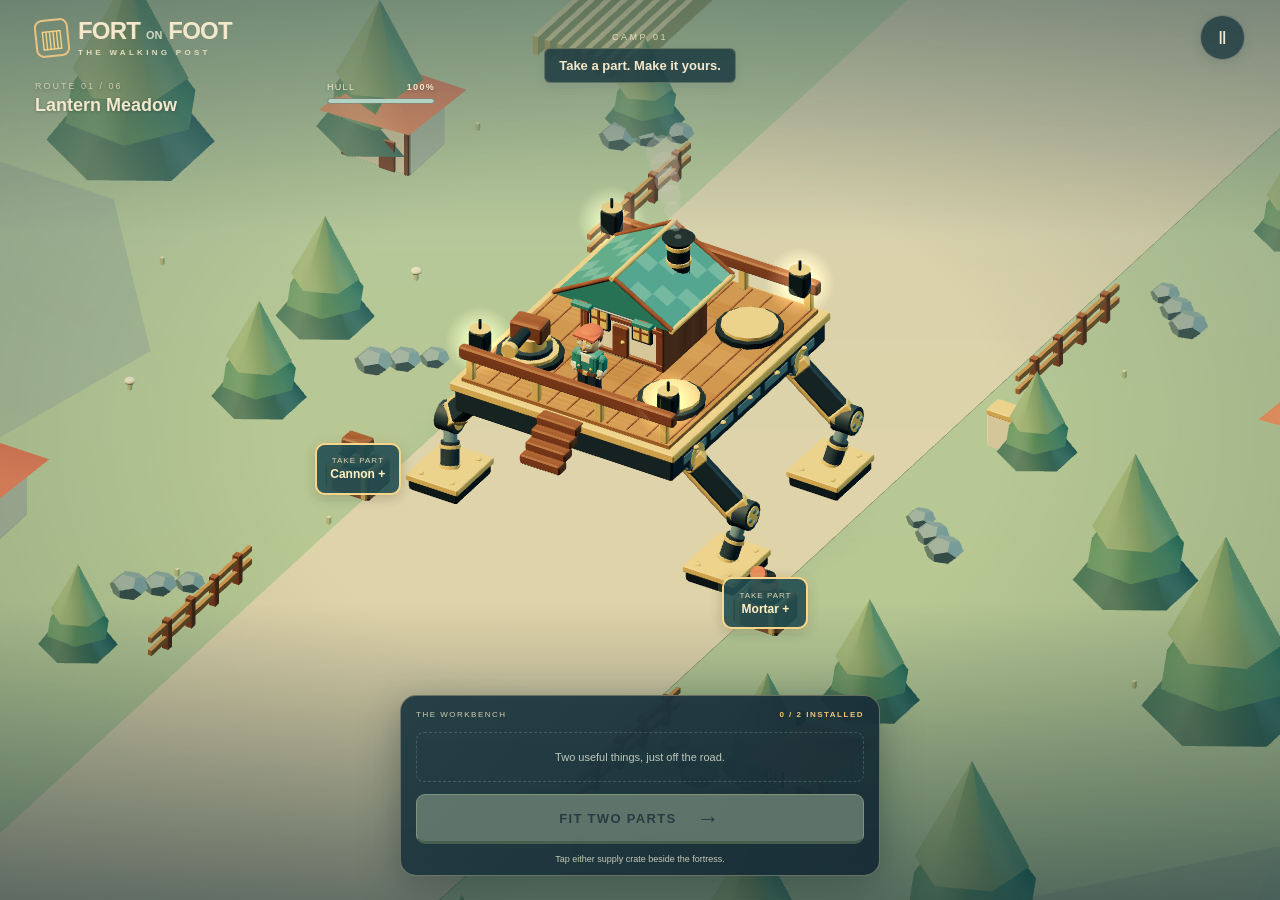
==== commit 5cbf6d81: "Refine fortress models and fix bridge passage clearances" ====
--- a/index.html
+++ b/index.html
@@ -77,6 +77,16 @@
 
 return {KEY,PARTS,ROUTES,fresh,newRun,sanitize,mergeProfile,controller};})();
 const module1=(()=>{
+// Shared dimensions for actual passage meshes, walking support and regression checks.
+const WORLD={speed:.7,roadWidth:7.2,fenceX:4.1,bridge:{z:-20,halfWidth:4.25,halfLength:4.2,ramp:2.4,top:.24,railX:4.5},aqueduct:{z:-20,inner:4.5,outer:5.1,spring:3.2,depth:1.5},gate:{z:-37,inner:4.05,outer:4.6,spring:4.4,depth:1.5}};
+function gait(phase,walking=true){let u=((phase/(Math.PI*2))%1+1)%1,stance=u<.62;return{stride:walking?(stance?-.3+u/.62*.6:.3-(u-.62)/.38*.6):0,lift:walking&&!stance?Math.sin((u-.62)/.38*Math.PI)*.42:0,stance:!walking||stance};}
+function groundHeight(route,x,z,time){if(route!==3)return 0;let b=WORLD.bridge,local=z-(b.z+time*WORLD.speed);if(Math.abs(x)>b.halfWidth)return 0;let d=Math.abs(local);return d<=b.halfLength?b.top:d<b.halfLength+b.ramp?b.top*(1-(d-b.halfLength)/b.ramp):0;}
+function groundSupport(route,x,z,time,hx=.49,hz=.61){let h=0;for(let xx of [-hx,0,hx])for(let zz of [-hz,0,hz])h=Math.max(h,groundHeight(route,x+xx,z+zz,time));return h;}
+function bodySupport(route,time,walking=true){let sum=0;for(let i=0;i<4;i++){let side=i<2?-1:1,z=i%2?1.65:-1.65,p=gait(time*4.5+(i===0||i===3?0:Math.PI),walking);sum+=groundSupport(route,side*2.65,z+p.stride,time);}return sum/4;}
+function passageCeiling(route,x){let a=route===1?WORLD.aqueduct:route===5?WORLD.gate:null;if(!a)return Infinity;if(Math.abs(x)>=a.inner)return 0;return a.spring+Math.sqrt(a.inner*a.inner-x*x);}
+
+return {WORLD,gait,groundHeight,groundSupport,bodySupport,passageCeiling};})();
+const module2=(()=>{
 const T=window.THREE;T.ColorManagement.legacyMode=false;
 const materials=new Map(),geometries=new Map();let gradient=null;
 function geo(k,fn){if(!geometries.has(k))geometries.set(k,fn());return geometries.get(k);}
@@ -98,114 +108,130 @@
 function dispose(group){group.traverse(o=>{if(o.userData.ownGeometry)o.geometry?.dispose();if(o.userData.ownMaterial){o.material.map?.dispose();o.material.dispose();}});group.clear();}
 
 return {material,block,sphere,cylinder,tube,sign,merge,dispose};})();
-const module2=(()=>{
-const {block,sphere,cylinder,merge,material,tube,sign}=module1;
-const T=window.THREE;
-const C={navy:'#253a46',dark:'#172b35',steel:'#617b80',brass:'#d7a85d',wood:'#8b5944',plank:'#b18057',cream:'#eedbb1',red:'#bc5946',teal:'#397f78',mint:'#93bca4',blue:'#638da9'};
-function group(parent,x=0,y=0,z=0){let g=new T.Group();g.position.set(x,y,z);parent?.add(g);return g;}
-function bolt(p,x,y,z){sphere(p,.055,C.brass,x,y,z,1,.6,1);}
-function beam(p,a,b,r,color){let d=new T.Vector3(...b).sub(new T.Vector3(...a)),o=cylinder(p,r,d.length(),color,...new T.Vector3(...a).add(new T.Vector3(...b)).multiplyScalar(.5).toArray());o.quaternion.setFromUnitVectors(new T.Vector3(0,1,0),d.normalize());return o;}
-function roof(p,x,y,z,w,d,color=C.teal){let o=new T.Mesh(new T.ConeGeometry(1,1,4),material(color));o.position.set(x,y,z);o.rotation.y=Math.PI/4;o.scale.set(w,.85,d);p.add(o);return o;}
-function windowPane(p,x,y,z,w=.28,h=.35){block(p,w+.08,h+.08,.07,C.dark,x,y,z,0);block(p,w,h,.08,'#f1b863',x,y,z+.015,.015);block(p,.035,h,.085,C.wood,x,y,z+.03,0);block(p,w,.035,.085,C.wood,x,y,z+.03,0);}
-function lantern(p,x,y,z){let g=group(p,x,y,z);block(g,.25,.38,.25,C.dark,0,0,0);block(g,.19,.27,.19,'#f3b75c',0,0,0);cylinder(g,.18,.06,C.brass,0,.22,0,.12);beam(g,[0,.25,0],[0,.42,0],.025,C.dark);return g;}
-function captain(){let g=new T.Group(),body=group(g);sphere(body,.19,'#dfad85',0,.91,0,.85,1,1);block(body,.32,.35,.22,C.teal,0,.57,0);block(body,.34,.08,.23,C.brass,0,.43,0);block(body,.13,.34,.17,C.navy,-.1,.24,0);block(body,.13,.34,.17,C.navy,.1,.24,0);block(body,.15,.09,.26,C.dark,-.1,.065,.055);block(body,.15,.09,.26,C.dark,.1,.065,.055);
- // One continuous neck and head; cap, goggles, nose and beard read at game scale.
- cylinder(body,.08,.12,'#dfad85',0,.77,0);sphere(body,.2,C.red,0,1.04,-.015,1,.55,1.05);block(body,.36,.035,.22,C.red,0,1.04,.12);block(body,.32,.075,.05,C.dark,0,.95,.17);for(let x of [-.085,.085]){cylinder(body,.055,.035,C.brass,x,.95,.2).rotation.x=Math.PI/2;sphere(body,.034,'#b4ddde',x,.95,.224,1,.8,.3);}sphere(body,.05,'#d19670',0,.87,.18);sphere(body,.12,'#674333',0,.81,.08,1,.55,.85);
- let arms=[];for(let side of [-1,1]){let a=group(g,side*.21,.68,0);block(a,.12,.27,.15,C.teal,0,-.11,0);sphere(a,.075,'#dfad85',0,-.26,.015);arms.push(a);}merge(body);for(let a of arms)merge(a);return{group:g,body,arms};}
-function fortress(){let root=new T.Group(),hull=group(root,0,2.3,0),deck=group(hull);block(deck,4.1,.42,4.9,C.navy,0,0,0);block(deck,4.25,.12,5.02,C.brass,0,.25,0);block(deck,3.97,.12,4.76,C.plank,0,.34,0,0);
- for(let x=-1.9;x<=1.9;x+=.38)block(deck,.025,.013,4.65,C.wood,x,.41,0,0);
- for(let side of [-1,1])for(let j=-2;j<=2;j++){block(deck,.035,.15,.72,C.steel,side*2.07,-.03,j*.86);bolt(deck,side*2.1,.05,j*.86);}
- for(let z of [-2.3,2.3]){block(deck,4.05,.18,.16,C.wood,0,.87,z);for(let x of [-1.85,-.6,.6,1.85])block(deck,.11,.55,.11,C.brass,x,.68,z);}
- // Central engine house stays clear of the four weapon pads and captain's balcony.
- block(deck,1.5,1.08,1.35,C.cream,0,.97,-.12);for(let x of [-.72,.72])block(deck,.12,1.12,1.4,C.wood,x,.98,-.12);for(let y of [.5,1.16,1.48])block(deck,1.55,.065,1.42,C.wood,0,y,-.12);
- roof(deck,0,1.86,-.12,1.4,1.3);for(let z of [-.75,-.3,.15,.6])block(deck,1.82,.045,.045,'#72a19a',0,1.82-Math.abs(z+.12)*.35,z,0);
- windowPane(deck,-.4,1.12,.59);windowPane(deck,.4,1.12,.59);block(deck,.26,.55,.08,C.wood,0,.8,.61);sphere(deck,.035,C.brass,.07,.82,.67);
- cylinder(deck,.19,.85,C.dark,.48,1.85,-.43);cylinder(deck,.25,.1,C.brass,.48,2.29,-.43);block(deck,.62,.28,.7,C.dark,0,.56,-1.04);for(let i=-2;i<=2;i++)block(deck,.06,.22,.06,'#f2af52',i*.1,.58,-1.42);
- sign(deck,'FOOT • POST',0,1.51,.66,1.22,C.navy,C.cream,0);
- for(let [x,z]of [[-1.8,-2.1],[1.8,-2.1],[-1.8,2.1],[1.8,2.1]])lantern(deck,x,1.02,z);
- // Rear stair, gear wheel and an engine belly make the silhouette mechanical.
- for(let j=0;j<4;j++)block(deck,.72,.13,.25,C.wood,0,.27-j*.15,2.55+j*.18);
- cylinder(deck,.62,.8,C.dark,0,-.5,.5);let fly=cylinder(deck,.44,.12,C.brass,0,-.5,1.02);fly.rotation.x=Math.PI/2;for(let j=0;j<8;j++){let a=j*Math.PI/4;block(deck,.12,.13,.08,C.brass,Math.cos(a)*.46,-.5+Math.sin(a)*.46,1.1,0);}
- merge(deck);
- let pads=[];for(let [x,z]of [[-1.35,-1.25],[1.35,-1.25],[-1.35,1.25],[1.35,1.25]]){let p=group(hull,x,.45,z);cylinder(p,.57,.1,C.dark);cylinder(p,.48,.06,C.brass,0,.08,0);merge(p);pads.push(p);}
- let legs=[];for(let side of [-1,1])for(let z of [-1.65,1.65]){let joint=group(root,side*1.92,2.15,z);sphere(joint,.27,C.brass);let upper=group(root),lower=group(root),foot=group(root);cylinder(upper,.17,1,C.navy);cylinder(upper,.09,1.06,C.brass,.15,0,0);cylinder(lower,.13,1,C.steel);block(foot,.76,.22,1.05,C.dark,0,.14,0);block(foot,.86,.09,1.14,C.brass,0,.28,0);for(let s of [-.23,.23])block(foot,.13,.12,1.02,C.steel,s,.06,0);merge(upper);merge(lower);merge(foot);merge(joint);let knee=sphere(root,.22,C.brass);legs.push({side,z,joint,upper,lower,foot,knee});}
- let crew=captain();hull.add(crew.group);crew.group.position.set(.03,.43,1.66);crew.group.scale.setScalar(.83);
- let flag=group(hull,-.85,.5,.1);beam(flag,[0,0,0],[0,2.4,0],.035,C.brass);block(flag,.65,.35,.025,C.red,.3,2.15,0);block(flag,.1,.2,.04,C.cream,.29,2.15,0);merge(flag);flag.visible=false;
- return{root,hull,legs,pads,crew,flag,smoke:new T.Vector3(.48,4.6,-.43)};
-}
-function weapon(kind,level=1){let g=new T.Group(),yaw=group(g),barrel=group(yaw,0,.22,0),color=kind==='cannon'?C.brass:kind==='mortar'?C.red:'#8cced0';cylinder(yaw,.38,.13,C.navy);cylinder(yaw,.28,.25,color,0,.15,0);let tubes=level>=3?3:level>=2?2:1;
- if(kind==='mortar'){barrel.rotation.x=-.65;for(let i=0;i<tubes;i++){let x=(i-(tubes-1)/2)*.19;let b=cylinder(barrel,.14,.55,C.dark,x,.18,.18);b.rotation.x=Math.PI/2;let rim=cylinder(barrel,.17,.1,color,x,.18,.48);rim.rotation.x=Math.PI/2;}}else if(kind==='frost'){sphere(barrel,.24,color,0,.21,.1,1,1,1.2);for(let i=0;i<tubes;i++){let x=(i-(tubes-1)/2)*.18;let b=cylinder(barrel,.09,.65,C.cream,x,.2,.36);b.rotation.x=Math.PI/2;cylinder(barrel,.13,.14,color,x,.2,.67).rotation.x=Math.PI/2;}}else{block(barrel,.52,.28,.38,C.wood,0,.15,0);for(let i=0;i<tubes;i++){let x=(i-(tubes-1)/2)*.18;cylinder(barrel,.1,.75,C.dark,x,.18,.4).rotation.x=Math.PI/2;cylinder(barrel,.13,.11,color,x,.18,.77).rotation.x=Math.PI/2;}}
- for(let i=0;i<level;i++)sphere(yaw,.045,C.cream,(i-(level-1)/2)*.12,.25,-.22);merge(yaw,new Set([barrel]));merge(barrel);let flash=new T.Mesh(new T.IcosahedronGeometry(.2,0),new T.MeshBasicMaterial({color:kind==='frost'?'#b7ffee':'#ffdc8c'}));flash.position.set(0,.2,.82);flash.scale.set(1,1,1.5);flash.visible=false;flash.userData.ownGeometry=true;flash.userData.ownMaterial=true;barrel.add(flash);return{group:g,yaw,barrel,flash};}
-function raider(kind){let g=new T.Group(),body=group(g),big=kind==='brute'||kind==='titan',coat=kind==='guard'?C.steel:big?'#695765':'#a36b54';block(body,.42,.48,.29,coat,0,.54,0);block(body,.47,.08,.32,C.dark,0,.36,0);sphere(body,.21,C.dark,0,.93,0,1,.95,.85);block(body,.38,.17,.07,C.cream,0,.93,.15);block(body,.26,.055,.06,'#ed7454',0,.95,.2);for(let x of [-.23,.23]){block(body,.17,.27,.2,coat,x,.62,0);sphere(body,.085,C.brass,x,.43,.04);}if(kind==='guard'){block(body,.4,.5,.1,C.navy,-.29,.6,.2);block(body,.06,.4,.04,C.brass,-.29,.61,.27);}if(big){for(let x of [-.22,.22]){let horn=cylinder(body,.01,.28,C.brass,x,1.16,0,.07);horn.rotation.z=x>0?-.45:.45;}block(body,.6,.17,.37,C.navy,0,.75,0);}merge(body);let feet=[];for(let s of [-1,1]){let f=group(g,s*.12,.32,0);block(f,.15,.25,.18,C.dark,0,-.11,0);block(f,.17,.1,.27,C.navy,0,-.24,.055);merge(f);feet.push(f);}let scale=kind==='titan'?2.1:kind==='brute'?1.5:.85;g.scale.setScalar(scale);return{group:g,body,feet};}
-function tree(p,x,z,scale=1,autumn=false){let g=group(p,x,0,z);cylinder(g,.12,1.2,C.wood,0,.6,0,.19, false,6);for(let j=0;j<3;j++){let o=new T.Mesh(new T.ConeGeometry(1-j*.15,1.45,6),material(autumn?['#a6653d','#c18b47','#dcad59'][j]:['#385e59','#4b7760','#74946d'][j]));o.position.y=1.05+j*.48;o.rotation.y=j*.45;g.add(o);}g.scale.setScalar(scale);return g;}
-function cottage(p,x,z,scale=1,color=C.red){let g=group(p,x,0,z);block(g,1.6,1.2,1.4,C.cream,0,.6,0);for(let v of [-.75,.75])block(g,.09,1.25,1.45,C.wood,v,.62,0);roof(g,0,1.6,0,1.55,1.35,color);windowPane(g,-.43,.75,.73);block(g,.35,.7,.06,C.wood,.31,.36,.74);cylinder(g,.12,.7,C.dark,-.4,1.65,-.3);g.scale.setScalar(scale);return g;}
-function environment(theme=0,route=0){let root=new T.Group(),terrain=group(root),scatter=group(root),land=theme===1?'#8a895a':theme===2?'#6c9290':'#7b9a72';block(terrain,90,.2,130,land,0,-.18,-18,0);block(terrain,4.7,.025,130,theme===1?'#b79b75':'#b8aa83',0,-.052,-18,0);
- for(let i=0;i<45;i++){let z=-48+i*2.6;for(let s of [-1,1]){let seed=Math.sin(i*17+s*5)*.5+.5,x=s*(4.7+seed*7);tree(scatter,x,z,.65+seed*.75,theme===1);if(i%3===0){for(let j=0;j<3;j++){let o=new T.Mesh(new T.DodecahedronGeometry(.25+j*.04,0),material(C.steel));o.position.set(s*(3+j*.4),.16,z+.3*j);o.scale.y=.6;scatter.add(o);}}if(i%5===1)cottage(scatter,s*(6+seed*4),z,.65+seed*.3,theme===2?C.blue:C.red);}}
- for(let i=0;i<80;i++){let x=Math.sin(i*28)*11,z=-45+(i*.87)%94;if(Math.abs(x)<2.6)continue;block(scatter,.06,.17,.06,'#b6b985',x,.04,z,0);if(i%3===0){sphere(scatter,.09,theme===1?'#efb75f':'#ddcd99',x,.17,z,1,.6,1);}}
- // Fields, split-rail fences, milestones and a stone bridge give the road landmarks.
- for(let i=0;i<7;i++){let z=-36+i*14;for(let s of [-1,1]){for(let j=0;j<4;j++)block(scatter,.12,.6,.12,C.wood,s*3.1,.25,z+j*.75,0);block(scatter,.07,.1,3.2,C.plank,s*3.1,.45,z+1.2,0);block(scatter,.07,.1,3.2,C.plank,s*3.1,.2,z+1.2,0);}block(scatter,.48,.65,.36,C.cream,3.4,.3,z+4);block(scatter,.5,.09,.38,C.brass,3.4,.66,z+4);}
- for(let j=0;j<8;j++){let x=-8+j*.23;block(scatter,.1,.4,4,'#c6b16a',x,.15,-12,0);}for(let i=0;i<12;i++){let h=2+Math.sin(i*9)*1.4;let o=new T.Mesh(new T.ConeGeometry(6,h,7),material(theme===2?'#647d87':'#718976'));o.position.set((i%2?1:-1)*(14+i%3*3),h/2-.15,-40+i*7);terrain.add(o);}
- let feature=group(scatter,0,0,-20);
- if(route===0){let mill=group(feature,-6,0,0);cylinder(mill,.8,2.5,C.cream,0,1.25,0,1.1, false,8);roof(mill,0,2.95,0,1.4,1.4,C.red);for(let j=0;j<4;j++){let arm=group(mill,0,2.1,1);arm.rotation.z=j*Math.PI/2+.3;block(arm,.13,2.1,.12,C.wood,0,.8,0);block(arm,.42,1.2,.06,C.cream,.15,1.12,0);}}
- if(route===1){for(let x=-13;x<=13;x+=2.5){block(feature,.58,3.2,1,C.steel,x,1.6,0);block(feature,2.5,.35,1.2,C.cream,x+1.1,3.3,0);for(let j=0;j<5;j++){let a=Math.PI*j/4,xx=x+1.25+Math.cos(a)*.9,yy=1.5+Math.sin(a)*1.1;block(feature,.46,.35,1,C.steel,xx,yy,0,0).rotation.z=a;}}block(feature,30,.25,1.4,C.navy,0,3.6,0);}
- if(route===2){cottage(feature,-6,0,1.5,C.red);let wheel=group(feature,-4.5,1.2,.7);cylinder(wheel,1,.18,C.wood).rotation.z=Math.PI/2;for(let i=0;i<10;i++){let a=i*Math.PI/5;block(wheel,.22,.28,.45,C.brass,0,Math.cos(a),Math.sin(a)).rotation.x=a;}for(let i=0;i<6;i++)cylinder(feature,.22,1.6,C.wood,-5+(i%3)*.45,.3+Math.floor(i/3)*.4,2.2).rotation.z=Math.PI/2;}
- if(route===3){block(feature,50,.03,5.5,'#578c99',0,-.015,0,0);for(let i=-7;i<=7;i++){block(feature,5.2,.16,.4,C.plank,0,.07,i*.4,0);if(i%2===0)for(let side of [-1,1])block(feature,.18,.72,.18,C.cream,side*2.7,.37,i*.4);}for(let side of [-1,1])block(feature,.17,.16,6,C.brass,side*2.7,.75,0,0);for(let i=0;i<12;i++)block(feature,.12,.012,1.7,'#9ab9ab',Math.sin(i*4)*10,.015,Math.sin(i*7)*2,0);}
- if(route===4){for(let side of [-1,1]){for(let i=0;i<5;i++){let h=1.4+(i%3)*.45;block(feature,1,h,.7,C.steel,side*(4+i*.8),h/2,0);block(feature,.25,.3,.8,C.cream,side*(4+i*.8),h+.15,0);}cylinder(feature,.8,3.5,C.cream,side*5.2,1.7,-1,.9, false,8);for(let i=0;i<5;i++)block(feature,.2,.45,.3,C.brass,side*5.2+Math.cos(i*1.26)*.65,3.55,Math.sin(i*1.26)*.65-1);}}
- if(route===5){feature.position.z=-37;for(let side of [-1,1]){block(feature,2.3,5,2.2,C.steel,side*5,2.5,0);roof(feature,side*5,5.55,0,2.1,2.1,C.blue);for(let y of [1.5,3.3])windowPane(feature,side*5,y,1.13,.5,.8);for(let i=0;i<3;i++)block(feature,.5,.5,.6,C.cream,side*5+(i-1)*.8,5.1,1,0);}block(feature,8.5,1.5,1.5,C.cream,0,5,0);sign(feature,'HIGHGATE',0,5, .8,3,C.navy,C.cream,0);for(let x of [-3.8,3.8]){block(feature,.75,2.2,.12,C.red,x,4,1);block(feature,.2,1.1,.06,C.brass,x,4,1.08);}for(let j=0;j<6;j++){let a=j*Math.PI/5;block(feature,.8,.45,1.4,C.steel,Math.cos(a)*3.7,2.8+Math.sin(a)*1.5,0,0).rotation.z=a;}}
- merge(terrain);merge(scatter);return{root,scatter};}
-function salvage(kind){let g=new T.Group();block(g,.78,.42,.7,C.wood,0,.23,0);for(let x of [-.32,.32])block(g,.08,.45,.74,C.brass,x,.25,0);let w=weapon(kind,1);g.add(w.group);w.group.scale.setScalar(.8);w.group.position.y=.5;merge(g);return g;}
-function poseLeg(leg,phase,walking){let u=((phase/(Math.PI*2))%1+1)%1,stance=u<.62,swing=walking?(stance?-.3+u/.62*.6:.3-(u-.62)/.38*.6):0,lift=walking&&!stance?Math.sin((u-.62)/.38*Math.PI)*.42:0;let a=new T.Vector3(leg.side*1.92,2.12,leg.z),b=new T.Vector3(leg.side*2.8,1.08+lift*.35,leg.z-.28+swing*.3),c=new T.Vector3(leg.side*2.65,.24+lift,leg.z+swing);
- for(let [o,u,v]of [[leg.upper,a,b],[leg.lower,b,c]]){let d=v.clone().sub(u);o.position.copy(u).add(v).multiplyScalar(.5);o.scale.set(1,d.length(),1);o.quaternion.setFromUnitVectors(new T.Vector3(0,1,0),d.normalize());}leg.knee.position.copy(b);leg.foot.position.set(c.x,lift+.025,c.z);leg.foot.rotation.x=0;}
+const module3=(()=>{
+const {block,sphere,cylinder,merge,material,tube,sign}=module2;
+const {WORLD,gait}=module1;
+const T=window.THREE;
+const C={navy:'#253a46',dark:'#172b35',steel:'#617b80',brass:'#d7a85d',wood:'#8b5944',plank:'#b18057',cream:'#eedbb1',red:'#bc5946',teal:'#397f78',mint:'#93bca4',blue:'#638da9'};
+function group(parent,x=0,y=0,z=0){let g=new T.Group();g.position.set(x,y,z);parent?.add(g);return g;}
+function bolt(p,x,y,z){sphere(p,.055,C.brass,x,y,z,1,.6,1);}
+function beam(p,a,b,r,color){let d=new T.Vector3(...b).sub(new T.Vector3(...a)),o=cylinder(p,r,d.length(),color,...new T.Vector3(...a).add(new T.Vector3(...b)).multiplyScalar(.5).toArray());o.quaternion.setFromUnitVectors(new T.Vector3(0,1,0),d.normalize());return o;}
+function roof(p,x,y,z,w,d,color=C.teal){let o=new T.Mesh(new T.ConeGeometry(1,1,4),material(color));o.position.set(x,y,z);o.rotation.y=Math.PI/4;o.scale.set(w,.85,d);p.add(o);return o;}
+function ownMesh(p,geometry,color){let o=new T.Mesh(geometry,material(color));o.userData.ownGeometry=true;p.add(o);return o;}
+function arch(p,inner,outer,spring,depth){for(let i=0;i<18;i++){let a=i*Math.PI/18,b=(i+1)*Math.PI/18,s=new T.Shape();s.moveTo(Math.cos(a)*inner,spring+Math.sin(a)*inner);s.lineTo(Math.cos(a)*outer,spring+Math.sin(a)*outer);s.lineTo(Math.cos(b)*outer,spring+Math.sin(b)*outer);s.lineTo(Math.cos(b)*inner,spring+Math.sin(b)*inner);s.closePath();let g=new T.ExtrudeGeometry(s,{depth,bevelEnabled:false,steps:1});g.translate(0,0,-depth/2);ownMesh(p,g,i%3===0?C.cream:C.steel);}}
+function bridgeRamp(p,sign){let b=WORLD.bridge,w=b.halfWidth,z1=sign*b.halfLength,z2=sign*(b.halfLength+b.ramp),positions=[-w,b.top,z1,w,b.top,z1,w,0,z2,-w,b.top,z1,w,0,z2,-w,0,z2];let g=new T.BufferGeometry();g.setAttribute('position',new T.Float32BufferAttribute(positions,3));g.computeVertexNormals();if(sign>0){let a=g.attributes.position.array;for(let i=0;i<a.length;i+=9)for(let k=0;k<3;k++){let v=a[i+3+k];a[i+3+k]=a[i+6+k];a[i+6+k]=v;}g.computeVertexNormals();}ownMesh(p,g,C.plank);for(let j=1;j<8;j++){let d=b.halfLength+b.ramp*j/8,h=b.top*(1-j/8);block(p,w*2,.012,.035,C.wood,0,h-.006,sign*d,0);}}
+function windowPane(p,x,y,z,w=.28,h=.35){block(p,w+.08,h+.08,.07,C.dark,x,y,z,0);block(p,w,h,.08,'#f1b863',x,y,z+.015,.015);block(p,.035,h,.085,C.wood,x,y,z+.03,0);block(p,w,.035,.085,C.wood,x,y,z+.03,0);}
+function lantern(p,x,y,z){let g=group(p,x,y,z);block(g,.25,.38,.25,C.dark,0,0,0);block(g,.19,.27,.19,'#f3b75c',0,0,0);cylinder(g,.18,.06,C.brass,0,.22,0,.12);beam(g,[0,.25,0],[0,.42,0],.025,C.dark);return g;}
+function captain(){let g=new T.Group(),lower=group(g),body=group(g,0,.42,0),skin='#dfad85';
+ for(let side of [-1,1]){block(lower,.145,.33,.18,C.navy,side*.105,.25,0);block(lower,.17,.1,.28,C.dark,side*.105,.07,.055);block(lower,.17,.025,.28,C.brass,side*.105,.027,.055,0);block(lower,.1,.06,.025,C.steel,side*.105,.085,.201);}
+ block(body,.39,.39,.25,C.teal,0,.18,0,.04);block(body,.35,.07,.27,C.wood,0,.015,0);block(body,.08,.07,.03,C.brass,0,.018,.15);block(body,.22,.15,.035,C.cream,0,.32,.135);for(let side of [-1,1]){block(body,.075,.27,.035,C.teal,side*.13,.24,.15);block(body,.1,.09,.025,'#2e6664',side*.12,.12,.15);sphere(body,.025,C.brass,side*.12,.15,.17);}
+ cylinder(body,.085,.14,skin,0,.42,0);sphere(body,.225,skin,0,.61,.005,.87,1.03,.9);sphere(body,.22,'#68442f',0,.68,-.045,.9,.74,.82);sphere(body,.22,C.red,0,.775,-.02,1,.5,1.05);block(body,.42,.035,.23,C.red,0,.79,.13);block(body,.36,.043,.025,C.brass,0,.75,.18);for(let side of [-1,1]){sphere(body,.056,skin,side*.2,.59,0,.7,1,.8);cylinder(body,.065,.035,C.brass,side*.09,.65,.19).rotation.x=Math.PI/2;sphere(body,.042,'#a4d7d8',side*.09,.65,.217,1,.85,.3);sphere(body,.015,C.cream,side*.09-.012,.663,.229,1,.8,.3);block(body,.1,.025,.025,'#68442f',side*.09,.71,.187);}
+ sphere(body,.055,'#cb906b',0,.565,.19,.7,1,1);sphere(body,.13,'#68442f',0,.495,.095,1,.52,.85);block(body,.085,.018,.025,C.cream,0,.507,.199);
+ let arms=[];for(let side of [-1,1]){let a=group(body,side*.235,.31,0);sphere(a,.092,C.teal,0,-.015,0);block(a,.13,.2,.16,C.teal,0,-.1,0);block(a,.14,.08,.17,C.cream,0,-.23,.015);sphere(a,.07,skin,0,-.29,.035,.8,1,1);for(let j=0;j<3;j++)block(a,.026,.065,.05,skin,(j-1)*.029,-.327,.065,.009);sphere(a,.032,skin,-side*.06,-.29,.075);merge(a);arms.push(a);}
+ merge(lower);merge(body,new Set(arms));return{group:g,body,arms};}
+function fortress(){let root=new T.Group(),hull=group(root,0,2.3,0),deck=group(hull);block(deck,4.1,.42,4.9,C.navy,0,0,0);block(deck,4.25,.12,5.02,C.brass,0,.25,0);block(deck,3.97,.12,4.76,C.plank,0,.34,0,0);
+ for(let x=-1.9;x<=1.9;x+=.38)block(deck,.025,.013,4.65,C.wood,x,.41,0,0);
+ for(let side of [-1,1])for(let j=-2;j<=2;j++){block(deck,.035,.15,.72,C.steel,side*2.07,-.03,j*.86);bolt(deck,side*2.1,.05,j*.86);}
+ for(let z of [-2.3,2.3]){block(deck,4.05,.18,.16,C.wood,0,.87,z);for(let x of [-1.85,-.6,.6,1.85])block(deck,.11,.55,.11,C.brass,x,.68,z);}
+ // Central engine house stays clear of the four weapon pads and captain's balcony.
+ block(deck,1.5,1.08,1.35,C.cream,0,.97,-.12);for(let x of [-.72,.72])block(deck,.12,1.12,1.4,C.wood,x,.98,-.12);for(let y of [.5,1.16,1.48])block(deck,1.55,.065,1.42,C.wood,0,y,-.12);
+ // A pitched, individually panelled roof replaces the single pyramid.
+ let roofShape=new T.Shape();roofShape.moveTo(-1.1,1.53);roofShape.lineTo(0,2.15);roofShape.lineTo(1.1,1.53);roofShape.lineTo(1.1,1.47);roofShape.lineTo(-1.1,1.47);roofShape.closePath();let roofGeo=new T.ExtrudeGeometry(roofShape,{depth:1.92,bevelEnabled:false});roofGeo.translate(0,0,-1.08);ownMesh(deck,roofGeo,C.teal);
+ for(let side of [-1,1]){for(let row=0;row<6;row++)for(let col=0;col<4;col++){let x1=side*col*.275,x2=side*(col+1)*.275,z1=-1.08+row*.32,z2=z1+.305,y1=2.16-Math.abs(x1)*.5636,y2=2.16-Math.abs(x2)*.5636,g=new T.BufferGeometry(),a=[x1,y1,z1,x2,y2,z1,x2,y2,z2,x1,y1,z1,x2,y2,z2,x1,y1,z2];if(side>0)for(let i=0;i<a.length;i+=9)for(let k=0;k<3;k++){let v=a[i+3+k];a[i+3+k]=a[i+6+k];a[i+6+k]=v;}g.setAttribute('position',new T.Float32BufferAttribute(a,3));g.computeVertexNormals();ownMesh(deck,g,(row+col)%3===0?'#4c9187':C.teal);}beam(deck,[side*1.12,1.5,-1.1],[side*1.12,1.5,.88],.045,C.brass);}
+ beam(deck,[0,2.18,-1.14],[0,2.18,.92],.045,C.brass);for(let z of [-1.09,.86]){beam(deck,[-1.13,1.52,z],[0,2.18,z],.04,C.wood);beam(deck,[0,2.18,z],[1.13,1.52,z],.04,C.wood);}for(let x of [-.58,.58]){block(deck,.18,.09,.22,C.wood,x,1.45,.75);block(deck,.34,.06,.3,C.teal,x,1.46,.8);}
+ windowPane(deck,-.4,1.12,.59);windowPane(deck,.4,1.12,.59);block(deck,.26,.55,.08,C.wood,0,.8,.61);sphere(deck,.035,C.brass,.07,.82,.67);
+ cylinder(deck,.19,.85,C.dark,.48,1.85,-.43);for(let y of [1.55,1.96,2.26])cylinder(deck,.215,.065,C.brass,.48,y,-.43);cylinder(deck,.28,.1,C.dark,.48,2.35,-.43,.2);block(deck,.62,.28,.7,C.dark,0,.56,-1.04);for(let i=-2;i<=2;i++)block(deck,.06,.22,.06,'#f2af52',i*.1,.58,-1.42);
+ sign(deck,'FOOT • POST',0,1.51,.66,1.22,C.navy,C.cream,0);
+ for(let [x,z]of [[-1.8,-2.1],[1.8,-2.1],[-1.8,2.1],[1.8,2.1]])lantern(deck,x,1.02,z);
+ // Rear stair, gear wheel and an engine belly make the silhouette mechanical.
+ for(let j=0;j<4;j++)block(deck,.72,.13,.25,C.wood,0,.27-j*.15,2.55+j*.18);
+ cylinder(deck,.62,.8,C.dark,0,-.5,.5);for(let y of [-.78,-.48,-.22])cylinder(deck,.66,.08,C.brass,0,y,.5);for(let side of [-1,1]){tube(deck,[[side*.52,-.5,.5],[side*.95,-.6,.5],[side*1.1,-.18,1.25],[side*1.9,-.18,1.65]],.055,C.brass);for(let z of [-1.65,1.65]){block(deck,.45,.3,.5,C.steel,side*1.84,-.17,z);for(let y of [-.25,-.1])sphere(deck,.055,C.brass,side*2.09,y,z,.6,1,1);}}
+ let fly=cylinder(deck,.44,.12,C.brass,0,-.5,1.02);fly.rotation.x=Math.PI/2;for(let j=0;j<8;j++){let a=j*Math.PI/4;block(deck,.12,.13,.08,C.brass,Math.cos(a)*.46,-.5+Math.sin(a)*.46,1.1,0);}
+ merge(deck);
+ let pads=[];for(let [x,z]of [[-1.35,-1.25],[1.35,-1.25],[-1.35,1.25],[1.35,1.25]]){let p=group(hull,x,.45,z);cylinder(p,.57,.1,C.dark);cylinder(p,.48,.06,C.brass,0,.08,0);merge(p);pads.push(p);}
+ let legs=[];for(let side of [-1,1])for(let z of [-1.65,1.65]){let joint=group(root,side*1.92,2.15,z);cylinder(joint,.28,.32,C.navy).rotation.z=Math.PI/2;cylinder(joint,.22,.36,C.brass).rotation.z=Math.PI/2;let upper=group(root),lower=group(root),foot=group(root);block(upper,.3,.83,.28,C.navy);for(let y of [-.39,.39]){block(upper,.36,.1,.33,C.brass,0,y,0);for(let zz of [-.13,.13])sphere(upper,.038,C.steel,.17,y,zz,.5,1,1);}cylinder(upper,.07,.94,C.brass,.21,0,0);cylinder(lower,.115,1,C.steel);cylinder(lower,.16,.48,C.navy,0,.19,0);for(let y of [-.46,.04,.42])cylinder(lower,.18,.065,C.brass,0,y,0);block(foot,.87,.18,1.12,C.dark,0,.13,0);block(foot,.96,.09,1.18,C.brass,0,.26,0);for(let zz of [-.4,0,.4])block(foot,.88,.05,.19,C.steel,0,.025,zz,0);for(let x of [-.3,.3])for(let zz of [-.42,.42])bolt(foot,x,.32,zz);merge(upper);merge(lower);merge(foot);merge(joint);let knee=group(root);cylinder(knee,.25,.35,C.navy).rotation.z=Math.PI/2;cylinder(knee,.18,.39,C.brass).rotation.z=Math.PI/2;for(let j=0;j<4;j++){let a=j*Math.PI/2;sphere(knee,.045,C.steel,side*.21,Math.cos(a)*.12,Math.sin(a)*.12,.6,1,1);}merge(knee);legs.push({side,z,joint,upper,lower,foot,knee});}
+ let crew=captain();hull.add(crew.group);crew.group.position.set(.03,.43,1.66);crew.group.scale.setScalar(.95);
+ let flag=group(hull,-.85,.5,.1);beam(flag,[0,0,0],[0,2.4,0],.035,C.brass);block(flag,.65,.35,.025,C.red,.3,2.15,0);block(flag,.1,.2,.04,C.cream,.29,2.15,0);merge(flag);flag.visible=false;
+ return{root,hull,legs,pads,crew,flag,smoke:new T.Vector3(.48,4.6,-.43)};
+}
+function weapon(kind,level=1){let g=new T.Group(),yaw=group(g),barrel=group(yaw,0,.22,0),color=kind==='cannon'?C.brass:kind==='mortar'?C.red:'#8cced0';cylinder(yaw,.38,.13,C.navy);cylinder(yaw,.28,.25,color,0,.15,0);let tubes=level>=3?3:level>=2?2:1;
+ if(kind==='mortar'){barrel.rotation.x=-.65;for(let i=0;i<tubes;i++){let x=(i-(tubes-1)/2)*.31;let b=cylinder(barrel,.14,.55,C.dark,x,.18,.18);b.rotation.x=Math.PI/2;let rim=cylinder(barrel,.17,.1,color,x,.18,.48);rim.rotation.x=Math.PI/2;}}else if(kind==='frost'){sphere(barrel,.24,color,0,.21,.1,1,1,1.2);for(let i=0;i<tubes;i++){let x=(i-(tubes-1)/2)*.24;let b=cylinder(barrel,.09,.65,C.cream,x,.2,.36);b.rotation.x=Math.PI/2;cylinder(barrel,.13,.14,color,x,.2,.67).rotation.x=Math.PI/2;}}else{block(barrel,.52,.28,.38,C.wood,0,.15,0);for(let i=0;i<tubes;i++){let x=(i-(tubes-1)/2)*.24;cylinder(barrel,.1,.75,C.dark,x,.18,.4).rotation.x=Math.PI/2;cylinder(barrel,.13,.11,color,x,.18,.77).rotation.x=Math.PI/2;}}
+ for(let side of [-1,1]){sphere(yaw,.065,C.brass,side*.28,.2,-.08);block(yaw,.06,.2,.12,C.steel,side*.21,.1,0);}for(let i=0;i<level;i++)sphere(yaw,.045,C.cream,(i-(level-1)/2)*.12,.25,-.22);merge(yaw,new Set([barrel]));merge(barrel);let flash=new T.Mesh(new T.IcosahedronGeometry(.2,0),new T.MeshBasicMaterial({color:kind==='frost'?'#b7ffee':'#ffdc8c'}));flash.position.set(0,.2,kind==='mortar'?.52:kind==='frost'?.72:.82);flash.scale.set(1,1,1.5);flash.visible=false;flash.userData.ownGeometry=true;flash.userData.ownMaterial=true;barrel.add(flash);return{group:g,yaw,barrel,flash};}
+function raider(kind){let g=new T.Group(),body=group(g),big=kind==='brute'||kind==='titan',coat=kind==='guard'?C.steel:big?'#695765':'#a36b54';block(body,.42,.48,.29,coat,0,.54,0);block(body,.47,.08,.32,C.dark,0,.36,0);block(body,.29,.25,.055,C.navy,0,.59,.17);for(let x of [-.12,.12])for(let y of [.49,.68])sphere(body,.025,C.brass,x,y,.21);block(body,.08,.08,.03,C.brass,0,.36,.19);sphere(body,.21,C.dark,0,.93,0,1,.95,.85);block(body,.38,.17,.07,C.cream,0,.93,.15);block(body,.26,.055,.06,'#ed7454',0,.95,.2);for(let x of [-.08,.08])sphere(body,.026,C.dark,x,.95,.239,1,.8,.3);block(body,.12,.06,.035,C.steel,0,.86,.2);for(let x of [-.23,.23]){block(body,.17,.27,.2,coat,x,.62,0);sphere(body,.085,C.brass,x,.43,.04);}if(kind==='guard'){block(body,.4,.5,.1,C.navy,-.29,.6,.2);block(body,.06,.4,.04,C.brass,-.29,.61,.27);for(let y of [.41,.79])sphere(body,.04,C.brass,-.29,y,.27);}if(big){for(let x of [-.22,.22]){let horn=cylinder(body,.01,.28,C.brass,x,1.16,0,.07);horn.rotation.z=x>0?-.45:.45;}block(body,.6,.17,.37,C.navy,0,.75,0);}merge(body);let feet=[];for(let s of [-1,1]){let f=group(g,s*.12,.32,0);block(f,.15,.25,.18,C.dark,0,-.11,0);block(f,.17,.1,.27,C.navy,0,-.24,.055);merge(f);feet.push(f);}let scale=kind==='titan'?2.1:kind==='brute'?1.5:.85;g.scale.setScalar(scale);return{group:g,body,feet};}
+function tree(p,x,z,scale=1,autumn=false){let g=group(p,x,0,z);cylinder(g,.12,1.2,C.wood,0,.6,0,.19, false,6);for(let j=0;j<3;j++){let o=new T.Mesh(new T.ConeGeometry(1-j*.15,1.45,6),material(autumn?['#a6653d','#c18b47','#dcad59'][j]:['#385e59','#4b7760','#74946d'][j]));o.position.y=1.05+j*.48;o.rotation.y=j*.45;g.add(o);}g.scale.setScalar(scale);return g;}
+function cottage(p,x,z,scale=1,color=C.red){let g=group(p,x,0,z);block(g,1.6,1.2,1.4,C.cream,0,.6,0);for(let v of [-.75,.75])block(g,.09,1.25,1.45,C.wood,v,.62,0);roof(g,0,1.6,0,1.55,1.35,color);windowPane(g,-.43,.75,.73);block(g,.35,.7,.06,C.wood,.31,.36,.74);cylinder(g,.12,.7,C.dark,-.4,1.65,-.3);g.scale.setScalar(scale);return g;}
+function environment(theme=0,route=0){let root=new T.Group(),terrain=group(root),scatter=group(root),land=theme===1?'#8a895a':theme===2?'#6c9290':'#7b9a72';block(terrain,90,.2,130,land,0,-.1,-18,0);block(terrain,WORLD.roadWidth,.025,130,theme===1?'#b79b75':'#b8aa83',0,-.0125,-18,0);
+ for(let color of [theme===1?'#b79b75':'#b8aa83','#578c99']){let m=material(color);m.polygonOffset=true;m.polygonOffsetFactor=color==='#578c99'?-3:-1;m.polygonOffsetUnits=m.polygonOffsetFactor;}
+ for(let i=0;i<45;i++){let z=-48+i*2.6;for(let s of [-1,1]){let seed=Math.sin(i*17+s*5)*.5+.5,x=s*(5.2+seed*7);if(!(route===3&&Math.abs(z-WORLD.bridge.z)<8&&Math.abs(x)<6))tree(scatter,x,z,.65+seed*.75,theme===1);if(i%3===0){for(let j=0;j<3;j++){let o=new T.Mesh(new T.DodecahedronGeometry(.25+j*.04,0),material(C.steel));o.position.set(s*(4.65+j*.4),.16,z+.3*j);o.scale.y=.6;scatter.add(o);}}if(i%5===1)cottage(scatter,s*(6.5+seed*4),z,.65+seed*.3,theme===2?C.blue:C.red);}}
+ for(let i=0;i<80;i++){let x=Math.sin(i*28)*11,z=-45+(i*.87)%94;if(Math.abs(x)<3.65)continue;block(scatter,.06,.17,.06,'#b6b985',x,.04,z,0);if(i%3===0){sphere(scatter,.09,theme===1?'#efb75f':'#ddcd99',x,.17,z,1,.6,1);}}
+ // Fields, split-rail fences, milestones and a stone bridge give the road landmarks.
+ for(let i=0;i<7;i++){let z=-36+i*14;if(route===3&&Math.abs(z-WORLD.bridge.z)<10)continue;for(let s of [-1,1]){for(let j=0;j<4;j++)block(scatter,.12,.6,.12,C.wood,s*WORLD.fenceX,.25,z+j*.75,0);block(scatter,.07,.1,3.2,C.plank,s*WORLD.fenceX,.45,z+1.2,0);block(scatter,.07,.1,3.2,C.plank,s*WORLD.fenceX,.2,z+1.2,0);}block(scatter,.48,.65,.36,C.cream,4.6,.3,z+4);block(scatter,.5,.09,.38,C.brass,4.6,.66,z+4);}
+ for(let j=0;j<8;j++){let x=-8+j*.23;block(scatter,.1,.4,4,'#c6b16a',x,.15,-12,0);}for(let i=0;i<12;i++){let h=2+Math.sin(i*9)*1.4;let o=new T.Mesh(new T.ConeGeometry(6,h,7),material(theme===2?'#647d87':'#718976'));o.position.set((i%2?1:-1)*(14+i%3*3),h/2-.15,-40+i*7);terrain.add(o);}
+ let feature=group(scatter,0,0,-20);
+ if(route===0){let mill=group(feature,-6,0,0);cylinder(mill,.8,2.5,C.cream,0,1.25,0,1.1, false,8);roof(mill,0,2.95,0,1.4,1.4,C.red);for(let j=0;j<4;j++){let arm=group(mill,0,2.1,1);arm.rotation.z=j*Math.PI/2+.3;block(arm,.13,2.1,.12,C.wood,0,.8,0);block(arm,.42,1.2,.06,C.cream,.15,1.12,0);}}
+ if(route===1){let a=WORLD.aqueduct;feature.position.z=a.z;arch(feature,a.inner,a.outer,a.spring,a.depth);for(let side of [-1,1]){block(feature,1.2,a.spring,1.65,C.steel,side*5.1,a.spring/2,0,0);block(feature,1.55,.26,1.85,C.cream,side*5.1,.13,0);for(let y of [.5,1.3,2.1,2.9])block(feature,1.26,.065,1.72,C.cream,side*5.1,y,0,0);for(let j=0;j<3;j++){let x=side*(8.3+j*2.7);block(feature,.9,8.2,1.4,C.steel,x,4.1,0,0);block(feature,2.7,.35,1.5,C.cream,x-side*.9,6.1,0);}}block(feature,30,.32,1.7,C.navy,0,8.43,0,0);for(let z of [-.88,.88])block(feature,30,.32,.16,C.cream,0,8.71,z,0);}
+ if(route===2){cottage(feature,-6,0,1.5,C.red);let wheel=group(feature,-4.5,1.2,.7);cylinder(wheel,1,.18,C.wood).rotation.z=Math.PI/2;for(let i=0;i<10;i++){let a=i*Math.PI/5;block(wheel,.22,.28,.45,C.brass,0,Math.cos(a),Math.sin(a)).rotation.x=a;}for(let i=0;i<6;i++)cylinder(feature,.22,1.6,C.wood,-5+(i%3)*.45,.3+Math.floor(i/3)*.4,2.2).rotation.z=Math.PI/2;}
+ if(route===3){let b=WORLD.bridge;feature.position.z=b.z;block(feature,50,.03,5.5,'#578c99',0,-.015,0,0);for(let i=-10;i<=10;i++){block(feature,b.halfWidth*2,.18,.397,C.plank,0,b.top-.09,i*.4,0);for(let x of [-3.65,3.65]){sphere(feature,.037,C.brass,x,b.top+.015,i*.4,1,.3,1);}if(i%3===0)for(let side of [-1,1]){block(feature,.2,.75,.2,C.cream,side*b.railX,b.top+.37,i*.4,0);block(feature,.31,.1,.31,C.brass,side*b.railX,b.top+.8,i*.4,0);}}for(let side of [-1,1]){block(feature,.18,.16,8.5,C.brass,side*b.railX,b.top+.77,0,0);block(feature,.14,.1,8.5,C.wood,side*b.railX,b.top+.36,0,0);}bridgeRamp(feature,1);bridgeRamp(feature,-1);for(let i=0;i<12;i++)block(feature,.12,.012,1.7,'#9ab9ab',(i%2?1:-1)*(5+Math.abs(Math.sin(i*4))*5),.015,Math.sin(i*7)*2,0);}
+ if(route===4){for(let side of [-1,1]){for(let i=0;i<5;i++){let h=1.4+(i%3)*.45;block(feature,1,h,.7,C.steel,side*(4+i*.8),h/2,0);block(feature,.25,.3,.8,C.cream,side*(4+i*.8),h+.15,0);}cylinder(feature,.8,3.5,C.cream,side*5.2,1.7,-1,.9, false,8);for(let i=0;i<5;i++)block(feature,.2,.45,.3,C.brass,side*5.2+Math.cos(i*1.26)*.65,3.55,Math.sin(i*1.26)*.65-1);}}
+ if(route===5){let a=WORLD.gate;feature.position.z=a.z;arch(feature,a.inner,a.outer,a.spring,a.depth);for(let side of [-1,1]){block(feature,2.3,8.5,2.2,C.steel,side*5.3,4.25,0,0);roof(feature,side*5.3,9.05,0,2.1,2.1,C.blue);for(let y of [1.5,3.9,6.5])windowPane(feature,side*5.3,y,1.13,.5,.8);for(let y of [.3,3,5.7,8.4])block(feature,2.48,.18,2.35,C.cream,side*5.3,y,0);for(let i=0;i<3;i++)block(feature,.5,.5,.6,C.cream,side*5.3+(i-1)*.8,8.7,1,0);}block(feature,8.5,.65,1.5,C.cream,0,9.15,0,0);sign(feature,'HIGHGATE',0,9.12,.8,3,C.navy,C.cream,0);for(let x of [-4,4]){block(feature,.6,1.8,.12,C.red,x,6.2,1);block(feature,.14,.9,.06,C.brass,x,6.2,1.08);}}
+ merge(feature);let passageParts=route===1||route===3||route===5?[...feature.children].filter(o=>o.isMesh):[];merge(terrain);merge(scatter,new Set([feature]));return{root,scatter,feature,passageParts};}
+function salvage(kind){let g=new T.Group();block(g,.78,.42,.7,C.wood,0,.23,0);for(let x of [-.32,.32])block(g,.08,.45,.74,C.brass,x,.25,0);let w=weapon(kind,1);g.add(w.group);w.group.scale.setScalar(.8);w.group.position.y=.5;merge(g);return g;}
+function poseLeg(leg,phase,walking,support={}){let p=gait(phase,walking),swing=p.stride,lift=p.lift,ground=support.ground?.(leg.side*2.65,leg.z+swing)||0,offset=support.bodyOffset||0,a=new T.Vector3(leg.side*1.92,2.12+offset,leg.z),b=new T.Vector3(leg.side*2.8,1.08+lift*.35+(ground+offset)/2,leg.z-.28+swing*.3),c=new T.Vector3(leg.side*2.65,.24+ground+lift,leg.z+swing);
+ for(let [o,u,v]of [[leg.upper,a,b],[leg.lower,b,c]]){let d=v.clone().sub(u);o.position.copy(u).add(v).multiplyScalar(.5);o.scale.set(1,d.length(),1);o.quaternion.setFromUnitVectors(new T.Vector3(0,1,0),d.normalize());}leg.joint.position.y=2.15+offset;leg.knee.position.copy(b);leg.foot.position.set(c.x,ground+lift+.003,c.z);leg.foot.rotation.x=0;}
+
+
+
 
 
 
 return {C,captain,fortress,weapon,raider,tree,cottage,environment,salvage,poseLeg};})();
-const module3=(()=>{
-const {fortress,weapon,raider,environment,salvage,poseLeg,C}=module2;
-const {dispose,material,sphere,block,merge}=module1;
-const {ROUTES}=module0;
-const T=window.THREE;
-function makeView(canvas){let renderer=new T.WebGLRenderer({canvas,antialias:true,alpha:false,powerPreference:'high-performance'});renderer.outputEncoding=T.sRGBEncoding;renderer.toneMapping=T.ACESFilmicToneMapping;renderer.toneMappingExposure=.94;let scene=new T.Scene(),day=new T.Color('#b2c7b9'),night=new T.Color('#344b70');scene.background=day.clone();scene.fog=new T.Fog(day,25,63);let camera=new T.OrthographicCamera(),sun=new T.DirectionalLight('#ffdb9b',1.8);sun.position.set(-8,18,8);scene.add(sun);let hemi=new T.HemisphereLight('#c8e4e5','#4b4544',.85);scene.add(hemi);let rim=new T.DirectionalLight('#a0cdd5',.6);rim.position.set(8,6,-8);scene.add(rim);
- // Broad, low-contrast painted grain; generated once, with no remote image assets.
- let grain=document.createElement('canvas');grain.width=grain.height=128;let q=grain.getContext('2d');q.fillStyle='#ddd3bd';q.fillRect(0,0,128,128);for(let i=0;i<48;i++){q.strokeStyle=i%2?'#ad9f7c33':'#fff7dd44';q.lineWidth=i%3===0?2:1;q.beginPath();let y=(i*31.7)%128;q.moveTo(0,y);q.bezierCurveTo(32,y+Math.sin(i)*3,80,y-2,128,y+1);q.stroke();}let grainTex=new T.CanvasTexture(grain);grainTex.encoding=T.sRGBEncoding;for(let c of [C.plank,C.wood]){material(c).map=grainTex;material(c).needsUpdate=true;}
- let fort=fortress();scene.add(fort.root);let env=null,theme=-1,weapons=[null,null,null,null],signatures=[],enemies=new Map(),projectiles=new Map(),fx=[],clock=0,nightLerp=0,recoil=[0,0,0,0],stomp=0,shake=0,route=-1,lastStep=-1;
- let crates=[null,null],crateKinds=[];let ray=new T.Raycaster(),plane=new T.Plane(new T.Vector3(0,1,0),0),width=1,height=1,focusX=0,focusY=.6;
- let shadowCanvas=document.createElement('canvas');shadowCanvas.width=shadowCanvas.height=64;let ctx=shadowCanvas.getContext('2d'),grad=ctx.createRadialGradient(32,32,1,32,32,31);grad.addColorStop(0,'rgba(20,36,37,.38)');grad.addColorStop(1,'rgba(20,36,37,0)');ctx.fillStyle=grad;ctx.fillRect(0,0,64,64);let shadowTex=new T.CanvasTexture(shadowCanvas),shadowMat=new T.MeshBasicMaterial({map:shadowTex,transparent:true,depthWrite:false});let shadow=new T.Mesh(new T.PlaneGeometry(8.5,7),shadowMat);shadow.rotation.x=-Math.PI/2;shadow.position.y=-.035;scene.add(shadow);
- let glowCanvas=document.createElement('canvas');glowCanvas.width=glowCanvas.height=64;let glowCtx=glowCanvas.getContext('2d'),glowGrad=glowCtx.createRadialGradient(32,32,0,32,32,32);glowGrad.addColorStop(0,'rgba(255,201,112,.7)');glowGrad.addColorStop(.25,'rgba(255,181,78,.25)');glowGrad.addColorStop(1,'rgba(255,175,60,0)');glowCtx.fillStyle=glowGrad;glowCtx.fillRect(0,0,64,64);let glowMat=new T.SpriteMaterial({map:new T.CanvasTexture(glowCanvas),transparent:true,depthWrite:false,blending:T.AdditiveBlending});for(let x of [-1.8,1.8])for(let z of [-2.1,2.1]){let o=new T.Sprite(glowMat);o.position.set(x,1.02,z);o.scale.set(1.15,1.15,1);fort.hull.add(o);}
- let focusRing=new T.Mesh(new T.RingGeometry(.45,.51,32),new T.MeshBasicMaterial({color:'#ffda7f',side:T.DoubleSide,transparent:true,depthWrite:false}));focusRing.rotation.x=-Math.PI/2;focusRing.position.y=.04;scene.add(focusRing);focusRing.visible=false;
- let shock=new T.Mesh(new T.RingGeometry(.95,1,48),new T.MeshBasicMaterial({color:'#ffdda0',side:T.DoubleSide,transparent:true,depthWrite:false}));shock.rotation.x=-Math.PI/2;shock.position.y=.04;scene.add(shock);shock.visible=false;
- let smoke=new T.Group();scene.add(smoke);let puffGeo=new T.IcosahedronGeometry(.18,1),puffMat=new T.MeshBasicMaterial({color:'#e6d1b0',transparent:true,opacity:.35});let puffs=Array.from({length:7},(_,i)=>{let o=new T.Mesh(puffGeo,puffMat);smoke.add(o);return o;});
- function resize(light=false){width=canvas.clientWidth;height=canvas.clientHeight;renderer.setPixelRatio(Math.min(devicePixelRatio||1,light?1:1.5));renderer.setSize(width,height,false);let aspect=width/height,halfWidth=aspect<.8?4.95:aspect<1.3?7.5:10.5;focusX=aspect>=1.45&&height<=600?3.8:0;focusY=focusX?2.8:.6;camera.left=-halfWidth;camera.right=halfWidth;camera.top=halfWidth/aspect;camera.bottom=-halfWidth/aspect;camera.near=.1;camera.far=140;camera.position.set(12+focusX,16+focusY-.6,20);camera.lookAt(focusX,focusY,0);camera.updateProjectionMatrix();}
- function project(x,y,z){let v=new T.Vector3(x,y,z).project(camera);return{x:(v.x*.5+.5)*width,y:(-.5*v.y+.5)*height,visible:v.z<1};}
- function aim(x,y){ray.setFromCamera(new T.Vector2(x/width*2-1,1-y/height*2),camera);let v=new T.Vector3();return ray.ray.intersectPlane(plane,v)?{x:v.x,z:v.z}:null;}
- function particles(x,y,z,color,count=10,power=1){for(let i=0;i<count;i++){let o=new T.Mesh(new T.BoxGeometry(.09,.09,.09),material(color));o.position.set(x,y,z);scene.add(o);fx.push({o,t:0,life:.45+i%4*.1,vx:Math.sin(i*6.7)*power,vy:1.1+i%3*.6,vz:Math.cos(i*6.7)*power});}while(fx.length>170){let f=fx.shift();scene.remove(f.o);f.o.geometry.dispose();}}
- function event(e){if(e.type==='fire')recoil[e.slot]=1;if(e.type==='impact')particles(e.x,.35,e.z,e.kind==='frost'?'#b5e8df':'#f8bb6d',e.kind==='cannon'?4:11,1.5);if(e.type==='kill')particles(e.x,.7,e.z,'#dda668',10,1.8);if(e.type==='hurt'){shake=.09;particles(e.x,.9,e.z,'#e77852',6);}if(e.type==='stomp'){stomp=1;shake=.16;particles(0,.3,0,'#e6cc96',25,4);}if(e.type==='install'){let p=fort.pads[e.slot].getWorldPosition(new T.Vector3());particles(p.x,p.y+.25,p.z,'#f6d47d',16,1.4);}if(e.type==='collect'){let pos=crates[e.index]?.position;if(pos)particles(pos.x,1,pos.z,'#ffdf94',12,1.4);}if(e.type==='end'&&e.win)particles(0,4,0,'#f7d992',60,3);}
- function sync(p){let r=p.run;if(theme!==ROUTES[r.route].theme||route!==r.route){if(env){scene.remove(env.root);dispose(env.root);}theme=ROUTES[r.route].theme;env=environment(theme,r.route);scene.add(env.root);}route=r.route;
- fort.flag.visible=p.settings.banner;for(let i=0;i<4;i++){let m=r.modules[i],key=m?m.kind+m.level:'';if(signatures[i]!==key){if(weapons[i]){fort.pads[i].remove(weapons[i].group);dispose(weapons[i].group);}weapons[i]=m?weapon(m.kind,m.level):null;if(weapons[i]){weapons[i].group.position.y=.13;fort.pads[i].add(weapons[i].group);}signatures[i]=key;}}
- for(let i=0;i<2;i++){let kind=ROUTES[r.route].parts[i];if(crateKinds[i]!==kind){if(crates[i]){scene.remove(crates[i]);dispose(crates[i]);}crates[i]=salvage(kind);crates[i].position.set(i?3.9:-3.9,0,2.5);scene.add(crates[i]);crateKinds[i]=kind;}crates[i].visible=r.phase==='build'&&!(r.collected&(1<<i));}
- // Rewards change the actual canopy and central sign panel, not just a menu swatch.
- for(let mat of [material(C.teal)])mat.color.set(p.settings.blue?'#426cbe':C.teal);
- let ids=new Set(r.enemies.map(e=>e.id));for(let [id,v]of enemies)if(!ids.has(id)){scene.remove(v.group);dispose(v.group);enemies.delete(id);}for(let e of r.enemies){let v=enemies.get(e.id);if(!v){v=raider(e.kind);let bar=new T.Group();bar.position.y=1.5;let bg=new T.Mesh(new T.PlaneGeometry(.8,.09),material(C.dark)),fg=new T.Mesh(new T.PlaneGeometry(.76,.055),material('#e9b75e'));bg.userData.ownGeometry=fg.userData.ownGeometry=true;fg.position.z=.01;bar.add(bg,fg);v.group.add(bar);v.bar=bar;v.hp=fg;let blob=new T.Mesh(new T.PlaneGeometry(1.2,1.2),shadowMat);blob.rotation.x=-Math.PI/2;blob.position.y=.012;blob.userData.ownGeometry=true;v.group.add(blob);let slow=new T.Mesh(new T.RingGeometry(.43,.49,20),new T.MeshBasicMaterial({color:'#a1ecdf',side:T.DoubleSide,transparent:true,opacity:.8}));slow.rotation.x=-Math.PI/2;slow.position.y=.03;slow.userData.ownGeometry=slow.userData.ownMaterial=true;v.group.add(slow);v.slow=slow;scene.add(v.group);enemies.set(e.id,v);}v.group.position.set(e.x,0,e.z);v.group.rotation.y=Math.atan2(-e.x,-e.z);v.feet.forEach((f,i)=>f.rotation.x=Math.sin(e.age*8+i*Math.PI)*.48);v.body.position.y=Math.abs(Math.sin(e.age*8))*.04;v.group.scale.setScalar((e.kind==='titan'?2.1:e.kind==='brute'?1.5:.85)*(e.hit>0?1.04:1));v.bar.quaternion.copy(v.group.quaternion).invert().multiply(camera.quaternion);v.bar.visible=e.hp<e.max;v.hp.scale.x=e.hp/e.max;v.hp.position.x=-.38*(1-e.hp/e.max);v.slow.visible=e.slow>0;}
- let shots=new Set(r.shots.map(s=>s.id));for(let [id,o]of projectiles)if(!shots.has(id)){scene.remove(o);o.geometry.dispose();o.material.dispose();projectiles.delete(id);}for(let s of r.shots){let o=projectiles.get(s.id);if(!o){o=new T.Mesh(new T.IcosahedronGeometry(s.kind==='mortar'?.15:.09,0),new T.MeshBasicMaterial({color:s.kind==='frost'?'#b6f3e7':'#ffcc76'}));scene.add(o);projectiles.set(s.id,o);}let t=Math.min(1,s.t/s.duration);o.position.set(s.x+(s.tx-s.x)*t,s.y*(1-t)+.5*t+(s.kind==='mortar'?Math.sin(t*Math.PI)*2.4:0),s.z+(s.tz-s.z)*t);}
- focusRing.visible=r.phase==='march'&&!!r.focus;if(r.focus){focusRing.position.set(r.focus.x,.045,r.focus.z);focusRing.scale.setScalar(1+Math.sin(clock*8)*.07);}
- }
- function render(p,dt=0){clock+=Math.min(.1,dt);sync(p);let r=p.run,walk=r.phase==='march';nightLerp+=(Number(walk)-nightLerp)*Math.min(1,dt*.8);scene.background.copy(day).lerp(night,nightLerp*.75);scene.fog.color.copy(scene.background);sun.intensity=1.8-nightLerp*.85;hemi.intensity=.85-nightLerp*.12;
- let phase=r.time*4.5;fort.hull.position.y=2.3+(walk?Math.sin(phase*2)*.035:Math.sin(clock*1.5)*.014);fort.legs.forEach((l,i)=>poseLeg(l,phase+(i===0||i===3?0:Math.PI),walk));if(env)env.scatter.position.z=r.time*.7;
- let step=Math.floor(phase/Math.PI);if(walk&&step!==lastStep){lastStep=step;let l=fort.legs[step%4];if(l)particles(l.side*2.7,.1,l.z,'#c4ba95',3,.65);}
- for(let i=0;i<4;i++){recoil[i]=Math.max(0,recoil[i]-dt*5);let v=weapons[i];if(v){let f=r.focus||r.enemies[0];v.yaw.rotation.y=f?Math.atan2(f.x-fort.pads[i].position.x,f.z-fort.pads[i].position.z):Math.sin(clock*.2+i)*.15+(i<2?Math.PI:0);v.barrel.position.z=-recoil[i]*.15;v.flash.visible=recoil[i]>.55;v.group.scale.y=Math.min(1,(v.group.scale.y||.3)+dt*3);}}
- fort.crew.arms[0].rotation.x=Math.sin(clock*2)*.08;fort.crew.arms[1].rotation.x=walk?-.6+Math.sin(clock*4)*.09:Math.sin(clock*1.8)*.06;fort.crew.body.rotation.z=Math.sin(clock*2)*.025;
- for(let i=0;i<puffs.length;i++){let t=(clock*.45+i/7)%1;puffs[i].position.set(.48-t*.65,4.6+t*1.5,-.43-t*.5);puffs[i].scale.setScalar(.4+t*1.3);}
- stomp=Math.max(0,stomp-dt*1.4);shock.visible=stomp>0;if(stomp>0){shock.scale.setScalar((1-stomp)*8+.5);shock.material.opacity=stomp*.7;fort.hull.position.y-=Math.sin((1-stomp)*Math.PI)*.16;}
- for(let f of fx){f.t+=dt;f.o.position.x+=f.vx*dt;f.o.position.y+=f.vy*dt;f.o.position.z+=f.vz*dt;f.vy-=5*dt;f.o.rotation.x+=dt*4;f.o.scale.setScalar(Math.max(.01,1-f.t/f.life));}let keep=[];for(let f of fx)if(f.t<f.life)keep.push(f);else{scene.remove(f.o);f.o.geometry.dispose();}fx=keep;
- shake=Math.max(0,shake-dt*.4);camera.position.x=12+focusX+Math.sin(clock*67)*shake;camera.lookAt(focusX,focusY,0);renderer.render(scene,camera);
- return{pads:fort.pads.map(p=>{let v=p.getWorldPosition(new T.Vector3());return project(v.x,v.y+.35,v.z);}),crates:crates.map(c=>project(c.position.x,1.05,c.position.z)),stats:{calls:renderer.info.render.calls,triangles:renderer.info.render.triangles,geometries:renderer.info.memory.geometries,textures:renderer.info.memory.textures}};
- }
- resize();return{render,event,resize,aim,project,renderer,scene,camera,fort};
-}
+const module4=(()=>{
+const {fortress,weapon,raider,environment,salvage,poseLeg,C}=module3;
+const {dispose,material,sphere,block,merge}=module2;
+const {ROUTES}=module0;
+const {WORLD,groundHeight,groundSupport,bodySupport,gait}=module1;
+const T=window.THREE;
+function makeView(canvas){let renderer=new T.WebGLRenderer({canvas,antialias:true,alpha:false,powerPreference:'high-performance'});renderer.outputEncoding=T.sRGBEncoding;renderer.toneMapping=T.ACESFilmicToneMapping;renderer.toneMappingExposure=.94;let scene=new T.Scene(),day=new T.Color('#b2c7b9'),night=new T.Color('#344b70');scene.background=day.clone();scene.fog=new T.Fog(day,25,63);let camera=new T.OrthographicCamera(),sun=new T.DirectionalLight('#ffdb9b',1.8);sun.position.set(-8,18,8);scene.add(sun);let hemi=new T.HemisphereLight('#c8e4e5','#4b4544',.85);scene.add(hemi);let rim=new T.DirectionalLight('#a0cdd5',.6);rim.position.set(8,6,-8);scene.add(rim);
+ // Broad, low-contrast painted grain; generated once, with no remote image assets.
+ let grain=document.createElement('canvas');grain.width=grain.height=128;let q=grain.getContext('2d');q.fillStyle='#ddd3bd';q.fillRect(0,0,128,128);for(let i=0;i<48;i++){q.strokeStyle=i%2?'#ad9f7c33':'#fff7dd44';q.lineWidth=i%3===0?2:1;q.beginPath();let y=(i*31.7)%128;q.moveTo(0,y);q.bezierCurveTo(32,y+Math.sin(i)*3,80,y-2,128,y+1);q.stroke();}let grainTex=new T.CanvasTexture(grain);grainTex.encoding=T.sRGBEncoding;for(let c of [C.plank,C.wood]){material(c).map=grainTex;material(c).needsUpdate=true;}
+ let fort=fortress();scene.add(fort.root);let env=null,theme=-1,weapons=[null,null,null,null],signatures=[],enemies=new Map(),projectiles=new Map(),fx=[],clock=0,nightLerp=0,recoil=[0,0,0,0],stomp=0,shake=0,route=-1,lastStep=-1;
+ let crates=[null,null],crateKinds=[];let ray=new T.Raycaster(),plane=new T.Plane(new T.Vector3(0,1,0),0),width=1,height=1,focusX=0,focusY=.6,currentRun=null,bodyOffset=0;
+ let shadowCanvas=document.createElement('canvas');shadowCanvas.width=shadowCanvas.height=64;let ctx=shadowCanvas.getContext('2d'),grad=ctx.createRadialGradient(32,32,1,32,32,31);grad.addColorStop(0,'rgba(20,36,37,.38)');grad.addColorStop(1,'rgba(20,36,37,0)');ctx.fillStyle=grad;ctx.fillRect(0,0,64,64);let shadowTex=new T.CanvasTexture(shadowCanvas),shadowMat=new T.MeshBasicMaterial({map:shadowTex,transparent:true,depthWrite:false});let shadow=new T.Mesh(new T.PlaneGeometry(8.5,7),shadowMat);shadow.rotation.x=-Math.PI/2;shadow.position.y=-.035;scene.add(shadow);
+ let glowCanvas=document.createElement('canvas');glowCanvas.width=glowCanvas.height=64;let glowCtx=glowCanvas.getContext('2d'),glowGrad=glowCtx.createRadialGradient(32,32,0,32,32,32);glowGrad.addColorStop(0,'rgba(255,201,112,.7)');glowGrad.addColorStop(.25,'rgba(255,181,78,.25)');glowGrad.addColorStop(1,'rgba(255,175,60,0)');glowCtx.fillStyle=glowGrad;glowCtx.fillRect(0,0,64,64);let glowMat=new T.SpriteMaterial({map:new T.CanvasTexture(glowCanvas),transparent:true,depthWrite:false,blending:T.AdditiveBlending});for(let x of [-1.8,1.8])for(let z of [-2.1,2.1]){let o=new T.Sprite(glowMat);o.position.set(x,1.02,z);o.scale.set(1.15,1.15,1);fort.hull.add(o);}
+ let focusRing=new T.Mesh(new T.RingGeometry(.45,.51,32),new T.MeshBasicMaterial({color:'#ffda7f',side:T.DoubleSide,transparent:true,depthWrite:false}));focusRing.rotation.x=-Math.PI/2;focusRing.position.y=.04;scene.add(focusRing);focusRing.visible=false;
+ let shock=new T.Mesh(new T.RingGeometry(.95,1,48),new T.MeshBasicMaterial({color:'#ffdda0',side:T.DoubleSide,transparent:true,depthWrite:false}));shock.rotation.x=-Math.PI/2;shock.position.y=.04;scene.add(shock);shock.visible=false;
+ let smoke=new T.Group();scene.add(smoke);let puffGeo=new T.IcosahedronGeometry(.18,1),puffMat=new T.MeshBasicMaterial({color:'#e6d1b0',transparent:true,opacity:.35});let puffs=Array.from({length:7},(_,i)=>{let o=new T.Mesh(puffGeo,puffMat);smoke.add(o);return o;});
+ function resize(light=false){width=canvas.clientWidth;height=canvas.clientHeight;renderer.setPixelRatio(Math.min(devicePixelRatio||1,light?1:1.5));renderer.setSize(width,height,false);let aspect=width/height,halfWidth=aspect<.8?4.95:aspect<1.3?7.5:10.5;focusX=aspect>=1.45&&height<=600?3.8:0;focusY=focusX?2.8:.6;camera.left=-halfWidth;camera.right=halfWidth;camera.top=halfWidth/aspect;camera.bottom=-halfWidth/aspect;camera.near=.1;camera.far=140;camera.position.set(12+focusX,16+focusY-.6,20);camera.lookAt(focusX,focusY,0);camera.updateProjectionMatrix();}
+ function project(x,y,z){let v=new T.Vector3(x,y,z).project(camera);return{x:(v.x*.5+.5)*width,y:(-.5*v.y+.5)*height,visible:v.z<1};}
+ function aim(x,y){ray.setFromCamera(new T.Vector2(x/width*2-1,1-y/height*2),camera);let v=new T.Vector3();plane.constant=0;if(!ray.ray.intersectPlane(plane,v))return null;for(let i=0;i<2&&currentRun;i++){plane.constant=-groundHeight(currentRun.route,v.x,v.z,currentRun.time);ray.ray.intersectPlane(plane,v);}return{x:v.x,z:v.z};}
+ function particles(x,y,z,color,count=10,power=1){for(let i=0;i<count;i++){let o=new T.Mesh(new T.BoxGeometry(.09,.09,.09),material(color));o.position.set(x,y,z);scene.add(o);fx.push({o,t:0,life:.45+i%4*.1,vx:Math.sin(i*6.7)*power,vy:1.1+i%3*.6,vz:Math.cos(i*6.7)*power});}while(fx.length>170){let f=fx.shift();scene.remove(f.o);f.o.geometry.dispose();}}
+ function event(e){if(e.type==='fire')recoil[e.slot]=1;if(e.type==='impact')particles(e.x,.35,e.z,e.kind==='frost'?'#b5e8df':'#f8bb6d',e.kind==='cannon'?4:11,1.5);if(e.type==='kill')particles(e.x,.7,e.z,'#dda668',10,1.8);if(e.type==='hurt'){shake=.09;particles(e.x,.9,e.z,'#e77852',6);}if(e.type==='stomp'){stomp=1;shake=.16;particles(0,.3,0,'#e6cc96',25,4);}if(e.type==='install'){let p=fort.pads[e.slot].getWorldPosition(new T.Vector3());particles(p.x,p.y+.25,p.z,'#f6d47d',16,1.4);}if(e.type==='collect'){let pos=crates[e.index]?.position;if(pos)particles(pos.x,1,pos.z,'#ffdf94',12,1.4);}if(e.type==='end'&&e.win)particles(0,4,0,'#f7d992',60,3);}
+ function sync(p){let r=p.run;currentRun=r;if(theme!==ROUTES[r.route].theme||route!==r.route){if(env){scene.remove(env.root);dispose(env.root);}theme=ROUTES[r.route].theme;env=environment(theme,r.route);scene.add(env.root);}route=r.route;
+ fort.flag.visible=p.settings.banner;for(let i=0;i<4;i++){let m=r.modules[i],key=m?m.kind+m.level:'';if(signatures[i]!==key){if(weapons[i]){fort.pads[i].remove(weapons[i].group);dispose(weapons[i].group);}weapons[i]=m?weapon(m.kind,m.level):null;if(weapons[i]){weapons[i].group.position.y=.13;fort.pads[i].add(weapons[i].group);}signatures[i]=key;}}
+ for(let i=0;i<2;i++){let kind=ROUTES[r.route].parts[i];if(crateKinds[i]!==kind){if(crates[i]){scene.remove(crates[i]);dispose(crates[i]);}crates[i]=salvage(kind);crates[i].position.set(i?3.9:-3.9,0,2.5);scene.add(crates[i]);crateKinds[i]=kind;}crates[i].visible=r.phase==='build'&&!(r.collected&(1<<i));}
+ // Rewards change the actual canopy and central sign panel, not just a menu swatch.
+ for(let mat of [material(C.teal)])mat.color.set(p.settings.blue?'#426cbe':C.teal);
+ let ids=new Set(r.enemies.map(e=>e.id));for(let [id,v]of enemies)if(!ids.has(id)){scene.remove(v.group);dispose(v.group);enemies.delete(id);}for(let e of r.enemies){let v=enemies.get(e.id);if(!v){v=raider(e.kind);let bar=new T.Group();bar.position.y=1.5;let bg=new T.Mesh(new T.PlaneGeometry(.8,.09),material(C.dark)),fg=new T.Mesh(new T.PlaneGeometry(.76,.055),material('#e9b75e'));bg.userData.ownGeometry=fg.userData.ownGeometry=true;fg.position.z=.01;bar.add(bg,fg);v.group.add(bar);v.bar=bar;v.hp=fg;let blob=new T.Mesh(new T.PlaneGeometry(1.2,1.2),shadowMat);blob.rotation.x=-Math.PI/2;blob.position.y=.012;blob.userData.ownGeometry=true;v.group.add(blob);let slow=new T.Mesh(new T.RingGeometry(.43,.49,20),new T.MeshBasicMaterial({color:'#a1ecdf',side:T.DoubleSide,transparent:true,opacity:.8}));slow.rotation.x=-Math.PI/2;slow.position.y=.03;slow.userData.ownGeometry=slow.userData.ownMaterial=true;v.group.add(slow);v.slow=slow;scene.add(v.group);enemies.set(e.id,v);}let enemySize=e.kind==='titan'?2.1:e.kind==='brute'?1.5:.85;v.group.position.set(e.x,groundSupport(r.route,e.x,e.z,r.time,.2*enemySize,.3*enemySize),e.z);v.group.rotation.y=Math.atan2(-e.x,-e.z);v.feet.forEach((f,i)=>{let p=gait(e.age*8+i*Math.PI,true);f.rotation.x=0;f.position.y=.32+p.lift*.3;f.position.z=p.stride*.45;});v.body.position.y=Math.abs(Math.sin(e.age*8))*.04;v.group.scale.setScalar((e.kind==='titan'?2.1:e.kind==='brute'?1.5:.85)*(e.hit>0?1.04:1));v.bar.quaternion.copy(v.group.quaternion).invert().multiply(camera.quaternion);v.bar.visible=e.hp<e.max;v.hp.scale.x=e.hp/e.max;v.hp.position.x=-.38*(1-e.hp/e.max);v.slow.visible=e.slow>0;}
+ let shots=new Set(r.shots.map(s=>s.id));for(let [id,o]of projectiles)if(!shots.has(id)){scene.remove(o);o.geometry.dispose();o.material.dispose();projectiles.delete(id);}for(let s of r.shots){let o=projectiles.get(s.id);if(!o){o=new T.Mesh(new T.IcosahedronGeometry(s.kind==='mortar'?.15:.09,0),new T.MeshBasicMaterial({color:s.kind==='frost'?'#b6f3e7':'#ffcc76'}));scene.add(o);projectiles.set(s.id,o);}let t=Math.min(1,s.t/s.duration);o.position.set(s.x+(s.tx-s.x)*t,(s.y+bodySupport(r.route,Math.max(0,r.time-s.t),true))*(1-t)+(.5+groundHeight(r.route,s.tx,s.tz,r.time))*t+(s.kind==='mortar'?Math.sin(t*Math.PI)*2.4:0),s.z+(s.tz-s.z)*t);}
+ focusRing.visible=r.phase==='march'&&!!r.focus;if(r.focus){focusRing.position.set(r.focus.x,.045+groundHeight(r.route,r.focus.x,r.focus.z,r.time),r.focus.z);focusRing.scale.setScalar(1+Math.sin(clock*8)*.07);}
+ }
+ function render(p,dt=0){clock+=Math.min(.1,dt);sync(p);let r=p.run,walk=r.phase==='march';nightLerp+=(Number(walk)-nightLerp)*Math.min(1,dt*.8);scene.background.copy(day).lerp(night,nightLerp*.75);scene.fog.color.copy(scene.background);sun.intensity=1.8-nightLerp*.85;hemi.intensity=.85-nightLerp*.12;
+ let phase=r.time*4.5;bodyOffset=bodySupport(r.route,r.time,walk)+(walk?Math.sin(phase*2)*.035:Math.sin(clock*1.5)*.014);fort.hull.position.y=2.3+bodyOffset;fort.legs.forEach((l,i)=>poseLeg(l,phase+(i===0||i===3?0:Math.PI),walk,{bodyOffset,ground:(x,z)=>groundSupport(r.route,x,z,r.time)}));if(env)env.scatter.position.z=r.time*WORLD.speed;shadow.position.y=.008+groundHeight(r.route,0,0,r.time);
+ let step=Math.floor(phase/Math.PI);if(walk&&step!==lastStep){lastStep=step;let l=fort.legs[step%4];if(l)particles(l.side*2.7,.1+groundHeight(r.route,l.side*2.7,l.z,r.time),l.z,'#c4ba95',3,.65);}
+ for(let i=0;i<4;i++){recoil[i]=Math.max(0,recoil[i]-dt*5);let v=weapons[i];if(v){let f=r.focus||r.enemies[0];v.yaw.rotation.y=f?Math.atan2(f.x-fort.pads[i].position.x,f.z-fort.pads[i].position.z):Math.sin(clock*.2+i)*.15+(i<2?Math.PI:0);v.barrel.position.z=-recoil[i]*.15;v.flash.visible=recoil[i]>.55;v.group.scale.y=Math.min(1,(v.group.scale.y||.3)+dt*3);}}
+ fort.crew.arms[0].rotation.x=Math.sin(clock*2)*.08;fort.crew.arms[1].rotation.x=walk?-.6+Math.sin(clock*4)*.09:Math.sin(clock*1.8)*.06;fort.crew.body.rotation.z=Math.sin(clock*2)*.025;
+ for(let i=0;i<puffs.length;i++){let t=(clock*.45+i/7)%1;puffs[i].position.set(.48-t*.65,4.6+bodyOffset+t*1.5,-.43-t*.5);puffs[i].scale.setScalar(.4+t*1.3);}
+ stomp=Math.max(0,stomp-dt*1.4);shock.visible=stomp>0;shock.position.y=.045+groundHeight(r.route,0,0,r.time);if(stomp>0){shock.scale.setScalar((1-stomp)*8+.5);shock.material.opacity=stomp*.7;let compress=Math.sin((1-stomp)*Math.PI)*.10;fort.hull.position.y-=compress;fort.legs.forEach((l,i)=>poseLeg(l,phase+(i===0||i===3?0:Math.PI),walk,{bodyOffset:bodyOffset-compress,ground:(x,z)=>groundSupport(r.route,x,z,r.time)}));}
+ for(let f of fx){f.t+=dt;f.o.position.x+=f.vx*dt;f.o.position.y+=f.vy*dt;f.o.position.z+=f.vz*dt;f.vy-=5*dt;f.o.rotation.x+=dt*4;f.o.scale.setScalar(Math.max(.01,1-f.t/f.life));}let keep=[];for(let f of fx)if(f.t<f.life)keep.push(f);else{scene.remove(f.o);f.o.geometry.dispose();}fx=keep;
+ shake=Math.max(0,shake-dt*.4);camera.position.x=12+focusX+Math.sin(clock*67)*shake;camera.lookAt(focusX,focusY,0);renderer.render(scene,camera);
+ return{pads:fort.pads.map(p=>{let v=p.getWorldPosition(new T.Vector3());return project(v.x,v.y+.35,v.z);}),crates:crates.map(c=>project(c.position.x,1.05,c.position.z)),stats:{calls:renderer.info.render.calls,triangles:renderer.info.render.triangles,geometries:renderer.info.memory.geometries,textures:renderer.info.memory.textures}};
+ }
+ resize();return{render,event,resize,aim,project,renderer,scene,camera,fort};
+}
 
 
 return {makeView};})();
-const module4=(()=>{
+const module5=(()=>{
 // Optional host integration. Gameplay never awaits SDK discovery or registration.
 function bridge({host=()=>globalThis.neonlib,read,write,changed=()=>{},schedule=setTimeout,cancel=clearTimeout,timeout=5000}){
  const game='fort-on-foot';let alive=true,epoch=0,sdk=null,started=false,ended=false,startHost=null,loadStarted=false,cloudReady=false,dirty=false,saving=false,timers=new Set(),entries=new Map(),support={like:false,comment:false};
@@ -248,16 +274,16 @@
 
 
 return {bridge};})();
-const module5=(()=>{
+const module6=(()=>{
 function makeAudio(){let c=null,on=true,voices=new Set();function wake(){try{c||=new(window.AudioContext||window.webkitAudioContext)();c.resume().catch(()=>{});}catch{}}function tone(f,t=.12,g=.05,delay=0){if(!on||!c||c.state!=='running')return;let o=c.createOscillator(),a=c.createGain(),s=c.currentTime+delay;o.type='triangle';o.frequency.setValueAtTime(f,s);o.frequency.exponentialRampToValueAtTime(f*.7,s+t);a.gain.setValueAtTime(0,s);a.gain.linearRampToValueAtTime(g,s+.006);a.gain.exponentialRampToValueAtTime(.001,s+t);o.connect(a).connect(c.destination);o.start(s);o.stop(s+t+.01);voices.add(o);o.onended=()=>{voices.delete(o);o.disconnect();a.disconnect();};}return{wake,set(v){on=v;if(!v)this.stop();},stop(){for(let o of voices)try{o.stop();}catch{}voices.clear();},play(kind,n=0){wake();if(kind==='shot'){tone(115,.07,.014);tone(67,.11,.012);}if(kind==='kill')tone(440+(n%4)*50,.07,.012);if(kind==='stomp'){tone(65,.4,.08);tone(95,.22,.06,.04);}if(kind==='pick'){tone(380+(n%7)*65,.09,.045);tone(100,.045,.03);}if(kind==='match')for(let i=0;i<3;i++)tone([523,659,784][i],.25,.05,i*.055);if(kind==='mix')for(let i=0;i<5;i++)tone(160+i*65,.1,.02,i*.03);if(kind==='undo')tone(290,.15,.035);if(kind==='block')tone(100,.35,.045);if(kind==='win')for(let i=0;i<6;i++)tone([392,494,587,784,880,988][i],.35,.05,i*.1);}};}
 
 
 return {makeAudio};})();
-const module6=(()=>{
+const module7=(()=>{
 const {KEY,PARTS,ROUTES,fresh,sanitize,controller}=module0;
-const {makeView}=module3;
-const {bridge}=module4;
-const {makeAudio}=module5;
+const {makeView}=module4;
+const {bridge}=module5;
+const {makeAudio}=module6;
 const $=s=>document.querySelector(s),$$=s=>[...document.querySelectorAll(s)],canvas=$('#world');
 let stored;try{stored=JSON.parse(localStorage.getItem(KEY));}catch{}let touched=false,paused=stored?.run?.phase==='march',overlay=null,returnPanel='pause',lastSave=0,toastTime=0,layout=null,signature='',lastTime=performance.now(),lastPaint=0,session=false;
 let audio=makeAudio(),game=controller(stored||fresh()),sdk=null,view;
